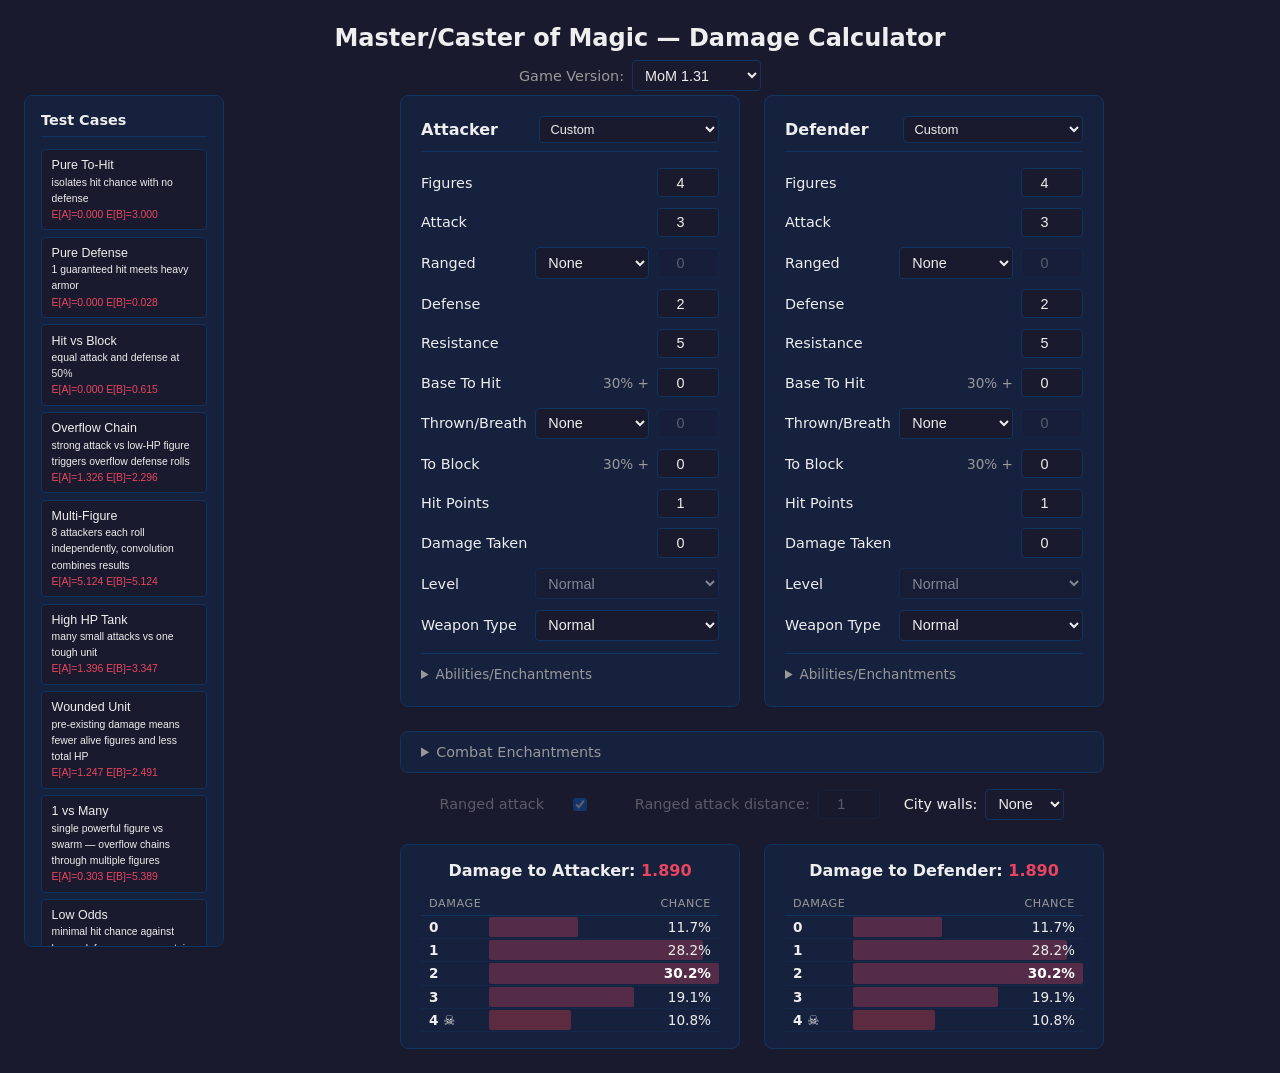
==== index.html @ 5beb3a7b "- more work on the MoM and CoM2 unit rosters - started work on compiling list of relevant changes be" ====
<!DOCTYPE html>
<html lang="en">
<head>
<meta charset="UTF-8">
<meta name="viewport" content="width=device-width, initial-scale=1.0">
<title>MoM Damage Calculator</title>
<style>
  :root {
    --bg: #1a1a2e;
    --panel: #16213e;
    --border: #0f3460;
    --accent: #e94560;
    --text: #eee;
    --muted: #999;
  }
  * { box-sizing: border-box; margin: 0; padding: 0; scrollbar-color: var(--border) transparent; }
  *::-webkit-scrollbar { width: 6px; }
  *::-webkit-scrollbar-track { background: transparent; }
  *::-webkit-scrollbar-thumb { background: var(--border); border-radius: 3px; }
  body {
    font-family: 'Segoe UI', system-ui, sans-serif;
    background: var(--bg);
    color: var(--text);
    min-height: 100vh;
    padding: 1.5rem;
  }
  h1 {
    text-align: center;
    margin-bottom: 0.25rem;
    font-size: 1.5rem;
  }
  .version-bar {
    display: flex;
    align-items: center;
    justify-content: center;
    gap: 0.5rem;
    margin: 0.5rem 0 0.25rem;
  }
  .version-bar label {
    font-size: 0.9rem;
    color: var(--muted);
  }
  .version-bar select {
    padding: 0.35rem 0.5rem;
    border: 1px solid var(--border);
    border-radius: 4px;
    background: var(--bg);
    color: var(--text);
    font-size: 0.9rem;
  }
  .subtitle {
    text-align: center;
    color: var(--muted);
    font-size: 0.85rem;
    margin-bottom: 1.5rem;
  }

  /* --- Input Panels --- */
  .panels {
    display: flex;
    gap: 1.5rem;
    justify-content: center;
    flex-wrap: wrap;
    margin-bottom: 1.5rem;
  }
  .panel {
    background: var(--panel);
    border: 1px solid var(--border);
    border-radius: 8px;
    padding: 1.25rem;
    min-width: 300px;
    flex: 0 1 340px;
  }
  .panel h2 {
    font-size: 1rem;
    margin-bottom: 1rem;
    padding-bottom: 0.5rem;
    border-bottom: 1px solid var(--border);
    display: flex;
    align-items: center;
    justify-content: space-between;
    gap: 0.5rem;
  }
  .unit-select {
    font-size: 0.8rem;
    padding: 0.25rem 0.4rem;
    border: 1px solid var(--border);
    border-radius: 4px;
    background: var(--bg);
    color: var(--text);
    max-width: 180px;
  }
  .panel-fields.locked input,
  .panel-fields.locked select {
    opacity: 0.5;
    pointer-events: none;
  }
  .panel-fields.locked input[id$="Dmg"],
  .panel-fields.locked select[id$="Weapon"],
  .panel-fields.locked select[id$="Level"] {
    opacity: 1;
    pointer-events: auto;
  }
  .panel-fields.locked select[id$="Weapon"].weapon-locked {
    opacity: 0.5;
    pointer-events: none;
  }
  .panel-fields select[id$="Level"]:disabled {
    opacity: 0.5;
  }
  .panel-fields {
    display: grid;
    grid-template-columns: auto 1fr 62px;
    align-items: center;
    row-gap: 0.65rem;
    column-gap: 0.5rem;
  }
  .panel-fields label {
    font-size: 0.9rem;
    white-space: nowrap;
    grid-column: 1;
  }
  .panel-fields input, .panel-fields select {
    padding: 0.35rem 0.5rem;
    border: 1px solid var(--border);
    border-radius: 4px;
    background: var(--bg);
    color: var(--text);
    font-size: 0.9rem;
    text-align: center;
  }
  /* standalone input: skip col 2, land in col 3 */
  .panel-fields > input[type="number"] {
    grid-column: 3;
  }
  /* standalone select: span cols 2-3 */
  .panel-fields > select {
    grid-column: 2 / 4;
    text-align: left;
  }
  /* dropdown + input combos */
  .panel-fields > select.mid {
    grid-column: 2;
    text-align: left;
  }
  /* "30 +" prefix text in col 2, right-aligned */
  .prefix {
    grid-column: 2;
    text-align: right;
    color: var(--muted);
    font-size: 0.85rem;
    white-space: nowrap;
  }
  /* "%" suffix overlaps after col 3 */
  .suffix {
    color: var(--muted);
    font-size: 0.8rem;
    margin-left: -0.3rem;
  }
  /* --- Presets Sidebar --- */
  .page-layout {
    display: flex;
    gap: 1.5rem;
    justify-content: center;
    align-items: flex-start;
  }
  .presets {
    background: var(--panel);
    border: 1px solid var(--border);
    border-radius: 8px;
    padding: 1rem;
    min-width: 180px;
    max-width: 200px;
    flex-shrink: 0;
    position: sticky;
    top: 1.5rem;
    max-height: calc(100vh - 3rem);
    overflow-y: auto;
  }
  .presets h2 {
    font-size: 0.9rem;
    margin-bottom: 0.75rem;
    padding-bottom: 0.5rem;
    border-bottom: 1px solid var(--border);
  }
  .presets button {
    display: block;
    width: 100%;
    padding: 0.45rem 0.6rem;
    margin-bottom: 0.4rem;
    border: 1px solid var(--border);
    border-radius: 4px;
    background: var(--bg);
    color: var(--text);
    font-size: 0.78rem;
    text-align: left;
    cursor: pointer;
    line-height: 1.3;
  }
  .presets button:hover {
    background: var(--border);
  }
  .main-content {
    flex: 1;
    min-width: 0;
  }
  /* --- Common Fields --- */
  .common-fields {
    display: flex;
    align-items: center;
    justify-content: center;
    gap: 0.5rem;
    margin-bottom: 1.5rem;
    flex-wrap: wrap;
  }
  .common-fields label {
    font-size: 0.9rem;
    white-space: nowrap;
    margin-left: 1rem;
  }
  .common-fields label:first-child {
    margin-left: 0;
  }
  .common-fields input, .common-fields select {
    padding: 0.35rem 0.5rem;
    border: 1px solid var(--border);
    border-radius: 4px;
    background: var(--bg);
    color: var(--text);
    font-size: 0.9rem;
    text-align: center;
  }
  .common-fields input { width: 62px; }
  .common-fields select { text-align: left; }
  /* --- Combat Enchantments Box --- */
  .combat-enchantments {
    background: var(--panel);
    border: 1px solid var(--border);
    border-radius: 8px;
    padding: 0.75rem 1.25rem;
    margin: 0 auto 1rem;
    max-width: calc(340px + 340px + 1.5rem);
  }
  .combat-enchantments summary {
    cursor: pointer;
    font-size: 0.9rem;
    color: var(--muted);
    user-select: none;
  }
  .combat-enchantments summary:hover {
    color: var(--text);
  }
  .enchantments-content {
    padding-top: 0.5rem;
  }
  .enchantments-content .abil-grid {
    margin-bottom: 0.4rem;
  }
  .enchant-row {
    display: flex;
    align-items: center;
    gap: 0.5rem;
    font-size: 0.9rem;
    margin-top: 0.3rem;
  }
  .enchant-row select {
    padding: 0.35rem 0.5rem;
    border: 1px solid var(--border);
    border-radius: 4px;
    background: var(--bg);
    color: var(--text);
    font-size: 0.9rem;
    text-align: left;
  }
  .check-label {
    display: flex;
    align-items: center;
    gap: 0.3rem;
    cursor: pointer;
    font-size: 0.9rem;
  }
  .check-label input[type="checkbox"] { margin: 0; cursor: pointer; }
  .disabled-field { opacity: 0.3; pointer-events: none; }
  /* --- Results --- */
  .results {
    display: flex;
    gap: 1.5rem;
    justify-content: center;
    flex-wrap: wrap;
  }
  .dist-panel {
    background: var(--panel);
    border: 1px solid var(--border);
    border-radius: 8px;
    padding: 1rem 1.25rem;
    flex: 0 1 340px;
    min-width: 300px;
  }
  .dist-header {
    font-size: 1rem;
    font-weight: bold;
    margin-bottom: 0.75rem;
    text-align: center;
  }
  .dist-header .avg {
    color: var(--accent);
  }
  .dist-table {
    width: 100%;
    border-collapse: collapse;
    font-size: 0.85rem;
  }
  .dist-table th {
    color: var(--muted);
    font-weight: normal;
    text-transform: uppercase;
    font-size: 0.7rem;
    letter-spacing: 0.05em;
    padding: 0.3rem 0.5rem;
    border-bottom: 1px solid var(--border);
  }
  .dist-table th:first-child { text-align: left; }
  .dist-table th:last-child { text-align: right; }
  .dist-table td {
    padding: 0.2rem 0.5rem;
    border: none;
  }
  .dist-table tr { border-bottom: 1px solid rgba(15, 52, 96, 0.4); }
  .dist-table .dmg-cell {
    text-align: left;
    font-weight: bold;
    width: 50px;
  }
  .dist-table .chance-cell {
    position: relative;
    text-align: right;
    padding-right: 0.5rem;
  }
  .chance-bar {
    position: absolute;
    left: 0;
    top: 1px;
    bottom: 1px;
    border-radius: 2px;
    opacity: 0.3;
  }
  .chance-text {
    position: relative;
    z-index: 1;
  }
  .dist-table .peak .chance-text {
    font-weight: bold;
    color: #fff;
  }
  .dist-scroll {
    max-height: 460px;
    overflow-y: auto;
  }
  /* --- Abilities Expandable Section --- */
  .abilities-section {
    margin-top: 0.75rem;
    border-top: 1px solid var(--border);
    padding-top: 0.5rem;
  }
  .abilities-section summary {
    cursor: pointer;
    font-size: 0.85rem;
    color: var(--muted);
    user-select: none;
    padding: 0.25rem 0;
  }
  .abilities-section summary:hover {
    color: var(--text);
  }
  .abilities-content {
    padding-top: 0.5rem;
  }
  .abilities-content.locked input[type="checkbox"],
  .abilities-content.locked input[type="number"] {
    opacity: 0.5;
    pointer-events: none;
  }
  .abilities-content.locked label {
    opacity: 0.5;
    pointer-events: none;
  }
  .abil-group-header {
    font-size: 0.7rem;
    text-transform: uppercase;
    letter-spacing: 0.05em;
    color: var(--muted);
    margin: 0.5rem 0 0.25rem;
    padding-bottom: 0.15rem;
    border-bottom: 1px solid rgba(15, 52, 96, 0.4);
  }
  .abil-group-header:first-child {
    margin-top: 0;
  }
  .abil-grid {
    display: grid;
    grid-template-columns: 1fr 1fr;
    gap: 0.2rem 0.5rem;
  }
  .abil-check {
    display: flex;
    align-items: center;
    gap: 0.3rem;
    font-size: 0.8rem;
    cursor: pointer;
    white-space: nowrap;
  }
  .abil-check input[type="checkbox"] {
    margin: 0;
    cursor: pointer;
  }
  .abil-num-row {
    display: flex;
    align-items: center;
    gap: 0.4rem;
    font-size: 0.8rem;
    margin: 0.15rem 0;
  }
  .abil-num-row label {
    flex: 1;
    white-space: nowrap;
  }
  .abil-num-row input[type="number"] {
    width: 50px;
    padding: 0.2rem 0.3rem;
    border: 1px solid var(--border);
    border-radius: 4px;
    background: var(--bg);
    color: var(--text);
    font-size: 0.8rem;
    text-align: center;
  }
</style>
</head>
<body>

<h1>Master/Caster of Magic &mdash; Damage Calculator</h1>
<div class="version-bar">
  <label for="gameVersion">Game Version:</label>
  <select id="gameVersion">
    <option value="mom_1.03.01" selected>MoM 1.31</option>
    <option value="mom_cp_1.60.00">MoM CP 1.60</option>
    <option value="com_6.08">CoM 6.08</option>
    <option value="com2_1.05.11">CoM2 1.05.11</option>
  </select>
</div>

<div class="page-layout">

<div class="presets">
  <h2>Test Cases</h2>
  <div id="presetButtons"></div>
</div>

<div class="main-content">
<div class="panels">
  <div class="panel">
    <h2><span>Attacker</span><select id="aUnit" class="unit-select"><option value="custom">Custom</option></select></h2>
    <div class="panel-fields">
      <label>Figures</label>
      <input type="number" id="aFigs" min="1" max="9" value="4">

      <label>Attack</label>
      <input type="number" id="aAtk" min="0" max="50" value="3">

      <label>Ranged</label>
      <select class="mid" id="aRangedType">
        <option value="none" selected>None</option>
        <option value="missile">Missile</option>
        <option value="rock">Rock</option>
        <option value="magic_c">Magic (C)</option>
        <option value="magic_n">Magic (N)</option>
        <option value="magic_s">Magic (S)</option>
      </select>
      <input type="number" id="aRanged" min="0" max="50" value="0">

      <label>Defense</label>
      <input type="number" id="aDef" min="0" max="50" value="2">

      <label>Resistance</label>
      <input type="number" id="aRes" min="0" max="50" value="5">

      <label>Base To Hit</label>
      <span class="prefix">30% +</span>
      <input type="number" id="aToHitMod" min="-20" max="70" value="0">

      <label>Thrown/Breath</label>
      <select class="mid" id="aThrownType">
        <option value="none" selected>None</option>
        <option value="thrown">Thrown</option>
        <option value="fire">Fire</option>
        <option value="lightning">Lightning</option>
      </select>
      <input type="number" id="aThrown" min="0" max="50" value="0">

      <label>To Block</label>
      <span class="prefix">30% +</span>
      <input type="number" id="aToBlkMod" min="-20" max="70" value="0">

      <label>Hit Points</label>
      <input type="number" id="aHP" min="1" max="99" value="1">

      <label>Damage Taken</label>
      <input type="number" id="aDmg" min="0" max="999" value="0">

      <label>Level</label>
      <select id="aLevel" disabled>
        <option value="normal" selected>Normal</option>
        <option value="regular">Regular</option>
        <option value="veteran">Veteran</option>
        <option value="elite">Elite</option>
        <option value="ultra_elite">Ultra Elite</option>
        <option value="champion">Champion</option>
      </select>

      <label>Weapon Type</label>
      <select id="aWeapon">
        <option value="normal" selected>Normal</option>
        <option value="magic">Magic</option>
        <option value="mithril">Mithril</option>
        <option value="adamantium">Adamantium</option>
      </select>
    </div>
    <details class="abilities-section">
      <summary>Abilities/Enchantments</summary>
      <div class="abilities-content" id="aAbilities"></div>
    </details>
  </div>

  <div class="panel">
    <h2><span>Defender</span><select id="bUnit" class="unit-select"><option value="custom">Custom</option></select></h2>
    <div class="panel-fields">
      <label>Figures</label>
      <input type="number" id="bFigs" min="1" max="9" value="4">

      <label>Attack</label>
      <input type="number" id="bAtk" min="0" max="50" value="3">

      <label>Ranged</label>
      <select class="mid" id="bRangedType">
        <option value="none" selected>None</option>
        <option value="missile">Missile</option>
        <option value="rock">Rock</option>
        <option value="magic_c">Magic (C)</option>
        <option value="magic_n">Magic (N)</option>
        <option value="magic_s">Magic (S)</option>
      </select>
      <input type="number" id="bRanged" min="0" max="50" value="0">

      <label>Defense</label>
      <input type="number" id="bDef" min="0" max="50" value="2">

      <label>Resistance</label>
      <input type="number" id="bRes" min="0" max="50" value="5">

      <label>Base To Hit</label>
      <span class="prefix">30% +</span>
      <input type="number" id="bToHitMod" min="-20" max="70" value="0">

      <label>Thrown/Breath</label>
      <select class="mid" id="bThrownType">
        <option value="none" selected>None</option>
        <option value="thrown">Thrown</option>
        <option value="fire">Fire</option>
        <option value="lightning">Lightning</option>
      </select>
      <input type="number" id="bThrown" min="0" max="50" value="0">

      <label>To Block</label>
      <span class="prefix">30% +</span>
      <input type="number" id="bToBlkMod" min="-20" max="70" value="0">

      <label>Hit Points</label>
      <input type="number" id="bHP" min="1" max="99" value="1">

      <label>Damage Taken</label>
      <input type="number" id="bDmg" min="0" max="999" value="0">

      <label>Level</label>
      <select id="bLevel" disabled>
        <option value="normal" selected>Normal</option>
        <option value="regular">Regular</option>
        <option value="veteran">Veteran</option>
        <option value="elite">Elite</option>
        <option value="ultra_elite">Ultra Elite</option>
        <option value="champion">Champion</option>
      </select>

      <label>Weapon Type</label>
      <select id="bWeapon">
        <option value="normal" selected>Normal</option>
        <option value="magic">Magic</option>
        <option value="mithril">Mithril</option>
        <option value="adamantium">Adamantium</option>
      </select>
    </div>
    <details class="abilities-section">
      <summary>Abilities/Enchantments</summary>
      <div class="abilities-content" id="bAbilities"></div>
    </details>
  </div>
</div>

<details class="combat-enchantments">
  <summary>Combat Enchantments</summary>
  <div class="enchantments-content">
    <div class="abil-grid">
      <label class="abil-check"><input type="checkbox" id="enchPrayer"> Prayer</label>
      <label class="abil-check"><input type="checkbox" id="enchHighPrayer"> High Prayer</label>
      <label class="abil-check"><input type="checkbox" id="enchDarkness"> Darkness</label>
      <label class="abil-check"><input type="checkbox" id="enchHeavenlyLight"> Heavenly Light</label>
    </div>
    <div class="enchant-row">
      <label>Node aura:</label>
      <select id="nodeAura">
        <option value="none" selected>None</option>
        <option value="chaos">Chaos</option>
        <option value="nature">Nature</option>
        <option value="sorcery">Sorcery</option>
      </select>
    </div>
  </div>
</details>

<div class="common-fields">
  <label id="rangedCheckLabel" class="check-label">
    Ranged attack <input type="checkbox" id="rangedCheck" checked>
  </label>
  <label id="rangedDistLabel">Ranged attack distance:</label>
  <input type="number" id="rangedDist" min="1" max="99" value="1">
  <label>City walls:</label>
  <select id="cityWalls">
    <option value="none" selected>None</option>
    <option value="1">+1 def</option>
    <option value="3">+3 def</option>
  </select>
</div>

<div class="results" id="results">
  <div class="dist-panel" id="distA"></div>
  <div class="dist-panel" id="distB"></div>
</div>

</div><!-- /main-content -->
</div><!-- /page-layout -->

<script>
// --- Unit Database ---

const RACE_NAMES = {
  0: 'Barbarian', 1: 'Beastmen', 2: 'Dark Elf', 3: 'Draconian', 4: 'Dwarf',
  5: 'Gnoll', 6: 'Halfling', 7: 'High Elf', 8: 'High Men', 9: 'Klackon',
  10: 'Lizardman', 11: 'Nomad', 12: 'Orc', 13: 'Troll', 14: 'Special',
  15: 'Arcane', 16: 'Nature', 17: 'Sorcery', 18: 'Chaos', 19: 'Life', 20: 'Death',
};

// RangedType ID -> calculator ranged type
const RANGED_TYPE_MAP = {
  10: 'rock',    // boulder
  11: 'rock',    // cannon
  20: 'missile',
  21: 'missile', // sling
  30: 'magic_c', // chaos — lightning bolt (Warlock hero, Chaos Warrior hero, Storm Giant)
  31: 'magic_c', // chaos — fire bolt (Magicians, Warlocks, Golden One hero, Witch hero, etc., Efreet)
  32: 'magic_s', // sorcery — ice bolt (Wind Mage hero, Djinn); also illusion ball (Sage hero, Illusionist hero)
  33: 'magic_c', // chaos — death bolt (Necromancer hero, Shadow Demons, Demon Lord, Ghouls)
  34: 'magic_s', // sorcery (Water Elemental)
  35: 'magic_n', // nature — priest sparkles (Healer hero, Priestess hero, Priests, Shamans)
  36: 'magic_c', // chaos — drow sparkles (Dark Elf units, Nightmares)
  37: 'magic_n', // nature — sprite shimmer (Sprites)
  38: 'magic_n', // nature — green bolt (Druid hero, Elven Archer hero)
};

// --- Ability Definitions ---
// Each ability: { key, label, type: 'bool'|'num', match, group }
// 'match' is used to find the ability in the unit's abilities array.
// For bool: matches exact name or name=value. For num: matches name=value and extracts value.
const ABILITY_DEFS = [
  // Abilities (innate unit abilities)
  { key: 'armorPiercing', label: 'Armor Piercing', type: 'bool', match: 'ArmorPiercing', group: 'Abilities' },
  { key: 'firstStrike', label: 'First Strike', type: 'bool', match: 'FirstStrike', group: 'Abilities' },
  { key: 'negateFirstStrike', label: 'Negate First Strike', type: 'bool', match: 'NegateFirstStrike', group: 'Abilities' },
  { key: 'largeShield', label: 'Large Shield', type: 'bool', match: 'LargeShield', group: 'Abilities' },
  { key: 'lucky', label: 'Lucky', type: 'bool', match: 'Lucky', group: 'Abilities' },
  { key: 'noncorporeal', label: 'Noncorporeal', type: 'bool', match: 'Noncorporeal', group: 'Abilities' },
  { key: 'illusion', label: 'Illusion', type: 'bool', match: 'Illusion', group: 'Abilities' },
  { key: 'invisibility', label: 'Invisible', type: 'bool', match: 'Invisibility', group: 'Abilities' },
  { key: 'longRange', label: 'Long Range', type: 'bool', match: 'LongRange', group: 'Abilities' },
  { key: 'fear', label: 'Cause Fear', type: 'bool', match: 'Fear', group: 'Abilities' },
  { key: 'doom', label: 'Doom Damage', type: 'bool', match: 'Doom', group: 'Abilities' },
  { key: 'immolation', label: 'Immolation', type: 'bool', match: 'Immolation', group: 'Abilities' },
  { key: 'missileImmunity', label: 'Missile Immunity', type: 'bool', match: 'MissileImmunity', group: 'Abilities' },
  { key: 'magicImmunity', label: 'Magic Immunity', type: 'bool', match: 'MagicImmunity', group: 'Abilities' },
  { key: 'weaponImmunity', label: 'Weapon Immunity', type: 'bool', match: 'WeaponImmunity', group: 'Abilities' },
  { key: 'fireImmunity', label: 'Fire Immunity', type: 'bool', match: 'FireImmunity', group: 'Abilities' },
  { key: 'coldImmunity', label: 'Cold Immunity', type: 'bool', match: 'ColdImmunity', group: 'Abilities' },
  { key: 'deathImmunity', label: 'Death Immunity', type: 'bool', match: 'DeathImmunity', group: 'Abilities' },
  { key: 'poisonImmunity', label: 'Poison Immunity', type: 'bool', match: 'PoisonImmunity', group: 'Abilities' },
  { key: 'stoningImmunity', label: 'Stoning Immunity', type: 'bool', match: 'StoningImmunity', group: 'Abilities' },
  { key: 'illusionImmunity', label: 'Illusion Immunity', type: 'bool', match: 'IllusionImmunity', group: 'Abilities' },
  { key: 'counterImmunity', label: 'Counter Immunity', type: 'bool', match: 'CounterImmunity', group: 'Abilities' },
  { key: 'lightningResist', label: 'Lightning Resist', type: 'bool', match: 'LightningResist', group: 'Abilities' },
  // Abilities/Enchantments (innate or granted by spells)
  { key: 'bless', label: 'Bless', type: 'bool', match: 'Bless', group: 'Abilities/Enchantments' },
  { key: 'holyWeapon', label: 'Holy Weapon/Holy Arms', type: 'bool', match: 'HolyWeapon', group: 'Abilities/Enchantments' },
  { key: 'holyArmor', label: 'Holy Armor', type: 'bool', match: 'HolyArmor', group: 'Abilities/Enchantments' },
  { key: 'trueSight', label: 'True Sight', type: 'bool', match: 'TrueSight', group: 'Abilities/Enchantments' },
  { key: 'invulnerability', label: 'Invulnerability', type: 'bool', match: 'Invulnerability', group: 'Abilities/Enchantments' },
  { key: 'righteousness', label: 'Righteousness', type: 'bool', match: 'Righteousness', group: 'Abilities/Enchantments' },
  // Enchantments (spell-granted only)
  { key: 'charmOfLife', label: 'Charm of Life', type: 'bool', match: 'CharmOfLife', group: 'Enchantments' },
  { key: 'wraithForm', label: 'Wraith Form', type: 'bool', match: 'WraithForm', group: 'Enchantments' },
  { key: 'eldritchWeapon', label: 'Eldritch Weapon', type: 'bool', match: 'EldritchWeapon', group: 'Enchantments' },
  // Numeric abilities (no group header needed)
  { key: 'poison', label: 'Poison Touch', type: 'num', match: 'Poison' },
  { key: 'lifeSteal', label: 'Life Steal', type: 'num', match: 'LifeSteal' },
  { key: 'stoningTouch', label: 'Stoning Touch', type: 'num', match: 'StoningTouch' },
  { key: 'deathGaze', label: 'Death Gaze', type: 'num', match: 'DeathGaze' },
  { key: 'stoningGaze', label: 'Stoning Gaze', type: 'num', match: 'StoningGaze' },
  { key: 'doomGaze', label: 'Doom Gaze', type: 'num', match: 'DoomGaze' },
  { key: 'gazeRanged', label: 'Hidden Gaze Attack', type: 'num', match: 'GazeRanged' },
  { key: 'resistanceToAll', label: 'Resistance to All', type: 'num', match: 'ResistanceToAll' },
  { key: 'holyBonus', label: 'Holy Bonus', type: 'num', match: 'HolyBonus' },
];

function buildAbilitiesUI(prefix) {
  const container = document.getElementById(prefix + 'Abilities');
  let gridDiv = null;
  let currentGroup = '';
  for (const abil of ABILITY_DEFS) {
    if (abil.group && abil.group !== currentGroup) {
      currentGroup = abil.group;
      gridDiv = null;
      const header = document.createElement('div');
      header.className = 'abil-group-header';
      header.textContent = currentGroup;
      container.appendChild(header);
    }
    const id = prefix + 'Abil_' + abil.key;
    if (abil.type === 'bool') {
      if (!gridDiv) {
        gridDiv = document.createElement('div');
        gridDiv.className = 'abil-grid';
        container.appendChild(gridDiv);
      }
      const lbl = document.createElement('label');
      lbl.className = 'abil-check';
      lbl.innerHTML = `<input type="checkbox" id="${id}"> ${abil.label}`;
      gridDiv.appendChild(lbl);
    } else {
      gridDiv = null;
      const row = document.createElement('div');
      row.className = 'abil-num-row';
      row.innerHTML = `<label for="${id}">${abil.label}</label><input type="number" id="${id}" value="0" min="-50" max="50">`;
      container.appendChild(row);
    }
  }
}

function parseAbilitiesFromUnit(unit) {
  const result = {};
  const abilities = unit.abilities || [];
  for (const abil of ABILITY_DEFS) {
    if (abil.type === 'bool') {
      // Match exact name or name=value
      result[abil.key] = abilities.some(a => a === abil.match || a.startsWith(abil.match + '='));
    } else {
      // Find name=value and extract the number
      const found = abilities.find(a => a.startsWith(abil.match + '='));
      if (found) {
        result[abil.key] = parseInt(found.split('=')[1]) || 0;
      } else if (abilities.includes(abil.match)) {
        // Value-less version (e.g., "Immolation" in CoM2)
        result[abil.key] = 1;
      } else {
        result[abil.key] = 0;
      }
    }
  }
  return result;
}

function applyAbilities(prefix, abilValues) {
  for (const abil of ABILITY_DEFS) {
    const el = document.getElementById(prefix + 'Abil_' + abil.key);
    if (!el) continue;
    if (abil.type === 'bool') {
      el.checked = !!abilValues[abil.key];
    } else {
      el.value = abilValues[abil.key] || 0;
    }
  }
}

function clearAbilities(prefix) {
  for (const abil of ABILITY_DEFS) {
    const el = document.getElementById(prefix + 'Abil_' + abil.key);
    if (!el) continue;
    if (abil.type === 'bool') {
      el.checked = false;
    } else {
      el.value = 0;
    }
  }
}

// Build UI on load
buildAbilitiesUI('a');
buildAbilitiesUI('b');

// Parsed unit databases per version. Loaded on demand.
const unitDatabases = {};

function parseUnitsINI(text) {
  const units = [];
  let current = null;
  for (const rawLine of text.split('\n')) {
    const line = rawLine.trim();
    if (!line) continue;
    const secMatch = line.match(/^\[(\d+)\]$/);
    if (secMatch) {
      if (current) units.push(current);
      current = { index: parseInt(secMatch[1]) };
      continue;
    }
    if (!current) continue;
    const eqIdx = line.indexOf('=');
    if (eqIdx < 0) continue;
    const key = line.substring(0, eqIdx).trim();
    const val = line.substring(eqIdx + 1).trim();
    current[key] = val;
  }
  if (current) units.push(current);
  return units;
}

function iniUnitToCalcStats(u) {
  const atk = parseInt(u.Attack) || 0;
  const def = parseInt(u.Defense) || 0;
  const res = parseInt(u.Resistance) || 0;
  const hp = parseInt(u.HP) || 1;
  const figs = parseInt(u.Figures) || 1;
  const hit = parseInt(u.Hit) || 30;
  const toHitMod = hit - 30;

  // Ranged
  let rangedType = 'none';
  let ranged = 0;
  if (u.Ranged && parseInt(u.Ranged) > 0) {
    ranged = parseInt(u.Ranged);
    const rt = parseInt(u.RangedType) || 20;
    rangedType = RANGED_TYPE_MAP[rt] || 'missile';
  }

  // Thrown / Breath
  let thrownType = 'none';
  let thrown = 0;
  if (u.Thrown && parseInt(u.Thrown) > 0) {
    thrownType = 'thrown';
    thrown = parseInt(u.Thrown);
  } else if (u.FireBreath && parseInt(u.FireBreath) > 0) {
    thrownType = 'fire';
    thrown = parseInt(u.FireBreath);
  } else if (u.LightningBreath && parseInt(u.LightningBreath) > 0) {
    thrownType = 'lightning';
    thrown = parseInt(u.LightningBreath);
  }

  return {
    figs, atk, def, res, hp, toHitMod, toBlkMod: 0, dmg: 0,
    rangedType, ranged, thrownType, thrown, weapon: 'normal',
  };
}

function getUnitDisplayName(u) {
  const name = u.Name || 'Unknown';
  const race = parseInt(u.Race);
  if (u.DisplayRace === 'Yes' && RACE_NAMES[race] && RACE_NAMES[race] !== 'Special') {
    return RACE_NAMES[race] + ' ' + name;
  }
  return name;
}

function getUnitCategory(u) {
  const idx = u.index;
  if (u.HeroType) return 'Heroes';
  if (idx >= 35 && idx <= 38) return 'General';
  const race = parseInt(u.Race);
  if (race >= 15) {  // fantastic creatures
    const realm = { 15: 'Arcane', 16: 'Nature', 17: 'Sorcery', 18: 'Chaos', 19: 'Life', 20: 'Death' };
    return (realm[race] || 'Fantastic') + ' Creatures';
  }
  if (RACE_NAMES[race]) return RACE_NAMES[race];
  return 'Other';
}


const MOM_UNITS_DATA = {"1": {"defense": 6, "resist": 5, "guaranteed_agility": 0, "guaranteed_constitution": 0, "guaranteed_prayer": 0, "guaranteed_charm": 0, "guaranteed_caster": 1, "guaranteed_arms_master": 0, "guaranteed_legendary": 0, "guaranteed_noble": 0, "guaranteed_sage": 0, "pick_count": 2, "pick_type": 0, "hp": 5, "melee": 5, "ranged": 5, "ranged_type": "magic_c", "id": 1, "name": "Golden One (Aureus)", "race": "Hero", "category": "Heroes", "sort_order": 1}, "2": {"defense": 4, "resist": 5, "guaranteed_agility": 0, "guaranteed_constitution": 0, "guaranteed_prayer": 0, "guaranteed_charm": 0, "guaranteed_caster": 0, "guaranteed_arms_master": 0, "guaranteed_legendary": 0, "guaranteed_noble": 0, "guaranteed_sage": 0, "pick_count": 1, "pick_type": 1, "hp": 7, "melee": 5, "breath": 2, "breath_type": "thrown", "id": 2, "name": "Orc Warrior (Bahgtru)", "race": "Hero", "category": "Heroes", "sort_order": 2}, "3": {"defense": 4, "resist": 9, "guaranteed_agility": 0, "guaranteed_constitution": 1, "guaranteed_prayer": 0, "guaranteed_charm": 0, "guaranteed_caster": 0, "guaranteed_arms_master": 0, "guaranteed_legendary": 0, "guaranteed_noble": 0, "guaranteed_sage": 0, "pick_count": 0, "pick_type": 1, "hp": 9, "melee": 4, "id": 3, "name": "Dwarf (Brax)", "race": "Hero", "category": "Heroes", "sort_order": 3}, "4": {"defense": 4, "resist": 5, "guaranteed_agility": 0, "guaranteed_constitution": 0, "guaranteed_prayer": 0, "guaranteed_charm": 0, "guaranteed_caster": 0, "guaranteed_arms_master": 0, "guaranteed_legendary": 0, "guaranteed_noble": 0, "guaranteed_sage": 0, "pick_count": 0, "pick_type": 1, "hp": 5, "melee": 3, "ranged": 3, "ranged_type": "missile", "id": 4, "name": "Dervish (B'Shan)", "race": "Hero", "category": "Heroes", "sort_order": 4}, "5": {"defense": 5, "resist": 5, "guaranteed_agility": 0, "guaranteed_constitution": 0, "guaranteed_prayer": 0, "guaranteed_charm": 0, "guaranteed_caster": 0, "guaranteed_arms_master": 0, "guaranteed_legendary": 0, "guaranteed_noble": 0, "guaranteed_sage": 0, "pick_count": 2, "pick_type": 1, "hp": 7, "melee": 6, "breath": 4, "breath_type": "fire", "guaranteed_might": 1, "id": 5, "name": "Draconian (Fang)", "race": "Hero", "category": "Heroes", "sort_order": 5, "abilities": ["flying"]}, "6": {"defense": 5, "resist": 5, "guaranteed_agility": 0, "guaranteed_constitution": 0, "guaranteed_prayer": 0, "guaranteed_charm": 0, "guaranteed_caster": 1, "guaranteed_arms_master": 0, "guaranteed_legendary": 0, "guaranteed_noble": 0, "guaranteed_sage": 0, "pick_count": 0, "pick_type": 1, "hp": 4, "melee": 0, "ranged": 7, "ranged_type": "magic_n", "id": 6, "name": "Druid (Greyfairer)", "race": "Hero", "category": "Heroes", "sort_order": 6}, "7": {"defense": 3, "resist": 5, "guaranteed_agility": 0, "guaranteed_constitution": 0, "guaranteed_prayer": 0, "guaranteed_charm": 0, "guaranteed_caster": 0, "guaranteed_arms_master": 0, "guaranteed_legendary": 0, "guaranteed_noble": 0, "guaranteed_sage": 0, "pick_count": 0, "pick_type": 1, "hp": 8, "melee": 4, "breath": 2, "breath_type": "thrown", "guaranteed_might": 1, "id": 7, "name": "Barbarian (Gunther)", "race": "Hero", "category": "Heroes", "sort_order": 7}, "8": {"defense": 5, "resist": 5, "guaranteed_agility": 0, "guaranteed_constitution": 0, "guaranteed_prayer": 0, "guaranteed_charm": 0, "guaranteed_caster": 1, "guaranteed_arms_master": 0, "guaranteed_legendary": 0, "guaranteed_noble": 0, "guaranteed_sage": 0, "pick_count": 1, "pick_type": 2, "hp": 4, "melee": 0, "ranged": 5, "ranged_type": "magic_n", "id": 8, "name": "Wind Mage (Jaer)", "race": "Hero", "category": "Heroes", "sort_order": 8, "abilities": ["missile_immunity"]}, "9": {"defense": 5, "resist": 9, "guaranteed_agility": 0, "guaranteed_constitution": 0, "guaranteed_prayer": 0, "guaranteed_charm": 0, "guaranteed_caster": 1, "guaranteed_arms_master": 0, "guaranteed_legendary": 0, "guaranteed_noble": 0, "guaranteed_sage": 0, "pick_count": 1, "pick_type": 2, "hp": 4, "melee": 0, "ranged": 7, "ranged_type": "magic_c", "guaranteed_arcane": 1, "id": 9, "name": "Magician (Malleus)", "race": "Hero", "category": "Heroes", "sort_order": 9, "abilities": ["missile_immunity"]}, "10": {"defense": 5, "resist": 5, "guaranteed_agility": 0, "guaranteed_constitution": 0, "guaranteed_prayer": 0, "guaranteed_charm": 0, "guaranteed_caster": 1, "guaranteed_arms_master": 0, "guaranteed_legendary": 0, "guaranteed_noble": 0, "guaranteed_sage": 0, "pick_count": 0, "pick_type": 1, "hp": 7, "melee": 5, "ranged": 4, "ranged_type": "missile", "guaranteed_might": 1, "id": 10, "name": "Ranger (Marcus)", "race": "Hero", "category": "Heroes", "sort_order": 10}, "11": {"defense": 5, "resist": 5, "guaranteed_agility": 0, "guaranteed_constitution": 0, "guaranteed_prayer": 0, "guaranteed_charm": 1, "guaranteed_caster": 1, "guaranteed_arms_master": 0, "guaranteed_legendary": 0, "guaranteed_noble": 0, "guaranteed_sage": 0, "pick_count": 2, "pick_type": 2, "hp": 4, "melee": 0, "ranged": 7, "ranged_type": "magic_c", "id": 11, "name": "Witch (Morgana)", "race": "Hero", "category": "Heroes", "sort_order": 11, "abilities": ["missile_immunity"]}, "12": {"defense": 4, "resist": 5, "guaranteed_agility": 0, "guaranteed_constitution": 0, "guaranteed_prayer": 0, "guaranteed_charm": 0, "guaranteed_caster": 1, "guaranteed_arms_master": 0, "guaranteed_legendary": 0, "guaranteed_noble": 0, "guaranteed_sage": 0, "pick_count": 0, "pick_type": 1, "hp": 6, "melee": 4, "id": 12, "name": "Beastmaster (Rakir)", "race": "Hero", "category": "Heroes", "sort_order": 12}, "13": {"defense": 4, "resist": 5, "guaranteed_agility": 0, "guaranteed_constitution": 0, "guaranteed_prayer": 0, "guaranteed_charm": 0, "guaranteed_caster": 1, "guaranteed_arms_master": 0, "guaranteed_legendary": 0, "guaranteed_noble": 0, "guaranteed_sage": 0, "pick_count": 1, "pick_type": 0, "hp": 6, "melee": 3, "ranged": 3, "ranged_type": "magic_c", "id": 13, "name": "Warrior Mage (Reywind)", "race": "Hero", "category": "Heroes", "sort_order": 13}, "14": {"defense": 5, "resist": 6, "guaranteed_agility": 0, "guaranteed_constitution": 0, "guaranteed_prayer": 0, "guaranteed_charm": 0, "guaranteed_caster": 1, "guaranteed_arms_master": 0, "guaranteed_legendary": 0, "guaranteed_noble": 0, "guaranteed_sage": 0, "pick_count": 1, "pick_type": 2, "hp": 4, "melee": 2, "ranged": 5, "ranged_type": "magic_n", "id": 14, "name": "Healer (Serena)", "race": "Hero", "category": "Heroes", "sort_order": 14}, "15": {"defense": 4, "resist": 5, "guaranteed_agility": 0, "guaranteed_constitution": 0, "guaranteed_prayer": 0, "guaranteed_charm": 1, "guaranteed_caster": 0, "guaranteed_arms_master": 0, "guaranteed_legendary": 0, "guaranteed_noble": 0, "guaranteed_sage": 0, "pick_count": 1, "pick_type": 1, "hp": 7, "melee": 6, "breath": 3, "breath_type": "thrown", "guaranteed_might": 1, "guaranteed_blade": 1, "id": 15, "name": "Amazon (Shalla)", "race": "Hero", "category": "Heroes", "sort_order": 15}, "16": {"defense": 5, "resist": 5, "guaranteed_agility": 0, "guaranteed_constitution": 0, "guaranteed_prayer": 0, "guaranteed_charm": 0, "guaranteed_caster": 0, "guaranteed_arms_master": 0, "guaranteed_legendary": 0, "guaranteed_noble": 0, "guaranteed_sage": 0, "pick_count": 2, "pick_type": 1, "hp": 6, "melee": 5, "guaranteed_blade": 1, "id": 16, "name": "Ninja (Shin Bo)", "race": "Hero", "category": "Heroes", "sort_order": 16, "abilities": ["invisibility"]}, "17": {"defense": 3, "resist": 5, "guaranteed_agility": 0, "guaranteed_constitution": 0, "guaranteed_prayer": 0, "guaranteed_charm": 0, "guaranteed_caster": 0, "guaranteed_arms_master": 0, "guaranteed_legendary": 0, "guaranteed_noble": 0, "guaranteed_sage": 0, "pick_count": 1, "pick_type": 1, "hp": 6, "melee": 4, "ranged": 3, "ranged_type": "missile", "guaranteed_blade": 1, "id": 17, "name": "Huntress (Shuri)", "race": "Hero", "category": "Heroes", "sort_order": 17}, "18": {"defense": 5, "resist": 5, "guaranteed_agility": 0, "guaranteed_constitution": 0, "guaranteed_prayer": 0, "guaranteed_charm": 0, "guaranteed_caster": 0, "guaranteed_arms_master": 0, "guaranteed_legendary": 2, "guaranteed_noble": 0, "guaranteed_sage": 0, "pick_count": 1, "pick_type": 1, "hp": 7, "melee": 6, "guaranteed_leadership": 1, "id": 18, "name": "Rogue (Spyder)", "race": "Hero", "category": "Heroes", "sort_order": 18}, "19": {"defense": 5, "resist": 5, "guaranteed_agility": 2, "guaranteed_constitution": 0, "guaranteed_prayer": 0, "guaranteed_charm": 0, "guaranteed_caster": 0, "guaranteed_arms_master": 0, "guaranteed_legendary": 0, "guaranteed_noble": 0, "guaranteed_sage": 0, "pick_count": 0, "pick_type": 1, "hp": 5, "melee": 5, "id": 19, "name": "War Monk (Taki)", "race": "Hero", "category": "Heroes", "sort_order": 19}, "20": {"defense": 5, "resist": 5, "guaranteed_agility": 1, "guaranteed_constitution": 0, "guaranteed_prayer": 0, "guaranteed_charm": 1, "guaranteed_caster": 0, "guaranteed_arms_master": 0, "guaranteed_legendary": 0, "guaranteed_noble": 0, "guaranteed_sage": 0, "pick_count": 0, "pick_type": 1, "hp": 6, "melee": 4, "id": 20, "name": "Thief (Theria)", "race": "Hero", "category": "Heroes", "sort_order": 20}, "21": {"defense": 5, "resist": 5, "guaranteed_agility": 0, "guaranteed_constitution": 0, "guaranteed_prayer": 0, "guaranteed_charm": 0, "guaranteed_caster": 0, "guaranteed_arms_master": 0, "guaranteed_legendary": 0, "guaranteed_noble": 0, "guaranteed_sage": 0, "pick_count": 1, "pick_type": 1, "hp": 5, "melee": 2, "guaranteed_blade": 1, "id": 21, "name": "Assassin (Tumu)", "race": "Hero", "category": "Heroes", "sort_order": 21, "abilities": ["poison_touch=5"]}, "22": {"defense": 5, "resist": 5, "guaranteed_agility": 0, "guaranteed_constitution": 0, "guaranteed_prayer": 0, "guaranteed_charm": 0, "guaranteed_caster": 1, "guaranteed_arms_master": 0, "guaranteed_legendary": 0, "guaranteed_noble": 0, "guaranteed_sage": 0, "pick_count": 0, "pick_type": 1, "hp": 5, "melee": 3, "guaranteed_leadership": 1, "id": 22, "name": "Bard (Valana)", "race": "Hero", "category": "Heroes", "sort_order": 22}, "23": {"defense": 5, "resist": 9, "guaranteed_agility": 0, "guaranteed_constitution": 0, "guaranteed_prayer": 0, "guaranteed_charm": 0, "guaranteed_caster": 1, "guaranteed_arms_master": 0, "guaranteed_legendary": 0, "guaranteed_noble": 0, "guaranteed_sage": 0, "pick_count": 1, "pick_type": 2, "hp": 4, "melee": 0, "ranged": 7, "ranged_type": "magic_c", "id": 23, "name": "Warlock (Yramrag)", "race": "Hero", "category": "Heroes", "sort_order": 23, "abilities": ["missile_immunity"]}, "24": {"defense": 4, "resist": 5, "guaranteed_agility": 0, "guaranteed_constitution": 0, "guaranteed_prayer": 0, "guaranteed_charm": 0, "guaranteed_caster": 1, "guaranteed_arms_master": 0, "guaranteed_legendary": 0, "guaranteed_noble": 0, "guaranteed_sage": 0, "pick_count": 0, "pick_type": 1, "hp": 4, "melee": 0, "ranged": 5, "ranged_type": "magic_s", "id": 24, "name": "Sage (Zaldron)", "race": "Hero", "category": "Heroes", "sort_order": 24}, "25": {"defense": 4, "resist": 5, "guaranteed_agility": 0, "guaranteed_constitution": 0, "guaranteed_prayer": 0, "guaranteed_charm": 0, "guaranteed_caster": 1, "guaranteed_arms_master": 0, "guaranteed_legendary": 0, "guaranteed_noble": 0, "guaranteed_sage": 0, "pick_count": 2, "pick_type": 2, "hp": 4, "melee": 0, "ranged": 4, "ranged_type": "magic_s", "id": 25, "name": "Illusionist (Aerie)", "race": "Hero", "category": "Heroes", "sort_order": 25, "abilities": ["illusion", "missile_immunity"]}, "26": {"defense": 6, "resist": 5, "guaranteed_agility": 0, "guaranteed_constitution": 0, "guaranteed_prayer": 0, "guaranteed_charm": 0, "guaranteed_caster": 1, "guaranteed_arms_master": 0, "guaranteed_legendary": 0, "guaranteed_noble": 0, "guaranteed_sage": 0, "pick_count": 3, "pick_type": 0, "hp": 5, "melee": 4, "ranged": 7, "ranged_type": "missile", "guaranteed_arcane": 2, "guaranteed_blade": 1, "id": 26, "name": "Elven Archer (Alorra)", "race": "Hero", "category": "Heroes", "sort_order": 26}, "27": {"defense": 5, "resist": 5, "guaranteed_agility": 0, "guaranteed_constitution": 1, "guaranteed_prayer": 0, "guaranteed_charm": 0, "guaranteed_caster": 0, "guaranteed_arms_master": 1, "guaranteed_legendary": 1, "guaranteed_noble": 0, "guaranteed_sage": 0, "pick_count": 1, "pick_type": 1, "hp": 9, "melee": 5, "guaranteed_might": 1, "guaranteed_leadership": 1, "id": 27, "name": "Swordsman (Deth Stryke)", "race": "Hero", "category": "Heroes", "sort_order": 27}, "28": {"defense": 5, "resist": 5, "guaranteed_agility": 0, "guaranteed_constitution": 0, "guaranteed_prayer": 2, "guaranteed_charm": 1, "guaranteed_caster": 1, "guaranteed_arms_master": 0, "guaranteed_legendary": 0, "guaranteed_noble": 0, "guaranteed_sage": 0, "pick_count": 0, "pick_type": 1, "hp": 4, "melee": 1, "ranged": 7, "ranged_type": "magic_n", "guaranteed_arcane": 1, "id": 28, "name": "Priestess (Elana)", "race": "Hero", "category": "Heroes", "sort_order": 28, "abilities": ["missile_immunity"]}, "29": {"defense": 5, "resist": 5, "guaranteed_agility": 0, "guaranteed_constitution": 1, "guaranteed_prayer": 0, "guaranteed_charm": 0, "guaranteed_caster": 0, "guaranteed_arms_master": 0, "guaranteed_legendary": 1, "guaranteed_noble": 0, "guaranteed_sage": 0, "pick_count": 1, "pick_type": 1, "hp": 9, "melee": 8, "guaranteed_might": 1, "guaranteed_blade": 1, "id": 29, "name": "Black Knight (Mortu)", "race": "Hero", "category": "Heroes", "sort_order": 29, "abilities": ["armor_piercing", "first_strike", "magic_immunity"]}, "30": {"defense": 4, "resist": 9, "guaranteed_agility": 0, "guaranteed_constitution": 0, "guaranteed_prayer": 0, "guaranteed_charm": 0, "guaranteed_caster": 1, "guaranteed_arms_master": 0, "guaranteed_legendary": 0, "guaranteed_noble": 0, "guaranteed_sage": 0, "pick_count": 5, "pick_type": 0, "hp": 7, "melee": 4, "ranged": 4, "ranged_type": "magic_c", "id": 30, "name": "Unknown (Mystic X)", "race": "Hero", "category": "Heroes", "sort_order": 30}, "31": {"defense": 5, "resist": 5, "guaranteed_agility": 0, "guaranteed_constitution": 0, "guaranteed_prayer": 0, "guaranteed_charm": 0, "guaranteed_caster": 1, "guaranteed_arms_master": 0, "guaranteed_legendary": 0, "guaranteed_noble": 0, "guaranteed_sage": 0, "pick_count": 2, "pick_type": 2, "hp": 4, "melee": 0, "ranged": 6, "ranged_type": "magic_c", "guaranteed_arcane": 1, "id": 31, "name": "Necromancer (Ravashack)", "race": "Hero", "category": "Heroes", "sort_order": 31, "abilities": ["life_steal=10", "missile_immunity"]}, "32": {"defense": 5, "resist": 5, "guaranteed_agility": 0, "guaranteed_constitution": 0, "guaranteed_prayer": 1, "guaranteed_charm": 0, "guaranteed_caster": 0, "guaranteed_arms_master": 0, "guaranteed_legendary": 1, "guaranteed_noble": 0, "guaranteed_sage": 0, "pick_count": 1, "pick_type": 1, "hp": 7, "melee": 8, "guaranteed_might": 2, "id": 32, "name": "Paladin (Roland)", "race": "Hero", "category": "Heroes", "sort_order": 32, "abilities": ["armor_piercing", "first_strike", "magic_immunity"]}, "33": {"defense": 5, "resist": 5, "guaranteed_agility": 0, "guaranteed_constitution": 1, "guaranteed_prayer": 0, "guaranteed_charm": 0, "guaranteed_caster": 0, "guaranteed_arms_master": 0, "guaranteed_legendary": 2, "guaranteed_noble": 1, "guaranteed_sage": 0, "pick_count": 1, "pick_type": 1, "hp": 8, "melee": 7, "guaranteed_leadership": 2, "id": 33, "name": "Knight (Sir Harold)", "race": "Hero", "category": "Heroes", "sort_order": 33}, "34": {"defense": 8, "resist": 11, "guaranteed_agility": 0, "guaranteed_constitution": 1, "guaranteed_prayer": 1, "guaranteed_charm": 0, "guaranteed_caster": 1, "guaranteed_arms_master": 0, "guaranteed_legendary": 0, "guaranteed_noble": 0, "guaranteed_sage": 0, "pick_count": 2, "pick_type": 0, "hp": 11, "melee": 11, "life_unit": 1, "guaranteed_might": 2, "guaranteed_arcane": 2, "id": 34, "name": "Chosen (Torin)", "race": "Hero", "category": "Heroes", "sort_order": 34, "abilities": ["magic_immunity", "missile_immunity"]}, "35": {"defense": 5, "resist": 8, "guaranteed_agility": 0, "guaranteed_constitution": 1, "guaranteed_prayer": 0, "guaranteed_charm": 0, "guaranteed_caster": 1, "guaranteed_arms_master": 0, "guaranteed_legendary": 0, "guaranteed_noble": 0, "guaranteed_sage": 0, "pick_count": 3, "pick_type": 0, "hp": 7, "melee": 7, "ranged": 7, "ranged_type": "magic_c", "guaranteed_arcane": 1, "id": 35, "name": "Chaos Warrior (Warrax)", "race": "Hero", "category": "Heroes", "sort_order": 35, "abilities": ["armor_piercing"]}, "1001": {"life_unit": 1, "figures": 1, "melee": 10, "defense": 4, "resist": 10, "hp": 10, "id": 1001, "name": "Guardian Spirit", "race": "Life", "category": "Life Creatures", "sort_order": 1, "abilities": ["noncorp", "resist_all"]}, "1002": {"life_unit": 1, "figures": 4, "melee": 5, "defense": 3, "resist": 7, "to_hit": 20, "hp": 6, "id": 1002, "name": "Unicorns", "race": "Life", "category": "Life Creatures", "sort_order": 2, "abilities": ["poison_immunity", "resist_all=2"]}, "1003": {"life_unit": 1, "figures": 1, "melee": 13, "defense": 7, "resist": 8, "to_hit": 20, "hp": 15, "id": 1003, "name": "Angel", "race": "Life", "category": "Life Creatures", "sort_order": 3, "abilities": ["dispel_evil", "flying", "holy_bonus", "illusions_immunity"]}, "1004": {"life_unit": 1, "figures": 1, "melee": 15, "defense": 10, "resist": 12, "to_hit": 30, "hp": 18, "id": 1004, "name": "Archangel", "race": "Life", "category": "Life Creatures", "sort_order": 4, "abilities": ["flying", "holy_bonus=2", "illusions_immunity"]}, "1005": {"id": 1005, "name": "Zombies", "race": "Death", "category": "Death Creatures", "sort_order": 1}, "1044": {"id": 1044, "name": "Mag. weap. Zombies", "race": "Death", "category": "Death Creatures", "sort_order": 2}, "1045": {"id": 1045, "name": "Mithril Zombies", "race": "Death", "category": "Death Creatures", "sort_order": 3}, "1046": {"death_unit": 1, "figures": 6, "melee": 4, "defense": 3, "resist": 3, "to_hit": 10, "hp": 3, "id": 1046, "name": "Adamant. Zombies", "race": "Death", "category": "Death Creatures", "sort_order": 4, "abilities": ["cold_immunity", "death_immunity", "illusions_immunity", "poison_immunity"]}, "1006": {"death_unit": 1, "figures": 6, "melee": 3, "defense": 4, "resist": 4, "to_hit": 10, "hp": 1, "id": 1006, "name": "Skeletons", "race": "Death", "category": "Death Creatures", "sort_order": 5, "abilities": ["cold_immunity", "death_immunity", "illusions_immunity", "missile_immunity", "poison_immunity"]}, "1007": {"death_unit": 1, "figures": 4, "melee": 4, "defense": 3, "resist": 6, "to_hit": 10, "hp": 3, "id": 1007, "name": "Ghouls", "race": "Death", "category": "Death Creatures", "sort_order": 6, "abilities": ["cold_immunity", "death_immunity", "illusions_immunity", "poison_immunity", "poison_touch"]}, "1008": {"id": 1008, "name": "Werewolves", "race": "Death", "category": "Death Creatures", "sort_order": 7}, "1047": {"id": 1047, "name": "Mag. Werewolves", "race": "Death", "category": "Death Creatures", "sort_order": 8}, "1048": {"id": 1048, "name": "Mith. Werewolves", "race": "Death", "category": "Death Creatures", "sort_order": 9}, "1049": {"death_unit": 1, "figures": 6, "melee": 5, "defense": 1, "resist": 6, "to_hit": 10, "hp": 5, "id": 1049, "name": "Admt. Werewolves", "race": "Death", "category": "Death Creatures", "sort_order": 10, "abilities": ["cold_immunity", "death_immunity", "illusions_immunity", "poison_immunity", "regeneration", "weapon_immunity"]}, "1009": {"death_unit": 1, "figures": 1, "melee": 7, "defense": 3, "resist": 8, "to_hit": 10, "hp": 10, "id": 1009, "name": "Night Stalker", "race": "Death", "category": "Death Creatures", "sort_order": 11, "abilities": ["cold_immunity", "death_gaze=12", "death_immunity", "gaze_ranged", "illusions_immunity", "invisibility", "poison_immunity"]}, "1010": {"ranged_type": "magic_c", "death_unit": 1, "figures": 4, "melee": 5, "defense": 4, "resist": 8, "to_hit": 20, "hp": 5, "ranged": 4, "id": 1010, "name": "Shadow Demons", "race": "Death", "category": "Death Creatures", "sort_order": 12, "abilities": ["cold_immunity", "death_immunity", "flying", "illusions_immunity", "noncorp", "poison_immunity", "regeneration", "weapon_immunity"]}, "1011": {"death_unit": 1, "figures": 4, "melee": 7, "defense": 6, "resist": 8, "to_hit": 20, "hp": 8, "id": 1011, "name": "Wraiths", "race": "Death", "category": "Death Creatures", "sort_order": 13, "abilities": ["cold_immunity", "death_immunity", "flying", "illusions_immunity", "life_steal=13", "noncorp", "poison_immunity", "weapon_immunity"]}, "1012": {"death_unit": 1, "figures": 4, "melee": 9, "defense": 8, "resist": 10, "to_hit": 30, "hp": 8, "id": 1012, "name": "Death Knights", "race": "Death", "category": "Death Creatures", "sort_order": 14, "abilities": ["armor_piercing", "cold_immunity", "death_immunity", "first_strike", "flying", "illusions_immunity", "life_steal=14", "poison_immunity", "weapon_immunity"]}, "1013": {"death_unit": 1, "figures": 1, "melee": 14, "defense": 5, "resist": 7, "to_hit": 10, "hp": 12, "id": 1013, "name": "Demon", "race": "Death", "category": "Death Creatures", "sort_order": 15, "abilities": ["cold_immunity", "death_immunity", "flying", "illusions_immunity", "missile_immunity", "poison_immunity", "weapon_immunity"]}, "1014": {"ranged_type": "magic_c", "death_unit": 1, "figures": 1, "melee": 20, "defense": 10, "resist": 12, "to_hit": 30, "hp": 20, "ranged": 10, "id": 1014, "name": "Demon Lord", "race": "Death", "category": "Death Creatures", "sort_order": 16, "abilities": ["cold_immunity", "death_immunity", "fear", "flying", "illusions_immunity", "life_steal=15", "poison_immunity", "weapon_immunity"]}, "1015": {"breath_type": "fire", "chaos_unit": 1, "figures": 4, "melee": 3, "defense": 2, "resist": 6, "to_hit": 10, "hp": 4, "breath": 3, "id": 1015, "name": "Hell Hounds", "race": "Chaos", "category": "Chaos Creatures", "sort_order": 1}, "1016": {"chaos_unit": 1, "figures": 1, "melee": 12, "defense": 4, "resist": 6, "hp": 10, "id": 1016, "name": "Fire Elemental", "race": "Chaos", "category": "Chaos Creatures", "sort_order": 2, "abilities": ["fire_immunity", "poison_immunity", "stone_immunity"]}, "1017": {"ranged_type": "rock", "chaos_unit": 1, "figures": 1, "melee": 10, "defense": 5, "resist": 7, "to_hit": 10, "hp": 15, "ranged": 10, "id": 1017, "name": "Fire Giant", "race": "Chaos", "category": "Chaos Creatures", "sort_order": 3, "abilities": ["fire_immunity"]}, "1018": {"chaos_unit": 1, "figures": 4, "melee": 4, "defense": 8, "resist": 7, "to_hit": 10, "hp": 4, "id": 1018, "name": "Gargoyles", "race": "Chaos", "category": "Chaos Creatures", "sort_order": 4, "abilities": ["flying", "poison_immunity", "stone_immunity"]}, "1019": {"chaos_unit": 1, "figures": 1, "melee": 10, "defense": 5, "resist": 9, "to_hit": 10, "hp": 20, "id": 1019, "name": "Doom Bat", "race": "Chaos", "category": "Chaos Creatures", "sort_order": 5, "abilities": ["flying", "immolation=4"]}, "1020": {"breath_type": "fire", "chaos_unit": 1, "figures": 4, "melee": 7, "defense": 5, "resist": 8, "to_hit": 10, "hp": 8, "breath": 4, "id": 1020, "name": "Chimeras", "race": "Chaos", "category": "Chaos Creatures", "sort_order": 6, "abilities": ["flying"]}, "1021": {"chaos_unit": 1, "figures": 1, "melee": 1, "defense": 6, "resist": 10, "hp": 15, "id": 1021, "name": "Chaos Spawn", "race": "Chaos", "category": "Chaos Creatures", "sort_order": 7, "abilities": ["death_gaze=14", "doom_gaze=4", "fear", "flying", "gaze_ranged=4", "poison_touch=4", "stone_gaze=14"]}, "1022": {"ranged_type": "magic_c", "chaos_unit": 1, "figures": 1, "melee": 9, "defense": 7, "resist": 10, "to_hit": 20, "hp": 12, "ranged": 9, "id": 1022, "name": "Efreet", "race": "Chaos", "category": "Chaos Creatures", "sort_order": 8, "abilities": ["fire_immunity", "flying"]}, "1023": {"breath_type": "fire", "chaos_unit": 1, "figures": 9, "melee": 6, "defense": 4, "resist": 11, "to_hit": 10, "hp": 10, "breath": 5, "id": 1023, "name": "Hydra", "race": "Chaos", "category": "Chaos Creatures", "sort_order": 9, "abilities": ["regeneration"]}, "1024": {"breath_type": "fire", "chaos_unit": 1, "figures": 1, "melee": 30, "defense": 10, "resist": 12, "to_hit": 30, "hp": 30, "breath": 30, "id": 1024, "name": "Great Drake", "race": "Chaos", "category": "Chaos Creatures", "sort_order": 10, "abilities": ["flying"]}, "1025": {"nature_unit": 1, "figures": 2, "melee": 7, "defense": 3, "resist": 6, "hp": 8, "id": 1025, "name": "War Bears", "race": "Nature", "category": "Nature Creatures", "sort_order": 1}, "1026": {"ranged_type": "magic_n", "nature_unit": 1, "figures": 4, "melee": 2, "defense": 2, "resist": 8, "to_hit": 10, "hp": 1, "ranged": 3, "id": 1026, "name": "Sprites", "race": "Nature", "category": "Nature Creatures", "sort_order": 2, "abilities": ["flying"]}, "1027": {"nature_unit": 1, "figures": 2, "melee": 4, "defense": 3, "resist": 7, "to_hit": 10, "hp": 10, "id": 1027, "name": "Giant Spiders", "race": "Nature", "category": "Nature Creatures", "sort_order": 3, "abilities": ["poison_touch=4"]}, "1028": {"nature_unit": 1, "figures": 4, "melee": 4, "defense": 3, "resist": 7, "to_hit": 10, "hp": 3, "id": 1028, "name": "Cockatrices", "race": "Nature", "category": "Nature Creatures", "sort_order": 4, "abilities": ["flying", "stone_touch=13"]}, "1029": {"nature_unit": 1, "figures": 1, "melee": 15, "defense": 4, "resist": 7, "to_hit": 10, "hp": 30, "id": 1029, "name": "Basilisk", "race": "Nature", "category": "Nature Creatures", "sort_order": 5, "abilities": ["gaze_ranged", "stone_gaze=11"]}, "1030": {"ranged_type": "rock", "nature_unit": 1, "figures": 1, "melee": 15, "defense": 8, "resist": 9, "to_hit": 20, "hp": 20, "ranged": 15, "id": 1030, "name": "Stone Giant", "race": "Nature", "category": "Nature Creatures", "sort_order": 6, "abilities": ["poison_immunity", "stone_immunity"]}, "1031": {"nature_unit": 1, "figures": 4, "melee": 8, "defense": 7, "resist": 9, "to_hit": 20, "hp": 9, "id": 1031, "name": "Gorgons", "race": "Nature", "category": "Nature Creatures", "sort_order": 7, "abilities": ["flying", "gaze_ranged", "stone_gaze=12"]}, "1032": {"nature_unit": 1, "figures": 1, "melee": 25, "defense": 4, "resist": 8, "to_hit": 10, "hp": 30, "id": 1032, "name": "Earth Elemental", "race": "Nature", "category": "Nature Creatures", "sort_order": 8, "abilities": ["poison_immunity", "stone_immunity"]}, "1033": {"nature_unit": 1, "figures": 1, "melee": 25, "defense": 9, "resist": 10, "to_hit": 20, "hp": 45, "id": 1033, "name": "Behemoth", "race": "Nature", "category": "Nature Creatures", "sort_order": 9}, "1034": {"ranged_type": "rock", "nature_unit": 1, "figures": 1, "melee": 20, "defense": 10, "resist": 15, "to_hit": 30, "hp": 30, "ranged": 20, "id": 1034, "name": "Colossus", "race": "Nature", "category": "Nature Creatures", "sort_order": 10, "abilities": ["first_strike", "poison_immunity", "stone_immunity"]}, "1035": {"nature_unit": 1, "figures": 1, "melee": 25, "defense": 12, "resist": 12, "to_hit": 30, "hp": 45, "id": 1035, "name": "Great Wyrm", "race": "Nature", "category": "Nature Creatures", "sort_order": 11, "abilities": ["poison_touch=15"]}, "1036": {"sorc_unit": 1, "figures": 6, "melee": 3, "defense": 0, "resist": 6, "hp": 1, "id": 1036, "name": "Phantom Warriors", "race": "Sorcery", "category": "Sorcery Creatures", "sort_order": 1, "abilities": ["death_immunity", "illusion", "noncorp", "poison_immunity", "stone_immunity"]}, "1037": {"sorc_unit": 1, "figures": 2, "melee": 4, "defense": 3, "resist": 7, "to_hit": 10, "hp": 6, "id": 1037, "name": "Nagas", "race": "Sorcery", "category": "Sorcery Creatures", "sort_order": 2, "abilities": ["first_strike", "poison_touch=4"]}, "1038": {"sorc_unit": 1, "figures": 1, "melee": 18, "defense": 0, "resist": 8, "to_hit": 10, "hp": 20, "id": 1038, "name": "Phantom Beast", "race": "Sorcery", "category": "Sorcery Creatures", "sort_order": 3, "abilities": ["death_immunity", "illusion", "noncorp", "poison_immunity", "stone_immunity"]}, "1039": {"ranged_type": "magic_c", "sorc_unit": 1, "figures": 1, "melee": 12, "defense": 7, "resist": 9, "to_hit": 20, "hp": 20, "ranged": 10, "id": 1039, "name": "Storm Giant", "race": "Sorcery", "category": "Sorcery Creatures", "sort_order": 4, "abilities": ["armor_piercing"]}, "1040": {"sorc_unit": 1, "figures": 1, "melee": 15, "defense": 8, "resist": 9, "to_hit": 10, "hp": 10, "id": 1040, "name": "Air Elemental", "race": "Sorcery", "category": "Sorcery Creatures", "sort_order": 5, "abilities": ["flying", "invisibility", "poison_immunity", "stone_immunity", "weapon_immunity"]}, "1041": {"ranged_type": "magic_n", "sorc_unit": 1, "figures": 1, "melee": 15, "defense": 8, "resist": 10, "to_hit": 30, "hp": 20, "ranged": 8, "id": 1041, "name": "Djinn", "race": "Sorcery", "category": "Sorcery Creatures", "sort_order": 6, "abilities": ["flying"]}, "1042": {"breath_type": "lightning", "sorc_unit": 1, "figures": 1, "melee": 20, "defense": 10, "resist": 14, "to_hit": 30, "hp": 25, "breath": 20, "id": 1042, "name": "Sky Drake", "race": "Sorcery", "category": "Sorcery Creatures", "sort_order": 7, "abilities": ["flying", "illusions_immunity", "magic_immunity"]}, "1043": {"figures": 1, "melee": 5, "defense": 4, "resist": 8, "hp": 10, "id": 1043, "name": "Magic Spirit", "race": "Arcane", "category": "Arcane Creatures", "sort_order": 1, "abilities": ["noncorp"]}, "37": {"defense": 2, "resist": 5, "hp": 1, "melee": 1, "breath": 1, "breath_type": "thrown", "figures": 8, "id": 37, "name": "Barbarian Spearmen", "race": "Barbarian", "category": "Barbarian", "sort_order": 1}, "38": {"defense": 2, "resist": 5, "hp": 1, "melee": 3, "breath": 1, "breath_type": "thrown", "figures": 6, "id": 38, "name": "Barbarian Swordsmen", "race": "Barbarian", "category": "Barbarian", "sort_order": 2, "abilities": ["large_shield"]}, "39": {"defense": 1, "resist": 5, "hp": 1, "melee": 1, "ranged": 1, "ranged_type": "missile", "figures": 6, "id": 39, "name": "Barbarian Bowmen", "race": "Barbarian", "category": "Barbarian", "sort_order": 3}, "40": {"defense": 3, "resist": 7, "hp": 1, "melee": 2, "ranged": 2, "ranged_type": "magic_n", "figures": 4, "id": 40, "name": "Barbarian Shamans", "race": "Barbarian", "category": "Barbarian", "sort_order": 4}, "41": {"defense": 2, "resist": 5, "hp": 3, "melee": 4, "breath": 1, "breath_type": "thrown", "figures": 4, "id": 41, "name": "Barbarian Cavalry", "race": "Barbarian", "category": "Barbarian", "sort_order": 5, "abilities": ["first_strike"]}, "42": {"defense": 3, "resist": 7, "hp": 3, "melee": 7, "breath": 3, "breath_type": "thrown", "figures": 6, "id": 42, "name": "Berserkers", "race": "Barbarian", "category": "Barbarian", "sort_order": 6}, "900": {"defense": 4, "resist": 4, "hp": 10, "melee": 6, "figures": 1, "id": 900, "name": "Trireme", "race": "General", "category": "General", "sort_order": 7}, "901": {"defense": 4, "resist": 6, "hp": 20, "melee": 8, "ranged": 2, "ranged_type": "missile", "figures": 1, "id": 901, "name": "Galley", "race": "General", "category": "General", "sort_order": 8}, "902": {"defense": 5, "resist": 7, "hp": 30, "melee": 10, "ranged": 10, "ranged_type": "rock", "figures": 1, "id": 902, "name": "Warship", "race": "General", "category": "General", "sort_order": 9, "abilities": ["long_range"]}, "43": {"defense": 1, "resist": 4, "hp": 10, "melee": 2, "figures": 1, "id": 43, "name": "Gnoll Settlers", "race": "Gnoll", "category": "Gnoll", "sort_order": 1, "abilities": ["CreateOutpost"]}, "44": {"defense": 2, "resist": 4, "hp": 1, "melee": 3, "figures": 8, "id": 44, "name": "Gnoll Spearmen", "race": "Gnoll", "category": "Gnoll", "sort_order": 2}, "45": {"defense": 2, "resist": 4, "hp": 1, "melee": 5, "figures": 6, "id": 45, "name": "Gnoll Swordsmen", "race": "Gnoll", "category": "Gnoll", "sort_order": 3, "abilities": ["large_shield"]}, "46": {"defense": 3, "resist": 4, "hp": 1, "melee": 6, "figures": 6, "id": 46, "name": "Gnoll Halberdiers", "race": "Gnoll", "category": "Gnoll", "sort_order": 4, "abilities": ["first_strike", "negate_first_strike"]}, "47": {"defense": 2, "resist": 4, "hp": 1, "melee": 3, "ranged": 1, "ranged_type": "missile", "figures": 6, "id": 47, "name": "Gnoll Bowmen", "race": "Gnoll", "category": "Gnoll", "sort_order": 5}, "48": {"defense": 3, "resist": 4, "hp": 5, "melee": 7, "figures": 4, "id": 48, "name": "Wolf Riders", "race": "Gnoll", "category": "Gnoll", "sort_order": 6}, "50": {"defense": 2, "resist": 6, "hp": 1, "melee": 1, "figures": 8, "id": 50, "name": "Halfling Spearmen", "race": "Halfling", "category": "Halfling", "sort_order": 1, "abilities": ["lucky"]}, "51": {"defense": 2, "resist": 6, "hp": 1, "melee": 2, "figures": 8, "id": 51, "name": "Halfling Swordsmen", "race": "Halfling", "category": "Halfling", "sort_order": 2, "abilities": ["large_shield", "lucky"]}, "52": {"defense": 1, "resist": 6, "hp": 1, "melee": 1, "ranged": 1, "ranged_type": "missile", "figures": 6, "id": 52, "name": "Halfling Bowmen", "race": "Halfling", "category": "Halfling", "sort_order": 3, "abilities": ["lucky"]}, "53": {"defense": 3, "resist": 8, "hp": 1, "melee": 1, "ranged": 2, "ranged_type": "magic_n", "figures": 4, "id": 53, "name": "Halfling Shamans", "race": "Halfling", "category": "Halfling", "sort_order": 4, "abilities": ["lucky"]}, "54": {"defense": 2, "resist": 6, "hp": 1, "melee": 1, "ranged": 2, "ranged_type": "missile", "figures": 8, "id": 54, "name": "Slingers", "race": "Halfling", "category": "Halfling", "sort_order": 5, "abilities": ["lucky"]}, "56": {"defense": 2, "resist": 6, "hp": 1, "melee": 1, "to_hit": 10, "figures": 8, "id": 56, "name": "High Elf Spearmen", "race": "High Elf", "category": "High Elf", "sort_order": 1}, "57": {"defense": 2, "resist": 6, "hp": 1, "melee": 3, "to_hit": 10, "figures": 6, "id": 57, "name": "High Elf Swordsmen", "race": "High Elf", "category": "High Elf", "sort_order": 2, "abilities": ["large_shield"]}, "58": {"defense": 3, "resist": 6, "hp": 1, "melee": 4, "to_hit": 10, "figures": 6, "id": 58, "name": "High Elf Halberdiers", "race": "High Elf", "category": "High Elf", "sort_order": 3}, "59": {"defense": 2, "resist": 6, "hp": 3, "melee": 4, "to_hit": 10, "figures": 4, "id": 59, "name": "High Elf Cavalry", "race": "High Elf", "category": "High Elf", "sort_order": 4, "abilities": ["first_strike"]}, "60": {"defense": 3, "resist": 10, "hp": 1, "melee": 1, "ranged": 5, "ranged_type": "magic_c", "to_hit": 10, "figures": 4, "id": 60, "name": "High Elf Magicians", "race": "High Elf", "category": "High Elf", "sort_order": 5}, "61": {"defense": 2, "resist": 6, "hp": 1, "melee": 1, "ranged": 3, "ranged_type": "missile", "to_hit": 10, "figures": 6, "id": 61, "name": "Longbowmen", "race": "High Elf", "category": "High Elf", "sort_order": 6}, "62": {"defense": 4, "resist": 9, "hp": 3, "melee": 5, "to_hit": 20, "figures": 4, "id": 62, "name": "Elven Lords", "race": "High Elf", "category": "High Elf", "sort_order": 7, "abilities": ["armor_piercing", "first_strike"]}, "63": {"defense": 4, "resist": 8, "hp": 5, "melee": 5, "ranged": 3, "ranged_type": "missile", "to_hit": 10, "figures": 2, "id": 63, "name": "Pegasai", "race": "High Elf", "category": "High Elf", "sort_order": 8, "abilities": ["flying"]}, "899": {"defense": 2, "resist": 4, "hp": 10, "melee": 0, "ranged": 10, "ranged_type": "rock", "figures": 1, "id": 899, "name": "Catapult", "race": "General", "category": "General", "sort_order": 9, "abilities": ["long_range"]}, "800": {"defense": 1, "resist": 4, "hp": 1, "melee": 1, "figures": 6, "id": 800, "name": "High Men Engineers", "race": "High Men", "category": "High Men", "sort_order": 1}, "801": {"defense": 2, "resist": 4, "hp": 1, "melee": 1, "figures": 8, "id": 801, "name": "High Men Spearmen", "race": "High Men", "category": "High Men", "sort_order": 2}, "802": {"defense": 2, "resist": 4, "hp": 1, "melee": 3, "figures": 6, "id": 802, "name": "High Men Swordsmen", "race": "High Men", "category": "High Men", "sort_order": 3, "abilities": ["large_shield"]}, "804": {"defense": 3, "resist": 5, "hp": 1, "melee": 5, "figures": 8, "id": 804, "name": "High Men Pikemen", "race": "High Men", "category": "High Men", "sort_order": 4, "abilities": ["armor_piercing", "first_strike", "negate_first_strike"]}, "64": {"defense": 2, "resist": 4, "hp": 3, "melee": 4, "figures": 4, "id": 64, "name": "High Men Cavalry", "race": "High Men", "category": "High Men", "sort_order": 5, "abilities": ["first_strike"]}, "805": {"defense": 1, "resist": 4, "hp": 1, "melee": 1, "ranged": 1, "ranged_type": "missile", "figures": 6, "id": 805, "name": "High Men Bowmen", "race": "High Men", "category": "High Men", "sort_order": 6}, "806": {"defense": 4, "resist": 7, "hp": 1, "melee": 3, "ranged": 4, "ranged_type": "magic_n", "figures": 4, "id": 806, "name": "High Men Priests", "race": "High Men", "category": "High Men", "sort_order": 7}, "65": {"defense": 3, "resist": 8, "hp": 1, "melee": 1, "ranged": 5, "ranged_type": "magic_c", "figures": 6, "id": 65, "name": "High Men Magicians", "race": "High Men", "category": "High Men", "sort_order": 8, "abilities": ["missile_immunity"]}, "66": {"defense": 5, "resist": 8, "hp": 4, "melee": 6, "figures": 4, "id": 66, "name": "Paladins", "race": "High Men", "category": "High Men", "sort_order": 9, "abilities": ["armor_piercing", "first_strike", "holy_bonus", "magic_immunity"]}, "68": {"defense": 1, "resist": 5, "hp": 1, "melee": 1, "figures": 6, "id": 68, "name": "Klackon Engineers", "race": "Klackon", "category": "Klackon", "sort_order": 1}, "69": {"defense": 4, "resist": 5, "hp": 1, "melee": 1, "figures": 8, "id": 69, "name": "Klackon Spearmen", "race": "Klackon", "category": "Klackon", "sort_order": 2}, "70": {"defense": 4, "resist": 5, "hp": 1, "melee": 3, "figures": 6, "id": 70, "name": "Klackon Swordsmen", "race": "Klackon", "category": "Klackon", "sort_order": 3, "abilities": ["large_shield"]}, "71": {"defense": 5, "resist": 5, "hp": 1, "melee": 4, "figures": 6, "id": 71, "name": "Klackon Halberdiers", "race": "Klackon", "category": "Klackon", "sort_order": 4}, "72": {"defense": 7, "resist": 6, "hp": 20, "melee": 15, "breath": 5, "breath_type": "fire", "figures": 1, "id": 72, "name": "Stag Beetle", "race": "Klackon", "category": "Klackon", "sort_order": 5}, "74": {"defense": 3, "resist": 4, "hp": 2, "melee": 1, "figures": 8, "id": 74, "name": "Lizardmen Spearmen", "race": "Lizardmen", "category": "Lizardmen", "sort_order": 1}, "75": {"defense": 3, "resist": 4, "hp": 2, "melee": 3, "figures": 6, "id": 75, "name": "Lizardmen Swordsmen", "race": "Lizardmen", "category": "Lizardmen", "sort_order": 2, "abilities": ["large_shield"]}, "76": {"defense": 4, "resist": 4, "hp": 2, "melee": 4, "figures": 6, "id": 76, "name": "Lizardmen Halberdiers", "race": "Lizardmen", "category": "Lizardmen", "sort_order": 3, "abilities": ["first_strike", "negate_first_strike"]}, "77": {"defense": 3, "resist": 6, "hp": 2, "melee": 2, "ranged": 2, "ranged_type": "magic_n", "figures": 4, "id": 77, "name": "Lizardmen Shamans", "race": "Lizardmen", "category": "Lizardmen", "sort_order": 4}, "78": {"defense": 4, "resist": 5, "hp": 2, "melee": 4, "ranged": 3, "ranged_type": "missile", "figures": 6, "id": 78, "name": "Javelineers", "race": "Lizardmen", "category": "Lizardmen", "sort_order": 5}, "79": {"defense": 8, "resist": 8, "hp": 15, "melee": 10, "breath": 5, "breath_type": "fire", "figures": 1, "id": 79, "name": "Dragon Turtle", "race": "Lizardmen", "category": "Lizardmen", "sort_order": 6}, "9801": {"defense": 2, "resist": 4, "hp": 1, "melee": 1, "figures": 8, "id": 9801, "name": "Nomad Spearmen", "race": "Nomad", "category": "Nomad", "sort_order": 1}, "9802": {"defense": 2, "resist": 4, "hp": 1, "melee": 3, "figures": 6, "id": 9802, "name": "Nomad Swordsmen", "race": "Nomad", "category": "Nomad", "sort_order": 2, "abilities": ["large_shield"]}, "9804": {"defense": 3, "resist": 5, "hp": 1, "melee": 5, "figures": 8, "id": 9804, "name": "Nomad Pikemen", "race": "Nomad", "category": "Nomad", "sort_order": 3, "abilities": ["armor_piercing", "first_strike", "negate_first_strike"]}, "9805": {"defense": 1, "resist": 4, "hp": 1, "melee": 1, "ranged": 1, "ranged_type": "missile", "figures": 6, "id": 9805, "name": "Nomad Bowmen", "race": "Nomad", "category": "Nomad", "sort_order": 4}, "9806": {"defense": 4, "resist": 7, "hp": 1, "melee": 3, "ranged": 4, "ranged_type": "magic_n", "figures": 4, "id": 9806, "name": "Nomad Priests", "race": "Nomad", "category": "Nomad", "sort_order": 5}, "80": {"defense": 4, "resist": 6, "hp": 2, "melee": 4, "ranged": 3, "ranged_type": "missile", "figures": 4, "id": 80, "name": "Rangers", "race": "Nomad", "category": "Nomad", "sort_order": 6}, "81": {"defense": 2, "resist": 4, "hp": 3, "melee": 4, "ranged": 2, "ranged_type": "missile", "figures": 4, "id": 81, "name": "Horsebowmen", "race": "Nomad", "category": "Nomad", "sort_order": 7}, "82": {"defense": 5, "resist": 7, "hp": 10, "melee": 9, "figures": 2, "id": 82, "name": "Griffins", "race": "Nomad", "category": "Nomad", "sort_order": 8, "abilities": ["armor_piercing", "first_strike", "flying"]}, "10800": {"defense": 1, "resist": 4, "hp": 1, "melee": 1, "figures": 6, "id": 10800, "name": "Orc Engineers", "race": "Orc", "category": "Orc", "sort_order": 1}, "10801": {"defense": 2, "resist": 4, "hp": 1, "melee": 1, "figures": 8, "id": 10801, "name": "Orc Spearmen", "race": "Orc", "category": "Orc", "sort_order": 2}, "10802": {"defense": 2, "resist": 4, "hp": 1, "melee": 3, "figures": 6, "id": 10802, "name": "Orc Swordsmen", "race": "Orc", "category": "Orc", "sort_order": 3, "abilities": ["large_shield"]}, "83": {"defense": 3, "resist": 4, "hp": 1, "melee": 4, "figures": 6, "id": 83, "name": "Orc Halberdiers", "race": "Orc", "category": "Orc", "sort_order": 4}, "84": {"defense": 2, "resist": 4, "hp": 3, "melee": 4, "figures": 4, "id": 84, "name": "Orc Cavalry", "race": "Orc", "category": "Orc", "sort_order": 5}, "10805": {"defense": 1, "resist": 4, "hp": 1, "melee": 1, "ranged": 1, "ranged_type": "missile", "figures": 6, "id": 10805, "name": "Orc Bowmen", "race": "Orc", "category": "Orc", "sort_order": 6}, "85": {"defense": 3, "resist": 6, "hp": 1, "melee": 2, "ranged": 2, "ranged_type": "magic_n", "figures": 4, "id": 85, "name": "Orc Shamans", "race": "Orc", "category": "Orc", "sort_order": 7}, "86": {"defense": 3, "resist": 8, "hp": 1, "melee": 1, "ranged": 5, "ranged_type": "magic_c", "figures": 4, "id": 86, "name": "Orc Magicians", "race": "Orc", "category": "Orc", "sort_order": 8}, "87": {"defense": 5, "resist": 7, "hp": 10, "melee": 5, "figures": 2, "id": 87, "name": "Wyvern Riders", "race": "Orc", "category": "Orc", "sort_order": 9, "abilities": ["flying", "poison_touch=6"]}, "88": {"defense": 1, "resist": 5, "hp": 20, "melee": 1, "figures": 1, "id": 88, "name": "Beastmen Settlers", "race": "Beastmen", "category": "Beastmen", "sort_order": 1, "abilities": ["CreateOutpost"]}, "89": {"defense": 1, "resist": 5, "hp": 2, "melee": 2, "figures": 6, "id": 89, "name": "Beastmen Engineers", "race": "Beastmen", "category": "Beastmen", "sort_order": 2}, "90": {"defense": 2, "resist": 5, "hp": 2, "melee": 2, "figures": 8, "id": 90, "name": "Beastmen Spearmen", "race": "Beastmen", "category": "Beastmen", "sort_order": 3}, "91": {"defense": 2, "resist": 5, "hp": 2, "melee": 4, "figures": 6, "id": 91, "name": "Beastmen Swordsmen", "race": "Beastmen", "category": "Beastmen", "sort_order": 4, "abilities": ["large_shield"]}, "92": {"defense": 3, "resist": 5, "hp": 2, "melee": 5, "figures": 6, "id": 92, "name": "Beastmen Halberdiers", "race": "Beastmen", "category": "Beastmen", "sort_order": 5}, "93": {"defense": 1, "resist": 5, "hp": 2, "melee": 2, "ranged": 1, "ranged_type": "missile", "figures": 6, "id": 93, "name": "Beastmen Bowmen", "race": "Beastmen", "category": "Beastmen", "sort_order": 6}, "94": {"defense": 4, "resist": 8, "hp": 2, "melee": 4, "ranged": 4, "ranged_type": "magic_n", "figures": 4, "id": 94, "name": "Beastmen Priests", "race": "Beastmen", "category": "Beastmen", "sort_order": 7}, "95": {"defense": 3, "resist": 9, "hp": 2, "melee": 2, "ranged": 5, "ranged_type": "magic_c", "figures": 4, "id": 95, "name": "Beastmen Magicians", "race": "Beastmen", "category": "Beastmen", "sort_order": 8, "abilities": ["missile_immunity"]}, "96": {"defense": 3, "resist": 5, "hp": 3, "melee": 3, "ranged": 2, "ranged_type": "missile", "figures": 4, "id": 96, "name": "Centaurs", "race": "Beastmen", "category": "Beastmen", "sort_order": 9}, "97": {"defense": 3, "resist": 6, "hp": 7, "melee": 5, "figures": 2, "id": 97, "name": "Manticores", "race": "Beastmen", "category": "Beastmen", "sort_order": 10, "abilities": ["flying", "poison_touch=6"]}, "98": {"defense": 4, "resist": 7, "hp": 12, "melee": 12, "to_hit": 20, "figures": 2, "id": 98, "name": "Minotaurs", "race": "Beastmen", "category": "Beastmen", "sort_order": 11, "abilities": ["large_shield"]}, "100": {"defense": 2, "resist": 7, "hp": 1, "melee": 1, "ranged": 1, "ranged_type": "magic_c", "figures": 8, "id": 100, "name": "Dark Elf Spearmen", "race": "Dark Elf", "category": "Dark Elf", "sort_order": 1}, "101": {"defense": 2, "resist": 7, "hp": 1, "melee": 3, "ranged": 1, "ranged_type": "magic_c", "figures": 6, "id": 101, "name": "Dark Elf Swordsmen", "race": "Dark Elf", "category": "Dark Elf", "sort_order": 2, "abilities": ["large_shield"]}, "102": {"defense": 3, "resist": 7, "hp": 1, "melee": 4, "ranged": 1, "ranged_type": "magic_c", "figures": 6, "id": 102, "name": "Dark Elf Halberdiers", "race": "Dark Elf", "category": "Dark Elf", "sort_order": 3}, "103": {"defense": 2, "resist": 7, "hp": 3, "melee": 4, "ranged": 1, "ranged_type": "magic_c", "figures": 4, "id": 103, "name": "Dark Elf Cavalry", "race": "Dark Elf", "category": "Dark Elf", "sort_order": 4, "abilities": ["first_strike"]}, "104": {"defense": 4, "resist": 10, "hp": 1, "melee": 3, "ranged": 6, "ranged_type": "magic_n", "figures": 4, "id": 104, "name": "Dark Elf Priests", "race": "Dark Elf", "category": "Dark Elf", "sort_order": 5}, "105": {"defense": 3, "resist": 7, "hp": 1, "melee": 4, "figures": 6, "id": 105, "name": "Nightblades", "race": "Dark Elf", "category": "Dark Elf", "sort_order": 6, "abilities": ["invisibility", "poison_touch"]}, "106": {"defense": 4, "resist": 9, "hp": 1, "melee": 1, "ranged": 7, "ranged_type": "magic_c", "figures": 4, "id": 106, "name": "Warlocks", "race": "Dark Elf", "category": "Dark Elf", "sort_order": 7, "abilities": ["missile_immunity"]}, "107": {"defense": 4, "resist": 8, "hp": 10, "melee": 8, "ranged": 5, "ranged_type": "magic_c", "figures": 2, "id": 107, "name": "Nightmares", "race": "Dark Elf", "category": "Dark Elf", "sort_order": 8, "abilities": ["flying"]}, "109": {"defense": 3, "resist": 6, "hp": 1, "melee": 1, "breath": 1, "breath_type": "fire", "figures": 8, "id": 109, "name": "Draconian Spearmen", "race": "Draconian", "category": "Draconian", "sort_order": 1, "abilities": ["flying"]}, "110": {"defense": 3, "resist": 6, "hp": 1, "melee": 3, "breath": 1, "breath_type": "fire", "figures": 6, "id": 110, "name": "Draconian Swordsmen", "race": "Draconian", "category": "Draconian", "sort_order": 2, "abilities": ["flying", "large_shield"]}, "111": {"defense": 4, "resist": 6, "hp": 1, "melee": 4, "breath": 1, "breath_type": "fire", "figures": 6, "id": 111, "name": "Draconian Halberdiers", "race": "Draconian", "category": "Draconian", "sort_order": 3, "abilities": ["flying"]}, "112": {"defense": 2, "resist": 6, "hp": 1, "melee": 1, "ranged": 1, "ranged_type": "missile", "figures": 6, "id": 112, "name": "Draconian Bowmen", "race": "Draconian", "category": "Draconian", "sort_order": 4, "abilities": ["flying"]}, "113": {"defense": 4, "resist": 8, "hp": 1, "melee": 2, "ranged": 2, "ranged_type": "magic_n", "figures": 4, "id": 113, "name": "Draconian Shamans", "race": "Draconian", "category": "Draconian", "sort_order": 5, "abilities": ["flying"]}, "114": {"defense": 4, "resist": 10, "hp": 1, "melee": 1, "ranged": 5, "ranged_type": "magic_c", "figures": 4, "id": 114, "name": "Draconian Magicians", "race": "Draconian", "category": "Draconian", "sort_order": 6, "abilities": ["flying"]}, "115": {"defense": 5, "resist": 8, "hp": 20, "melee": 5, "ranged": 10, "ranged_type": "rock", "figures": 1, "id": 115, "name": "Air Ship", "race": "Draconian", "category": "Draconian", "sort_order": 7, "abilities": ["flying"]}, "116": {"defense": 3, "resist": 9, "hp": 10, "melee": 8, "breath": 6, "breath_type": "fire", "figures": 2, "id": 116, "name": "Doom Drakes", "race": "Draconian", "category": "Draconian", "sort_order": 8, "abilities": ["flying"]}, "118": {"defense": 1, "resist": 8, "hp": 3, "melee": 1, "figures": 6, "id": 118, "name": "Dwarf Engineers", "race": "Dwarf", "category": "Dwarf", "sort_order": 1}, "119": {"defense": 2, "resist": 8, "hp": 3, "melee": 3, "figures": 6, "id": 119, "name": "Dwarf Swordsmen", "race": "Dwarf", "category": "Dwarf", "sort_order": 2, "abilities": ["large_shield"]}, "120": {"defense": 3, "resist": 8, "hp": 3, "melee": 4, "figures": 6, "id": 120, "name": "Dwarf Halberdiers", "race": "Dwarf", "category": "Dwarf", "sort_order": 3}, "121": {"defense": 4, "resist": 9, "hp": 4, "melee": 8, "figures": 6, "id": 121, "name": "Hammerhands", "race": "Dwarf", "category": "Dwarf", "sort_order": 4}, "122": {"defense": 8, "resist": 15, "hp": 20, "melee": 12, "figures": 1, "id": 122, "name": "Golem", "race": "Dwarf", "category": "Dwarf", "sort_order": 5, "abilities": ["death_immunity", "poison_immunity"]}, "123": {"defense": 2, "resist": 9, "hp": 12, "melee": 0, "ranged": 12, "ranged_type": "rock", "figures": 1, "id": 123, "name": "Steam Cannon", "race": "Dwarf", "category": "Dwarf", "sort_order": 6}, "125": {"defense": 2, "resist": 7, "hp": 4, "melee": 3, "figures": 4, "id": 125, "name": "Troll Spearmen", "race": "Troll", "category": "Troll", "sort_order": 1, "abilities": ["regeneration"]}, "126": {"defense": 2, "resist": 7, "hp": 4, "melee": 5, "figures": 4, "id": 126, "name": "Troll Swordsmen", "race": "Troll", "category": "Troll", "sort_order": 2, "abilities": ["large_shield", "regeneration"]}, "127": {"defense": 3, "resist": 7, "hp": 4, "melee": 6, "figures": 4, "id": 127, "name": "Troll Halberdiers", "race": "Troll", "category": "Troll", "sort_order": 3, "abilities": ["first_strike", "negate_first_strike", "regeneration"]}, "128": {"defense": 3, "resist": 8, "hp": 4, "melee": 4, "ranged": 2, "ranged_type": "magic_n", "figures": 4, "id": 128, "name": "Troll Shamans", "race": "Troll", "category": "Troll", "sort_order": 4, "abilities": ["regeneration"]}, "129": {"defense": 4, "resist": 8, "hp": 5, "melee": 8, "figures": 4, "id": 129, "name": "War Trolls", "race": "Troll", "category": "Troll", "sort_order": 5, "abilities": ["regeneration"]}, "130": {"defense": 6, "resist": 9, "hp": 12, "melee": 10, "figures": 2, "id": 130, "name": "War Mammoths", "race": "Troll", "category": "Troll", "sort_order": 6, "abilities": ["first_strike"]}};
const COM2_UNITS_DATA = {"0": {"id": 0, "name": "Dwarf", "race": 4, "figures": 1, "hp": 15, "melee": 9, "defense": 5, "resist": 10, "to_hit": 0, "abilities": ["Mountainwalk"], "ini_name": "Dwarf", "category": "Heroes", "hero_type": 1, "moves": 6, "cost": 100, "upkeep": 2}, "1": {"id": 1, "name": "Barbarian", "race": 0, "figures": 1, "hp": 14, "melee": 8, "defense": 4, "resist": 5, "to_hit": 0, "breath": 5, "breath_type": "thrown", "abilities": ["ColdImmunity"], "ini_name": "Barbarian", "category": "Heroes", "hero_type": 2, "moves": 6, "cost": 100, "upkeep": 2}, "2": {"id": 2, "name": "Sage", "race": 8, "figures": 1, "hp": 10, "melee": 1, "defense": 4, "resist": 6, "to_hit": 0, "ranged": 10, "ranged_type": "magic_s", "ammo": 4, "ini_name": "Sage", "category": "Heroes", "hero_type": 3, "moves": 6, "cost": 200, "upkeep": 3}, "3": {"id": 3, "name": "Dervish", "race": 8, "figures": 1, "hp": 11, "melee": 8, "defense": 5, "resist": 5, "to_hit": 0, "ranged": 9, "ranged_type": "missile", "ammo": 8, "ini_name": "Dervish", "category": "Heroes", "hero_type": 4, "moves": 6, "cost": 200, "upkeep": 2}, "4": {"id": 4, "name": "Beastmaster", "race": 1, "figures": 1, "hp": 12, "melee": 7, "defense": 5, "resist": 6, "to_hit": 0, "ranged": 9, "ranged_type": "missile", "ammo": 8, "abilities": ["NegateFirstStrike", "Forester"], "ini_name": "Beastmaster", "category": "Heroes", "hero_type": 5, "moves": 6, "cost": 200, "upkeep": 4}, "5": {"id": 5, "name": "Bard", "race": 8, "figures": 1, "hp": 11, "melee": 8, "defense": 5, "resist": 6, "to_hit": 0, "abilities": ["HolyBonus=1"], "ini_name": "Bard", "category": "Heroes", "hero_type": 6, "moves": 6, "cost": 200, "upkeep": 4}, "6": {"id": 6, "name": "Orc Archer", "race": 12, "figures": 1, "hp": 12, "melee": 7, "defense": 6, "resist": 7, "to_hit": 0, "ranged": 10, "ranged_type": "missile", "ammo": 8, "ini_name": "Orc Archer", "category": "Heroes", "hero_type": 7, "moves": 6, "cost": 200, "upkeep": 4}, "7": {"id": 7, "name": "Healer", "race": 8, "figures": 1, "hp": 10, "melee": 3, "defense": 6, "resist": 8, "to_hit": 0, "ranged": 10, "ranged_type": "magic_n", "ammo": 6, "abilities": ["Healer"], "ini_name": "Healer", "category": "Heroes", "hero_type": 8, "moves": 6, "cost": 200, "upkeep": 4}, "8": {"id": 8, "name": "Huntress", "race": 8, "figures": 1, "hp": 12, "melee": 4, "defense": 5, "resist": 5, "to_hit": 5, "ranged": 12, "ranged_type": "missile", "ammo": 8, "abilities": ["Forester", "Mountainwalk"], "ini_name": "Huntress", "category": "Heroes", "hero_type": 9, "moves": 6, "cost": 200, "upkeep": 2}, "9": {"id": 9, "name": "Thief", "race": 8, "figures": 1, "hp": 12, "melee": 9, "defense": 4, "resist": 5, "to_hit": 0, "abilities": ["Stealth"], "ini_name": "Thief", "category": "Heroes", "hero_type": 10, "moves": 8, "cost": 500, "upkeep": 8}, "10": {"id": 10, "name": "Druid", "race": 8, "figures": 1, "hp": 10, "melee": 1, "defense": 5, "resist": 5, "to_hit": 0, "ranged": 10, "ranged_type": "magic_n", "ammo": 4, "abilities": ["Purify"], "ini_name": "Druid", "category": "Heroes", "hero_type": 11, "moves": 6, "cost": 200, "upkeep": 2}, "11": {"id": 11, "name": "War Monk", "race": 8, "figures": 1, "hp": 11, "melee": 10, "defense": 6, "resist": 5, "to_hit": 0, "abilities": ["NegateFirstStrike"], "ini_name": "War Monk", "category": "Heroes", "hero_type": 12, "moves": 6, "cost": 400, "upkeep": 6}, "12": {"id": 12, "name": "Warrior Mage", "race": 8, "figures": 1, "hp": 12, "melee": 8, "defense": 6, "resist": 5, "to_hit": 0, "ranged": 8, "ranged_type": "magic_c", "ammo": 6, "ini_name": "Warrior Mage", "category": "Heroes", "hero_type": 13, "moves": 6, "cost": 200, "upkeep": 4}, "13": {"id": 13, "name": "Magician", "race": 8, "figures": 1, "hp": 10, "melee": 1, "defense": 5, "resist": 8, "to_hit": 0, "ranged": 12, "ranged_type": "magic_c", "ammo": 6, "abilities": ["MissileImmunity"], "ini_name": "Magician", "category": "Heroes", "hero_type": 14, "moves": 6, "cost": 600, "upkeep": 10}, "14": {"id": 14, "name": "Assassin", "race": 8, "figures": 1, "hp": 12, "melee": 10, "defense": 5, "resist": 5, "to_hit": 0, "abilities": ["FirstStrike", "Stealth", "Poison=9"], "ini_name": "Assassin", "category": "Heroes", "hero_type": 15, "moves": 8, "cost": 400, "upkeep": 6}, "15": {"id": 15, "name": "Wind Mage", "race": 8, "figures": 1, "hp": 10, "melee": 1, "defense": 5, "resist": 5, "to_hit": 0, "ranged": 10, "ranged_type": "magic_s", "ammo": 6, "abilities": ["MissileImmunity", "Windwalking"], "ini_name": "Wind Mage", "category": "Heroes", "hero_type": 16, "moves": 6, "cost": 500, "upkeep": 10}, "16": {"id": 16, "name": "Ranger", "race": 8, "figures": 1, "hp": 13, "melee": 8, "defense": 5, "resist": 6, "to_hit": 0, "ranged": 11, "ranged_type": "missile", "ammo": 8, "abilities": ["PoisonImmunity", "Forester", "Mountainwalk"], "ini_name": "Ranger", "category": "Heroes", "hero_type": 17, "moves": 6, "cost": 400, "upkeep": 6}, "17": {"id": 17, "name": "Draconian", "race": 3, "figures": 1, "hp": 13, "melee": 10, "defense": 5, "resist": 6, "to_hit": 0, "breath": 5, "breath_type": "fire", "abilities": ["Flying"], "ini_name": "Draconian", "category": "Heroes", "hero_type": 18, "moves": 6, "cost": 400, "upkeep": 8}, "18": {"id": 18, "name": "Witch", "race": 8, "figures": 1, "hp": 10, "melee": 1, "defense": 5, "resist": 5, "to_hit": 0, "ranged": 12, "ranged_type": "magic_c", "ammo": 6, "abilities": ["MissileImmunity"], "ini_name": "Witch", "category": "Heroes", "hero_type": 19, "moves": 6, "cost": 500, "upkeep": 8}, "19": {"id": 19, "name": "Golden One", "race": 8, "figures": 1, "hp": 11, "melee": 10, "defense": 7, "resist": 9, "to_hit": 0, "ranged": 10, "ranged_type": "magic_c", "ammo": 8, "abilities": ["NegateFirstStrike"], "ini_name": "Golden One", "category": "Heroes", "hero_type": 20, "moves": 6, "cost": 400, "upkeep": 10}, "20": {"id": 20, "name": "Ninja", "race": 8, "figures": 1, "hp": 12, "melee": 10, "defense": 6, "resist": 5, "to_hit": 0, "abilities": ["Invisibility"], "ini_name": "Ninja", "category": "Heroes", "hero_type": 21, "moves": 6, "cost": 600, "upkeep": 10}, "21": {"id": 21, "name": "Rogue", "race": 8, "figures": 1, "hp": 13, "melee": 11, "defense": 6, "resist": 5, "to_hit": 0, "ini_name": "Rogue", "category": "Heroes", "hero_type": 22, "moves": 6, "cost": 250, "upkeep": 6}, "22": {"id": 22, "name": "Amazon", "race": 8, "figures": 1, "hp": 12, "melee": 10, "defense": 5, "resist": 5, "to_hit": 0, "breath": 4, "breath_type": "thrown", "abilities": ["NegateFirstStrike"], "ini_name": "Amazon", "category": "Heroes", "hero_type": 23, "moves": 6, "cost": 600, "upkeep": 10}, "23": {"id": 23, "name": "Warlock", "race": 8, "figures": 1, "hp": 10, "melee": 1, "defense": 5, "resist": 8, "to_hit": 0, "ranged": 12, "ranged_type": "magic_c", "ammo": 6, "abilities": ["MissileImmunity"], "ini_name": "Warlock", "category": "Heroes", "hero_type": 24, "moves": 6, "cost": 600, "upkeep": 10}, "24": {"id": 24, "name": "Unknown", "race": 8, "figures": 1, "hp": 13, "melee": 9, "defense": 6, "resist": 8, "to_hit": 0, "ranged": 9, "ranged_type": "magic_c", "ammo": 6, "abilities": ["Waterwalking"], "ini_name": "Unknown", "category": "Heroes", "hero_type": 25, "moves": 6, "cost": 600, "upkeep": 10}, "25": {"id": 25, "name": "Illusionist", "race": 8, "figures": 1, "hp": 10, "melee": 1, "defense": 6, "resist": 6, "to_hit": 0, "ranged": 9, "ranged_type": "magic_s", "ammo": 6, "abilities": ["MissileImmunity", "Illusion", "QuickCasting"], "ini_name": "Illusionist", "category": "Heroes", "hero_type": 26, "moves": 6, "cost": 999, "upkeep": 12}, "26": {"id": 26, "name": "Swordsman", "race": 8, "figures": 1, "hp": 15, "melee": 10, "defense": 7, "resist": 6, "to_hit": 0, "ini_name": "Swordsman", "category": "Heroes", "hero_type": 27, "moves": 6, "cost": 999, "upkeep": 12}, "27": {"id": 27, "name": "Priestess", "race": 8, "figures": 1, "hp": 10, "melee": 2, "defense": 7, "resist": 8, "to_hit": 0, "ranged": 12, "ranged_type": "magic_n", "ammo": 9, "abilities": ["NegateFirstStrike", "Healer", "Purify"], "ini_name": "Priestess", "category": "Heroes", "hero_type": 28, "moves": 6, "cost": 999, "upkeep": 12}, "28": {"id": 28, "name": "Paladin", "race": 8, "figures": 1, "hp": 13, "melee": 11, "defense": 7, "resist": 6, "to_hit": 0, "abilities": ["FirstStrike", "NegateFirstStrike", "ArmorPiercing", "IllusionImmunity", "Healer"], "ini_name": "Paladin", "category": "Heroes", "hero_type": 29, "moves": 6, "cost": 999, "upkeep": 12}, "29": {"id": 29, "name": "Black Knight", "race": 8, "figures": 1, "hp": 15, "melee": 11, "defense": 7, "resist": 6, "to_hit": 0, "abilities": ["FirstStrike", "NegateFirstStrike", "ArmorPiercing", "DeathImmunity"], "ini_name": "Black Knight", "category": "Heroes", "hero_type": 30, "moves": 6, "cost": 999, "upkeep": 12}, "30": {"id": 30, "name": "Elven Archer", "race": 7, "figures": 1, "hp": 11, "melee": 5, "defense": 8, "resist": 8, "to_hit": 10, "ranged": 12, "ranged_type": "magic_n", "ammo": 8, "abilities": ["Forester"], "ini_name": "Elven Archer", "category": "Heroes", "hero_type": 31, "moves": 6, "cost": 999, "upkeep": 12}, "31": {"id": 31, "name": "Knight", "race": 8, "figures": 1, "hp": 18, "melee": 12, "defense": 7, "resist": 6, "to_hit": 0, "abilities": ["NegateFirstStrike"], "ini_name": "Knight", "category": "Heroes", "hero_type": 32, "moves": 6, "cost": 999, "upkeep": 12}, "32": {"id": 32, "name": "Necromancer", "race": 8, "figures": 1, "hp": 10, "melee": 1, "defense": 7, "resist": 8, "to_hit": 0, "ranged": 11, "ranged_type": "magic_c", "ammo": 6, "abilities": ["NegateFirstStrike", "MissileImmunity", "IllusionImmunity", "DeathImmunity", "Life Steal=-3"], "ini_name": "Necromancer", "category": "Heroes", "hero_type": 33, "moves": 6, "cost": 999, "upkeep": 12}, "33": {"id": 33, "name": "Chaos Warrior", "race": 8, "figures": 1, "hp": 13, "melee": 12, "defense": 7, "resist": 7, "to_hit": 0, "ranged": 12, "ranged_type": "magic_c", "ammo": 6, "abilities": ["NegateFirstStrike", "ArmorPiercing"], "ini_name": "Chaos Warrior", "category": "Heroes", "hero_type": 34, "moves": 6, "cost": 999, "upkeep": 12}, "34": {"id": 34, "name": "Chosen", "race": 19, "figures": 1, "hp": 13, "melee": 12, "defense": 8, "resist": 12, "to_hit": 0, "abilities": ["NegateFirstStrike", "HolyBonus=1"], "ini_name": "Chosen", "category": "Heroes", "hero_type": 35, "moves": 8, "cost": 230, "upkeep": 12}, "35": {"id": 35, "name": "Trireme", "race": 14, "figures": 1, "hp": 15, "melee": 12, "defense": 4, "resist": 6, "to_hit": 0, "abilities": ["Sailing"], "ini_name": "Trireme", "category": "General", "hero_type": 0, "moves": 6, "cost": 60, "upkeep": 0}, "36": {"id": 36, "name": "Galley", "race": 14, "figures": 1, "hp": 20, "melee": 14, "defense": 4, "resist": 7, "to_hit": 0, "ranged": 10, "ranged_type": "missile", "ammo": 8, "abilities": ["Sailing"], "ini_name": "Galley", "category": "General", "hero_type": 0, "moves": 6, "cost": 100, "upkeep": 0}, "37": {"id": 37, "name": "Catapult", "race": 14, "figures": 1, "hp": 10, "melee": 0, "defense": 2, "resist": 3, "to_hit": 20, "ranged": 9, "ranged_type": "rock", "ammo": 10, "abilities": ["LongRange", "WallCrusher"], "ini_name": "Catapult", "category": "General", "hero_type": 0, "moves": 2, "cost": 62, "upkeep": 1}, "38": {"id": 38, "name": "Warship", "race": 14, "figures": 1, "hp": 25, "melee": 16, "defense": 5, "resist": 7, "to_hit": 0, "ranged": 14, "ranged_type": "rock", "ammo": 10, "abilities": ["Sailing", "LongRange"], "ini_name": "Warship", "category": "General", "hero_type": 0, "moves": 8, "cost": 140, "upkeep": 0}, "39": {"id": 39, "name": "Lizardman Carrack", "race": 10, "figures": 1, "hp": 15, "melee": 14, "defense": 4, "resist": 6, "to_hit": 0, "ranged": 8, "ranged_type": "missile", "ammo": 6, "abilities": ["Sailing"], "ini_name": "Carrack", "category": "Lizardman", "hero_type": 0, "moves": 8, "cost": 80, "upkeep": 0}, "40": {"id": 40, "name": "Barbarian Swordsmen", "race": 0, "figures": 6, "hp": 1, "melee": 3, "defense": 3, "resist": 3, "to_hit": 10, "breath": 2, "breath_type": "thrown", "abilities": ["Forester", "Mountainwalk", "LargeShield"], "ini_name": "Swordsmen", "category": "Barbarian", "hero_type": 0, "moves": 4, "cost": 25, "upkeep": 1}, "41": {"id": 41, "name": "Barbarian Bowmen", "race": 0, "figures": 6, "hp": 1, "melee": 1, "defense": 1, "resist": 3, "to_hit": 10, "ranged": 3, "ranged_type": "missile", "ammo": 8, "abilities": ["Forester", "Mountainwalk"], "ini_name": "Bowmen", "category": "Barbarian", "hero_type": 0, "moves": 4, "cost": 30, "upkeep": 1}, "42": {"id": 42, "name": "Barbarian Cavalry", "race": 0, "figures": 4, "hp": 3, "melee": 5, "defense": 2, "resist": 3, "to_hit": 10, "breath": 3, "breath_type": "thrown", "abilities": ["FirstStrike"], "ini_name": "Cavalry", "category": "Barbarian", "hero_type": 0, "moves": 10, "cost": 40, "upkeep": 1}, "43": {"id": 43, "name": "Barbarian Shaman", "race": 0, "figures": 4, "hp": 1, "melee": 2, "defense": 3, "resist": 5, "to_hit": 10, "ranged": 3, "ranged_type": "magic_n", "ammo": 4, "abilities": ["Forester", "Mountainwalk", "Healer", "Purify", "Spellability=125", "Spellcharges=1"], "ini_name": "Shaman", "category": "Barbarian", "hero_type": 0, "moves": 4, "cost": 50, "upkeep": 2}, "44": {"id": 44, "name": "Settlers", "race": 14, "figures": 1, "hp": 10, "melee": 0, "defense": 1, "resist": 5, "to_hit": 0, "abilities": ["CreateOutpost"], "ini_name": "Settlers", "category": "Special", "hero_type": 0, "moves": 2, "cost": 150, "upkeep": 1}, "45": {"id": 45, "name": "Berserkers", "race": 0, "figures": 6, "hp": 3, "melee": 7, "defense": 3, "resist": 3, "to_hit": 10, "breath": 3, "breath_type": "thrown", "abilities": ["Forester", "Mountainwalk"], "ini_name": "Berserkers", "category": "Barbarian", "hero_type": 0, "moves": 6, "cost": 100, "upkeep": 2}, "46": {"id": 46, "name": "Beastmen Spearmen", "race": 1, "figures": 6, "hp": 2, "melee": 3, "defense": 1, "resist": 3, "to_hit": 0, "ini_name": "Spearmen", "category": "Beastmen", "hero_type": 0, "moves": 4, "cost": 10, "upkeep": 0}, "47": {"id": 47, "name": "Beastmen Swordsmen", "race": 1, "figures": 6, "hp": 2, "melee": 4, "defense": 3, "resist": 4, "to_hit": 0, "abilities": ["LargeShield"], "ini_name": "Swordsmen", "category": "Beastmen", "hero_type": 0, "moves": 4, "cost": 25, "upkeep": 1}, "48": {"id": 48, "name": "Beastmen Halberdiers", "race": 1, "figures": 6, "hp": 3, "melee": 6, "defense": 4, "resist": 5, "to_hit": 0, "abilities": ["NegateFirstStrike"], "ini_name": "Halberdiers", "category": "Beastmen", "hero_type": 0, "moves": 4, "cost": 60, "upkeep": 2}, "49": {"id": 49, "name": "Beastmen Bowmen", "race": 1, "figures": 6, "hp": 2, "melee": 2, "defense": 1, "resist": 4, "to_hit": 0, "ranged": 3, "ranged_type": "missile", "ammo": 8, "ini_name": "Bowmen", "category": "Beastmen", "hero_type": 0, "moves": 4, "cost": 30, "upkeep": 1}, "50": {"id": 50, "name": "Beastmen Priests", "race": 1, "figures": 4, "hp": 3, "melee": 4, "defense": 4, "resist": 8, "to_hit": 0, "ranged": 5, "ranged_type": "magic_n", "ammo": 4, "abilities": ["Healer", "Purify", "Spellability=125", "Spellcharges=1"], "ini_name": "Priests", "category": "Beastmen", "hero_type": 0, "moves": 4, "cost": 100, "upkeep": 3}, "51": {"id": 51, "name": "Beastmen Magicians", "race": 1, "figures": 4, "hp": 2, "melee": 2, "defense": 3, "resist": 8, "to_hit": 0, "ranged": 7, "ranged_type": "magic_c", "ammo": 4, "abilities": ["MissileImmunity"], "ini_name": "Magicians", "category": "Beastmen", "hero_type": 0, "moves": 6, "cost": 120, "upkeep": 3}, "52": {"id": 52, "name": "Beastmen Engineers", "race": 1, "figures": 6, "hp": 2, "melee": 2, "defense": 1, "resist": 4, "to_hit": 0, "abilities": ["WallCrusher"], "ini_name": "Engineers", "category": "Beastmen", "hero_type": 0, "moves": 2, "cost": 30, "upkeep": 1}, "53": {"id": 53, "name": "Settlers", "race": 0, "figures": 1, "hp": 20, "melee": 1, "defense": 1, "resist": 5, "to_hit": 0, "abilities": ["CreateOutpost"], "ini_name": "Settlers", "category": "Barbarian", "hero_type": 0, "moves": 2, "cost": 150, "upkeep": 1}, "54": {"id": 54, "name": "Centaurs", "race": 1, "figures": 4, "hp": 4, "melee": 5, "defense": 3, "resist": 5, "to_hit": 0, "ranged": 5, "ranged_type": "missile", "ammo": 6, "ini_name": "Centaurs", "category": "Beastmen", "hero_type": 0, "moves": 8, "cost": 90, "upkeep": 2}, "55": {"id": 55, "name": "Manticores", "race": 1, "figures": 3, "hp": 6, "melee": 7, "defense": 3, "resist": 8, "to_hit": 10, "ranged": 1, "ranged_type": "missile", "ammo": 2, "abilities": ["WeaponImmunity", "Flying", "Poison=4"], "ini_name": "Manticores", "category": "Beastmen", "hero_type": 0, "moves": 6, "cost": 160, "upkeep": 2}, "56": {"id": 56, "name": "Minotaurs", "race": 1, "figures": 2, "hp": 12, "melee": 12, "defense": 5, "resist": 7, "to_hit": 20, "abilities": ["LargeShield"], "ini_name": "Minotaurs", "category": "Beastmen", "hero_type": 0, "moves": 6, "cost": 200, "upkeep": 5}, "57": {"id": 57, "name": "Dark Elf Spearmen", "race": 2, "figures": 6, "hp": 1, "melee": 2, "defense": 1, "resist": 5, "to_hit": 0, "ranged": 1, "ranged_type": "magic_c", "ammo": 4, "ini_name": "Spearmen", "category": "Dark Elf", "hero_type": 0, "moves": 4, "cost": 10, "upkeep": 0}, "58": {"id": 58, "name": "Dark Elf Swordsmen", "race": 2, "figures": 6, "hp": 1, "melee": 3, "defense": 3, "resist": 6, "to_hit": 0, "ranged": 2, "ranged_type": "magic_c", "ammo": 4, "abilities": ["LargeShield"], "ini_name": "Swordsmen", "category": "Dark Elf", "hero_type": 0, "moves": 4, "cost": 25, "upkeep": 1}, "59": {"id": 59, "name": "Dark Elf Halberdiers", "race": 2, "figures": 6, "hp": 2, "melee": 5, "defense": 4, "resist": 7, "to_hit": 0, "ranged": 3, "ranged_type": "magic_c", "ammo": 4, "ini_name": "Halberdiers", "category": "Dark Elf", "hero_type": 0, "moves": 4, "cost": 60, "upkeep": 2}, "60": {"id": 60, "name": "Dark Elf Cavalry", "race": 2, "figures": 4, "hp": 3, "melee": 5, "defense": 2, "resist": 6, "to_hit": 0, "ranged": 3, "ranged_type": "magic_c", "ammo": 4, "abilities": ["FirstStrike"], "ini_name": "Cavalry", "category": "Dark Elf", "hero_type": 0, "moves": 10, "cost": 40, "upkeep": 1}, "61": {"id": 61, "name": "Dark Elf Priests", "race": 2, "figures": 4, "hp": 2, "melee": 3, "defense": 4, "resist": 10, "to_hit": 0, "ranged": 7, "ranged_type": "magic_n", "ammo": 4, "abilities": ["Healer", "Purify", "Spellability=125", "Spellcharges=1"], "ini_name": "Priests", "category": "Dark Elf", "hero_type": 0, "moves": 4, "cost": 120, "upkeep": 3}, "62": {"id": 62, "name": "Apprentices", "race": 2, "figures": 6, "hp": 1, "melee": 1, "defense": 2, "resist": 6, "to_hit": 0, "ranged": 3, "ranged_type": "magic_c", "ammo": 4, "abilities": ["LargeShield"], "ini_name": "Apprentices", "category": "Dark Elf", "hero_type": 0, "moves": 4, "cost": 40, "upkeep": 1}, "63": {"id": 63, "name": "Nightblades", "race": 2, "figures": 6, "hp": 3, "melee": 5, "defense": 4, "resist": 7, "to_hit": 0, "abilities": ["Invisibility", "Poison=2"], "ini_name": "Nightblades", "category": "Dark Elf", "hero_type": 0, "moves": 4, "cost": 150, "upkeep": 4}, "64": {"id": 64, "name": "Warlocks", "race": 2, "figures": 4, "hp": 1, "melee": 1, "defense": 4, "resist": 9, "to_hit": 0, "ranged": 9, "ranged_type": "magic_c", "ammo": 4, "abilities": ["MissileImmunity", "Spellability=104", "Spellcharges=1"], "ini_name": "Warlocks", "category": "Dark Elf", "hero_type": 0, "moves": 6, "cost": 160, "upkeep": 3}, "65": {"id": 65, "name": "Nightmares", "race": 2, "figures": 2, "hp": 8, "melee": 8, "defense": 4, "resist": 12, "to_hit": 20, "ranged": 8, "ranged_type": "magic_c", "ammo": 4, "abilities": ["Flying"], "ini_name": "Nightmares", "category": "Dark Elf", "hero_type": 0, "moves": 8, "cost": 200, "upkeep": 5}, "66": {"id": 66, "name": "Draconian Spearmen", "race": 3, "figures": 6, "hp": 1, "melee": 2, "defense": 2, "resist": 4, "to_hit": 0, "breath": 1, "breath_type": "fire", "abilities": ["Flying"], "ini_name": "Spearmen", "category": "Draconian", "hero_type": 0, "moves": 4, "cost": 10, "upkeep": 0}, "67": {"id": 67, "name": "Draconian Swordsmen", "race": 3, "figures": 6, "hp": 1, "melee": 3, "defense": 4, "resist": 5, "to_hit": 0, "breath": 2, "breath_type": "fire", "abilities": ["Flying", "LargeShield"], "ini_name": "Swordsmen", "category": "Draconian", "hero_type": 0, "moves": 4, "cost": 25, "upkeep": 1}, "68": {"id": 68, "name": "Draconian Halberdiers", "race": 3, "figures": 6, "hp": 2, "melee": 5, "defense": 5, "resist": 6, "to_hit": 0, "breath": 3, "breath_type": "fire", "abilities": ["Flying"], "ini_name": "Halberdiers", "category": "Draconian", "hero_type": 0, "moves": 4, "cost": 60, "upkeep": 2}, "69": {"id": 69, "name": "Draconian Bowmen", "race": 3, "figures": 5, "hp": 1, "melee": 1, "defense": 1, "resist": 5, "to_hit": 0, "ranged": 3, "ranged_type": "missile", "ammo": 4, "abilities": ["Flying"], "ini_name": "Bowmen", "category": "Draconian", "hero_type": 0, "moves": 4, "cost": 40, "upkeep": 1}, "70": {"id": 70, "name": "Draconian Saints", "race": 3, "figures": 5, "hp": 2, "melee": 2, "defense": 5, "resist": 7, "to_hit": 0, "ranged": 4, "ranged_type": "magic_n", "ammo": 4, "abilities": ["Flying", "Healer", "Purify", "Spellability=125", "Spellcharges=1"], "ini_name": "Saints", "category": "Draconian", "hero_type": 0, "moves": 4, "cost": 100, "upkeep": 2}, "71": {"id": 71, "name": "Draconian Magicians", "race": 3, "figures": 4, "hp": 1, "melee": 1, "defense": 4, "resist": 9, "to_hit": 0, "ranged": 7, "ranged_type": "magic_c", "ammo": 4, "abilities": ["MissileImmunity", "Flying"], "ini_name": "Magicians", "category": "Draconian", "hero_type": 0, "moves": 6, "cost": 120, "upkeep": 3}, "72": {"id": 72, "name": "Orc Horde", "race": 12, "figures": 8, "hp": 2, "melee": 6, "defense": 5, "resist": 5, "to_hit": 0, "abilities": ["NegateFirstStrike", "LargeShield"], "ini_name": "Horde", "category": "Orc", "hero_type": 0, "moves": 4, "cost": 75, "upkeep": 1}, "73": {"id": 73, "name": "Settlers", "race": 0, "figures": 1, "hp": 10, "melee": 0, "defense": 2, "resist": 5, "to_hit": 0, "abilities": ["Flying", "CreateOutpost"], "ini_name": "Settlers", "category": "Barbarian", "hero_type": 0, "moves": 2, "cost": 150, "upkeep": 1}, "74": {"id": 74, "name": "Doom Drakes", "race": 3, "figures": 2, "hp": 10, "melee": 10, "defense": 5, "resist": 7, "to_hit": 0, "breath": 7, "breath_type": "fire", "abilities": ["Flying"], "ini_name": "Doom Drakes", "category": "Draconian", "hero_type": 0, "moves": 10, "cost": 210, "upkeep": 5}, "75": {"id": 75, "name": "Air Ship", "race": 3, "figures": 1, "hp": 20, "melee": 5, "defense": 5, "resist": 8, "to_hit": 0, "ranged": 15, "ranged_type": "rock", "ammo": 10, "abilities": ["Flying", "Windwalking", "WallCrusher"], "ini_name": "Air Ship", "category": "Draconian", "hero_type": 0, "moves": 8, "cost": 200, "upkeep": 4}, "76": {"id": 76, "name": "Dwarf Swordsmen", "race": 4, "figures": 6, "hp": 2, "melee": 3, "defense": 3, "resist": 6, "to_hit": 0, "abilities": ["Mountainwalk", "LargeShield"], "ini_name": "Swordsmen", "category": "Dwarf", "hero_type": 0, "moves": 4, "cost": 25, "upkeep": 1}, "77": {"id": 77, "name": "Dwarf Halberdiers", "race": 4, "figures": 6, "hp": 3, "melee": 5, "defense": 4, "resist": 7, "to_hit": 0, "abilities": ["NegateFirstStrike", "Mountainwalk"], "ini_name": "Halberdiers", "category": "Dwarf", "hero_type": 0, "moves": 4, "cost": 60, "upkeep": 2}, "78": {"id": 78, "name": "Dwarf Engineers", "race": 4, "figures": 6, "hp": 2, "melee": 1, "defense": 1, "resist": 8, "to_hit": 0, "abilities": ["Mountainwalk", "WallCrusher"], "ini_name": "Engineers", "category": "Dwarf", "hero_type": 0, "moves": 2, "cost": 40, "upkeep": 1}, "79": {"id": 79, "name": "Hammerhands", "race": 4, "figures": 6, "hp": 4, "melee": 8, "defense": 4, "resist": 10, "to_hit": 0, "abilities": ["Mountainwalk"], "ini_name": "Hammerhands", "category": "Dwarf", "hero_type": 0, "moves": 4, "cost": 140, "upkeep": 4}, "80": {"id": 80, "name": "Steam Cannon", "race": 4, "figures": 1, "hp": 12, "melee": 0, "defense": 5, "resist": 9, "to_hit": 0, "ranged": 15, "ranged_type": "rock", "ammo": 10, "abilities": ["PoisonImmunity", "Mountainwalk", "LongRange", "WallCrusher"], "ini_name": "Steam Cannon", "category": "Dwarf", "hero_type": 0, "moves": 2, "cost": 100, "upkeep": 2}, "81": {"id": 81, "name": "Golem", "race": 4, "figures": 1, "hp": 20, "melee": 14, "defense": 7, "resist": 15, "to_hit": 0, "abilities": ["DeathImmunity", "PoisonImmunity", "FireImmunity", "ColdImmunity", "WallCrusher"], "ini_name": "Golem", "category": "Dwarf", "hero_type": 0, "moves": 6, "cost": 180, "upkeep": 5}, "82": {"id": 82, "name": "Barbarian Spearmen", "race": 0, "figures": 6, "hp": 1, "melee": 2, "defense": 1, "resist": 2, "to_hit": 10, "breath": 1, "breath_type": "thrown", "abilities": ["Forester", "Mountainwalk"], "ini_name": "Spearmen", "category": "Barbarian", "hero_type": 0, "moves": 4, "cost": 10, "upkeep": 0}, "83": {"id": 83, "name": "Gnoll Spearmen", "race": 5, "figures": 6, "hp": 1, "melee": 4, "defense": 1, "resist": 3, "to_hit": 0, "ini_name": "Spearmen", "category": "Gnoll", "hero_type": 0, "moves": 6, "cost": 10, "upkeep": 0}, "84": {"id": 84, "name": "Gnoll Swordsmen", "race": 5, "figures": 6, "hp": 1, "melee": 5, "defense": 3, "resist": 4, "to_hit": 0, "abilities": ["LargeShield"], "ini_name": "Swordsmen", "category": "Gnoll", "hero_type": 0, "moves": 6, "cost": 25, "upkeep": 1}, "85": {"id": 85, "name": "Gnoll Halberdiers", "race": 5, "figures": 6, "hp": 2, "melee": 7, "defense": 4, "resist": 5, "to_hit": 0, "abilities": ["NegateFirstStrike"], "ini_name": "Halberdiers", "category": "Gnoll", "hero_type": 0, "moves": 6, "cost": 60, "upkeep": 2}, "86": {"id": 86, "name": "Jackal Riders", "race": 5, "figures": 8, "hp": 3, "melee": 6, "defense": 3, "resist": 5, "to_hit": 0, "ini_name": "Jackal Riders", "category": "Gnoll", "hero_type": 0, "moves": 8, "cost": 150, "upkeep": 2}, "87": {"id": 87, "name": "Gladiators", "race": 0, "figures": 3, "hp": 6, "melee": 5, "defense": 6, "resist": 5, "to_hit": 20, "breath": 4, "breath_type": "thrown", "abilities": ["Forester", "Mountainwalk", "LargeShield"], "ini_name": "Gladiators", "category": "Barbarian", "hero_type": 0, "moves": 6, "cost": 120, "upkeep": 3}, "88": {"id": 88, "name": "Wolf Riders", "race": 5, "figures": 4, "hp": 5, "melee": 7, "defense": 3, "resist": 5, "to_hit": 0, "abilities": ["Forester", "Mountainwalk"], "ini_name": "Wolf Riders", "category": "Gnoll", "hero_type": 0, "moves": 10, "cost": 80, "upkeep": 2}, "89": {"id": 89, "name": "Halfling Spearmen", "race": 6, "figures": 8, "hp": 1, "melee": 1, "defense": 1, "resist": 3, "to_hit": 0, "ini_name": "Spearmen", "category": "Halfling", "hero_type": 0, "moves": 4, "cost": 15, "upkeep": 0}, "90": {"id": 90, "name": "Halfling Swordsmen", "race": 6, "figures": 8, "hp": 1, "melee": 2, "defense": 3, "resist": 4, "to_hit": 0, "abilities": ["LargeShield"], "ini_name": "Swordsmen", "category": "Halfling", "hero_type": 0, "moves": 4, "cost": 36, "upkeep": 1}, "91": {"id": 91, "name": "Halfling Magicians", "race": 6, "figures": 4, "hp": 1, "melee": 1, "defense": 3, "resist": 8, "to_hit": 0, "ranged": 7, "ranged_type": "magic_c", "ammo": 4, "abilities": ["MissileImmunity"], "ini_name": "Magicians", "category": "Halfling", "hero_type": 0, "moves": 6, "cost": 150, "upkeep": 3}, "92": {"id": 92, "name": "Halfling Shaman", "race": 6, "figures": 4, "hp": 1, "melee": 1, "defense": 3, "resist": 6, "to_hit": 0, "ranged": 3, "ranged_type": "magic_n", "ammo": 4, "abilities": ["Healer", "Purify", "Spellability=125", "Spellcharges=1"], "ini_name": "Shaman", "category": "Halfling", "hero_type": 0, "moves": 4, "cost": 75, "upkeep": 2}, "93": {"id": 93, "name": "Spellserkers", "race": 0, "figures": 4, "hp": 4, "melee": 3, "defense": 4, "resist": 6, "to_hit": 10, "breath": 5, "breath_type": "thrown", "abilities": ["MissileImmunity", "Forester", "Mountainwalk"], "ini_name": "Spellserkers", "category": "Barbarian", "hero_type": 0, "moves": 6, "cost": 120, "upkeep": 3}, "94": {"id": 94, "name": "Slingers", "race": 6, "figures": 8, "hp": 1, "melee": 1, "defense": 1, "resist": 4, "to_hit": 0, "ranged": 4, "ranged_type": "missile", "ammo": 6, "ini_name": "Slingers", "category": "Halfling", "hero_type": 0, "moves": 4, "cost": 100, "upkeep": 1}, "95": {"id": 95, "name": "High Elf Spearmen", "race": 7, "figures": 6, "hp": 1, "melee": 2, "defense": 1, "resist": 4, "to_hit": 10, "abilities": ["Forester"], "ini_name": "Spearmen", "category": "High Elf", "hero_type": 0, "moves": 4, "cost": 10, "upkeep": 0}, "96": {"id": 96, "name": "High Elf Swordsmen", "race": 7, "figures": 6, "hp": 1, "melee": 3, "defense": 3, "resist": 5, "to_hit": 10, "abilities": ["Forester", "LargeShield"], "ini_name": "Swordsmen", "category": "High Elf", "hero_type": 0, "moves": 4, "cost": 25, "upkeep": 1}, "97": {"id": 97, "name": "High Elf Halberdiers", "race": 7, "figures": 6, "hp": 2, "melee": 5, "defense": 4, "resist": 6, "to_hit": 10, "abilities": ["NegateFirstStrike", "Forester"], "ini_name": "Halberdiers", "category": "High Elf", "hero_type": 0, "moves": 4, "cost": 60, "upkeep": 2}, "98": {"id": 98, "name": "High Elf Cavalry", "race": 7, "figures": 4, "hp": 3, "melee": 5, "defense": 2, "resist": 5, "to_hit": 10, "abilities": ["FirstStrike", "Forester"], "ini_name": "Cavalry", "category": "High Elf", "hero_type": 0, "moves": 10, "cost": 40, "upkeep": 1}, "99": {"id": 99, "name": "High Elf Magicians", "race": 7, "figures": 4, "hp": 1, "melee": 1, "defense": 3, "resist": 9, "to_hit": 10, "ranged": 7, "ranged_type": "magic_c", "ammo": 4, "abilities": ["MissileImmunity", "Forester"], "ini_name": "Magicians", "category": "High Elf", "hero_type": 0, "moves": 6, "cost": 120, "upkeep": 3}, "100": {"id": 100, "name": "Settlers", "race": 0, "figures": 1, "hp": 40, "melee": 0, "defense": 1, "resist": 5, "to_hit": 0, "abilities": ["Regeneration=1", "CreateOutpost"], "ini_name": "Settlers", "category": "Barbarian", "hero_type": 0, "moves": 2, "cost": 150, "upkeep": 1}, "101": {"id": 101, "name": "Longbowmen", "race": 7, "figures": 6, "hp": 1, "melee": 1, "defense": 2, "resist": 5, "to_hit": 10, "ranged": 3, "ranged_type": "missile", "ammo": 8, "abilities": ["Forester", "LongRange"], "ini_name": "Longbowmen", "category": "High Elf", "hero_type": 0, "moves": 4, "cost": 50, "upkeep": 1}, "102": {"id": 102, "name": "Elven Lords", "race": 7, "figures": 4, "hp": 4, "melee": 5, "defense": 6, "resist": 10, "to_hit": 20, "abilities": ["FirstStrike", "ArmorPiercing", "PoisonImmunity", "Forester"], "ini_name": "Elven Lords", "category": "High Elf", "hero_type": 0, "moves": 8, "cost": 160, "upkeep": 4}, "103": {"id": 103, "name": "Pegasi", "race": 7, "figures": 4, "hp": 4, "melee": 4, "defense": 4, "resist": 8, "to_hit": 10, "ranged": 3, "ranged_type": "missile", "ammo": 8, "abilities": ["Flying"], "ini_name": "Pegasi", "category": "High Elf", "hero_type": 0, "moves": 10, "cost": 120, "upkeep": 2}, "104": {"id": 104, "name": "High Men Spearmen", "race": 8, "figures": 6, "hp": 1, "melee": 2, "defense": 1, "resist": 1, "to_hit": 0, "ini_name": "Spearmen", "category": "High Men", "hero_type": 0, "moves": 4, "cost": 10, "upkeep": 0}, "105": {"id": 105, "name": "High Men Swordsmen", "race": 8, "figures": 6, "hp": 1, "melee": 3, "defense": 3, "resist": 2, "to_hit": 0, "abilities": ["LargeShield"], "ini_name": "Swordsmen", "category": "High Men", "hero_type": 0, "moves": 4, "cost": 25, "upkeep": 1}, "106": {"id": 106, "name": "High Men Bowmen", "race": 8, "figures": 6, "hp": 1, "melee": 1, "defense": 1, "resist": 2, "to_hit": 0, "ranged": 3, "ranged_type": "missile", "ammo": 8, "ini_name": "Bowmen", "category": "High Men", "hero_type": 0, "moves": 4, "cost": 30, "upkeep": 1}, "107": {"id": 107, "name": "High Men Cavalry", "race": 8, "figures": 4, "hp": 3, "melee": 5, "defense": 2, "resist": 2, "to_hit": 0, "abilities": ["FirstStrike"], "ini_name": "Cavalry", "category": "High Men", "hero_type": 0, "moves": 10, "cost": 40, "upkeep": 1}, "108": {"id": 108, "name": "High Men Priests", "race": 8, "figures": 4, "hp": 2, "melee": 3, "defense": 4, "resist": 6, "to_hit": 0, "ranged": 5, "ranged_type": "magic_n", "ammo": 4, "abilities": ["Healer", "Purify", "Spellability=125", "Spellcharges=1"], "ini_name": "Priests", "category": "High Men", "hero_type": 0, "moves": 4, "cost": 100, "upkeep": 3}, "109": {"id": 109, "name": "High Men Magicians", "race": 8, "figures": 6, "hp": 1, "melee": 1, "defense": 3, "resist": 6, "to_hit": 0, "ranged": 7, "ranged_type": "magic_c", "ammo": 4, "abilities": ["MissileImmunity"], "ini_name": "Magicians", "category": "High Men", "hero_type": 0, "moves": 6, "cost": 120, "upkeep": 3}, "110": {"id": 110, "name": "High Men Engineers", "race": 8, "figures": 6, "hp": 1, "melee": 1, "defense": 1, "resist": 4, "to_hit": 0, "abilities": ["WallCrusher"], "ini_name": "Engineers", "category": "High Men", "hero_type": 0, "moves": 2, "cost": 40, "upkeep": 1}, "111": {"id": 111, "name": "Crusaders", "race": 8, "figures": 8, "hp": 2, "melee": 5, "defense": 4, "resist": 6, "to_hit": 0, "abilities": ["LargeShield", "Spellability=125", "Spellcharges=1"], "ini_name": "Crusaders", "category": "High Men", "hero_type": 0, "moves": 4, "cost": 60, "upkeep": 2}, "112": {"id": 112, "name": "Pikemen", "race": 8, "figures": 8, "hp": 2, "melee": 4, "defense": 4, "resist": 4, "to_hit": 0, "abilities": ["NegateFirstStrike", "ArmorPiercing"], "ini_name": "Pikemen", "category": "High Men", "hero_type": 0, "moves": 4, "cost": 75, "upkeep": 2}, "113": {"id": 113, "name": "Paladins", "race": 8, "figures": 4, "hp": 5, "melee": 6, "defense": 5, "resist": 8, "to_hit": 0, "abilities": ["FirstStrike", "ArmorPiercing", "IllusionImmunity", "DeathImmunity", "HolyBonus=1"], "ini_name": "Paladins", "category": "High Men", "hero_type": 0, "moves": 8, "cost": 240, "upkeep": 5}, "114": {"id": 114, "name": "Klackon Spearmen", "race": 9, "figures": 6, "hp": 1, "melee": 2, "defense": 3, "resist": 3, "to_hit": 0, "ini_name": "Spearmen", "category": "Klackon", "hero_type": 0, "moves": 4, "cost": 10, "upkeep": 0}, "115": {"id": 115, "name": "Klackon Swordsmen", "race": 9, "figures": 6, "hp": 1, "melee": 3, "defense": 5, "resist": 4, "to_hit": 0, "abilities": ["LargeShield"], "ini_name": "Swordsmen", "category": "Klackon", "hero_type": 0, "moves": 4, "cost": 25, "upkeep": 1}, "116": {"id": 116, "name": "Klackon Halberdiers", "race": 9, "figures": 6, "hp": 2, "melee": 5, "defense": 6, "resist": 5, "to_hit": 0, "abilities": ["NegateFirstStrike"], "ini_name": "Halberdiers", "category": "Klackon", "hero_type": 0, "moves": 4, "cost": 60, "upkeep": 2}, "117": {"id": 117, "name": "Klackon Engineers", "race": 9, "figures": 6, "hp": 1, "melee": 1, "defense": 1, "resist": 4, "to_hit": 0, "abilities": ["WallCrusher"], "ini_name": "Engineers", "category": "Klackon", "hero_type": 0, "moves": 2, "cost": 20, "upkeep": 1}, "118": {"id": 118, "name": "Knights", "race": 8, "figures": 4, "hp": 3, "melee": 6, "defense": 5, "resist": 5, "to_hit": 0, "abilities": ["FirstStrike"], "ini_name": "Knights", "category": "High Men", "hero_type": 0, "moves": 10, "cost": 60, "upkeep": 3}, "119": {"id": 119, "name": "Stag Beetle", "race": 9, "figures": 1, "hp": 20, "melee": 15, "defense": 7, "resist": 7, "to_hit": 0, "breath": 5, "breath_type": "fire", "ini_name": "Stag Beetle", "category": "Klackon", "hero_type": 0, "moves": 8, "cost": 160, "upkeep": 2}, "120": {"id": 120, "name": "Lizardman Spearmen", "race": 10, "figures": 6, "hp": 2, "melee": 2, "defense": 1, "resist": 2, "to_hit": 0, "abilities": ["Waterwalking"], "ini_name": "Spearmen", "category": "Lizardman", "hero_type": 0, "moves": 4, "cost": 10, "upkeep": 0}, "121": {"id": 121, "name": "Lizardman Swordsmen", "race": 10, "figures": 6, "hp": 2, "melee": 3, "defense": 3, "resist": 3, "to_hit": 0, "abilities": ["Waterwalking", "LargeShield"], "ini_name": "Swordsmen", "category": "Lizardman", "hero_type": 0, "moves": 4, "cost": 25, "upkeep": 1}, "122": {"id": 122, "name": "Lizardman Halberdiers", "race": 10, "figures": 6, "hp": 3, "melee": 5, "defense": 4, "resist": 4, "to_hit": 0, "abilities": ["NegateFirstStrike", "Waterwalking"], "ini_name": "Halberdiers", "category": "Lizardman", "hero_type": 0, "moves": 4, "cost": 60, "upkeep": 2}, "123": {"id": 123, "name": "Javelineers", "race": 10, "figures": 6, "hp": 2, "melee": 5, "defense": 3, "resist": 5, "to_hit": 0, "ranged": 4, "ranged_type": "missile", "ammo": 6, "abilities": ["Waterwalking"], "ini_name": "Javelineers", "category": "Lizardman", "hero_type": 0, "moves": 4, "cost": 75, "upkeep": 2}, "124": {"id": 124, "name": "Lizardman Shaman", "race": 10, "figures": 4, "hp": 2, "melee": 2, "defense": 2, "resist": 5, "to_hit": 0, "ranged": 3, "ranged_type": "magic_n", "ammo": 4, "abilities": ["Waterwalking", "Healer", "Purify", "Spellability=125", "Spellcharges=1"], "ini_name": "Shaman", "category": "Lizardman", "hero_type": 0, "moves": 4, "cost": 60, "upkeep": 2}, "125": {"id": 125, "name": "Settlers", "race": 0, "figures": 1, "hp": 20, "melee": 0, "defense": 1, "resist": 3, "to_hit": 0, "abilities": ["Waterwalking", "CreateOutpost"], "ini_name": "Settlers", "category": "Barbarian", "hero_type": 0, "moves": 4, "cost": 120, "upkeep": 1}, "126": {"id": 126, "name": "Dragon Turtle", "race": 10, "figures": 1, "hp": 20, "melee": 10, "defense": 9, "resist": 12, "to_hit": 0, "breath": 5, "breath_type": "lightning", "abilities": ["FireImmunity", "Waterwalking"], "ini_name": "Dragon Turtle", "category": "Lizardman", "hero_type": 0, "moves": 4, "cost": 100, "upkeep": 1}, "127": {"id": 127, "name": "Nomad Spearmen", "race": 11, "figures": 6, "hp": 1, "melee": 2, "defense": 1, "resist": 6, "to_hit": 0, "ranged": 1, "ranged_type": "missile", "ammo": 4, "ini_name": "Spearmen", "category": "Nomad", "hero_type": 0, "moves": 4, "cost": 10, "upkeep": 0}, "128": {"id": 128, "name": "Nomad Swordsmen", "race": 11, "figures": 6, "hp": 1, "melee": 3, "defense": 3, "resist": 7, "to_hit": 0, "ranged": 2, "ranged_type": "missile", "ammo": 4, "abilities": ["LargeShield"], "ini_name": "Swordsmen", "category": "Nomad", "hero_type": 0, "moves": 4, "cost": 25, "upkeep": 1}, "129": {"id": 129, "name": "Troll Magicians", "race": 13, "figures": 4, "hp": 4, "melee": 4, "defense": 2, "resist": 8, "to_hit": 0, "ranged": 7, "ranged_type": "magic_c", "ammo": 4, "abilities": ["MissileImmunity", "Regeneration=1"], "ini_name": "Magicians", "category": "Troll", "hero_type": 0, "moves": 4, "cost": 180, "upkeep": 3}, "130": {"id": 130, "name": "Nomad Priests", "race": 11, "figures": 4, "hp": 2, "melee": 3, "defense": 4, "resist": 11, "to_hit": 0, "ranged": 5, "ranged_type": "magic_n", "ammo": 4, "abilities": ["Healer", "Purify", "Spellability=125", "Spellcharges=1"], "ini_name": "Priests", "category": "Nomad", "hero_type": 0, "moves": 4, "cost": 100, "upkeep": 3}, "131": {"id": 131, "name": "Nomad Magicians", "race": 11, "figures": 4, "hp": 1, "melee": 1, "defense": 3, "resist": 11, "to_hit": 0, "ranged": 7, "ranged_type": "magic_c", "ammo": 4, "abilities": ["MissileImmunity"], "ini_name": "Magicians", "category": "Nomad", "hero_type": 0, "moves": 6, "cost": 120, "upkeep": 3}, "132": {"id": 132, "name": "War Trolls", "race": 13, "figures": 4, "hp": 8, "melee": 8, "defense": 4, "resist": 6, "to_hit": 0, "abilities": ["Regeneration=1"], "ini_name": "War Trolls", "category": "Troll", "hero_type": 0, "moves": 6, "cost": 150, "upkeep": 3}, "133": {"id": 133, "name": "Horsebowmen", "race": 11, "figures": 4, "hp": 3, "melee": 4, "defense": 2, "resist": 7, "to_hit": 0, "ranged": 4, "ranged_type": "missile", "ammo": 4, "abilities": ["FirstStrike"], "ini_name": "Horsebowmen", "category": "Nomad", "hero_type": 0, "moves": 8, "cost": 50, "upkeep": 1}, "134": {"id": 134, "name": "Pikemen", "race": 11, "figures": 6, "hp": 2, "melee": 4, "defense": 4, "resist": 8, "to_hit": 0, "abilities": ["NegateFirstStrike", "ArmorPiercing"], "ini_name": "Pikemen", "category": "Nomad", "hero_type": 0, "moves": 4, "cost": 75, "upkeep": 2}, "135": {"id": 135, "name": "Rangers", "race": 11, "figures": 4, "hp": 3, "melee": 6, "defense": 3, "resist": 8, "to_hit": 0, "ranged": 7, "ranged_type": "missile", "ammo": 6, "abilities": ["PoisonImmunity", "Forester", "Mountainwalk", "LongRange"], "ini_name": "Rangers", "category": "Nomad", "hero_type": 0, "moves": 6, "cost": 150, "upkeep": 3}, "136": {"id": 136, "name": "Griffins", "race": 11, "figures": 2, "hp": 10, "melee": 9, "defense": 5, "resist": 8, "to_hit": 0, "abilities": ["FirstStrike", "ArmorPiercing", "Flying"], "ini_name": "Griffins", "category": "Nomad", "hero_type": 0, "moves": 8, "cost": 180, "upkeep": 3}, "137": {"id": 137, "name": "Orc Spearmen", "race": 12, "figures": 6, "hp": 1, "melee": 2, "defense": 1, "resist": 3, "to_hit": 0, "ini_name": "Spearmen", "category": "Orc", "hero_type": 0, "moves": 4, "cost": 10, "upkeep": 0}, "138": {"id": 138, "name": "Orc Swordsmen", "race": 12, "figures": 6, "hp": 1, "melee": 3, "defense": 3, "resist": 4, "to_hit": 0, "abilities": ["LargeShield"], "ini_name": "Swordsmen", "category": "Orc", "hero_type": 0, "moves": 4, "cost": 25, "upkeep": 0}, "139": {"id": 139, "name": "Orc Halberdiers", "race": 12, "figures": 6, "hp": 2, "melee": 5, "defense": 4, "resist": 5, "to_hit": 0, "abilities": ["NegateFirstStrike"], "ini_name": "Halberdiers", "category": "Orc", "hero_type": 0, "moves": 4, "cost": 60, "upkeep": 0}, "140": {"id": 140, "name": "Orc Bowmen", "race": 12, "figures": 6, "hp": 1, "melee": 1, "defense": 1, "resist": 4, "to_hit": 0, "ranged": 3, "ranged_type": "missile", "ammo": 8, "ini_name": "Bowmen", "category": "Orc", "hero_type": 0, "moves": 4, "cost": 30, "upkeep": 0}, "141": {"id": 141, "name": "Orc Cavalry", "race": 12, "figures": 4, "hp": 3, "melee": 5, "defense": 2, "resist": 4, "to_hit": 0, "abilities": ["FirstStrike"], "ini_name": "Cavalry", "category": "Orc", "hero_type": 0, "moves": 10, "cost": 40, "upkeep": 0}, "142": {"id": 142, "name": "Orc Shaman", "race": 12, "figures": 4, "hp": 1, "melee": 2, "defense": 3, "resist": 6, "to_hit": 0, "ranged": 3, "ranged_type": "magic_n", "ammo": 4, "abilities": ["Healer", "Purify", "Spellability=125", "Spellcharges=1"], "ini_name": "Shaman", "category": "Orc", "hero_type": 0, "moves": 4, "cost": 50, "upkeep": 0}, "143": {"id": 143, "name": "Orc Magicians", "race": 12, "figures": 4, "hp": 1, "melee": 1, "defense": 3, "resist": 8, "to_hit": 0, "ranged": 7, "ranged_type": "magic_c", "ammo": 4, "abilities": ["MissileImmunity"], "ini_name": "Magicians", "category": "Orc", "hero_type": 0, "moves": 6, "cost": 120, "upkeep": 1}, "144": {"id": 144, "name": "Orc Engineers", "race": 12, "figures": 6, "hp": 1, "melee": 1, "defense": 1, "resist": 4, "to_hit": 0, "abilities": ["WallCrusher"], "ini_name": "Engineers", "category": "Orc", "hero_type": 0, "moves": 2, "cost": 40, "upkeep": 1}, "145": {"id": 145, "name": "War Mammoths", "race": 13, "figures": 3, "hp": 12, "melee": 12, "defense": 6, "resist": 8, "to_hit": 0, "abilities": ["FirstStrike", "ColdImmunity", "WallCrusher"], "ini_name": "War Mammoths", "category": "Troll", "hero_type": 0, "moves": 4, "cost": 180, "upkeep": 5}, "146": {"id": 146, "name": "Wyvern Riders", "race": 12, "figures": 2, "hp": 10, "melee": 7, "defense": 5, "resist": 7, "to_hit": 0, "abilities": ["Flying", "Poison=5"], "ini_name": "Wyvern Riders", "category": "Orc", "hero_type": 0, "moves": 10, "cost": 150, "upkeep": 2}, "147": {"id": 147, "name": "Troll Spearmen", "race": 13, "figures": 4, "hp": 4, "melee": 4, "defense": 1, "resist": 5, "to_hit": 0, "abilities": ["Regeneration=1"], "ini_name": "Spearmen", "category": "Troll", "hero_type": 0, "moves": 4, "cost": 15, "upkeep": 0}, "148": {"id": 148, "name": "Troll Swordsmen", "race": 13, "figures": 4, "hp": 4, "melee": 5, "defense": 3, "resist": 5, "to_hit": 0, "abilities": ["Regeneration=1", "LargeShield"], "ini_name": "Swordsmen", "category": "Troll", "hero_type": 0, "moves": 4, "cost": 40, "upkeep": 1}, "149": {"id": 149, "name": "Troll Halberdiers", "race": 13, "figures": 4, "hp": 6, "melee": 7, "defense": 4, "resist": 5, "to_hit": 0, "abilities": ["NegateFirstStrike", "Regeneration=1"], "ini_name": "Halberdiers", "category": "Troll", "hero_type": 0, "moves": 4, "cost": 90, "upkeep": 2}, "150": {"id": 150, "name": "Troll Shaman", "race": 13, "figures": 4, "hp": 4, "melee": 4, "defense": 3, "resist": 6, "to_hit": 0, "ranged": 3, "ranged_type": "magic_n", "ammo": 4, "abilities": ["Healer", "Purify", "Regeneration=2", "Spellability=125", "Spellcharges=1"], "ini_name": "Shaman", "category": "Troll", "hero_type": 0, "moves": 4, "cost": 80, "upkeep": 2}, "151": {"id": 151, "name": "Barbarian Settlers", "race": 0, "figures": 1, "hp": 10, "melee": 0, "defense": 1, "resist": 5, "to_hit": 10, "abilities": ["Forester", "CreateOutpost"], "ini_name": "Settlers", "category": "Barbarian", "hero_type": 0, "moves": 2, "cost": 150, "upkeep": 1}, "152": {"id": 152, "name": "Boars", "race": 16, "figures": 3, "hp": 5, "melee": 6, "defense": 5, "resist": 5, "to_hit": 10, "abilities": ["Forester", "Fantastic"], "ini_name": "Boars", "category": "Nature Creatures", "hero_type": 0, "moves": 6, "cost": 50, "upkeep": 1}, "153": {"id": 153, "name": "Fire Elemental", "race": 18, "figures": 1, "hp": 10, "melee": 12, "defense": 5, "resist": 4, "to_hit": 0, "abilities": ["PoisonImmunity", "FireImmunity", "WeaponImmunity", "Fantastic"], "ini_name": "Fire Elemental", "category": "Chaos Creatures", "hero_type": 0, "moves": 4, "cost": 70, "upkeep": 1}, "154": {"id": 154, "name": "Magic Spirit", "race": 15, "figures": 1, "hp": 10, "melee": 5, "defense": 4, "resist": 8, "to_hit": 0, "abilities": ["PoisonImmunity", "Waterwalking", "Fantastic"], "ini_name": "Magic Spirit", "category": "Arcane Creatures", "hero_type": 0, "moves": 4, "cost": 30, "upkeep": 1}, "155": {"id": 155, "name": "Hell Hounds", "race": 18, "figures": 4, "hp": 4, "melee": 4, "defense": 2, "resist": 5, "to_hit": 10, "breath": 4, "breath_type": "fire", "abilities": ["Fantastic"], "ini_name": "Hell Hounds", "category": "Chaos Creatures", "hero_type": 0, "moves": 6, "cost": 40, "upkeep": 1}, "156": {"id": 156, "name": "Gargoyles", "race": 18, "figures": 4, "hp": 4, "melee": 5, "defense": 9, "resist": 9, "to_hit": 10, "abilities": ["PoisonImmunity", "Flying", "Fantastic"], "ini_name": "Gargoyles", "category": "Chaos Creatures", "hero_type": 0, "moves": 6, "cost": 130, "upkeep": 1}, "157": {"id": 157, "name": "Fire Giant", "race": 18, "figures": 1, "hp": 18, "melee": 18, "defense": 5, "resist": 7, "to_hit": 10, "ranged": 12, "ranged_type": "magic_c", "ammo": 3, "abilities": ["FireImmunity", "Mountainwalk", "WallCrusher", "Fantastic", "Spellability=96", "Spellcharges=1"], "ini_name": "Fire Giant", "category": "Chaos Creatures", "hero_type": 0, "moves": 6, "cost": 210, "upkeep": 3}, "158": {"id": 158, "name": "Water Elemental", "race": 17, "figures": 1, "hp": 15, "melee": 14, "defense": 7, "resist": 7, "to_hit": 20, "ranged": 14, "ranged_type": "magic_s", "ammo": 4, "abilities": ["PoisonImmunity", "FireImmunity", "WeaponImmunity", "Waterwalking", "Fantastic"], "ini_name": "Water Elemental", "category": "Sorcery Creatures", "hero_type": 0, "moves": 6, "cost": 210, "upkeep": 3}, "159": {"id": 159, "name": "Chaos Spawn", "race": 18, "figures": 1, "hp": 22, "melee": 1, "defense": 8, "resist": 12, "to_hit": 0, "abilities": ["IllusionImmunity", "Flying", "Fantastic", "Poison=4"], "ini_name": "Chaos Spawn", "category": "Chaos Creatures", "hero_type": 0, "moves": 4, "cost": 238, "upkeep": 5}, "160": {"id": 160, "name": "Chimera", "race": 18, "figures": 4, "hp": 8, "melee": 10, "defense": 5, "resist": 8, "to_hit": 10, "breath": 6, "breath_type": "fire", "abilities": ["Flying", "Fantastic"], "ini_name": "Chimera", "category": "Chaos Creatures", "hero_type": 0, "moves": 6, "cost": 210, "upkeep": 4}, "161": {"id": 161, "name": "Doom Bat", "race": 18, "figures": 1, "hp": 30, "melee": 16, "defense": 7, "resist": 10, "to_hit": 20, "abilities": ["NegateFirstStrike", "Flying", "Fantastic"], "ini_name": "Doom Bat", "category": "Chaos Creatures", "hero_type": 0, "moves": 12, "cost": 360, "upkeep": 7}, "162": {"id": 162, "name": "Efreet", "race": 18, "figures": 1, "hp": 27, "melee": 15, "defense": 7, "resist": 9, "to_hit": 20, "ranged": 18, "ranged_type": "magic_c", "ammo": 8, "abilities": ["FireImmunity", "Flying", "Fantastic"], "ini_name": "Efreet", "category": "Chaos Creatures", "hero_type": 0, "moves": 8, "cost": 330, "upkeep": 9}, "163": {"id": 163, "name": "Hydra", "race": 18, "figures": 9, "hp": 10, "melee": 9, "defense": 4, "resist": 12, "to_hit": 10, "breath": 6, "breath_type": "fire", "abilities": ["Regeneration=7", "Fantastic"], "ini_name": "Hydra", "category": "Chaos Creatures", "hero_type": 0, "moves": 4, "cost": 300, "upkeep": 11}, "164": {"id": 164, "name": "Great Drake", "race": 18, "figures": 1, "hp": 40, "melee": 35, "defense": 11, "resist": 15, "to_hit": 30, "breath": 35, "breath_type": "fire", "abilities": ["NegateFirstStrike", "Flying", "Fantastic"], "ini_name": "Great Drake", "category": "Chaos Creatures", "hero_type": 0, "moves": 8, "cost": 550, "upkeep": 15}, "165": {"id": 165, "name": "Skeletons", "race": 20, "figures": 7, "hp": 1, "melee": 3, "defense": 4, "resist": 3, "to_hit": 10, "abilities": ["MissileImmunity", "IllusionImmunity", "DeathImmunity", "PoisonImmunity", "ColdImmunity", "Fantastic"], "ini_name": "Skeletons", "category": "Death Creatures", "hero_type": 0, "moves": 4, "cost": 40, "upkeep": 0}, "166": {"id": 166, "name": "Ghouls", "race": 20, "figures": 4, "hp": 3, "melee": 5, "defense": 3, "resist": 6, "to_hit": 0, "ranged": 4, "ranged_type": "magic_c", "ammo": 4, "abilities": ["IllusionImmunity", "DeathImmunity", "PoisonImmunity", "ColdImmunity", "Fantastic", "Poison=1"], "ini_name": "Ghouls", "category": "Death Creatures", "hero_type": 0, "moves": 4, "cost": 110, "upkeep": 1}, "167": {"id": 167, "name": "Night Stalker", "race": 20, "figures": 1, "hp": 13, "melee": 7, "defense": 5, "resist": 8, "to_hit": 10, "abilities": ["IllusionImmunity", "DeathImmunity", "PoisonImmunity", "ColdImmunity", "WeaponImmunity", "Invisibility", "Fantastic"], "ini_name": "Night Stalker", "category": "Death Creatures", "hero_type": 0, "moves": 6, "cost": 239, "upkeep": 1}, "168": {"id": 168, "name": "Werewolves", "race": 20, "figures": 6, "hp": 5, "melee": 6, "defense": 3, "resist": 4, "to_hit": 20, "abilities": ["DeathImmunity", "ColdImmunity", "WeaponImmunity", "Fantastic"], "ini_name": "Werewolves", "category": "Death Creatures", "hero_type": 0, "moves": 6, "cost": 130, "upkeep": 2}, "169": {"id": 169, "name": "Demon", "race": 20, "figures": 1, "hp": 12, "melee": 14, "defense": 5, "resist": 7, "to_hit": 10, "abilities": ["MissileImmunity", "IllusionImmunity", "DeathImmunity", "WeaponImmunity", "Flying", "Fantastic"], "ini_name": "Demon", "category": "Death Creatures", "hero_type": 0, "moves": 4, "cost": 238, "upkeep": 3}, "170": {"id": 170, "name": "Wraiths", "race": 20, "figures": 4, "hp": 8, "melee": 10, "defense": 6, "resist": 8, "to_hit": 20, "abilities": ["IllusionImmunity", "DeathImmunity", "PoisonImmunity", "ColdImmunity", "WeaponImmunity", "Flying", "Fantastic", "Life Steal=-3"], "ini_name": "Wraiths", "category": "Death Creatures", "hero_type": 0, "moves": 10, "cost": 360, "upkeep": 5}, "171": {"id": 171, "name": "Shadow Demons", "race": 20, "figures": 4, "hp": 5, "melee": 5, "defense": 4, "resist": 6, "to_hit": 20, "ranged": 5, "ranged_type": "magic_c", "ammo": 8, "abilities": ["IllusionImmunity", "DeathImmunity", "PoisonImmunity", "ColdImmunity", "WeaponImmunity", "Flying", "Regeneration=2", "Fantastic"], "ini_name": "Shadow Demons", "category": "Death Creatures", "hero_type": 0, "moves": 4, "cost": 240, "upkeep": 4}, "172": {"id": 172, "name": "Death Knights", "race": 20, "figures": 4, "hp": 8, "melee": 12, "defense": 9, "resist": 10, "to_hit": 30, "abilities": ["FirstStrike", "NegateFirstStrike", "ArmorPiercing", "IllusionImmunity", "DeathImmunity", "PoisonImmunity", "ColdImmunity", "WeaponImmunity", "Flying", "Fantastic", "Life Steal=-5"], "ini_name": "Death Knights", "category": "Death Creatures", "hero_type": 0, "moves": 10, "cost": 550, "upkeep": 8}, "173": {"id": 173, "name": "Demon Lord", "race": 20, "figures": 1, "hp": 35, "melee": 25, "defense": 8, "resist": 13, "to_hit": 30, "ranged": 20, "ranged_type": "magic_c", "ammo": 8, "abilities": ["NegateFirstStrike", "MissileImmunity", "IllusionImmunity", "DeathImmunity", "WeaponImmunity", "Flying", "QuickCasting", "Fantastic", "Spellability=191", "Spellcharges=3", "Life Steal=-2"], "ini_name": "Demon Lord", "category": "Death Creatures", "hero_type": 0, "moves": 8, "cost": 610, "upkeep": 18}, "174": {"id": 174, "name": "Zombies", "race": 20, "figures": 6, "hp": 3, "melee": 4, "defense": 3, "resist": 3, "to_hit": 10, "abilities": ["IllusionImmunity", "DeathImmunity", "ColdImmunity", "Fantastic"], "ini_name": "Zombies", "category": "Death Creatures", "hero_type": 0, "moves": 2, "cost": 70, "upkeep": 0}, "175": {"id": 175, "name": "Unicorns", "race": 19, "figures": 4, "hp": 8, "melee": 6, "defense": 4, "resist": 7, "to_hit": 20, "abilities": ["PoisonImmunity", "Fantastic"], "ini_name": "Unicorns", "category": "Life Creatures", "hero_type": 0, "moves": 8, "cost": 210, "upkeep": 4}, "176": {"id": 176, "name": "Guardian Spirit", "race": 19, "figures": 1, "hp": 10, "melee": 7, "defense": 6, "resist": 10, "to_hit": 30, "abilities": ["PoisonImmunity", "Fantastic"], "ini_name": "Guardian Spirit", "category": "Life Creatures", "hero_type": 0, "moves": 4, "cost": 55, "upkeep": 1}, "177": {"id": 177, "name": "Angel", "race": 19, "figures": 1, "hp": 27, "melee": 18, "defense": 9, "resist": 11, "to_hit": 20, "abilities": ["IllusionImmunity", "Flying", "HolyBonus=1", "Fantastic"], "ini_name": "Angel", "category": "Life Creatures", "hero_type": 0, "moves": 10, "cost": 360, "upkeep": 8}, "178": {"id": 178, "name": "Arch Angel", "race": 19, "figures": 1, "hp": 37, "melee": 21, "defense": 12, "resist": 18, "to_hit": 40, "abilities": ["NegateFirstStrike", "IllusionImmunity", "Flying", "Healer", "HolyBonus=2", "Fantastic"], "ini_name": "Arch Angel", "category": "Life Creatures", "hero_type": 0, "moves": 8, "cost": 610, "upkeep": 18}, "179": {"id": 179, "name": "War Bears", "race": 16, "figures": 3, "hp": 7, "melee": 7, "defense": 5, "resist": 6, "to_hit": 10, "abilities": ["Forester", "Fantastic"], "ini_name": "War Bears", "category": "Nature Creatures", "hero_type": 0, "moves": 6, "cost": 85, "upkeep": 1}, "180": {"id": 180, "name": "Sprites", "race": 16, "figures": 5, "hp": 1, "melee": 2, "defense": 2, "resist": 8, "to_hit": 10, "ranged": 4, "ranged_type": "magic_n", "ammo": 4, "abilities": ["Flying", "Forester", "Fantastic"], "ini_name": "Sprites", "category": "Nature Creatures", "hero_type": 0, "moves": 4, "cost": 69, "upkeep": 2}, "181": {"id": 181, "name": "Cockatrices", "race": 16, "figures": 4, "hp": 7, "melee": 4, "defense": 5, "resist": 7, "to_hit": 10, "abilities": ["Flying", "Fantastic"], "ini_name": "Cockatrices", "category": "Nature Creatures", "hero_type": 0, "moves": 6, "cost": 210, "upkeep": 4}, "182": {"id": 182, "name": "Great Lizard", "race": 16, "figures": 1, "hp": 30, "melee": 18, "defense": 7, "resist": 7, "to_hit": 20, "abilities": ["Regeneration=2", "Fantastic"], "ini_name": "Great Lizard", "category": "Nature Creatures", "hero_type": 0, "moves": 6, "cost": 240, "upkeep": 5}, "183": {"id": 183, "name": "Giant Spiders", "race": 16, "figures": 4, "hp": 5, "melee": 6, "defense": 5, "resist": 9, "to_hit": 10, "abilities": ["Fantastic", "Poison=3", "Spellability=5", "Spellcharges=1"], "ini_name": "Giant Spiders", "category": "Nature Creatures", "hero_type": 0, "moves": 10, "cost": 130, "upkeep": 2}, "184": {"id": 184, "name": "Stone Giant", "race": 16, "figures": 1, "hp": 25, "melee": 20, "defense": 12, "resist": 10, "to_hit": 20, "ranged": 20, "ranged_type": "rock", "ammo": 3, "abilities": ["PoisonImmunity", "Mountainwalk", "WallCrusher", "Fantastic"], "ini_name": "Stone Giant", "category": "Nature Creatures", "hero_type": 0, "moves": 6, "cost": 329, "upkeep": 5}, "185": {"id": 185, "name": "Colossus", "race": 16, "figures": 1, "hp": 37, "melee": 25, "defense": 12, "resist": 15, "to_hit": 30, "ranged": 25, "ranged_type": "rock", "ammo": 4, "abilities": ["FirstStrike", "IllusionImmunity", "PoisonImmunity", "Forester", "Mountainwalk", "WallCrusher", "Fantastic"], "ini_name": "Colossus", "category": "Nature Creatures", "hero_type": 0, "moves": 6, "cost": 610, "upkeep": 12}, "186": {"id": 186, "name": "Gorgons", "race": 16, "figures": 3, "hp": 14, "melee": 15, "defense": 7, "resist": 9, "to_hit": 20, "abilities": ["Fantastic"], "ini_name": "Gorgons", "category": "Nature Creatures", "hero_type": 0, "moves": 6, "cost": 450, "upkeep": 8}, "187": {"id": 187, "name": "Earth Elemental", "race": 16, "figures": 1, "hp": 30, "melee": 25, "defense": 4, "resist": 8, "to_hit": 10, "abilities": ["PoisonImmunity", "WallCrusher", "Fantastic"], "ini_name": "Earth Elemental", "category": "Nature Creatures", "hero_type": 0, "moves": 2, "cost": 237, "upkeep": 5}, "188": {"id": 188, "name": "Behemoth", "race": 16, "figures": 1, "hp": 42, "melee": 25, "defense": 15, "resist": 13, "to_hit": 20, "abilities": ["NegateFirstStrike", "Regeneration=3", "Fantastic"], "ini_name": "Behemoth", "category": "Nature Creatures", "hero_type": 0, "moves": 6, "cost": 450, "upkeep": 12}, "189": {"id": 189, "name": "Great Wyrm", "race": 16, "figures": 1, "hp": 45, "melee": 36, "defense": 8, "resist": 14, "to_hit": 30, "abilities": ["NegateFirstStrike", "ArmorPiercing", "Fantastic", "Poison=25"], "ini_name": "Great Wyrm", "category": "Nature Creatures", "hero_type": 0, "moves": 6, "cost": 610, "upkeep": 15}, "190": {"id": 190, "name": "Floating Island", "race": 17, "figures": 1, "hp": 45, "melee": 0, "defense": 0, "resist": 9, "to_hit": 0, "abilities": ["DeathImmunity", "PoisonImmunity", "Sailing", "Fantastic"], "ini_name": "Floating Island", "category": "Sorcery Creatures", "hero_type": 0, "moves": 6, "cost": 30, "upkeep": 1}, "191": {"id": 191, "name": "Phantom Beast", "race": 17, "figures": 1, "hp": 25, "melee": 18, "defense": 0, "resist": 6, "to_hit": 10, "abilities": ["DeathImmunity", "PoisonImmunity", "Waterwalking", "Illusion", "Fantastic"], "ini_name": "Phantom Beast", "category": "Sorcery Creatures", "hero_type": 0, "moves": 4, "cost": 70, "upkeep": 3}, "192": {"id": 192, "name": "Phantom Warrior", "race": 17, "figures": 7, "hp": 1, "melee": 3, "defense": 0, "resist": 4, "to_hit": 0, "abilities": ["DeathImmunity", "PoisonImmunity", "Waterwalking", "Illusion", "Fantastic"], "ini_name": "Phantom Warrior", "category": "Sorcery Creatures", "hero_type": 0, "moves": 4, "cost": 30, "upkeep": 1}, "193": {"id": 193, "name": "Storm Giant", "race": 17, "figures": 1, "hp": 25, "melee": 18, "defense": 7, "resist": 9, "to_hit": 20, "ranged": 18, "ranged_type": "magic_c", "ammo": 5, "abilities": ["ArmorPiercing", "MissileImmunity", "WallCrusher", "Fantastic"], "ini_name": "Storm Giant", "category": "Sorcery Creatures", "hero_type": 0, "moves": 6, "cost": 330, "upkeep": 5}, "194": {"id": 194, "name": "Air Elemental", "race": 17, "figures": 1, "hp": 10, "melee": 15, "defense": 7, "resist": 9, "to_hit": 10, "abilities": ["ArmorPiercing", "PoisonImmunity", "WeaponImmunity", "Invisibility", "Flying", "Fantastic"], "ini_name": "Air Elemental", "category": "Sorcery Creatures", "hero_type": 0, "moves": 10, "cost": 239, "upkeep": 5}, "195": {"id": 195, "name": "Djinn", "race": 17, "figures": 1, "hp": 29, "melee": 18, "defense": 8, "resist": 12, "to_hit": 30, "ranged": 15, "ranged_type": "magic_s", "ammo": 8, "abilities": ["Flying", "Windwalking", "Fantastic"], "ini_name": "Djinn", "category": "Sorcery Creatures", "hero_type": 0, "moves": 8, "cost": 450, "upkeep": 9}, "196": {"id": 196, "name": "Sky Drake", "race": 17, "figures": 1, "hp": 30, "melee": 28, "defense": 10, "resist": 14, "to_hit": 30, "breath": 21, "breath_type": "lightning", "abilities": ["NegateFirstStrike", "IllusionImmunity", "Flying", "Fantastic"], "ini_name": "Sky Drake", "category": "Sorcery Creatures", "hero_type": 0, "moves": 8, "cost": 611, "upkeep": 15}, "197": {"id": 197, "name": "Nagas", "race": 17, "figures": 3, "hp": 5, "melee": 5, "defense": 4, "resist": 7, "to_hit": 10, "abilities": ["FirstStrike", "Waterwalking", "Fantastic", "Poison=3"], "ini_name": "Nagas", "category": "Sorcery Creatures", "hero_type": 0, "moves": 6, "cost": 85, "upkeep": 2}, "198": {"id": 198, "name": "Halfling Bowmen", "race": 6, "figures": 6, "hp": 1, "melee": 1, "defense": 1, "resist": 4, "to_hit": 0, "ranged": 3, "ranged_type": "missile", "ammo": 8, "ini_name": "Bowmen", "category": "Halfling", "hero_type": 0, "moves": 4, "cost": 30, "upkeep": 1}, "199": {"id": 199, "name": "Vampire", "race": 20, "figures": 1, "hp": 25, "melee": 20, "defense": 10, "resist": 6, "to_hit": 20, "abilities": ["IllusionImmunity", "DeathImmunity", "PoisonImmunity", "ColdImmunity", "WeaponImmunity", "Flying", "Regeneration=2", "Fantastic", "BloodSucker"], "ini_name": "Vampire", "category": "Death Creatures", "hero_type": 0, "moves": 8, "cost": 329, "upkeep": 10}, "200": {"id": 200, "name": "Phoenix", "race": 19, "figures": 1, "hp": 32, "melee": 20, "defense": 6, "resist": 10, "to_hit": 20, "abilities": ["DeathImmunity", "FireImmunity", "Flying", "Regeneration=3", "Fantastic", "HealingAura", "Spellability=137", "Spellcharges=3"], "ini_name": "Phoenix", "category": "Life Creatures", "hero_type": 0, "moves": 10, "cost": 550, "upkeep": 12}};

const VERSION_DATA = {
  'mom_1.03.01':    MOM_UNITS_DATA,
  'mom_cp_1.60.00': MOM_UNITS_DATA,
  'com2_1.05.11':   COM2_UNITS_DATA,
};

function loadUnitDatabase(version) {
  if (unitDatabases[version]) return unitDatabases[version];
  const data = VERSION_DATA[version];
  if (!data) { unitDatabases[version] = []; return []; }
  // JSON is keyed by id string; convert to array
  unitDatabases[version] = Object.values(data);
  return unitDatabases[version];
}

function populateUnitDropdown(selectId, units) {
  const sel = document.getElementById(selectId);
  const oldVal = sel.value;

  // Clear all children except the first option (Custom)
  while (sel.children.length > 1) sel.removeChild(sel.children[1]);

  if (units.length === 0) return;

  // Group by category
  const groups = {};
  for (const u of units) {
    if (u.abilities && u.abilities.includes('CreateOutpost')) continue;  // settlers, omit
    const cat = u.category;
    if (!groups[cat]) groups[cat] = [];
    groups[cat].push(u);
  }

  // Desired category order
  const raceOrder = [
    // Arcanus
    'Barbarian', 'Gnoll', 'Halfling', 'High Elf', 'High Men', 'Klackon',
    'Lizardman', 'Nomad', 'Orc',
    // Myrran
    'Beastmen', 'Dark Elf', 'Draconian', 'Dwarf', 'Troll',
  ];
  const categoryOrder = [
    'Heroes', 'General',
    ...raceOrder,
    'Other',
    'Life Creatures', 'Death Creatures', 'Chaos Creatures',
    'Nature Creatures', 'Sorcery Creatures', 'Arcane Creatures',
  ];

  for (const cat of categoryOrder) {
    if (!groups[cat]) continue;
    const optgroup = document.createElement('optgroup');
    optgroup.label = cat;
    for (const u of groups[cat].slice().sort((a, b) => { const k = a.sort_order !== undefined ? 'sort_order' : 'cost'; return (a[k] || 0) - (b[k] || 0); })) {
      const opt = document.createElement('option');
      opt.value = String(u.id);
      opt.textContent = u.name;
      optgroup.appendChild(opt);
    }
    sel.appendChild(optgroup);
  }

  // Restore selection if it still exists, otherwise reset to custom
  if ([...sel.options].some(o => o.value === oldVal)) {
    sel.value = oldVal;
  } else {
    sel.value = 'custom';
  }
}

// Base stats storage for level bonus calculations (keyed by prefix 'a' or 'b')
const unitBaseStats = {};

function getLevelBonuses(level) {
  const version = document.getElementById('gameVersion').value;
  const isMoM = version.startsWith('mom_');
  if (isMoM) {
    switch (level) {
      case 'regular':    return { atk: 1, ranged: 1, thrown: 1, def: 0, res: 1, hp: 0, toHit: 0 };
      case 'veteran':    return { atk: 1, ranged: 1, thrown: 1, def: 1, res: 2, hp: 0, toHit: 0 };
      case 'elite':      return { atk: 2, ranged: 2, thrown: 2, def: 1, res: 3, hp: 1, toHit: 10 };
      case 'ultra_elite':return { atk: 2, ranged: 2, thrown: 2, def: 2, res: 4, hp: 1, toHit: 20 };
      case 'champion':   return { atk: 3, ranged: 3, thrown: 3, def: 2, res: 5, hp: 2, toHit: 30 };
      default:           return { atk: 0, ranged: 0, thrown: 0, def: 0, res: 0, hp: 0, toHit: 0 };
    }
  } else {
    // CoM / CoM2
    switch (level) {
      case 'regular':    return { atk: 1, ranged: 1, thrown: 0, def: 0, res: 1, hp: 0, toHit: 0 };
      case 'veteran':    return { atk: 2, ranged: 2, thrown: 1, def: 1, res: 1, hp: 0, toHit: 0 };
      case 'elite':      return { atk: 2, ranged: 2, thrown: 1, def: 2, res: 2, hp: 1, toHit: 0 };
      case 'ultra_elite':return { atk: 3, ranged: 3, thrown: 1, def: 3, res: 2, hp: 1, toHit: 0 };
      case 'champion':   return { atk: 3, ranged: 3, thrown: 1, def: 3, res: 2, hp: 2, toHit: 10 };
      default:           return { atk: 0, ranged: 0, thrown: 0, def: 0, res: 0, hp: 0, toHit: 0 };
    }
  }
}

function applyLevelBonuses(prefix) {
  const base = unitBaseStats[prefix];
  if (!base) return;
  const level = document.getElementById(prefix + 'Level').value;
  const b = getLevelBonuses(level);
  document.getElementById(prefix + 'Atk').value = base.atk + b.atk;
  document.getElementById(prefix + 'Ranged').value = base.ranged + (base.ranged > 0 ? b.ranged : 0);
  document.getElementById(prefix + 'Thrown').value = base.thrown + (base.thrownType !== 'none' ? b.thrown : 0);
  document.getElementById(prefix + 'Def').value = base.def + b.def;
  document.getElementById(prefix + 'Res').value = base.res + b.res;
  document.getElementById(prefix + 'HP').value = base.hp + b.hp;
  document.getElementById(prefix + 'ToHitMod').value = base.toHitMod + b.toHit;
}

function applyUnit(prefix, unitIndex) {
  const version = document.getElementById('gameVersion').value;
  const units = unitDatabases[version] || [];
  const unit = units.find(u => u.id === unitIndex);
  if (!unit) return;

  // Store base stats for level bonus application
  unitBaseStats[prefix] = {
    atk: unit.melee, def: unit.defense, res: unit.resist, hp: unit.hp,
    ranged: unit.ranged || 0,
    thrown: unit.breath || 0,
    thrownType: unit.breath_type || 'none',
    toHitMod: unit.to_hit || 0,
  };

  document.getElementById(prefix + 'Figs').value = unit.figures || 1;
  document.getElementById(prefix + 'ToBlkMod').value = 0;
  document.getElementById(prefix + 'Dmg').value = 0;
  document.getElementById(prefix + 'RangedType').value = unit.ranged_type || 'none';
  document.getElementById(prefix + 'ThrownType').value = unit.breath_type || 'none';
  // Set abilities
  const abilValues = parseAbilitiesFromUnit(unit);
  applyAbilities(prefix, abilValues);
  // Apply level bonuses on top of base stats
  applyLevelBonuses(prefix);
}

function updateUnitLock(prefix) {
  const sel = document.getElementById(prefix + 'Unit');
  const fields = sel.closest('.panel').querySelector('.panel-fields');
  const abilContent = document.getElementById(prefix + 'Abilities');
  const isCustom = sel.value === 'custom';
  fields.classList.toggle('locked', !isCustom);
  abilContent.classList.toggle('locked', !isCustom);

  const levelSel = document.getElementById(prefix + 'Level');
  const weaponSel = document.getElementById(prefix + 'Weapon');
  if (!isCustom) {
    const version = document.getElementById('gameVersion').value;
    const units = unitDatabases[version] || [];
    const unit = units.find(u => u.id === parseInt(sel.value));
    const isFantastic = unit && (unit.category === 'Heroes' || (unit.category || '').endsWith(' Creatures'));
    if (isFantastic) {
      levelSel.value = 'normal';
      weaponSel.value = 'normal';
    }
    applyUnit(prefix, parseInt(sel.value));
    levelSel.disabled = isFantastic;
    weaponSel.classList.toggle('weapon-locked', isFantastic);
  } else {
    levelSel.disabled = true;
    levelSel.value = 'normal';
    delete unitBaseStats[prefix];
    weaponSel.classList.remove('weapon-locked');
  }
}

function onVersionChange() {
  const version = document.getElementById('gameVersion').value;
  const units = loadUnitDatabase(version);
  populateUnitDropdown('aUnit', units);
  populateUnitDropdown('bUnit', units);
  updateUnitLock('a');
  updateUnitLock('b');
  updateTypeVisibility();
  calculate();
}

document.getElementById('gameVersion').addEventListener('change', onVersionChange);
document.getElementById('aUnit').addEventListener('change', () => {
  updateUnitLock('a');
  updateTypeVisibility();
  calculate();
});
document.getElementById('bUnit').addEventListener('change', () => {
  updateUnitLock('b');
  updateTypeVisibility();
  calculate();
});

document.getElementById('aLevel').addEventListener('change', () => {
  applyLevelBonuses('a');
  calculate();
});
document.getElementById('bLevel').addEventListener('change', () => {
  applyLevelBonuses('b');
  calculate();
});

// --- Probability Engine ---

function binomCoeff(n, k) {
  if (k < 0 || k > n) return 0;
  if (k === 0 || k === n) return 1;
  if (k > n - k) k = n - k;
  let result = 1;
  for (let i = 0; i < k; i++) result = result * (n - i) / (i + 1);
  return result;
}

function binomialPMF(n, p) {
  const pmf = new Array(n + 1);
  for (let k = 0; k <= n; k++)
    pmf[k] = binomCoeff(n, k) * Math.pow(p, k) * Math.pow(1 - p, n - k);
  return pmf;
}

function singleAttackDmgDist(atkStr, toHit, defStr, toBlock, hp) {
  const hitsPMF = binomialPMF(atkStr, toHit);
  const blocksPMF = binomialPMF(defStr, toBlock);

  const chainDmg = new Array(atkStr + 1);
  chainDmg[0] = [1];

  for (let e = 1; e <= atkStr; e++) {
    chainDmg[e] = new Array(e + 1).fill(0);
    for (let b = 0; b <= defStr; b++) {
      const net = Math.max(e - b, 0);
      if (net < hp) {
        chainDmg[e][net] += blocksPMF[b];
      } else {
        const excess = net - hp;
        const sub = chainDmg[excess];
        for (let d = 0; d < sub.length; d++) {
          if (sub[d] < 1e-15) continue;
          chainDmg[e][hp + d] += blocksPMF[b] * sub[d];
        }
      }
    }
  }

  const dist = new Array(atkStr + 1).fill(0);
  for (let h = 0; h <= atkStr; h++) {
    if (hitsPMF[h] < 1e-15) continue;
    const sub = chainDmg[h];
    for (let d = 0; d < sub.length; d++) {
      if (sub[d] < 1e-15) continue;
      dist[d] += hitsPMF[h] * sub[d];
    }
  }
  return dist;
}

function convolveDists(a, b, cap) {
  const result = new Array(cap + 1).fill(0);
  for (let i = 0; i < a.length; i++) {
    if (a[i] < 1e-15) continue;
    for (let j = 0; j < b.length; j++) {
      if (b[j] < 1e-15) continue;
      result[Math.min(i + j, cap)] += a[i] * b[j];
    }
  }
  return result;
}

function calcTotalDamageDist(atkFigs, atkStr, toHit, defStr, toBlock, hp, cap) {
  const single = singleAttackDmgDist(atkStr, toHit, defStr, toBlock, hp);

  let result = [1];
  let base = single;
  let n = atkFigs;
  while (n > 0) {
    if (n & 1) result = convolveDists(result, base, cap);
    n >>= 1;
    if (n > 0) base = convolveDists(base, base, cap);
  }
  return result;
}

// --- UI ---

function formatPct(p) {
  return (p * 100).toFixed(1) + '%';
}

function renderDistPanel(container, title, dist, totalHP, hp, numFigs) {
  // Find max non-negligible damage
  let maxD = dist.length - 1;
  while (maxD > 0 && dist[maxD] < 1e-10) maxD--;

  // Compute expected damage
  let expected = 0;
  for (let d = 0; d < dist.length; d++) expected += d * dist[d];

  // Find peak probability
  let peakProb = 0;
  for (let d = 0; d <= maxD; d++) {
    if ((dist[d] || 0) > peakProb) peakProb = dist[d];
  }

  // Bar color
  const barColor = '#e94560';

  let html = `<div class="dist-header">${title}: <span class="avg">${expected.toFixed(3)}</span></div>`;
  html += '<div class="dist-scroll"><table class="dist-table">';
  html += '<thead><tr><th>Damage</th><th style="text-align:right">Chance</th></tr></thead><tbody>';

  for (let d = 0; d <= maxD; d++) {
    const p = dist[d] || 0;
    const barWidth = peakProb > 0 ? (p / peakProb) * 100 : 0;
    const isPeak = peakProb > 0 && Math.abs(p - peakProb) < 1e-15;
    const isKill = d >= totalHP;

    // Figure kill annotation
    let dmgLabel = '' + d;
    if (numFigs > 1 && hp > 0 && d > 0 && d % hp === 0) {
      const kills = d / hp;
      if (kills === numFigs) dmgLabel += ' ☠';
    } else if (numFigs === 1 && d >= totalHP) {
      dmgLabel += ' ☠';
    }

    html += `<tr class="${isPeak ? 'peak' : ''}">`;
    html += `<td class="dmg-cell">${dmgLabel}</td>`;
    html += `<td class="chance-cell">`;
    html += `<span class="chance-bar" style="width:${barWidth}%;background:${isKill ? '#ff4444' : barColor}"></span>`;
    html += `<span class="chance-text">${formatPct(p)}</span>`;
    html += `</td></tr>`;
  }

  html += '</tbody></table></div>';
  container.innerHTML = html;
}

function calculate() {
  // Clamp a percentage to 10%–100% (MoM rules: always at least 10%, at most 100%)
  function clampPct(base, mod) {
    return Math.min(1.0, Math.max(0.1, (base + mod) / 100));
  }

  // Weapon type bonuses: { atk, def, toHit }
  // Magical/Mithril/Adamantium: +10% To Hit (melee, missile, boulder only)
  // Mithril: +1 atk (melee, missile, boulder, thrown), +1 def
  // Adamantium: +2 atk (same types), +2 def
  function weaponBonus(type) {
    switch (type) {
      case 'magic':      return { atk: 0, def: 0, toHit: 10 };
      case 'mithril':    return { atk: 1, def: 1, toHit: 10 };
      case 'adamantium': return { atk: 2, def: 2, toHit: 10 };
      default:           return { atk: 0, def: 0, toHit: 0 };
    }
  }

  // Read attacker stats
  const aFigs  = Math.max(1, parseInt(document.getElementById('aFigs').value) || 1);
  const aAtkBase = Math.max(0, parseInt(document.getElementById('aAtk').value) || 0);
  const aDef   = Math.max(0, parseInt(document.getElementById('aDef').value) || 0);
  const aRes   = Math.max(0, parseInt(document.getElementById('aRes').value) || 0);
  const aToHitMod = parseInt(document.getElementById('aToHitMod').value) || 0;
  const aToBlk = clampPct(30, parseInt(document.getElementById('aToBlkMod').value) || 0);
  const aHP    = Math.max(1, parseInt(document.getElementById('aHP').value) || 1);
  const aDmg   = Math.max(0, parseInt(document.getElementById('aDmg').value) || 0);
  const aRangedType = document.getElementById('aRangedType').value;
  const aRangedBase = Math.max(0, parseInt(document.getElementById('aRanged').value) || 0);
  const aThrown = Math.max(0, parseInt(document.getElementById('aThrown').value) || 0);
  const aWpn   = weaponBonus(document.getElementById('aWeapon').value);

  // Weapon atk bonus applies to: melee, missile, boulder, thrown (NOT magic ranged, breath)
  // Weapon toHit bonus applies to: melee, missile, boulder (NOT magic ranged, thrown, breath)
  // Weapon def bonus always applies
  const aAtk    = aAtkBase > 0 ? aAtkBase + aWpn.atk : 0;
  const aDefEff = aDef + aWpn.def;
  const aMeleeToHit = clampPct(30, aToHitMod + aWpn.toHit);

  // Ranged: atk bonus for missile/rock, not magic. ToHit bonus for missile/rock, not magic.
  const rangedGetsAtkBonus = (aRangedType === 'missile' || aRangedType === 'rock');
  const aRanged = aRangedBase > 0 ? aRangedBase + (rangedGetsAtkBonus ? aWpn.atk : 0) : 0;

  // Read defender stats
  const bFigs  = Math.max(1, parseInt(document.getElementById('bFigs').value) || 1);
  const bAtkBase = Math.max(0, parseInt(document.getElementById('bAtk').value) || 0);
  const bDef   = Math.max(0, parseInt(document.getElementById('bDef').value) || 0);
  const bRes   = Math.max(0, parseInt(document.getElementById('bRes').value) || 0);
  const bToHitMod = parseInt(document.getElementById('bToHitMod').value) || 0;
  const bToBlk = clampPct(30, parseInt(document.getElementById('bToBlkMod').value) || 0);
  const bHP    = Math.max(1, parseInt(document.getElementById('bHP').value) || 1);
  const bDmg   = Math.max(0, parseInt(document.getElementById('bDmg').value) || 0);
  const bThrown = Math.max(0, parseInt(document.getElementById('bThrown').value) || 0);
  const bWpn   = weaponBonus(document.getElementById('bWeapon').value);

  // Defender counter-attack is melee: gets both atk and toHit weapon bonuses
  const bAtk    = bAtkBase > 0 ? bAtkBase + bWpn.atk : 0;
  const bDefEff = bDef + bWpn.def;
  const bToHit  = clampPct(30, bToHitMod + bWpn.toHit);

  // Determine if this is a ranged attack
  const isRanged = document.getElementById('rangedCheck').checked && aRangedType !== 'none' && aRanged > 0;

  // Attack strength: ranged strength if ranged attack, melee otherwise
  const atkStrength = isRanged ? aRanged : aAtk;

  // To Hit: weapon bonus only for melee, missile, boulder (not magic ranged)
  let atkToHit;
  if (isRanged) {
    const wpnToHitForRanged = rangedGetsAtkBonus ? aWpn.toHit : 0;
    let distPenalty = 0;
    if (aRangedType === 'missile' || aRangedType === 'rock') {
      const dist = Math.max(1, parseInt(document.getElementById('rangedDist').value) || 1);
      if (dist >= 9) distPenalty = -30;
      else if (dist >= 6) distPenalty = -20;
      else if (dist >= 3) distPenalty = -10;
    }
    atkToHit = clampPct(30, aToHitMod + wpnToHitForRanged + distPenalty);
  } else {
    atkToHit = aMeleeToHit;
  }

  // Thrown/Breath: attacker-only, melee only, no weapon To Hit bonus
  // Weapon atk bonus applies to thrown (mithril/adamantium), not to breath
  const aThrownType = document.getElementById('aThrownType').value;
  const aThrownBase = Math.max(0, parseInt(document.getElementById('aThrown').value) || 0);
  const thrownGetsAtkBonus = (aThrownType === 'thrown');
  const aThrownStr = aThrownBase > 0 ? aThrownBase + (thrownGetsAtkBonus ? aWpn.atk : 0) : 0;
  const aThrownToHit = clampPct(30, aToHitMod); // no weapon To Hit bonus for thrown/breath
  const hasThrown = !isRanged && aThrownType !== 'none' && aThrownStr > 0;
  // Lightning breath is armor piercing: halve defense (round down)
  const bDefForThrown = aThrownType === 'lightning' ? Math.floor(bDefEff / 2) : bDefEff;

  // Compute alive figures and remaining HP for each unit
  const aTotalHP = aFigs * aHP;
  const aAlive   = Math.max(0, aFigs - Math.floor(aDmg / aHP));
  const aRemHP   = Math.max(0, aTotalHP - aDmg);

  const bTotalHP = bFigs * bHP;
  const bAlive   = Math.max(0, bFigs - Math.floor(bDmg / bHP));
  const bRemHP   = Math.max(0, bTotalHP - bDmg);

  if (isRanged) {
    // Ranged: attacker shoots, no counter-attack, no thrown
    const dmgToB = aAlive > 0 && bRemHP > 0 && atkStrength > 0
      ? calcTotalDamageDist(aAlive, atkStrength, atkToHit, bDefEff, bToBlk, bHP, bRemHP)
      : [1];
    const dmgToA = [1]; // no counter-attack

    renderDistPanel(document.getElementById('distA'), 'Damage to Attacker (no counter)', dmgToA, aRemHP, aHP, aAlive);
    renderDistPanel(document.getElementById('distB'), 'Ranged Damage to Defender', dmgToB, bRemHP, bHP, bAlive);

  } else if (hasThrown) {
    // Melee with thrown/breath: thrown first, then simultaneous melee exchange
    // Step 1: Thrown damage distribution (all attacker figures throw)
    const thrownDist = aAlive > 0 && bRemHP > 0
      ? calcTotalDamageDist(aAlive, aThrownStr, aThrownToHit, bDefForThrown, bToBlk, bHP, bRemHP)
      : [1];

    // For each possible thrown damage, compute melee and counter-attack
    const totalDmgToB = new Array(bRemHP + 1).fill(0); // total damage to defender
    const totalDmgToA = new Array(aRemHP + 1).fill(0); // total damage to attacker

    for (let tDmg = 0; tDmg < thrownDist.length; tDmg++) {
      if (thrownDist[tDmg] < 1e-15) continue;
      const pThrown = thrownDist[tDmg];

      // Defender state after thrown damage
      const bDmgAfter = bDmg + tDmg;
      const bAliveAfter = Math.max(0, bFigs - Math.floor(bDmgAfter / bHP));
      const bRemHPAfter = Math.max(0, bRemHP - tDmg);

      // Step 5a: Attacker's melee vs defender (capped at remaining defender HP)
      const meleeDist = aAlive > 0 && bRemHPAfter > 0 && aAtk > 0
        ? calcTotalDamageDist(aAlive, aAtk, aMeleeToHit, bDefEff, bToBlk, bHP, bRemHPAfter)
        : [1];

      // Step 5b: Defender's counter-attack (surviving figures after thrown)
      const counterDist = bAliveAfter > 0 && aRemHP > 0 && bAtk > 0
        ? calcTotalDamageDist(bAliveAfter, bAtk, bToHit, aDefEff, aToBlk, aHP, aRemHP)
        : [1];

      // Combine thrown + melee for total damage to defender
      for (let mDmg = 0; mDmg < meleeDist.length; mDmg++) {
        if (meleeDist[mDmg] < 1e-15) continue;
        const totalD = Math.min(tDmg + mDmg, bRemHP);
        totalDmgToB[totalD] += pThrown * meleeDist[mDmg];
      }

      // Counter-attack damage to attacker
      for (let cDmg = 0; cDmg < counterDist.length; cDmg++) {
        if (counterDist[cDmg] < 1e-15) continue;
        totalDmgToA[cDmg] += pThrown * counterDist[cDmg];
      }
    }

    renderDistPanel(document.getElementById('distA'), 'Damage to Attacker', totalDmgToA, aRemHP, aHP, aAlive);
    renderDistPanel(document.getElementById('distB'), 'Damage to Defender (thrown+melee)', totalDmgToB, bRemHP, bHP, bAlive);

  } else {
    // Pure melee: simultaneous exchange
    const dmgToB = aAlive > 0 && bRemHP > 0 && aAtk > 0
      ? calcTotalDamageDist(aAlive, aAtk, aMeleeToHit, bDefEff, bToBlk, bHP, bRemHP)
      : [1];

    const dmgToA = bAlive > 0 && aRemHP > 0 && bAtk > 0
      ? calcTotalDamageDist(bAlive, bAtk, bToHit, aDefEff, aToBlk, aHP, aRemHP)
      : [1];

    renderDistPanel(document.getElementById('distA'), 'Damage to Attacker', dmgToA, aRemHP, aHP, aAlive);
    renderDistPanel(document.getElementById('distB'), 'Damage to Defender', dmgToB, bRemHP, bHP, bAlive);
  }
}

const PRESETS = {
  pureHit: {
    desc: 'Pure To-Hit: isolates hit chance with no defense',
    a: { figs:1, atk:10, def:0, res:5, toHitMod:0, toBlkMod:0, hp:1, dmg:0, rangedType:'none', ranged:0, thrownType:'none', thrown:0, weapon:'normal' },
    b: { figs:1, atk:0,  def:0, res:5, toHitMod:0, toBlkMod:0, hp:99, dmg:0, rangedType:'none', ranged:0, thrownType:'none', thrown:0, weapon:'normal' },
    expected: { dmgToA: 0, dmgToB: 3 },
  },
  pureBlock: {
    desc: 'Pure Defense: 1 guaranteed hit meets heavy armor',
    a: { figs:1, atk:1, def:0, res:5, toHitMod:70, toBlkMod:0, hp:1, dmg:0, rangedType:'none', ranged:0, thrownType:'none', thrown:0, weapon:'normal' },
    b: { figs:1, atk:0, def:10, res:5, toHitMod:0, toBlkMod:0, hp:99, dmg:0, rangedType:'none', ranged:0, thrownType:'none', thrown:0, weapon:'normal' },
    expected: { dmgToA: 0, dmgToB: 0.028 },
  },
  hitVsBlock: {
    desc: 'Hit vs Block: equal attack and defense at 50%',
    a: { figs:1, atk:5, def:0, res:5, toHitMod:20, toBlkMod:0, hp:1, dmg:0, rangedType:'none', ranged:0, thrownType:'none', thrown:0, weapon:'normal' },
    b: { figs:1, atk:0, def:5, res:5, toHitMod:0, toBlkMod:20, hp:99, dmg:0, rangedType:'none', ranged:0, thrownType:'none', thrown:0, weapon:'normal' },
    expected: { dmgToA: 0, dmgToB: 0.615 },
  },
  overflow: {
    desc: 'Overflow Chain: strong attack vs low-HP figure triggers overflow defense rolls',
    a: { figs:1, atk:10, def:2, res:5, toHitMod:0, toBlkMod:0, hp:5, dmg:0, rangedType:'none', ranged:0, thrownType:'none', thrown:0, weapon:'normal' },
    b: { figs:4, atk:2, def:2, res:5, toHitMod:0, toBlkMod:0, hp:3, dmg:0, rangedType:'none', ranged:0, thrownType:'none', thrown:0, weapon:'normal' },
    expected: { dmgToA: 1.326, dmgToB: 2.296 },
  },
  multiFig: {
    desc: 'Multi-Figure: 8 attackers each roll independently, convolution combines results',
    a: { figs:8, atk:3, def:1, res:5, toHitMod:0, toBlkMod:0, hp:1, dmg:0, rangedType:'none', ranged:0, thrownType:'none', thrown:0, weapon:'normal' },
    b: { figs:8, atk:3, def:1, res:5, toHitMod:0, toBlkMod:0, hp:1, dmg:0, rangedType:'none', ranged:0, thrownType:'none', thrown:0, weapon:'normal' },
    expected: { dmgToA: 5.124, dmgToB: 5.124 },
  },
  highHP: {
    desc: 'High HP Tank: many small attacks vs one tough unit',
    a: { figs:6, atk:5, def:2, res:5, toHitMod:0, toBlkMod:0, hp:1, dmg:0, rangedType:'none', ranged:0, thrownType:'none', thrown:0, weapon:'normal' },
    b: { figs:1, atk:8, def:5, res:10, toHitMod:0, toBlkMod:0, hp:25, dmg:0, rangedType:'none', ranged:0, thrownType:'none', thrown:0, weapon:'normal' },
    expected: { dmgToA: 1.396, dmgToB: 3.347 },
  },
  wounded: {
    desc: 'Wounded Unit: pre-existing damage means fewer alive figures and less total HP',
    a: { figs:4, atk:4, def:3, res:5, toHitMod:0, toBlkMod:0, hp:5, dmg:0, rangedType:'none', ranged:0, thrownType:'none', thrown:0, weapon:'normal' },
    b: { figs:4, atk:4, def:3, res:5, toHitMod:0, toBlkMod:0, hp:5, dmg:12, rangedType:'none', ranged:0, thrownType:'none', thrown:0, weapon:'normal' },
    expected: { dmgToA: 1.247, dmgToB: 2.491 },
  },
  oneVsMany: {
    desc: '1 vs Many: single powerful figure vs swarm — overflow chains through multiple figures',
    a: { figs:1, atk:20, def:5, res:10, toHitMod:20, toBlkMod:0, hp:15, dmg:0, rangedType:'none', ranged:0, thrownType:'none', thrown:0, weapon:'normal' },
    b: { figs:6, atk:1,  def:2, res:5,  toHitMod:0,  toBlkMod:0, hp:1,  dmg:0, rangedType:'none', ranged:0, thrownType:'none', thrown:0, weapon:'normal' },
    expected: { dmgToA: 0.303, dmgToB: 5.389 },
  },
  lowOdds: {
    desc: 'Low Odds: minimal hit chance against heavy defense — near-certain 0 damage',
    a: { figs:1, atk:2, def:0, res:5, toHitMod:-20, toBlkMod:0, hp:1, dmg:0, rangedType:'none', ranged:0, thrownType:'none', thrown:0, weapon:'normal' },
    b: { figs:1, atk:0, def:8, res:5, toHitMod:0, toBlkMod:20, hp:99, dmg:0, rangedType:'none', ranged:0, thrownType:'none', thrown:0, weapon:'normal' },
    expected: { dmgToA: 0, dmgToB: 0.001 },
  },
  mirror: {
    desc: 'Mirror Match: identical units — symmetric distributions',
    a: { figs:4, atk:4, def:4, res:5, toHitMod:0, toBlkMod:0, hp:3, dmg:0, rangedType:'none', ranged:0, thrownType:'none', thrown:0, weapon:'normal' },
    b: { figs:4, atk:4, def:4, res:5, toHitMod:0, toBlkMod:0, hp:3, dmg:0, rangedType:'none', ranged:0, thrownType:'none', thrown:0, weapon:'normal' },
    expected: { dmgToA: 1.971, dmgToB: 1.971 },
  },
  rangedClose: {
    desc: 'Missile Close Range: 4 bowmen at distance 2 — no distance penalty',
    a: { figs:4, atk:1, def:1, res:5, toHitMod:0, toBlkMod:0, hp:1, dmg:0, rangedType:'missile', ranged:3, thrownType:'none', thrown:0, weapon:'normal' },
    b: { figs:4, atk:3, def:2, res:5, toHitMod:0, toBlkMod:0, hp:1, dmg:0, rangedType:'none', ranged:0, thrownType:'none', thrown:0, weapon:'normal' },
    rangedCheck: true, rangedDist: 2,
    expected: { dmgToA: 0, dmgToB: 1.890 },
  },
  rangedFar: {
    desc: 'Missile Long Range: same bowmen at distance 9 — max −30% penalty (10% To Hit)',
    a: { figs:4, atk:1, def:1, res:5, toHitMod:0, toBlkMod:0, hp:1, dmg:0, rangedType:'missile', ranged:3, thrownType:'none', thrown:0, weapon:'normal' },
    b: { figs:4, atk:3, def:2, res:5, toHitMod:0, toBlkMod:0, hp:1, dmg:0, rangedType:'none', ranged:0, thrownType:'none', thrown:0, weapon:'normal' },
    rangedCheck: true, rangedDist: 9,
    expected: { dmgToA: 0, dmgToB: 0.607 },
  },
  rangedMagic: {
    desc: 'Magic Ranged: no distance penalty — compare with missile at same range',
    a: { figs:4, atk:1, def:1, res:5, toHitMod:0, toBlkMod:0, hp:1, dmg:0, rangedType:'magic_c', ranged:3, thrownType:'none', thrown:0, weapon:'normal' },
    b: { figs:4, atk:3, def:2, res:5, toHitMod:0, toBlkMod:0, hp:1, dmg:0, rangedType:'none', ranged:0, thrownType:'none', thrown:0, weapon:'normal' },
    rangedCheck: true, rangedDist: 9,
    expected: { dmgToA: 0, dmgToB: 1.890 },
  },
  rangedRock: {
    desc: 'Boulder Attack: 1 giant, 10 rock vs armored — distance penalty applies',
    a: { figs:1, atk:8, def:4, res:7, toHitMod:0, toBlkMod:0, hp:15, dmg:0, rangedType:'rock', ranged:10, thrownType:'none', thrown:0, weapon:'normal' },
    b: { figs:6, atk:2, def:4, res:5, toHitMod:0, toBlkMod:0, hp:1, dmg:0, rangedType:'none', ranged:0, thrownType:'none', thrown:0, weapon:'normal' },
    rangedCheck: true, rangedDist: 5,
    expected: { dmgToA: 0, dmgToB: 0.733 },
  },
  thrownBasic: {
    desc: 'Thrown Attack: 4 figs with thrown 3 + melee 2 — thrown kills reduce counter-attack',
    a: { figs:4, atk:2, def:2, res:5, toHitMod:0, toBlkMod:0, hp:1, dmg:0, rangedType:'none', ranged:0, thrownType:'thrown', thrown:3, weapon:'normal' },
    b: { figs:4, atk:3, def:2, res:5, toHitMod:0, toBlkMod:0, hp:1, dmg:0, rangedType:'none', ranged:0, thrownType:'none', thrown:0, weapon:'normal' },
    expected: { dmgToA: 1.009, dmgToB: 2.851 },
  },
  thrownVsHighHP: {
    desc: 'Thrown vs Tank: thrown softens before melee — compare total with melee-only',
    a: { figs:6, atk:3, def:2, res:5, toHitMod:0, toBlkMod:0, hp:1, dmg:0, rangedType:'none', ranged:0, thrownType:'thrown', thrown:4, weapon:'normal' },
    b: { figs:1, atk:10, def:4, res:8, toHitMod:0, toBlkMod:0, hp:20, dmg:0, rangedType:'none', ranged:0, thrownType:'none', thrown:0, weapon:'normal' },
    expected: { dmgToA: 1.770, dmgToB: 4.905 },
  },
  breathFire: {
    desc: 'Fire Breath: 1 fig, 8 breath + 5 melee — breath has no weapon To Hit bonus',
    a: { figs:1, atk:5, def:5, res:8, toHitMod:10, toBlkMod:0, hp:10, dmg:0, rangedType:'none', ranged:0, thrownType:'fire', thrown:8, weapon:'magic' },
    b: { figs:6, atk:2, def:3, res:5, toHitMod:0, toBlkMod:0, hp:1, dmg:0, rangedType:'none', ranged:0, thrownType:'none', thrown:0, weapon:'normal' },
    expected: { dmgToA: 0.595, dmgToB: 2.697 },
  },
  breathLightning: {
    desc: 'Lightning Breath: armor piercing (def halved) — compare with fire breath same stats',
    a: { figs:1, atk:5, def:5, res:8, toHitMod:10, toBlkMod:0, hp:10, dmg:0, rangedType:'none', ranged:0, thrownType:'lightning', thrown:8, weapon:'magic' },
    b: { figs:6, atk:2, def:3, res:5, toHitMod:0, toBlkMod:0, hp:1, dmg:0, rangedType:'none', ranged:0, thrownType:'none', thrown:0, weapon:'normal' },
    expected: { dmgToA: 0.479, dmgToB: 3.538 },
  },
  wpnMelee: {
    desc: 'Weapon Melee: adamantium (+2 atk, +10% hit) vs normal',
    a: { figs:4, atk:3, def:3, res:5, toHitMod:0, toBlkMod:0, hp:1, dmg:0, rangedType:'none', ranged:0, thrownType:'none', thrown:0, weapon:'adamantium' },
    b: { figs:4, atk:3, def:3, res:5, toHitMod:0, toBlkMod:0, hp:1, dmg:0, rangedType:'none', ranged:0, thrownType:'none', thrown:0, weapon:'normal' },
    expected: { dmgToA: 0.824, dmgToB: 3.177 },
  },
  wpnMissile: {
    desc: 'Weapon Missile: mithril bowmen (+1 atk, +10% hit) at range',
    a: { figs:4, atk:1, def:1, res:5, toHitMod:0, toBlkMod:0, hp:1, dmg:0, rangedType:'missile', ranged:3, thrownType:'none', thrown:0, weapon:'mithril' },
    b: { figs:4, atk:3, def:2, res:5, toHitMod:0, toBlkMod:0, hp:1, dmg:0, rangedType:'none', ranged:0, thrownType:'none', thrown:0, weapon:'normal' },
    rangedCheck: true, rangedDist: 5,
    expected: { dmgToA: 0, dmgToB: 2.494 },
  },
  wpnMagicRanged: {
    desc: 'Weapon Magic Ranged: adamantium has NO effect (no atk, no hit bonus)',
    a: { figs:4, atk:1, def:1, res:5, toHitMod:0, toBlkMod:0, hp:1, dmg:0, rangedType:'magic_c', ranged:3, thrownType:'none', thrown:0, weapon:'adamantium' },
    b: { figs:4, atk:3, def:2, res:5, toHitMod:0, toBlkMod:0, hp:1, dmg:0, rangedType:'none', ranged:0, thrownType:'none', thrown:0, weapon:'normal' },
    rangedCheck: true, rangedDist: 5,
    expected: { dmgToA: 0, dmgToB: 1.890 },
  },
  wpnThrown: {
    desc: 'Weapon Thrown: mithril gives +1 atk but NOT +10% To Hit',
    a: { figs:4, atk:3, def:2, res:5, toHitMod:0, toBlkMod:0, hp:1, dmg:0, rangedType:'none', ranged:0, thrownType:'thrown', thrown:3, weapon:'mithril' },
    b: { figs:4, atk:3, def:2, res:5, toHitMod:0, toBlkMod:0, hp:1, dmg:0, rangedType:'none', ranged:0, thrownType:'none', thrown:0, weapon:'normal' },
    expected: { dmgToA: 0.542, dmgToB: 3.869 },
  },
};

function applyPreset(name) {
  const preset = PRESETS[name];
  if (!preset) return;
  function setUnit(prefix, u) {
    document.getElementById(prefix + 'Figs').value = u.figs;
    document.getElementById(prefix + 'Atk').value = u.atk;
    document.getElementById(prefix + 'Def').value = u.def;
    document.getElementById(prefix + 'Res').value = u.res;
    document.getElementById(prefix + 'ToHitMod').value = u.toHitMod;
    document.getElementById(prefix + 'ToBlkMod').value = u.toBlkMod;
    document.getElementById(prefix + 'HP').value = u.hp;
    document.getElementById(prefix + 'Dmg').value = u.dmg;
    document.getElementById(prefix + 'RangedType').value = u.rangedType;
    document.getElementById(prefix + 'Ranged').value = u.ranged;
    document.getElementById(prefix + 'ThrownType').value = u.thrownType;
    document.getElementById(prefix + 'Thrown').value = u.thrown;
    document.getElementById(prefix + 'Weapon').value = u.weapon;
    clearAbilities(prefix);
  }
  setUnit('a', preset.a);
  setUnit('b', preset.b);
  document.getElementById('aUnit').value = 'custom';
  document.getElementById('bUnit').value = 'custom';
  updateUnitLock('a');
  updateUnitLock('b');
  document.getElementById('rangedCheck').checked = preset.rangedCheck || false;
  document.getElementById('rangedDist').value = preset.rangedDist || 1;
  document.getElementById('nodeAura').value = preset.nodeAura || 'none';
  updateTypeVisibility();
  calculate();
}

function updateTypeVisibility() {
  ['aRangedType', 'bRangedType', 'aThrownType', 'bThrownType'].forEach(id => {
    const sel = document.getElementById(id);
    const input = sel.nextElementSibling;
    if (input) input.classList.toggle('disabled-field', sel.value === 'none');
  });

  // Grey out ranged checkbox if attacker has no ranged attack with strength > 0
  const aRangedVal = parseInt(document.getElementById('aRanged').value) || 0;
  const hasRanged = document.getElementById('aRangedType').value !== 'none' && aRangedVal > 0;
  const rangedCheckLabel = document.getElementById('rangedCheckLabel');
  const rangedCheck = document.getElementById('rangedCheck');
  rangedCheckLabel.classList.toggle('disabled-field', !hasRanged);

  // Grey out ranged distance if ranged checkbox is not active
  const isRanged = hasRanged && rangedCheck.checked;
  document.getElementById('rangedDistLabel').classList.toggle('disabled-field', !isRanged);
  document.getElementById('rangedDist').classList.toggle('disabled-field', !isRanged);
}

document.querySelectorAll('input, select').forEach(el => {
  el.addEventListener('input', () => { updateTypeVisibility(); calculate(); });
  el.addEventListener('change', () => { updateTypeVisibility(); calculate(); });
});

// Generate preset buttons from PRESETS data
(function buildPresetButtons() {
  const container = document.getElementById('presetButtons');
  for (const [name, preset] of Object.entries(PRESETS)) {
    const parts = preset.desc.split(/:\s*(.+)/);
    const title = parts[0];
    const sub = parts[1] || '';
    const exp = preset.expected;
    const expLine = exp ? `E[A]=${exp.dmgToA.toFixed(3)} E[B]=${exp.dmgToB.toFixed(3)}` : '';
    const btn = document.createElement('button');
    btn.onclick = () => applyPreset(name);
    btn.innerHTML = `${title}<br><small>${sub}</small>` +
      (expLine ? `<br><small style="color:var(--accent)">${expLine}</small>` : '');
    container.appendChild(btn);
  }
})();

// Initial load: populate unit dropdowns for selected version
onVersionChange();

// --- Test Runner ---
// Call runTests() from the browser console or via Playwright to verify all presets.
function runTests(tolerance) {
  tolerance = tolerance || 0.002;
  const results = [];
  let allPassed = true;
  for (const [name, preset] of Object.entries(PRESETS)) {
    if (!preset.expected) continue;
    applyPreset(name);
    const panels = document.querySelectorAll('.dist-header .avg');
    const dmgToA = parseFloat(panels[0].textContent);
    const dmgToB = parseFloat(panels[1].textContent);
    const errA = Math.abs(dmgToA - preset.expected.dmgToA);
    const errB = Math.abs(dmgToB - preset.expected.dmgToB);
    const pass = errA < tolerance && errB < tolerance;
    if (!pass) allPassed = false;
    results.push({
      name, pass,
      dmgToA, expectedA: preset.expected.dmgToA, errA: +errA.toFixed(4),
      dmgToB, expectedB: preset.expected.dmgToB, errB: +errB.toFixed(4),
    });
  }
  const failures = results.filter(r => !r.pass);
  if (allPassed) {
    console.log(`All ${results.length} tests passed.`);
  } else {
    console.error(`${failures.length}/${results.length} tests FAILED:`);
    failures.forEach(f => console.error(`  ${f.name}: A=${f.dmgToA} (exp ${f.expectedA}, err ${f.errA}), B=${f.dmgToB} (exp ${f.expectedB}, err ${f.errB})`));
  }
  return { allPassed, total: results.length, failures };
}
</script>
</body>
</html>
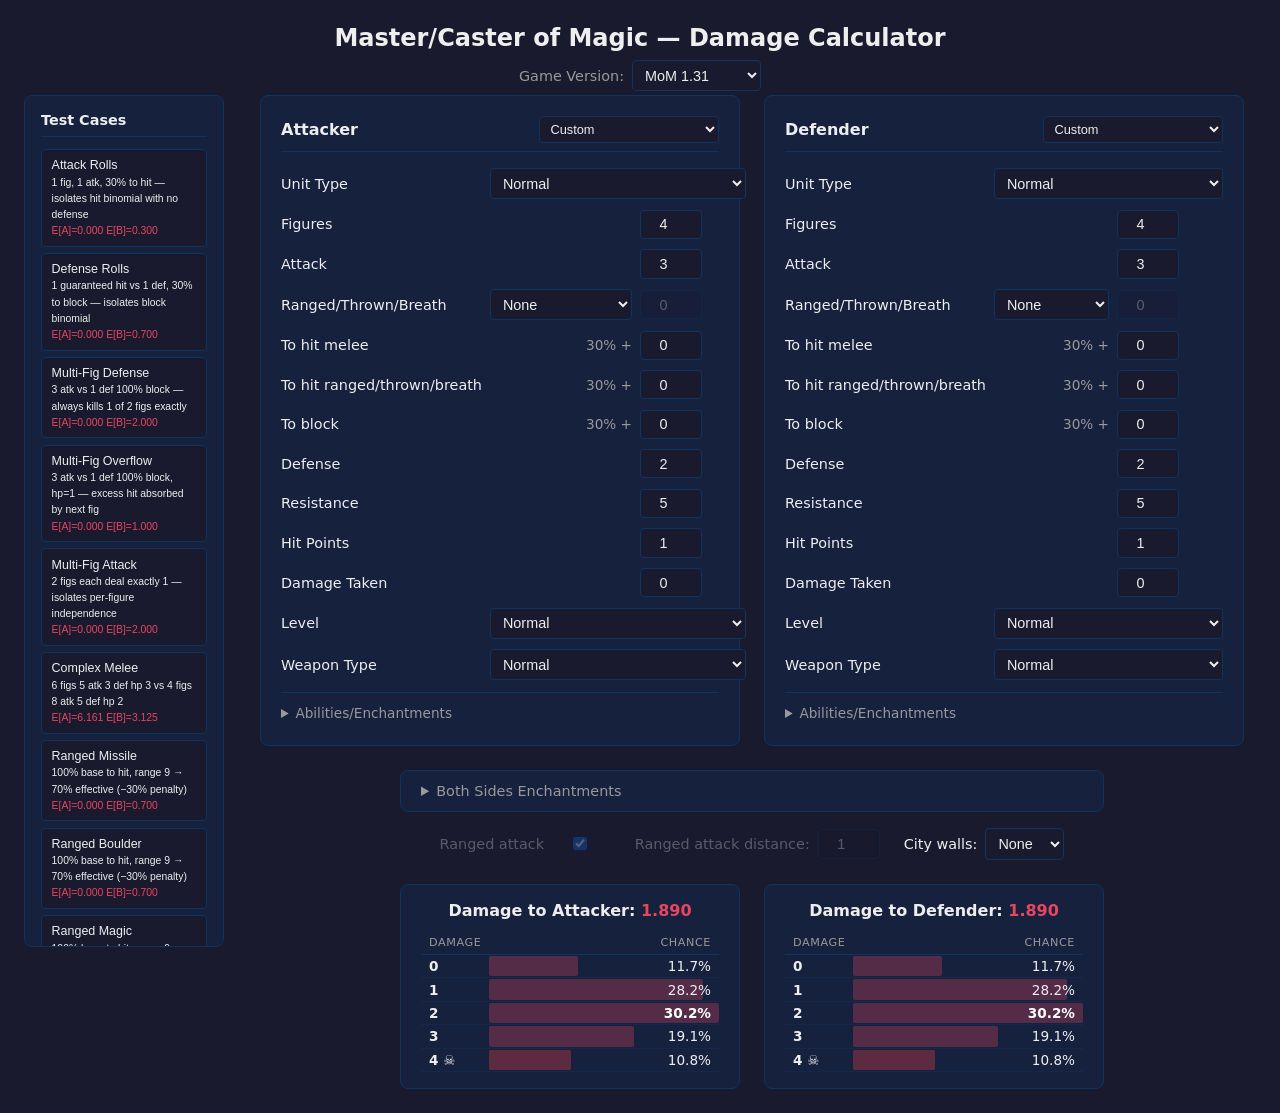
==== commit 7e2cb63f: "- Embedded new unit rosters into html file - Changed more layout of the calculator - Merged ranged, " ====
--- a/index.html
+++ b/index.html
@@ -68,8 +68,8 @@
     border: 1px solid var(--border);
     border-radius: 8px;
     padding: 1.25rem;
-    min-width: 300px;
-    flex: 0 1 340px;
+    min-width: 400px;
+    flex: 0 1 480px;
   }
   .panel h2 {
     font-size: 1rem;
@@ -101,7 +101,7 @@
     opacity: 1;
     pointer-events: auto;
   }
-  .panel-fields.locked select[id$="Weapon"].weapon-locked {
+  .panel-fields select[id$="Weapon"].weapon-locked {
     opacity: 0.5;
     pointer-events: none;
   }
@@ -110,7 +110,7 @@
   }
   .panel-fields {
     display: grid;
-    grid-template-columns: auto 1fr 62px;
+    grid-template-columns: auto 1fr 62px auto;
     align-items: center;
     row-gap: 0.65rem;
     column-gap: 0.5rem;
@@ -133,9 +133,9 @@
   .panel-fields > input[type="number"] {
     grid-column: 3;
   }
-  /* standalone select: span cols 2-3 */
+  /* standalone select: span cols 2-4 */
   .panel-fields > select {
-    grid-column: 2 / 4;
+    grid-column: 2 / 5;
     text-align: left;
   }
   /* dropdown + input combos */
@@ -156,6 +156,18 @@
     color: var(--muted);
     font-size: 0.8rem;
     margin-left: -0.3rem;
+  }
+  /* Modified stat value (col 4) */
+  .mod-val {
+    grid-column: 4;
+    font-size: 0.9rem;
+    color: var(--accent);
+    white-space: nowrap;
+    min-width: 2.5em;
+    visibility: hidden;
+  }
+  .mod-val.visible {
+    visibility: visible;
   }
   /* --- Presets Sidebar --- */
   .page-layout {
@@ -259,11 +271,12 @@
   .enchant-row {
     display: flex;
     align-items: center;
+    justify-content: space-between;
     gap: 0.5rem;
     font-size: 0.9rem;
     margin-top: 0.3rem;
   }
-  .enchant-row select {
+  .enchant-row select, .enchant-row-select {
     padding: 0.35rem 0.5rem;
     border: 1px solid var(--border);
     border-radius: 4px;
@@ -375,12 +388,12 @@
   .abilities-content {
     padding-top: 0.5rem;
   }
-  .abilities-content.locked input[type="checkbox"],
-  .abilities-content.locked input[type="number"] {
-    opacity: 0.5;
-    pointer-events: none;
-  }
-  .abilities-content.locked label {
+  .abilities-content.locked .group-abilities input,
+  .abilities-content.locked .group-abilities select,
+  .abilities-content.locked .group-abilities label,
+  .abilities-content.locked .group-enchantments .abil-num-row input,
+  .abilities-content.locked .group-enchantments .abil-num-row select,
+  .abilities-content.locked .group-enchantments .abil-num-row label {
     opacity: 0.5;
     pointer-events: none;
   }
@@ -423,6 +436,19 @@
   .abil-num-row label {
     flex: 1;
     white-space: nowrap;
+  }
+  .abil-num-row select {
+    flex: none;
+    padding: 0.2rem 0.3rem;
+    border: 1px solid var(--border);
+    border-radius: 4px;
+    background: var(--bg);
+    color: var(--text);
+    font-size: 0.8rem;
+    text-align: left;
+  }
+  .abil-num-row:has(select) label {
+    flex: none;
   }
   .abil-num-row input[type="number"] {
     width: 50px;
@@ -461,51 +487,66 @@
   <div class="panel">
     <h2><span>Attacker</span><select id="aUnit" class="unit-select"><option value="custom">Custom</option></select></h2>
     <div class="panel-fields">
+      <label>Unit Type</label>
+      <select id="aAbil_unitType">
+        <option value="normal">Normal</option>
+        <option value="hero">Hero</option>
+        <option value="fantastic">Fantastic</option>
+      </select>
+
       <label>Figures</label>
       <input type="number" id="aFigs" min="1" max="9" value="4">
+      <span class="mod-val"></span>
 
       <label>Attack</label>
       <input type="number" id="aAtk" min="0" max="50" value="3">
-
-      <label>Ranged</label>
-      <select class="mid" id="aRangedType">
+      <span class="mod-val" id="aAtkMod"></span>
+
+      <label>Ranged/Thrown/Breath</label>
+      <select class="mid" id="aRtbType">
         <option value="none" selected>None</option>
         <option value="missile">Missile</option>
-        <option value="rock">Rock</option>
-        <option value="magic_c">Magic (C)</option>
-        <option value="magic_n">Magic (N)</option>
-        <option value="magic_s">Magic (S)</option>
+        <option value="boulder">Boulder</option>
+        <option value="magic_c">Chaos magic</option>
+        <option value="magic_n">Nature magic</option>
+        <option value="magic_s">Sorcery magic</option>
+        <option value="thrown">Thrown</option>
+        <option value="fire">Fire breath</option>
+        <option value="lightning">Lightning breath</option>
       </select>
-      <input type="number" id="aRanged" min="0" max="50" value="0">
+      <input type="number" id="aRtb" min="0" max="50" value="0">
+      <span class="mod-val" id="aRtbMod"></span>
+
+      <label>To hit melee</label>
+      <span class="prefix">30% +</span>
+      <input type="number" id="aToHitMod" min="-20" max="70" value="0">
+      <span class="mod-val" id="aToHitMeleeMod"></span>
+
+      <label>To hit ranged/thrown/breath</label>
+      <span class="prefix">30% +</span>
+      <input type="number" id="aToHitRtbMod" min="-20" max="70" value="0">
+      <span class="mod-val" id="aToHitRtbModDisp"></span>
+
+      <label>To block</label>
+      <span class="prefix">30% +</span>
+      <input type="number" id="aToBlkMod" min="-20" max="70" value="0">
+      <span class="mod-val" id="aToBlkModDisp"></span>
 
       <label>Defense</label>
       <input type="number" id="aDef" min="0" max="50" value="2">
+      <span class="mod-val" id="aDefMod"></span>
 
       <label>Resistance</label>
       <input type="number" id="aRes" min="0" max="50" value="5">
-
-      <label>Base To Hit</label>
-      <span class="prefix">30% +</span>
-      <input type="number" id="aToHitMod" min="-20" max="70" value="0">
-
-      <label>Thrown/Breath</label>
-      <select class="mid" id="aThrownType">
-        <option value="none" selected>None</option>
-        <option value="thrown">Thrown</option>
-        <option value="fire">Fire</option>
-        <option value="lightning">Lightning</option>
-      </select>
-      <input type="number" id="aThrown" min="0" max="50" value="0">
-
-      <label>To Block</label>
-      <span class="prefix">30% +</span>
-      <input type="number" id="aToBlkMod" min="-20" max="70" value="0">
+      <span class="mod-val" id="aResMod"></span>
 
       <label>Hit Points</label>
       <input type="number" id="aHP" min="1" max="99" value="1">
+      <span class="mod-val" id="aHPMod"></span>
 
       <label>Damage Taken</label>
       <input type="number" id="aDmg" min="0" max="999" value="0">
+      <span class="mod-val"></span>
 
       <label>Level</label>
       <select id="aLevel" disabled>
@@ -534,51 +575,66 @@
   <div class="panel">
     <h2><span>Defender</span><select id="bUnit" class="unit-select"><option value="custom">Custom</option></select></h2>
     <div class="panel-fields">
+      <label>Unit Type</label>
+      <select id="bAbil_unitType">
+        <option value="normal">Normal</option>
+        <option value="hero">Hero</option>
+        <option value="fantastic">Fantastic</option>
+      </select>
+
       <label>Figures</label>
       <input type="number" id="bFigs" min="1" max="9" value="4">
+      <span class="mod-val"></span>
 
       <label>Attack</label>
       <input type="number" id="bAtk" min="0" max="50" value="3">
-
-      <label>Ranged</label>
-      <select class="mid" id="bRangedType">
+      <span class="mod-val" id="bAtkMod"></span>
+
+      <label>Ranged/Thrown/Breath</label>
+      <select class="mid" id="bRtbType">
         <option value="none" selected>None</option>
         <option value="missile">Missile</option>
-        <option value="rock">Rock</option>
+        <option value="boulder">Boulder</option>
         <option value="magic_c">Magic (C)</option>
         <option value="magic_n">Magic (N)</option>
         <option value="magic_s">Magic (S)</option>
-      </select>
-      <input type="number" id="bRanged" min="0" max="50" value="0">
-
-      <label>Defense</label>
-      <input type="number" id="bDef" min="0" max="50" value="2">
-
-      <label>Resistance</label>
-      <input type="number" id="bRes" min="0" max="50" value="5">
-
-      <label>Base To Hit</label>
-      <span class="prefix">30% +</span>
-      <input type="number" id="bToHitMod" min="-20" max="70" value="0">
-
-      <label>Thrown/Breath</label>
-      <select class="mid" id="bThrownType">
-        <option value="none" selected>None</option>
         <option value="thrown">Thrown</option>
         <option value="fire">Fire</option>
         <option value="lightning">Lightning</option>
       </select>
-      <input type="number" id="bThrown" min="0" max="50" value="0">
-
-      <label>To Block</label>
+      <input type="number" id="bRtb" min="0" max="50" value="0">
+      <span class="mod-val" id="bRtbMod"></span>
+
+      <label>To hit melee</label>
+      <span class="prefix">30% +</span>
+      <input type="number" id="bToHitMod" min="-20" max="70" value="0">
+      <span class="mod-val" id="bToHitMeleeMod"></span>
+
+      <label>To hit ranged/thrown/breath</label>
+      <span class="prefix">30% +</span>
+      <input type="number" id="bToHitRtbMod" min="-20" max="70" value="0">
+      <span class="mod-val" id="bToHitRtbModDisp"></span>
+
+      <label>To block</label>
       <span class="prefix">30% +</span>
       <input type="number" id="bToBlkMod" min="-20" max="70" value="0">
+      <span class="mod-val" id="bToBlkModDisp"></span>
+
+      <label>Defense</label>
+      <input type="number" id="bDef" min="0" max="50" value="2">
+      <span class="mod-val" id="bDefMod"></span>
+
+      <label>Resistance</label>
+      <input type="number" id="bRes" min="0" max="50" value="5">
+      <span class="mod-val" id="bResMod"></span>
 
       <label>Hit Points</label>
       <input type="number" id="bHP" min="1" max="99" value="1">
+      <span class="mod-val" id="bHPMod"></span>
 
       <label>Damage Taken</label>
       <input type="number" id="bDmg" min="0" max="999" value="0">
+      <span class="mod-val"></span>
 
       <label>Level</label>
       <select id="bLevel" disabled>
@@ -606,22 +662,19 @@
 </div>
 
 <details class="combat-enchantments">
-  <summary>Combat Enchantments</summary>
+  <summary>Both Sides Enchantments</summary>
   <div class="enchantments-content">
-    <div class="abil-grid">
-      <label class="abil-check"><input type="checkbox" id="enchPrayer"> Prayer</label>
-      <label class="abil-check"><input type="checkbox" id="enchHighPrayer"> High Prayer</label>
-      <label class="abil-check"><input type="checkbox" id="enchDarkness"> Darkness</label>
-      <label class="abil-check"><input type="checkbox" id="enchHeavenlyLight"> Heavenly Light</label>
-    </div>
     <div class="enchant-row">
-      <label>Node aura:</label>
-      <select id="nodeAura">
-        <option value="none" selected>None</option>
-        <option value="chaos">Chaos</option>
-        <option value="nature">Nature</option>
-        <option value="sorcery">Sorcery</option>
-      </select>
+      <label class="abil-check"><input type="checkbox" id="enchDarkness"> Darkness/C. of Shadow/E. Night</label>
+      <label class="abil-check"><input type="checkbox" id="enchHeavenlyLight"> True Light/H. Light</label>
+      <label class="abil-check">Node aura:
+        <select id="nodeAura" class="enchant-row-select">
+          <option value="none" selected>None</option>
+          <option value="chaos">Chaos</option>
+          <option value="nature">Nature</option>
+          <option value="sorcery">Sorcery</option>
+        </select>
+      </label>
     </div>
   </div>
 </details>
@@ -660,8 +713,8 @@
 
 // RangedType ID -> calculator ranged type
 const RANGED_TYPE_MAP = {
-  10: 'rock',    // boulder
-  11: 'rock',    // cannon
+  10: 'boulder', // boulder
+  11: 'boulder', // cannon
   20: 'missile',
   21: 'missile', // sling
   30: 'magic_c', // chaos — lightning bolt (Warlock hero, Chaos Warrior hero, Storm Giant)
@@ -680,60 +733,72 @@
 // 'match' is used to find the ability in the unit's abilities array.
 // For bool: matches exact name or name=value. For num: matches name=value and extracts value.
 const ABILITY_DEFS = [
-  // Abilities (innate unit abilities)
+  // Abilities (innate unit abilities) — numeric first
+  { key: 'poison', label: 'Poison Touch', type: 'num', match: 'Poison', group: 'Abilities' },
+  { key: 'lifeSteal', label: 'Life Steal', type: 'num', match: 'LifeSteal', group: 'Abilities' },
+  { key: 'stoningTouch', label: 'Stoning Touch', type: 'num', match: 'StoningTouch', group: 'Abilities' },
+  { key: 'deathGaze', label: 'Death Gaze', type: 'num', match: 'DeathGaze', group: 'Abilities' },
+  { key: 'stoningGaze', label: 'Stoning Gaze', type: 'num', match: 'StoningGaze', group: 'Abilities' },
+  { key: 'doomGaze', label: 'Doom Gaze', type: 'num', match: 'DoomGaze', group: 'Abilities' },
+  { key: 'gazeRanged', label: 'Hidden Gaze Attack', type: 'num', match: 'GazeRanged', group: 'Abilities' },
   { key: 'armorPiercing', label: 'Armor Piercing', type: 'bool', match: 'ArmorPiercing', group: 'Abilities' },
   { key: 'firstStrike', label: 'First Strike', type: 'bool', match: 'FirstStrike', group: 'Abilities' },
   { key: 'negateFirstStrike', label: 'Negate First Strike', type: 'bool', match: 'NegateFirstStrike', group: 'Abilities' },
   { key: 'largeShield', label: 'Large Shield', type: 'bool', match: 'LargeShield', group: 'Abilities' },
   { key: 'lucky', label: 'Lucky', type: 'bool', match: 'Lucky', group: 'Abilities' },
-  { key: 'noncorporeal', label: 'Noncorporeal', type: 'bool', match: 'Noncorporeal', group: 'Abilities' },
   { key: 'illusion', label: 'Illusion', type: 'bool', match: 'Illusion', group: 'Abilities' },
-  { key: 'invisibility', label: 'Invisible', type: 'bool', match: 'Invisibility', group: 'Abilities' },
   { key: 'longRange', label: 'Long Range', type: 'bool', match: 'LongRange', group: 'Abilities' },
-  { key: 'fear', label: 'Cause Fear', type: 'bool', match: 'Fear', group: 'Abilities' },
   { key: 'doom', label: 'Doom Damage', type: 'bool', match: 'Doom', group: 'Abilities' },
-  { key: 'immolation', label: 'Immolation', type: 'bool', match: 'Immolation', group: 'Abilities' },
-  { key: 'missileImmunity', label: 'Missile Immunity', type: 'bool', match: 'MissileImmunity', group: 'Abilities' },
-  { key: 'magicImmunity', label: 'Magic Immunity', type: 'bool', match: 'MagicImmunity', group: 'Abilities' },
-  { key: 'weaponImmunity', label: 'Weapon Immunity', type: 'bool', match: 'WeaponImmunity', group: 'Abilities' },
   { key: 'fireImmunity', label: 'Fire Immunity', type: 'bool', match: 'FireImmunity', group: 'Abilities' },
   { key: 'coldImmunity', label: 'Cold Immunity', type: 'bool', match: 'ColdImmunity', group: 'Abilities' },
   { key: 'deathImmunity', label: 'Death Immunity', type: 'bool', match: 'DeathImmunity', group: 'Abilities' },
   { key: 'poisonImmunity', label: 'Poison Immunity', type: 'bool', match: 'PoisonImmunity', group: 'Abilities' },
   { key: 'stoningImmunity', label: 'Stoning Immunity', type: 'bool', match: 'StoningImmunity', group: 'Abilities' },
-  { key: 'illusionImmunity', label: 'Illusion Immunity', type: 'bool', match: 'IllusionImmunity', group: 'Abilities' },
-  { key: 'counterImmunity', label: 'Counter Immunity', type: 'bool', match: 'CounterImmunity', group: 'Abilities' },
   { key: 'lightningResist', label: 'Lightning Resist', type: 'bool', match: 'LightningResist', group: 'Abilities' },
   // Abilities/Enchantments (innate or granted by spells)
-  { key: 'bless', label: 'Bless', type: 'bool', match: 'Bless', group: 'Abilities/Enchantments' },
-  { key: 'holyWeapon', label: 'Holy Weapon/Holy Arms', type: 'bool', match: 'HolyWeapon', group: 'Abilities/Enchantments' },
-  { key: 'holyArmor', label: 'Holy Armor', type: 'bool', match: 'HolyArmor', group: 'Abilities/Enchantments' },
-  { key: 'trueSight', label: 'True Sight', type: 'bool', match: 'TrueSight', group: 'Abilities/Enchantments' },
-  { key: 'invulnerability', label: 'Invulnerability', type: 'bool', match: 'Invulnerability', group: 'Abilities/Enchantments' },
-  { key: 'righteousness', label: 'Righteousness', type: 'bool', match: 'Righteousness', group: 'Abilities/Enchantments' },
+  { key: 'fear', label: 'Cause Fear', type: 'bool', match: 'Fear', group: 'Abilities/Enchantments' },
+  { key: 'invisibility', label: 'Invisible', type: 'bool', match: 'Invisibility', group: 'Abilities/Enchantments' },
+  { key: 'immolation', label: 'Immolation', type: 'bool', match: 'Immolation', group: 'Abilities/Enchantments' },
+  { key: 'magicImmunity', label: 'Magic Immunity', type: 'bool', match: 'MagicImmunity', group: 'Abilities/Enchantments' },
+  { key: 'missileImmunity', label: 'Missile Imm./G. Wind', type: 'bool', match: 'MissileImmunity', group: 'Abilities/Enchantments' },
+  { key: 'weaponImmunity', label: 'Weapon Imm./Wr. Form', type: 'bool', match: 'WeaponImmunity', group: 'Abilities/Enchantments' },
+  { key: 'illusionImmunity', label: 'Illusion Imm./Tr. Sight', type: 'bool', match: 'IllusionImmunity', group: 'Abilities/Enchantments' },
+  { key: 'resistanceToAll', label: 'Received resistance to all', type: 'num', match: 'ResistanceToAll', group: 'Abilities/Enchantments' },
+  { key: 'holyBonus', label: 'Received holy bonus', type: 'num', match: 'HolyBonus', group: 'Abilities/Enchantments' },
   // Enchantments (spell-granted only)
+  { key: 'prayer', label: 'Prayer', type: 'select', options: [['none','None'],['prayer','Prayer'],['highPrayer','High Prayer']], group: 'Enchantments' },
+  { key: 'flameBlade', label: 'Metal Fires/Flame Blade', type: 'select', options: [['none','None'],['metalFires','Metal Fires'],['flameBlade','Flame Blade']], group: 'Enchantments' },
+  { key: 'chaosChannels', label: 'Chaos Channels', type: 'select', options: [['none','None'],['defense','+Defense'],['fireBreath','+Fire Breath']], group: 'Enchantments' },
+  { key: 'stoneSkin', label: 'Stone/Iron Skin', type: 'select', options: [['none','None'],['stoneSkin','Stone Skin'],['ironSkin','Iron Skin']], group: 'Enchantments' },
+  { key: 'bless', label: 'Bless', type: 'bool', match: 'Bless', group: 'Enchantments' },
+  { key: 'blur', label: 'Blur', type: 'bool', match: 'Blur', group: 'Enchantments' },
+  { key: 'warpReality', label: 'Warp Reality', type: 'bool', match: 'WarpReality', group: 'Enchantments' },
+  { key: 'blackPrayer', label: 'Debuffed by Black Prayer', type: 'bool', match: 'BlackPrayer', group: 'Enchantments' },
+  { key: 'holyWeapon', label: 'Holy Weapon/H. Arms', type: 'bool', match: 'HolyWeapon', group: 'Enchantments' },
+  { key: 'holyArmor', label: 'Holy Armor', type: 'bool', match: 'HolyArmor', group: 'Enchantments' },
+  { key: 'invulnerability', label: 'Invulnerability', type: 'bool', match: 'Invulnerability', group: 'Enchantments' },
+  { key: 'righteousness', label: 'Righteousness', type: 'bool', match: 'Righteousness', group: 'Enchantments' },
   { key: 'charmOfLife', label: 'Charm of Life', type: 'bool', match: 'CharmOfLife', group: 'Enchantments' },
-  { key: 'wraithForm', label: 'Wraith Form', type: 'bool', match: 'WraithForm', group: 'Enchantments' },
   { key: 'eldritchWeapon', label: 'Eldritch Weapon', type: 'bool', match: 'EldritchWeapon', group: 'Enchantments' },
-  // Numeric abilities (no group header needed)
-  { key: 'poison', label: 'Poison Touch', type: 'num', match: 'Poison' },
-  { key: 'lifeSteal', label: 'Life Steal', type: 'num', match: 'LifeSteal' },
-  { key: 'stoningTouch', label: 'Stoning Touch', type: 'num', match: 'StoningTouch' },
-  { key: 'deathGaze', label: 'Death Gaze', type: 'num', match: 'DeathGaze' },
-  { key: 'stoningGaze', label: 'Stoning Gaze', type: 'num', match: 'StoningGaze' },
-  { key: 'doomGaze', label: 'Doom Gaze', type: 'num', match: 'DoomGaze' },
-  { key: 'gazeRanged', label: 'Hidden Gaze Attack', type: 'num', match: 'GazeRanged' },
-  { key: 'resistanceToAll', label: 'Resistance to All', type: 'num', match: 'ResistanceToAll' },
-  { key: 'holyBonus', label: 'Holy Bonus', type: 'num', match: 'HolyBonus' },
+  { key: 'berserk', label: 'Berserk', type: 'bool', match: 'Berserk', group: 'Enchantments' },
+  { key: 'haste', label: 'Haste', type: 'bool', match: 'Haste', group: 'Enchantments' },
+  { key: 'blackChannels', label: 'Black Channels', type: 'bool', match: 'BlackChannels', group: 'Enchantments' },
+  { key: 'giantStrength', label: 'Giant Strength', type: 'bool', match: 'GiantStrength', group: 'Enchantments' },
+  { key: 'lionheart', label: 'Lionheart', type: 'bool', match: 'Lionheart', group: 'Enchantments' },
+  { key: 'elementalArmor', label: 'Elemental Armor', type: 'bool', match: 'ElementalArmor', group: 'Enchantments' },
+  { key: 'resistElements', label: 'Resist Elements', type: 'bool', match: 'ResistElements', group: 'Enchantments' },
+  { key: 'resistMagic', label: 'Resist Magic', type: 'bool', match: 'ResistMagic', group: 'Enchantments' },
 ];
 
 function buildAbilitiesUI(prefix) {
   const container = document.getElementById(prefix + 'Abilities');
   let gridDiv = null;
   let currentGroup = '';
+  let currentGroupClass = '';
   for (const abil of ABILITY_DEFS) {
     if (abil.group && abil.group !== currentGroup) {
       currentGroup = abil.group;
+      currentGroupClass = 'group-' + currentGroup.toLowerCase().replace(/[^a-z]+/g, '-');
       gridDiv = null;
       const header = document.createElement('div');
       header.className = 'abil-group-header';
@@ -744,17 +809,24 @@
     if (abil.type === 'bool') {
       if (!gridDiv) {
         gridDiv = document.createElement('div');
-        gridDiv.className = 'abil-grid';
+        gridDiv.className = 'abil-grid ' + currentGroupClass;
         container.appendChild(gridDiv);
       }
       const lbl = document.createElement('label');
       lbl.className = 'abil-check';
       lbl.innerHTML = `<input type="checkbox" id="${id}"> ${abil.label}`;
       gridDiv.appendChild(lbl);
+    } else if (abil.type === 'select') {
+      gridDiv = null;
+      const row = document.createElement('div');
+      row.className = 'abil-num-row ' + currentGroupClass;
+      const opts = abil.options.map(([v, l]) => `<option value="${v}">${l}</option>`).join('');
+      row.innerHTML = `<label for="${id}">${abil.label}</label><select id="${id}">${opts}</select>`;
+      container.appendChild(row);
     } else {
       gridDiv = null;
       const row = document.createElement('div');
-      row.className = 'abil-num-row';
+      row.className = 'abil-num-row ' + currentGroupClass;
       row.innerHTML = `<label for="${id}">${abil.label}</label><input type="number" id="${id}" value="0" min="-50" max="50">`;
       container.appendChild(row);
     }
@@ -790,6 +862,8 @@
     if (!el) continue;
     if (abil.type === 'bool') {
       el.checked = !!abilValues[abil.key];
+    } else if (abil.type === 'select') {
+      el.value = abilValues[abil.key] || abil.options[0][0];
     } else {
       el.value = abilValues[abil.key] || 0;
     }
@@ -802,6 +876,8 @@
     if (!el) continue;
     if (abil.type === 'bool') {
       el.checked = false;
+    } else if (abil.type === 'select') {
+      el.value = abil.options[0][0];
     } else {
       el.value = 0;
     }
@@ -811,6 +887,18 @@
 // Build UI on load
 buildAbilitiesUI('a');
 buildAbilitiesUI('b');
+
+// When unit type changes on a custom unit, update level availability
+['a', 'b'].forEach(prefix => {
+  const unitTypeSel = document.getElementById(prefix + 'Abil_unitType');
+  if (unitTypeSel) {
+    unitTypeSel.addEventListener('change', () => {
+      updateCustomLevelState(prefix);
+      updateModifiedDisplay(prefix);
+      calculate();
+    });
+  }
+});
 
 // Parsed unit databases per version. Loaded on demand.
 const unitDatabases = {};
@@ -899,12 +987,13 @@
 }
 
 
-const MOM_UNITS_DATA = {"1": {"defense": 6, "resist": 5, "guaranteed_agility": 0, "guaranteed_constitution": 0, "guaranteed_prayer": 0, "guaranteed_charm": 0, "guaranteed_caster": 1, "guaranteed_arms_master": 0, "guaranteed_legendary": 0, "guaranteed_noble": 0, "guaranteed_sage": 0, "pick_count": 2, "pick_type": 0, "hp": 5, "melee": 5, "ranged": 5, "ranged_type": "magic_c", "id": 1, "name": "Golden One (Aureus)", "race": "Hero", "category": "Heroes", "sort_order": 1}, "2": {"defense": 4, "resist": 5, "guaranteed_agility": 0, "guaranteed_constitution": 0, "guaranteed_prayer": 0, "guaranteed_charm": 0, "guaranteed_caster": 0, "guaranteed_arms_master": 0, "guaranteed_legendary": 0, "guaranteed_noble": 0, "guaranteed_sage": 0, "pick_count": 1, "pick_type": 1, "hp": 7, "melee": 5, "breath": 2, "breath_type": "thrown", "id": 2, "name": "Orc Warrior (Bahgtru)", "race": "Hero", "category": "Heroes", "sort_order": 2}, "3": {"defense": 4, "resist": 9, "guaranteed_agility": 0, "guaranteed_constitution": 1, "guaranteed_prayer": 0, "guaranteed_charm": 0, "guaranteed_caster": 0, "guaranteed_arms_master": 0, "guaranteed_legendary": 0, "guaranteed_noble": 0, "guaranteed_sage": 0, "pick_count": 0, "pick_type": 1, "hp": 9, "melee": 4, "id": 3, "name": "Dwarf (Brax)", "race": "Hero", "category": "Heroes", "sort_order": 3}, "4": {"defense": 4, "resist": 5, "guaranteed_agility": 0, "guaranteed_constitution": 0, "guaranteed_prayer": 0, "guaranteed_charm": 0, "guaranteed_caster": 0, "guaranteed_arms_master": 0, "guaranteed_legendary": 0, "guaranteed_noble": 0, "guaranteed_sage": 0, "pick_count": 0, "pick_type": 1, "hp": 5, "melee": 3, "ranged": 3, "ranged_type": "missile", "id": 4, "name": "Dervish (B'Shan)", "race": "Hero", "category": "Heroes", "sort_order": 4}, "5": {"defense": 5, "resist": 5, "guaranteed_agility": 0, "guaranteed_constitution": 0, "guaranteed_prayer": 0, "guaranteed_charm": 0, "guaranteed_caster": 0, "guaranteed_arms_master": 0, "guaranteed_legendary": 0, "guaranteed_noble": 0, "guaranteed_sage": 0, "pick_count": 2, "pick_type": 1, "hp": 7, "melee": 6, "breath": 4, "breath_type": "fire", "guaranteed_might": 1, "id": 5, "name": "Draconian (Fang)", "race": "Hero", "category": "Heroes", "sort_order": 5, "abilities": ["flying"]}, "6": {"defense": 5, "resist": 5, "guaranteed_agility": 0, "guaranteed_constitution": 0, "guaranteed_prayer": 0, "guaranteed_charm": 0, "guaranteed_caster": 1, "guaranteed_arms_master": 0, "guaranteed_legendary": 0, "guaranteed_noble": 0, "guaranteed_sage": 0, "pick_count": 0, "pick_type": 1, "hp": 4, "melee": 0, "ranged": 7, "ranged_type": "magic_n", "id": 6, "name": "Druid (Greyfairer)", "race": "Hero", "category": "Heroes", "sort_order": 6}, "7": {"defense": 3, "resist": 5, "guaranteed_agility": 0, "guaranteed_constitution": 0, "guaranteed_prayer": 0, "guaranteed_charm": 0, "guaranteed_caster": 0, "guaranteed_arms_master": 0, "guaranteed_legendary": 0, "guaranteed_noble": 0, "guaranteed_sage": 0, "pick_count": 0, "pick_type": 1, "hp": 8, "melee": 4, "breath": 2, "breath_type": "thrown", "guaranteed_might": 1, "id": 7, "name": "Barbarian (Gunther)", "race": "Hero", "category": "Heroes", "sort_order": 7}, "8": {"defense": 5, "resist": 5, "guaranteed_agility": 0, "guaranteed_constitution": 0, "guaranteed_prayer": 0, "guaranteed_charm": 0, "guaranteed_caster": 1, "guaranteed_arms_master": 0, "guaranteed_legendary": 0, "guaranteed_noble": 0, "guaranteed_sage": 0, "pick_count": 1, "pick_type": 2, "hp": 4, "melee": 0, "ranged": 5, "ranged_type": "magic_n", "id": 8, "name": "Wind Mage (Jaer)", "race": "Hero", "category": "Heroes", "sort_order": 8, "abilities": ["missile_immunity"]}, "9": {"defense": 5, "resist": 9, "guaranteed_agility": 0, "guaranteed_constitution": 0, "guaranteed_prayer": 0, "guaranteed_charm": 0, "guaranteed_caster": 1, "guaranteed_arms_master": 0, "guaranteed_legendary": 0, "guaranteed_noble": 0, "guaranteed_sage": 0, "pick_count": 1, "pick_type": 2, "hp": 4, "melee": 0, "ranged": 7, "ranged_type": "magic_c", "guaranteed_arcane": 1, "id": 9, "name": "Magician (Malleus)", "race": "Hero", "category": "Heroes", "sort_order": 9, "abilities": ["missile_immunity"]}, "10": {"defense": 5, "resist": 5, "guaranteed_agility": 0, "guaranteed_constitution": 0, "guaranteed_prayer": 0, "guaranteed_charm": 0, "guaranteed_caster": 1, "guaranteed_arms_master": 0, "guaranteed_legendary": 0, "guaranteed_noble": 0, "guaranteed_sage": 0, "pick_count": 0, "pick_type": 1, "hp": 7, "melee": 5, "ranged": 4, "ranged_type": "missile", "guaranteed_might": 1, "id": 10, "name": "Ranger (Marcus)", "race": "Hero", "category": "Heroes", "sort_order": 10}, "11": {"defense": 5, "resist": 5, "guaranteed_agility": 0, "guaranteed_constitution": 0, "guaranteed_prayer": 0, "guaranteed_charm": 1, "guaranteed_caster": 1, "guaranteed_arms_master": 0, "guaranteed_legendary": 0, "guaranteed_noble": 0, "guaranteed_sage": 0, "pick_count": 2, "pick_type": 2, "hp": 4, "melee": 0, "ranged": 7, "ranged_type": "magic_c", "id": 11, "name": "Witch (Morgana)", "race": "Hero", "category": "Heroes", "sort_order": 11, "abilities": ["missile_immunity"]}, "12": {"defense": 4, "resist": 5, "guaranteed_agility": 0, "guaranteed_constitution": 0, "guaranteed_prayer": 0, "guaranteed_charm": 0, "guaranteed_caster": 1, "guaranteed_arms_master": 0, "guaranteed_legendary": 0, "guaranteed_noble": 0, "guaranteed_sage": 0, "pick_count": 0, "pick_type": 1, "hp": 6, "melee": 4, "id": 12, "name": "Beastmaster (Rakir)", "race": "Hero", "category": "Heroes", "sort_order": 12}, "13": {"defense": 4, "resist": 5, "guaranteed_agility": 0, "guaranteed_constitution": 0, "guaranteed_prayer": 0, "guaranteed_charm": 0, "guaranteed_caster": 1, "guaranteed_arms_master": 0, "guaranteed_legendary": 0, "guaranteed_noble": 0, "guaranteed_sage": 0, "pick_count": 1, "pick_type": 0, "hp": 6, "melee": 3, "ranged": 3, "ranged_type": "magic_c", "id": 13, "name": "Warrior Mage (Reywind)", "race": "Hero", "category": "Heroes", "sort_order": 13}, "14": {"defense": 5, "resist": 6, "guaranteed_agility": 0, "guaranteed_constitution": 0, "guaranteed_prayer": 0, "guaranteed_charm": 0, "guaranteed_caster": 1, "guaranteed_arms_master": 0, "guaranteed_legendary": 0, "guaranteed_noble": 0, "guaranteed_sage": 0, "pick_count": 1, "pick_type": 2, "hp": 4, "melee": 2, "ranged": 5, "ranged_type": "magic_n", "id": 14, "name": "Healer (Serena)", "race": "Hero", "category": "Heroes", "sort_order": 14}, "15": {"defense": 4, "resist": 5, "guaranteed_agility": 0, "guaranteed_constitution": 0, "guaranteed_prayer": 0, "guaranteed_charm": 1, "guaranteed_caster": 0, "guaranteed_arms_master": 0, "guaranteed_legendary": 0, "guaranteed_noble": 0, "guaranteed_sage": 0, "pick_count": 1, "pick_type": 1, "hp": 7, "melee": 6, "breath": 3, "breath_type": "thrown", "guaranteed_might": 1, "guaranteed_blade": 1, "id": 15, "name": "Amazon (Shalla)", "race": "Hero", "category": "Heroes", "sort_order": 15}, "16": {"defense": 5, "resist": 5, "guaranteed_agility": 0, "guaranteed_constitution": 0, "guaranteed_prayer": 0, "guaranteed_charm": 0, "guaranteed_caster": 0, "guaranteed_arms_master": 0, "guaranteed_legendary": 0, "guaranteed_noble": 0, "guaranteed_sage": 0, "pick_count": 2, "pick_type": 1, "hp": 6, "melee": 5, "guaranteed_blade": 1, "id": 16, "name": "Ninja (Shin Bo)", "race": "Hero", "category": "Heroes", "sort_order": 16, "abilities": ["invisibility"]}, "17": {"defense": 3, "resist": 5, "guaranteed_agility": 0, "guaranteed_constitution": 0, "guaranteed_prayer": 0, "guaranteed_charm": 0, "guaranteed_caster": 0, "guaranteed_arms_master": 0, "guaranteed_legendary": 0, "guaranteed_noble": 0, "guaranteed_sage": 0, "pick_count": 1, "pick_type": 1, "hp": 6, "melee": 4, "ranged": 3, "ranged_type": "missile", "guaranteed_blade": 1, "id": 17, "name": "Huntress (Shuri)", "race": "Hero", "category": "Heroes", "sort_order": 17}, "18": {"defense": 5, "resist": 5, "guaranteed_agility": 0, "guaranteed_constitution": 0, "guaranteed_prayer": 0, "guaranteed_charm": 0, "guaranteed_caster": 0, "guaranteed_arms_master": 0, "guaranteed_legendary": 2, "guaranteed_noble": 0, "guaranteed_sage": 0, "pick_count": 1, "pick_type": 1, "hp": 7, "melee": 6, "guaranteed_leadership": 1, "id": 18, "name": "Rogue (Spyder)", "race": "Hero", "category": "Heroes", "sort_order": 18}, "19": {"defense": 5, "resist": 5, "guaranteed_agility": 2, "guaranteed_constitution": 0, "guaranteed_prayer": 0, "guaranteed_charm": 0, "guaranteed_caster": 0, "guaranteed_arms_master": 0, "guaranteed_legendary": 0, "guaranteed_noble": 0, "guaranteed_sage": 0, "pick_count": 0, "pick_type": 1, "hp": 5, "melee": 5, "id": 19, "name": "War Monk (Taki)", "race": "Hero", "category": "Heroes", "sort_order": 19}, "20": {"defense": 5, "resist": 5, "guaranteed_agility": 1, "guaranteed_constitution": 0, "guaranteed_prayer": 0, "guaranteed_charm": 1, "guaranteed_caster": 0, "guaranteed_arms_master": 0, "guaranteed_legendary": 0, "guaranteed_noble": 0, "guaranteed_sage": 0, "pick_count": 0, "pick_type": 1, "hp": 6, "melee": 4, "id": 20, "name": "Thief (Theria)", "race": "Hero", "category": "Heroes", "sort_order": 20}, "21": {"defense": 5, "resist": 5, "guaranteed_agility": 0, "guaranteed_constitution": 0, "guaranteed_prayer": 0, "guaranteed_charm": 0, "guaranteed_caster": 0, "guaranteed_arms_master": 0, "guaranteed_legendary": 0, "guaranteed_noble": 0, "guaranteed_sage": 0, "pick_count": 1, "pick_type": 1, "hp": 5, "melee": 2, "guaranteed_blade": 1, "id": 21, "name": "Assassin (Tumu)", "race": "Hero", "category": "Heroes", "sort_order": 21, "abilities": ["poison_touch=5"]}, "22": {"defense": 5, "resist": 5, "guaranteed_agility": 0, "guaranteed_constitution": 0, "guaranteed_prayer": 0, "guaranteed_charm": 0, "guaranteed_caster": 1, "guaranteed_arms_master": 0, "guaranteed_legendary": 0, "guaranteed_noble": 0, "guaranteed_sage": 0, "pick_count": 0, "pick_type": 1, "hp": 5, "melee": 3, "guaranteed_leadership": 1, "id": 22, "name": "Bard (Valana)", "race": "Hero", "category": "Heroes", "sort_order": 22}, "23": {"defense": 5, "resist": 9, "guaranteed_agility": 0, "guaranteed_constitution": 0, "guaranteed_prayer": 0, "guaranteed_charm": 0, "guaranteed_caster": 1, "guaranteed_arms_master": 0, "guaranteed_legendary": 0, "guaranteed_noble": 0, "guaranteed_sage": 0, "pick_count": 1, "pick_type": 2, "hp": 4, "melee": 0, "ranged": 7, "ranged_type": "magic_c", "id": 23, "name": "Warlock (Yramrag)", "race": "Hero", "category": "Heroes", "sort_order": 23, "abilities": ["missile_immunity"]}, "24": {"defense": 4, "resist": 5, "guaranteed_agility": 0, "guaranteed_constitution": 0, "guaranteed_prayer": 0, "guaranteed_charm": 0, "guaranteed_caster": 1, "guaranteed_arms_master": 0, "guaranteed_legendary": 0, "guaranteed_noble": 0, "guaranteed_sage": 0, "pick_count": 0, "pick_type": 1, "hp": 4, "melee": 0, "ranged": 5, "ranged_type": "magic_s", "id": 24, "name": "Sage (Zaldron)", "race": "Hero", "category": "Heroes", "sort_order": 24}, "25": {"defense": 4, "resist": 5, "guaranteed_agility": 0, "guaranteed_constitution": 0, "guaranteed_prayer": 0, "guaranteed_charm": 0, "guaranteed_caster": 1, "guaranteed_arms_master": 0, "guaranteed_legendary": 0, "guaranteed_noble": 0, "guaranteed_sage": 0, "pick_count": 2, "pick_type": 2, "hp": 4, "melee": 0, "ranged": 4, "ranged_type": "magic_s", "id": 25, "name": "Illusionist (Aerie)", "race": "Hero", "category": "Heroes", "sort_order": 25, "abilities": ["illusion", "missile_immunity"]}, "26": {"defense": 6, "resist": 5, "guaranteed_agility": 0, "guaranteed_constitution": 0, "guaranteed_prayer": 0, "guaranteed_charm": 0, "guaranteed_caster": 1, "guaranteed_arms_master": 0, "guaranteed_legendary": 0, "guaranteed_noble": 0, "guaranteed_sage": 0, "pick_count": 3, "pick_type": 0, "hp": 5, "melee": 4, "ranged": 7, "ranged_type": "missile", "guaranteed_arcane": 2, "guaranteed_blade": 1, "id": 26, "name": "Elven Archer (Alorra)", "race": "Hero", "category": "Heroes", "sort_order": 26}, "27": {"defense": 5, "resist": 5, "guaranteed_agility": 0, "guaranteed_constitution": 1, "guaranteed_prayer": 0, "guaranteed_charm": 0, "guaranteed_caster": 0, "guaranteed_arms_master": 1, "guaranteed_legendary": 1, "guaranteed_noble": 0, "guaranteed_sage": 0, "pick_count": 1, "pick_type": 1, "hp": 9, "melee": 5, "guaranteed_might": 1, "guaranteed_leadership": 1, "id": 27, "name": "Swordsman (Deth Stryke)", "race": "Hero", "category": "Heroes", "sort_order": 27}, "28": {"defense": 5, "resist": 5, "guaranteed_agility": 0, "guaranteed_constitution": 0, "guaranteed_prayer": 2, "guaranteed_charm": 1, "guaranteed_caster": 1, "guaranteed_arms_master": 0, "guaranteed_legendary": 0, "guaranteed_noble": 0, "guaranteed_sage": 0, "pick_count": 0, "pick_type": 1, "hp": 4, "melee": 1, "ranged": 7, "ranged_type": "magic_n", "guaranteed_arcane": 1, "id": 28, "name": "Priestess (Elana)", "race": "Hero", "category": "Heroes", "sort_order": 28, "abilities": ["missile_immunity"]}, "29": {"defense": 5, "resist": 5, "guaranteed_agility": 0, "guaranteed_constitution": 1, "guaranteed_prayer": 0, "guaranteed_charm": 0, "guaranteed_caster": 0, "guaranteed_arms_master": 0, "guaranteed_legendary": 1, "guaranteed_noble": 0, "guaranteed_sage": 0, "pick_count": 1, "pick_type": 1, "hp": 9, "melee": 8, "guaranteed_might": 1, "guaranteed_blade": 1, "id": 29, "name": "Black Knight (Mortu)", "race": "Hero", "category": "Heroes", "sort_order": 29, "abilities": ["armor_piercing", "first_strike", "magic_immunity"]}, "30": {"defense": 4, "resist": 9, "guaranteed_agility": 0, "guaranteed_constitution": 0, "guaranteed_prayer": 0, "guaranteed_charm": 0, "guaranteed_caster": 1, "guaranteed_arms_master": 0, "guaranteed_legendary": 0, "guaranteed_noble": 0, "guaranteed_sage": 0, "pick_count": 5, "pick_type": 0, "hp": 7, "melee": 4, "ranged": 4, "ranged_type": "magic_c", "id": 30, "name": "Unknown (Mystic X)", "race": "Hero", "category": "Heroes", "sort_order": 30}, "31": {"defense": 5, "resist": 5, "guaranteed_agility": 0, "guaranteed_constitution": 0, "guaranteed_prayer": 0, "guaranteed_charm": 0, "guaranteed_caster": 1, "guaranteed_arms_master": 0, "guaranteed_legendary": 0, "guaranteed_noble": 0, "guaranteed_sage": 0, "pick_count": 2, "pick_type": 2, "hp": 4, "melee": 0, "ranged": 6, "ranged_type": "magic_c", "guaranteed_arcane": 1, "id": 31, "name": "Necromancer (Ravashack)", "race": "Hero", "category": "Heroes", "sort_order": 31, "abilities": ["life_steal=10", "missile_immunity"]}, "32": {"defense": 5, "resist": 5, "guaranteed_agility": 0, "guaranteed_constitution": 0, "guaranteed_prayer": 1, "guaranteed_charm": 0, "guaranteed_caster": 0, "guaranteed_arms_master": 0, "guaranteed_legendary": 1, "guaranteed_noble": 0, "guaranteed_sage": 0, "pick_count": 1, "pick_type": 1, "hp": 7, "melee": 8, "guaranteed_might": 2, "id": 32, "name": "Paladin (Roland)", "race": "Hero", "category": "Heroes", "sort_order": 32, "abilities": ["armor_piercing", "first_strike", "magic_immunity"]}, "33": {"defense": 5, "resist": 5, "guaranteed_agility": 0, "guaranteed_constitution": 1, "guaranteed_prayer": 0, "guaranteed_charm": 0, "guaranteed_caster": 0, "guaranteed_arms_master": 0, "guaranteed_legendary": 2, "guaranteed_noble": 1, "guaranteed_sage": 0, "pick_count": 1, "pick_type": 1, "hp": 8, "melee": 7, "guaranteed_leadership": 2, "id": 33, "name": "Knight (Sir Harold)", "race": "Hero", "category": "Heroes", "sort_order": 33}, "34": {"defense": 8, "resist": 11, "guaranteed_agility": 0, "guaranteed_constitution": 1, "guaranteed_prayer": 1, "guaranteed_charm": 0, "guaranteed_caster": 1, "guaranteed_arms_master": 0, "guaranteed_legendary": 0, "guaranteed_noble": 0, "guaranteed_sage": 0, "pick_count": 2, "pick_type": 0, "hp": 11, "melee": 11, "life_unit": 1, "guaranteed_might": 2, "guaranteed_arcane": 2, "id": 34, "name": "Chosen (Torin)", "race": "Hero", "category": "Heroes", "sort_order": 34, "abilities": ["magic_immunity", "missile_immunity"]}, "35": {"defense": 5, "resist": 8, "guaranteed_agility": 0, "guaranteed_constitution": 1, "guaranteed_prayer": 0, "guaranteed_charm": 0, "guaranteed_caster": 1, "guaranteed_arms_master": 0, "guaranteed_legendary": 0, "guaranteed_noble": 0, "guaranteed_sage": 0, "pick_count": 3, "pick_type": 0, "hp": 7, "melee": 7, "ranged": 7, "ranged_type": "magic_c", "guaranteed_arcane": 1, "id": 35, "name": "Chaos Warrior (Warrax)", "race": "Hero", "category": "Heroes", "sort_order": 35, "abilities": ["armor_piercing"]}, "1001": {"life_unit": 1, "figures": 1, "melee": 10, "defense": 4, "resist": 10, "hp": 10, "id": 1001, "name": "Guardian Spirit", "race": "Life", "category": "Life Creatures", "sort_order": 1, "abilities": ["noncorp", "resist_all"]}, "1002": {"life_unit": 1, "figures": 4, "melee": 5, "defense": 3, "resist": 7, "to_hit": 20, "hp": 6, "id": 1002, "name": "Unicorns", "race": "Life", "category": "Life Creatures", "sort_order": 2, "abilities": ["poison_immunity", "resist_all=2"]}, "1003": {"life_unit": 1, "figures": 1, "melee": 13, "defense": 7, "resist": 8, "to_hit": 20, "hp": 15, "id": 1003, "name": "Angel", "race": "Life", "category": "Life Creatures", "sort_order": 3, "abilities": ["dispel_evil", "flying", "holy_bonus", "illusions_immunity"]}, "1004": {"life_unit": 1, "figures": 1, "melee": 15, "defense": 10, "resist": 12, "to_hit": 30, "hp": 18, "id": 1004, "name": "Archangel", "race": "Life", "category": "Life Creatures", "sort_order": 4, "abilities": ["flying", "holy_bonus=2", "illusions_immunity"]}, "1005": {"id": 1005, "name": "Zombies", "race": "Death", "category": "Death Creatures", "sort_order": 1}, "1044": {"id": 1044, "name": "Mag. weap. Zombies", "race": "Death", "category": "Death Creatures", "sort_order": 2}, "1045": {"id": 1045, "name": "Mithril Zombies", "race": "Death", "category": "Death Creatures", "sort_order": 3}, "1046": {"death_unit": 1, "figures": 6, "melee": 4, "defense": 3, "resist": 3, "to_hit": 10, "hp": 3, "id": 1046, "name": "Adamant. Zombies", "race": "Death", "category": "Death Creatures", "sort_order": 4, "abilities": ["cold_immunity", "death_immunity", "illusions_immunity", "poison_immunity"]}, "1006": {"death_unit": 1, "figures": 6, "melee": 3, "defense": 4, "resist": 4, "to_hit": 10, "hp": 1, "id": 1006, "name": "Skeletons", "race": "Death", "category": "Death Creatures", "sort_order": 5, "abilities": ["cold_immunity", "death_immunity", "illusions_immunity", "missile_immunity", "poison_immunity"]}, "1007": {"death_unit": 1, "figures": 4, "melee": 4, "defense": 3, "resist": 6, "to_hit": 10, "hp": 3, "id": 1007, "name": "Ghouls", "race": "Death", "category": "Death Creatures", "sort_order": 6, "abilities": ["cold_immunity", "death_immunity", "illusions_immunity", "poison_immunity", "poison_touch"]}, "1008": {"id": 1008, "name": "Werewolves", "race": "Death", "category": "Death Creatures", "sort_order": 7}, "1047": {"id": 1047, "name": "Mag. Werewolves", "race": "Death", "category": "Death Creatures", "sort_order": 8}, "1048": {"id": 1048, "name": "Mith. Werewolves", "race": "Death", "category": "Death Creatures", "sort_order": 9}, "1049": {"death_unit": 1, "figures": 6, "melee": 5, "defense": 1, "resist": 6, "to_hit": 10, "hp": 5, "id": 1049, "name": "Admt. Werewolves", "race": "Death", "category": "Death Creatures", "sort_order": 10, "abilities": ["cold_immunity", "death_immunity", "illusions_immunity", "poison_immunity", "regeneration", "weapon_immunity"]}, "1009": {"death_unit": 1, "figures": 1, "melee": 7, "defense": 3, "resist": 8, "to_hit": 10, "hp": 10, "id": 1009, "name": "Night Stalker", "race": "Death", "category": "Death Creatures", "sort_order": 11, "abilities": ["cold_immunity", "death_gaze=12", "death_immunity", "gaze_ranged", "illusions_immunity", "invisibility", "poison_immunity"]}, "1010": {"ranged_type": "magic_c", "death_unit": 1, "figures": 4, "melee": 5, "defense": 4, "resist": 8, "to_hit": 20, "hp": 5, "ranged": 4, "id": 1010, "name": "Shadow Demons", "race": "Death", "category": "Death Creatures", "sort_order": 12, "abilities": ["cold_immunity", "death_immunity", "flying", "illusions_immunity", "noncorp", "poison_immunity", "regeneration", "weapon_immunity"]}, "1011": {"death_unit": 1, "figures": 4, "melee": 7, "defense": 6, "resist": 8, "to_hit": 20, "hp": 8, "id": 1011, "name": "Wraiths", "race": "Death", "category": "Death Creatures", "sort_order": 13, "abilities": ["cold_immunity", "death_immunity", "flying", "illusions_immunity", "life_steal=13", "noncorp", "poison_immunity", "weapon_immunity"]}, "1012": {"death_unit": 1, "figures": 4, "melee": 9, "defense": 8, "resist": 10, "to_hit": 30, "hp": 8, "id": 1012, "name": "Death Knights", "race": "Death", "category": "Death Creatures", "sort_order": 14, "abilities": ["armor_piercing", "cold_immunity", "death_immunity", "first_strike", "flying", "illusions_immunity", "life_steal=14", "poison_immunity", "weapon_immunity"]}, "1013": {"death_unit": 1, "figures": 1, "melee": 14, "defense": 5, "resist": 7, "to_hit": 10, "hp": 12, "id": 1013, "name": "Demon", "race": "Death", "category": "Death Creatures", "sort_order": 15, "abilities": ["cold_immunity", "death_immunity", "flying", "illusions_immunity", "missile_immunity", "poison_immunity", "weapon_immunity"]}, "1014": {"ranged_type": "magic_c", "death_unit": 1, "figures": 1, "melee": 20, "defense": 10, "resist": 12, "to_hit": 30, "hp": 20, "ranged": 10, "id": 1014, "name": "Demon Lord", "race": "Death", "category": "Death Creatures", "sort_order": 16, "abilities": ["cold_immunity", "death_immunity", "fear", "flying", "illusions_immunity", "life_steal=15", "poison_immunity", "weapon_immunity"]}, "1015": {"breath_type": "fire", "chaos_unit": 1, "figures": 4, "melee": 3, "defense": 2, "resist": 6, "to_hit": 10, "hp": 4, "breath": 3, "id": 1015, "name": "Hell Hounds", "race": "Chaos", "category": "Chaos Creatures", "sort_order": 1}, "1016": {"chaos_unit": 1, "figures": 1, "melee": 12, "defense": 4, "resist": 6, "hp": 10, "id": 1016, "name": "Fire Elemental", "race": "Chaos", "category": "Chaos Creatures", "sort_order": 2, "abilities": ["fire_immunity", "poison_immunity", "stone_immunity"]}, "1017": {"ranged_type": "rock", "chaos_unit": 1, "figures": 1, "melee": 10, "defense": 5, "resist": 7, "to_hit": 10, "hp": 15, "ranged": 10, "id": 1017, "name": "Fire Giant", "race": "Chaos", "category": "Chaos Creatures", "sort_order": 3, "abilities": ["fire_immunity"]}, "1018": {"chaos_unit": 1, "figures": 4, "melee": 4, "defense": 8, "resist": 7, "to_hit": 10, "hp": 4, "id": 1018, "name": "Gargoyles", "race": "Chaos", "category": "Chaos Creatures", "sort_order": 4, "abilities": ["flying", "poison_immunity", "stone_immunity"]}, "1019": {"chaos_unit": 1, "figures": 1, "melee": 10, "defense": 5, "resist": 9, "to_hit": 10, "hp": 20, "id": 1019, "name": "Doom Bat", "race": "Chaos", "category": "Chaos Creatures", "sort_order": 5, "abilities": ["flying", "immolation=4"]}, "1020": {"breath_type": "fire", "chaos_unit": 1, "figures": 4, "melee": 7, "defense": 5, "resist": 8, "to_hit": 10, "hp": 8, "breath": 4, "id": 1020, "name": "Chimeras", "race": "Chaos", "category": "Chaos Creatures", "sort_order": 6, "abilities": ["flying"]}, "1021": {"chaos_unit": 1, "figures": 1, "melee": 1, "defense": 6, "resist": 10, "hp": 15, "id": 1021, "name": "Chaos Spawn", "race": "Chaos", "category": "Chaos Creatures", "sort_order": 7, "abilities": ["death_gaze=14", "doom_gaze=4", "fear", "flying", "gaze_ranged=4", "poison_touch=4", "stone_gaze=14"]}, "1022": {"ranged_type": "magic_c", "chaos_unit": 1, "figures": 1, "melee": 9, "defense": 7, "resist": 10, "to_hit": 20, "hp": 12, "ranged": 9, "id": 1022, "name": "Efreet", "race": "Chaos", "category": "Chaos Creatures", "sort_order": 8, "abilities": ["fire_immunity", "flying"]}, "1023": {"breath_type": "fire", "chaos_unit": 1, "figures": 9, "melee": 6, "defense": 4, "resist": 11, "to_hit": 10, "hp": 10, "breath": 5, "id": 1023, "name": "Hydra", "race": "Chaos", "category": "Chaos Creatures", "sort_order": 9, "abilities": ["regeneration"]}, "1024": {"breath_type": "fire", "chaos_unit": 1, "figures": 1, "melee": 30, "defense": 10, "resist": 12, "to_hit": 30, "hp": 30, "breath": 30, "id": 1024, "name": "Great Drake", "race": "Chaos", "category": "Chaos Creatures", "sort_order": 10, "abilities": ["flying"]}, "1025": {"nature_unit": 1, "figures": 2, "melee": 7, "defense": 3, "resist": 6, "hp": 8, "id": 1025, "name": "War Bears", "race": "Nature", "category": "Nature Creatures", "sort_order": 1}, "1026": {"ranged_type": "magic_n", "nature_unit": 1, "figures": 4, "melee": 2, "defense": 2, "resist": 8, "to_hit": 10, "hp": 1, "ranged": 3, "id": 1026, "name": "Sprites", "race": "Nature", "category": "Nature Creatures", "sort_order": 2, "abilities": ["flying"]}, "1027": {"nature_unit": 1, "figures": 2, "melee": 4, "defense": 3, "resist": 7, "to_hit": 10, "hp": 10, "id": 1027, "name": "Giant Spiders", "race": "Nature", "category": "Nature Creatures", "sort_order": 3, "abilities": ["poison_touch=4"]}, "1028": {"nature_unit": 1, "figures": 4, "melee": 4, "defense": 3, "resist": 7, "to_hit": 10, "hp": 3, "id": 1028, "name": "Cockatrices", "race": "Nature", "category": "Nature Creatures", "sort_order": 4, "abilities": ["flying", "stone_touch=13"]}, "1029": {"nature_unit": 1, "figures": 1, "melee": 15, "defense": 4, "resist": 7, "to_hit": 10, "hp": 30, "id": 1029, "name": "Basilisk", "race": "Nature", "category": "Nature Creatures", "sort_order": 5, "abilities": ["gaze_ranged", "stone_gaze=11"]}, "1030": {"ranged_type": "rock", "nature_unit": 1, "figures": 1, "melee": 15, "defense": 8, "resist": 9, "to_hit": 20, "hp": 20, "ranged": 15, "id": 1030, "name": "Stone Giant", "race": "Nature", "category": "Nature Creatures", "sort_order": 6, "abilities": ["poison_immunity", "stone_immunity"]}, "1031": {"nature_unit": 1, "figures": 4, "melee": 8, "defense": 7, "resist": 9, "to_hit": 20, "hp": 9, "id": 1031, "name": "Gorgons", "race": "Nature", "category": "Nature Creatures", "sort_order": 7, "abilities": ["flying", "gaze_ranged", "stone_gaze=12"]}, "1032": {"nature_unit": 1, "figures": 1, "melee": 25, "defense": 4, "resist": 8, "to_hit": 10, "hp": 30, "id": 1032, "name": "Earth Elemental", "race": "Nature", "category": "Nature Creatures", "sort_order": 8, "abilities": ["poison_immunity", "stone_immunity"]}, "1033": {"nature_unit": 1, "figures": 1, "melee": 25, "defense": 9, "resist": 10, "to_hit": 20, "hp": 45, "id": 1033, "name": "Behemoth", "race": "Nature", "category": "Nature Creatures", "sort_order": 9}, "1034": {"ranged_type": "rock", "nature_unit": 1, "figures": 1, "melee": 20, "defense": 10, "resist": 15, "to_hit": 30, "hp": 30, "ranged": 20, "id": 1034, "name": "Colossus", "race": "Nature", "category": "Nature Creatures", "sort_order": 10, "abilities": ["first_strike", "poison_immunity", "stone_immunity"]}, "1035": {"nature_unit": 1, "figures": 1, "melee": 25, "defense": 12, "resist": 12, "to_hit": 30, "hp": 45, "id": 1035, "name": "Great Wyrm", "race": "Nature", "category": "Nature Creatures", "sort_order": 11, "abilities": ["poison_touch=15"]}, "1036": {"sorc_unit": 1, "figures": 6, "melee": 3, "defense": 0, "resist": 6, "hp": 1, "id": 1036, "name": "Phantom Warriors", "race": "Sorcery", "category": "Sorcery Creatures", "sort_order": 1, "abilities": ["death_immunity", "illusion", "noncorp", "poison_immunity", "stone_immunity"]}, "1037": {"sorc_unit": 1, "figures": 2, "melee": 4, "defense": 3, "resist": 7, "to_hit": 10, "hp": 6, "id": 1037, "name": "Nagas", "race": "Sorcery", "category": "Sorcery Creatures", "sort_order": 2, "abilities": ["first_strike", "poison_touch=4"]}, "1038": {"sorc_unit": 1, "figures": 1, "melee": 18, "defense": 0, "resist": 8, "to_hit": 10, "hp": 20, "id": 1038, "name": "Phantom Beast", "race": "Sorcery", "category": "Sorcery Creatures", "sort_order": 3, "abilities": ["death_immunity", "illusion", "noncorp", "poison_immunity", "stone_immunity"]}, "1039": {"ranged_type": "magic_c", "sorc_unit": 1, "figures": 1, "melee": 12, "defense": 7, "resist": 9, "to_hit": 20, "hp": 20, "ranged": 10, "id": 1039, "name": "Storm Giant", "race": "Sorcery", "category": "Sorcery Creatures", "sort_order": 4, "abilities": ["armor_piercing"]}, "1040": {"sorc_unit": 1, "figures": 1, "melee": 15, "defense": 8, "resist": 9, "to_hit": 10, "hp": 10, "id": 1040, "name": "Air Elemental", "race": "Sorcery", "category": "Sorcery Creatures", "sort_order": 5, "abilities": ["flying", "invisibility", "poison_immunity", "stone_immunity", "weapon_immunity"]}, "1041": {"ranged_type": "magic_n", "sorc_unit": 1, "figures": 1, "melee": 15, "defense": 8, "resist": 10, "to_hit": 30, "hp": 20, "ranged": 8, "id": 1041, "name": "Djinn", "race": "Sorcery", "category": "Sorcery Creatures", "sort_order": 6, "abilities": ["flying"]}, "1042": {"breath_type": "lightning", "sorc_unit": 1, "figures": 1, "melee": 20, "defense": 10, "resist": 14, "to_hit": 30, "hp": 25, "breath": 20, "id": 1042, "name": "Sky Drake", "race": "Sorcery", "category": "Sorcery Creatures", "sort_order": 7, "abilities": ["flying", "illusions_immunity", "magic_immunity"]}, "1043": {"figures": 1, "melee": 5, "defense": 4, "resist": 8, "hp": 10, "id": 1043, "name": "Magic Spirit", "race": "Arcane", "category": "Arcane Creatures", "sort_order": 1, "abilities": ["noncorp"]}, "37": {"defense": 2, "resist": 5, "hp": 1, "melee": 1, "breath": 1, "breath_type": "thrown", "figures": 8, "id": 37, "name": "Barbarian Spearmen", "race": "Barbarian", "category": "Barbarian", "sort_order": 1}, "38": {"defense": 2, "resist": 5, "hp": 1, "melee": 3, "breath": 1, "breath_type": "thrown", "figures": 6, "id": 38, "name": "Barbarian Swordsmen", "race": "Barbarian", "category": "Barbarian", "sort_order": 2, "abilities": ["large_shield"]}, "39": {"defense": 1, "resist": 5, "hp": 1, "melee": 1, "ranged": 1, "ranged_type": "missile", "figures": 6, "id": 39, "name": "Barbarian Bowmen", "race": "Barbarian", "category": "Barbarian", "sort_order": 3}, "40": {"defense": 3, "resist": 7, "hp": 1, "melee": 2, "ranged": 2, "ranged_type": "magic_n", "figures": 4, "id": 40, "name": "Barbarian Shamans", "race": "Barbarian", "category": "Barbarian", "sort_order": 4}, "41": {"defense": 2, "resist": 5, "hp": 3, "melee": 4, "breath": 1, "breath_type": "thrown", "figures": 4, "id": 41, "name": "Barbarian Cavalry", "race": "Barbarian", "category": "Barbarian", "sort_order": 5, "abilities": ["first_strike"]}, "42": {"defense": 3, "resist": 7, "hp": 3, "melee": 7, "breath": 3, "breath_type": "thrown", "figures": 6, "id": 42, "name": "Berserkers", "race": "Barbarian", "category": "Barbarian", "sort_order": 6}, "900": {"defense": 4, "resist": 4, "hp": 10, "melee": 6, "figures": 1, "id": 900, "name": "Trireme", "race": "General", "category": "General", "sort_order": 7}, "901": {"defense": 4, "resist": 6, "hp": 20, "melee": 8, "ranged": 2, "ranged_type": "missile", "figures": 1, "id": 901, "name": "Galley", "race": "General", "category": "General", "sort_order": 8}, "902": {"defense": 5, "resist": 7, "hp": 30, "melee": 10, "ranged": 10, "ranged_type": "rock", "figures": 1, "id": 902, "name": "Warship", "race": "General", "category": "General", "sort_order": 9, "abilities": ["long_range"]}, "43": {"defense": 1, "resist": 4, "hp": 10, "melee": 2, "figures": 1, "id": 43, "name": "Gnoll Settlers", "race": "Gnoll", "category": "Gnoll", "sort_order": 1, "abilities": ["CreateOutpost"]}, "44": {"defense": 2, "resist": 4, "hp": 1, "melee": 3, "figures": 8, "id": 44, "name": "Gnoll Spearmen", "race": "Gnoll", "category": "Gnoll", "sort_order": 2}, "45": {"defense": 2, "resist": 4, "hp": 1, "melee": 5, "figures": 6, "id": 45, "name": "Gnoll Swordsmen", "race": "Gnoll", "category": "Gnoll", "sort_order": 3, "abilities": ["large_shield"]}, "46": {"defense": 3, "resist": 4, "hp": 1, "melee": 6, "figures": 6, "id": 46, "name": "Gnoll Halberdiers", "race": "Gnoll", "category": "Gnoll", "sort_order": 4, "abilities": ["first_strike", "negate_first_strike"]}, "47": {"defense": 2, "resist": 4, "hp": 1, "melee": 3, "ranged": 1, "ranged_type": "missile", "figures": 6, "id": 47, "name": "Gnoll Bowmen", "race": "Gnoll", "category": "Gnoll", "sort_order": 5}, "48": {"defense": 3, "resist": 4, "hp": 5, "melee": 7, "figures": 4, "id": 48, "name": "Wolf Riders", "race": "Gnoll", "category": "Gnoll", "sort_order": 6}, "50": {"defense": 2, "resist": 6, "hp": 1, "melee": 1, "figures": 8, "id": 50, "name": "Halfling Spearmen", "race": "Halfling", "category": "Halfling", "sort_order": 1, "abilities": ["lucky"]}, "51": {"defense": 2, "resist": 6, "hp": 1, "melee": 2, "figures": 8, "id": 51, "name": "Halfling Swordsmen", "race": "Halfling", "category": "Halfling", "sort_order": 2, "abilities": ["large_shield", "lucky"]}, "52": {"defense": 1, "resist": 6, "hp": 1, "melee": 1, "ranged": 1, "ranged_type": "missile", "figures": 6, "id": 52, "name": "Halfling Bowmen", "race": "Halfling", "category": "Halfling", "sort_order": 3, "abilities": ["lucky"]}, "53": {"defense": 3, "resist": 8, "hp": 1, "melee": 1, "ranged": 2, "ranged_type": "magic_n", "figures": 4, "id": 53, "name": "Halfling Shamans", "race": "Halfling", "category": "Halfling", "sort_order": 4, "abilities": ["lucky"]}, "54": {"defense": 2, "resist": 6, "hp": 1, "melee": 1, "ranged": 2, "ranged_type": "missile", "figures": 8, "id": 54, "name": "Slingers", "race": "Halfling", "category": "Halfling", "sort_order": 5, "abilities": ["lucky"]}, "56": {"defense": 2, "resist": 6, "hp": 1, "melee": 1, "to_hit": 10, "figures": 8, "id": 56, "name": "High Elf Spearmen", "race": "High Elf", "category": "High Elf", "sort_order": 1}, "57": {"defense": 2, "resist": 6, "hp": 1, "melee": 3, "to_hit": 10, "figures": 6, "id": 57, "name": "High Elf Swordsmen", "race": "High Elf", "category": "High Elf", "sort_order": 2, "abilities": ["large_shield"]}, "58": {"defense": 3, "resist": 6, "hp": 1, "melee": 4, "to_hit": 10, "figures": 6, "id": 58, "name": "High Elf Halberdiers", "race": "High Elf", "category": "High Elf", "sort_order": 3}, "59": {"defense": 2, "resist": 6, "hp": 3, "melee": 4, "to_hit": 10, "figures": 4, "id": 59, "name": "High Elf Cavalry", "race": "High Elf", "category": "High Elf", "sort_order": 4, "abilities": ["first_strike"]}, "60": {"defense": 3, "resist": 10, "hp": 1, "melee": 1, "ranged": 5, "ranged_type": "magic_c", "to_hit": 10, "figures": 4, "id": 60, "name": "High Elf Magicians", "race": "High Elf", "category": "High Elf", "sort_order": 5}, "61": {"defense": 2, "resist": 6, "hp": 1, "melee": 1, "ranged": 3, "ranged_type": "missile", "to_hit": 10, "figures": 6, "id": 61, "name": "Longbowmen", "race": "High Elf", "category": "High Elf", "sort_order": 6}, "62": {"defense": 4, "resist": 9, "hp": 3, "melee": 5, "to_hit": 20, "figures": 4, "id": 62, "name": "Elven Lords", "race": "High Elf", "category": "High Elf", "sort_order": 7, "abilities": ["armor_piercing", "first_strike"]}, "63": {"defense": 4, "resist": 8, "hp": 5, "melee": 5, "ranged": 3, "ranged_type": "missile", "to_hit": 10, "figures": 2, "id": 63, "name": "Pegasai", "race": "High Elf", "category": "High Elf", "sort_order": 8, "abilities": ["flying"]}, "899": {"defense": 2, "resist": 4, "hp": 10, "melee": 0, "ranged": 10, "ranged_type": "rock", "figures": 1, "id": 899, "name": "Catapult", "race": "General", "category": "General", "sort_order": 9, "abilities": ["long_range"]}, "800": {"defense": 1, "resist": 4, "hp": 1, "melee": 1, "figures": 6, "id": 800, "name": "High Men Engineers", "race": "High Men", "category": "High Men", "sort_order": 1}, "801": {"defense": 2, "resist": 4, "hp": 1, "melee": 1, "figures": 8, "id": 801, "name": "High Men Spearmen", "race": "High Men", "category": "High Men", "sort_order": 2}, "802": {"defense": 2, "resist": 4, "hp": 1, "melee": 3, "figures": 6, "id": 802, "name": "High Men Swordsmen", "race": "High Men", "category": "High Men", "sort_order": 3, "abilities": ["large_shield"]}, "804": {"defense": 3, "resist": 5, "hp": 1, "melee": 5, "figures": 8, "id": 804, "name": "High Men Pikemen", "race": "High Men", "category": "High Men", "sort_order": 4, "abilities": ["armor_piercing", "first_strike", "negate_first_strike"]}, "64": {"defense": 2, "resist": 4, "hp": 3, "melee": 4, "figures": 4, "id": 64, "name": "High Men Cavalry", "race": "High Men", "category": "High Men", "sort_order": 5, "abilities": ["first_strike"]}, "805": {"defense": 1, "resist": 4, "hp": 1, "melee": 1, "ranged": 1, "ranged_type": "missile", "figures": 6, "id": 805, "name": "High Men Bowmen", "race": "High Men", "category": "High Men", "sort_order": 6}, "806": {"defense": 4, "resist": 7, "hp": 1, "melee": 3, "ranged": 4, "ranged_type": "magic_n", "figures": 4, "id": 806, "name": "High Men Priests", "race": "High Men", "category": "High Men", "sort_order": 7}, "65": {"defense": 3, "resist": 8, "hp": 1, "melee": 1, "ranged": 5, "ranged_type": "magic_c", "figures": 6, "id": 65, "name": "High Men Magicians", "race": "High Men", "category": "High Men", "sort_order": 8, "abilities": ["missile_immunity"]}, "66": {"defense": 5, "resist": 8, "hp": 4, "melee": 6, "figures": 4, "id": 66, "name": "Paladins", "race": "High Men", "category": "High Men", "sort_order": 9, "abilities": ["armor_piercing", "first_strike", "holy_bonus", "magic_immunity"]}, "68": {"defense": 1, "resist": 5, "hp": 1, "melee": 1, "figures": 6, "id": 68, "name": "Klackon Engineers", "race": "Klackon", "category": "Klackon", "sort_order": 1}, "69": {"defense": 4, "resist": 5, "hp": 1, "melee": 1, "figures": 8, "id": 69, "name": "Klackon Spearmen", "race": "Klackon", "category": "Klackon", "sort_order": 2}, "70": {"defense": 4, "resist": 5, "hp": 1, "melee": 3, "figures": 6, "id": 70, "name": "Klackon Swordsmen", "race": "Klackon", "category": "Klackon", "sort_order": 3, "abilities": ["large_shield"]}, "71": {"defense": 5, "resist": 5, "hp": 1, "melee": 4, "figures": 6, "id": 71, "name": "Klackon Halberdiers", "race": "Klackon", "category": "Klackon", "sort_order": 4}, "72": {"defense": 7, "resist": 6, "hp": 20, "melee": 15, "breath": 5, "breath_type": "fire", "figures": 1, "id": 72, "name": "Stag Beetle", "race": "Klackon", "category": "Klackon", "sort_order": 5}, "74": {"defense": 3, "resist": 4, "hp": 2, "melee": 1, "figures": 8, "id": 74, "name": "Lizardmen Spearmen", "race": "Lizardmen", "category": "Lizardmen", "sort_order": 1}, "75": {"defense": 3, "resist": 4, "hp": 2, "melee": 3, "figures": 6, "id": 75, "name": "Lizardmen Swordsmen", "race": "Lizardmen", "category": "Lizardmen", "sort_order": 2, "abilities": ["large_shield"]}, "76": {"defense": 4, "resist": 4, "hp": 2, "melee": 4, "figures": 6, "id": 76, "name": "Lizardmen Halberdiers", "race": "Lizardmen", "category": "Lizardmen", "sort_order": 3, "abilities": ["first_strike", "negate_first_strike"]}, "77": {"defense": 3, "resist": 6, "hp": 2, "melee": 2, "ranged": 2, "ranged_type": "magic_n", "figures": 4, "id": 77, "name": "Lizardmen Shamans", "race": "Lizardmen", "category": "Lizardmen", "sort_order": 4}, "78": {"defense": 4, "resist": 5, "hp": 2, "melee": 4, "ranged": 3, "ranged_type": "missile", "figures": 6, "id": 78, "name": "Javelineers", "race": "Lizardmen", "category": "Lizardmen", "sort_order": 5}, "79": {"defense": 8, "resist": 8, "hp": 15, "melee": 10, "breath": 5, "breath_type": "fire", "figures": 1, "id": 79, "name": "Dragon Turtle", "race": "Lizardmen", "category": "Lizardmen", "sort_order": 6}, "9801": {"defense": 2, "resist": 4, "hp": 1, "melee": 1, "figures": 8, "id": 9801, "name": "Nomad Spearmen", "race": "Nomad", "category": "Nomad", "sort_order": 1}, "9802": {"defense": 2, "resist": 4, "hp": 1, "melee": 3, "figures": 6, "id": 9802, "name": "Nomad Swordsmen", "race": "Nomad", "category": "Nomad", "sort_order": 2, "abilities": ["large_shield"]}, "9804": {"defense": 3, "resist": 5, "hp": 1, "melee": 5, "figures": 8, "id": 9804, "name": "Nomad Pikemen", "race": "Nomad", "category": "Nomad", "sort_order": 3, "abilities": ["armor_piercing", "first_strike", "negate_first_strike"]}, "9805": {"defense": 1, "resist": 4, "hp": 1, "melee": 1, "ranged": 1, "ranged_type": "missile", "figures": 6, "id": 9805, "name": "Nomad Bowmen", "race": "Nomad", "category": "Nomad", "sort_order": 4}, "9806": {"defense": 4, "resist": 7, "hp": 1, "melee": 3, "ranged": 4, "ranged_type": "magic_n", "figures": 4, "id": 9806, "name": "Nomad Priests", "race": "Nomad", "category": "Nomad", "sort_order": 5}, "80": {"defense": 4, "resist": 6, "hp": 2, "melee": 4, "ranged": 3, "ranged_type": "missile", "figures": 4, "id": 80, "name": "Rangers", "race": "Nomad", "category": "Nomad", "sort_order": 6}, "81": {"defense": 2, "resist": 4, "hp": 3, "melee": 4, "ranged": 2, "ranged_type": "missile", "figures": 4, "id": 81, "name": "Horsebowmen", "race": "Nomad", "category": "Nomad", "sort_order": 7}, "82": {"defense": 5, "resist": 7, "hp": 10, "melee": 9, "figures": 2, "id": 82, "name": "Griffins", "race": "Nomad", "category": "Nomad", "sort_order": 8, "abilities": ["armor_piercing", "first_strike", "flying"]}, "10800": {"defense": 1, "resist": 4, "hp": 1, "melee": 1, "figures": 6, "id": 10800, "name": "Orc Engineers", "race": "Orc", "category": "Orc", "sort_order": 1}, "10801": {"defense": 2, "resist": 4, "hp": 1, "melee": 1, "figures": 8, "id": 10801, "name": "Orc Spearmen", "race": "Orc", "category": "Orc", "sort_order": 2}, "10802": {"defense": 2, "resist": 4, "hp": 1, "melee": 3, "figures": 6, "id": 10802, "name": "Orc Swordsmen", "race": "Orc", "category": "Orc", "sort_order": 3, "abilities": ["large_shield"]}, "83": {"defense": 3, "resist": 4, "hp": 1, "melee": 4, "figures": 6, "id": 83, "name": "Orc Halberdiers", "race": "Orc", "category": "Orc", "sort_order": 4}, "84": {"defense": 2, "resist": 4, "hp": 3, "melee": 4, "figures": 4, "id": 84, "name": "Orc Cavalry", "race": "Orc", "category": "Orc", "sort_order": 5}, "10805": {"defense": 1, "resist": 4, "hp": 1, "melee": 1, "ranged": 1, "ranged_type": "missile", "figures": 6, "id": 10805, "name": "Orc Bowmen", "race": "Orc", "category": "Orc", "sort_order": 6}, "85": {"defense": 3, "resist": 6, "hp": 1, "melee": 2, "ranged": 2, "ranged_type": "magic_n", "figures": 4, "id": 85, "name": "Orc Shamans", "race": "Orc", "category": "Orc", "sort_order": 7}, "86": {"defense": 3, "resist": 8, "hp": 1, "melee": 1, "ranged": 5, "ranged_type": "magic_c", "figures": 4, "id": 86, "name": "Orc Magicians", "race": "Orc", "category": "Orc", "sort_order": 8}, "87": {"defense": 5, "resist": 7, "hp": 10, "melee": 5, "figures": 2, "id": 87, "name": "Wyvern Riders", "race": "Orc", "category": "Orc", "sort_order": 9, "abilities": ["flying", "poison_touch=6"]}, "88": {"defense": 1, "resist": 5, "hp": 20, "melee": 1, "figures": 1, "id": 88, "name": "Beastmen Settlers", "race": "Beastmen", "category": "Beastmen", "sort_order": 1, "abilities": ["CreateOutpost"]}, "89": {"defense": 1, "resist": 5, "hp": 2, "melee": 2, "figures": 6, "id": 89, "name": "Beastmen Engineers", "race": "Beastmen", "category": "Beastmen", "sort_order": 2}, "90": {"defense": 2, "resist": 5, "hp": 2, "melee": 2, "figures": 8, "id": 90, "name": "Beastmen Spearmen", "race": "Beastmen", "category": "Beastmen", "sort_order": 3}, "91": {"defense": 2, "resist": 5, "hp": 2, "melee": 4, "figures": 6, "id": 91, "name": "Beastmen Swordsmen", "race": "Beastmen", "category": "Beastmen", "sort_order": 4, "abilities": ["large_shield"]}, "92": {"defense": 3, "resist": 5, "hp": 2, "melee": 5, "figures": 6, "id": 92, "name": "Beastmen Halberdiers", "race": "Beastmen", "category": "Beastmen", "sort_order": 5}, "93": {"defense": 1, "resist": 5, "hp": 2, "melee": 2, "ranged": 1, "ranged_type": "missile", "figures": 6, "id": 93, "name": "Beastmen Bowmen", "race": "Beastmen", "category": "Beastmen", "sort_order": 6}, "94": {"defense": 4, "resist": 8, "hp": 2, "melee": 4, "ranged": 4, "ranged_type": "magic_n", "figures": 4, "id": 94, "name": "Beastmen Priests", "race": "Beastmen", "category": "Beastmen", "sort_order": 7}, "95": {"defense": 3, "resist": 9, "hp": 2, "melee": 2, "ranged": 5, "ranged_type": "magic_c", "figures": 4, "id": 95, "name": "Beastmen Magicians", "race": "Beastmen", "category": "Beastmen", "sort_order": 8, "abilities": ["missile_immunity"]}, "96": {"defense": 3, "resist": 5, "hp": 3, "melee": 3, "ranged": 2, "ranged_type": "missile", "figures": 4, "id": 96, "name": "Centaurs", "race": "Beastmen", "category": "Beastmen", "sort_order": 9}, "97": {"defense": 3, "resist": 6, "hp": 7, "melee": 5, "figures": 2, "id": 97, "name": "Manticores", "race": "Beastmen", "category": "Beastmen", "sort_order": 10, "abilities": ["flying", "poison_touch=6"]}, "98": {"defense": 4, "resist": 7, "hp": 12, "melee": 12, "to_hit": 20, "figures": 2, "id": 98, "name": "Minotaurs", "race": "Beastmen", "category": "Beastmen", "sort_order": 11, "abilities": ["large_shield"]}, "100": {"defense": 2, "resist": 7, "hp": 1, "melee": 1, "ranged": 1, "ranged_type": "magic_c", "figures": 8, "id": 100, "name": "Dark Elf Spearmen", "race": "Dark Elf", "category": "Dark Elf", "sort_order": 1}, "101": {"defense": 2, "resist": 7, "hp": 1, "melee": 3, "ranged": 1, "ranged_type": "magic_c", "figures": 6, "id": 101, "name": "Dark Elf Swordsmen", "race": "Dark Elf", "category": "Dark Elf", "sort_order": 2, "abilities": ["large_shield"]}, "102": {"defense": 3, "resist": 7, "hp": 1, "melee": 4, "ranged": 1, "ranged_type": "magic_c", "figures": 6, "id": 102, "name": "Dark Elf Halberdiers", "race": "Dark Elf", "category": "Dark Elf", "sort_order": 3}, "103": {"defense": 2, "resist": 7, "hp": 3, "melee": 4, "ranged": 1, "ranged_type": "magic_c", "figures": 4, "id": 103, "name": "Dark Elf Cavalry", "race": "Dark Elf", "category": "Dark Elf", "sort_order": 4, "abilities": ["first_strike"]}, "104": {"defense": 4, "resist": 10, "hp": 1, "melee": 3, "ranged": 6, "ranged_type": "magic_n", "figures": 4, "id": 104, "name": "Dark Elf Priests", "race": "Dark Elf", "category": "Dark Elf", "sort_order": 5}, "105": {"defense": 3, "resist": 7, "hp": 1, "melee": 4, "figures": 6, "id": 105, "name": "Nightblades", "race": "Dark Elf", "category": "Dark Elf", "sort_order": 6, "abilities": ["invisibility", "poison_touch"]}, "106": {"defense": 4, "resist": 9, "hp": 1, "melee": 1, "ranged": 7, "ranged_type": "magic_c", "figures": 4, "id": 106, "name": "Warlocks", "race": "Dark Elf", "category": "Dark Elf", "sort_order": 7, "abilities": ["missile_immunity"]}, "107": {"defense": 4, "resist": 8, "hp": 10, "melee": 8, "ranged": 5, "ranged_type": "magic_c", "figures": 2, "id": 107, "name": "Nightmares", "race": "Dark Elf", "category": "Dark Elf", "sort_order": 8, "abilities": ["flying"]}, "109": {"defense": 3, "resist": 6, "hp": 1, "melee": 1, "breath": 1, "breath_type": "fire", "figures": 8, "id": 109, "name": "Draconian Spearmen", "race": "Draconian", "category": "Draconian", "sort_order": 1, "abilities": ["flying"]}, "110": {"defense": 3, "resist": 6, "hp": 1, "melee": 3, "breath": 1, "breath_type": "fire", "figures": 6, "id": 110, "name": "Draconian Swordsmen", "race": "Draconian", "category": "Draconian", "sort_order": 2, "abilities": ["flying", "large_shield"]}, "111": {"defense": 4, "resist": 6, "hp": 1, "melee": 4, "breath": 1, "breath_type": "fire", "figures": 6, "id": 111, "name": "Draconian Halberdiers", "race": "Draconian", "category": "Draconian", "sort_order": 3, "abilities": ["flying"]}, "112": {"defense": 2, "resist": 6, "hp": 1, "melee": 1, "ranged": 1, "ranged_type": "missile", "figures": 6, "id": 112, "name": "Draconian Bowmen", "race": "Draconian", "category": "Draconian", "sort_order": 4, "abilities": ["flying"]}, "113": {"defense": 4, "resist": 8, "hp": 1, "melee": 2, "ranged": 2, "ranged_type": "magic_n", "figures": 4, "id": 113, "name": "Draconian Shamans", "race": "Draconian", "category": "Draconian", "sort_order": 5, "abilities": ["flying"]}, "114": {"defense": 4, "resist": 10, "hp": 1, "melee": 1, "ranged": 5, "ranged_type": "magic_c", "figures": 4, "id": 114, "name": "Draconian Magicians", "race": "Draconian", "category": "Draconian", "sort_order": 6, "abilities": ["flying"]}, "115": {"defense": 5, "resist": 8, "hp": 20, "melee": 5, "ranged": 10, "ranged_type": "rock", "figures": 1, "id": 115, "name": "Air Ship", "race": "Draconian", "category": "Draconian", "sort_order": 7, "abilities": ["flying"]}, "116": {"defense": 3, "resist": 9, "hp": 10, "melee": 8, "breath": 6, "breath_type": "fire", "figures": 2, "id": 116, "name": "Doom Drakes", "race": "Draconian", "category": "Draconian", "sort_order": 8, "abilities": ["flying"]}, "118": {"defense": 1, "resist": 8, "hp": 3, "melee": 1, "figures": 6, "id": 118, "name": "Dwarf Engineers", "race": "Dwarf", "category": "Dwarf", "sort_order": 1}, "119": {"defense": 2, "resist": 8, "hp": 3, "melee": 3, "figures": 6, "id": 119, "name": "Dwarf Swordsmen", "race": "Dwarf", "category": "Dwarf", "sort_order": 2, "abilities": ["large_shield"]}, "120": {"defense": 3, "resist": 8, "hp": 3, "melee": 4, "figures": 6, "id": 120, "name": "Dwarf Halberdiers", "race": "Dwarf", "category": "Dwarf", "sort_order": 3}, "121": {"defense": 4, "resist": 9, "hp": 4, "melee": 8, "figures": 6, "id": 121, "name": "Hammerhands", "race": "Dwarf", "category": "Dwarf", "sort_order": 4}, "122": {"defense": 8, "resist": 15, "hp": 20, "melee": 12, "figures": 1, "id": 122, "name": "Golem", "race": "Dwarf", "category": "Dwarf", "sort_order": 5, "abilities": ["death_immunity", "poison_immunity"]}, "123": {"defense": 2, "resist": 9, "hp": 12, "melee": 0, "ranged": 12, "ranged_type": "rock", "figures": 1, "id": 123, "name": "Steam Cannon", "race": "Dwarf", "category": "Dwarf", "sort_order": 6}, "125": {"defense": 2, "resist": 7, "hp": 4, "melee": 3, "figures": 4, "id": 125, "name": "Troll Spearmen", "race": "Troll", "category": "Troll", "sort_order": 1, "abilities": ["regeneration"]}, "126": {"defense": 2, "resist": 7, "hp": 4, "melee": 5, "figures": 4, "id": 126, "name": "Troll Swordsmen", "race": "Troll", "category": "Troll", "sort_order": 2, "abilities": ["large_shield", "regeneration"]}, "127": {"defense": 3, "resist": 7, "hp": 4, "melee": 6, "figures": 4, "id": 127, "name": "Troll Halberdiers", "race": "Troll", "category": "Troll", "sort_order": 3, "abilities": ["first_strike", "negate_first_strike", "regeneration"]}, "128": {"defense": 3, "resist": 8, "hp": 4, "melee": 4, "ranged": 2, "ranged_type": "magic_n", "figures": 4, "id": 128, "name": "Troll Shamans", "race": "Troll", "category": "Troll", "sort_order": 4, "abilities": ["regeneration"]}, "129": {"defense": 4, "resist": 8, "hp": 5, "melee": 8, "figures": 4, "id": 129, "name": "War Trolls", "race": "Troll", "category": "Troll", "sort_order": 5, "abilities": ["regeneration"]}, "130": {"defense": 6, "resist": 9, "hp": 12, "melee": 10, "figures": 2, "id": 130, "name": "War Mammoths", "race": "Troll", "category": "Troll", "sort_order": 6, "abilities": ["first_strike"]}};
-const COM2_UNITS_DATA = {"0": {"id": 0, "name": "Dwarf", "race": 4, "figures": 1, "hp": 15, "melee": 9, "defense": 5, "resist": 10, "to_hit": 0, "abilities": ["Mountainwalk"], "ini_name": "Dwarf", "category": "Heroes", "hero_type": 1, "moves": 6, "cost": 100, "upkeep": 2}, "1": {"id": 1, "name": "Barbarian", "race": 0, "figures": 1, "hp": 14, "melee": 8, "defense": 4, "resist": 5, "to_hit": 0, "breath": 5, "breath_type": "thrown", "abilities": ["ColdImmunity"], "ini_name": "Barbarian", "category": "Heroes", "hero_type": 2, "moves": 6, "cost": 100, "upkeep": 2}, "2": {"id": 2, "name": "Sage", "race": 8, "figures": 1, "hp": 10, "melee": 1, "defense": 4, "resist": 6, "to_hit": 0, "ranged": 10, "ranged_type": "magic_s", "ammo": 4, "ini_name": "Sage", "category": "Heroes", "hero_type": 3, "moves": 6, "cost": 200, "upkeep": 3}, "3": {"id": 3, "name": "Dervish", "race": 8, "figures": 1, "hp": 11, "melee": 8, "defense": 5, "resist": 5, "to_hit": 0, "ranged": 9, "ranged_type": "missile", "ammo": 8, "ini_name": "Dervish", "category": "Heroes", "hero_type": 4, "moves": 6, "cost": 200, "upkeep": 2}, "4": {"id": 4, "name": "Beastmaster", "race": 1, "figures": 1, "hp": 12, "melee": 7, "defense": 5, "resist": 6, "to_hit": 0, "ranged": 9, "ranged_type": "missile", "ammo": 8, "abilities": ["NegateFirstStrike", "Forester"], "ini_name": "Beastmaster", "category": "Heroes", "hero_type": 5, "moves": 6, "cost": 200, "upkeep": 4}, "5": {"id": 5, "name": "Bard", "race": 8, "figures": 1, "hp": 11, "melee": 8, "defense": 5, "resist": 6, "to_hit": 0, "abilities": ["HolyBonus=1"], "ini_name": "Bard", "category": "Heroes", "hero_type": 6, "moves": 6, "cost": 200, "upkeep": 4}, "6": {"id": 6, "name": "Orc Archer", "race": 12, "figures": 1, "hp": 12, "melee": 7, "defense": 6, "resist": 7, "to_hit": 0, "ranged": 10, "ranged_type": "missile", "ammo": 8, "ini_name": "Orc Archer", "category": "Heroes", "hero_type": 7, "moves": 6, "cost": 200, "upkeep": 4}, "7": {"id": 7, "name": "Healer", "race": 8, "figures": 1, "hp": 10, "melee": 3, "defense": 6, "resist": 8, "to_hit": 0, "ranged": 10, "ranged_type": "magic_n", "ammo": 6, "abilities": ["Healer"], "ini_name": "Healer", "category": "Heroes", "hero_type": 8, "moves": 6, "cost": 200, "upkeep": 4}, "8": {"id": 8, "name": "Huntress", "race": 8, "figures": 1, "hp": 12, "melee": 4, "defense": 5, "resist": 5, "to_hit": 5, "ranged": 12, "ranged_type": "missile", "ammo": 8, "abilities": ["Forester", "Mountainwalk"], "ini_name": "Huntress", "category": "Heroes", "hero_type": 9, "moves": 6, "cost": 200, "upkeep": 2}, "9": {"id": 9, "name": "Thief", "race": 8, "figures": 1, "hp": 12, "melee": 9, "defense": 4, "resist": 5, "to_hit": 0, "abilities": ["Stealth"], "ini_name": "Thief", "category": "Heroes", "hero_type": 10, "moves": 8, "cost": 500, "upkeep": 8}, "10": {"id": 10, "name": "Druid", "race": 8, "figures": 1, "hp": 10, "melee": 1, "defense": 5, "resist": 5, "to_hit": 0, "ranged": 10, "ranged_type": "magic_n", "ammo": 4, "abilities": ["Purify"], "ini_name": "Druid", "category": "Heroes", "hero_type": 11, "moves": 6, "cost": 200, "upkeep": 2}, "11": {"id": 11, "name": "War Monk", "race": 8, "figures": 1, "hp": 11, "melee": 10, "defense": 6, "resist": 5, "to_hit": 0, "abilities": ["NegateFirstStrike"], "ini_name": "War Monk", "category": "Heroes", "hero_type": 12, "moves": 6, "cost": 400, "upkeep": 6}, "12": {"id": 12, "name": "Warrior Mage", "race": 8, "figures": 1, "hp": 12, "melee": 8, "defense": 6, "resist": 5, "to_hit": 0, "ranged": 8, "ranged_type": "magic_c", "ammo": 6, "ini_name": "Warrior Mage", "category": "Heroes", "hero_type": 13, "moves": 6, "cost": 200, "upkeep": 4}, "13": {"id": 13, "name": "Magician", "race": 8, "figures": 1, "hp": 10, "melee": 1, "defense": 5, "resist": 8, "to_hit": 0, "ranged": 12, "ranged_type": "magic_c", "ammo": 6, "abilities": ["MissileImmunity"], "ini_name": "Magician", "category": "Heroes", "hero_type": 14, "moves": 6, "cost": 600, "upkeep": 10}, "14": {"id": 14, "name": "Assassin", "race": 8, "figures": 1, "hp": 12, "melee": 10, "defense": 5, "resist": 5, "to_hit": 0, "abilities": ["FirstStrike", "Stealth", "Poison=9"], "ini_name": "Assassin", "category": "Heroes", "hero_type": 15, "moves": 8, "cost": 400, "upkeep": 6}, "15": {"id": 15, "name": "Wind Mage", "race": 8, "figures": 1, "hp": 10, "melee": 1, "defense": 5, "resist": 5, "to_hit": 0, "ranged": 10, "ranged_type": "magic_s", "ammo": 6, "abilities": ["MissileImmunity", "Windwalking"], "ini_name": "Wind Mage", "category": "Heroes", "hero_type": 16, "moves": 6, "cost": 500, "upkeep": 10}, "16": {"id": 16, "name": "Ranger", "race": 8, "figures": 1, "hp": 13, "melee": 8, "defense": 5, "resist": 6, "to_hit": 0, "ranged": 11, "ranged_type": "missile", "ammo": 8, "abilities": ["PoisonImmunity", "Forester", "Mountainwalk"], "ini_name": "Ranger", "category": "Heroes", "hero_type": 17, "moves": 6, "cost": 400, "upkeep": 6}, "17": {"id": 17, "name": "Draconian", "race": 3, "figures": 1, "hp": 13, "melee": 10, "defense": 5, "resist": 6, "to_hit": 0, "breath": 5, "breath_type": "fire", "abilities": ["Flying"], "ini_name": "Draconian", "category": "Heroes", "hero_type": 18, "moves": 6, "cost": 400, "upkeep": 8}, "18": {"id": 18, "name": "Witch", "race": 8, "figures": 1, "hp": 10, "melee": 1, "defense": 5, "resist": 5, "to_hit": 0, "ranged": 12, "ranged_type": "magic_c", "ammo": 6, "abilities": ["MissileImmunity"], "ini_name": "Witch", "category": "Heroes", "hero_type": 19, "moves": 6, "cost": 500, "upkeep": 8}, "19": {"id": 19, "name": "Golden One", "race": 8, "figures": 1, "hp": 11, "melee": 10, "defense": 7, "resist": 9, "to_hit": 0, "ranged": 10, "ranged_type": "magic_c", "ammo": 8, "abilities": ["NegateFirstStrike"], "ini_name": "Golden One", "category": "Heroes", "hero_type": 20, "moves": 6, "cost": 400, "upkeep": 10}, "20": {"id": 20, "name": "Ninja", "race": 8, "figures": 1, "hp": 12, "melee": 10, "defense": 6, "resist": 5, "to_hit": 0, "abilities": ["Invisibility"], "ini_name": "Ninja", "category": "Heroes", "hero_type": 21, "moves": 6, "cost": 600, "upkeep": 10}, "21": {"id": 21, "name": "Rogue", "race": 8, "figures": 1, "hp": 13, "melee": 11, "defense": 6, "resist": 5, "to_hit": 0, "ini_name": "Rogue", "category": "Heroes", "hero_type": 22, "moves": 6, "cost": 250, "upkeep": 6}, "22": {"id": 22, "name": "Amazon", "race": 8, "figures": 1, "hp": 12, "melee": 10, "defense": 5, "resist": 5, "to_hit": 0, "breath": 4, "breath_type": "thrown", "abilities": ["NegateFirstStrike"], "ini_name": "Amazon", "category": "Heroes", "hero_type": 23, "moves": 6, "cost": 600, "upkeep": 10}, "23": {"id": 23, "name": "Warlock", "race": 8, "figures": 1, "hp": 10, "melee": 1, "defense": 5, "resist": 8, "to_hit": 0, "ranged": 12, "ranged_type": "magic_c", "ammo": 6, "abilities": ["MissileImmunity"], "ini_name": "Warlock", "category": "Heroes", "hero_type": 24, "moves": 6, "cost": 600, "upkeep": 10}, "24": {"id": 24, "name": "Unknown", "race": 8, "figures": 1, "hp": 13, "melee": 9, "defense": 6, "resist": 8, "to_hit": 0, "ranged": 9, "ranged_type": "magic_c", "ammo": 6, "abilities": ["Waterwalking"], "ini_name": "Unknown", "category": "Heroes", "hero_type": 25, "moves": 6, "cost": 600, "upkeep": 10}, "25": {"id": 25, "name": "Illusionist", "race": 8, "figures": 1, "hp": 10, "melee": 1, "defense": 6, "resist": 6, "to_hit": 0, "ranged": 9, "ranged_type": "magic_s", "ammo": 6, "abilities": ["MissileImmunity", "Illusion", "QuickCasting"], "ini_name": "Illusionist", "category": "Heroes", "hero_type": 26, "moves": 6, "cost": 999, "upkeep": 12}, "26": {"id": 26, "name": "Swordsman", "race": 8, "figures": 1, "hp": 15, "melee": 10, "defense": 7, "resist": 6, "to_hit": 0, "ini_name": "Swordsman", "category": "Heroes", "hero_type": 27, "moves": 6, "cost": 999, "upkeep": 12}, "27": {"id": 27, "name": "Priestess", "race": 8, "figures": 1, "hp": 10, "melee": 2, "defense": 7, "resist": 8, "to_hit": 0, "ranged": 12, "ranged_type": "magic_n", "ammo": 9, "abilities": ["NegateFirstStrike", "Healer", "Purify"], "ini_name": "Priestess", "category": "Heroes", "hero_type": 28, "moves": 6, "cost": 999, "upkeep": 12}, "28": {"id": 28, "name": "Paladin", "race": 8, "figures": 1, "hp": 13, "melee": 11, "defense": 7, "resist": 6, "to_hit": 0, "abilities": ["FirstStrike", "NegateFirstStrike", "ArmorPiercing", "IllusionImmunity", "Healer"], "ini_name": "Paladin", "category": "Heroes", "hero_type": 29, "moves": 6, "cost": 999, "upkeep": 12}, "29": {"id": 29, "name": "Black Knight", "race": 8, "figures": 1, "hp": 15, "melee": 11, "defense": 7, "resist": 6, "to_hit": 0, "abilities": ["FirstStrike", "NegateFirstStrike", "ArmorPiercing", "DeathImmunity"], "ini_name": "Black Knight", "category": "Heroes", "hero_type": 30, "moves": 6, "cost": 999, "upkeep": 12}, "30": {"id": 30, "name": "Elven Archer", "race": 7, "figures": 1, "hp": 11, "melee": 5, "defense": 8, "resist": 8, "to_hit": 10, "ranged": 12, "ranged_type": "magic_n", "ammo": 8, "abilities": ["Forester"], "ini_name": "Elven Archer", "category": "Heroes", "hero_type": 31, "moves": 6, "cost": 999, "upkeep": 12}, "31": {"id": 31, "name": "Knight", "race": 8, "figures": 1, "hp": 18, "melee": 12, "defense": 7, "resist": 6, "to_hit": 0, "abilities": ["NegateFirstStrike"], "ini_name": "Knight", "category": "Heroes", "hero_type": 32, "moves": 6, "cost": 999, "upkeep": 12}, "32": {"id": 32, "name": "Necromancer", "race": 8, "figures": 1, "hp": 10, "melee": 1, "defense": 7, "resist": 8, "to_hit": 0, "ranged": 11, "ranged_type": "magic_c", "ammo": 6, "abilities": ["NegateFirstStrike", "MissileImmunity", "IllusionImmunity", "DeathImmunity", "Life Steal=-3"], "ini_name": "Necromancer", "category": "Heroes", "hero_type": 33, "moves": 6, "cost": 999, "upkeep": 12}, "33": {"id": 33, "name": "Chaos Warrior", "race": 8, "figures": 1, "hp": 13, "melee": 12, "defense": 7, "resist": 7, "to_hit": 0, "ranged": 12, "ranged_type": "magic_c", "ammo": 6, "abilities": ["NegateFirstStrike", "ArmorPiercing"], "ini_name": "Chaos Warrior", "category": "Heroes", "hero_type": 34, "moves": 6, "cost": 999, "upkeep": 12}, "34": {"id": 34, "name": "Chosen", "race": 19, "figures": 1, "hp": 13, "melee": 12, "defense": 8, "resist": 12, "to_hit": 0, "abilities": ["NegateFirstStrike", "HolyBonus=1"], "ini_name": "Chosen", "category": "Heroes", "hero_type": 35, "moves": 8, "cost": 230, "upkeep": 12}, "35": {"id": 35, "name": "Trireme", "race": 14, "figures": 1, "hp": 15, "melee": 12, "defense": 4, "resist": 6, "to_hit": 0, "abilities": ["Sailing"], "ini_name": "Trireme", "category": "General", "hero_type": 0, "moves": 6, "cost": 60, "upkeep": 0}, "36": {"id": 36, "name": "Galley", "race": 14, "figures": 1, "hp": 20, "melee": 14, "defense": 4, "resist": 7, "to_hit": 0, "ranged": 10, "ranged_type": "missile", "ammo": 8, "abilities": ["Sailing"], "ini_name": "Galley", "category": "General", "hero_type": 0, "moves": 6, "cost": 100, "upkeep": 0}, "37": {"id": 37, "name": "Catapult", "race": 14, "figures": 1, "hp": 10, "melee": 0, "defense": 2, "resist": 3, "to_hit": 20, "ranged": 9, "ranged_type": "rock", "ammo": 10, "abilities": ["LongRange", "WallCrusher"], "ini_name": "Catapult", "category": "General", "hero_type": 0, "moves": 2, "cost": 62, "upkeep": 1}, "38": {"id": 38, "name": "Warship", "race": 14, "figures": 1, "hp": 25, "melee": 16, "defense": 5, "resist": 7, "to_hit": 0, "ranged": 14, "ranged_type": "rock", "ammo": 10, "abilities": ["Sailing", "LongRange"], "ini_name": "Warship", "category": "General", "hero_type": 0, "moves": 8, "cost": 140, "upkeep": 0}, "39": {"id": 39, "name": "Lizardman Carrack", "race": 10, "figures": 1, "hp": 15, "melee": 14, "defense": 4, "resist": 6, "to_hit": 0, "ranged": 8, "ranged_type": "missile", "ammo": 6, "abilities": ["Sailing"], "ini_name": "Carrack", "category": "Lizardman", "hero_type": 0, "moves": 8, "cost": 80, "upkeep": 0}, "40": {"id": 40, "name": "Barbarian Swordsmen", "race": 0, "figures": 6, "hp": 1, "melee": 3, "defense": 3, "resist": 3, "to_hit": 10, "breath": 2, "breath_type": "thrown", "abilities": ["Forester", "Mountainwalk", "LargeShield"], "ini_name": "Swordsmen", "category": "Barbarian", "hero_type": 0, "moves": 4, "cost": 25, "upkeep": 1}, "41": {"id": 41, "name": "Barbarian Bowmen", "race": 0, "figures": 6, "hp": 1, "melee": 1, "defense": 1, "resist": 3, "to_hit": 10, "ranged": 3, "ranged_type": "missile", "ammo": 8, "abilities": ["Forester", "Mountainwalk"], "ini_name": "Bowmen", "category": "Barbarian", "hero_type": 0, "moves": 4, "cost": 30, "upkeep": 1}, "42": {"id": 42, "name": "Barbarian Cavalry", "race": 0, "figures": 4, "hp": 3, "melee": 5, "defense": 2, "resist": 3, "to_hit": 10, "breath": 3, "breath_type": "thrown", "abilities": ["FirstStrike"], "ini_name": "Cavalry", "category": "Barbarian", "hero_type": 0, "moves": 10, "cost": 40, "upkeep": 1}, "43": {"id": 43, "name": "Barbarian Shaman", "race": 0, "figures": 4, "hp": 1, "melee": 2, "defense": 3, "resist": 5, "to_hit": 10, "ranged": 3, "ranged_type": "magic_n", "ammo": 4, "abilities": ["Forester", "Mountainwalk", "Healer", "Purify", "Spellability=125", "Spellcharges=1"], "ini_name": "Shaman", "category": "Barbarian", "hero_type": 0, "moves": 4, "cost": 50, "upkeep": 2}, "44": {"id": 44, "name": "Settlers", "race": 14, "figures": 1, "hp": 10, "melee": 0, "defense": 1, "resist": 5, "to_hit": 0, "abilities": ["CreateOutpost"], "ini_name": "Settlers", "category": "Special", "hero_type": 0, "moves": 2, "cost": 150, "upkeep": 1}, "45": {"id": 45, "name": "Berserkers", "race": 0, "figures": 6, "hp": 3, "melee": 7, "defense": 3, "resist": 3, "to_hit": 10, "breath": 3, "breath_type": "thrown", "abilities": ["Forester", "Mountainwalk"], "ini_name": "Berserkers", "category": "Barbarian", "hero_type": 0, "moves": 6, "cost": 100, "upkeep": 2}, "46": {"id": 46, "name": "Beastmen Spearmen", "race": 1, "figures": 6, "hp": 2, "melee": 3, "defense": 1, "resist": 3, "to_hit": 0, "ini_name": "Spearmen", "category": "Beastmen", "hero_type": 0, "moves": 4, "cost": 10, "upkeep": 0}, "47": {"id": 47, "name": "Beastmen Swordsmen", "race": 1, "figures": 6, "hp": 2, "melee": 4, "defense": 3, "resist": 4, "to_hit": 0, "abilities": ["LargeShield"], "ini_name": "Swordsmen", "category": "Beastmen", "hero_type": 0, "moves": 4, "cost": 25, "upkeep": 1}, "48": {"id": 48, "name": "Beastmen Halberdiers", "race": 1, "figures": 6, "hp": 3, "melee": 6, "defense": 4, "resist": 5, "to_hit": 0, "abilities": ["NegateFirstStrike"], "ini_name": "Halberdiers", "category": "Beastmen", "hero_type": 0, "moves": 4, "cost": 60, "upkeep": 2}, "49": {"id": 49, "name": "Beastmen Bowmen", "race": 1, "figures": 6, "hp": 2, "melee": 2, "defense": 1, "resist": 4, "to_hit": 0, "ranged": 3, "ranged_type": "missile", "ammo": 8, "ini_name": "Bowmen", "category": "Beastmen", "hero_type": 0, "moves": 4, "cost": 30, "upkeep": 1}, "50": {"id": 50, "name": "Beastmen Priests", "race": 1, "figures": 4, "hp": 3, "melee": 4, "defense": 4, "resist": 8, "to_hit": 0, "ranged": 5, "ranged_type": "magic_n", "ammo": 4, "abilities": ["Healer", "Purify", "Spellability=125", "Spellcharges=1"], "ini_name": "Priests", "category": "Beastmen", "hero_type": 0, "moves": 4, "cost": 100, "upkeep": 3}, "51": {"id": 51, "name": "Beastmen Magicians", "race": 1, "figures": 4, "hp": 2, "melee": 2, "defense": 3, "resist": 8, "to_hit": 0, "ranged": 7, "ranged_type": "magic_c", "ammo": 4, "abilities": ["MissileImmunity"], "ini_name": "Magicians", "category": "Beastmen", "hero_type": 0, "moves": 6, "cost": 120, "upkeep": 3}, "52": {"id": 52, "name": "Beastmen Engineers", "race": 1, "figures": 6, "hp": 2, "melee": 2, "defense": 1, "resist": 4, "to_hit": 0, "abilities": ["WallCrusher"], "ini_name": "Engineers", "category": "Beastmen", "hero_type": 0, "moves": 2, "cost": 30, "upkeep": 1}, "53": {"id": 53, "name": "Settlers", "race": 0, "figures": 1, "hp": 20, "melee": 1, "defense": 1, "resist": 5, "to_hit": 0, "abilities": ["CreateOutpost"], "ini_name": "Settlers", "category": "Barbarian", "hero_type": 0, "moves": 2, "cost": 150, "upkeep": 1}, "54": {"id": 54, "name": "Centaurs", "race": 1, "figures": 4, "hp": 4, "melee": 5, "defense": 3, "resist": 5, "to_hit": 0, "ranged": 5, "ranged_type": "missile", "ammo": 6, "ini_name": "Centaurs", "category": "Beastmen", "hero_type": 0, "moves": 8, "cost": 90, "upkeep": 2}, "55": {"id": 55, "name": "Manticores", "race": 1, "figures": 3, "hp": 6, "melee": 7, "defense": 3, "resist": 8, "to_hit": 10, "ranged": 1, "ranged_type": "missile", "ammo": 2, "abilities": ["WeaponImmunity", "Flying", "Poison=4"], "ini_name": "Manticores", "category": "Beastmen", "hero_type": 0, "moves": 6, "cost": 160, "upkeep": 2}, "56": {"id": 56, "name": "Minotaurs", "race": 1, "figures": 2, "hp": 12, "melee": 12, "defense": 5, "resist": 7, "to_hit": 20, "abilities": ["LargeShield"], "ini_name": "Minotaurs", "category": "Beastmen", "hero_type": 0, "moves": 6, "cost": 200, "upkeep": 5}, "57": {"id": 57, "name": "Dark Elf Spearmen", "race": 2, "figures": 6, "hp": 1, "melee": 2, "defense": 1, "resist": 5, "to_hit": 0, "ranged": 1, "ranged_type": "magic_c", "ammo": 4, "ini_name": "Spearmen", "category": "Dark Elf", "hero_type": 0, "moves": 4, "cost": 10, "upkeep": 0}, "58": {"id": 58, "name": "Dark Elf Swordsmen", "race": 2, "figures": 6, "hp": 1, "melee": 3, "defense": 3, "resist": 6, "to_hit": 0, "ranged": 2, "ranged_type": "magic_c", "ammo": 4, "abilities": ["LargeShield"], "ini_name": "Swordsmen", "category": "Dark Elf", "hero_type": 0, "moves": 4, "cost": 25, "upkeep": 1}, "59": {"id": 59, "name": "Dark Elf Halberdiers", "race": 2, "figures": 6, "hp": 2, "melee": 5, "defense": 4, "resist": 7, "to_hit": 0, "ranged": 3, "ranged_type": "magic_c", "ammo": 4, "ini_name": "Halberdiers", "category": "Dark Elf", "hero_type": 0, "moves": 4, "cost": 60, "upkeep": 2}, "60": {"id": 60, "name": "Dark Elf Cavalry", "race": 2, "figures": 4, "hp": 3, "melee": 5, "defense": 2, "resist": 6, "to_hit": 0, "ranged": 3, "ranged_type": "magic_c", "ammo": 4, "abilities": ["FirstStrike"], "ini_name": "Cavalry", "category": "Dark Elf", "hero_type": 0, "moves": 10, "cost": 40, "upkeep": 1}, "61": {"id": 61, "name": "Dark Elf Priests", "race": 2, "figures": 4, "hp": 2, "melee": 3, "defense": 4, "resist": 10, "to_hit": 0, "ranged": 7, "ranged_type": "magic_n", "ammo": 4, "abilities": ["Healer", "Purify", "Spellability=125", "Spellcharges=1"], "ini_name": "Priests", "category": "Dark Elf", "hero_type": 0, "moves": 4, "cost": 120, "upkeep": 3}, "62": {"id": 62, "name": "Apprentices", "race": 2, "figures": 6, "hp": 1, "melee": 1, "defense": 2, "resist": 6, "to_hit": 0, "ranged": 3, "ranged_type": "magic_c", "ammo": 4, "abilities": ["LargeShield"], "ini_name": "Apprentices", "category": "Dark Elf", "hero_type": 0, "moves": 4, "cost": 40, "upkeep": 1}, "63": {"id": 63, "name": "Nightblades", "race": 2, "figures": 6, "hp": 3, "melee": 5, "defense": 4, "resist": 7, "to_hit": 0, "abilities": ["Invisibility", "Poison=2"], "ini_name": "Nightblades", "category": "Dark Elf", "hero_type": 0, "moves": 4, "cost": 150, "upkeep": 4}, "64": {"id": 64, "name": "Warlocks", "race": 2, "figures": 4, "hp": 1, "melee": 1, "defense": 4, "resist": 9, "to_hit": 0, "ranged": 9, "ranged_type": "magic_c", "ammo": 4, "abilities": ["MissileImmunity", "Spellability=104", "Spellcharges=1"], "ini_name": "Warlocks", "category": "Dark Elf", "hero_type": 0, "moves": 6, "cost": 160, "upkeep": 3}, "65": {"id": 65, "name": "Nightmares", "race": 2, "figures": 2, "hp": 8, "melee": 8, "defense": 4, "resist": 12, "to_hit": 20, "ranged": 8, "ranged_type": "magic_c", "ammo": 4, "abilities": ["Flying"], "ini_name": "Nightmares", "category": "Dark Elf", "hero_type": 0, "moves": 8, "cost": 200, "upkeep": 5}, "66": {"id": 66, "name": "Draconian Spearmen", "race": 3, "figures": 6, "hp": 1, "melee": 2, "defense": 2, "resist": 4, "to_hit": 0, "breath": 1, "breath_type": "fire", "abilities": ["Flying"], "ini_name": "Spearmen", "category": "Draconian", "hero_type": 0, "moves": 4, "cost": 10, "upkeep": 0}, "67": {"id": 67, "name": "Draconian Swordsmen", "race": 3, "figures": 6, "hp": 1, "melee": 3, "defense": 4, "resist": 5, "to_hit": 0, "breath": 2, "breath_type": "fire", "abilities": ["Flying", "LargeShield"], "ini_name": "Swordsmen", "category": "Draconian", "hero_type": 0, "moves": 4, "cost": 25, "upkeep": 1}, "68": {"id": 68, "name": "Draconian Halberdiers", "race": 3, "figures": 6, "hp": 2, "melee": 5, "defense": 5, "resist": 6, "to_hit": 0, "breath": 3, "breath_type": "fire", "abilities": ["Flying"], "ini_name": "Halberdiers", "category": "Draconian", "hero_type": 0, "moves": 4, "cost": 60, "upkeep": 2}, "69": {"id": 69, "name": "Draconian Bowmen", "race": 3, "figures": 5, "hp": 1, "melee": 1, "defense": 1, "resist": 5, "to_hit": 0, "ranged": 3, "ranged_type": "missile", "ammo": 4, "abilities": ["Flying"], "ini_name": "Bowmen", "category": "Draconian", "hero_type": 0, "moves": 4, "cost": 40, "upkeep": 1}, "70": {"id": 70, "name": "Draconian Saints", "race": 3, "figures": 5, "hp": 2, "melee": 2, "defense": 5, "resist": 7, "to_hit": 0, "ranged": 4, "ranged_type": "magic_n", "ammo": 4, "abilities": ["Flying", "Healer", "Purify", "Spellability=125", "Spellcharges=1"], "ini_name": "Saints", "category": "Draconian", "hero_type": 0, "moves": 4, "cost": 100, "upkeep": 2}, "71": {"id": 71, "name": "Draconian Magicians", "race": 3, "figures": 4, "hp": 1, "melee": 1, "defense": 4, "resist": 9, "to_hit": 0, "ranged": 7, "ranged_type": "magic_c", "ammo": 4, "abilities": ["MissileImmunity", "Flying"], "ini_name": "Magicians", "category": "Draconian", "hero_type": 0, "moves": 6, "cost": 120, "upkeep": 3}, "72": {"id": 72, "name": "Orc Horde", "race": 12, "figures": 8, "hp": 2, "melee": 6, "defense": 5, "resist": 5, "to_hit": 0, "abilities": ["NegateFirstStrike", "LargeShield"], "ini_name": "Horde", "category": "Orc", "hero_type": 0, "moves": 4, "cost": 75, "upkeep": 1}, "73": {"id": 73, "name": "Settlers", "race": 0, "figures": 1, "hp": 10, "melee": 0, "defense": 2, "resist": 5, "to_hit": 0, "abilities": ["Flying", "CreateOutpost"], "ini_name": "Settlers", "category": "Barbarian", "hero_type": 0, "moves": 2, "cost": 150, "upkeep": 1}, "74": {"id": 74, "name": "Doom Drakes", "race": 3, "figures": 2, "hp": 10, "melee": 10, "defense": 5, "resist": 7, "to_hit": 0, "breath": 7, "breath_type": "fire", "abilities": ["Flying"], "ini_name": "Doom Drakes", "category": "Draconian", "hero_type": 0, "moves": 10, "cost": 210, "upkeep": 5}, "75": {"id": 75, "name": "Air Ship", "race": 3, "figures": 1, "hp": 20, "melee": 5, "defense": 5, "resist": 8, "to_hit": 0, "ranged": 15, "ranged_type": "rock", "ammo": 10, "abilities": ["Flying", "Windwalking", "WallCrusher"], "ini_name": "Air Ship", "category": "Draconian", "hero_type": 0, "moves": 8, "cost": 200, "upkeep": 4}, "76": {"id": 76, "name": "Dwarf Swordsmen", "race": 4, "figures": 6, "hp": 2, "melee": 3, "defense": 3, "resist": 6, "to_hit": 0, "abilities": ["Mountainwalk", "LargeShield"], "ini_name": "Swordsmen", "category": "Dwarf", "hero_type": 0, "moves": 4, "cost": 25, "upkeep": 1}, "77": {"id": 77, "name": "Dwarf Halberdiers", "race": 4, "figures": 6, "hp": 3, "melee": 5, "defense": 4, "resist": 7, "to_hit": 0, "abilities": ["NegateFirstStrike", "Mountainwalk"], "ini_name": "Halberdiers", "category": "Dwarf", "hero_type": 0, "moves": 4, "cost": 60, "upkeep": 2}, "78": {"id": 78, "name": "Dwarf Engineers", "race": 4, "figures": 6, "hp": 2, "melee": 1, "defense": 1, "resist": 8, "to_hit": 0, "abilities": ["Mountainwalk", "WallCrusher"], "ini_name": "Engineers", "category": "Dwarf", "hero_type": 0, "moves": 2, "cost": 40, "upkeep": 1}, "79": {"id": 79, "name": "Hammerhands", "race": 4, "figures": 6, "hp": 4, "melee": 8, "defense": 4, "resist": 10, "to_hit": 0, "abilities": ["Mountainwalk"], "ini_name": "Hammerhands", "category": "Dwarf", "hero_type": 0, "moves": 4, "cost": 140, "upkeep": 4}, "80": {"id": 80, "name": "Steam Cannon", "race": 4, "figures": 1, "hp": 12, "melee": 0, "defense": 5, "resist": 9, "to_hit": 0, "ranged": 15, "ranged_type": "rock", "ammo": 10, "abilities": ["PoisonImmunity", "Mountainwalk", "LongRange", "WallCrusher"], "ini_name": "Steam Cannon", "category": "Dwarf", "hero_type": 0, "moves": 2, "cost": 100, "upkeep": 2}, "81": {"id": 81, "name": "Golem", "race": 4, "figures": 1, "hp": 20, "melee": 14, "defense": 7, "resist": 15, "to_hit": 0, "abilities": ["DeathImmunity", "PoisonImmunity", "FireImmunity", "ColdImmunity", "WallCrusher"], "ini_name": "Golem", "category": "Dwarf", "hero_type": 0, "moves": 6, "cost": 180, "upkeep": 5}, "82": {"id": 82, "name": "Barbarian Spearmen", "race": 0, "figures": 6, "hp": 1, "melee": 2, "defense": 1, "resist": 2, "to_hit": 10, "breath": 1, "breath_type": "thrown", "abilities": ["Forester", "Mountainwalk"], "ini_name": "Spearmen", "category": "Barbarian", "hero_type": 0, "moves": 4, "cost": 10, "upkeep": 0}, "83": {"id": 83, "name": "Gnoll Spearmen", "race": 5, "figures": 6, "hp": 1, "melee": 4, "defense": 1, "resist": 3, "to_hit": 0, "ini_name": "Spearmen", "category": "Gnoll", "hero_type": 0, "moves": 6, "cost": 10, "upkeep": 0}, "84": {"id": 84, "name": "Gnoll Swordsmen", "race": 5, "figures": 6, "hp": 1, "melee": 5, "defense": 3, "resist": 4, "to_hit": 0, "abilities": ["LargeShield"], "ini_name": "Swordsmen", "category": "Gnoll", "hero_type": 0, "moves": 6, "cost": 25, "upkeep": 1}, "85": {"id": 85, "name": "Gnoll Halberdiers", "race": 5, "figures": 6, "hp": 2, "melee": 7, "defense": 4, "resist": 5, "to_hit": 0, "abilities": ["NegateFirstStrike"], "ini_name": "Halberdiers", "category": "Gnoll", "hero_type": 0, "moves": 6, "cost": 60, "upkeep": 2}, "86": {"id": 86, "name": "Jackal Riders", "race": 5, "figures": 8, "hp": 3, "melee": 6, "defense": 3, "resist": 5, "to_hit": 0, "ini_name": "Jackal Riders", "category": "Gnoll", "hero_type": 0, "moves": 8, "cost": 150, "upkeep": 2}, "87": {"id": 87, "name": "Gladiators", "race": 0, "figures": 3, "hp": 6, "melee": 5, "defense": 6, "resist": 5, "to_hit": 20, "breath": 4, "breath_type": "thrown", "abilities": ["Forester", "Mountainwalk", "LargeShield"], "ini_name": "Gladiators", "category": "Barbarian", "hero_type": 0, "moves": 6, "cost": 120, "upkeep": 3}, "88": {"id": 88, "name": "Wolf Riders", "race": 5, "figures": 4, "hp": 5, "melee": 7, "defense": 3, "resist": 5, "to_hit": 0, "abilities": ["Forester", "Mountainwalk"], "ini_name": "Wolf Riders", "category": "Gnoll", "hero_type": 0, "moves": 10, "cost": 80, "upkeep": 2}, "89": {"id": 89, "name": "Halfling Spearmen", "race": 6, "figures": 8, "hp": 1, "melee": 1, "defense": 1, "resist": 3, "to_hit": 0, "ini_name": "Spearmen", "category": "Halfling", "hero_type": 0, "moves": 4, "cost": 15, "upkeep": 0}, "90": {"id": 90, "name": "Halfling Swordsmen", "race": 6, "figures": 8, "hp": 1, "melee": 2, "defense": 3, "resist": 4, "to_hit": 0, "abilities": ["LargeShield"], "ini_name": "Swordsmen", "category": "Halfling", "hero_type": 0, "moves": 4, "cost": 36, "upkeep": 1}, "91": {"id": 91, "name": "Halfling Magicians", "race": 6, "figures": 4, "hp": 1, "melee": 1, "defense": 3, "resist": 8, "to_hit": 0, "ranged": 7, "ranged_type": "magic_c", "ammo": 4, "abilities": ["MissileImmunity"], "ini_name": "Magicians", "category": "Halfling", "hero_type": 0, "moves": 6, "cost": 150, "upkeep": 3}, "92": {"id": 92, "name": "Halfling Shaman", "race": 6, "figures": 4, "hp": 1, "melee": 1, "defense": 3, "resist": 6, "to_hit": 0, "ranged": 3, "ranged_type": "magic_n", "ammo": 4, "abilities": ["Healer", "Purify", "Spellability=125", "Spellcharges=1"], "ini_name": "Shaman", "category": "Halfling", "hero_type": 0, "moves": 4, "cost": 75, "upkeep": 2}, "93": {"id": 93, "name": "Spellserkers", "race": 0, "figures": 4, "hp": 4, "melee": 3, "defense": 4, "resist": 6, "to_hit": 10, "breath": 5, "breath_type": "thrown", "abilities": ["MissileImmunity", "Forester", "Mountainwalk"], "ini_name": "Spellserkers", "category": "Barbarian", "hero_type": 0, "moves": 6, "cost": 120, "upkeep": 3}, "94": {"id": 94, "name": "Slingers", "race": 6, "figures": 8, "hp": 1, "melee": 1, "defense": 1, "resist": 4, "to_hit": 0, "ranged": 4, "ranged_type": "missile", "ammo": 6, "ini_name": "Slingers", "category": "Halfling", "hero_type": 0, "moves": 4, "cost": 100, "upkeep": 1}, "95": {"id": 95, "name": "High Elf Spearmen", "race": 7, "figures": 6, "hp": 1, "melee": 2, "defense": 1, "resist": 4, "to_hit": 10, "abilities": ["Forester"], "ini_name": "Spearmen", "category": "High Elf", "hero_type": 0, "moves": 4, "cost": 10, "upkeep": 0}, "96": {"id": 96, "name": "High Elf Swordsmen", "race": 7, "figures": 6, "hp": 1, "melee": 3, "defense": 3, "resist": 5, "to_hit": 10, "abilities": ["Forester", "LargeShield"], "ini_name": "Swordsmen", "category": "High Elf", "hero_type": 0, "moves": 4, "cost": 25, "upkeep": 1}, "97": {"id": 97, "name": "High Elf Halberdiers", "race": 7, "figures": 6, "hp": 2, "melee": 5, "defense": 4, "resist": 6, "to_hit": 10, "abilities": ["NegateFirstStrike", "Forester"], "ini_name": "Halberdiers", "category": "High Elf", "hero_type": 0, "moves": 4, "cost": 60, "upkeep": 2}, "98": {"id": 98, "name": "High Elf Cavalry", "race": 7, "figures": 4, "hp": 3, "melee": 5, "defense": 2, "resist": 5, "to_hit": 10, "abilities": ["FirstStrike", "Forester"], "ini_name": "Cavalry", "category": "High Elf", "hero_type": 0, "moves": 10, "cost": 40, "upkeep": 1}, "99": {"id": 99, "name": "High Elf Magicians", "race": 7, "figures": 4, "hp": 1, "melee": 1, "defense": 3, "resist": 9, "to_hit": 10, "ranged": 7, "ranged_type": "magic_c", "ammo": 4, "abilities": ["MissileImmunity", "Forester"], "ini_name": "Magicians", "category": "High Elf", "hero_type": 0, "moves": 6, "cost": 120, "upkeep": 3}, "100": {"id": 100, "name": "Settlers", "race": 0, "figures": 1, "hp": 40, "melee": 0, "defense": 1, "resist": 5, "to_hit": 0, "abilities": ["Regeneration=1", "CreateOutpost"], "ini_name": "Settlers", "category": "Barbarian", "hero_type": 0, "moves": 2, "cost": 150, "upkeep": 1}, "101": {"id": 101, "name": "Longbowmen", "race": 7, "figures": 6, "hp": 1, "melee": 1, "defense": 2, "resist": 5, "to_hit": 10, "ranged": 3, "ranged_type": "missile", "ammo": 8, "abilities": ["Forester", "LongRange"], "ini_name": "Longbowmen", "category": "High Elf", "hero_type": 0, "moves": 4, "cost": 50, "upkeep": 1}, "102": {"id": 102, "name": "Elven Lords", "race": 7, "figures": 4, "hp": 4, "melee": 5, "defense": 6, "resist": 10, "to_hit": 20, "abilities": ["FirstStrike", "ArmorPiercing", "PoisonImmunity", "Forester"], "ini_name": "Elven Lords", "category": "High Elf", "hero_type": 0, "moves": 8, "cost": 160, "upkeep": 4}, "103": {"id": 103, "name": "Pegasi", "race": 7, "figures": 4, "hp": 4, "melee": 4, "defense": 4, "resist": 8, "to_hit": 10, "ranged": 3, "ranged_type": "missile", "ammo": 8, "abilities": ["Flying"], "ini_name": "Pegasi", "category": "High Elf", "hero_type": 0, "moves": 10, "cost": 120, "upkeep": 2}, "104": {"id": 104, "name": "High Men Spearmen", "race": 8, "figures": 6, "hp": 1, "melee": 2, "defense": 1, "resist": 1, "to_hit": 0, "ini_name": "Spearmen", "category": "High Men", "hero_type": 0, "moves": 4, "cost": 10, "upkeep": 0}, "105": {"id": 105, "name": "High Men Swordsmen", "race": 8, "figures": 6, "hp": 1, "melee": 3, "defense": 3, "resist": 2, "to_hit": 0, "abilities": ["LargeShield"], "ini_name": "Swordsmen", "category": "High Men", "hero_type": 0, "moves": 4, "cost": 25, "upkeep": 1}, "106": {"id": 106, "name": "High Men Bowmen", "race": 8, "figures": 6, "hp": 1, "melee": 1, "defense": 1, "resist": 2, "to_hit": 0, "ranged": 3, "ranged_type": "missile", "ammo": 8, "ini_name": "Bowmen", "category": "High Men", "hero_type": 0, "moves": 4, "cost": 30, "upkeep": 1}, "107": {"id": 107, "name": "High Men Cavalry", "race": 8, "figures": 4, "hp": 3, "melee": 5, "defense": 2, "resist": 2, "to_hit": 0, "abilities": ["FirstStrike"], "ini_name": "Cavalry", "category": "High Men", "hero_type": 0, "moves": 10, "cost": 40, "upkeep": 1}, "108": {"id": 108, "name": "High Men Priests", "race": 8, "figures": 4, "hp": 2, "melee": 3, "defense": 4, "resist": 6, "to_hit": 0, "ranged": 5, "ranged_type": "magic_n", "ammo": 4, "abilities": ["Healer", "Purify", "Spellability=125", "Spellcharges=1"], "ini_name": "Priests", "category": "High Men", "hero_type": 0, "moves": 4, "cost": 100, "upkeep": 3}, "109": {"id": 109, "name": "High Men Magicians", "race": 8, "figures": 6, "hp": 1, "melee": 1, "defense": 3, "resist": 6, "to_hit": 0, "ranged": 7, "ranged_type": "magic_c", "ammo": 4, "abilities": ["MissileImmunity"], "ini_name": "Magicians", "category": "High Men", "hero_type": 0, "moves": 6, "cost": 120, "upkeep": 3}, "110": {"id": 110, "name": "High Men Engineers", "race": 8, "figures": 6, "hp": 1, "melee": 1, "defense": 1, "resist": 4, "to_hit": 0, "abilities": ["WallCrusher"], "ini_name": "Engineers", "category": "High Men", "hero_type": 0, "moves": 2, "cost": 40, "upkeep": 1}, "111": {"id": 111, "name": "Crusaders", "race": 8, "figures": 8, "hp": 2, "melee": 5, "defense": 4, "resist": 6, "to_hit": 0, "abilities": ["LargeShield", "Spellability=125", "Spellcharges=1"], "ini_name": "Crusaders", "category": "High Men", "hero_type": 0, "moves": 4, "cost": 60, "upkeep": 2}, "112": {"id": 112, "name": "Pikemen", "race": 8, "figures": 8, "hp": 2, "melee": 4, "defense": 4, "resist": 4, "to_hit": 0, "abilities": ["NegateFirstStrike", "ArmorPiercing"], "ini_name": "Pikemen", "category": "High Men", "hero_type": 0, "moves": 4, "cost": 75, "upkeep": 2}, "113": {"id": 113, "name": "Paladins", "race": 8, "figures": 4, "hp": 5, "melee": 6, "defense": 5, "resist": 8, "to_hit": 0, "abilities": ["FirstStrike", "ArmorPiercing", "IllusionImmunity", "DeathImmunity", "HolyBonus=1"], "ini_name": "Paladins", "category": "High Men", "hero_type": 0, "moves": 8, "cost": 240, "upkeep": 5}, "114": {"id": 114, "name": "Klackon Spearmen", "race": 9, "figures": 6, "hp": 1, "melee": 2, "defense": 3, "resist": 3, "to_hit": 0, "ini_name": "Spearmen", "category": "Klackon", "hero_type": 0, "moves": 4, "cost": 10, "upkeep": 0}, "115": {"id": 115, "name": "Klackon Swordsmen", "race": 9, "figures": 6, "hp": 1, "melee": 3, "defense": 5, "resist": 4, "to_hit": 0, "abilities": ["LargeShield"], "ini_name": "Swordsmen", "category": "Klackon", "hero_type": 0, "moves": 4, "cost": 25, "upkeep": 1}, "116": {"id": 116, "name": "Klackon Halberdiers", "race": 9, "figures": 6, "hp": 2, "melee": 5, "defense": 6, "resist": 5, "to_hit": 0, "abilities": ["NegateFirstStrike"], "ini_name": "Halberdiers", "category": "Klackon", "hero_type": 0, "moves": 4, "cost": 60, "upkeep": 2}, "117": {"id": 117, "name": "Klackon Engineers", "race": 9, "figures": 6, "hp": 1, "melee": 1, "defense": 1, "resist": 4, "to_hit": 0, "abilities": ["WallCrusher"], "ini_name": "Engineers", "category": "Klackon", "hero_type": 0, "moves": 2, "cost": 20, "upkeep": 1}, "118": {"id": 118, "name": "Knights", "race": 8, "figures": 4, "hp": 3, "melee": 6, "defense": 5, "resist": 5, "to_hit": 0, "abilities": ["FirstStrike"], "ini_name": "Knights", "category": "High Men", "hero_type": 0, "moves": 10, "cost": 60, "upkeep": 3}, "119": {"id": 119, "name": "Stag Beetle", "race": 9, "figures": 1, "hp": 20, "melee": 15, "defense": 7, "resist": 7, "to_hit": 0, "breath": 5, "breath_type": "fire", "ini_name": "Stag Beetle", "category": "Klackon", "hero_type": 0, "moves": 8, "cost": 160, "upkeep": 2}, "120": {"id": 120, "name": "Lizardman Spearmen", "race": 10, "figures": 6, "hp": 2, "melee": 2, "defense": 1, "resist": 2, "to_hit": 0, "abilities": ["Waterwalking"], "ini_name": "Spearmen", "category": "Lizardman", "hero_type": 0, "moves": 4, "cost": 10, "upkeep": 0}, "121": {"id": 121, "name": "Lizardman Swordsmen", "race": 10, "figures": 6, "hp": 2, "melee": 3, "defense": 3, "resist": 3, "to_hit": 0, "abilities": ["Waterwalking", "LargeShield"], "ini_name": "Swordsmen", "category": "Lizardman", "hero_type": 0, "moves": 4, "cost": 25, "upkeep": 1}, "122": {"id": 122, "name": "Lizardman Halberdiers", "race": 10, "figures": 6, "hp": 3, "melee": 5, "defense": 4, "resist": 4, "to_hit": 0, "abilities": ["NegateFirstStrike", "Waterwalking"], "ini_name": "Halberdiers", "category": "Lizardman", "hero_type": 0, "moves": 4, "cost": 60, "upkeep": 2}, "123": {"id": 123, "name": "Javelineers", "race": 10, "figures": 6, "hp": 2, "melee": 5, "defense": 3, "resist": 5, "to_hit": 0, "ranged": 4, "ranged_type": "missile", "ammo": 6, "abilities": ["Waterwalking"], "ini_name": "Javelineers", "category": "Lizardman", "hero_type": 0, "moves": 4, "cost": 75, "upkeep": 2}, "124": {"id": 124, "name": "Lizardman Shaman", "race": 10, "figures": 4, "hp": 2, "melee": 2, "defense": 2, "resist": 5, "to_hit": 0, "ranged": 3, "ranged_type": "magic_n", "ammo": 4, "abilities": ["Waterwalking", "Healer", "Purify", "Spellability=125", "Spellcharges=1"], "ini_name": "Shaman", "category": "Lizardman", "hero_type": 0, "moves": 4, "cost": 60, "upkeep": 2}, "125": {"id": 125, "name": "Settlers", "race": 0, "figures": 1, "hp": 20, "melee": 0, "defense": 1, "resist": 3, "to_hit": 0, "abilities": ["Waterwalking", "CreateOutpost"], "ini_name": "Settlers", "category": "Barbarian", "hero_type": 0, "moves": 4, "cost": 120, "upkeep": 1}, "126": {"id": 126, "name": "Dragon Turtle", "race": 10, "figures": 1, "hp": 20, "melee": 10, "defense": 9, "resist": 12, "to_hit": 0, "breath": 5, "breath_type": "lightning", "abilities": ["FireImmunity", "Waterwalking"], "ini_name": "Dragon Turtle", "category": "Lizardman", "hero_type": 0, "moves": 4, "cost": 100, "upkeep": 1}, "127": {"id": 127, "name": "Nomad Spearmen", "race": 11, "figures": 6, "hp": 1, "melee": 2, "defense": 1, "resist": 6, "to_hit": 0, "ranged": 1, "ranged_type": "missile", "ammo": 4, "ini_name": "Spearmen", "category": "Nomad", "hero_type": 0, "moves": 4, "cost": 10, "upkeep": 0}, "128": {"id": 128, "name": "Nomad Swordsmen", "race": 11, "figures": 6, "hp": 1, "melee": 3, "defense": 3, "resist": 7, "to_hit": 0, "ranged": 2, "ranged_type": "missile", "ammo": 4, "abilities": ["LargeShield"], "ini_name": "Swordsmen", "category": "Nomad", "hero_type": 0, "moves": 4, "cost": 25, "upkeep": 1}, "129": {"id": 129, "name": "Troll Magicians", "race": 13, "figures": 4, "hp": 4, "melee": 4, "defense": 2, "resist": 8, "to_hit": 0, "ranged": 7, "ranged_type": "magic_c", "ammo": 4, "abilities": ["MissileImmunity", "Regeneration=1"], "ini_name": "Magicians", "category": "Troll", "hero_type": 0, "moves": 4, "cost": 180, "upkeep": 3}, "130": {"id": 130, "name": "Nomad Priests", "race": 11, "figures": 4, "hp": 2, "melee": 3, "defense": 4, "resist": 11, "to_hit": 0, "ranged": 5, "ranged_type": "magic_n", "ammo": 4, "abilities": ["Healer", "Purify", "Spellability=125", "Spellcharges=1"], "ini_name": "Priests", "category": "Nomad", "hero_type": 0, "moves": 4, "cost": 100, "upkeep": 3}, "131": {"id": 131, "name": "Nomad Magicians", "race": 11, "figures": 4, "hp": 1, "melee": 1, "defense": 3, "resist": 11, "to_hit": 0, "ranged": 7, "ranged_type": "magic_c", "ammo": 4, "abilities": ["MissileImmunity"], "ini_name": "Magicians", "category": "Nomad", "hero_type": 0, "moves": 6, "cost": 120, "upkeep": 3}, "132": {"id": 132, "name": "War Trolls", "race": 13, "figures": 4, "hp": 8, "melee": 8, "defense": 4, "resist": 6, "to_hit": 0, "abilities": ["Regeneration=1"], "ini_name": "War Trolls", "category": "Troll", "hero_type": 0, "moves": 6, "cost": 150, "upkeep": 3}, "133": {"id": 133, "name": "Horsebowmen", "race": 11, "figures": 4, "hp": 3, "melee": 4, "defense": 2, "resist": 7, "to_hit": 0, "ranged": 4, "ranged_type": "missile", "ammo": 4, "abilities": ["FirstStrike"], "ini_name": "Horsebowmen", "category": "Nomad", "hero_type": 0, "moves": 8, "cost": 50, "upkeep": 1}, "134": {"id": 134, "name": "Pikemen", "race": 11, "figures": 6, "hp": 2, "melee": 4, "defense": 4, "resist": 8, "to_hit": 0, "abilities": ["NegateFirstStrike", "ArmorPiercing"], "ini_name": "Pikemen", "category": "Nomad", "hero_type": 0, "moves": 4, "cost": 75, "upkeep": 2}, "135": {"id": 135, "name": "Rangers", "race": 11, "figures": 4, "hp": 3, "melee": 6, "defense": 3, "resist": 8, "to_hit": 0, "ranged": 7, "ranged_type": "missile", "ammo": 6, "abilities": ["PoisonImmunity", "Forester", "Mountainwalk", "LongRange"], "ini_name": "Rangers", "category": "Nomad", "hero_type": 0, "moves": 6, "cost": 150, "upkeep": 3}, "136": {"id": 136, "name": "Griffins", "race": 11, "figures": 2, "hp": 10, "melee": 9, "defense": 5, "resist": 8, "to_hit": 0, "abilities": ["FirstStrike", "ArmorPiercing", "Flying"], "ini_name": "Griffins", "category": "Nomad", "hero_type": 0, "moves": 8, "cost": 180, "upkeep": 3}, "137": {"id": 137, "name": "Orc Spearmen", "race": 12, "figures": 6, "hp": 1, "melee": 2, "defense": 1, "resist": 3, "to_hit": 0, "ini_name": "Spearmen", "category": "Orc", "hero_type": 0, "moves": 4, "cost": 10, "upkeep": 0}, "138": {"id": 138, "name": "Orc Swordsmen", "race": 12, "figures": 6, "hp": 1, "melee": 3, "defense": 3, "resist": 4, "to_hit": 0, "abilities": ["LargeShield"], "ini_name": "Swordsmen", "category": "Orc", "hero_type": 0, "moves": 4, "cost": 25, "upkeep": 0}, "139": {"id": 139, "name": "Orc Halberdiers", "race": 12, "figures": 6, "hp": 2, "melee": 5, "defense": 4, "resist": 5, "to_hit": 0, "abilities": ["NegateFirstStrike"], "ini_name": "Halberdiers", "category": "Orc", "hero_type": 0, "moves": 4, "cost": 60, "upkeep": 0}, "140": {"id": 140, "name": "Orc Bowmen", "race": 12, "figures": 6, "hp": 1, "melee": 1, "defense": 1, "resist": 4, "to_hit": 0, "ranged": 3, "ranged_type": "missile", "ammo": 8, "ini_name": "Bowmen", "category": "Orc", "hero_type": 0, "moves": 4, "cost": 30, "upkeep": 0}, "141": {"id": 141, "name": "Orc Cavalry", "race": 12, "figures": 4, "hp": 3, "melee": 5, "defense": 2, "resist": 4, "to_hit": 0, "abilities": ["FirstStrike"], "ini_name": "Cavalry", "category": "Orc", "hero_type": 0, "moves": 10, "cost": 40, "upkeep": 0}, "142": {"id": 142, "name": "Orc Shaman", "race": 12, "figures": 4, "hp": 1, "melee": 2, "defense": 3, "resist": 6, "to_hit": 0, "ranged": 3, "ranged_type": "magic_n", "ammo": 4, "abilities": ["Healer", "Purify", "Spellability=125", "Spellcharges=1"], "ini_name": "Shaman", "category": "Orc", "hero_type": 0, "moves": 4, "cost": 50, "upkeep": 0}, "143": {"id": 143, "name": "Orc Magicians", "race": 12, "figures": 4, "hp": 1, "melee": 1, "defense": 3, "resist": 8, "to_hit": 0, "ranged": 7, "ranged_type": "magic_c", "ammo": 4, "abilities": ["MissileImmunity"], "ini_name": "Magicians", "category": "Orc", "hero_type": 0, "moves": 6, "cost": 120, "upkeep": 1}, "144": {"id": 144, "name": "Orc Engineers", "race": 12, "figures": 6, "hp": 1, "melee": 1, "defense": 1, "resist": 4, "to_hit": 0, "abilities": ["WallCrusher"], "ini_name": "Engineers", "category": "Orc", "hero_type": 0, "moves": 2, "cost": 40, "upkeep": 1}, "145": {"id": 145, "name": "War Mammoths", "race": 13, "figures": 3, "hp": 12, "melee": 12, "defense": 6, "resist": 8, "to_hit": 0, "abilities": ["FirstStrike", "ColdImmunity", "WallCrusher"], "ini_name": "War Mammoths", "category": "Troll", "hero_type": 0, "moves": 4, "cost": 180, "upkeep": 5}, "146": {"id": 146, "name": "Wyvern Riders", "race": 12, "figures": 2, "hp": 10, "melee": 7, "defense": 5, "resist": 7, "to_hit": 0, "abilities": ["Flying", "Poison=5"], "ini_name": "Wyvern Riders", "category": "Orc", "hero_type": 0, "moves": 10, "cost": 150, "upkeep": 2}, "147": {"id": 147, "name": "Troll Spearmen", "race": 13, "figures": 4, "hp": 4, "melee": 4, "defense": 1, "resist": 5, "to_hit": 0, "abilities": ["Regeneration=1"], "ini_name": "Spearmen", "category": "Troll", "hero_type": 0, "moves": 4, "cost": 15, "upkeep": 0}, "148": {"id": 148, "name": "Troll Swordsmen", "race": 13, "figures": 4, "hp": 4, "melee": 5, "defense": 3, "resist": 5, "to_hit": 0, "abilities": ["Regeneration=1", "LargeShield"], "ini_name": "Swordsmen", "category": "Troll", "hero_type": 0, "moves": 4, "cost": 40, "upkeep": 1}, "149": {"id": 149, "name": "Troll Halberdiers", "race": 13, "figures": 4, "hp": 6, "melee": 7, "defense": 4, "resist": 5, "to_hit": 0, "abilities": ["NegateFirstStrike", "Regeneration=1"], "ini_name": "Halberdiers", "category": "Troll", "hero_type": 0, "moves": 4, "cost": 90, "upkeep": 2}, "150": {"id": 150, "name": "Troll Shaman", "race": 13, "figures": 4, "hp": 4, "melee": 4, "defense": 3, "resist": 6, "to_hit": 0, "ranged": 3, "ranged_type": "magic_n", "ammo": 4, "abilities": ["Healer", "Purify", "Regeneration=2", "Spellability=125", "Spellcharges=1"], "ini_name": "Shaman", "category": "Troll", "hero_type": 0, "moves": 4, "cost": 80, "upkeep": 2}, "151": {"id": 151, "name": "Barbarian Settlers", "race": 0, "figures": 1, "hp": 10, "melee": 0, "defense": 1, "resist": 5, "to_hit": 10, "abilities": ["Forester", "CreateOutpost"], "ini_name": "Settlers", "category": "Barbarian", "hero_type": 0, "moves": 2, "cost": 150, "upkeep": 1}, "152": {"id": 152, "name": "Boars", "race": 16, "figures": 3, "hp": 5, "melee": 6, "defense": 5, "resist": 5, "to_hit": 10, "abilities": ["Forester", "Fantastic"], "ini_name": "Boars", "category": "Nature Creatures", "hero_type": 0, "moves": 6, "cost": 50, "upkeep": 1}, "153": {"id": 153, "name": "Fire Elemental", "race": 18, "figures": 1, "hp": 10, "melee": 12, "defense": 5, "resist": 4, "to_hit": 0, "abilities": ["PoisonImmunity", "FireImmunity", "WeaponImmunity", "Fantastic"], "ini_name": "Fire Elemental", "category": "Chaos Creatures", "hero_type": 0, "moves": 4, "cost": 70, "upkeep": 1}, "154": {"id": 154, "name": "Magic Spirit", "race": 15, "figures": 1, "hp": 10, "melee": 5, "defense": 4, "resist": 8, "to_hit": 0, "abilities": ["PoisonImmunity", "Waterwalking", "Fantastic"], "ini_name": "Magic Spirit", "category": "Arcane Creatures", "hero_type": 0, "moves": 4, "cost": 30, "upkeep": 1}, "155": {"id": 155, "name": "Hell Hounds", "race": 18, "figures": 4, "hp": 4, "melee": 4, "defense": 2, "resist": 5, "to_hit": 10, "breath": 4, "breath_type": "fire", "abilities": ["Fantastic"], "ini_name": "Hell Hounds", "category": "Chaos Creatures", "hero_type": 0, "moves": 6, "cost": 40, "upkeep": 1}, "156": {"id": 156, "name": "Gargoyles", "race": 18, "figures": 4, "hp": 4, "melee": 5, "defense": 9, "resist": 9, "to_hit": 10, "abilities": ["PoisonImmunity", "Flying", "Fantastic"], "ini_name": "Gargoyles", "category": "Chaos Creatures", "hero_type": 0, "moves": 6, "cost": 130, "upkeep": 1}, "157": {"id": 157, "name": "Fire Giant", "race": 18, "figures": 1, "hp": 18, "melee": 18, "defense": 5, "resist": 7, "to_hit": 10, "ranged": 12, "ranged_type": "magic_c", "ammo": 3, "abilities": ["FireImmunity", "Mountainwalk", "WallCrusher", "Fantastic", "Spellability=96", "Spellcharges=1"], "ini_name": "Fire Giant", "category": "Chaos Creatures", "hero_type": 0, "moves": 6, "cost": 210, "upkeep": 3}, "158": {"id": 158, "name": "Water Elemental", "race": 17, "figures": 1, "hp": 15, "melee": 14, "defense": 7, "resist": 7, "to_hit": 20, "ranged": 14, "ranged_type": "magic_s", "ammo": 4, "abilities": ["PoisonImmunity", "FireImmunity", "WeaponImmunity", "Waterwalking", "Fantastic"], "ini_name": "Water Elemental", "category": "Sorcery Creatures", "hero_type": 0, "moves": 6, "cost": 210, "upkeep": 3}, "159": {"id": 159, "name": "Chaos Spawn", "race": 18, "figures": 1, "hp": 22, "melee": 1, "defense": 8, "resist": 12, "to_hit": 0, "abilities": ["IllusionImmunity", "Flying", "Fantastic", "Poison=4"], "ini_name": "Chaos Spawn", "category": "Chaos Creatures", "hero_type": 0, "moves": 4, "cost": 238, "upkeep": 5}, "160": {"id": 160, "name": "Chimera", "race": 18, "figures": 4, "hp": 8, "melee": 10, "defense": 5, "resist": 8, "to_hit": 10, "breath": 6, "breath_type": "fire", "abilities": ["Flying", "Fantastic"], "ini_name": "Chimera", "category": "Chaos Creatures", "hero_type": 0, "moves": 6, "cost": 210, "upkeep": 4}, "161": {"id": 161, "name": "Doom Bat", "race": 18, "figures": 1, "hp": 30, "melee": 16, "defense": 7, "resist": 10, "to_hit": 20, "abilities": ["NegateFirstStrike", "Flying", "Fantastic"], "ini_name": "Doom Bat", "category": "Chaos Creatures", "hero_type": 0, "moves": 12, "cost": 360, "upkeep": 7}, "162": {"id": 162, "name": "Efreet", "race": 18, "figures": 1, "hp": 27, "melee": 15, "defense": 7, "resist": 9, "to_hit": 20, "ranged": 18, "ranged_type": "magic_c", "ammo": 8, "abilities": ["FireImmunity", "Flying", "Fantastic"], "ini_name": "Efreet", "category": "Chaos Creatures", "hero_type": 0, "moves": 8, "cost": 330, "upkeep": 9}, "163": {"id": 163, "name": "Hydra", "race": 18, "figures": 9, "hp": 10, "melee": 9, "defense": 4, "resist": 12, "to_hit": 10, "breath": 6, "breath_type": "fire", "abilities": ["Regeneration=7", "Fantastic"], "ini_name": "Hydra", "category": "Chaos Creatures", "hero_type": 0, "moves": 4, "cost": 300, "upkeep": 11}, "164": {"id": 164, "name": "Great Drake", "race": 18, "figures": 1, "hp": 40, "melee": 35, "defense": 11, "resist": 15, "to_hit": 30, "breath": 35, "breath_type": "fire", "abilities": ["NegateFirstStrike", "Flying", "Fantastic"], "ini_name": "Great Drake", "category": "Chaos Creatures", "hero_type": 0, "moves": 8, "cost": 550, "upkeep": 15}, "165": {"id": 165, "name": "Skeletons", "race": 20, "figures": 7, "hp": 1, "melee": 3, "defense": 4, "resist": 3, "to_hit": 10, "abilities": ["MissileImmunity", "IllusionImmunity", "DeathImmunity", "PoisonImmunity", "ColdImmunity", "Fantastic"], "ini_name": "Skeletons", "category": "Death Creatures", "hero_type": 0, "moves": 4, "cost": 40, "upkeep": 0}, "166": {"id": 166, "name": "Ghouls", "race": 20, "figures": 4, "hp": 3, "melee": 5, "defense": 3, "resist": 6, "to_hit": 0, "ranged": 4, "ranged_type": "magic_c", "ammo": 4, "abilities": ["IllusionImmunity", "DeathImmunity", "PoisonImmunity", "ColdImmunity", "Fantastic", "Poison=1"], "ini_name": "Ghouls", "category": "Death Creatures", "hero_type": 0, "moves": 4, "cost": 110, "upkeep": 1}, "167": {"id": 167, "name": "Night Stalker", "race": 20, "figures": 1, "hp": 13, "melee": 7, "defense": 5, "resist": 8, "to_hit": 10, "abilities": ["IllusionImmunity", "DeathImmunity", "PoisonImmunity", "ColdImmunity", "WeaponImmunity", "Invisibility", "Fantastic"], "ini_name": "Night Stalker", "category": "Death Creatures", "hero_type": 0, "moves": 6, "cost": 239, "upkeep": 1}, "168": {"id": 168, "name": "Werewolves", "race": 20, "figures": 6, "hp": 5, "melee": 6, "defense": 3, "resist": 4, "to_hit": 20, "abilities": ["DeathImmunity", "ColdImmunity", "WeaponImmunity", "Fantastic"], "ini_name": "Werewolves", "category": "Death Creatures", "hero_type": 0, "moves": 6, "cost": 130, "upkeep": 2}, "169": {"id": 169, "name": "Demon", "race": 20, "figures": 1, "hp": 12, "melee": 14, "defense": 5, "resist": 7, "to_hit": 10, "abilities": ["MissileImmunity", "IllusionImmunity", "DeathImmunity", "WeaponImmunity", "Flying", "Fantastic"], "ini_name": "Demon", "category": "Death Creatures", "hero_type": 0, "moves": 4, "cost": 238, "upkeep": 3}, "170": {"id": 170, "name": "Wraiths", "race": 20, "figures": 4, "hp": 8, "melee": 10, "defense": 6, "resist": 8, "to_hit": 20, "abilities": ["IllusionImmunity", "DeathImmunity", "PoisonImmunity", "ColdImmunity", "WeaponImmunity", "Flying", "Fantastic", "Life Steal=-3"], "ini_name": "Wraiths", "category": "Death Creatures", "hero_type": 0, "moves": 10, "cost": 360, "upkeep": 5}, "171": {"id": 171, "name": "Shadow Demons", "race": 20, "figures": 4, "hp": 5, "melee": 5, "defense": 4, "resist": 6, "to_hit": 20, "ranged": 5, "ranged_type": "magic_c", "ammo": 8, "abilities": ["IllusionImmunity", "DeathImmunity", "PoisonImmunity", "ColdImmunity", "WeaponImmunity", "Flying", "Regeneration=2", "Fantastic"], "ini_name": "Shadow Demons", "category": "Death Creatures", "hero_type": 0, "moves": 4, "cost": 240, "upkeep": 4}, "172": {"id": 172, "name": "Death Knights", "race": 20, "figures": 4, "hp": 8, "melee": 12, "defense": 9, "resist": 10, "to_hit": 30, "abilities": ["FirstStrike", "NegateFirstStrike", "ArmorPiercing", "IllusionImmunity", "DeathImmunity", "PoisonImmunity", "ColdImmunity", "WeaponImmunity", "Flying", "Fantastic", "Life Steal=-5"], "ini_name": "Death Knights", "category": "Death Creatures", "hero_type": 0, "moves": 10, "cost": 550, "upkeep": 8}, "173": {"id": 173, "name": "Demon Lord", "race": 20, "figures": 1, "hp": 35, "melee": 25, "defense": 8, "resist": 13, "to_hit": 30, "ranged": 20, "ranged_type": "magic_c", "ammo": 8, "abilities": ["NegateFirstStrike", "MissileImmunity", "IllusionImmunity", "DeathImmunity", "WeaponImmunity", "Flying", "QuickCasting", "Fantastic", "Spellability=191", "Spellcharges=3", "Life Steal=-2"], "ini_name": "Demon Lord", "category": "Death Creatures", "hero_type": 0, "moves": 8, "cost": 610, "upkeep": 18}, "174": {"id": 174, "name": "Zombies", "race": 20, "figures": 6, "hp": 3, "melee": 4, "defense": 3, "resist": 3, "to_hit": 10, "abilities": ["IllusionImmunity", "DeathImmunity", "ColdImmunity", "Fantastic"], "ini_name": "Zombies", "category": "Death Creatures", "hero_type": 0, "moves": 2, "cost": 70, "upkeep": 0}, "175": {"id": 175, "name": "Unicorns", "race": 19, "figures": 4, "hp": 8, "melee": 6, "defense": 4, "resist": 7, "to_hit": 20, "abilities": ["PoisonImmunity", "Fantastic"], "ini_name": "Unicorns", "category": "Life Creatures", "hero_type": 0, "moves": 8, "cost": 210, "upkeep": 4}, "176": {"id": 176, "name": "Guardian Spirit", "race": 19, "figures": 1, "hp": 10, "melee": 7, "defense": 6, "resist": 10, "to_hit": 30, "abilities": ["PoisonImmunity", "Fantastic"], "ini_name": "Guardian Spirit", "category": "Life Creatures", "hero_type": 0, "moves": 4, "cost": 55, "upkeep": 1}, "177": {"id": 177, "name": "Angel", "race": 19, "figures": 1, "hp": 27, "melee": 18, "defense": 9, "resist": 11, "to_hit": 20, "abilities": ["IllusionImmunity", "Flying", "HolyBonus=1", "Fantastic"], "ini_name": "Angel", "category": "Life Creatures", "hero_type": 0, "moves": 10, "cost": 360, "upkeep": 8}, "178": {"id": 178, "name": "Arch Angel", "race": 19, "figures": 1, "hp": 37, "melee": 21, "defense": 12, "resist": 18, "to_hit": 40, "abilities": ["NegateFirstStrike", "IllusionImmunity", "Flying", "Healer", "HolyBonus=2", "Fantastic"], "ini_name": "Arch Angel", "category": "Life Creatures", "hero_type": 0, "moves": 8, "cost": 610, "upkeep": 18}, "179": {"id": 179, "name": "War Bears", "race": 16, "figures": 3, "hp": 7, "melee": 7, "defense": 5, "resist": 6, "to_hit": 10, "abilities": ["Forester", "Fantastic"], "ini_name": "War Bears", "category": "Nature Creatures", "hero_type": 0, "moves": 6, "cost": 85, "upkeep": 1}, "180": {"id": 180, "name": "Sprites", "race": 16, "figures": 5, "hp": 1, "melee": 2, "defense": 2, "resist": 8, "to_hit": 10, "ranged": 4, "ranged_type": "magic_n", "ammo": 4, "abilities": ["Flying", "Forester", "Fantastic"], "ini_name": "Sprites", "category": "Nature Creatures", "hero_type": 0, "moves": 4, "cost": 69, "upkeep": 2}, "181": {"id": 181, "name": "Cockatrices", "race": 16, "figures": 4, "hp": 7, "melee": 4, "defense": 5, "resist": 7, "to_hit": 10, "abilities": ["Flying", "Fantastic"], "ini_name": "Cockatrices", "category": "Nature Creatures", "hero_type": 0, "moves": 6, "cost": 210, "upkeep": 4}, "182": {"id": 182, "name": "Great Lizard", "race": 16, "figures": 1, "hp": 30, "melee": 18, "defense": 7, "resist": 7, "to_hit": 20, "abilities": ["Regeneration=2", "Fantastic"], "ini_name": "Great Lizard", "category": "Nature Creatures", "hero_type": 0, "moves": 6, "cost": 240, "upkeep": 5}, "183": {"id": 183, "name": "Giant Spiders", "race": 16, "figures": 4, "hp": 5, "melee": 6, "defense": 5, "resist": 9, "to_hit": 10, "abilities": ["Fantastic", "Poison=3", "Spellability=5", "Spellcharges=1"], "ini_name": "Giant Spiders", "category": "Nature Creatures", "hero_type": 0, "moves": 10, "cost": 130, "upkeep": 2}, "184": {"id": 184, "name": "Stone Giant", "race": 16, "figures": 1, "hp": 25, "melee": 20, "defense": 12, "resist": 10, "to_hit": 20, "ranged": 20, "ranged_type": "rock", "ammo": 3, "abilities": ["PoisonImmunity", "Mountainwalk", "WallCrusher", "Fantastic"], "ini_name": "Stone Giant", "category": "Nature Creatures", "hero_type": 0, "moves": 6, "cost": 329, "upkeep": 5}, "185": {"id": 185, "name": "Colossus", "race": 16, "figures": 1, "hp": 37, "melee": 25, "defense": 12, "resist": 15, "to_hit": 30, "ranged": 25, "ranged_type": "rock", "ammo": 4, "abilities": ["FirstStrike", "IllusionImmunity", "PoisonImmunity", "Forester", "Mountainwalk", "WallCrusher", "Fantastic"], "ini_name": "Colossus", "category": "Nature Creatures", "hero_type": 0, "moves": 6, "cost": 610, "upkeep": 12}, "186": {"id": 186, "name": "Gorgons", "race": 16, "figures": 3, "hp": 14, "melee": 15, "defense": 7, "resist": 9, "to_hit": 20, "abilities": ["Fantastic"], "ini_name": "Gorgons", "category": "Nature Creatures", "hero_type": 0, "moves": 6, "cost": 450, "upkeep": 8}, "187": {"id": 187, "name": "Earth Elemental", "race": 16, "figures": 1, "hp": 30, "melee": 25, "defense": 4, "resist": 8, "to_hit": 10, "abilities": ["PoisonImmunity", "WallCrusher", "Fantastic"], "ini_name": "Earth Elemental", "category": "Nature Creatures", "hero_type": 0, "moves": 2, "cost": 237, "upkeep": 5}, "188": {"id": 188, "name": "Behemoth", "race": 16, "figures": 1, "hp": 42, "melee": 25, "defense": 15, "resist": 13, "to_hit": 20, "abilities": ["NegateFirstStrike", "Regeneration=3", "Fantastic"], "ini_name": "Behemoth", "category": "Nature Creatures", "hero_type": 0, "moves": 6, "cost": 450, "upkeep": 12}, "189": {"id": 189, "name": "Great Wyrm", "race": 16, "figures": 1, "hp": 45, "melee": 36, "defense": 8, "resist": 14, "to_hit": 30, "abilities": ["NegateFirstStrike", "ArmorPiercing", "Fantastic", "Poison=25"], "ini_name": "Great Wyrm", "category": "Nature Creatures", "hero_type": 0, "moves": 6, "cost": 610, "upkeep": 15}, "190": {"id": 190, "name": "Floating Island", "race": 17, "figures": 1, "hp": 45, "melee": 0, "defense": 0, "resist": 9, "to_hit": 0, "abilities": ["DeathImmunity", "PoisonImmunity", "Sailing", "Fantastic"], "ini_name": "Floating Island", "category": "Sorcery Creatures", "hero_type": 0, "moves": 6, "cost": 30, "upkeep": 1}, "191": {"id": 191, "name": "Phantom Beast", "race": 17, "figures": 1, "hp": 25, "melee": 18, "defense": 0, "resist": 6, "to_hit": 10, "abilities": ["DeathImmunity", "PoisonImmunity", "Waterwalking", "Illusion", "Fantastic"], "ini_name": "Phantom Beast", "category": "Sorcery Creatures", "hero_type": 0, "moves": 4, "cost": 70, "upkeep": 3}, "192": {"id": 192, "name": "Phantom Warrior", "race": 17, "figures": 7, "hp": 1, "melee": 3, "defense": 0, "resist": 4, "to_hit": 0, "abilities": ["DeathImmunity", "PoisonImmunity", "Waterwalking", "Illusion", "Fantastic"], "ini_name": "Phantom Warrior", "category": "Sorcery Creatures", "hero_type": 0, "moves": 4, "cost": 30, "upkeep": 1}, "193": {"id": 193, "name": "Storm Giant", "race": 17, "figures": 1, "hp": 25, "melee": 18, "defense": 7, "resist": 9, "to_hit": 20, "ranged": 18, "ranged_type": "magic_c", "ammo": 5, "abilities": ["ArmorPiercing", "MissileImmunity", "WallCrusher", "Fantastic"], "ini_name": "Storm Giant", "category": "Sorcery Creatures", "hero_type": 0, "moves": 6, "cost": 330, "upkeep": 5}, "194": {"id": 194, "name": "Air Elemental", "race": 17, "figures": 1, "hp": 10, "melee": 15, "defense": 7, "resist": 9, "to_hit": 10, "abilities": ["ArmorPiercing", "PoisonImmunity", "WeaponImmunity", "Invisibility", "Flying", "Fantastic"], "ini_name": "Air Elemental", "category": "Sorcery Creatures", "hero_type": 0, "moves": 10, "cost": 239, "upkeep": 5}, "195": {"id": 195, "name": "Djinn", "race": 17, "figures": 1, "hp": 29, "melee": 18, "defense": 8, "resist": 12, "to_hit": 30, "ranged": 15, "ranged_type": "magic_s", "ammo": 8, "abilities": ["Flying", "Windwalking", "Fantastic"], "ini_name": "Djinn", "category": "Sorcery Creatures", "hero_type": 0, "moves": 8, "cost": 450, "upkeep": 9}, "196": {"id": 196, "name": "Sky Drake", "race": 17, "figures": 1, "hp": 30, "melee": 28, "defense": 10, "resist": 14, "to_hit": 30, "breath": 21, "breath_type": "lightning", "abilities": ["NegateFirstStrike", "IllusionImmunity", "Flying", "Fantastic"], "ini_name": "Sky Drake", "category": "Sorcery Creatures", "hero_type": 0, "moves": 8, "cost": 611, "upkeep": 15}, "197": {"id": 197, "name": "Nagas", "race": 17, "figures": 3, "hp": 5, "melee": 5, "defense": 4, "resist": 7, "to_hit": 10, "abilities": ["FirstStrike", "Waterwalking", "Fantastic", "Poison=3"], "ini_name": "Nagas", "category": "Sorcery Creatures", "hero_type": 0, "moves": 6, "cost": 85, "upkeep": 2}, "198": {"id": 198, "name": "Halfling Bowmen", "race": 6, "figures": 6, "hp": 1, "melee": 1, "defense": 1, "resist": 4, "to_hit": 0, "ranged": 3, "ranged_type": "missile", "ammo": 8, "ini_name": "Bowmen", "category": "Halfling", "hero_type": 0, "moves": 4, "cost": 30, "upkeep": 1}, "199": {"id": 199, "name": "Vampire", "race": 20, "figures": 1, "hp": 25, "melee": 20, "defense": 10, "resist": 6, "to_hit": 20, "abilities": ["IllusionImmunity", "DeathImmunity", "PoisonImmunity", "ColdImmunity", "WeaponImmunity", "Flying", "Regeneration=2", "Fantastic", "BloodSucker"], "ini_name": "Vampire", "category": "Death Creatures", "hero_type": 0, "moves": 8, "cost": 329, "upkeep": 10}, "200": {"id": 200, "name": "Phoenix", "race": 19, "figures": 1, "hp": 32, "melee": 20, "defense": 6, "resist": 10, "to_hit": 20, "abilities": ["DeathImmunity", "FireImmunity", "Flying", "Regeneration=3", "Fantastic", "HealingAura", "Spellability=137", "Spellcharges=3"], "ini_name": "Phoenix", "category": "Life Creatures", "hero_type": 0, "moves": 10, "cost": 550, "upkeep": 12}};
+const MOM_UNITS_DATA = {"1":{"id":1,"name":"Dwarf","race":"Dwarven","category":"Heroes","figures":1,"defense":4,"resist":10,"hp":10,"melee":5,"moves":2,"abilities":["Hero"],"cost":100,"upkeep":2},"2":{"id":2,"name":"Barbarian","race":"Barbarian","category":"Heroes","figures":1,"defense":3,"resist":6,"hp":9,"melee":5,"moves":2,"thrown_breath_type":"thrown","thrown_breath":3,"abilities":["Hero"],"cost":100,"upkeep":2},"3":{"id":3,"name":"Sage","race":"High Men","category":"Heroes","figures":1,"defense":4,"resist":6,"hp":5,"melee":1,"ranged":6,"moves":2,"ranged_type":"Magic(S)","abilities":["Hero"],"cost":100,"upkeep":2},"4":{"id":4,"name":"Dervish","race":"High Men","category":"Heroes","figures":1,"defense":4,"resist":6,"hp":6,"melee":4,"ranged":4,"moves":2,"ammo":8,"ranged_type":"Missile","abilities":["Hero"],"cost":100,"upkeep":2},"5":{"id":5,"name":"Beastmaster","race":"Beastmen","category":"Heroes","figures":1,"defense":4,"resist":6,"hp":7,"melee":5,"moves":2,"abilities":["Hero"],"cost":100,"upkeep":2},"6":{"id":6,"name":"Bard","race":"High Men","category":"Heroes","figures":1,"defense":5,"resist":6,"hp":6,"melee":4,"moves":2,"abilities":["Hero"],"cost":100,"upkeep":2},"7":{"id":7,"name":"Orc Warrior","race":"Orc","category":"Heroes","figures":1,"defense":4,"resist":6,"hp":8,"melee":6,"moves":2,"thrown_breath_type":"thrown","thrown_breath":3,"abilities":["Hero"],"cost":100,"upkeep":2},"8":{"id":8,"name":"Healer","race":"High Men","category":"Heroes","figures":1,"defense":5,"resist":7,"hp":5,"melee":3,"ranged":6,"moves":2,"ranged_type":"Magic(N)","abilities":["Hero","Healer"],"cost":100,"upkeep":2},"9":{"id":9,"name":"Huntress","race":"High Men","category":"Heroes","figures":1,"defense":3,"resist":6,"hp":7,"melee":5,"ranged":4,"moves":2,"ammo":8,"ranged_type":"Missile","abilities":["Hero"],"cost":100,"upkeep":2},"10":{"id":10,"name":"Thief","race":"High Men","category":"Heroes","figures":1,"defense":5,"resist":6,"hp":7,"melee":5,"moves":2,"abilities":["Hero"],"cost":100,"upkeep":2},"11":{"id":11,"name":"Druid","race":"High Men","category":"Heroes","figures":1,"defense":5,"resist":6,"hp":5,"melee":1,"ranged":8,"moves":2,"ranged_type":"Magic(N)","abilities":["Hero","Purify"],"cost":150,"upkeep":3},"12":{"id":12,"name":"War Monk","race":"High Men","category":"Heroes","figures":1,"defense":5,"resist":6,"hp":6,"melee":6,"moves":2,"abilities":["Hero"],"cost":150,"upkeep":3},"13":{"id":13,"name":"Warrior Mage","race":"High Men","category":"Heroes","figures":1,"defense":4,"resist":6,"hp":7,"melee":4,"ranged":4,"moves":2,"ranged_type":"Magic(C)","abilities":["Hero"],"cost":150,"upkeep":3},"14":{"id":14,"name":"Magician","race":"High Men","category":"Heroes","figures":1,"defense":5,"resist":10,"hp":5,"melee":1,"ranged":8,"moves":2,"ranged_type":"Magic(C)","abilities":["Hero","Missile Immunity"],"cost":150,"upkeep":3},"15":{"id":15,"name":"Assassin","race":"High Men","category":"Heroes","figures":1,"defense":5,"resist":6,"hp":6,"melee":3,"moves":2,"abilities":["Hero","Poison Touch=5"],"cost":150,"upkeep":3},"16":{"id":16,"name":"Wind Mage","race":"High Men","category":"Heroes","figures":1,"defense":5,"resist":6,"hp":5,"melee":1,"ranged":6,"moves":2,"ranged_type":"Magic(N)","abilities":["Hero","Wind Walking","Missile Immunity"],"cost":200,"upkeep":4},"17":{"id":17,"name":"Ranger","race":"High Men","category":"Heroes","figures":1,"defense":5,"resist":6,"hp":8,"melee":6,"ranged":5,"moves":2,"ammo":8,"ranged_type":"Missile","abilities":["Hero"],"cost":200,"upkeep":4},"18":{"id":18,"name":"Draconian","race":"Draconian","category":"Heroes","figures":1,"defense":5,"resist":6,"hp":8,"melee":7,"moves":3,"thrown_breath_type":"fire","thrown_breath":5,"abilities":["Hero","Flight"],"cost":200,"upkeep":4},"19":{"id":19,"name":"Witch","race":"High Men","category":"Heroes","figures":1,"defense":5,"resist":6,"hp":5,"melee":1,"ranged":8,"moves":2,"ranged_type":"Magic(C)","abilities":["Hero","Missile Immunity"],"cost":200,"upkeep":4},"20":{"id":20,"name":"Golden One","race":"High Men","category":"Heroes","figures":1,"defense":6,"resist":6,"hp":6,"melee":6,"ranged":6,"moves":2,"ranged_type":"Magic(C)","abilities":["Hero"],"cost":200,"upkeep":4},"21":{"id":21,"name":"Ninja","race":"High Men","category":"Heroes","figures":1,"defense":5,"resist":6,"hp":7,"melee":6,"moves":2,"abilities":["Hero","Invisibility"],"cost":300,"upkeep":6},"22":{"id":22,"name":"Rogue","race":"High Men","category":"Heroes","figures":1,"defense":5,"resist":6,"hp":8,"melee":7,"moves":2,"abilities":["Hero"],"cost":300,"upkeep":6},"23":{"id":23,"name":"Amazon","race":"High Men","category":"Heroes","figures":1,"defense":4,"resist":6,"hp":8,"melee":7,"moves":2,"thrown_breath_type":"thrown","thrown_breath":4,"abilities":["Hero"],"cost":300,"upkeep":6},"24":{"id":24,"name":"Warlock","race":"High Men","category":"Heroes","figures":1,"defense":5,"resist":10,"hp":5,"melee":1,"ranged":8,"moves":2,"ranged_type":"Magic(C)","abilities":["Hero","Missile Immunity"],"cost":300,"upkeep":6},"25":{"id":25,"name":"Unknown","race":"High Men","category":"Heroes","figures":1,"defense":4,"resist":10,"hp":8,"melee":5,"ranged":5,"moves":2,"ranged_type":"Magic(C)","abilities":["Hero"],"cost":300,"upkeep":6},"26":{"id":26,"name":"Illusionist","race":"High Men","category":"Heroes","figures":1,"defense":4,"resist":6,"hp":5,"melee":1,"ranged":5,"moves":2,"ranged_type":"Magic(S)","abilities":["Hero","Missile Immunity","Illusionary attack"],"cost":500,"upkeep":10},"27":{"id":27,"name":"Swordsman","race":"High Men","category":"Heroes","figures":1,"defense":5,"resist":6,"hp":10,"melee":6,"moves":2,"abilities":["Hero"],"cost":500,"upkeep":10},"28":{"id":28,"name":"Priestess","race":"High Men","category":"Heroes","figures":1,"defense":5,"resist":6,"hp":5,"melee":2,"ranged":8,"moves":2,"ranged_type":"Magic(N)","abilities":["Hero","Healer","Purify"],"cost":500,"upkeep":10},"29":{"id":29,"name":"Paladin","race":"High Men","category":"Heroes","figures":1,"defense":5,"resist":6,"hp":8,"melee":9,"moves":2,"abilities":["Hero","Healer","Magic Immunity","Armor Piercing","First Strike"],"cost":500,"upkeep":10},"30":{"id":30,"name":"Black Knight","race":"High Men","category":"Heroes","figures":1,"defense":5,"resist":6,"hp":10,"melee":9,"moves":2,"abilities":["Hero","Magic Immunity","Armor Piercing","First Strike"],"cost":500,"upkeep":10},"31":{"id":31,"name":"Elven Archer","race":"High Elf","category":"Heroes","figures":1,"defense":6,"resist":6,"hp":6,"melee":5,"ranged":8,"moves":2,"ammo":8,"ranged_type":"Missile","abilities":["Hero"],"cost":500,"upkeep":10},"32":{"id":32,"name":"Knight","race":"High Men","category":"Heroes","figures":1,"defense":5,"resist":6,"hp":9,"melee":8,"moves":2,"abilities":["Hero"],"cost":500,"upkeep":10},"33":{"id":33,"name":"Necromancer","race":"High Men","category":"Heroes","figures":1,"defense":5,"resist":6,"hp":5,"melee":1,"ranged":7,"moves":2,"ranged_type":"Magic(C)","abilities":["Hero","Missile Immunity","Life Steal=1"],"cost":500,"upkeep":10},"34":{"id":34,"name":"Chaos Warrior","race":"High Men","category":"Heroes","figures":1,"defense":5,"resist":9,"hp":8,"melee":8,"ranged":8,"moves":2,"ranged_type":"Magic(C)","abilities":["Hero","Armor Piercing"],"cost":500,"upkeep":10},"35":{"id":35,"name":"Chosen","race":"Life","category":"Heroes","figures":1,"defense":8,"resist":12,"hp":12,"melee":12,"moves":2,"abilities":["Hero","Missile Immunity","Magic Immunity"],"cost":600,"upkeep":12},"36":{"id":36,"name":"Trireme","race":"Generic","category":"Generic","figures":1,"defense":4,"resist":4,"hp":10,"melee":6,"moves":2,"cost":60,"upkeep":2},"37":{"id":37,"name":"Galley","race":"Generic","category":"Generic","figures":1,"defense":4,"resist":6,"hp":20,"melee":8,"ranged":2,"moves":3,"ammo":8,"ranged_type":"Missile","cost":100,"upkeep":2},"38":{"id":38,"name":"Catapult","race":"Generic","category":"Generic","figures":1,"defense":2,"resist":4,"hp":10,"melee":0,"ranged":10,"moves":1,"ammo":10,"ranged_type":"Boulder","abilities":["Wall Crusher","Long Range"],"cost":100,"upkeep":2},"39":{"id":39,"name":"Warship","race":"Generic","category":"Generic","figures":1,"defense":5,"resist":7,"hp":30,"melee":10,"ranged":10,"moves":4,"ammo":99,"ranged_type":"Boulder","abilities":["Long Range"],"cost":160,"upkeep":4},"40":{"id":40,"name":"Barbarian Spearmen","race":"Barbarian","category":"Barbarian","figures":8,"defense":2,"resist":5,"hp":1,"melee":1,"moves":1,"thrown_breath_type":"thrown","thrown_breath":1,"cost":15},"41":{"id":41,"name":"Barbarian Swordsmen","race":"Barbarian","category":"Barbarian","figures":6,"defense":2,"resist":5,"hp":1,"melee":3,"moves":1,"thrown_breath_type":"thrown","thrown_breath":1,"abilities":["Large Shield"],"cost":30,"upkeep":1},"42":{"id":42,"name":"Barbarian Bowmen","race":"Barbarian","category":"Barbarian","figures":6,"defense":1,"resist":5,"hp":1,"melee":1,"ranged":1,"moves":1,"ammo":8,"ranged_type":"Missile","cost":30,"upkeep":1},"43":{"id":43,"name":"Barbarian Cavalry","race":"Barbarian","category":"Barbarian","figures":4,"defense":2,"resist":5,"hp":3,"melee":4,"moves":2,"thrown_breath_type":"thrown","thrown_breath":1,"abilities":["First Strike"],"cost":60,"upkeep":2},"44":{"id":44,"name":"Barbarian Shaman","race":"Barbarian","category":"Barbarian","figures":4,"defense":3,"resist":7,"hp":1,"melee":2,"ranged":2,"moves":1,"ammo":4,"ranged_type":"Magic(N)","abilities":["Healer","Purify"],"cost":50,"upkeep":1},"45":{"id":45,"name":"Berserkers","race":"Barbarian","category":"Barbarian","figures":6,"defense":3,"resist":7,"hp":3,"melee":7,"moves":1,"thrown_breath_type":"thrown","thrown_breath":3,"cost":120,"upkeep":3},"46":{"id":46,"name":"Beastmen Spearmen","race":"Beastmen","category":"Beastmen","figures":8,"defense":2,"resist":5,"hp":2,"melee":2,"moves":1,"cost":20},"47":{"id":47,"name":"Beastmen Swordsmen","race":"Beastmen","category":"Beastmen","figures":6,"defense":2,"resist":5,"hp":2,"melee":4,"moves":1,"abilities":["Large Shield"],"cost":40,"upkeep":1},"48":{"id":48,"name":"Beastmen Halberdiers","race":"Beastmen","category":"Beastmen","figures":6,"defense":3,"resist":5,"hp":2,"melee":5,"moves":1,"cost":80,"upkeep":2},"49":{"id":49,"name":"Beastmen Bowmen","race":"Beastmen","category":"Beastmen","figures":6,"defense":1,"resist":5,"hp":2,"melee":2,"ranged":1,"moves":1,"ammo":8,"ranged_type":"Missile","cost":60,"upkeep":2},"50":{"id":50,"name":"Beastmen Priests","race":"Beastmen","category":"Beastmen","figures":4,"defense":4,"resist":8,"hp":2,"melee":4,"ranged":4,"moves":1,"ammo":4,"ranged_type":"Magic(N)","abilities":["Healing Spell","Healer","Purify"],"cost":150,"upkeep":3},"51":{"id":51,"name":"Beastmen Magicians","race":"Beastmen","category":"Beastmen","figures":4,"defense":3,"resist":9,"hp":2,"melee":2,"ranged":5,"moves":1,"ammo":4,"ranged_type":"Magic(C)","abilities":["Fireball Spell","Missile Immunity"],"cost":180,"upkeep":4},"52":{"id":52,"name":"Beastmen Engineers","race":"Beastmen","category":"Beastmen","figures":6,"defense":1,"resist":5,"hp":2,"melee":2,"moves":1,"abilities":["Wall Crusher"],"cost":60,"upkeep":2},"53":{"id":53,"name":"Centaurs","race":"Beastmen","category":"Beastmen","figures":4,"defense":3,"resist":5,"hp":3,"melee":3,"ranged":2,"moves":2,"ammo":6,"ranged_type":"Missile","cost":100,"upkeep":2},"54":{"id":54,"name":"Manticores","race":"Beastmen","category":"Beastmen","figures":2,"defense":3,"resist":6,"hp":7,"melee":5,"moves":2,"abilities":["Flight","Poison Touch=6"],"cost":160,"upkeep":4},"55":{"id":55,"name":"Minotaurs","race":"Beastmen","category":"Beastmen","figures":2,"defense":4,"resist":7,"hp":12,"melee":12,"to_hit":20,"moves":1,"abilities":["Large Shield"],"cost":200,"upkeep":4},"56":{"id":56,"name":"Dark Elf Spearmen","race":"Dark Elf","category":"Dark Elf","figures":8,"defense":2,"resist":7,"hp":1,"melee":1,"ranged":1,"moves":1,"ammo":4,"ranged_type":"Magic(C)","cost":25},"57":{"id":57,"name":"Dark Elf Swordsmen","race":"Dark Elf","category":"Dark Elf","figures":6,"defense":2,"resist":7,"hp":1,"melee":3,"ranged":1,"moves":1,"ammo":4,"ranged_type":"Magic(C)","abilities":["Large Shield"],"cost":50,"upkeep":1},"58":{"id":58,"name":"Dark Elf Halberdiers","race":"Dark Elf","category":"Dark Elf","figures":6,"defense":3,"resist":7,"hp":1,"melee":4,"ranged":1,"moves":1,"ammo":4,"ranged_type":"Magic(C)","cost":100,"upkeep":2},"59":{"id":59,"name":"Dark Elf Cavalry","race":"Dark Elf","category":"Dark Elf","figures":4,"defense":2,"resist":7,"hp":3,"melee":4,"ranged":1,"moves":2,"ammo":4,"ranged_type":"Magic(C)","abilities":["First Strike"],"cost":100,"upkeep":2},"60":{"id":60,"name":"Dark Elf Priests","race":"Dark Elf","category":"Dark Elf","figures":4,"defense":4,"resist":10,"hp":1,"melee":3,"ranged":6,"moves":1,"ammo":4,"ranged_type":"Magic(N)","abilities":["Healing Spell","Healer","Purify"],"cost":200,"upkeep":4},"61":{"id":61,"name":"Nightblades","race":"Dark Elf","category":"Dark Elf","figures":6,"defense":3,"resist":7,"hp":1,"melee":4,"moves":1,"abilities":["Invisibility","Poison Touch=1"],"cost":120,"upkeep":3},"62":{"id":62,"name":"Warlocks","race":"Dark Elf","category":"Dark Elf","figures":4,"defense":4,"resist":9,"hp":1,"melee":1,"ranged":7,"moves":1,"ammo":4,"ranged_type":"Magic(C)","abilities":["Doombolt Spell","Missile Immunity"],"cost":240,"upkeep":5},"63":{"id":63,"name":"Nightmares","race":"Dark Elf","category":"Dark Elf","figures":2,"defense":4,"resist":8,"hp":10,"melee":8,"ranged":5,"moves":3,"ammo":4,"ranged_type":"Magic(C)","abilities":["Flight"],"cost":160,"upkeep":4},"64":{"id":64,"name":"Draconian Spearmen","race":"Draconian","category":"Draconian","figures":8,"defense":3,"resist":6,"hp":1,"melee":1,"moves":2,"thrown_breath_type":"fire","thrown_breath":1,"abilities":["Flight"],"cost":25},"65":{"id":65,"name":"Draconian Swordsmen","race":"Draconian","category":"Draconian","figures":6,"defense":3,"resist":6,"hp":1,"melee":3,"moves":2,"thrown_breath_type":"fire","thrown_breath":1,"abilities":["Flight","Large Shield"],"cost":50,"upkeep":1},"66":{"id":66,"name":"Draconian Halberdiers","race":"Draconian","category":"Draconian","figures":6,"defense":4,"resist":6,"hp":1,"melee":4,"moves":2,"thrown_breath_type":"fire","thrown_breath":1,"abilities":["Flight"],"cost":100,"upkeep":2},"67":{"id":67,"name":"Draconian Bowmen","race":"Draconian","category":"Draconian","figures":6,"defense":2,"resist":6,"hp":1,"melee":1,"ranged":1,"moves":2,"ammo":8,"ranged_type":"Missile","abilities":["Flight"],"cost":45,"upkeep":1},"68":{"id":68,"name":"Draconian Shaman","race":"Draconian","category":"Draconian","figures":4,"defense":4,"resist":8,"hp":1,"melee":2,"ranged":2,"moves":2,"ammo":4,"ranged_type":"Magic(N)","abilities":["Flight","Healer","Purify"],"cost":75,"upkeep":2},"69":{"id":69,"name":"Draconian Magicians","race":"Draconian","category":"Draconian","figures":4,"defense":4,"resist":10,"hp":1,"melee":1,"ranged":5,"moves":2,"ammo":4,"ranged_type":"Magic(C)","abilities":["Flight","Fireball Spell","Missile Immunity"],"cost":180,"upkeep":4},"70":{"id":70,"name":"Draconian Engineers","race":"Draconian","category":"Draconian","figures":6,"defense":2,"resist":6,"hp":1,"melee":1,"moves":2,"thrown_breath_type":"fire","thrown_breath":1,"abilities":["Flight","Wall Crusher"],"cost":100,"upkeep":2},"71":{"id":71,"name":"Doom Drakes","race":"Draconian","category":"Draconian","figures":2,"defense":3,"resist":9,"hp":10,"melee":8,"moves":3,"thrown_breath_type":"fire","thrown_breath":6,"abilities":["Flight"],"cost":160,"upkeep":4},"72":{"id":72,"name":"Air Ship","race":"Draconian","category":"Draconian","figures":1,"defense":5,"resist":8,"hp":20,"melee":5,"ranged":10,"moves":4,"ammo":10,"ranged_type":"Boulder","abilities":["Flight","Wall Crusher"],"cost":200,"upkeep":4},"73":{"id":73,"name":"Dwarven Swordsmen","race":"Dwarven","category":"Dwarven","figures":6,"defense":2,"resist":8,"hp":3,"melee":3,"moves":1,"abilities":["Large Shield"],"cost":50},"74":{"id":74,"name":"Dwarven Halberdiers","race":"Dwarven","category":"Dwarven","figures":6,"defense":3,"resist":8,"hp":3,"melee":4,"moves":1,"cost":100,"upkeep":2},"75":{"id":75,"name":"Dwarven Engineers","race":"Dwarven","category":"Dwarven","figures":6,"defense":1,"resist":8,"hp":3,"melee":1,"moves":1,"abilities":["Wall Crusher"],"cost":40,"upkeep":1},"76":{"id":76,"name":"Hammerhands","race":"Dwarven","category":"Dwarven","figures":6,"defense":4,"resist":9,"hp":4,"melee":8,"moves":1,"cost":160,"upkeep":4},"77":{"id":77,"name":"Steam Cannon","race":"Dwarven","category":"Dwarven","figures":1,"defense":2,"resist":9,"hp":12,"melee":0,"ranged":12,"moves":1,"ammo":10,"ranged_type":"Boulder","cost":180,"upkeep":4},"78":{"id":78,"name":"Golem","race":"Dwarven","category":"Dwarven","figures":1,"defense":8,"resist":15,"hp":20,"melee":12,"moves":1,"abilities":["Death Immunity","Poison Immunity"],"cost":200,"upkeep":4},"79":{"id":79,"name":"Gnoll Spearmen","race":"Gnoll","category":"Gnoll","figures":8,"defense":2,"resist":4,"hp":1,"melee":3,"moves":1,"cost":10},"80":{"id":80,"name":"Gnoll Swordsmen","race":"Gnoll","category":"Gnoll","figures":6,"defense":2,"resist":4,"hp":1,"melee":5,"moves":1,"abilities":["Large Shield"],"cost":20,"upkeep":1},"81":{"id":81,"name":"Gnoll Halberdiers","race":"Gnoll","category":"Gnoll","figures":6,"defense":3,"resist":4,"hp":1,"melee":6,"moves":1,"abilities":["First Strike"],"cost":40,"upkeep":1},"82":{"id":82,"name":"Gnoll Bowmen","race":"Gnoll","category":"Gnoll","figures":6,"defense":1,"resist":4,"hp":1,"melee":3,"ranged":1,"moves":1,"ammo":8,"ranged_type":"Missile","cost":30,"upkeep":1},"83":{"id":83,"name":"Wolf Riders","race":"Gnoll","category":"Gnoll","figures":4,"defense":3,"resist":4,"hp":5,"melee":7,"moves":3,"cost":100,"upkeep":2},"84":{"id":84,"name":"Halfling Spearmen","race":"Halfling","category":"Halfling","figures":8,"defense":2,"resist":6,"hp":1,"melee":1,"moves":1,"abilities":["Lucky"],"cost":15},"85":{"id":85,"name":"Halfling Swordsmen","race":"Halfling","category":"Halfling","figures":8,"defense":2,"resist":6,"hp":1,"melee":2,"moves":1,"abilities":["Lucky","Large Shield"],"cost":30,"upkeep":1},"86":{"id":86,"name":"Halfling Bowmen","race":"Halfling","category":"Halfling","figures":6,"defense":1,"resist":6,"hp":1,"melee":1,"ranged":1,"moves":1,"ammo":8,"ranged_type":"Missile","abilities":["Lucky"],"cost":45,"upkeep":1},"87":{"id":87,"name":"Halfling Shaman","race":"Halfling","category":"Halfling","figures":4,"defense":3,"resist":8,"hp":1,"melee":1,"ranged":2,"moves":1,"ammo":4,"ranged_type":"Magic(N)","abilities":["Lucky","Healer","Purify"],"cost":75,"upkeep":2},"88":{"id":88,"name":"Slingers","race":"Halfling","category":"Halfling","figures":8,"defense":2,"resist":6,"hp":1,"melee":1,"ranged":2,"moves":1,"ammo":6,"ranged_type":"Missile","abilities":["Lucky"],"cost":100,"upkeep":2},"89":{"id":89,"name":"High Elf Spearmen","race":"High Elf","category":"High Elf","figures":8,"defense":2,"resist":6,"hp":1,"melee":1,"to_hit":10,"moves":1,"cost":15},"90":{"id":90,"name":"High Elf Swordsmen","race":"High Elf","category":"High Elf","figures":6,"defense":2,"resist":6,"hp":1,"melee":3,"to_hit":10,"moves":1,"abilities":["Large Shield"],"cost":30,"upkeep":1},"91":{"id":91,"name":"High Elf Halberdiers","race":"High Elf","category":"High Elf","figures":6,"defense":3,"resist":6,"hp":1,"melee":4,"to_hit":10,"moves":1,"cost":60,"upkeep":2},"92":{"id":92,"name":"High Elf Cavalry","race":"High Elf","category":"High Elf","figures":4,"defense":2,"resist":6,"hp":3,"melee":4,"to_hit":10,"moves":2,"abilities":["First Strike"],"cost":60,"upkeep":2},"93":{"id":93,"name":"High Elf Magicians","race":"High Elf","category":"High Elf","figures":4,"defense":3,"resist":10,"hp":1,"melee":1,"ranged":5,"to_hit":10,"moves":2,"ammo":4,"ranged_type":"Magic(C)","abilities":["Fireball Spell","Missile Immunity"],"cost":180,"upkeep":4},"94":{"id":94,"name":"Longbowmen","race":"High Elf","category":"High Elf","figures":6,"defense":2,"resist":6,"hp":1,"melee":1,"ranged":3,"to_hit":10,"moves":1,"ammo":8,"ranged_type":"Missile","cost":80,"upkeep":2},"95":{"id":95,"name":"Elven Lords","race":"High Elf","category":"High Elf","figures":4,"defense":4,"resist":9,"hp":3,"melee":5,"to_hit":20,"moves":2,"abilities":["Armor Piercing","First Strike"],"cost":160,"upkeep":4},"96":{"id":96,"name":"Pegasai","race":"High Elf","category":"High Elf","figures":2,"defense":4,"resist":8,"hp":5,"melee":5,"ranged":3,"to_hit":10,"moves":3,"ammo":8,"ranged_type":"Missile","abilities":["Flight"],"cost":160,"upkeep":4},"97":{"id":97,"name":"High Men Spearmen","race":"High Men","category":"High Men","figures":8,"defense":2,"resist":4,"hp":1,"melee":1,"moves":1,"cost":10},"98":{"id":98,"name":"High Men Swordsmen","race":"High Men","category":"High Men","figures":6,"defense":2,"resist":4,"hp":1,"melee":3,"moves":1,"abilities":["Large Shield"],"cost":20,"upkeep":1},"99":{"id":99,"name":"High Men Bowmen","race":"High Men","category":"High Men","figures":6,"defense":1,"resist":4,"hp":1,"melee":1,"ranged":1,"moves":1,"ammo":8,"ranged_type":"Missile","cost":30,"upkeep":1},"100":{"id":100,"name":"High Men Cavalry","race":"High Men","category":"High Men","figures":4,"defense":2,"resist":4,"hp":3,"melee":4,"moves":2,"abilities":["First Strike"],"cost":40,"upkeep":1},"101":{"id":101,"name":"High Men Priests","race":"High Men","category":"High Men","figures":4,"defense":4,"resist":7,"hp":1,"melee":3,"ranged":4,"moves":1,"ammo":4,"ranged_type":"Magic(N)","abilities":["Healing Spell","Healer","Purify"],"cost":100,"upkeep":2},"102":{"id":102,"name":"High Men Magicians","race":"High Men","category":"High Men","figures":6,"defense":3,"resist":8,"hp":1,"melee":1,"ranged":5,"moves":1,"ammo":4,"ranged_type":"Magic(C)","abilities":["Fireball Spell","Missile Immunity"],"cost":120,"upkeep":3},"103":{"id":103,"name":"High Men Engineers","race":"High Men","category":"High Men","figures":6,"defense":1,"resist":4,"hp":1,"melee":1,"moves":1,"abilities":["Wall Crusher"],"cost":40,"upkeep":1},"104":{"id":104,"name":"High Men Pikemen","race":"High Men","category":"High Men","figures":8,"defense":3,"resist":5,"hp":1,"melee":5,"moves":1,"abilities":["First Strike","Armor Piercing"],"cost":80,"upkeep":2},"105":{"id":105,"name":"Paladins","race":"High Men","category":"High Men","figures":4,"defense":5,"resist":8,"hp":4,"melee":6,"moves":2,"abilities":["Holy Bonus=1","Magic Immunity","Armor Piercing","First Strike"],"cost":200,"upkeep":4},"106":{"id":106,"name":"Klackon Spearmen","race":"Klackon","category":"Klackon","figures":8,"defense":4,"resist":5,"hp":1,"melee":1,"moves":1,"cost":20},"107":{"id":107,"name":"Klackon Swordsmen","race":"Klackon","category":"Klackon","figures":6,"defense":4,"resist":5,"hp":1,"melee":3,"moves":1,"abilities":["Large Shield"],"cost":40,"upkeep":1},"108":{"id":108,"name":"Klackon Halberdiers","race":"Klackon","category":"Klackon","figures":6,"defense":5,"resist":5,"hp":1,"melee":4,"moves":1,"cost":80,"upkeep":2},"109":{"id":109,"name":"Klackon Engineers","race":"Klackon","category":"Klackon","figures":6,"defense":1,"resist":5,"hp":1,"melee":1,"moves":1,"abilities":["Wall Crusher"],"cost":80,"upkeep":2},"110":{"id":110,"name":"Stag Beetle","race":"Klackon","category":"Klackon","figures":1,"defense":7,"resist":6,"hp":20,"melee":15,"moves":2,"thrown_breath_type":"fire","thrown_breath":5,"cost":160,"upkeep":4},"111":{"id":111,"name":"Lizardman Spearmen","race":"Lizardman","category":"Lizardman","figures":8,"defense":3,"resist":4,"hp":2,"melee":1,"moves":1,"cost":10},"112":{"id":112,"name":"Lizardman Swordsmen","race":"Lizardman","category":"Lizardman","figures":6,"defense":3,"resist":4,"hp":2,"melee":3,"moves":1,"abilities":["Large Shield"],"cost":20,"upkeep":1},"113":{"id":113,"name":"Lizardman Halberdiers","race":"Lizardman","category":"Lizardman","figures":6,"defense":4,"resist":4,"hp":2,"melee":4,"moves":1,"abilities":["First Strike"],"cost":40,"upkeep":1},"114":{"id":114,"name":"Javelineers","race":"Lizardman","category":"Lizardman","figures":6,"defense":4,"resist":5,"hp":2,"melee":4,"ranged":3,"moves":1,"ammo":6,"ranged_type":"Missile","cost":80,"upkeep":2},"115":{"id":115,"name":"Lizardman Shaman","race":"Lizardman","category":"Lizardman","figures":4,"defense":3,"resist":6,"hp":2,"melee":2,"ranged":2,"moves":1,"ammo":4,"ranged_type":"Magic(N)","abilities":["Healer","Purify"],"cost":60,"upkeep":2},"116":{"id":116,"name":"Dragon Turtle","race":"Lizardman","category":"Lizardman","figures":1,"defense":8,"resist":8,"hp":15,"melee":10,"moves":2,"thrown_breath_type":"fire","thrown_breath":5,"cost":100,"upkeep":2},"117":{"id":117,"name":"Nomad Spearmen","race":"Nomad","category":"Nomad","figures":8,"defense":2,"resist":4,"hp":1,"melee":1,"moves":1,"cost":10},"118":{"id":118,"name":"Nomad Swordsmen","race":"Nomad","category":"Nomad","figures":6,"defense":2,"resist":4,"hp":1,"melee":3,"moves":1,"abilities":["Large Shield"],"cost":20,"upkeep":1},"119":{"id":119,"name":"Nomad Bowmen","race":"Nomad","category":"Nomad","figures":6,"defense":1,"resist":4,"hp":1,"melee":1,"ranged":1,"moves":1,"ammo":8,"ranged_type":"Missile","cost":30,"upkeep":1},"120":{"id":120,"name":"Nomad Priests","race":"Nomad","category":"Nomad","figures":4,"defense":4,"resist":7,"hp":1,"melee":3,"ranged":4,"moves":1,"ammo":4,"ranged_type":"Magic(N)","abilities":["Healing Spell","Healer","Purify"],"cost":100,"upkeep":2},"121":{"id":121,"name":"Nomad Magicians","race":"Nomad","category":"Nomad","figures":4,"defense":3,"resist":8,"hp":1,"melee":1,"ranged":5,"moves":1,"ammo":4,"ranged_type":"Magic(C)","abilities":["Fireball Spell","Missile Immunity"],"cost":120,"upkeep":3},"122":{"id":122,"name":"Horsebowmen","race":"Nomad","category":"Nomad","figures":4,"defense":2,"resist":4,"hp":3,"melee":4,"ranged":2,"moves":2,"ammo":8,"ranged_type":"Missile","cost":60,"upkeep":2},"123":{"id":123,"name":"Nomad Pikemen","race":"Nomad","category":"Nomad","figures":8,"defense":3,"resist":5,"hp":1,"melee":5,"moves":1,"abilities":["First Strike","Armor Piercing"],"cost":80,"upkeep":2},"124":{"id":124,"name":"Rangers","race":"Nomad","category":"Nomad","figures":4,"defense":4,"resist":6,"hp":2,"melee":4,"ranged":3,"moves":2,"ammo":8,"ranged_type":"Missile","cost":120,"upkeep":3},"125":{"id":125,"name":"Griffins","race":"Nomad","category":"Nomad","figures":2,"defense":5,"resist":7,"hp":10,"melee":9,"moves":2,"abilities":["Flight","Armor Piercing","First Strike"],"cost":200,"upkeep":4},"126":{"id":126,"name":"Orc Spearmen","race":"Orc","category":"Orc","figures":8,"defense":2,"resist":4,"hp":1,"melee":1,"moves":1,"cost":10},"127":{"id":127,"name":"Orc Swordsmen","race":"Orc","category":"Orc","figures":6,"defense":2,"resist":4,"hp":1,"melee":3,"moves":1,"abilities":["Large Shield"],"cost":20,"upkeep":1},"128":{"id":128,"name":"Orc Halberdiers","race":"Orc","category":"Orc","figures":6,"defense":3,"resist":4,"hp":1,"melee":4,"moves":1,"cost":40,"upkeep":1},"129":{"id":129,"name":"Orc Bowmen","race":"Orc","category":"Orc","figures":6,"defense":1,"resist":4,"hp":1,"melee":1,"ranged":1,"moves":1,"ammo":8,"ranged_type":"Missile","cost":30,"upkeep":1},"130":{"id":130,"name":"Orc Cavalry","race":"Orc","category":"Orc","figures":4,"defense":2,"resist":4,"hp":3,"melee":4,"moves":2,"cost":40,"upkeep":1},"131":{"id":131,"name":"Orc Shaman","race":"Orc","category":"Orc","figures":4,"defense":3,"resist":6,"hp":1,"melee":2,"ranged":2,"moves":1,"ammo":4,"ranged_type":"Magic(N)","abilities":["Healer","Purify"],"cost":60,"upkeep":2},"132":{"id":132,"name":"Orc Magicians","race":"Orc","category":"Orc","figures":4,"defense":3,"resist":8,"hp":1,"melee":1,"ranged":5,"moves":1,"ammo":4,"ranged_type":"Magic(C)","abilities":["Fireball Spell","Missile Immunity"],"cost":120,"upkeep":3},"133":{"id":133,"name":"Orc Engineers","race":"Orc","category":"Orc","figures":6,"defense":1,"resist":4,"hp":1,"melee":1,"moves":1,"abilities":["Wall Crusher"],"cost":40,"upkeep":1},"134":{"id":134,"name":"Wyvern Riders","race":"Orc","category":"Orc","figures":2,"defense":5,"resist":7,"hp":10,"melee":5,"moves":3,"abilities":["Flight","Poison Touch=6"],"cost":200,"upkeep":4},"135":{"id":135,"name":"Troll Spearmen","race":"Troll","category":"Troll","figures":4,"defense":2,"resist":7,"hp":4,"melee":3,"moves":1,"abilities":["Regeneration=1"],"cost":30},"136":{"id":136,"name":"Troll Swordsmen","race":"Troll","category":"Troll","figures":4,"defense":2,"resist":7,"hp":4,"melee":5,"moves":1,"abilities":["Large Shield","Regeneration=1"],"cost":60,"upkeep":2},"137":{"id":137,"name":"Troll Halberdiers","race":"Troll","category":"Troll","figures":4,"defense":3,"resist":7,"hp":4,"melee":6,"moves":1,"abilities":["Regeneration=1","First Strike"],"cost":120,"upkeep":3},"138":{"id":138,"name":"Troll Shaman","race":"Troll","category":"Troll","figures":4,"defense":3,"resist":8,"hp":4,"melee":4,"ranged":2,"moves":1,"ammo":4,"ranged_type":"Magic(N)","abilities":["Healer","Regeneration=1","Purify"],"cost":180,"upkeep":4},"139":{"id":139,"name":"War Trolls","race":"Troll","category":"Troll","figures":4,"defense":4,"resist":8,"hp":5,"melee":8,"moves":2,"abilities":["Regeneration=1"],"cost":160,"upkeep":4},"140":{"id":140,"name":"War Mammoths","race":"Troll","category":"Troll","figures":2,"defense":6,"resist":9,"hp":12,"melee":10,"moves":2,"abilities":["Wall Crusher","First Strike"],"cost":240,"upkeep":5},"141":{"id":141,"name":"Magic Spirit","race":"Arcane","category":"Arcane","figures":1,"defense":4,"resist":8,"hp":10,"melee":5,"moves":1,"abilities":["Fantastic","Meld With Node","Non Corporeal"],"cost":30,"upkeep":1},"142":{"id":142,"name":"Hell Hounds","race":"Chaos","category":"Chaos","figures":4,"defense":2,"resist":6,"hp":4,"melee":3,"to_hit":10,"moves":2,"thrown_breath_type":"fire","thrown_breath":3,"abilities":["Fantastic"],"cost":40,"upkeep":1},"143":{"id":143,"name":"Gargoyles","race":"Chaos","category":"Chaos","figures":4,"defense":8,"resist":7,"hp":4,"melee":4,"to_hit":10,"moves":2,"abilities":["Fantastic","Stoning Immunity","Poison Immunity"],"cost":200,"upkeep":5},"144":{"id":144,"name":"Fire Giant","race":"Chaos","category":"Chaos","figures":1,"defense":5,"resist":7,"hp":15,"melee":10,"ranged":10,"to_hit":10,"moves":2,"ammo":2,"ranged_type":"Boulder","abilities":["Fantastic","Wall Crusher"],"cost":150,"upkeep":3},"145":{"id":145,"name":"Fire Elemental","race":"Chaos","category":"Chaos","figures":1,"defense":4,"resist":6,"hp":10,"melee":12,"moves":1,"abilities":["Fantastic","Stoning Immunity","Poison Immunity"],"cost":100,"upkeep":4},"146":{"id":146,"name":"Chaos Spawn","race":"Chaos","category":"Chaos","figures":1,"defense":6,"resist":10,"hp":15,"melee":1,"moves":1,"abilities":["Flight","Cause Fear","Fantastic","Doom Gaze=4","Death Gaze=-4","Stoning Gaze=-4","Poison Touch=4"],"cost":400,"upkeep":12},"147":{"id":147,"name":"Chimera","race":"Chaos","category":"Chaos","figures":4,"defense":5,"resist":8,"hp":8,"melee":7,"to_hit":10,"moves":2,"thrown_breath_type":"fire","thrown_breath":4,"abilities":["Flight","Fantastic"],"cost":350,"upkeep":10},"148":{"id":148,"name":"Doom Bat","race":"Chaos","category":"Chaos","figures":1,"defense":5,"resist":9,"hp":20,"melee":10,"to_hit":10,"moves":4,"abilities":["Flight","Immolation","Fantastic"],"cost":300,"upkeep":8},"149":{"id":149,"name":"Efreet","race":"Chaos","category":"Chaos","figures":1,"defense":7,"resist":10,"hp":12,"melee":9,"ranged":9,"to_hit":20,"moves":3,"ranged_type":"Magic(C)","abilities":["Flight","Caster 20 MP","Fantastic"],"cost":550,"upkeep":15},"150":{"id":150,"name":"Hydra","race":"Chaos","category":"Chaos","figures":9,"defense":4,"resist":11,"hp":10,"melee":6,"to_hit":10,"moves":1,"thrown_breath_type":"fire","thrown_breath":5,"abilities":["Fantastic","Regeneration=1"],"cost":650,"upkeep":14},"151":{"id":151,"name":"Great Drake","race":"Chaos","category":"Chaos","figures":1,"defense":10,"resist":12,"hp":30,"melee":30,"to_hit":30,"moves":2,"thrown_breath_type":"fire","thrown_breath":30,"abilities":["Flight","Fantastic"],"cost":900,"upkeep":30},"152":{"id":152,"name":"Skeletons","race":"Death","category":"Death","figures":6,"defense":4,"resist":5,"hp":1,"melee":3,"to_hit":10,"moves":1,"abilities":["Fantastic","Missile Immunity","Death Immunity","Poison Immunity"],"cost":25,"upkeep":1},"153":{"id":153,"name":"Ghouls","race":"Death","category":"Death","figures":4,"defense":3,"resist":6,"hp":3,"melee":4,"to_hit":10,"moves":1,"abilities":["Fantastic","Create Undead","Death Immunity","Poison Immunity","Poison Touch=1"],"cost":80,"upkeep":1},"154":{"id":154,"name":"Night Stalker","race":"Death","category":"Death","figures":1,"defense":3,"resist":8,"hp":10,"melee":7,"to_hit":10,"moves":2,"abilities":["Fantastic","Invisibility","Death Immunity","Poison Immunity","Death Gaze=-2"],"cost":250,"upkeep":1},"155":{"id":155,"name":"Werewolves","race":"Death","category":"Death","figures":6,"defense":1,"resist":6,"hp":5,"melee":5,"to_hit":10,"moves":2,"abilities":["Weapon Immunity","Fantastic","Regeneration=1","Death Immunity","Poison Immunity"],"cost":250,"upkeep":5},"156":{"id":156,"name":"Demon","race":"Death","category":"Death","figures":1,"defense":5,"resist":7,"hp":12,"melee":14,"to_hit":10,"moves":2,"abilities":["Weapon Immunity","Flight","Fantastic","Missile Immunity","Death Immunity","Poison Immunity"],"cost":80,"upkeep":3},"157":{"id":157,"name":"Wraiths","race":"Death","category":"Death","figures":4,"defense":6,"resist":8,"hp":8,"melee":7,"to_hit":20,"moves":2,"abilities":["Weapon Immunity","Flight","Fantastic","Non Corporeal","Death Immunity","Poison Immunity","Life Steal=-3"],"cost":500,"upkeep":5},"158":{"id":158,"name":"Shadow Demons","race":"Death","category":"Death","figures":4,"defense":4,"resist":8,"hp":5,"melee":5,"ranged":4,"to_hit":20,"moves":1,"ammo":8,"ranged_type":"Magic(C)","abilities":["Weapon Immunity","Flight","Fantastic","Plane Shift","Non Corporeal","Regeneration=1","Death Immunity","Poison Immunity"],"cost":325,"upkeep":7},"159":{"id":159,"name":"Death Knights","race":"Death","category":"Death","figures":4,"defense":8,"resist":10,"hp":8,"melee":9,"to_hit":30,"moves":3,"abilities":["Weapon Immunity","Flight","Fantastic","Death Immunity","Poison Immunity","Armor Piercing","First Strike","Life Steal=-4"],"cost":600,"upkeep":8},"160":{"id":160,"name":"Demon Lord","race":"Death","category":"Death","figures":1,"defense":10,"resist":12,"hp":20,"melee":20,"ranged":10,"to_hit":30,"moves":2,"ammo":8,"ranged_type":"Magic(C)","abilities":["Weapon Immunity","Flight","Summon Demons Spell","Cause Fear","Fantastic","Death Immunity","Poison Immunity","Life Steal=-5"],"cost":900,"upkeep":15},"161":{"id":161,"name":"Zombies","race":"Death","category":"Death","figures":6,"defense":3,"resist":3,"hp":3,"melee":4,"to_hit":10,"moves":1,"abilities":["Fantastic","Death Immunity","Poison Immunity"],"cost":30},"162":{"id":162,"name":"Unicorns","race":"Life","category":"Life","figures":4,"defense":3,"resist":7,"hp":6,"melee":5,"to_hit":20,"moves":2,"abilities":["Resistance to All=2","Fantastic","Poison Immunity"],"cost":250,"upkeep":5},"163":{"id":163,"name":"Guardian Spirit","race":"Life","category":"Life","figures":1,"defense":4,"resist":10,"hp":10,"melee":10,"moves":1,"abilities":["Resistance to All=1","Fantastic","Meld With Node","Non Corporeal"],"cost":50,"upkeep":1},"164":{"id":164,"name":"Angel","race":"Life","category":"Life","figures":1,"defense":7,"resist":8,"hp":15,"melee":13,"to_hit":20,"moves":3,"abilities":["Flight","Holy Bonus=1","Fantastic","Dispel Evil"],"cost":550,"upkeep":15},"165":{"id":165,"name":"Arch Angel","race":"Life","category":"Life","figures":1,"defense":10,"resist":12,"hp":18,"melee":15,"to_hit":30,"moves":4,"abilities":["Flight","Caster 40 MP","Holy Bonus=2","Fantastic"],"cost":950,"upkeep":20},"166":{"id":166,"name":"War Bears","race":"Nature","category":"Nature","figures":2,"defense":3,"resist":6,"hp":8,"melee":7,"moves":2,"abilities":["Fantastic"],"cost":70,"upkeep":2},"167":{"id":167,"name":"Sprites","race":"Nature","category":"Nature","figures":4,"defense":2,"resist":8,"hp":1,"melee":2,"ranged":3,"to_hit":10,"moves":2,"ammo":4,"ranged_type":"Magic(N)","abilities":["Flight","Fantastic"],"cost":100,"upkeep":3},"168":{"id":168,"name":"Cockatrices","race":"Nature","category":"Nature","figures":4,"defense":3,"resist":7,"hp":3,"melee":4,"to_hit":10,"moves":2,"abilities":["Flight","Fantastic","Stoning Touch=-3"],"cost":275,"upkeep":8},"169":{"id":169,"name":"Basilisk","race":"Nature","category":"Nature","figures":1,"defense":4,"resist":7,"hp":30,"melee":15,"to_hit":10,"moves":2,"abilities":["Fantastic","Stoning Gaze=-1"],"cost":325,"upkeep":7},"170":{"id":170,"name":"Giant Spiders","race":"Nature","category":"Nature","figures":2,"defense":3,"resist":7,"hp":10,"melee":4,"to_hit":10,"moves":2,"abilities":["Web Spell","Fantastic","Poison Touch=4"],"cost":200,"upkeep":4},"171":{"id":171,"name":"Stone Giant","race":"Nature","category":"Nature","figures":1,"defense":8,"resist":9,"hp":20,"melee":15,"ranged":15,"to_hit":20,"moves":2,"ammo":2,"ranged_type":"Boulder","abilities":["Fantastic","Wall Crusher","Stoning Immunity","Poison Immunity"],"cost":450,"upkeep":9},"172":{"id":172,"name":"Colossus","race":"Nature","category":"Nature","figures":1,"defense":10,"resist":15,"hp":30,"melee":20,"ranged":20,"to_hit":30,"moves":2,"ammo":2,"ranged_type":"Boulder","abilities":["Fantastic","Wall Crusher","Stoning Immunity","Poison Immunity","First Strike"],"cost":800,"upkeep":17},"173":{"id":173,"name":"Gorgons","race":"Nature","category":"Nature","figures":4,"defense":7,"resist":9,"hp":9,"melee":8,"to_hit":20,"moves":2,"abilities":["Flight","Fantastic","Stoning Gaze=-2"],"cost":599,"upkeep":15},"174":{"id":174,"name":"Earth Elemental","race":"Nature","category":"Nature","figures":1,"defense":4,"resist":8,"hp":30,"melee":25,"to_hit":10,"moves":1,"abilities":["Fantastic","Wall Crusher","Stoning Immunity","Poison Immunity"],"cost":160,"upkeep":7},"175":{"id":175,"name":"Behemoth","race":"Nature","category":"Nature","figures":1,"defense":9,"resist":10,"hp":45,"melee":25,"to_hit":20,"moves":2,"abilities":["Fantastic"],"cost":700,"upkeep":15},"176":{"id":176,"name":"Great Wyrm","race":"Nature","category":"Nature","figures":1,"defense":12,"resist":12,"hp":45,"melee":25,"to_hit":30,"moves":3,"abilities":["Fantastic","Poison Touch=15"],"cost":1000,"upkeep":20},"177":{"id":177,"name":"Floating Island","race":"Sorcery","category":"Sorcery","figures":1,"defense":0,"resist":10,"hp":45,"melee":0,"moves":2,"abilities":["Fantastic","Stoning Immunity","Death Immunity","Poison Immunity"],"cost":50,"upkeep":5},"178":{"id":178,"name":"Phantom Beast","race":"Sorcery","category":"Sorcery","figures":1,"defense":0,"resist":8,"hp":20,"melee":18,"to_hit":10,"moves":2,"abilities":["Fantastic","Non Corporeal","Stoning Immunity","Death Immunity","Poison Immunity","Illusionary attack"],"cost":225,"upkeep":4},"179":{"id":179,"name":"Phantom Warriors","race":"Sorcery","category":"Sorcery","figures":6,"defense":0,"resist":6,"hp":1,"melee":3,"moves":1,"abilities":["Fantastic","Non Corporeal","Stoning Immunity","Death Immunity","Poison Immunity","Illusionary attack"],"cost":20,"upkeep":2},"180":{"id":180,"name":"Storm Giant","race":"Sorcery","category":"Sorcery","figures":1,"defense":7,"resist":9,"hp":20,"melee":12,"ranged":10,"to_hit":20,"moves":2,"ammo":4,"ranged_type":"Magic(C)","abilities":["Fantastic","Wall Crusher","Armor Piercing"],"cost":500,"upkeep":10},"181":{"id":181,"name":"Air Elemental","race":"Sorcery","category":"Sorcery","figures":1,"defense":8,"resist":9,"hp":10,"melee":15,"to_hit":10,"moves":5,"abilities":["Weapon Immunity","Flight","Fantastic","Invisibility","Stoning Immunity","Poison Immunity"],"cost":170,"upkeep":8},"182":{"id":182,"name":"Djinn","race":"Sorcery","category":"Sorcery","figures":1,"defense":8,"resist":10,"hp":20,"melee":15,"ranged":8,"to_hit":30,"moves":3,"ranged_type":"Magic(N)","abilities":["Flight","Caster 20 MP","Fantastic","Wind Walking"],"cost":650,"upkeep":17},"183":{"id":183,"name":"Sky Drake","race":"Sorcery","category":"Sorcery","figures":1,"defense":10,"resist":14,"hp":25,"melee":20,"ranged":20,"to_hit":30,"moves":4,"abilities":["Flight","Fantastic","Magic Immunity"],"cost":1000,"upkeep":25},"184":{"id":184,"name":"Nagas","race":"Sorcery","category":"Sorcery","figures":2,"defense":3,"resist":7,"hp":6,"melee":4,"to_hit":10,"moves":1,"abilities":["Fantastic","First Strike","Poison Touch=4"],"cost":120,"upkeep":2}};
+const COM2_UNITS_DATA = {"1":{"id":1,"name":"Dwarf","race":"Dwarven","category":"Heroes","figures":1,"defense":5,"resist":10,"hp":15,"melee":9,"moves":3,"abilities":["Hero"],"cost":100,"upkeep":2},"2":{"id":2,"name":"Barbarian","race":"Barbarian","category":"Heroes","figures":1,"defense":4,"resist":5,"hp":14,"melee":8,"moves":3,"thrown_breath_type":"thrown","thrown_breath":5,"abilities":["Hero"],"cost":100,"upkeep":2},"3":{"id":3,"name":"Sage","race":"High Men","category":"Heroes","figures":1,"defense":4,"resist":6,"hp":10,"melee":1,"ranged":10,"moves":3,"ammo":4,"ranged_type":"Magic(S)","abilities":["Hero"],"cost":200,"upkeep":3},"4":{"id":4,"name":"Dervish","race":"High Men","category":"Heroes","figures":1,"defense":5,"resist":5,"hp":11,"melee":8,"ranged":8,"moves":3,"ammo":8,"ranged_type":"Missile","abilities":["Hero"],"cost":200,"upkeep":2},"5":{"id":5,"name":"Beastmaster","race":"Beastmen","category":"Heroes","figures":1,"defense":5,"resist":6,"hp":12,"melee":7,"ranged":9,"moves":3,"ammo":8,"ranged_type":"Missile","abilities":["Hero"],"cost":200,"upkeep":4},"6":{"id":6,"name":"Bard","race":"High Men","category":"Heroes","figures":1,"defense":5,"resist":6,"hp":11,"melee":8,"moves":3,"abilities":["Hero","Holy Bonus=1"],"cost":200,"upkeep":4},"7":{"id":7,"name":"Orc Archer","race":"Orc","category":"Heroes","figures":1,"defense":6,"resist":7,"hp":12,"melee":7,"ranged":7,"moves":3,"ammo":8,"ranged_type":"Missile","abilities":["Hero"],"cost":200,"upkeep":4},"8":{"id":8,"name":"Healer","race":"High Men","category":"Heroes","figures":1,"defense":6,"resist":8,"hp":10,"melee":3,"ranged":10,"moves":3,"ammo":6,"ranged_type":"Magic(N)","abilities":["Hero","Healer"],"cost":200,"upkeep":4},"9":{"id":9,"name":"Huntress","race":"High Men","category":"Heroes","figures":1,"defense":5,"resist":5,"hp":12,"melee":4,"ranged":12,"moves":3,"ammo":8,"ranged_type":"Missile","abilities":["Hero"],"cost":200,"upkeep":2},"10":{"id":10,"name":"Thief","race":"High Men","category":"Heroes","figures":1,"defense":4,"resist":5,"hp":12,"melee":9,"moves":4,"abilities":["Hero"],"cost":500,"upkeep":8},"11":{"id":11,"name":"Druid","race":"High Men","category":"Heroes","figures":1,"defense":5,"resist":5,"hp":10,"melee":1,"ranged":10,"moves":3,"ammo":4,"ranged_type":"Magic(N)","abilities":["Hero","Purify"],"cost":200,"upkeep":2},"12":{"id":12,"name":"War Monk","race":"High Men","category":"Heroes","figures":1,"defense":6,"resist":5,"hp":11,"melee":10,"moves":3,"abilities":["Hero"],"cost":400,"upkeep":6},"13":{"id":13,"name":"Warrior Mage","race":"High Men","category":"Heroes","figures":1,"defense":6,"resist":5,"hp":12,"melee":8,"ranged":8,"moves":3,"ammo":6,"ranged_type":"Magic(C)","abilities":["Hero"],"cost":200,"upkeep":4},"14":{"id":14,"name":"Magician","race":"High Men","category":"Heroes","figures":1,"defense":5,"resist":8,"hp":10,"melee":1,"ranged":12,"moves":3,"ammo":6,"ranged_type":"Magic(C)","abilities":["Hero","Missile Immunity","Destruction"],"cost":600,"upkeep":10},"15":{"id":15,"name":"Assassin","race":"High Men","category":"Heroes","figures":1,"defense":5,"resist":5,"hp":12,"melee":10,"moves":4,"abilities":["Hero","First Strike","Poison Touch=9"],"cost":400,"upkeep":6},"16":{"id":16,"name":"Wind Mage","race":"High Men","category":"Heroes","figures":1,"defense":5,"resist":5,"hp":10,"melee":1,"ranged":10,"moves":3,"ammo":6,"ranged_type":"Magic(S)","abilities":["Hero","Wind Walking","Missile Immunity"],"cost":500,"upkeep":10},"17":{"id":17,"name":"Ranger","race":"High Men","category":"Heroes","figures":1,"defense":5,"resist":6,"hp":13,"melee":8,"ranged":9,"moves":3,"ammo":8,"ranged_type":"Missile","abilities":["Hero","Poison Immunity"],"cost":400,"upkeep":6},"18":{"id":18,"name":"Draconian","race":"Draconian","category":"Heroes","figures":1,"defense":5,"resist":6,"hp":13,"melee":10,"moves":3,"thrown_breath_type":"fire","thrown_breath":5,"abilities":["Hero","Flight"],"cost":400,"upkeep":8},"19":{"id":19,"name":"Witch","race":"High Men","category":"Heroes","figures":1,"defense":5,"resist":5,"hp":10,"melee":1,"ranged":12,"moves":3,"ammo":6,"ranged_type":"Magic(C)","abilities":["Hero","Missile Immunity"],"cost":500,"upkeep":8},"20":{"id":20,"name":"Golden One","race":"High Men","category":"Heroes","figures":1,"defense":7,"resist":9,"hp":11,"melee":10,"ranged":10,"moves":3,"ammo":8,"ranged_type":"Magic(C)","abilities":["Hero"],"cost":400,"upkeep":10},"21":{"id":21,"name":"Ninja","race":"High Men","category":"Heroes","figures":1,"defense":6,"resist":5,"hp":12,"melee":10,"moves":3,"abilities":["Hero","Invisibility"],"cost":600,"upkeep":10},"22":{"id":22,"name":"Rogue","race":"High Men","category":"Heroes","figures":1,"defense":6,"resist":5,"hp":13,"melee":11,"moves":3,"abilities":["Hero"],"cost":250,"upkeep":6},"23":{"id":23,"name":"Amazon","race":"High Men","category":"Heroes","figures":1,"defense":5,"resist":5,"hp":12,"melee":10,"moves":3,"thrown_breath_type":"thrown","thrown_breath":4,"abilities":["Hero"],"cost":600,"upkeep":10},"24":{"id":24,"name":"Warlock","race":"High Men","category":"Heroes","figures":1,"defense":5,"resist":8,"hp":10,"melee":1,"ranged":12,"moves":3,"ammo":6,"ranged_type":"Magic(C)","abilities":["Hero","Missile Immunity"],"cost":600,"upkeep":10},"25":{"id":25,"name":"Unknown","race":"High Men","category":"Heroes","figures":1,"defense":6,"resist":8,"hp":13,"melee":9,"ranged":9,"moves":3,"ammo":6,"ranged_type":"Magic(C)","abilities":["Hero"],"cost":600,"upkeep":10},"26":{"id":26,"name":"Illusionist","race":"High Men","category":"Heroes","figures":1,"defense":6,"resist":6,"hp":10,"melee":1,"ranged":9,"moves":3,"ammo":6,"ranged_type":"Magic(S)","abilities":["Hero","Land Corruption","Missile Immunity","Illusionary attack"],"cost":999,"upkeep":12},"27":{"id":27,"name":"Swordsman","race":"High Men","category":"Heroes","figures":1,"defense":7,"resist":6,"hp":15,"melee":10,"moves":3,"abilities":["Hero"],"cost":999,"upkeep":12},"28":{"id":28,"name":"Priestess","race":"High Men","category":"Heroes","figures":1,"defense":7,"resist":8,"hp":10,"melee":2,"ranged":12,"moves":3,"ammo":9,"ranged_type":"Magic(N)","abilities":["Hero","Healer","Purify"],"cost":999,"upkeep":12},"29":{"id":29,"name":"Paladin","race":"High Men","category":"Heroes","figures":1,"defense":7,"resist":6,"hp":13,"melee":11,"moves":3,"abilities":["Hero","Healer","Armor Piercing","First Strike"],"cost":999,"upkeep":12},"30":{"id":30,"name":"Black Knight","race":"High Men","category":"Heroes","figures":1,"defense":7,"resist":6,"hp":15,"melee":11,"moves":3,"abilities":["Hero","Death Immunity","Armor Piercing","First Strike"],"cost":999,"upkeep":12},"31":{"id":31,"name":"Elven Archer","race":"High Elf","category":"Heroes","figures":1,"defense":8,"resist":8,"hp":11,"melee":5,"ranged":12,"to_hit":10,"moves":3,"ammo":8,"ranged_type":"Magic(N)","abilities":["Hero"],"cost":999,"upkeep":12},"32":{"id":32,"name":"Knight","race":"High Men","category":"Heroes","figures":1,"defense":7,"resist":6,"hp":18,"melee":12,"moves":3,"abilities":["Hero","First Strike"],"cost":999,"upkeep":12},"33":{"id":33,"name":"Necromancer","race":"High Men","category":"Heroes","figures":1,"defense":7,"resist":8,"hp":10,"melee":1,"ranged":11,"moves":3,"ammo":6,"ranged_type":"Magic(C)","abilities":["Hero","Missile Immunity","Death Immunity","Life Steal=-3"],"cost":999,"upkeep":12},"34":{"id":34,"name":"Chaos Warrior","race":"High Men","category":"Heroes","figures":1,"defense":7,"resist":7,"hp":13,"melee":12,"ranged":12,"moves":3,"ammo":6,"ranged_type":"Magic(C)","abilities":["Hero","Armor Piercing"],"cost":999,"upkeep":12},"35":{"id":35,"name":"Chosen","race":"Life","category":"Heroes","figures":1,"defense":8,"resist":12,"hp":13,"melee":12,"moves":4,"abilities":["Hero","Holy Bonus=1"],"cost":230,"upkeep":12},"36":{"id":36,"name":"Trireme","race":"Generic","category":"Generic","figures":1,"defense":4,"resist":6,"hp":15,"melee":12,"moves":3,"cost":60},"37":{"id":37,"name":"Galley","race":"Generic","category":"Generic","figures":1,"defense":4,"resist":7,"hp":20,"melee":14,"ranged":10,"moves":3,"ammo":8,"ranged_type":"Missile","cost":100},"38":{"id":38,"name":"Catapult","race":"Generic","category":"Generic","figures":1,"defense":2,"resist":3,"hp":10,"melee":0,"ranged":9,"to_hit":20,"moves":1,"ammo":10,"ranged_type":"Boulder","abilities":["Wall Crusher","Long Range"],"cost":62,"upkeep":1},"39":{"id":39,"name":"Warship","race":"Generic","category":"Generic","figures":1,"defense":5,"resist":7,"hp":25,"melee":16,"ranged":14,"moves":4,"ammo":10,"ranged_type":"Boulder","abilities":["Long Range"],"cost":140},"40":{"id":40,"name":"Carrack","race":"Lizardman","category":"Lizardman","figures":1,"defense":4,"resist":6,"hp":15,"melee":14,"ranged":8,"moves":4,"ammo":6,"ranged_type":"Missile","cost":80},"41":{"id":41,"name":"Barbarian Swordsmen","race":"Barbarian","category":"Barbarian","figures":6,"defense":3,"resist":3,"hp":1,"melee":3,"to_hit":10,"moves":2,"thrown_breath_type":"thrown","thrown_breath":2,"abilities":["Large Shield"],"cost":25,"upkeep":1},"42":{"id":42,"name":"Barbarian Bowmen","race":"Barbarian","category":"Barbarian","figures":6,"defense":1,"resist":3,"hp":1,"melee":1,"ranged":3,"to_hit":10,"moves":2,"ammo":8,"ranged_type":"Missile","cost":30,"upkeep":1},"43":{"id":43,"name":"Barbarian Cavalry","race":"Barbarian","category":"Barbarian","figures":4,"defense":2,"resist":3,"hp":3,"melee":5,"to_hit":10,"moves":5,"thrown_breath_type":"thrown","thrown_breath":3,"abilities":["First Strike"],"cost":40,"upkeep":1},"44":{"id":44,"name":"Barbarian Shaman","race":"Barbarian","category":"Barbarian","figures":4,"defense":3,"resist":5,"hp":1,"melee":2,"ranged":3,"to_hit":10,"moves":2,"ammo":4,"ranged_type":"Magic(N)","abilities":["Healing Spell","Healer","Purify"],"cost":50,"upkeep":2},"45":{"id":45,"name":"Berserkers","race":"Barbarian","category":"Barbarian","figures":6,"defense":3,"resist":3,"hp":3,"melee":7,"to_hit":10,"moves":3,"thrown_breath_type":"thrown","thrown_breath":3,"cost":100,"upkeep":2},"46":{"id":46,"name":"Beastmen Spearmen","race":"Beastmen","category":"Beastmen","figures":6,"defense":1,"resist":3,"hp":2,"melee":3,"moves":2,"cost":10},"47":{"id":47,"name":"Beastmen Swordsmen","race":"Beastmen","category":"Beastmen","figures":6,"defense":3,"resist":4,"hp":2,"melee":4,"moves":2,"abilities":["Large Shield"],"cost":25,"upkeep":1},"48":{"id":48,"name":"Beastmen Halberdiers","race":"Beastmen","category":"Beastmen","figures":6,"defense":4,"resist":5,"hp":3,"melee":6,"moves":2,"abilities":["First Strike"],"cost":60,"upkeep":2},"49":{"id":49,"name":"Beastmen Bowmen","race":"Beastmen","category":"Beastmen","figures":6,"defense":1,"resist":4,"hp":2,"melee":2,"ranged":3,"moves":2,"ammo":8,"ranged_type":"Missile","cost":30,"upkeep":1},"50":{"id":50,"name":"Beastmen Priests","race":"Beastmen","category":"Beastmen","figures":4,"defense":4,"resist":8,"hp":3,"melee":4,"ranged":5,"moves":2,"ammo":4,"ranged_type":"Magic(N)","abilities":["Healing Spell","Healer","Purify"],"cost":100,"upkeep":3},"51":{"id":51,"name":"Beastmen Magicians","race":"Beastmen","category":"Beastmen","figures":4,"defense":3,"resist":8,"hp":2,"melee":2,"ranged":7,"moves":3,"ammo":4,"ranged_type":"Magic(C)","abilities":["Caster 20 MP","Missile Immunity"],"cost":120,"upkeep":3},"52":{"id":52,"name":"Beastmen Engineers","race":"Beastmen","category":"Beastmen","figures":6,"defense":1,"resist":4,"hp":2,"melee":2,"moves":1,"abilities":["Wall Crusher"],"cost":30,"upkeep":1},"53":{"id":53,"name":"Centaurs","race":"Beastmen","category":"Beastmen","figures":4,"defense":3,"resist":5,"hp":4,"melee":5,"ranged":5,"moves":4,"ammo":6,"ranged_type":"Missile","cost":90,"upkeep":2},"54":{"id":54,"name":"Manticores","race":"Beastmen","category":"Beastmen","figures":3,"defense":3,"resist":8,"hp":6,"melee":7,"ranged":1,"to_hit":10,"moves":3,"ammo":2,"ranged_type":"Missile","abilities":["Weapon Immunity","Flight","Poison Touch=4"],"cost":160,"upkeep":2},"55":{"id":55,"name":"Minotaurs","race":"Beastmen","category":"Beastmen","figures":2,"defense":5,"resist":7,"hp":12,"melee":12,"to_hit":20,"moves":3,"abilities":["Large Shield"],"cost":200,"upkeep":5},"56":{"id":56,"name":"Dark Elf Spearmen","race":"Dark Elf","category":"Dark Elf","figures":6,"defense":1,"resist":5,"hp":1,"melee":2,"ranged":1,"moves":2,"ammo":4,"ranged_type":"Magic(C)","cost":10},"57":{"id":57,"name":"Dark Elf Swordsmen","race":"Dark Elf","category":"Dark Elf","figures":6,"defense":3,"resist":6,"hp":1,"melee":3,"ranged":2,"moves":2,"ammo":4,"ranged_type":"Magic(C)","abilities":["Large Shield"],"cost":25,"upkeep":1},"58":{"id":58,"name":"Dark Elf Halberdiers","race":"Dark Elf","category":"Dark Elf","figures":6,"defense":4,"resist":7,"hp":2,"melee":5,"ranged":3,"moves":2,"ammo":4,"ranged_type":"Magic(C)","cost":60,"upkeep":2},"59":{"id":59,"name":"Dark Elf Cavalry","race":"Dark Elf","category":"Dark Elf","figures":4,"defense":2,"resist":6,"hp":3,"melee":5,"ranged":3,"moves":5,"ammo":4,"ranged_type":"Magic(C)","abilities":["First Strike"],"cost":40,"upkeep":1},"60":{"id":60,"name":"Dark Elf Priests","race":"Dark Elf","category":"Dark Elf","figures":4,"defense":4,"resist":10,"hp":2,"melee":3,"ranged":7,"moves":2,"ammo":4,"ranged_type":"Magic(N)","abilities":["Healing Spell","Healer","Purify"],"cost":120,"upkeep":3},"61":{"id":61,"name":"Apprentices","race":"Dark Elf","category":"Dark Elf","figures":6,"defense":2,"resist":6,"hp":1,"melee":2,"ranged":3,"moves":2,"ammo":4,"ranged_type":"Magic(C)","abilities":["Caster 20 MP","Caster 40 MP","Large Shield"],"cost":40,"upkeep":1},"62":{"id":62,"name":"Nightblades","race":"Dark Elf","category":"Dark Elf","figures":6,"defense":4,"resist":7,"hp":3,"melee":5,"moves":2,"abilities":["Invisibility","Poison Touch=2"],"cost":150,"upkeep":4},"63":{"id":63,"name":"Warlocks","race":"Dark Elf","category":"Dark Elf","figures":4,"defense":4,"resist":9,"hp":1,"melee":1,"ranged":9,"moves":3,"ammo":4,"ranged_type":"Magic(C)","abilities":["Doombolt Spell","Missile Immunity"],"cost":160,"upkeep":3},"64":{"id":64,"name":"Nightmares","race":"Dark Elf","category":"Dark Elf","figures":2,"defense":4,"resist":12,"hp":8,"melee":8,"ranged":8,"to_hit":20,"moves":4,"ammo":4,"ranged_type":"Magic(C)","abilities":["Flight"],"cost":200,"upkeep":5},"65":{"id":65,"name":"Draconian Spearmen","race":"Draconian","category":"Draconian","figures":6,"defense":2,"resist":4,"hp":1,"melee":2,"moves":2,"thrown_breath_type":"fire","thrown_breath":1,"abilities":["Flight"],"cost":10},"66":{"id":66,"name":"Draconian Swordsmen","race":"Draconian","category":"Draconian","figures":6,"defense":4,"resist":5,"hp":1,"melee":3,"moves":2,"thrown_breath_type":"fire","thrown_breath":2,"abilities":["Flight","Large Shield"],"cost":25,"upkeep":1},"67":{"id":67,"name":"Draconian Halberdiers","race":"Draconian","category":"Draconian","figures":6,"defense":5,"resist":6,"hp":2,"melee":5,"moves":2,"thrown_breath_type":"fire","thrown_breath":3,"abilities":["Flight"],"cost":60,"upkeep":2},"68":{"id":68,"name":"Draconian Bowmen","race":"Draconian","category":"Draconian","figures":5,"defense":1,"resist":5,"hp":1,"melee":1,"ranged":3,"moves":2,"ammo":4,"ranged_type":"Missile","abilities":["Flight"],"cost":40,"upkeep":1},"69":{"id":69,"name":"Saints","race":"Draconian","category":"Draconian","figures":5,"defense":5,"resist":7,"hp":2,"melee":2,"ranged":4,"moves":2,"ammo":4,"ranged_type":"Magic(N)","abilities":["Flight","Healing Spell","Healer","Purify"],"cost":100,"upkeep":2},"70":{"id":70,"name":"Draconian Magicians","race":"Draconian","category":"Draconian","figures":4,"defense":4,"resist":9,"hp":1,"melee":1,"ranged":7,"moves":3,"ammo":4,"ranged_type":"Magic(C)","abilities":["Flight","Caster 20 MP","Missile Immunity"],"cost":120,"upkeep":3},"71":{"id":71,"name":"Horde","race":"Orc","category":"Orc","figures":8,"defense":5,"resist":5,"hp":2,"melee":6,"moves":2,"abilities":["Large Shield","First Strike"],"cost":75,"upkeep":1},"72":{"id":72,"name":"Doom Drakes","race":"Draconian","category":"Draconian","figures":2,"defense":5,"resist":7,"hp":10,"melee":10,"moves":5,"thrown_breath_type":"fire","thrown_breath":7,"abilities":["Flight","Cause Fear"],"cost":210,"upkeep":5},"73":{"id":73,"name":"Air Ship","race":"Draconian","category":"Draconian","figures":1,"defense":5,"resist":8,"hp":20,"melee":5,"ranged":15,"moves":4,"ammo":10,"ranged_type":"Boulder","abilities":["Flight","Wall Crusher","Wind Walking"],"cost":200,"upkeep":4},"74":{"id":74,"name":"Dwarven Swordsmen","race":"Dwarven","category":"Dwarven","figures":6,"defense":3,"resist":6,"hp":2,"melee":3,"moves":2,"abilities":["Large Shield"],"cost":25,"upkeep":1},"75":{"id":75,"name":"Dwarven Halberdiers","race":"Dwarven","category":"Dwarven","figures":6,"defense":4,"resist":7,"hp":3,"melee":5,"moves":2,"abilities":["First Strike"],"cost":60,"upkeep":2},"76":{"id":76,"name":"Dwarven Engineers","race":"Dwarven","category":"Dwarven","figures":6,"defense":1,"resist":8,"hp":2,"melee":1,"moves":1,"abilities":["Wall Crusher"],"cost":40,"upkeep":1},"77":{"id":77,"name":"Hammerhands","race":"Dwarven","category":"Dwarven","figures":6,"defense":4,"resist":10,"hp":4,"melee":8,"moves":2,"cost":140,"upkeep":4},"78":{"id":78,"name":"Steam Cannon","race":"Dwarven","category":"Dwarven","figures":1,"defense":5,"resist":9,"hp":12,"melee":0,"ranged":15,"moves":1,"ammo":10,"ranged_type":"Boulder","abilities":["Wall Crusher","Long Range","Poison Immunity"],"cost":100,"upkeep":2},"79":{"id":79,"name":"Golem","race":"Dwarven","category":"Dwarven","figures":1,"defense":7,"resist":15,"hp":20,"melee":14,"moves":3,"abilities":["Wall Crusher","Stoning Immunity","Death Immunity","Poison Immunity"],"cost":180,"upkeep":5},"80":{"id":80,"name":"Barbarian Spearmen","race":"Barbarian","category":"Barbarian","figures":6,"defense":1,"resist":2,"hp":1,"melee":2,"to_hit":10,"moves":2,"thrown_breath_type":"thrown","thrown_breath":1,"cost":10},"81":{"id":81,"name":"Gnoll Spearmen","race":"Gnoll","category":"Gnoll","figures":6,"defense":1,"resist":3,"hp":1,"melee":4,"moves":3,"cost":10},"82":{"id":82,"name":"Gnoll Swordsmen","race":"Gnoll","category":"Gnoll","figures":6,"defense":3,"resist":4,"hp":1,"melee":5,"moves":3,"abilities":["Large Shield"],"cost":25,"upkeep":1},"83":{"id":83,"name":"Gnoll Halberdiers","race":"Gnoll","category":"Gnoll","figures":6,"defense":4,"resist":5,"hp":2,"melee":7,"moves":3,"abilities":["First Strike"],"cost":60,"upkeep":2},"84":{"id":84,"name":"Jackal Riders","race":"Gnoll","category":"Gnoll","figures":8,"defense":3,"resist":5,"hp":3,"melee":6,"moves":4,"abilities":["Cause Fear"],"cost":150,"upkeep":2},"85":{"id":85,"name":"Gladiators","race":"Barbarian","category":"Barbarian","figures":3,"defense":6,"resist":5,"hp":6,"melee":5,"to_hit":20,"moves":3,"thrown_breath_type":"thrown","thrown_breath":4,"abilities":["Large Shield"],"cost":120,"upkeep":3},"86":{"id":86,"name":"Wolf Riders","race":"Gnoll","category":"Gnoll","figures":4,"defense":3,"resist":5,"hp":5,"melee":7,"moves":5,"cost":80,"upkeep":2},"87":{"id":87,"name":"Halfling Spearmen","race":"Halfling","category":"Halfling","figures":8,"defense":1,"resist":3,"hp":1,"melee":1,"moves":2,"abilities":["Lucky"],"cost":15},"88":{"id":88,"name":"Halfling Swordsmen","race":"Halfling","category":"Halfling","figures":8,"defense":3,"resist":4,"hp":1,"melee":2,"moves":2,"abilities":["Lucky","Large Shield"],"cost":36,"upkeep":1},"89":{"id":89,"name":"Halfling Magicians","race":"Halfling","category":"Halfling","figures":4,"defense":3,"resist":8,"hp":1,"melee":1,"ranged":7,"moves":3,"ammo":4,"ranged_type":"Magic(C)","abilities":["Lucky","Caster 20 MP","Missile Immunity"],"cost":150,"upkeep":3},"90":{"id":90,"name":"Halfling Shaman","race":"Halfling","category":"Halfling","figures":4,"defense":3,"resist":6,"hp":1,"melee":1,"ranged":3,"moves":2,"ammo":4,"ranged_type":"Magic(N)","abilities":["Lucky","Healing Spell","Healer","Purify"],"cost":75,"upkeep":2},"91":{"id":91,"name":"Spellserkers","race":"Barbarian","category":"Barbarian","figures":4,"defense":4,"resist":6,"hp":4,"melee":3,"to_hit":10,"moves":3,"thrown_breath_type":"thrown","thrown_breath":5,"abilities":["Caster 20 MP","Missile Immunity"],"cost":120,"upkeep":3},"92":{"id":92,"name":"Slingers","race":"Halfling","category":"Halfling","figures":8,"defense":1,"resist":4,"hp":1,"melee":1,"ranged":4,"moves":2,"ammo":6,"ranged_type":"Missile","abilities":["Lucky"],"cost":100,"upkeep":1},"93":{"id":93,"name":"High Elf Spearmen","race":"High Elf","category":"High Elf","figures":6,"defense":1,"resist":4,"hp":1,"melee":2,"to_hit":10,"moves":2,"cost":10},"94":{"id":94,"name":"High Elf Swordsmen","race":"High Elf","category":"High Elf","figures":6,"defense":3,"resist":5,"hp":1,"melee":3,"to_hit":10,"moves":2,"abilities":["Large Shield"],"cost":25,"upkeep":1},"95":{"id":95,"name":"High Elf Halberdiers","race":"High Elf","category":"High Elf","figures":6,"defense":4,"resist":6,"hp":2,"melee":5,"to_hit":10,"moves":2,"abilities":["First Strike"],"cost":60,"upkeep":2},"96":{"id":96,"name":"High Elf Cavalry","race":"High Elf","category":"High Elf","figures":4,"defense":2,"resist":5,"hp":3,"melee":5,"to_hit":10,"moves":5,"abilities":["First Strike"],"cost":40,"upkeep":1},"97":{"id":97,"name":"High Elf Magicians","race":"High Elf","category":"High Elf","figures":4,"defense":3,"resist":9,"hp":1,"melee":1,"ranged":7,"to_hit":10,"moves":3,"ammo":4,"ranged_type":"Magic(C)","abilities":["Caster 20 MP","Missile Immunity"],"cost":120,"upkeep":3},"98":{"id":98,"name":"Longbowmen","race":"High Elf","category":"High Elf","figures":6,"defense":2,"resist":5,"hp":1,"melee":1,"ranged":3,"to_hit":10,"moves":2,"ammo":8,"ranged_type":"Missile","abilities":["Long Range"],"cost":50,"upkeep":1},"99":{"id":99,"name":"Elven Lords","race":"High Elf","category":"High Elf","figures":4,"defense":6,"resist":10,"hp":4,"melee":5,"to_hit":20,"moves":4,"abilities":["Poison Immunity","Armor Piercing","First Strike"],"cost":160,"upkeep":4},"100":{"id":100,"name":"Pegasai","race":"High Elf","category":"High Elf","figures":4,"defense":4,"resist":8,"hp":4,"melee":4,"ranged":3,"to_hit":10,"moves":5,"ammo":8,"ranged_type":"Missile","abilities":["Flight"],"cost":120,"upkeep":2},"101":{"id":101,"name":"High Men Spearmen","race":"High Men","category":"High Men","figures":6,"defense":1,"resist":1,"hp":1,"melee":2,"moves":2,"cost":10},"102":{"id":102,"name":"High Men Swordsmen","race":"High Men","category":"High Men","figures":6,"defense":3,"resist":2,"hp":1,"melee":3,"moves":2,"abilities":["Large Shield"],"cost":25,"upkeep":1},"103":{"id":103,"name":"High Men Bowmen","race":"High Men","category":"High Men","figures":6,"defense":1,"resist":2,"hp":1,"melee":1,"ranged":3,"moves":2,"ammo":8,"ranged_type":"Missile","cost":30,"upkeep":1},"104":{"id":104,"name":"High Men Cavalry","race":"High Men","category":"High Men","figures":4,"defense":2,"resist":2,"hp":3,"melee":5,"moves":5,"abilities":["First Strike"],"cost":40,"upkeep":1},"105":{"id":105,"name":"High Men Priests","race":"High Men","category":"High Men","figures":4,"defense":4,"resist":6,"hp":2,"melee":3,"ranged":5,"moves":2,"ammo":4,"ranged_type":"Magic(N)","abilities":["Healing Spell","Resistance to All=1","Healer","Purify"],"cost":100,"upkeep":3},"106":{"id":106,"name":"High Men Magicians","race":"High Men","category":"High Men","figures":6,"defense":3,"resist":6,"hp":1,"melee":1,"ranged":7,"moves":3,"ammo":4,"ranged_type":"Magic(C)","abilities":["Caster 20 MP","Missile Immunity"],"cost":120,"upkeep":3},"107":{"id":107,"name":"High Men Engineers","race":"High Men","category":"High Men","figures":6,"defense":1,"resist":4,"hp":1,"melee":1,"moves":1,"abilities":["Wall Crusher"],"cost":40,"upkeep":1},"108":{"id":108,"name":"Crusaders","race":"High Men","category":"High Men","figures":8,"defense":4,"resist":6,"hp":2,"melee":5,"moves":2,"abilities":["Healing Spell","Large Shield"],"cost":60,"upkeep":2},"109":{"id":109,"name":"High Men Pikemen","race":"High Men","category":"High Men","figures":8,"defense":4,"resist":4,"hp":2,"melee":4,"moves":2,"abilities":["First Strike","Armor Piercing"],"cost":75,"upkeep":2},"110":{"id":110,"name":"Paladins","race":"High Men","category":"High Men","figures":4,"defense":5,"resist":8,"hp":5,"melee":6,"moves":4,"abilities":["Holy Bonus=1","Death Immunity","Armor Piercing","First Strike"],"cost":240,"upkeep":5},"111":{"id":111,"name":"Klackon Spearmen","race":"Klackon","category":"Klackon","figures":6,"defense":3,"resist":3,"hp":1,"melee":2,"moves":2,"cost":10},"112":{"id":112,"name":"Klackon Swordsmen","race":"Klackon","category":"Klackon","figures":6,"defense":5,"resist":4,"hp":1,"melee":3,"moves":2,"abilities":["Large Shield"],"cost":25,"upkeep":1},"113":{"id":113,"name":"Klackon Halberdiers","race":"Klackon","category":"Klackon","figures":6,"defense":6,"resist":5,"hp":2,"melee":5,"moves":2,"abilities":["First Strike"],"cost":60,"upkeep":2},"114":{"id":114,"name":"Klackon Engineers","race":"Klackon","category":"Klackon","figures":6,"defense":1,"resist":4,"hp":1,"melee":1,"moves":1,"abilities":["Wall Crusher"],"cost":20,"upkeep":1},"115":{"id":115,"name":"Knights","race":"High Men","category":"High Men","figures":4,"defense":5,"resist":5,"hp":3,"melee":6,"moves":5,"abilities":["First Strike"],"cost":60,"upkeep":3},"116":{"id":116,"name":"Stag Beetle","race":"Klackon","category":"Klackon","figures":1,"defense":7,"resist":7,"hp":20,"melee":15,"moves":4,"thrown_breath_type":"fire","thrown_breath":5,"cost":160,"upkeep":2},"117":{"id":117,"name":"Lizardman Spearmen","race":"Lizardman","category":"Lizardman","figures":6,"defense":1,"resist":2,"hp":2,"melee":2,"moves":2,"cost":10},"118":{"id":118,"name":"Lizardman Swordsmen","race":"Lizardman","category":"Lizardman","figures":6,"defense":3,"resist":3,"hp":2,"melee":3,"moves":2,"abilities":["Large Shield"],"cost":25,"upkeep":1},"119":{"id":119,"name":"Lizardman Halberdiers","race":"Lizardman","category":"Lizardman","figures":6,"defense":4,"resist":4,"hp":3,"melee":5,"moves":2,"abilities":["First Strike"],"cost":60,"upkeep":2},"120":{"id":120,"name":"Javelineers","race":"Lizardman","category":"Lizardman","figures":6,"defense":3,"resist":5,"hp":2,"melee":5,"ranged":4,"moves":2,"ammo":6,"ranged_type":"Missile","cost":75,"upkeep":2},"121":{"id":121,"name":"Lizardman Shaman","race":"Lizardman","category":"Lizardman","figures":4,"defense":2,"resist":5,"hp":2,"melee":2,"ranged":3,"moves":2,"ammo":4,"ranged_type":"Magic(N)","abilities":["Healing Spell","Healer","Purify"],"cost":60,"upkeep":2},"122":{"id":122,"name":"Dragon Turtle","race":"Lizardman","category":"Lizardman","figures":1,"defense":9,"resist":12,"hp":20,"melee":10,"ranged":5,"moves":2,"cost":100,"upkeep":1},"123":{"id":123,"name":"Nomad Spearmen","race":"Nomad","category":"Nomad","figures":6,"defense":1,"resist":6,"hp":1,"melee":2,"ranged":1,"moves":2,"ammo":4,"ranged_type":"Missile","cost":10},"124":{"id":124,"name":"Nomad Swordsmen","race":"Nomad","category":"Nomad","figures":6,"defense":3,"resist":7,"hp":1,"melee":3,"ranged":2,"moves":2,"ammo":4,"ranged_type":"Missile","abilities":["Large Shield"],"cost":25,"upkeep":1},"125":{"id":125,"name":"Troll Magicians","race":"Troll","category":"Troll","figures":4,"defense":2,"resist":8,"hp":4,"melee":4,"ranged":7,"moves":2,"ammo":4,"ranged_type":"Magic(C)","abilities":["Caster 20 MP","Regeneration=1","Missile Immunity"],"cost":180,"upkeep":3},"126":{"id":126,"name":"Nomad Priests","race":"Nomad","category":"Nomad","figures":4,"defense":4,"resist":11,"hp":2,"melee":3,"ranged":5,"moves":2,"ammo":4,"ranged_type":"Magic(N)","abilities":["Healing Spell","Healer","Purify"],"cost":100,"upkeep":3},"127":{"id":127,"name":"Nomad Magicians","race":"Nomad","category":"Nomad","figures":4,"defense":3,"resist":11,"hp":1,"melee":1,"ranged":7,"moves":3,"ammo":4,"ranged_type":"Magic(C)","abilities":["Caster 20 MP","Missile Immunity"],"cost":120,"upkeep":3},"128":{"id":128,"name":"War Trolls","race":"Troll","category":"Troll","figures":4,"defense":4,"resist":6,"hp":8,"melee":8,"moves":3,"abilities":["Regeneration=1"],"cost":150,"upkeep":3},"129":{"id":129,"name":"Horsebowmen","race":"Nomad","category":"Nomad","figures":4,"defense":2,"resist":7,"hp":3,"melee":4,"ranged":4,"moves":4,"ammo":4,"ranged_type":"Missile","abilities":["First Strike"],"cost":50,"upkeep":1},"130":{"id":130,"name":"Nomad Pikemen","race":"Nomad","category":"Nomad","figures":6,"defense":4,"resist":8,"hp":2,"melee":4,"moves":2,"abilities":["First Strike","Armor Piercing"],"cost":75,"upkeep":2},"131":{"id":131,"name":"Rangers","race":"Nomad","category":"Nomad","figures":4,"defense":3,"resist":8,"hp":3,"melee":6,"ranged":7,"moves":3,"ammo":6,"ranged_type":"Missile","abilities":["Long Range","Poison Immunity"],"cost":150,"upkeep":3},"132":{"id":132,"name":"Griffins","race":"Nomad","category":"Nomad","figures":2,"defense":5,"resist":8,"hp":10,"melee":9,"moves":4,"abilities":["Flight","Armor Piercing","First Strike"],"cost":180,"upkeep":3},"133":{"id":133,"name":"Orc Spearmen","race":"Orc","category":"Orc","figures":6,"defense":1,"resist":3,"hp":1,"melee":2,"moves":2,"cost":10},"134":{"id":134,"name":"Orc Swordsmen","race":"Orc","category":"Orc","figures":6,"defense":3,"resist":4,"hp":1,"melee":3,"moves":2,"abilities":["Large Shield"],"cost":25},"135":{"id":135,"name":"Orc Halberdiers","race":"Orc","category":"Orc","figures":6,"defense":4,"resist":5,"hp":2,"melee":5,"moves":2,"abilities":["First Strike"],"cost":60},"136":{"id":136,"name":"Orc Bowmen","race":"Orc","category":"Orc","figures":6,"defense":1,"resist":4,"hp":1,"melee":1,"ranged":3,"moves":2,"ammo":8,"ranged_type":"Missile","cost":30},"137":{"id":137,"name":"Orc Cavalry","race":"Orc","category":"Orc","figures":4,"defense":2,"resist":4,"hp":3,"melee":5,"moves":5,"abilities":["First Strike"],"cost":40},"138":{"id":138,"name":"Orc Shaman","race":"Orc","category":"Orc","figures":4,"defense":3,"resist":6,"hp":1,"melee":2,"ranged":3,"moves":2,"ammo":4,"ranged_type":"Magic(N)","abilities":["Healing Spell","Healer","Purify"],"cost":50},"139":{"id":139,"name":"Orc Magicians","race":"Orc","category":"Orc","figures":4,"defense":3,"resist":8,"hp":1,"melee":1,"ranged":7,"moves":3,"ammo":4,"ranged_type":"Magic(C)","abilities":["Caster 20 MP","Missile Immunity"],"cost":120,"upkeep":1},"140":{"id":140,"name":"Orc Engineers","race":"Orc","category":"Orc","figures":6,"defense":1,"resist":4,"hp":1,"melee":1,"moves":1,"abilities":["Wall Crusher"],"cost":40,"upkeep":1},"141":{"id":141,"name":"War Mammoths","race":"Troll","category":"Troll","figures":3,"defense":6,"resist":8,"hp":12,"melee":12,"moves":2,"abilities":["Wall Crusher","First Strike"],"cost":180,"upkeep":5},"142":{"id":142,"name":"Wyvern Riders","race":"Orc","category":"Orc","figures":2,"defense":5,"resist":7,"hp":10,"melee":7,"moves":5,"abilities":["Flight","Poison Touch=5"],"cost":150,"upkeep":2},"143":{"id":143,"name":"Troll Spearmen","race":"Troll","category":"Troll","figures":4,"defense":1,"resist":5,"hp":4,"melee":4,"moves":2,"abilities":["Regeneration=1"],"cost":15},"144":{"id":144,"name":"Troll Swordsmen","race":"Troll","category":"Troll","figures":4,"defense":3,"resist":5,"hp":4,"melee":5,"moves":2,"abilities":["Large Shield","Regeneration=1"],"cost":40,"upkeep":1},"145":{"id":145,"name":"Troll Halberdiers","race":"Troll","category":"Troll","figures":4,"defense":4,"resist":5,"hp":6,"melee":7,"moves":2,"abilities":["Regeneration=1","First Strike"],"cost":90,"upkeep":2},"146":{"id":146,"name":"Troll Shaman","race":"Troll","category":"Troll","figures":4,"defense":3,"resist":6,"hp":4,"melee":4,"ranged":3,"moves":2,"ammo":4,"ranged_type":"Magic(N)","abilities":["Healing Spell","Healer","Regeneration=2","Purify"],"cost":80,"upkeep":2},"147":{"id":147,"name":"Boars","race":"Nature","category":"Nature","figures":3,"defense":5,"resist":5,"hp":5,"melee":6,"to_hit":10,"moves":3,"abilities":["Fantastic"],"cost":50,"upkeep":1},"148":{"id":148,"name":"Fire Elemental","race":"Chaos","category":"Chaos","figures":1,"defense":5,"resist":4,"hp":10,"melee":12,"moves":2,"abilities":["Weapon Immunity","Fantastic","Stoning Immunity","Poison Immunity"],"cost":70,"upkeep":1},"149":{"id":149,"name":"Magic Spirit","race":"Arcane","category":"Arcane","figures":1,"defense":4,"resist":8,"hp":10,"melee":5,"moves":2,"abilities":["Fantastic","Meld With Node","Non Corporeal","Poison Immunity"],"cost":30,"upkeep":1},"150":{"id":150,"name":"Hell Hounds","race":"Chaos","category":"Chaos","figures":4,"defense":2,"resist":5,"hp":4,"melee":4,"to_hit":10,"moves":3,"thrown_breath_type":"fire","thrown_breath":4,"abilities":["Fantastic"],"cost":40,"upkeep":1},"151":{"id":151,"name":"Gargoyles","race":"Chaos","category":"Chaos","figures":4,"defense":9,"resist":9,"hp":4,"melee":5,"to_hit":10,"moves":3,"abilities":["Fantastic","Stoning Immunity","Poison Immunity"],"cost":130,"upkeep":1},"152":{"id":152,"name":"Fire Giant","race":"Chaos","category":"Chaos","figures":1,"defense":5,"resist":7,"hp":18,"melee":18,"ranged":12,"to_hit":10,"moves":3,"ammo":3,"ranged_type":"Magic(C)","abilities":["Fireball Spell","Fantastic","Wall Crusher"],"cost":210,"upkeep":3},"153":{"id":153,"name":"Water Elemental","race":"Sorcery","category":"Sorcery","figures":1,"defense":7,"resist":7,"hp":15,"melee":14,"ranged":14,"to_hit":20,"moves":3,"ammo":4,"ranged_type":"Magic(N)","abilities":["Weapon Immunity","Fantastic","Poison Immunity"],"cost":210,"upkeep":3},"154":{"id":154,"name":"Chaos Spawn","race":"Chaos","category":"Chaos","figures":1,"defense":8,"resist":12,"hp":22,"melee":1,"moves":2,"abilities":["Flight","Cause Fear","Fantastic","Doom Gaze=4","Death Gaze=-4","Stoning Gaze=-4","Poison Touch=4"],"cost":238,"upkeep":8},"155":{"id":155,"name":"Chimera","race":"Chaos","category":"Chaos","figures":4,"defense":5,"resist":8,"hp":8,"melee":10,"to_hit":10,"moves":3,"thrown_breath_type":"fire","thrown_breath":6,"abilities":["Flight","Fantastic"],"cost":210,"upkeep":4},"156":{"id":156,"name":"Doom Bat","race":"Chaos","category":"Chaos","figures":1,"defense":7,"resist":10,"hp":30,"melee":16,"to_hit":20,"moves":6,"abilities":["Flight","Immolation","Fantastic","Automatic Damage"],"cost":360,"upkeep":7},"157":{"id":157,"name":"Efreet","race":"Chaos","category":"Chaos","figures":1,"defense":7,"resist":9,"hp":27,"melee":15,"ranged":18,"to_hit":20,"moves":4,"ammo":8,"ranged_type":"Magic(C)","abilities":["Flight","Caster 40 MP","Immolation","Fantastic"],"cost":330,"upkeep":9},"158":{"id":158,"name":"Hydra","race":"Chaos","category":"Chaos","figures":9,"defense":4,"resist":12,"hp":10,"melee":9,"to_hit":10,"moves":2,"thrown_breath_type":"fire","thrown_breath":6,"abilities":["Fantastic","Regeneration=7"],"cost":300,"upkeep":11},"159":{"id":159,"name":"Great Drake","race":"Chaos","category":"Chaos","figures":1,"defense":11,"resist":15,"hp":40,"melee":35,"to_hit":30,"moves":4,"thrown_breath_type":"fire","thrown_breath":35,"abilities":["Flight","Fantastic"],"cost":550,"upkeep":15},"160":{"id":160,"name":"Skeletons","race":"Death","category":"Death","figures":7,"defense":4,"resist":3,"hp":1,"melee":3,"to_hit":10,"moves":2,"abilities":["Fantastic","Missile Immunity","Death Immunity","Poison Immunity"],"cost":40},"161":{"id":161,"name":"Ghouls","race":"Death","category":"Death","figures":4,"defense":3,"resist":6,"hp":3,"melee":5,"ranged":4,"moves":2,"ammo":4,"ranged_type":"Magic(C)","abilities":["Fantastic","Create Undead","Death Immunity","Poison Immunity","Poison Touch=1"],"cost":100,"upkeep":1},"162":{"id":162,"name":"Night Stalker","race":"Death","category":"Death","figures":1,"defense":5,"resist":8,"hp":13,"melee":7,"to_hit":10,"moves":3,"abilities":["Weapon Immunity","Fantastic","Invisibility","Death Immunity","Poison Immunity","Death Gaze=-3"],"cost":239,"upkeep":1},"163":{"id":163,"name":"Werewolves","race":"Death","category":"Death","figures":6,"defense":3,"resist":4,"hp":5,"melee":6,"to_hit":20,"moves":3,"abilities":["Weapon Immunity","Fantastic","Regeneration=1","Death Immunity"],"cost":130,"upkeep":2},"164":{"id":164,"name":"Demon","race":"Death","category":"Death","figures":1,"defense":5,"resist":7,"hp":12,"melee":14,"to_hit":10,"moves":2,"abilities":["Weapon Immunity","Flight","Caster 40 MP","Fantastic","Missile Immunity","Death Immunity"],"cost":238,"upkeep":3},"165":{"id":165,"name":"Wraiths","race":"Death","category":"Death","figures":4,"defense":6,"resist":8,"hp":8,"melee":10,"to_hit":20,"moves":5,"abilities":["Weapon Immunity","Flight","Fantastic","Non Corporeal","Death Immunity","Poison Immunity","Life Steal=-3"],"cost":360,"upkeep":5},"166":{"id":166,"name":"Shadow Demons","race":"Death","category":"Death","figures":4,"defense":4,"resist":6,"hp":5,"melee":5,"ranged":5,"to_hit":20,"moves":2,"ammo":8,"ranged_type":"Magic(C)","abilities":["Weapon Immunity","Flight","Fantastic","Plane Shift","Non Corporeal","Regeneration=2","Death Immunity","Poison Immunity"],"cost":240,"upkeep":4},"167":{"id":167,"name":"Death Knights","race":"Death","category":"Death","figures":4,"defense":9,"resist":10,"hp":8,"melee":12,"to_hit":30,"moves":5,"abilities":["Weapon Immunity","Flight","Fantastic","Non Corporeal","Death Immunity","Poison Immunity","Armor Piercing","First Strike","Life Steal=-5"],"cost":550,"upkeep":8},"168":{"id":168,"name":"Demon Lord","race":"Death","category":"Death","figures":1,"defense":8,"resist":13,"hp":35,"melee":25,"ranged":20,"to_hit":30,"moves":4,"ammo":8,"ranged_type":"Magic(C)","abilities":["Weapon Immunity","Flight","Summon Demons Spell","Cause Fear","Fantastic","Land Corruption","Missile Immunity","Death Immunity","Life Steal=-2"],"cost":610,"upkeep":18},"169":{"id":169,"name":"Zombies","race":"Death","category":"Death","figures":6,"defense":3,"resist":3,"hp":3,"melee":4,"to_hit":10,"moves":1,"abilities":["Fantastic","Create Undead","Death Immunity"],"cost":70},"170":{"id":170,"name":"Unicorns","race":"Life","category":"Life","figures":4,"defense":4,"resist":7,"hp":8,"melee":6,"to_hit":20,"moves":4,"abilities":["Resistance to All=2","Fantastic","Poison Immunity"],"cost":210,"upkeep":4},"171":{"id":171,"name":"Guardian Spirit","race":"Life","category":"Life","figures":1,"defense":6,"resist":10,"hp":10,"melee":7,"to_hit":30,"moves":2,"abilities":["Resistance to All=1","Fantastic","Meld With Node","Non Corporeal","Poison Immunity"],"cost":55,"upkeep":1},"172":{"id":172,"name":"Angel","race":"Life","category":"Life","figures":1,"defense":9,"resist":11,"hp":27,"melee":18,"to_hit":20,"moves":5,"abilities":["Flight","Caster 20 MP","Caster 40 MP","Holy Bonus=1","Fantastic","Dispel Evil"],"cost":360,"upkeep":8},"173":{"id":173,"name":"Arch Angel","race":"Life","category":"Life","figures":1,"defense":12,"resist":18,"hp":37,"melee":21,"to_hit":40,"moves":4,"abilities":["Flight","Caster 40 MP","Holy Bonus=2","Fantastic","Healer","Wind Walking","First Strike"],"cost":610,"upkeep":18},"174":{"id":174,"name":"War Bears","race":"Nature","category":"Nature","figures":3,"defense":5,"resist":6,"hp":7,"melee":7,"to_hit":10,"moves":3,"abilities":["Fantastic"],"cost":70,"upkeep":1},"175":{"id":175,"name":"Sprites","race":"Nature","category":"Nature","figures":5,"defense":2,"resist":8,"hp":1,"melee":2,"ranged":4,"to_hit":10,"moves":2,"ammo":4,"ranged_type":"Magic(N)","abilities":["Flight","Fantastic"],"cost":69,"upkeep":2},"176":{"id":176,"name":"Cockatrices","race":"Nature","category":"Nature","figures":4,"defense":5,"resist":7,"hp":7,"melee":4,"to_hit":10,"moves":3,"abilities":["Flight","Fantastic","Stoning Touch=-4"],"cost":210,"upkeep":4},"177":{"id":177,"name":"Great Lizard","race":"Nature","category":"Nature","figures":1,"defense":7,"resist":7,"hp":30,"melee":18,"to_hit":20,"moves":3,"abilities":["Fantastic","Regeneration=2"],"cost":240,"upkeep":5},"178":{"id":178,"name":"Giant Spiders","race":"Nature","category":"Nature","figures":4,"defense":5,"resist":9,"hp":5,"melee":6,"to_hit":10,"moves":5,"abilities":["Web Spell","Fantastic","Poison Touch=3"],"cost":130,"upkeep":2},"179":{"id":179,"name":"Stone Giant","race":"Nature","category":"Nature","figures":1,"defense":12,"resist":10,"hp":25,"melee":20,"ranged":20,"to_hit":20,"moves":3,"ammo":3,"ranged_type":"Boulder","abilities":["Fantastic","Wall Crusher","Stoning Immunity","Poison Immunity"],"cost":329,"upkeep":5},"180":{"id":180,"name":"Colossus","race":"Nature","category":"Nature","figures":1,"defense":12,"resist":15,"hp":37,"melee":25,"ranged":25,"to_hit":30,"moves":3,"ammo":4,"ranged_type":"Boulder","abilities":["Fantastic","Wall Crusher","Stoning Immunity","Poison Immunity","First Strike"],"cost":610,"upkeep":12},"181":{"id":181,"name":"Gorgons","race":"Nature","category":"Nature","figures":3,"defense":7,"resist":9,"hp":14,"melee":15,"to_hit":20,"moves":3,"abilities":["Fantastic","Stoning Gaze=-3"],"cost":450,"upkeep":8},"182":{"id":182,"name":"Earth Elemental","race":"Nature","category":"Nature","figures":1,"defense":4,"resist":8,"hp":30,"melee":25,"to_hit":10,"moves":1,"abilities":["Fantastic","Wall Crusher","Stoning Immunity","Poison Immunity"],"cost":237,"upkeep":5},"183":{"id":183,"name":"Behemoth","race":"Nature","category":"Nature","figures":1,"defense":15,"resist":13,"hp":42,"melee":25,"to_hit":20,"moves":3,"abilities":["Caster 40 MP","Fantastic","Regeneration=3"],"cost":450,"upkeep":12},"184":{"id":184,"name":"Great Wyrm","race":"Nature","category":"Nature","figures":1,"defense":8,"resist":14,"hp":45,"melee":36,"to_hit":30,"moves":3,"abilities":["Fantastic","Armor Piercing","Poison Touch=25"],"cost":610,"upkeep":15},"185":{"id":185,"name":"Floating Island","race":"Sorcery","category":"Sorcery","figures":1,"defense":0,"resist":9,"hp":45,"melee":0,"moves":3,"abilities":["Fantastic","Stoning Immunity","Death Immunity","Poison Immunity"],"cost":30,"upkeep":1},"186":{"id":186,"name":"Phantom Beast","race":"Sorcery","category":"Sorcery","figures":1,"defense":0,"resist":6,"hp":25,"melee":18,"to_hit":10,"moves":2,"abilities":["Fantastic","Non Corporeal","Stoning Immunity","Death Immunity","Poison Immunity","Illusionary attack"],"cost":70,"upkeep":3},"187":{"id":187,"name":"Phantom Warriors","race":"Sorcery","category":"Sorcery","figures":7,"defense":0,"resist":4,"hp":1,"melee":3,"moves":2,"abilities":["Fantastic","Non Corporeal","Stoning Immunity","Death Immunity","Poison Immunity","Illusionary attack"],"cost":30,"upkeep":1},"188":{"id":188,"name":"Storm Giant","race":"Sorcery","category":"Sorcery","figures":1,"defense":7,"resist":9,"hp":25,"melee":18,"ranged":18,"to_hit":20,"moves":3,"ammo":5,"ranged_type":"Magic(C)","abilities":["Fantastic","Wall Crusher","Missile Immunity","Armor Piercing"],"cost":330,"upkeep":5},"189":{"id":189,"name":"Air Elemental","race":"Sorcery","category":"Sorcery","figures":1,"defense":7,"resist":9,"hp":10,"melee":15,"to_hit":10,"moves":5,"abilities":["Weapon Immunity","Flight","Fantastic","Invisibility","Non Corporeal","Stoning Immunity","Poison Immunity","Armor Piercing"],"cost":239,"upkeep":5},"190":{"id":190,"name":"Djinn","race":"Sorcery","category":"Sorcery","figures":1,"defense":8,"resist":12,"hp":29,"melee":18,"ranged":15,"to_hit":30,"moves":4,"ammo":8,"ranged_type":"Magic(S)","abilities":["Flight","Caster 20 MP","Caster 40 MP","Fantastic","Wind Walking"],"cost":450,"upkeep":9},"191":{"id":191,"name":"Sky Drake","race":"Sorcery","category":"Sorcery","figures":1,"defense":10,"resist":14,"hp":30,"melee":28,"ranged":21,"to_hit":30,"moves":4,"abilities":["Flight","Fantastic","Magic Immunity"],"cost":611,"upkeep":15},"192":{"id":192,"name":"Nagas","race":"Sorcery","category":"Sorcery","figures":3,"defense":4,"resist":7,"hp":5,"melee":5,"to_hit":10,"moves":3,"abilities":["Fantastic","First Strike","Poison Touch=3"],"cost":70,"upkeep":2}};
 
 const VERSION_DATA = {
   'mom_1.03.01':    MOM_UNITS_DATA,
   'mom_cp_1.60.00': MOM_UNITS_DATA,
+  'com_6.08':       COM2_UNITS_DATA,
   'com2_1.05.11':   COM2_UNITS_DATA,
 };
 
@@ -941,14 +1030,14 @@
     'Barbarian', 'Gnoll', 'Halfling', 'High Elf', 'High Men', 'Klackon',
     'Lizardman', 'Nomad', 'Orc',
     // Myrran
-    'Beastmen', 'Dark Elf', 'Draconian', 'Dwarf', 'Troll',
+    'Beastmen', 'Dark Elf', 'Draconian', 'Dwarven', 'Troll',
   ];
   const categoryOrder = [
-    'Heroes', 'General',
+    'Heroes', 'Generic',
     ...raceOrder,
     'Other',
-    'Life Creatures', 'Death Creatures', 'Chaos Creatures',
-    'Nature Creatures', 'Sorcery Creatures', 'Arcane Creatures',
+    'Life', 'Death', 'Chaos',
+    'Nature', 'Sorcery', 'Arcane',
   ];
 
   for (const cat of categoryOrder) {
@@ -1005,13 +1094,107 @@
   if (!base) return;
   const level = document.getElementById(prefix + 'Level').value;
   const b = getLevelBonuses(level);
-  document.getElementById(prefix + 'Atk').value = base.atk + b.atk;
-  document.getElementById(prefix + 'Ranged').value = base.ranged + (base.ranged > 0 ? b.ranged : 0);
-  document.getElementById(prefix + 'Thrown').value = base.thrown + (base.thrownType !== 'none' ? b.thrown : 0);
-  document.getElementById(prefix + 'Def').value = base.def + b.def;
-  document.getElementById(prefix + 'Res').value = base.res + b.res;
-  document.getElementById(prefix + 'HP').value = base.hp + b.hp;
-  document.getElementById(prefix + 'ToHitMod').value = base.toHitMod + b.toHit;
+  // Write base stats to inputs (level bonuses shown in modified display)
+  document.getElementById(prefix + 'Atk').value = base.atk;
+  document.getElementById(prefix + 'Rtb').value = base.rtb;
+  document.getElementById(prefix + 'Def').value = base.def;
+  document.getElementById(prefix + 'Res').value = base.res;
+  document.getElementById(prefix + 'HP').value = base.hp;
+  document.getElementById(prefix + 'ToHitMod').value = base.toHitMod;
+  updateModifiedDisplay(prefix);
+}
+
+// Show modified (final) stat values next to base stat fields
+function updateModifiedDisplay(prefix) {
+  const level = document.getElementById(prefix + 'Level').value;
+  const lvl = getLevelBonuses(level);
+
+  const weaponType = document.getElementById(prefix + 'Weapon').value;
+  const wpn = (function(type) {
+    switch (type) {
+      case 'magic':      return { atk: 0, def: 0, toHit: 10 };
+      case 'mithril':    return { atk: 1, def: 1, toHit: 10 };
+      case 'adamantium': return { atk: 2, def: 2, toHit: 10 };
+      default:           return { atk: 0, def: 0, toHit: 0 };
+    }
+  })(weaponType);
+
+  const rtbType = document.getElementById(prefix + 'RtbType').value;
+  const RANGED_TYPES = ['missile', 'boulder', 'magic_c', 'magic_n', 'magic_s'];
+  const THROWN_TYPES = ['thrown', 'fire', 'lightning'];
+  const rangedType = RANGED_TYPES.includes(rtbType) ? rtbType : 'none';
+  const thrownType = THROWN_TYPES.includes(rtbType) ? rtbType : 'none';
+  const rangedGetsWpn = (rangedType === 'missile' || rangedType === 'boulder');
+  const thrownGetsWpn = (thrownType === 'thrown');
+
+  function showMod(id, base, bonus) {
+    const el = document.getElementById(id);
+    if (!el) return;
+    if (bonus !== 0) {
+      el.textContent = String(base + bonus);
+      el.classList.add('visible');
+    } else {
+      el.textContent = '';
+      el.classList.remove('visible');
+    }
+  }
+
+  function showModPct(id, baseMod, bonus) {
+    const el = document.getElementById(id);
+    if (!el) return;
+    if (bonus !== 0 || baseMod !== 0) {
+      const finalPct = Math.min(100, Math.max(10, 30 + baseMod + bonus));
+      el.textContent = finalPct + '%';
+      el.classList.add('visible');
+    } else {
+      el.textContent = '';
+      el.classList.remove('visible');
+    }
+  }
+
+  // Read base values from inputs
+  const baseAtk = parseInt(document.getElementById(prefix + 'Atk').value) || 0;
+  const baseRtb = parseInt(document.getElementById(prefix + 'Rtb').value) || 0;
+  const baseDef = parseInt(document.getElementById(prefix + 'Def').value) || 0;
+  const baseRes = parseInt(document.getElementById(prefix + 'Res').value) || 0;
+  const baseHP = parseInt(document.getElementById(prefix + 'HP').value) || 0;
+  const baseToHitMod = parseInt(document.getElementById(prefix + 'ToHitMod').value) || 0;
+  const baseToHitRtbMod = parseInt(document.getElementById(prefix + 'ToHitRtbMod').value) || 0;
+  const baseToBlkMod = parseInt(document.getElementById(prefix + 'ToBlkMod').value) || 0;
+
+  // Attack: level + weapon (weapon only if base > 0)
+  const atkBonus = lvl.atk + (baseAtk > 0 ? wpn.atk : 0);
+  showMod(prefix + 'AtkMod', baseAtk, atkBonus);
+
+  // Ranged/Thrown/Breath: derive bonuses from type
+  let rtbLvl = 0, rtbWpn = 0;
+  if (rangedType !== 'none') {
+    rtbLvl = baseRtb > 0 ? lvl.ranged : 0;
+    rtbWpn = (baseRtb > 0 && rangedGetsWpn) ? wpn.atk : 0;
+  } else if (thrownType !== 'none') {
+    rtbLvl = lvl.thrown;
+    rtbWpn = (baseRtb > 0 && thrownGetsWpn) ? wpn.atk : 0;
+  }
+  showMod(prefix + 'RtbMod', baseRtb, rtbLvl + rtbWpn);
+
+  // Defense: level + weapon
+  showMod(prefix + 'DefMod', baseDef, lvl.def + wpn.def);
+
+  // Resistance: level only
+  showMod(prefix + 'ResMod', baseRes, lvl.res);
+
+  // HP: level only
+  showMod(prefix + 'HPMod', baseHP, lvl.hp);
+
+  // To Hit melee: level + weapon
+  showModPct(prefix + 'ToHitMeleeMod', baseToHitMod, lvl.toHit + wpn.toHit);
+
+  // To Hit ranged/thrown/breath: level + weapon bonus (missile/boulder only)
+  const rtbToHitWpn = rangedGetsWpn ? wpn.toHit : 0;
+  showModPct(prefix + 'ToHitRtbModDisp', baseToHitRtbMod, lvl.toHit + rtbToHitWpn);
+
+  // To Block: no level/weapon bonus
+  showModPct(prefix + 'ToBlkModDisp', baseToBlkMod, 0);
 }
 
 function applyUnit(prefix, unitIndex) {
@@ -1021,19 +1204,31 @@
   if (!unit) return;
 
   // Store base stats for level bonus application
+  const unitRtb = (unit.ranged && parseInt(unit.ranged) > 0) ? parseInt(unit.ranged)
+                : (unit.breath && parseInt(unit.breath) > 0) ? parseInt(unit.breath) : 0;
   unitBaseStats[prefix] = {
     atk: unit.melee, def: unit.defense, res: unit.resist, hp: unit.hp,
-    ranged: unit.ranged || 0,
-    thrown: unit.breath || 0,
-    thrownType: unit.breath_type || 'none',
+    rtb: unitRtb,
     toHitMod: unit.to_hit || 0,
   };
 
   document.getElementById(prefix + 'Figs').value = unit.figures || 1;
   document.getElementById(prefix + 'ToBlkMod').value = 0;
   document.getElementById(prefix + 'Dmg').value = 0;
-  document.getElementById(prefix + 'RangedType').value = unit.ranged_type || 'none';
-  document.getElementById(prefix + 'ThrownType').value = unit.breath_type || 'none';
+  // Determine merged RTB type: ranged takes priority, then breath/thrown
+  const rtbType = (unit.ranged_type && unit.ranged_type !== 'none') ? unit.ranged_type
+                : (unit.breath_type && unit.breath_type !== 'none') ? unit.breath_type
+                : 'none';
+  document.getElementById(prefix + 'RtbType').value = rtbType;
+  // Set unit type
+  const unitTypeSel = document.getElementById(prefix + 'Abil_unitType');
+  if (unitTypeSel) {
+    const cat = unit.category || '';
+    const hasFantasticAbility = (unit.abilities || []).some(a => a === 'Fantastic' || a === 'Fantastic=1');
+    unitTypeSel.value = cat === 'Heroes' ? 'hero'
+                      : (cat.endsWith(' Creatures') || hasFantasticAbility) ? 'fantastic'
+                      : 'normal';
+  }
   // Set abilities
   const abilValues = parseAbilitiesFromUnit(unit);
   applyAbilities(prefix, abilValues);
@@ -1049,36 +1244,114 @@
   fields.classList.toggle('locked', !isCustom);
   abilContent.classList.toggle('locked', !isCustom);
 
+  const unitTypeSel = document.getElementById(prefix + 'Abil_unitType');
+  if (unitTypeSel) unitTypeSel.disabled = !isCustom;
+
   const levelSel = document.getElementById(prefix + 'Level');
   const weaponSel = document.getElementById(prefix + 'Weapon');
   if (!isCustom) {
     const version = document.getElementById('gameVersion').value;
     const units = unitDatabases[version] || [];
     const unit = units.find(u => u.id === parseInt(sel.value));
-    const isFantastic = unit && (unit.category === 'Heroes' || (unit.category || '').endsWith(' Creatures'));
+    const hasFantasticAbility = unit && (unit.abilities || []).some(a => a === 'Fantastic' || a === 'Fantastic=1');
+    const isFantastic = unit && (unit.category === 'Heroes' || (unit.category || '').endsWith(' Creatures') || hasFantasticAbility);
+    const isZombies = unit && unit.name === 'Zombies';
     if (isFantastic) {
       levelSel.value = 'normal';
-      weaponSel.value = 'normal';
+      if (!isZombies) weaponSel.value = 'normal';
     }
     applyUnit(prefix, parseInt(sel.value));
     levelSel.disabled = isFantastic;
-    weaponSel.classList.toggle('weapon-locked', isFantastic);
+    weaponSel.classList.toggle('weapon-locked', isFantastic && !isZombies);
   } else {
-    levelSel.disabled = true;
-    levelSel.value = 'normal';
     delete unitBaseStats[prefix];
     weaponSel.classList.remove('weapon-locked');
-  }
+    updateCustomLevelState(prefix);
+  }
+}
+
+// For custom units: enable level and weapon only when unit type is "normal"
+function updateCustomLevelState(prefix) {
+  const sel = document.getElementById(prefix + 'Unit');
+  if (sel.value !== 'custom') return;
+  const levelSel = document.getElementById(prefix + 'Level');
+  const weaponSel = document.getElementById(prefix + 'Weapon');
+  const unitTypeSel = document.getElementById(prefix + 'Abil_unitType');
+  const isNormal = !unitTypeSel || unitTypeSel.value === 'normal';
+  levelSel.disabled = !isNormal;
+  if (!isNormal) levelSel.value = 'normal';
+  weaponSel.classList.toggle('weapon-locked', !isNormal);
+  if (!isNormal) weaponSel.value = 'normal';
+}
+
+// Cross-version unit name aliases (CoM2 name → MoM name and vice versa)
+const UNIT_NAME_ALIASES = {
+  'Shamans': 'Shaman',       'Shaman': 'Shamans',
+  'Chimeras': 'Chimera',     'Chimera': 'Chimeras',
+  'Phantom Warriors': 'Phantom Warrior', 'Phantom Warrior': 'Phantom Warriors',
+  'Pegasai': 'Pegasi',       'Pegasi': 'Pegasai',
+  'Archangel': 'Arch Angel', 'Arch Angel': 'Archangel',
+  'Orc Warrior': 'Orc Archer', 'Orc Archer': 'Orc Warrior',
+};
+
+function getUnitHeroArchetype(name) {
+  // "Dwarf (Brax)" → "Dwarf"
+  const m = (name || '').match(/^(.+?)\s*\(.*\)$/);
+  return m ? m[1].trim() : null;
+}
+
+function findMatchingUnit(units, oldUnit) {
+  if (!oldUnit) return null;
+  const oldName = oldUnit.name;
+  // 1. Exact name match
+  let match = units.find(u => u.name === oldName);
+  if (match) return match;
+  // 2. Try alias
+  const aliased = UNIT_NAME_ALIASES[oldName];
+  if (aliased) {
+    match = units.find(u => u.name === aliased);
+    if (match) return match;
+  }
+  // 3. Hero archetype match (e.g. "Dwarf (Brax)" matches "Dwarf (Brax)" across versions)
+  const arch = getUnitHeroArchetype(oldName);
+  if (arch) {
+    match = units.find(u => getUnitHeroArchetype(u.name) === arch);
+    if (match) return match;
+  }
+  return null;
 }
 
 function onVersionChange() {
   const version = document.getElementById('gameVersion').value;
+  const aUnitSel = document.getElementById('aUnit');
+  const bUnitSel = document.getElementById('bUnit');
+  // Remember currently selected units before repopulating
+  const oldAId = aUnitSel.value;
+  const oldBId = bUnitSel.value;
+  const oldAUnit = oldAId !== 'custom' ? (Object.values(unitDatabases).flat().find(u => String(u.id) === oldAId) || null) : null;
+  const oldBUnit = oldBId !== 'custom' ? (Object.values(unitDatabases).flat().find(u => String(u.id) === oldBId) || null) : null;
+
   const units = loadUnitDatabase(version);
   populateUnitDropdown('aUnit', units);
   populateUnitDropdown('bUnit', units);
+
+  // Only do cross-version name matching if populateUnitDropdown didn't already
+  // restore the selection by ID (i.e. the unit ID doesn't exist in the new roster)
+  for (const [prefix, oldUnit, sel] of [['a', oldAUnit, aUnitSel], ['b', oldBUnit, bUnitSel]]) {
+    if (!oldUnit) continue;
+    // If the dropdown already restored to the same ID, no need to re-match
+    if (sel.value !== 'custom') continue;
+    const matched = findMatchingUnit(units, oldUnit);
+    if (matched) {
+      sel.value = String(matched.id);
+    }
+  }
+
   updateUnitLock('a');
   updateUnitLock('b');
   updateTypeVisibility();
+  updateModifiedDisplay('a');
+  updateModifiedDisplay('b');
   calculate();
 }
 
@@ -1086,11 +1359,13 @@
 document.getElementById('aUnit').addEventListener('change', () => {
   updateUnitLock('a');
   updateTypeVisibility();
+  updateModifiedDisplay('a');
   calculate();
 });
 document.getElementById('bUnit').addEventListener('change', () => {
   updateUnitLock('b');
   updateTypeVisibility();
+  updateModifiedDisplay('b');
   calculate();
 });
 
@@ -1257,47 +1532,56 @@
     }
   }
 
-  // Read attacker stats
+  // Level bonuses (applied on top of base stats shown in inputs)
+  const aLvl = getLevelBonuses(document.getElementById('aLevel').value);
+  const bLvl = getLevelBonuses(document.getElementById('bLevel').value);
+
+  // Read attacker stats (inputs hold base values)
   const aFigs  = Math.max(1, parseInt(document.getElementById('aFigs').value) || 1);
   const aAtkBase = Math.max(0, parseInt(document.getElementById('aAtk').value) || 0);
   const aDef   = Math.max(0, parseInt(document.getElementById('aDef').value) || 0);
-  const aRes   = Math.max(0, parseInt(document.getElementById('aRes').value) || 0);
+  const aRes   = Math.max(0, (parseInt(document.getElementById('aRes').value) || 0) + aLvl.res);
   const aToHitMod = parseInt(document.getElementById('aToHitMod').value) || 0;
   const aToBlk = clampPct(30, parseInt(document.getElementById('aToBlkMod').value) || 0);
-  const aHP    = Math.max(1, parseInt(document.getElementById('aHP').value) || 1);
+  const aHP    = Math.max(1, (parseInt(document.getElementById('aHP').value) || 1) + aLvl.hp);
   const aDmg   = Math.max(0, parseInt(document.getElementById('aDmg').value) || 0);
-  const aRangedType = document.getElementById('aRangedType').value;
-  const aRangedBase = Math.max(0, parseInt(document.getElementById('aRanged').value) || 0);
-  const aThrown = Math.max(0, parseInt(document.getElementById('aThrown').value) || 0);
+  const aRtbTypeRaw = document.getElementById('aRtbType').value;
+  const RANGED_TYPES_CALC = ['missile', 'boulder', 'magic_c', 'magic_n', 'magic_s'];
+  const THROWN_TYPES_CALC = ['thrown', 'fire', 'lightning'];
+  const aRangedType = RANGED_TYPES_CALC.includes(aRtbTypeRaw) ? aRtbTypeRaw : 'none';
+  const aThrownTypeRaw = THROWN_TYPES_CALC.includes(aRtbTypeRaw) ? aRtbTypeRaw : 'none';
+  const aRtbBase = Math.max(0, parseInt(document.getElementById('aRtb').value) || 0);
+  const aRangedBase = aRangedType !== 'none' ? aRtbBase : 0;
+  const aToHitRtbMod = parseInt(document.getElementById('aToHitRtbMod').value) || 0;
   const aWpn   = weaponBonus(document.getElementById('aWeapon').value);
 
-  // Weapon atk bonus applies to: melee, missile, boulder, thrown (NOT magic ranged, breath)
+  // Weapon + level atk bonus applies to: melee, missile, boulder, thrown (NOT magic ranged, breath)
   // Weapon toHit bonus applies to: melee, missile, boulder (NOT magic ranged, thrown, breath)
   // Weapon def bonus always applies
-  const aAtk    = aAtkBase > 0 ? aAtkBase + aWpn.atk : 0;
-  const aDefEff = aDef + aWpn.def;
-  const aMeleeToHit = clampPct(30, aToHitMod + aWpn.toHit);
-
-  // Ranged: atk bonus for missile/rock, not magic. ToHit bonus for missile/rock, not magic.
-  const rangedGetsAtkBonus = (aRangedType === 'missile' || aRangedType === 'rock');
-  const aRanged = aRangedBase > 0 ? aRangedBase + (rangedGetsAtkBonus ? aWpn.atk : 0) : 0;
-
-  // Read defender stats
+  const aAtk    = aAtkBase > 0 ? aAtkBase + aLvl.atk + aWpn.atk : 0;
+  const aDefEff = aDef + aLvl.def + aWpn.def;
+  const aMeleeToHit = clampPct(30, aToHitMod + aLvl.toHit + aWpn.toHit);
+
+  // Ranged: atk bonus for missile/boulder, not magic. ToHit bonus for missile/boulder, not magic.
+  const rangedGetsAtkBonus = (aRangedType === 'missile' || aRangedType === 'boulder');
+  const aRangedLvl = aRangedBase > 0 ? aLvl.ranged : 0;
+  const aRanged = aRangedBase > 0 ? aRangedBase + aRangedLvl + (rangedGetsAtkBonus ? aWpn.atk : 0) : 0;
+
+  // Read defender stats (inputs hold base values)
   const bFigs  = Math.max(1, parseInt(document.getElementById('bFigs').value) || 1);
   const bAtkBase = Math.max(0, parseInt(document.getElementById('bAtk').value) || 0);
   const bDef   = Math.max(0, parseInt(document.getElementById('bDef').value) || 0);
-  const bRes   = Math.max(0, parseInt(document.getElementById('bRes').value) || 0);
+  const bRes   = Math.max(0, (parseInt(document.getElementById('bRes').value) || 0) + bLvl.res);
   const bToHitMod = parseInt(document.getElementById('bToHitMod').value) || 0;
   const bToBlk = clampPct(30, parseInt(document.getElementById('bToBlkMod').value) || 0);
-  const bHP    = Math.max(1, parseInt(document.getElementById('bHP').value) || 1);
+  const bHP    = Math.max(1, (parseInt(document.getElementById('bHP').value) || 1) + bLvl.hp);
   const bDmg   = Math.max(0, parseInt(document.getElementById('bDmg').value) || 0);
-  const bThrown = Math.max(0, parseInt(document.getElementById('bThrown').value) || 0);
   const bWpn   = weaponBonus(document.getElementById('bWeapon').value);
 
-  // Defender counter-attack is melee: gets both atk and toHit weapon bonuses
-  const bAtk    = bAtkBase > 0 ? bAtkBase + bWpn.atk : 0;
-  const bDefEff = bDef + bWpn.def;
-  const bToHit  = clampPct(30, bToHitMod + bWpn.toHit);
+  // Defender counter-attack is melee: gets both atk, toHit weapon + level bonuses
+  const bAtk    = bAtkBase > 0 ? bAtkBase + bLvl.atk + bWpn.atk : 0;
+  const bDefEff = bDef + bLvl.def + bWpn.def;
+  const bToHit  = clampPct(30, bToHitMod + bLvl.toHit + bWpn.toHit);
 
   // Determine if this is a ranged attack
   const isRanged = document.getElementById('rangedCheck').checked && aRangedType !== 'none' && aRanged > 0;
@@ -1310,24 +1594,26 @@
   if (isRanged) {
     const wpnToHitForRanged = rangedGetsAtkBonus ? aWpn.toHit : 0;
     let distPenalty = 0;
-    if (aRangedType === 'missile' || aRangedType === 'rock') {
+    if (aRangedType === 'missile' || aRangedType === 'boulder') {
       const dist = Math.max(1, parseInt(document.getElementById('rangedDist').value) || 1);
       if (dist >= 9) distPenalty = -30;
       else if (dist >= 6) distPenalty = -20;
       else if (dist >= 3) distPenalty = -10;
     }
-    atkToHit = clampPct(30, aToHitMod + wpnToHitForRanged + distPenalty);
+    atkToHit = clampPct(30, aToHitRtbMod + aLvl.toHit + wpnToHitForRanged + distPenalty);
   } else {
     atkToHit = aMeleeToHit;
   }
 
   // Thrown/Breath: attacker-only, melee only, no weapon To Hit bonus
   // Weapon atk bonus applies to thrown (mithril/adamantium), not to breath
-  const aThrownType = document.getElementById('aThrownType').value;
-  const aThrownBase = Math.max(0, parseInt(document.getElementById('aThrown').value) || 0);
+  // Level bonus applies to thrown (not breath in some versions)
+  const aThrownType = aThrownTypeRaw;
+  const aThrownBase = aThrownType !== 'none' ? aRtbBase : 0;
   const thrownGetsAtkBonus = (aThrownType === 'thrown');
-  const aThrownStr = aThrownBase > 0 ? aThrownBase + (thrownGetsAtkBonus ? aWpn.atk : 0) : 0;
-  const aThrownToHit = clampPct(30, aToHitMod); // no weapon To Hit bonus for thrown/breath
+  const aThrownLvl = aThrownType !== 'none' ? aLvl.thrown : 0;
+  const aThrownStr = aThrownBase > 0 ? aThrownBase + aThrownLvl + (thrownGetsAtkBonus ? aWpn.atk : 0) : 0;
+  const aThrownToHit = clampPct(30, aToHitRtbMod + aLvl.toHit); // level To Hit bonus, no weapon To Hit bonus
   const hasThrown = !isRanged && aThrownType !== 'none' && aThrownStr > 0;
   // Lightning breath is armor piercing: halve defense (round down)
   const bDefForThrown = aThrownType === 'lightning' ? Math.floor(bDefEff / 2) : bDefEff;
@@ -1414,188 +1700,261 @@
 }
 
 const PRESETS = {
+  // --- Isolated mechanics test cases ---
+  attackRolls: {
+    desc: 'Attack Rolls: 1 fig, 1 atk, 30% to hit — isolates hit binomial with no defense',
+    a: { atk:1, hp:10 },
+    b: { hp:10 },
+    expected: { dmgToA: 0, dmgToB: 0.300 },
+  },
+  defenseRolls: {
+    desc: 'Defense Rolls: 1 guaranteed hit vs 1 def, 30% to block — isolates block binomial',
+    a: { atk:1, toHitMod:70, hp:10 },
+    b: { def:1, hp:10 },
+    expected: { dmgToA: 0, dmgToB: 0.700 },
+  },
+  multiFigDefense: {
+    desc: 'Multi-Fig Defense: 3 atk vs 1 def 100% block — always kills 1 of 2 figs exactly',
+    a: { atk:3, toHitMod:70, hp:10 },
+    b: { figs:2, def:1, toBlkMod:70, hp:2, dmg:1 },
+    expected: { dmgToA: 0, dmgToB: 2.000 },
+  },
+  multiFigOverflow: {
+    desc: 'Multi-Fig Overflow: 3 atk vs 1 def 100% block, hp=1 — excess hit absorbed by next fig',
+    a: { atk:3, toHitMod:70, hp:10 },
+    b: { figs:2, def:1, toBlkMod:70 },
+    expected: { dmgToA: 0, dmgToB: 1.000 },
+  },
+  multiFigAttack: {
+    desc: 'Multi-Fig Attack: 2 figs each deal exactly 1 — isolates per-figure independence',
+    a: { figs:2, atk:2, toHitMod:70, hp:10 },
+    b: { def:1, toBlkMod:70, hp:10 },
+    expected: { dmgToA: 0, dmgToB: 2.000 },
+  },
+  complexMelee: {
+    desc: 'Complex Melee: 6 figs 5 atk 3 def hp 3 vs 4 figs 8 atk 5 def hp 2',
+    a: { figs:6, atk:5, def:3, hp:3 },
+    b: { figs:4, atk:8, def:5, hp:2 },
+    expected: { dmgToA: 6.161, dmgToB: 3.125 },
+  },
+  rangedMissileBasic: {
+    desc: 'Ranged Missile: 100% base to hit, range 9 → 70% effective (−30% penalty)',
+    a: { toHitRtbMod:70, rtbType:'missile', rtb:1, hp:10 },
+    b: { hp:10 },
+    rangedCheck: true, rangedDist: 9,
+    expected: { dmgToA: 0, dmgToB: 0.700 },
+  },
+  rangedBoulderBasic: {
+    desc: 'Ranged Boulder: 100% base to hit, range 9 → 70% effective (−30% penalty)',
+    a: { toHitRtbMod:70, rtbType:'boulder', rtb:1, hp:10 },
+    b: { hp:10 },
+    rangedCheck: true, rangedDist: 9,
+    expected: { dmgToA: 0, dmgToB: 0.700 },
+  },
+  rangedMagicBasic: {
+    desc: 'Ranged Magic: 100% base to hit, range 9 → 100% effective (no distance penalty)',
+    a: { toHitRtbMod:70, rtbType:'magic_c', rtb:1, hp:10 },
+    b: { hp:10 },
+    rangedCheck: true, rangedDist: 9,
+    expected: { dmgToA: 0, dmgToB: 1.000 },
+  },
+  // --- Scenario / regression tests ---
   pureHit: {
     desc: 'Pure To-Hit: isolates hit chance with no defense',
-    a: { figs:1, atk:10, def:0, res:5, toHitMod:0, toBlkMod:0, hp:1, dmg:0, rangedType:'none', ranged:0, thrownType:'none', thrown:0, weapon:'normal' },
-    b: { figs:1, atk:0,  def:0, res:5, toHitMod:0, toBlkMod:0, hp:99, dmg:0, rangedType:'none', ranged:0, thrownType:'none', thrown:0, weapon:'normal' },
+    a: { atk:10, res:5 },
+    b: { res:5, hp:99 },
     expected: { dmgToA: 0, dmgToB: 3 },
   },
   pureBlock: {
     desc: 'Pure Defense: 1 guaranteed hit meets heavy armor',
-    a: { figs:1, atk:1, def:0, res:5, toHitMod:70, toBlkMod:0, hp:1, dmg:0, rangedType:'none', ranged:0, thrownType:'none', thrown:0, weapon:'normal' },
-    b: { figs:1, atk:0, def:10, res:5, toHitMod:0, toBlkMod:0, hp:99, dmg:0, rangedType:'none', ranged:0, thrownType:'none', thrown:0, weapon:'normal' },
+    a: { atk:1, res:5, toHitMod:70 },
+    b: { def:10, res:5, hp:99 },
     expected: { dmgToA: 0, dmgToB: 0.028 },
   },
   hitVsBlock: {
     desc: 'Hit vs Block: equal attack and defense at 50%',
-    a: { figs:1, atk:5, def:0, res:5, toHitMod:20, toBlkMod:0, hp:1, dmg:0, rangedType:'none', ranged:0, thrownType:'none', thrown:0, weapon:'normal' },
-    b: { figs:1, atk:0, def:5, res:5, toHitMod:0, toBlkMod:20, hp:99, dmg:0, rangedType:'none', ranged:0, thrownType:'none', thrown:0, weapon:'normal' },
+    a: { atk:5, res:5, toHitMod:20 },
+    b: { def:5, res:5, toBlkMod:20, hp:99 },
     expected: { dmgToA: 0, dmgToB: 0.615 },
   },
   overflow: {
     desc: 'Overflow Chain: strong attack vs low-HP figure triggers overflow defense rolls',
-    a: { figs:1, atk:10, def:2, res:5, toHitMod:0, toBlkMod:0, hp:5, dmg:0, rangedType:'none', ranged:0, thrownType:'none', thrown:0, weapon:'normal' },
-    b: { figs:4, atk:2, def:2, res:5, toHitMod:0, toBlkMod:0, hp:3, dmg:0, rangedType:'none', ranged:0, thrownType:'none', thrown:0, weapon:'normal' },
+    a: { atk:10, def:2, res:5, hp:5 },
+    b: { figs:4, atk:2, def:2, res:5, hp:3 },
     expected: { dmgToA: 1.326, dmgToB: 2.296 },
   },
   multiFig: {
     desc: 'Multi-Figure: 8 attackers each roll independently, convolution combines results',
-    a: { figs:8, atk:3, def:1, res:5, toHitMod:0, toBlkMod:0, hp:1, dmg:0, rangedType:'none', ranged:0, thrownType:'none', thrown:0, weapon:'normal' },
-    b: { figs:8, atk:3, def:1, res:5, toHitMod:0, toBlkMod:0, hp:1, dmg:0, rangedType:'none', ranged:0, thrownType:'none', thrown:0, weapon:'normal' },
+    a: { figs:8, atk:3, def:1, res:5 },
+    b: { figs:8, atk:3, def:1, res:5 },
     expected: { dmgToA: 5.124, dmgToB: 5.124 },
   },
   highHP: {
     desc: 'High HP Tank: many small attacks vs one tough unit',
-    a: { figs:6, atk:5, def:2, res:5, toHitMod:0, toBlkMod:0, hp:1, dmg:0, rangedType:'none', ranged:0, thrownType:'none', thrown:0, weapon:'normal' },
-    b: { figs:1, atk:8, def:5, res:10, toHitMod:0, toBlkMod:0, hp:25, dmg:0, rangedType:'none', ranged:0, thrownType:'none', thrown:0, weapon:'normal' },
+    a: { figs:6, atk:5, def:2, res:5 },
+    b: { atk:8, def:5, res:10, hp:25 },
     expected: { dmgToA: 1.396, dmgToB: 3.347 },
   },
   wounded: {
     desc: 'Wounded Unit: pre-existing damage means fewer alive figures and less total HP',
-    a: { figs:4, atk:4, def:3, res:5, toHitMod:0, toBlkMod:0, hp:5, dmg:0, rangedType:'none', ranged:0, thrownType:'none', thrown:0, weapon:'normal' },
-    b: { figs:4, atk:4, def:3, res:5, toHitMod:0, toBlkMod:0, hp:5, dmg:12, rangedType:'none', ranged:0, thrownType:'none', thrown:0, weapon:'normal' },
+    a: { figs:4, atk:4, def:3, res:5, hp:5 },
+    b: { figs:4, atk:4, def:3, res:5, hp:5, dmg:12 },
     expected: { dmgToA: 1.247, dmgToB: 2.491 },
   },
   oneVsMany: {
     desc: '1 vs Many: single powerful figure vs swarm — overflow chains through multiple figures',
-    a: { figs:1, atk:20, def:5, res:10, toHitMod:20, toBlkMod:0, hp:15, dmg:0, rangedType:'none', ranged:0, thrownType:'none', thrown:0, weapon:'normal' },
-    b: { figs:6, atk:1,  def:2, res:5,  toHitMod:0,  toBlkMod:0, hp:1,  dmg:0, rangedType:'none', ranged:0, thrownType:'none', thrown:0, weapon:'normal' },
+    a: { atk:20, def:5, res:10, toHitMod:20, hp:15 },
+    b: { figs:6, atk:1, def:2, res:5 },
     expected: { dmgToA: 0.303, dmgToB: 5.389 },
   },
   lowOdds: {
     desc: 'Low Odds: minimal hit chance against heavy defense — near-certain 0 damage',
-    a: { figs:1, atk:2, def:0, res:5, toHitMod:-20, toBlkMod:0, hp:1, dmg:0, rangedType:'none', ranged:0, thrownType:'none', thrown:0, weapon:'normal' },
-    b: { figs:1, atk:0, def:8, res:5, toHitMod:0, toBlkMod:20, hp:99, dmg:0, rangedType:'none', ranged:0, thrownType:'none', thrown:0, weapon:'normal' },
+    a: { atk:2, res:5, toHitMod:-20 },
+    b: { def:8, res:5, toBlkMod:20, hp:99 },
     expected: { dmgToA: 0, dmgToB: 0.001 },
   },
   mirror: {
     desc: 'Mirror Match: identical units — symmetric distributions',
-    a: { figs:4, atk:4, def:4, res:5, toHitMod:0, toBlkMod:0, hp:3, dmg:0, rangedType:'none', ranged:0, thrownType:'none', thrown:0, weapon:'normal' },
-    b: { figs:4, atk:4, def:4, res:5, toHitMod:0, toBlkMod:0, hp:3, dmg:0, rangedType:'none', ranged:0, thrownType:'none', thrown:0, weapon:'normal' },
+    a: { figs:4, atk:4, def:4, res:5, hp:3 },
+    b: { figs:4, atk:4, def:4, res:5, hp:3 },
     expected: { dmgToA: 1.971, dmgToB: 1.971 },
   },
   rangedClose: {
     desc: 'Missile Close Range: 4 bowmen at distance 2 — no distance penalty',
-    a: { figs:4, atk:1, def:1, res:5, toHitMod:0, toBlkMod:0, hp:1, dmg:0, rangedType:'missile', ranged:3, thrownType:'none', thrown:0, weapon:'normal' },
-    b: { figs:4, atk:3, def:2, res:5, toHitMod:0, toBlkMod:0, hp:1, dmg:0, rangedType:'none', ranged:0, thrownType:'none', thrown:0, weapon:'normal' },
+    a: { figs:4, atk:1, def:1, res:5, rtbType:'missile', rtb:3 },
+    b: { figs:4, atk:3, def:2, res:5 },
     rangedCheck: true, rangedDist: 2,
     expected: { dmgToA: 0, dmgToB: 1.890 },
   },
   rangedFar: {
     desc: 'Missile Long Range: same bowmen at distance 9 — max −30% penalty (10% To Hit)',
-    a: { figs:4, atk:1, def:1, res:5, toHitMod:0, toBlkMod:0, hp:1, dmg:0, rangedType:'missile', ranged:3, thrownType:'none', thrown:0, weapon:'normal' },
-    b: { figs:4, atk:3, def:2, res:5, toHitMod:0, toBlkMod:0, hp:1, dmg:0, rangedType:'none', ranged:0, thrownType:'none', thrown:0, weapon:'normal' },
+    a: { figs:4, atk:1, def:1, res:5, rtbType:'missile', rtb:3 },
+    b: { figs:4, atk:3, def:2, res:5 },
     rangedCheck: true, rangedDist: 9,
     expected: { dmgToA: 0, dmgToB: 0.607 },
   },
   rangedMagic: {
     desc: 'Magic Ranged: no distance penalty — compare with missile at same range',
-    a: { figs:4, atk:1, def:1, res:5, toHitMod:0, toBlkMod:0, hp:1, dmg:0, rangedType:'magic_c', ranged:3, thrownType:'none', thrown:0, weapon:'normal' },
-    b: { figs:4, atk:3, def:2, res:5, toHitMod:0, toBlkMod:0, hp:1, dmg:0, rangedType:'none', ranged:0, thrownType:'none', thrown:0, weapon:'normal' },
+    a: { figs:4, atk:1, def:1, res:5, rtbType:'magic_c', rtb:3 },
+    b: { figs:4, atk:3, def:2, res:5 },
     rangedCheck: true, rangedDist: 9,
     expected: { dmgToA: 0, dmgToB: 1.890 },
   },
-  rangedRock: {
-    desc: 'Boulder Attack: 1 giant, 10 rock vs armored — distance penalty applies',
-    a: { figs:1, atk:8, def:4, res:7, toHitMod:0, toBlkMod:0, hp:15, dmg:0, rangedType:'rock', ranged:10, thrownType:'none', thrown:0, weapon:'normal' },
-    b: { figs:6, atk:2, def:4, res:5, toHitMod:0, toBlkMod:0, hp:1, dmg:0, rangedType:'none', ranged:0, thrownType:'none', thrown:0, weapon:'normal' },
+  rangedBoulder: {
+    desc: 'Boulder Attack: 1 giant, 10 boulder vs armored — distance penalty applies',
+    a: { atk:8, def:4, res:7, rtbType:'boulder', rtb:10, hp:15 },
+    b: { figs:6, atk:2, def:4, res:5 },
     rangedCheck: true, rangedDist: 5,
     expected: { dmgToA: 0, dmgToB: 0.733 },
   },
   thrownBasic: {
     desc: 'Thrown Attack: 4 figs with thrown 3 + melee 2 — thrown kills reduce counter-attack',
-    a: { figs:4, atk:2, def:2, res:5, toHitMod:0, toBlkMod:0, hp:1, dmg:0, rangedType:'none', ranged:0, thrownType:'thrown', thrown:3, weapon:'normal' },
-    b: { figs:4, atk:3, def:2, res:5, toHitMod:0, toBlkMod:0, hp:1, dmg:0, rangedType:'none', ranged:0, thrownType:'none', thrown:0, weapon:'normal' },
+    a: { figs:4, atk:2, def:2, res:5, rtbType:'thrown', rtb:3 },
+    b: { figs:4, atk:3, def:2, res:5 },
     expected: { dmgToA: 1.009, dmgToB: 2.851 },
   },
   thrownVsHighHP: {
     desc: 'Thrown vs Tank: thrown softens before melee — compare total with melee-only',
-    a: { figs:6, atk:3, def:2, res:5, toHitMod:0, toBlkMod:0, hp:1, dmg:0, rangedType:'none', ranged:0, thrownType:'thrown', thrown:4, weapon:'normal' },
-    b: { figs:1, atk:10, def:4, res:8, toHitMod:0, toBlkMod:0, hp:20, dmg:0, rangedType:'none', ranged:0, thrownType:'none', thrown:0, weapon:'normal' },
+    a: { figs:6, atk:3, def:2, res:5, rtbType:'thrown', rtb:4 },
+    b: { atk:10, def:4, res:8, hp:20 },
     expected: { dmgToA: 1.770, dmgToB: 4.905 },
   },
   breathFire: {
     desc: 'Fire Breath: 1 fig, 8 breath + 5 melee — breath has no weapon To Hit bonus',
-    a: { figs:1, atk:5, def:5, res:8, toHitMod:10, toBlkMod:0, hp:10, dmg:0, rangedType:'none', ranged:0, thrownType:'fire', thrown:8, weapon:'magic' },
-    b: { figs:6, atk:2, def:3, res:5, toHitMod:0, toBlkMod:0, hp:1, dmg:0, rangedType:'none', ranged:0, thrownType:'none', thrown:0, weapon:'normal' },
+    a: { atk:5, def:5, res:8, toHitMod:10, toHitRtbMod:10, rtbType:'fire', rtb:8, hp:10, weapon:'magic' },
+    b: { figs:6, atk:2, def:3, res:5 },
     expected: { dmgToA: 0.595, dmgToB: 2.697 },
   },
   breathLightning: {
     desc: 'Lightning Breath: armor piercing (def halved) — compare with fire breath same stats',
-    a: { figs:1, atk:5, def:5, res:8, toHitMod:10, toBlkMod:0, hp:10, dmg:0, rangedType:'none', ranged:0, thrownType:'lightning', thrown:8, weapon:'magic' },
-    b: { figs:6, atk:2, def:3, res:5, toHitMod:0, toBlkMod:0, hp:1, dmg:0, rangedType:'none', ranged:0, thrownType:'none', thrown:0, weapon:'normal' },
+    a: { atk:5, def:5, res:8, toHitMod:10, toHitRtbMod:10, rtbType:'lightning', rtb:8, hp:10, weapon:'magic' },
+    b: { figs:6, atk:2, def:3, res:5 },
     expected: { dmgToA: 0.479, dmgToB: 3.538 },
   },
   wpnMelee: {
     desc: 'Weapon Melee: adamantium (+2 atk, +10% hit) vs normal',
-    a: { figs:4, atk:3, def:3, res:5, toHitMod:0, toBlkMod:0, hp:1, dmg:0, rangedType:'none', ranged:0, thrownType:'none', thrown:0, weapon:'adamantium' },
-    b: { figs:4, atk:3, def:3, res:5, toHitMod:0, toBlkMod:0, hp:1, dmg:0, rangedType:'none', ranged:0, thrownType:'none', thrown:0, weapon:'normal' },
+    a: { figs:4, atk:3, def:3, res:5, weapon:'adamantium' },
+    b: { figs:4, atk:3, def:3, res:5 },
     expected: { dmgToA: 0.824, dmgToB: 3.177 },
   },
   wpnMissile: {
     desc: 'Weapon Missile: mithril bowmen (+1 atk, +10% hit) at range',
-    a: { figs:4, atk:1, def:1, res:5, toHitMod:0, toBlkMod:0, hp:1, dmg:0, rangedType:'missile', ranged:3, thrownType:'none', thrown:0, weapon:'mithril' },
-    b: { figs:4, atk:3, def:2, res:5, toHitMod:0, toBlkMod:0, hp:1, dmg:0, rangedType:'none', ranged:0, thrownType:'none', thrown:0, weapon:'normal' },
+    a: { figs:4, atk:1, def:1, res:5, rtbType:'missile', rtb:3, weapon:'mithril' },
+    b: { figs:4, atk:3, def:2, res:5 },
     rangedCheck: true, rangedDist: 5,
     expected: { dmgToA: 0, dmgToB: 2.494 },
   },
   wpnMagicRanged: {
     desc: 'Weapon Magic Ranged: adamantium has NO effect (no atk, no hit bonus)',
-    a: { figs:4, atk:1, def:1, res:5, toHitMod:0, toBlkMod:0, hp:1, dmg:0, rangedType:'magic_c', ranged:3, thrownType:'none', thrown:0, weapon:'adamantium' },
-    b: { figs:4, atk:3, def:2, res:5, toHitMod:0, toBlkMod:0, hp:1, dmg:0, rangedType:'none', ranged:0, thrownType:'none', thrown:0, weapon:'normal' },
+    a: { figs:4, atk:1, def:1, res:5, rtbType:'magic_c', rtb:3, weapon:'adamantium' },
+    b: { figs:4, atk:3, def:2, res:5 },
     rangedCheck: true, rangedDist: 5,
     expected: { dmgToA: 0, dmgToB: 1.890 },
   },
   wpnThrown: {
     desc: 'Weapon Thrown: mithril gives +1 atk but NOT +10% To Hit',
-    a: { figs:4, atk:3, def:2, res:5, toHitMod:0, toBlkMod:0, hp:1, dmg:0, rangedType:'none', ranged:0, thrownType:'thrown', thrown:3, weapon:'mithril' },
-    b: { figs:4, atk:3, def:2, res:5, toHitMod:0, toBlkMod:0, hp:1, dmg:0, rangedType:'none', ranged:0, thrownType:'none', thrown:0, weapon:'normal' },
+    a: { figs:4, atk:3, def:2, res:5, rtbType:'thrown', rtb:3, weapon:'mithril' },
+    b: { figs:4, atk:3, def:2, res:5 },
     expected: { dmgToA: 0.542, dmgToB: 3.869 },
   },
+};
+
+const UNIT_DEFAULTS = {
+  figs: 1, atk: 0, rtbType: 'none', rtb: 0,
+  def: 0, res: 0,
+  toHitMod: 0, toHitRtbMod: 0,
+  toBlkMod: 0, hp: 1, dmg: 0, weapon: 'normal', abilities: {},
 };
 
 function applyPreset(name) {
   const preset = PRESETS[name];
   if (!preset) return;
   function setUnit(prefix, u) {
-    document.getElementById(prefix + 'Figs').value = u.figs;
-    document.getElementById(prefix + 'Atk').value = u.atk;
-    document.getElementById(prefix + 'Def').value = u.def;
-    document.getElementById(prefix + 'Res').value = u.res;
-    document.getElementById(prefix + 'ToHitMod').value = u.toHitMod;
-    document.getElementById(prefix + 'ToBlkMod').value = u.toBlkMod;
-    document.getElementById(prefix + 'HP').value = u.hp;
-    document.getElementById(prefix + 'Dmg').value = u.dmg;
-    document.getElementById(prefix + 'RangedType').value = u.rangedType;
-    document.getElementById(prefix + 'Ranged').value = u.ranged;
-    document.getElementById(prefix + 'ThrownType').value = u.thrownType;
-    document.getElementById(prefix + 'Thrown').value = u.thrown;
-    document.getElementById(prefix + 'Weapon').value = u.weapon;
+    const s = { ...UNIT_DEFAULTS, ...u };
+    document.getElementById(prefix + 'Figs').value = s.figs;
+    document.getElementById(prefix + 'Atk').value = s.atk;
+    document.getElementById(prefix + 'RtbType').value = s.rtbType;
+    document.getElementById(prefix + 'Rtb').value = s.rtb;
+    document.getElementById(prefix + 'Def').value = s.def;
+    document.getElementById(prefix + 'Res').value = s.res;
+    document.getElementById(prefix + 'ToHitMod').value = s.toHitMod;
+    document.getElementById(prefix + 'ToHitRtbMod').value = s.toHitRtbMod;
+    document.getElementById(prefix + 'ToBlkMod').value = s.toBlkMod;
+    document.getElementById(prefix + 'HP').value = s.hp;
+    document.getElementById(prefix + 'Dmg').value = s.dmg;
+    document.getElementById(prefix + 'Weapon').value = s.weapon;
     clearAbilities(prefix);
-  }
-  setUnit('a', preset.a);
-  setUnit('b', preset.b);
+    applyAbilities(prefix, s.abilities);
+  }
+  setUnit('a', preset.a || {});
+  setUnit('b', preset.b || {});
   document.getElementById('aUnit').value = 'custom';
   document.getElementById('bUnit').value = 'custom';
   updateUnitLock('a');
   updateUnitLock('b');
   document.getElementById('rangedCheck').checked = preset.rangedCheck || false;
   document.getElementById('rangedDist').value = preset.rangedDist || 1;
+  document.getElementById('cityWalls').value = preset.cityWalls || 'none';
   document.getElementById('nodeAura').value = preset.nodeAura || 'none';
+  document.getElementById('enchDarkness').checked = preset.enchDarkness || false;
+  document.getElementById('enchHeavenlyLight').checked = preset.enchHeavenlyLight || false;
   updateTypeVisibility();
+  updateModifiedDisplay('a');
+  updateModifiedDisplay('b');
   calculate();
 }
 
 function updateTypeVisibility() {
-  ['aRangedType', 'bRangedType', 'aThrownType', 'bThrownType'].forEach(id => {
+  ['aRtbType', 'bRtbType'].forEach(id => {
     const sel = document.getElementById(id);
     const input = sel.nextElementSibling;
     if (input) input.classList.toggle('disabled-field', sel.value === 'none');
   });
 
-  // Grey out ranged checkbox if attacker has no ranged attack with strength > 0
-  const aRangedVal = parseInt(document.getElementById('aRanged').value) || 0;
-  const hasRanged = document.getElementById('aRangedType').value !== 'none' && aRangedVal > 0;
+  // Grey out ranged checkbox if attacker has no ranged type selected with strength > 0
+  const RANGED_TYPES_VIS = ['missile', 'boulder', 'magic_c', 'magic_n', 'magic_s'];
+  const aRtbVal = parseInt(document.getElementById('aRtb').value) || 0;
+  const hasRanged = RANGED_TYPES_VIS.includes(document.getElementById('aRtbType').value) && aRtbVal > 0;
   const rangedCheckLabel = document.getElementById('rangedCheckLabel');
   const rangedCheck = document.getElementById('rangedCheck');
   rangedCheckLabel.classList.toggle('disabled-field', !hasRanged);
@@ -1607,8 +1966,8 @@
 }
 
 document.querySelectorAll('input, select').forEach(el => {
-  el.addEventListener('input', () => { updateTypeVisibility(); calculate(); });
-  el.addEventListener('change', () => { updateTypeVisibility(); calculate(); });
+  el.addEventListener('input', () => { updateTypeVisibility(); updateModifiedDisplay('a'); updateModifiedDisplay('b'); calculate(); });
+  el.addEventListener('change', () => { updateTypeVisibility(); updateModifiedDisplay('a'); updateModifiedDisplay('b'); calculate(); });
 });
 
 // Generate preset buttons from PRESETS data
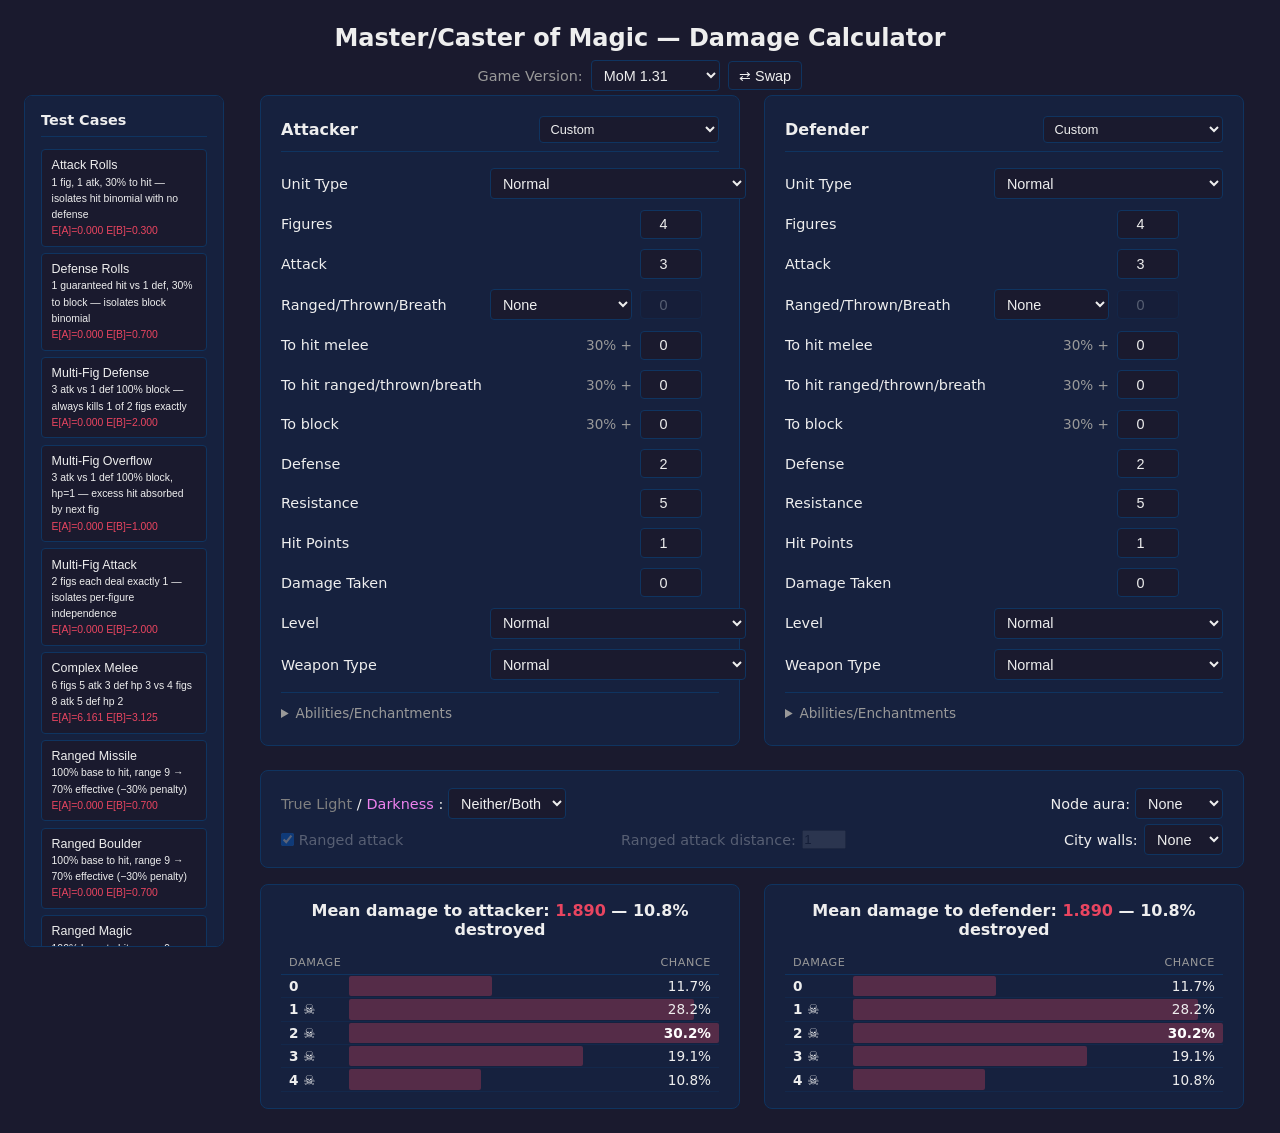
==== commit d3fd52b5: "- Cleaned up html code by splitting some code out into js files - Added spell realm colors - rearran" ====
--- a/index.html
+++ b/index.html
@@ -4,463 +4,7 @@
 <meta charset="UTF-8">
 <meta name="viewport" content="width=device-width, initial-scale=1.0">
 <title>MoM Damage Calculator</title>
-<style>
-  :root {
-    --bg: #1a1a2e;
-    --panel: #16213e;
-    --border: #0f3460;
-    --accent: #e94560;
-    --text: #eee;
-    --muted: #999;
-  }
-  * { box-sizing: border-box; margin: 0; padding: 0; scrollbar-color: var(--border) transparent; }
-  *::-webkit-scrollbar { width: 6px; }
-  *::-webkit-scrollbar-track { background: transparent; }
-  *::-webkit-scrollbar-thumb { background: var(--border); border-radius: 3px; }
-  body {
-    font-family: 'Segoe UI', system-ui, sans-serif;
-    background: var(--bg);
-    color: var(--text);
-    min-height: 100vh;
-    padding: 1.5rem;
-  }
-  h1 {
-    text-align: center;
-    margin-bottom: 0.25rem;
-    font-size: 1.5rem;
-  }
-  .version-bar {
-    display: flex;
-    align-items: center;
-    justify-content: center;
-    gap: 0.5rem;
-    margin: 0.5rem 0 0.25rem;
-  }
-  .version-bar label {
-    font-size: 0.9rem;
-    color: var(--muted);
-  }
-  .version-bar select {
-    padding: 0.35rem 0.5rem;
-    border: 1px solid var(--border);
-    border-radius: 4px;
-    background: var(--bg);
-    color: var(--text);
-    font-size: 0.9rem;
-  }
-  .subtitle {
-    text-align: center;
-    color: var(--muted);
-    font-size: 0.85rem;
-    margin-bottom: 1.5rem;
-  }
-
-  /* --- Input Panels --- */
-  .panels {
-    display: flex;
-    gap: 1.5rem;
-    justify-content: center;
-    flex-wrap: wrap;
-    margin-bottom: 1.5rem;
-  }
-  .panel {
-    background: var(--panel);
-    border: 1px solid var(--border);
-    border-radius: 8px;
-    padding: 1.25rem;
-    min-width: 400px;
-    flex: 0 1 480px;
-  }
-  .panel h2 {
-    font-size: 1rem;
-    margin-bottom: 1rem;
-    padding-bottom: 0.5rem;
-    border-bottom: 1px solid var(--border);
-    display: flex;
-    align-items: center;
-    justify-content: space-between;
-    gap: 0.5rem;
-  }
-  .unit-select {
-    font-size: 0.8rem;
-    padding: 0.25rem 0.4rem;
-    border: 1px solid var(--border);
-    border-radius: 4px;
-    background: var(--bg);
-    color: var(--text);
-    max-width: 180px;
-  }
-  .panel-fields.locked input,
-  .panel-fields.locked select {
-    opacity: 0.5;
-    pointer-events: none;
-  }
-  .panel-fields.locked input[id$="Dmg"],
-  .panel-fields.locked select[id$="Weapon"],
-  .panel-fields.locked select[id$="Level"] {
-    opacity: 1;
-    pointer-events: auto;
-  }
-  .panel-fields select[id$="Weapon"].weapon-locked {
-    opacity: 0.5;
-    pointer-events: none;
-  }
-  .panel-fields select[id$="Level"]:disabled {
-    opacity: 0.5;
-  }
-  .panel-fields {
-    display: grid;
-    grid-template-columns: auto 1fr 62px auto;
-    align-items: center;
-    row-gap: 0.65rem;
-    column-gap: 0.5rem;
-  }
-  .panel-fields label {
-    font-size: 0.9rem;
-    white-space: nowrap;
-    grid-column: 1;
-  }
-  .panel-fields input, .panel-fields select {
-    padding: 0.35rem 0.5rem;
-    border: 1px solid var(--border);
-    border-radius: 4px;
-    background: var(--bg);
-    color: var(--text);
-    font-size: 0.9rem;
-    text-align: center;
-  }
-  /* standalone input: skip col 2, land in col 3 */
-  .panel-fields > input[type="number"] {
-    grid-column: 3;
-  }
-  /* standalone select: span cols 2-4 */
-  .panel-fields > select {
-    grid-column: 2 / 5;
-    text-align: left;
-  }
-  /* dropdown + input combos */
-  .panel-fields > select.mid {
-    grid-column: 2;
-    text-align: left;
-  }
-  /* "30 +" prefix text in col 2, right-aligned */
-  .prefix {
-    grid-column: 2;
-    text-align: right;
-    color: var(--muted);
-    font-size: 0.85rem;
-    white-space: nowrap;
-  }
-  /* "%" suffix overlaps after col 3 */
-  .suffix {
-    color: var(--muted);
-    font-size: 0.8rem;
-    margin-left: -0.3rem;
-  }
-  /* Modified stat value (col 4) */
-  .mod-val {
-    grid-column: 4;
-    font-size: 0.9rem;
-    color: var(--accent);
-    white-space: nowrap;
-    min-width: 2.5em;
-    visibility: hidden;
-  }
-  .mod-val.visible {
-    visibility: visible;
-  }
-  /* --- Presets Sidebar --- */
-  .page-layout {
-    display: flex;
-    gap: 1.5rem;
-    justify-content: center;
-    align-items: flex-start;
-  }
-  .presets {
-    background: var(--panel);
-    border: 1px solid var(--border);
-    border-radius: 8px;
-    padding: 1rem;
-    min-width: 180px;
-    max-width: 200px;
-    flex-shrink: 0;
-    position: sticky;
-    top: 1.5rem;
-    max-height: calc(100vh - 3rem);
-    overflow-y: auto;
-  }
-  .presets h2 {
-    font-size: 0.9rem;
-    margin-bottom: 0.75rem;
-    padding-bottom: 0.5rem;
-    border-bottom: 1px solid var(--border);
-  }
-  .presets button {
-    display: block;
-    width: 100%;
-    padding: 0.45rem 0.6rem;
-    margin-bottom: 0.4rem;
-    border: 1px solid var(--border);
-    border-radius: 4px;
-    background: var(--bg);
-    color: var(--text);
-    font-size: 0.78rem;
-    text-align: left;
-    cursor: pointer;
-    line-height: 1.3;
-  }
-  .presets button:hover {
-    background: var(--border);
-  }
-  .main-content {
-    flex: 1;
-    min-width: 0;
-  }
-  /* --- Common Fields --- */
-  .common-fields {
-    display: flex;
-    align-items: center;
-    justify-content: center;
-    gap: 0.5rem;
-    margin-bottom: 1.5rem;
-    flex-wrap: wrap;
-  }
-  .common-fields label {
-    font-size: 0.9rem;
-    white-space: nowrap;
-    margin-left: 1rem;
-  }
-  .common-fields label:first-child {
-    margin-left: 0;
-  }
-  .common-fields input, .common-fields select {
-    padding: 0.35rem 0.5rem;
-    border: 1px solid var(--border);
-    border-radius: 4px;
-    background: var(--bg);
-    color: var(--text);
-    font-size: 0.9rem;
-    text-align: center;
-  }
-  .common-fields input { width: 62px; }
-  .common-fields select { text-align: left; }
-  /* --- Combat Enchantments Box --- */
-  .combat-enchantments {
-    background: var(--panel);
-    border: 1px solid var(--border);
-    border-radius: 8px;
-    padding: 0.75rem 1.25rem;
-    margin: 0 auto 1rem;
-    max-width: calc(340px + 340px + 1.5rem);
-  }
-  .combat-enchantments summary {
-    cursor: pointer;
-    font-size: 0.9rem;
-    color: var(--muted);
-    user-select: none;
-  }
-  .combat-enchantments summary:hover {
-    color: var(--text);
-  }
-  .enchantments-content {
-    padding-top: 0.5rem;
-  }
-  .enchantments-content .abil-grid {
-    margin-bottom: 0.4rem;
-  }
-  .enchant-row {
-    display: flex;
-    align-items: center;
-    justify-content: space-between;
-    gap: 0.5rem;
-    font-size: 0.9rem;
-    margin-top: 0.3rem;
-  }
-  .enchant-row select, .enchant-row-select {
-    padding: 0.35rem 0.5rem;
-    border: 1px solid var(--border);
-    border-radius: 4px;
-    background: var(--bg);
-    color: var(--text);
-    font-size: 0.9rem;
-    text-align: left;
-  }
-  .check-label {
-    display: flex;
-    align-items: center;
-    gap: 0.3rem;
-    cursor: pointer;
-    font-size: 0.9rem;
-  }
-  .check-label input[type="checkbox"] { margin: 0; cursor: pointer; }
-  .disabled-field { opacity: 0.3; pointer-events: none; }
-  /* --- Results --- */
-  .results {
-    display: flex;
-    gap: 1.5rem;
-    justify-content: center;
-    flex-wrap: wrap;
-  }
-  .dist-panel {
-    background: var(--panel);
-    border: 1px solid var(--border);
-    border-radius: 8px;
-    padding: 1rem 1.25rem;
-    flex: 0 1 340px;
-    min-width: 300px;
-  }
-  .dist-header {
-    font-size: 1rem;
-    font-weight: bold;
-    margin-bottom: 0.75rem;
-    text-align: center;
-  }
-  .dist-header .avg {
-    color: var(--accent);
-  }
-  .dist-table {
-    width: 100%;
-    border-collapse: collapse;
-    font-size: 0.85rem;
-  }
-  .dist-table th {
-    color: var(--muted);
-    font-weight: normal;
-    text-transform: uppercase;
-    font-size: 0.7rem;
-    letter-spacing: 0.05em;
-    padding: 0.3rem 0.5rem;
-    border-bottom: 1px solid var(--border);
-  }
-  .dist-table th:first-child { text-align: left; }
-  .dist-table th:last-child { text-align: right; }
-  .dist-table td {
-    padding: 0.2rem 0.5rem;
-    border: none;
-  }
-  .dist-table tr { border-bottom: 1px solid rgba(15, 52, 96, 0.4); }
-  .dist-table .dmg-cell {
-    text-align: left;
-    font-weight: bold;
-    width: 50px;
-  }
-  .dist-table .chance-cell {
-    position: relative;
-    text-align: right;
-    padding-right: 0.5rem;
-  }
-  .chance-bar {
-    position: absolute;
-    left: 0;
-    top: 1px;
-    bottom: 1px;
-    border-radius: 2px;
-    opacity: 0.3;
-  }
-  .chance-text {
-    position: relative;
-    z-index: 1;
-  }
-  .dist-table .peak .chance-text {
-    font-weight: bold;
-    color: #fff;
-  }
-  .dist-scroll {
-    max-height: 460px;
-    overflow-y: auto;
-  }
-  /* --- Abilities Expandable Section --- */
-  .abilities-section {
-    margin-top: 0.75rem;
-    border-top: 1px solid var(--border);
-    padding-top: 0.5rem;
-  }
-  .abilities-section summary {
-    cursor: pointer;
-    font-size: 0.85rem;
-    color: var(--muted);
-    user-select: none;
-    padding: 0.25rem 0;
-  }
-  .abilities-section summary:hover {
-    color: var(--text);
-  }
-  .abilities-content {
-    padding-top: 0.5rem;
-  }
-  .abilities-content.locked .group-abilities input,
-  .abilities-content.locked .group-abilities select,
-  .abilities-content.locked .group-abilities label,
-  .abilities-content.locked .group-enchantments .abil-num-row input,
-  .abilities-content.locked .group-enchantments .abil-num-row select,
-  .abilities-content.locked .group-enchantments .abil-num-row label {
-    opacity: 0.5;
-    pointer-events: none;
-  }
-  .abil-group-header {
-    font-size: 0.7rem;
-    text-transform: uppercase;
-    letter-spacing: 0.05em;
-    color: var(--muted);
-    margin: 0.5rem 0 0.25rem;
-    padding-bottom: 0.15rem;
-    border-bottom: 1px solid rgba(15, 52, 96, 0.4);
-  }
-  .abil-group-header:first-child {
-    margin-top: 0;
-  }
-  .abil-grid {
-    display: grid;
-    grid-template-columns: 1fr 1fr;
-    gap: 0.2rem 0.5rem;
-  }
-  .abil-check {
-    display: flex;
-    align-items: center;
-    gap: 0.3rem;
-    font-size: 0.8rem;
-    cursor: pointer;
-    white-space: nowrap;
-  }
-  .abil-check input[type="checkbox"] {
-    margin: 0;
-    cursor: pointer;
-  }
-  .abil-num-row {
-    display: flex;
-    align-items: center;
-    gap: 0.4rem;
-    font-size: 0.8rem;
-    margin: 0.15rem 0;
-  }
-  .abil-num-row label {
-    flex: 1;
-    white-space: nowrap;
-  }
-  .abil-num-row select {
-    flex: none;
-    padding: 0.2rem 0.3rem;
-    border: 1px solid var(--border);
-    border-radius: 4px;
-    background: var(--bg);
-    color: var(--text);
-    font-size: 0.8rem;
-    text-align: left;
-  }
-  .abil-num-row:has(select) label {
-    flex: none;
-  }
-  .abil-num-row input[type="number"] {
-    width: 50px;
-    padding: 0.2rem 0.3rem;
-    border: 1px solid var(--border);
-    border-radius: 4px;
-    background: var(--bg);
-    color: var(--text);
-    font-size: 0.8rem;
-    text-align: center;
-  }
-</style>
+<link rel="stylesheet" href="style.css">
 </head>
 <body>
 
@@ -473,6 +17,7 @@
     <option value="com_6.08">CoM 6.08</option>
     <option value="com2_1.05.11">CoM2 1.05.11</option>
   </select>
+  <button class="swap-btn" onclick="swapAttackerDefender()" title="Swap attacker and defender">&#8644; Swap</button>
 </div>
 
 <div class="page-layout">
@@ -491,7 +36,12 @@
       <select id="aAbil_unitType">
         <option value="normal">Normal</option>
         <option value="hero">Hero</option>
-        <option value="fantastic">Fantastic</option>
+        <option value="fantastic_nature">Fantastic (Nature)</option>
+        <option value="fantastic_sorcery">Fantastic (Sorcery)</option>
+        <option value="fantastic_chaos">Fantastic (Chaos)</option>
+        <option value="fantastic_life">Fantastic (Life)</option>
+        <option value="fantastic_death">Fantastic (Death)</option>
+        <option value="fantastic_arcane">Fantastic (Arcane)</option>
       </select>
 
       <label>Figures</label>
@@ -579,7 +129,12 @@
       <select id="bAbil_unitType">
         <option value="normal">Normal</option>
         <option value="hero">Hero</option>
-        <option value="fantastic">Fantastic</option>
+        <option value="fantastic_nature">Fantastic (Nature)</option>
+        <option value="fantastic_sorcery">Fantastic (Sorcery)</option>
+        <option value="fantastic_chaos">Fantastic (Chaos)</option>
+        <option value="fantastic_life">Fantastic (Life)</option>
+        <option value="fantastic_death">Fantastic (Death)</option>
+        <option value="fantastic_arcane">Fantastic (Arcane)</option>
       </select>
 
       <label>Figures</label>
@@ -661,1366 +216,61 @@
   </div>
 </div>
 
-<details class="combat-enchantments">
-  <summary>Both Sides Enchantments</summary>
-  <div class="enchantments-content">
-    <div class="enchant-row">
-      <label class="abil-check"><input type="checkbox" id="enchDarkness"> Darkness/C. of Shadow/E. Night</label>
-      <label class="abil-check"><input type="checkbox" id="enchHeavenlyLight"> True Light/H. Light</label>
-      <label class="abil-check">Node aura:
-        <select id="nodeAura" class="enchant-row-select">
-          <option value="none" selected>None</option>
-          <option value="chaos">Chaos</option>
-          <option value="nature">Nature</option>
-          <option value="sorcery">Sorcery</option>
-        </select>
-      </label>
-    </div>
-  </div>
-</details>
-
-<div class="common-fields">
-  <label id="rangedCheckLabel" class="check-label">
-    Ranged attack <input type="checkbox" id="rangedCheck" checked>
-  </label>
-  <label id="rangedDistLabel">Ranged attack distance:</label>
-  <input type="number" id="rangedDist" min="1" max="99" value="1">
-  <label>City walls:</label>
-  <select id="cityWalls">
-    <option value="none" selected>None</option>
-    <option value="1">+1 def</option>
-    <option value="3">+3 def</option>
-  </select>
-</div>
+<div class="combat-enchantments">
+  <div class="enchant-row">
+    <label class="abil-check"><span class="realm-life">True Light</span>/<span class="realm-death">Darkness</span>:
+      <select id="enchLightDark" class="enchant-row-select">
+        <option value="none" selected>Neither/Both</option>
+        <option value="trueLight">True Light</option>
+        <option value="darkness">Darkness</option>
+      </select>
+    </label>
+    <label class="abil-check">Node aura:
+      <select id="nodeAura" class="enchant-row-select">
+        <option value="none" selected>None</option>
+        <option value="chaos">Chaos</option>
+        <option value="nature">Nature</option>
+        <option value="sorcery">Sorcery</option>
+      </select>
+    </label>
+  </div>
+  <div class="enchant-row">
+    <label id="rangedCheckLabel" class="check-label">
+      <input type="checkbox" id="rangedCheck" checked> Ranged attack
+    </label>
+    <span class="field-group" id="rangedDistLabel">
+      <label>Ranged attack distance:</label>
+      <input type="number" id="rangedDist" min="1" max="99" value="1">
+    </span>
+    <span class="field-group">
+      <label>City walls:</label>
+      <select id="cityWalls">
+        <option value="none" selected>None</option>
+        <option value="1">+1 def</option>
+        <option value="3">+3 def</option>
+      </select>
+    </span>
+  </div>
+</div>
+
 
 <div class="results" id="results">
   <div class="dist-panel" id="distA"></div>
   <div class="dist-panel" id="distB"></div>
+  <div class="breakdown-section" id="breakdownSection" style="display:none">
+    <div class="breakdown-label">Damage breakdown by phase</div>
+    <div class="breakdown-grid" id="breakdownGrid"></div>
+  </div>
 </div>
 
 </div><!-- /main-content -->
 </div><!-- /page-layout -->
 
-<script>
-// --- Unit Database ---
-
-const RACE_NAMES = {
-  0: 'Barbarian', 1: 'Beastmen', 2: 'Dark Elf', 3: 'Draconian', 4: 'Dwarf',
-  5: 'Gnoll', 6: 'Halfling', 7: 'High Elf', 8: 'High Men', 9: 'Klackon',
-  10: 'Lizardman', 11: 'Nomad', 12: 'Orc', 13: 'Troll', 14: 'Special',
-  15: 'Arcane', 16: 'Nature', 17: 'Sorcery', 18: 'Chaos', 19: 'Life', 20: 'Death',
-};
-
-// RangedType ID -> calculator ranged type
-const RANGED_TYPE_MAP = {
-  10: 'boulder', // boulder
-  11: 'boulder', // cannon
-  20: 'missile',
-  21: 'missile', // sling
-  30: 'magic_c', // chaos — lightning bolt (Warlock hero, Chaos Warrior hero, Storm Giant)
-  31: 'magic_c', // chaos — fire bolt (Magicians, Warlocks, Golden One hero, Witch hero, etc., Efreet)
-  32: 'magic_s', // sorcery — ice bolt (Wind Mage hero, Djinn); also illusion ball (Sage hero, Illusionist hero)
-  33: 'magic_c', // chaos — death bolt (Necromancer hero, Shadow Demons, Demon Lord, Ghouls)
-  34: 'magic_s', // sorcery (Water Elemental)
-  35: 'magic_n', // nature — priest sparkles (Healer hero, Priestess hero, Priests, Shamans)
-  36: 'magic_c', // chaos — drow sparkles (Dark Elf units, Nightmares)
-  37: 'magic_n', // nature — sprite shimmer (Sprites)
-  38: 'magic_n', // nature — green bolt (Druid hero, Elven Archer hero)
-};
-
-// --- Ability Definitions ---
-// Each ability: { key, label, type: 'bool'|'num', match, group }
-// 'match' is used to find the ability in the unit's abilities array.
-// For bool: matches exact name or name=value. For num: matches name=value and extracts value.
-const ABILITY_DEFS = [
-  // Abilities (innate unit abilities) — numeric first
-  { key: 'poison', label: 'Poison Touch', type: 'num', match: 'Poison', group: 'Abilities' },
-  { key: 'lifeSteal', label: 'Life Steal', type: 'num', match: 'LifeSteal', group: 'Abilities' },
-  { key: 'stoningTouch', label: 'Stoning Touch', type: 'num', match: 'StoningTouch', group: 'Abilities' },
-  { key: 'deathGaze', label: 'Death Gaze', type: 'num', match: 'DeathGaze', group: 'Abilities' },
-  { key: 'stoningGaze', label: 'Stoning Gaze', type: 'num', match: 'StoningGaze', group: 'Abilities' },
-  { key: 'doomGaze', label: 'Doom Gaze', type: 'num', match: 'DoomGaze', group: 'Abilities' },
-  { key: 'gazeRanged', label: 'Hidden Gaze Attack', type: 'num', match: 'GazeRanged', group: 'Abilities' },
-  { key: 'armorPiercing', label: 'Armor Piercing', type: 'bool', match: 'ArmorPiercing', group: 'Abilities' },
-  { key: 'firstStrike', label: 'First Strike', type: 'bool', match: 'FirstStrike', group: 'Abilities' },
-  { key: 'negateFirstStrike', label: 'Negate First Strike', type: 'bool', match: 'NegateFirstStrike', group: 'Abilities' },
-  { key: 'largeShield', label: 'Large Shield', type: 'bool', match: 'LargeShield', group: 'Abilities' },
-  { key: 'lucky', label: 'Lucky', type: 'bool', match: 'Lucky', group: 'Abilities' },
-  { key: 'illusion', label: 'Illusion', type: 'bool', match: 'Illusion', group: 'Abilities' },
-  { key: 'longRange', label: 'Long Range', type: 'bool', match: 'LongRange', group: 'Abilities' },
-  { key: 'doom', label: 'Doom Damage', type: 'bool', match: 'Doom', group: 'Abilities' },
-  { key: 'fireImmunity', label: 'Fire Immunity', type: 'bool', match: 'FireImmunity', group: 'Abilities' },
-  { key: 'coldImmunity', label: 'Cold Immunity', type: 'bool', match: 'ColdImmunity', group: 'Abilities' },
-  { key: 'deathImmunity', label: 'Death Immunity', type: 'bool', match: 'DeathImmunity', group: 'Abilities' },
-  { key: 'poisonImmunity', label: 'Poison Immunity', type: 'bool', match: 'PoisonImmunity', group: 'Abilities' },
-  { key: 'stoningImmunity', label: 'Stoning Immunity', type: 'bool', match: 'StoningImmunity', group: 'Abilities' },
-  { key: 'lightningResist', label: 'Lightning Resist', type: 'bool', match: 'LightningResist', group: 'Abilities' },
-  // Abilities/Enchantments (innate or granted by spells)
-  { key: 'fear', label: 'Cause Fear', type: 'bool', match: 'Fear', group: 'Abilities/Enchantments' },
-  { key: 'invisibility', label: 'Invisible', type: 'bool', match: 'Invisibility', group: 'Abilities/Enchantments' },
-  { key: 'immolation', label: 'Immolation', type: 'bool', match: 'Immolation', group: 'Abilities/Enchantments' },
-  { key: 'magicImmunity', label: 'Magic Immunity', type: 'bool', match: 'MagicImmunity', group: 'Abilities/Enchantments' },
-  { key: 'missileImmunity', label: 'Missile Imm./G. Wind', type: 'bool', match: 'MissileImmunity', group: 'Abilities/Enchantments' },
-  { key: 'weaponImmunity', label: 'Weapon Imm./Wr. Form', type: 'bool', match: 'WeaponImmunity', group: 'Abilities/Enchantments' },
-  { key: 'illusionImmunity', label: 'Illusion Imm./Tr. Sight', type: 'bool', match: 'IllusionImmunity', group: 'Abilities/Enchantments' },
-  { key: 'resistanceToAll', label: 'Received resistance to all', type: 'num', match: 'ResistanceToAll', group: 'Abilities/Enchantments' },
-  { key: 'holyBonus', label: 'Received holy bonus', type: 'num', match: 'HolyBonus', group: 'Abilities/Enchantments' },
-  // Enchantments (spell-granted only)
-  { key: 'prayer', label: 'Prayer', type: 'select', options: [['none','None'],['prayer','Prayer'],['highPrayer','High Prayer']], group: 'Enchantments' },
-  { key: 'flameBlade', label: 'Metal Fires/Flame Blade', type: 'select', options: [['none','None'],['metalFires','Metal Fires'],['flameBlade','Flame Blade']], group: 'Enchantments' },
-  { key: 'chaosChannels', label: 'Chaos Channels', type: 'select', options: [['none','None'],['defense','+Defense'],['fireBreath','+Fire Breath']], group: 'Enchantments' },
-  { key: 'stoneSkin', label: 'Stone/Iron Skin', type: 'select', options: [['none','None'],['stoneSkin','Stone Skin'],['ironSkin','Iron Skin']], group: 'Enchantments' },
-  { key: 'bless', label: 'Bless', type: 'bool', match: 'Bless', group: 'Enchantments' },
-  { key: 'blur', label: 'Blur', type: 'bool', match: 'Blur', group: 'Enchantments' },
-  { key: 'warpReality', label: 'Warp Reality', type: 'bool', match: 'WarpReality', group: 'Enchantments' },
-  { key: 'blackPrayer', label: 'Debuffed by Black Prayer', type: 'bool', match: 'BlackPrayer', group: 'Enchantments' },
-  { key: 'holyWeapon', label: 'Holy Weapon/H. Arms', type: 'bool', match: 'HolyWeapon', group: 'Enchantments' },
-  { key: 'holyArmor', label: 'Holy Armor', type: 'bool', match: 'HolyArmor', group: 'Enchantments' },
-  { key: 'invulnerability', label: 'Invulnerability', type: 'bool', match: 'Invulnerability', group: 'Enchantments' },
-  { key: 'righteousness', label: 'Righteousness', type: 'bool', match: 'Righteousness', group: 'Enchantments' },
-  { key: 'charmOfLife', label: 'Charm of Life', type: 'bool', match: 'CharmOfLife', group: 'Enchantments' },
-  { key: 'eldritchWeapon', label: 'Eldritch Weapon', type: 'bool', match: 'EldritchWeapon', group: 'Enchantments' },
-  { key: 'berserk', label: 'Berserk', type: 'bool', match: 'Berserk', group: 'Enchantments' },
-  { key: 'haste', label: 'Haste', type: 'bool', match: 'Haste', group: 'Enchantments' },
-  { key: 'blackChannels', label: 'Black Channels', type: 'bool', match: 'BlackChannels', group: 'Enchantments' },
-  { key: 'giantStrength', label: 'Giant Strength', type: 'bool', match: 'GiantStrength', group: 'Enchantments' },
-  { key: 'lionheart', label: 'Lionheart', type: 'bool', match: 'Lionheart', group: 'Enchantments' },
-  { key: 'elementalArmor', label: 'Elemental Armor', type: 'bool', match: 'ElementalArmor', group: 'Enchantments' },
-  { key: 'resistElements', label: 'Resist Elements', type: 'bool', match: 'ResistElements', group: 'Enchantments' },
-  { key: 'resistMagic', label: 'Resist Magic', type: 'bool', match: 'ResistMagic', group: 'Enchantments' },
-];
-
-function buildAbilitiesUI(prefix) {
-  const container = document.getElementById(prefix + 'Abilities');
-  let gridDiv = null;
-  let currentGroup = '';
-  let currentGroupClass = '';
-  for (const abil of ABILITY_DEFS) {
-    if (abil.group && abil.group !== currentGroup) {
-      currentGroup = abil.group;
-      currentGroupClass = 'group-' + currentGroup.toLowerCase().replace(/[^a-z]+/g, '-');
-      gridDiv = null;
-      const header = document.createElement('div');
-      header.className = 'abil-group-header';
-      header.textContent = currentGroup;
-      container.appendChild(header);
-    }
-    const id = prefix + 'Abil_' + abil.key;
-    if (abil.type === 'bool') {
-      if (!gridDiv) {
-        gridDiv = document.createElement('div');
-        gridDiv.className = 'abil-grid ' + currentGroupClass;
-        container.appendChild(gridDiv);
-      }
-      const lbl = document.createElement('label');
-      lbl.className = 'abil-check';
-      lbl.innerHTML = `<input type="checkbox" id="${id}"> ${abil.label}`;
-      gridDiv.appendChild(lbl);
-    } else if (abil.type === 'select') {
-      gridDiv = null;
-      const row = document.createElement('div');
-      row.className = 'abil-num-row ' + currentGroupClass;
-      const opts = abil.options.map(([v, l]) => `<option value="${v}">${l}</option>`).join('');
-      row.innerHTML = `<label for="${id}">${abil.label}</label><select id="${id}">${opts}</select>`;
-      container.appendChild(row);
-    } else {
-      gridDiv = null;
-      const row = document.createElement('div');
-      row.className = 'abil-num-row ' + currentGroupClass;
-      row.innerHTML = `<label for="${id}">${abil.label}</label><input type="number" id="${id}" value="0" min="-50" max="50">`;
-      container.appendChild(row);
-    }
-  }
-}
-
-function parseAbilitiesFromUnit(unit) {
-  const result = {};
-  const abilities = unit.abilities || [];
-  for (const abil of ABILITY_DEFS) {
-    if (abil.type === 'bool') {
-      // Match exact name or name=value
-      result[abil.key] = abilities.some(a => a === abil.match || a.startsWith(abil.match + '='));
-    } else {
-      // Find name=value and extract the number
-      const found = abilities.find(a => a.startsWith(abil.match + '='));
-      if (found) {
-        result[abil.key] = parseInt(found.split('=')[1]) || 0;
-      } else if (abilities.includes(abil.match)) {
-        // Value-less version (e.g., "Immolation" in CoM2)
-        result[abil.key] = 1;
-      } else {
-        result[abil.key] = 0;
-      }
-    }
-  }
-  return result;
-}
-
-function applyAbilities(prefix, abilValues) {
-  for (const abil of ABILITY_DEFS) {
-    const el = document.getElementById(prefix + 'Abil_' + abil.key);
-    if (!el) continue;
-    if (abil.type === 'bool') {
-      el.checked = !!abilValues[abil.key];
-    } else if (abil.type === 'select') {
-      el.value = abilValues[abil.key] || abil.options[0][0];
-    } else {
-      el.value = abilValues[abil.key] || 0;
-    }
-  }
-}
-
-function clearAbilities(prefix) {
-  for (const abil of ABILITY_DEFS) {
-    const el = document.getElementById(prefix + 'Abil_' + abil.key);
-    if (!el) continue;
-    if (abil.type === 'bool') {
-      el.checked = false;
-    } else if (abil.type === 'select') {
-      el.value = abil.options[0][0];
-    } else {
-      el.value = 0;
-    }
-  }
-}
-
-// Build UI on load
-buildAbilitiesUI('a');
-buildAbilitiesUI('b');
-
-// When unit type changes on a custom unit, update level availability
-['a', 'b'].forEach(prefix => {
-  const unitTypeSel = document.getElementById(prefix + 'Abil_unitType');
-  if (unitTypeSel) {
-    unitTypeSel.addEventListener('change', () => {
-      updateCustomLevelState(prefix);
-      updateModifiedDisplay(prefix);
-      calculate();
-    });
-  }
-});
-
-// Parsed unit databases per version. Loaded on demand.
-const unitDatabases = {};
-
-function parseUnitsINI(text) {
-  const units = [];
-  let current = null;
-  for (const rawLine of text.split('\n')) {
-    const line = rawLine.trim();
-    if (!line) continue;
-    const secMatch = line.match(/^\[(\d+)\]$/);
-    if (secMatch) {
-      if (current) units.push(current);
-      current = { index: parseInt(secMatch[1]) };
-      continue;
-    }
-    if (!current) continue;
-    const eqIdx = line.indexOf('=');
-    if (eqIdx < 0) continue;
-    const key = line.substring(0, eqIdx).trim();
-    const val = line.substring(eqIdx + 1).trim();
-    current[key] = val;
-  }
-  if (current) units.push(current);
-  return units;
-}
-
-function iniUnitToCalcStats(u) {
-  const atk = parseInt(u.Attack) || 0;
-  const def = parseInt(u.Defense) || 0;
-  const res = parseInt(u.Resistance) || 0;
-  const hp = parseInt(u.HP) || 1;
-  const figs = parseInt(u.Figures) || 1;
-  const hit = parseInt(u.Hit) || 30;
-  const toHitMod = hit - 30;
-
-  // Ranged
-  let rangedType = 'none';
-  let ranged = 0;
-  if (u.Ranged && parseInt(u.Ranged) > 0) {
-    ranged = parseInt(u.Ranged);
-    const rt = parseInt(u.RangedType) || 20;
-    rangedType = RANGED_TYPE_MAP[rt] || 'missile';
-  }
-
-  // Thrown / Breath
-  let thrownType = 'none';
-  let thrown = 0;
-  if (u.Thrown && parseInt(u.Thrown) > 0) {
-    thrownType = 'thrown';
-    thrown = parseInt(u.Thrown);
-  } else if (u.FireBreath && parseInt(u.FireBreath) > 0) {
-    thrownType = 'fire';
-    thrown = parseInt(u.FireBreath);
-  } else if (u.LightningBreath && parseInt(u.LightningBreath) > 0) {
-    thrownType = 'lightning';
-    thrown = parseInt(u.LightningBreath);
-  }
-
-  return {
-    figs, atk, def, res, hp, toHitMod, toBlkMod: 0, dmg: 0,
-    rangedType, ranged, thrownType, thrown, weapon: 'normal',
-  };
-}
-
-function getUnitDisplayName(u) {
-  const name = u.Name || 'Unknown';
-  const race = parseInt(u.Race);
-  if (u.DisplayRace === 'Yes' && RACE_NAMES[race] && RACE_NAMES[race] !== 'Special') {
-    return RACE_NAMES[race] + ' ' + name;
-  }
-  return name;
-}
-
-function getUnitCategory(u) {
-  const idx = u.index;
-  if (u.HeroType) return 'Heroes';
-  if (idx >= 35 && idx <= 38) return 'General';
-  const race = parseInt(u.Race);
-  if (race >= 15) {  // fantastic creatures
-    const realm = { 15: 'Arcane', 16: 'Nature', 17: 'Sorcery', 18: 'Chaos', 19: 'Life', 20: 'Death' };
-    return (realm[race] || 'Fantastic') + ' Creatures';
-  }
-  if (RACE_NAMES[race]) return RACE_NAMES[race];
-  return 'Other';
-}
-
-
-const MOM_UNITS_DATA = {"1":{"id":1,"name":"Dwarf","race":"Dwarven","category":"Heroes","figures":1,"defense":4,"resist":10,"hp":10,"melee":5,"moves":2,"abilities":["Hero"],"cost":100,"upkeep":2},"2":{"id":2,"name":"Barbarian","race":"Barbarian","category":"Heroes","figures":1,"defense":3,"resist":6,"hp":9,"melee":5,"moves":2,"thrown_breath_type":"thrown","thrown_breath":3,"abilities":["Hero"],"cost":100,"upkeep":2},"3":{"id":3,"name":"Sage","race":"High Men","category":"Heroes","figures":1,"defense":4,"resist":6,"hp":5,"melee":1,"ranged":6,"moves":2,"ranged_type":"Magic(S)","abilities":["Hero"],"cost":100,"upkeep":2},"4":{"id":4,"name":"Dervish","race":"High Men","category":"Heroes","figures":1,"defense":4,"resist":6,"hp":6,"melee":4,"ranged":4,"moves":2,"ammo":8,"ranged_type":"Missile","abilities":["Hero"],"cost":100,"upkeep":2},"5":{"id":5,"name":"Beastmaster","race":"Beastmen","category":"Heroes","figures":1,"defense":4,"resist":6,"hp":7,"melee":5,"moves":2,"abilities":["Hero"],"cost":100,"upkeep":2},"6":{"id":6,"name":"Bard","race":"High Men","category":"Heroes","figures":1,"defense":5,"resist":6,"hp":6,"melee":4,"moves":2,"abilities":["Hero"],"cost":100,"upkeep":2},"7":{"id":7,"name":"Orc Warrior","race":"Orc","category":"Heroes","figures":1,"defense":4,"resist":6,"hp":8,"melee":6,"moves":2,"thrown_breath_type":"thrown","thrown_breath":3,"abilities":["Hero"],"cost":100,"upkeep":2},"8":{"id":8,"name":"Healer","race":"High Men","category":"Heroes","figures":1,"defense":5,"resist":7,"hp":5,"melee":3,"ranged":6,"moves":2,"ranged_type":"Magic(N)","abilities":["Hero","Healer"],"cost":100,"upkeep":2},"9":{"id":9,"name":"Huntress","race":"High Men","category":"Heroes","figures":1,"defense":3,"resist":6,"hp":7,"melee":5,"ranged":4,"moves":2,"ammo":8,"ranged_type":"Missile","abilities":["Hero"],"cost":100,"upkeep":2},"10":{"id":10,"name":"Thief","race":"High Men","category":"Heroes","figures":1,"defense":5,"resist":6,"hp":7,"melee":5,"moves":2,"abilities":["Hero"],"cost":100,"upkeep":2},"11":{"id":11,"name":"Druid","race":"High Men","category":"Heroes","figures":1,"defense":5,"resist":6,"hp":5,"melee":1,"ranged":8,"moves":2,"ranged_type":"Magic(N)","abilities":["Hero","Purify"],"cost":150,"upkeep":3},"12":{"id":12,"name":"War Monk","race":"High Men","category":"Heroes","figures":1,"defense":5,"resist":6,"hp":6,"melee":6,"moves":2,"abilities":["Hero"],"cost":150,"upkeep":3},"13":{"id":13,"name":"Warrior Mage","race":"High Men","category":"Heroes","figures":1,"defense":4,"resist":6,"hp":7,"melee":4,"ranged":4,"moves":2,"ranged_type":"Magic(C)","abilities":["Hero"],"cost":150,"upkeep":3},"14":{"id":14,"name":"Magician","race":"High Men","category":"Heroes","figures":1,"defense":5,"resist":10,"hp":5,"melee":1,"ranged":8,"moves":2,"ranged_type":"Magic(C)","abilities":["Hero","Missile Immunity"],"cost":150,"upkeep":3},"15":{"id":15,"name":"Assassin","race":"High Men","category":"Heroes","figures":1,"defense":5,"resist":6,"hp":6,"melee":3,"moves":2,"abilities":["Hero","Poison Touch=5"],"cost":150,"upkeep":3},"16":{"id":16,"name":"Wind Mage","race":"High Men","category":"Heroes","figures":1,"defense":5,"resist":6,"hp":5,"melee":1,"ranged":6,"moves":2,"ranged_type":"Magic(N)","abilities":["Hero","Wind Walking","Missile Immunity"],"cost":200,"upkeep":4},"17":{"id":17,"name":"Ranger","race":"High Men","category":"Heroes","figures":1,"defense":5,"resist":6,"hp":8,"melee":6,"ranged":5,"moves":2,"ammo":8,"ranged_type":"Missile","abilities":["Hero"],"cost":200,"upkeep":4},"18":{"id":18,"name":"Draconian","race":"Draconian","category":"Heroes","figures":1,"defense":5,"resist":6,"hp":8,"melee":7,"moves":3,"thrown_breath_type":"fire","thrown_breath":5,"abilities":["Hero","Flight"],"cost":200,"upkeep":4},"19":{"id":19,"name":"Witch","race":"High Men","category":"Heroes","figures":1,"defense":5,"resist":6,"hp":5,"melee":1,"ranged":8,"moves":2,"ranged_type":"Magic(C)","abilities":["Hero","Missile Immunity"],"cost":200,"upkeep":4},"20":{"id":20,"name":"Golden One","race":"High Men","category":"Heroes","figures":1,"defense":6,"resist":6,"hp":6,"melee":6,"ranged":6,"moves":2,"ranged_type":"Magic(C)","abilities":["Hero"],"cost":200,"upkeep":4},"21":{"id":21,"name":"Ninja","race":"High Men","category":"Heroes","figures":1,"defense":5,"resist":6,"hp":7,"melee":6,"moves":2,"abilities":["Hero","Invisibility"],"cost":300,"upkeep":6},"22":{"id":22,"name":"Rogue","race":"High Men","category":"Heroes","figures":1,"defense":5,"resist":6,"hp":8,"melee":7,"moves":2,"abilities":["Hero"],"cost":300,"upkeep":6},"23":{"id":23,"name":"Amazon","race":"High Men","category":"Heroes","figures":1,"defense":4,"resist":6,"hp":8,"melee":7,"moves":2,"thrown_breath_type":"thrown","thrown_breath":4,"abilities":["Hero"],"cost":300,"upkeep":6},"24":{"id":24,"name":"Warlock","race":"High Men","category":"Heroes","figures":1,"defense":5,"resist":10,"hp":5,"melee":1,"ranged":8,"moves":2,"ranged_type":"Magic(C)","abilities":["Hero","Missile Immunity"],"cost":300,"upkeep":6},"25":{"id":25,"name":"Unknown","race":"High Men","category":"Heroes","figures":1,"defense":4,"resist":10,"hp":8,"melee":5,"ranged":5,"moves":2,"ranged_type":"Magic(C)","abilities":["Hero"],"cost":300,"upkeep":6},"26":{"id":26,"name":"Illusionist","race":"High Men","category":"Heroes","figures":1,"defense":4,"resist":6,"hp":5,"melee":1,"ranged":5,"moves":2,"ranged_type":"Magic(S)","abilities":["Hero","Missile Immunity","Illusionary attack"],"cost":500,"upkeep":10},"27":{"id":27,"name":"Swordsman","race":"High Men","category":"Heroes","figures":1,"defense":5,"resist":6,"hp":10,"melee":6,"moves":2,"abilities":["Hero"],"cost":500,"upkeep":10},"28":{"id":28,"name":"Priestess","race":"High Men","category":"Heroes","figures":1,"defense":5,"resist":6,"hp":5,"melee":2,"ranged":8,"moves":2,"ranged_type":"Magic(N)","abilities":["Hero","Healer","Purify"],"cost":500,"upkeep":10},"29":{"id":29,"name":"Paladin","race":"High Men","category":"Heroes","figures":1,"defense":5,"resist":6,"hp":8,"melee":9,"moves":2,"abilities":["Hero","Healer","Magic Immunity","Armor Piercing","First Strike"],"cost":500,"upkeep":10},"30":{"id":30,"name":"Black Knight","race":"High Men","category":"Heroes","figures":1,"defense":5,"resist":6,"hp":10,"melee":9,"moves":2,"abilities":["Hero","Magic Immunity","Armor Piercing","First Strike"],"cost":500,"upkeep":10},"31":{"id":31,"name":"Elven Archer","race":"High Elf","category":"Heroes","figures":1,"defense":6,"resist":6,"hp":6,"melee":5,"ranged":8,"moves":2,"ammo":8,"ranged_type":"Missile","abilities":["Hero"],"cost":500,"upkeep":10},"32":{"id":32,"name":"Knight","race":"High Men","category":"Heroes","figures":1,"defense":5,"resist":6,"hp":9,"melee":8,"moves":2,"abilities":["Hero"],"cost":500,"upkeep":10},"33":{"id":33,"name":"Necromancer","race":"High Men","category":"Heroes","figures":1,"defense":5,"resist":6,"hp":5,"melee":1,"ranged":7,"moves":2,"ranged_type":"Magic(C)","abilities":["Hero","Missile Immunity","Life Steal=1"],"cost":500,"upkeep":10},"34":{"id":34,"name":"Chaos Warrior","race":"High Men","category":"Heroes","figures":1,"defense":5,"resist":9,"hp":8,"melee":8,"ranged":8,"moves":2,"ranged_type":"Magic(C)","abilities":["Hero","Armor Piercing"],"cost":500,"upkeep":10},"35":{"id":35,"name":"Chosen","race":"Life","category":"Heroes","figures":1,"defense":8,"resist":12,"hp":12,"melee":12,"moves":2,"abilities":["Hero","Missile Immunity","Magic Immunity"],"cost":600,"upkeep":12},"36":{"id":36,"name":"Trireme","race":"Generic","category":"Generic","figures":1,"defense":4,"resist":4,"hp":10,"melee":6,"moves":2,"cost":60,"upkeep":2},"37":{"id":37,"name":"Galley","race":"Generic","category":"Generic","figures":1,"defense":4,"resist":6,"hp":20,"melee":8,"ranged":2,"moves":3,"ammo":8,"ranged_type":"Missile","cost":100,"upkeep":2},"38":{"id":38,"name":"Catapult","race":"Generic","category":"Generic","figures":1,"defense":2,"resist":4,"hp":10,"melee":0,"ranged":10,"moves":1,"ammo":10,"ranged_type":"Boulder","abilities":["Wall Crusher","Long Range"],"cost":100,"upkeep":2},"39":{"id":39,"name":"Warship","race":"Generic","category":"Generic","figures":1,"defense":5,"resist":7,"hp":30,"melee":10,"ranged":10,"moves":4,"ammo":99,"ranged_type":"Boulder","abilities":["Long Range"],"cost":160,"upkeep":4},"40":{"id":40,"name":"Barbarian Spearmen","race":"Barbarian","category":"Barbarian","figures":8,"defense":2,"resist":5,"hp":1,"melee":1,"moves":1,"thrown_breath_type":"thrown","thrown_breath":1,"cost":15},"41":{"id":41,"name":"Barbarian Swordsmen","race":"Barbarian","category":"Barbarian","figures":6,"defense":2,"resist":5,"hp":1,"melee":3,"moves":1,"thrown_breath_type":"thrown","thrown_breath":1,"abilities":["Large Shield"],"cost":30,"upkeep":1},"42":{"id":42,"name":"Barbarian Bowmen","race":"Barbarian","category":"Barbarian","figures":6,"defense":1,"resist":5,"hp":1,"melee":1,"ranged":1,"moves":1,"ammo":8,"ranged_type":"Missile","cost":30,"upkeep":1},"43":{"id":43,"name":"Barbarian Cavalry","race":"Barbarian","category":"Barbarian","figures":4,"defense":2,"resist":5,"hp":3,"melee":4,"moves":2,"thrown_breath_type":"thrown","thrown_breath":1,"abilities":["First Strike"],"cost":60,"upkeep":2},"44":{"id":44,"name":"Barbarian Shaman","race":"Barbarian","category":"Barbarian","figures":4,"defense":3,"resist":7,"hp":1,"melee":2,"ranged":2,"moves":1,"ammo":4,"ranged_type":"Magic(N)","abilities":["Healer","Purify"],"cost":50,"upkeep":1},"45":{"id":45,"name":"Berserkers","race":"Barbarian","category":"Barbarian","figures":6,"defense":3,"resist":7,"hp":3,"melee":7,"moves":1,"thrown_breath_type":"thrown","thrown_breath":3,"cost":120,"upkeep":3},"46":{"id":46,"name":"Beastmen Spearmen","race":"Beastmen","category":"Beastmen","figures":8,"defense":2,"resist":5,"hp":2,"melee":2,"moves":1,"cost":20},"47":{"id":47,"name":"Beastmen Swordsmen","race":"Beastmen","category":"Beastmen","figures":6,"defense":2,"resist":5,"hp":2,"melee":4,"moves":1,"abilities":["Large Shield"],"cost":40,"upkeep":1},"48":{"id":48,"name":"Beastmen Halberdiers","race":"Beastmen","category":"Beastmen","figures":6,"defense":3,"resist":5,"hp":2,"melee":5,"moves":1,"cost":80,"upkeep":2},"49":{"id":49,"name":"Beastmen Bowmen","race":"Beastmen","category":"Beastmen","figures":6,"defense":1,"resist":5,"hp":2,"melee":2,"ranged":1,"moves":1,"ammo":8,"ranged_type":"Missile","cost":60,"upkeep":2},"50":{"id":50,"name":"Beastmen Priests","race":"Beastmen","category":"Beastmen","figures":4,"defense":4,"resist":8,"hp":2,"melee":4,"ranged":4,"moves":1,"ammo":4,"ranged_type":"Magic(N)","abilities":["Healing Spell","Healer","Purify"],"cost":150,"upkeep":3},"51":{"id":51,"name":"Beastmen Magicians","race":"Beastmen","category":"Beastmen","figures":4,"defense":3,"resist":9,"hp":2,"melee":2,"ranged":5,"moves":1,"ammo":4,"ranged_type":"Magic(C)","abilities":["Fireball Spell","Missile Immunity"],"cost":180,"upkeep":4},"52":{"id":52,"name":"Beastmen Engineers","race":"Beastmen","category":"Beastmen","figures":6,"defense":1,"resist":5,"hp":2,"melee":2,"moves":1,"abilities":["Wall Crusher"],"cost":60,"upkeep":2},"53":{"id":53,"name":"Centaurs","race":"Beastmen","category":"Beastmen","figures":4,"defense":3,"resist":5,"hp":3,"melee":3,"ranged":2,"moves":2,"ammo":6,"ranged_type":"Missile","cost":100,"upkeep":2},"54":{"id":54,"name":"Manticores","race":"Beastmen","category":"Beastmen","figures":2,"defense":3,"resist":6,"hp":7,"melee":5,"moves":2,"abilities":["Flight","Poison Touch=6"],"cost":160,"upkeep":4},"55":{"id":55,"name":"Minotaurs","race":"Beastmen","category":"Beastmen","figures":2,"defense":4,"resist":7,"hp":12,"melee":12,"to_hit":20,"moves":1,"abilities":["Large Shield"],"cost":200,"upkeep":4},"56":{"id":56,"name":"Dark Elf Spearmen","race":"Dark Elf","category":"Dark Elf","figures":8,"defense":2,"resist":7,"hp":1,"melee":1,"ranged":1,"moves":1,"ammo":4,"ranged_type":"Magic(C)","cost":25},"57":{"id":57,"name":"Dark Elf Swordsmen","race":"Dark Elf","category":"Dark Elf","figures":6,"defense":2,"resist":7,"hp":1,"melee":3,"ranged":1,"moves":1,"ammo":4,"ranged_type":"Magic(C)","abilities":["Large Shield"],"cost":50,"upkeep":1},"58":{"id":58,"name":"Dark Elf Halberdiers","race":"Dark Elf","category":"Dark Elf","figures":6,"defense":3,"resist":7,"hp":1,"melee":4,"ranged":1,"moves":1,"ammo":4,"ranged_type":"Magic(C)","cost":100,"upkeep":2},"59":{"id":59,"name":"Dark Elf Cavalry","race":"Dark Elf","category":"Dark Elf","figures":4,"defense":2,"resist":7,"hp":3,"melee":4,"ranged":1,"moves":2,"ammo":4,"ranged_type":"Magic(C)","abilities":["First Strike"],"cost":100,"upkeep":2},"60":{"id":60,"name":"Dark Elf Priests","race":"Dark Elf","category":"Dark Elf","figures":4,"defense":4,"resist":10,"hp":1,"melee":3,"ranged":6,"moves":1,"ammo":4,"ranged_type":"Magic(N)","abilities":["Healing Spell","Healer","Purify"],"cost":200,"upkeep":4},"61":{"id":61,"name":"Nightblades","race":"Dark Elf","category":"Dark Elf","figures":6,"defense":3,"resist":7,"hp":1,"melee":4,"moves":1,"abilities":["Invisibility","Poison Touch=1"],"cost":120,"upkeep":3},"62":{"id":62,"name":"Warlocks","race":"Dark Elf","category":"Dark Elf","figures":4,"defense":4,"resist":9,"hp":1,"melee":1,"ranged":7,"moves":1,"ammo":4,"ranged_type":"Magic(C)","abilities":["Doombolt Spell","Missile Immunity"],"cost":240,"upkeep":5},"63":{"id":63,"name":"Nightmares","race":"Dark Elf","category":"Dark Elf","figures":2,"defense":4,"resist":8,"hp":10,"melee":8,"ranged":5,"moves":3,"ammo":4,"ranged_type":"Magic(C)","abilities":["Flight"],"cost":160,"upkeep":4},"64":{"id":64,"name":"Draconian Spearmen","race":"Draconian","category":"Draconian","figures":8,"defense":3,"resist":6,"hp":1,"melee":1,"moves":2,"thrown_breath_type":"fire","thrown_breath":1,"abilities":["Flight"],"cost":25},"65":{"id":65,"name":"Draconian Swordsmen","race":"Draconian","category":"Draconian","figures":6,"defense":3,"resist":6,"hp":1,"melee":3,"moves":2,"thrown_breath_type":"fire","thrown_breath":1,"abilities":["Flight","Large Shield"],"cost":50,"upkeep":1},"66":{"id":66,"name":"Draconian Halberdiers","race":"Draconian","category":"Draconian","figures":6,"defense":4,"resist":6,"hp":1,"melee":4,"moves":2,"thrown_breath_type":"fire","thrown_breath":1,"abilities":["Flight"],"cost":100,"upkeep":2},"67":{"id":67,"name":"Draconian Bowmen","race":"Draconian","category":"Draconian","figures":6,"defense":2,"resist":6,"hp":1,"melee":1,"ranged":1,"moves":2,"ammo":8,"ranged_type":"Missile","abilities":["Flight"],"cost":45,"upkeep":1},"68":{"id":68,"name":"Draconian Shaman","race":"Draconian","category":"Draconian","figures":4,"defense":4,"resist":8,"hp":1,"melee":2,"ranged":2,"moves":2,"ammo":4,"ranged_type":"Magic(N)","abilities":["Flight","Healer","Purify"],"cost":75,"upkeep":2},"69":{"id":69,"name":"Draconian Magicians","race":"Draconian","category":"Draconian","figures":4,"defense":4,"resist":10,"hp":1,"melee":1,"ranged":5,"moves":2,"ammo":4,"ranged_type":"Magic(C)","abilities":["Flight","Fireball Spell","Missile Immunity"],"cost":180,"upkeep":4},"70":{"id":70,"name":"Draconian Engineers","race":"Draconian","category":"Draconian","figures":6,"defense":2,"resist":6,"hp":1,"melee":1,"moves":2,"thrown_breath_type":"fire","thrown_breath":1,"abilities":["Flight","Wall Crusher"],"cost":100,"upkeep":2},"71":{"id":71,"name":"Doom Drakes","race":"Draconian","category":"Draconian","figures":2,"defense":3,"resist":9,"hp":10,"melee":8,"moves":3,"thrown_breath_type":"fire","thrown_breath":6,"abilities":["Flight"],"cost":160,"upkeep":4},"72":{"id":72,"name":"Air Ship","race":"Draconian","category":"Draconian","figures":1,"defense":5,"resist":8,"hp":20,"melee":5,"ranged":10,"moves":4,"ammo":10,"ranged_type":"Boulder","abilities":["Flight","Wall Crusher"],"cost":200,"upkeep":4},"73":{"id":73,"name":"Dwarven Swordsmen","race":"Dwarven","category":"Dwarven","figures":6,"defense":2,"resist":8,"hp":3,"melee":3,"moves":1,"abilities":["Large Shield"],"cost":50},"74":{"id":74,"name":"Dwarven Halberdiers","race":"Dwarven","category":"Dwarven","figures":6,"defense":3,"resist":8,"hp":3,"melee":4,"moves":1,"cost":100,"upkeep":2},"75":{"id":75,"name":"Dwarven Engineers","race":"Dwarven","category":"Dwarven","figures":6,"defense":1,"resist":8,"hp":3,"melee":1,"moves":1,"abilities":["Wall Crusher"],"cost":40,"upkeep":1},"76":{"id":76,"name":"Hammerhands","race":"Dwarven","category":"Dwarven","figures":6,"defense":4,"resist":9,"hp":4,"melee":8,"moves":1,"cost":160,"upkeep":4},"77":{"id":77,"name":"Steam Cannon","race":"Dwarven","category":"Dwarven","figures":1,"defense":2,"resist":9,"hp":12,"melee":0,"ranged":12,"moves":1,"ammo":10,"ranged_type":"Boulder","cost":180,"upkeep":4},"78":{"id":78,"name":"Golem","race":"Dwarven","category":"Dwarven","figures":1,"defense":8,"resist":15,"hp":20,"melee":12,"moves":1,"abilities":["Death Immunity","Poison Immunity"],"cost":200,"upkeep":4},"79":{"id":79,"name":"Gnoll Spearmen","race":"Gnoll","category":"Gnoll","figures":8,"defense":2,"resist":4,"hp":1,"melee":3,"moves":1,"cost":10},"80":{"id":80,"name":"Gnoll Swordsmen","race":"Gnoll","category":"Gnoll","figures":6,"defense":2,"resist":4,"hp":1,"melee":5,"moves":1,"abilities":["Large Shield"],"cost":20,"upkeep":1},"81":{"id":81,"name":"Gnoll Halberdiers","race":"Gnoll","category":"Gnoll","figures":6,"defense":3,"resist":4,"hp":1,"melee":6,"moves":1,"abilities":["First Strike"],"cost":40,"upkeep":1},"82":{"id":82,"name":"Gnoll Bowmen","race":"Gnoll","category":"Gnoll","figures":6,"defense":1,"resist":4,"hp":1,"melee":3,"ranged":1,"moves":1,"ammo":8,"ranged_type":"Missile","cost":30,"upkeep":1},"83":{"id":83,"name":"Wolf Riders","race":"Gnoll","category":"Gnoll","figures":4,"defense":3,"resist":4,"hp":5,"melee":7,"moves":3,"cost":100,"upkeep":2},"84":{"id":84,"name":"Halfling Spearmen","race":"Halfling","category":"Halfling","figures":8,"defense":2,"resist":6,"hp":1,"melee":1,"moves":1,"abilities":["Lucky"],"cost":15},"85":{"id":85,"name":"Halfling Swordsmen","race":"Halfling","category":"Halfling","figures":8,"defense":2,"resist":6,"hp":1,"melee":2,"moves":1,"abilities":["Lucky","Large Shield"],"cost":30,"upkeep":1},"86":{"id":86,"name":"Halfling Bowmen","race":"Halfling","category":"Halfling","figures":6,"defense":1,"resist":6,"hp":1,"melee":1,"ranged":1,"moves":1,"ammo":8,"ranged_type":"Missile","abilities":["Lucky"],"cost":45,"upkeep":1},"87":{"id":87,"name":"Halfling Shaman","race":"Halfling","category":"Halfling","figures":4,"defense":3,"resist":8,"hp":1,"melee":1,"ranged":2,"moves":1,"ammo":4,"ranged_type":"Magic(N)","abilities":["Lucky","Healer","Purify"],"cost":75,"upkeep":2},"88":{"id":88,"name":"Slingers","race":"Halfling","category":"Halfling","figures":8,"defense":2,"resist":6,"hp":1,"melee":1,"ranged":2,"moves":1,"ammo":6,"ranged_type":"Missile","abilities":["Lucky"],"cost":100,"upkeep":2},"89":{"id":89,"name":"High Elf Spearmen","race":"High Elf","category":"High Elf","figures":8,"defense":2,"resist":6,"hp":1,"melee":1,"to_hit":10,"moves":1,"cost":15},"90":{"id":90,"name":"High Elf Swordsmen","race":"High Elf","category":"High Elf","figures":6,"defense":2,"resist":6,"hp":1,"melee":3,"to_hit":10,"moves":1,"abilities":["Large Shield"],"cost":30,"upkeep":1},"91":{"id":91,"name":"High Elf Halberdiers","race":"High Elf","category":"High Elf","figures":6,"defense":3,"resist":6,"hp":1,"melee":4,"to_hit":10,"moves":1,"cost":60,"upkeep":2},"92":{"id":92,"name":"High Elf Cavalry","race":"High Elf","category":"High Elf","figures":4,"defense":2,"resist":6,"hp":3,"melee":4,"to_hit":10,"moves":2,"abilities":["First Strike"],"cost":60,"upkeep":2},"93":{"id":93,"name":"High Elf Magicians","race":"High Elf","category":"High Elf","figures":4,"defense":3,"resist":10,"hp":1,"melee":1,"ranged":5,"to_hit":10,"moves":2,"ammo":4,"ranged_type":"Magic(C)","abilities":["Fireball Spell","Missile Immunity"],"cost":180,"upkeep":4},"94":{"id":94,"name":"Longbowmen","race":"High Elf","category":"High Elf","figures":6,"defense":2,"resist":6,"hp":1,"melee":1,"ranged":3,"to_hit":10,"moves":1,"ammo":8,"ranged_type":"Missile","cost":80,"upkeep":2},"95":{"id":95,"name":"Elven Lords","race":"High Elf","category":"High Elf","figures":4,"defense":4,"resist":9,"hp":3,"melee":5,"to_hit":20,"moves":2,"abilities":["Armor Piercing","First Strike"],"cost":160,"upkeep":4},"96":{"id":96,"name":"Pegasai","race":"High Elf","category":"High Elf","figures":2,"defense":4,"resist":8,"hp":5,"melee":5,"ranged":3,"to_hit":10,"moves":3,"ammo":8,"ranged_type":"Missile","abilities":["Flight"],"cost":160,"upkeep":4},"97":{"id":97,"name":"High Men Spearmen","race":"High Men","category":"High Men","figures":8,"defense":2,"resist":4,"hp":1,"melee":1,"moves":1,"cost":10},"98":{"id":98,"name":"High Men Swordsmen","race":"High Men","category":"High Men","figures":6,"defense":2,"resist":4,"hp":1,"melee":3,"moves":1,"abilities":["Large Shield"],"cost":20,"upkeep":1},"99":{"id":99,"name":"High Men Bowmen","race":"High Men","category":"High Men","figures":6,"defense":1,"resist":4,"hp":1,"melee":1,"ranged":1,"moves":1,"ammo":8,"ranged_type":"Missile","cost":30,"upkeep":1},"100":{"id":100,"name":"High Men Cavalry","race":"High Men","category":"High Men","figures":4,"defense":2,"resist":4,"hp":3,"melee":4,"moves":2,"abilities":["First Strike"],"cost":40,"upkeep":1},"101":{"id":101,"name":"High Men Priests","race":"High Men","category":"High Men","figures":4,"defense":4,"resist":7,"hp":1,"melee":3,"ranged":4,"moves":1,"ammo":4,"ranged_type":"Magic(N)","abilities":["Healing Spell","Healer","Purify"],"cost":100,"upkeep":2},"102":{"id":102,"name":"High Men Magicians","race":"High Men","category":"High Men","figures":6,"defense":3,"resist":8,"hp":1,"melee":1,"ranged":5,"moves":1,"ammo":4,"ranged_type":"Magic(C)","abilities":["Fireball Spell","Missile Immunity"],"cost":120,"upkeep":3},"103":{"id":103,"name":"High Men Engineers","race":"High Men","category":"High Men","figures":6,"defense":1,"resist":4,"hp":1,"melee":1,"moves":1,"abilities":["Wall Crusher"],"cost":40,"upkeep":1},"104":{"id":104,"name":"High Men Pikemen","race":"High Men","category":"High Men","figures":8,"defense":3,"resist":5,"hp":1,"melee":5,"moves":1,"abilities":["First Strike","Armor Piercing"],"cost":80,"upkeep":2},"105":{"id":105,"name":"Paladins","race":"High Men","category":"High Men","figures":4,"defense":5,"resist":8,"hp":4,"melee":6,"moves":2,"abilities":["Holy Bonus=1","Magic Immunity","Armor Piercing","First Strike"],"cost":200,"upkeep":4},"106":{"id":106,"name":"Klackon Spearmen","race":"Klackon","category":"Klackon","figures":8,"defense":4,"resist":5,"hp":1,"melee":1,"moves":1,"cost":20},"107":{"id":107,"name":"Klackon Swordsmen","race":"Klackon","category":"Klackon","figures":6,"defense":4,"resist":5,"hp":1,"melee":3,"moves":1,"abilities":["Large Shield"],"cost":40,"upkeep":1},"108":{"id":108,"name":"Klackon Halberdiers","race":"Klackon","category":"Klackon","figures":6,"defense":5,"resist":5,"hp":1,"melee":4,"moves":1,"cost":80,"upkeep":2},"109":{"id":109,"name":"Klackon Engineers","race":"Klackon","category":"Klackon","figures":6,"defense":1,"resist":5,"hp":1,"melee":1,"moves":1,"abilities":["Wall Crusher"],"cost":80,"upkeep":2},"110":{"id":110,"name":"Stag Beetle","race":"Klackon","category":"Klackon","figures":1,"defense":7,"resist":6,"hp":20,"melee":15,"moves":2,"thrown_breath_type":"fire","thrown_breath":5,"cost":160,"upkeep":4},"111":{"id":111,"name":"Lizardman Spearmen","race":"Lizardman","category":"Lizardman","figures":8,"defense":3,"resist":4,"hp":2,"melee":1,"moves":1,"cost":10},"112":{"id":112,"name":"Lizardman Swordsmen","race":"Lizardman","category":"Lizardman","figures":6,"defense":3,"resist":4,"hp":2,"melee":3,"moves":1,"abilities":["Large Shield"],"cost":20,"upkeep":1},"113":{"id":113,"name":"Lizardman Halberdiers","race":"Lizardman","category":"Lizardman","figures":6,"defense":4,"resist":4,"hp":2,"melee":4,"moves":1,"abilities":["First Strike"],"cost":40,"upkeep":1},"114":{"id":114,"name":"Javelineers","race":"Lizardman","category":"Lizardman","figures":6,"defense":4,"resist":5,"hp":2,"melee":4,"ranged":3,"moves":1,"ammo":6,"ranged_type":"Missile","cost":80,"upkeep":2},"115":{"id":115,"name":"Lizardman Shaman","race":"Lizardman","category":"Lizardman","figures":4,"defense":3,"resist":6,"hp":2,"melee":2,"ranged":2,"moves":1,"ammo":4,"ranged_type":"Magic(N)","abilities":["Healer","Purify"],"cost":60,"upkeep":2},"116":{"id":116,"name":"Dragon Turtle","race":"Lizardman","category":"Lizardman","figures":1,"defense":8,"resist":8,"hp":15,"melee":10,"moves":2,"thrown_breath_type":"fire","thrown_breath":5,"cost":100,"upkeep":2},"117":{"id":117,"name":"Nomad Spearmen","race":"Nomad","category":"Nomad","figures":8,"defense":2,"resist":4,"hp":1,"melee":1,"moves":1,"cost":10},"118":{"id":118,"name":"Nomad Swordsmen","race":"Nomad","category":"Nomad","figures":6,"defense":2,"resist":4,"hp":1,"melee":3,"moves":1,"abilities":["Large Shield"],"cost":20,"upkeep":1},"119":{"id":119,"name":"Nomad Bowmen","race":"Nomad","category":"Nomad","figures":6,"defense":1,"resist":4,"hp":1,"melee":1,"ranged":1,"moves":1,"ammo":8,"ranged_type":"Missile","cost":30,"upkeep":1},"120":{"id":120,"name":"Nomad Priests","race":"Nomad","category":"Nomad","figures":4,"defense":4,"resist":7,"hp":1,"melee":3,"ranged":4,"moves":1,"ammo":4,"ranged_type":"Magic(N)","abilities":["Healing Spell","Healer","Purify"],"cost":100,"upkeep":2},"121":{"id":121,"name":"Nomad Magicians","race":"Nomad","category":"Nomad","figures":4,"defense":3,"resist":8,"hp":1,"melee":1,"ranged":5,"moves":1,"ammo":4,"ranged_type":"Magic(C)","abilities":["Fireball Spell","Missile Immunity"],"cost":120,"upkeep":3},"122":{"id":122,"name":"Horsebowmen","race":"Nomad","category":"Nomad","figures":4,"defense":2,"resist":4,"hp":3,"melee":4,"ranged":2,"moves":2,"ammo":8,"ranged_type":"Missile","cost":60,"upkeep":2},"123":{"id":123,"name":"Nomad Pikemen","race":"Nomad","category":"Nomad","figures":8,"defense":3,"resist":5,"hp":1,"melee":5,"moves":1,"abilities":["First Strike","Armor Piercing"],"cost":80,"upkeep":2},"124":{"id":124,"name":"Rangers","race":"Nomad","category":"Nomad","figures":4,"defense":4,"resist":6,"hp":2,"melee":4,"ranged":3,"moves":2,"ammo":8,"ranged_type":"Missile","cost":120,"upkeep":3},"125":{"id":125,"name":"Griffins","race":"Nomad","category":"Nomad","figures":2,"defense":5,"resist":7,"hp":10,"melee":9,"moves":2,"abilities":["Flight","Armor Piercing","First Strike"],"cost":200,"upkeep":4},"126":{"id":126,"name":"Orc Spearmen","race":"Orc","category":"Orc","figures":8,"defense":2,"resist":4,"hp":1,"melee":1,"moves":1,"cost":10},"127":{"id":127,"name":"Orc Swordsmen","race":"Orc","category":"Orc","figures":6,"defense":2,"resist":4,"hp":1,"melee":3,"moves":1,"abilities":["Large Shield"],"cost":20,"upkeep":1},"128":{"id":128,"name":"Orc Halberdiers","race":"Orc","category":"Orc","figures":6,"defense":3,"resist":4,"hp":1,"melee":4,"moves":1,"cost":40,"upkeep":1},"129":{"id":129,"name":"Orc Bowmen","race":"Orc","category":"Orc","figures":6,"defense":1,"resist":4,"hp":1,"melee":1,"ranged":1,"moves":1,"ammo":8,"ranged_type":"Missile","cost":30,"upkeep":1},"130":{"id":130,"name":"Orc Cavalry","race":"Orc","category":"Orc","figures":4,"defense":2,"resist":4,"hp":3,"melee":4,"moves":2,"cost":40,"upkeep":1},"131":{"id":131,"name":"Orc Shaman","race":"Orc","category":"Orc","figures":4,"defense":3,"resist":6,"hp":1,"melee":2,"ranged":2,"moves":1,"ammo":4,"ranged_type":"Magic(N)","abilities":["Healer","Purify"],"cost":60,"upkeep":2},"132":{"id":132,"name":"Orc Magicians","race":"Orc","category":"Orc","figures":4,"defense":3,"resist":8,"hp":1,"melee":1,"ranged":5,"moves":1,"ammo":4,"ranged_type":"Magic(C)","abilities":["Fireball Spell","Missile Immunity"],"cost":120,"upkeep":3},"133":{"id":133,"name":"Orc Engineers","race":"Orc","category":"Orc","figures":6,"defense":1,"resist":4,"hp":1,"melee":1,"moves":1,"abilities":["Wall Crusher"],"cost":40,"upkeep":1},"134":{"id":134,"name":"Wyvern Riders","race":"Orc","category":"Orc","figures":2,"defense":5,"resist":7,"hp":10,"melee":5,"moves":3,"abilities":["Flight","Poison Touch=6"],"cost":200,"upkeep":4},"135":{"id":135,"name":"Troll Spearmen","race":"Troll","category":"Troll","figures":4,"defense":2,"resist":7,"hp":4,"melee":3,"moves":1,"abilities":["Regeneration=1"],"cost":30},"136":{"id":136,"name":"Troll Swordsmen","race":"Troll","category":"Troll","figures":4,"defense":2,"resist":7,"hp":4,"melee":5,"moves":1,"abilities":["Large Shield","Regeneration=1"],"cost":60,"upkeep":2},"137":{"id":137,"name":"Troll Halberdiers","race":"Troll","category":"Troll","figures":4,"defense":3,"resist":7,"hp":4,"melee":6,"moves":1,"abilities":["Regeneration=1","First Strike"],"cost":120,"upkeep":3},"138":{"id":138,"name":"Troll Shaman","race":"Troll","category":"Troll","figures":4,"defense":3,"resist":8,"hp":4,"melee":4,"ranged":2,"moves":1,"ammo":4,"ranged_type":"Magic(N)","abilities":["Healer","Regeneration=1","Purify"],"cost":180,"upkeep":4},"139":{"id":139,"name":"War Trolls","race":"Troll","category":"Troll","figures":4,"defense":4,"resist":8,"hp":5,"melee":8,"moves":2,"abilities":["Regeneration=1"],"cost":160,"upkeep":4},"140":{"id":140,"name":"War Mammoths","race":"Troll","category":"Troll","figures":2,"defense":6,"resist":9,"hp":12,"melee":10,"moves":2,"abilities":["Wall Crusher","First Strike"],"cost":240,"upkeep":5},"141":{"id":141,"name":"Magic Spirit","race":"Arcane","category":"Arcane","figures":1,"defense":4,"resist":8,"hp":10,"melee":5,"moves":1,"abilities":["Fantastic","Meld With Node","Non Corporeal"],"cost":30,"upkeep":1},"142":{"id":142,"name":"Hell Hounds","race":"Chaos","category":"Chaos","figures":4,"defense":2,"resist":6,"hp":4,"melee":3,"to_hit":10,"moves":2,"thrown_breath_type":"fire","thrown_breath":3,"abilities":["Fantastic"],"cost":40,"upkeep":1},"143":{"id":143,"name":"Gargoyles","race":"Chaos","category":"Chaos","figures":4,"defense":8,"resist":7,"hp":4,"melee":4,"to_hit":10,"moves":2,"abilities":["Fantastic","Stoning Immunity","Poison Immunity"],"cost":200,"upkeep":5},"144":{"id":144,"name":"Fire Giant","race":"Chaos","category":"Chaos","figures":1,"defense":5,"resist":7,"hp":15,"melee":10,"ranged":10,"to_hit":10,"moves":2,"ammo":2,"ranged_type":"Boulder","abilities":["Fantastic","Wall Crusher"],"cost":150,"upkeep":3},"145":{"id":145,"name":"Fire Elemental","race":"Chaos","category":"Chaos","figures":1,"defense":4,"resist":6,"hp":10,"melee":12,"moves":1,"abilities":["Fantastic","Stoning Immunity","Poison Immunity"],"cost":100,"upkeep":4},"146":{"id":146,"name":"Chaos Spawn","race":"Chaos","category":"Chaos","figures":1,"defense":6,"resist":10,"hp":15,"melee":1,"moves":1,"abilities":["Flight","Cause Fear","Fantastic","Doom Gaze=4","Death Gaze=-4","Stoning Gaze=-4","Poison Touch=4"],"cost":400,"upkeep":12},"147":{"id":147,"name":"Chimera","race":"Chaos","category":"Chaos","figures":4,"defense":5,"resist":8,"hp":8,"melee":7,"to_hit":10,"moves":2,"thrown_breath_type":"fire","thrown_breath":4,"abilities":["Flight","Fantastic"],"cost":350,"upkeep":10},"148":{"id":148,"name":"Doom Bat","race":"Chaos","category":"Chaos","figures":1,"defense":5,"resist":9,"hp":20,"melee":10,"to_hit":10,"moves":4,"abilities":["Flight","Immolation","Fantastic"],"cost":300,"upkeep":8},"149":{"id":149,"name":"Efreet","race":"Chaos","category":"Chaos","figures":1,"defense":7,"resist":10,"hp":12,"melee":9,"ranged":9,"to_hit":20,"moves":3,"ranged_type":"Magic(C)","abilities":["Flight","Caster 20 MP","Fantastic"],"cost":550,"upkeep":15},"150":{"id":150,"name":"Hydra","race":"Chaos","category":"Chaos","figures":9,"defense":4,"resist":11,"hp":10,"melee":6,"to_hit":10,"moves":1,"thrown_breath_type":"fire","thrown_breath":5,"abilities":["Fantastic","Regeneration=1"],"cost":650,"upkeep":14},"151":{"id":151,"name":"Great Drake","race":"Chaos","category":"Chaos","figures":1,"defense":10,"resist":12,"hp":30,"melee":30,"to_hit":30,"moves":2,"thrown_breath_type":"fire","thrown_breath":30,"abilities":["Flight","Fantastic"],"cost":900,"upkeep":30},"152":{"id":152,"name":"Skeletons","race":"Death","category":"Death","figures":6,"defense":4,"resist":5,"hp":1,"melee":3,"to_hit":10,"moves":1,"abilities":["Fantastic","Missile Immunity","Death Immunity","Poison Immunity"],"cost":25,"upkeep":1},"153":{"id":153,"name":"Ghouls","race":"Death","category":"Death","figures":4,"defense":3,"resist":6,"hp":3,"melee":4,"to_hit":10,"moves":1,"abilities":["Fantastic","Create Undead","Death Immunity","Poison Immunity","Poison Touch=1"],"cost":80,"upkeep":1},"154":{"id":154,"name":"Night Stalker","race":"Death","category":"Death","figures":1,"defense":3,"resist":8,"hp":10,"melee":7,"to_hit":10,"moves":2,"abilities":["Fantastic","Invisibility","Death Immunity","Poison Immunity","Death Gaze=-2"],"cost":250,"upkeep":1},"155":{"id":155,"name":"Werewolves","race":"Death","category":"Death","figures":6,"defense":1,"resist":6,"hp":5,"melee":5,"to_hit":10,"moves":2,"abilities":["Weapon Immunity","Fantastic","Regeneration=1","Death Immunity","Poison Immunity"],"cost":250,"upkeep":5},"156":{"id":156,"name":"Demon","race":"Death","category":"Death","figures":1,"defense":5,"resist":7,"hp":12,"melee":14,"to_hit":10,"moves":2,"abilities":["Weapon Immunity","Flight","Fantastic","Missile Immunity","Death Immunity","Poison Immunity"],"cost":80,"upkeep":3},"157":{"id":157,"name":"Wraiths","race":"Death","category":"Death","figures":4,"defense":6,"resist":8,"hp":8,"melee":7,"to_hit":20,"moves":2,"abilities":["Weapon Immunity","Flight","Fantastic","Non Corporeal","Death Immunity","Poison Immunity","Life Steal=-3"],"cost":500,"upkeep":5},"158":{"id":158,"name":"Shadow Demons","race":"Death","category":"Death","figures":4,"defense":4,"resist":8,"hp":5,"melee":5,"ranged":4,"to_hit":20,"moves":1,"ammo":8,"ranged_type":"Magic(C)","abilities":["Weapon Immunity","Flight","Fantastic","Plane Shift","Non Corporeal","Regeneration=1","Death Immunity","Poison Immunity"],"cost":325,"upkeep":7},"159":{"id":159,"name":"Death Knights","race":"Death","category":"Death","figures":4,"defense":8,"resist":10,"hp":8,"melee":9,"to_hit":30,"moves":3,"abilities":["Weapon Immunity","Flight","Fantastic","Death Immunity","Poison Immunity","Armor Piercing","First Strike","Life Steal=-4"],"cost":600,"upkeep":8},"160":{"id":160,"name":"Demon Lord","race":"Death","category":"Death","figures":1,"defense":10,"resist":12,"hp":20,"melee":20,"ranged":10,"to_hit":30,"moves":2,"ammo":8,"ranged_type":"Magic(C)","abilities":["Weapon Immunity","Flight","Summon Demons Spell","Cause Fear","Fantastic","Death Immunity","Poison Immunity","Life Steal=-5"],"cost":900,"upkeep":15},"161":{"id":161,"name":"Zombies","race":"Death","category":"Death","figures":6,"defense":3,"resist":3,"hp":3,"melee":4,"to_hit":10,"moves":1,"abilities":["Fantastic","Death Immunity","Poison Immunity"],"cost":30},"162":{"id":162,"name":"Unicorns","race":"Life","category":"Life","figures":4,"defense":3,"resist":7,"hp":6,"melee":5,"to_hit":20,"moves":2,"abilities":["Resistance to All=2","Fantastic","Poison Immunity"],"cost":250,"upkeep":5},"163":{"id":163,"name":"Guardian Spirit","race":"Life","category":"Life","figures":1,"defense":4,"resist":10,"hp":10,"melee":10,"moves":1,"abilities":["Resistance to All=1","Fantastic","Meld With Node","Non Corporeal"],"cost":50,"upkeep":1},"164":{"id":164,"name":"Angel","race":"Life","category":"Life","figures":1,"defense":7,"resist":8,"hp":15,"melee":13,"to_hit":20,"moves":3,"abilities":["Flight","Holy Bonus=1","Fantastic","Dispel Evil"],"cost":550,"upkeep":15},"165":{"id":165,"name":"Arch Angel","race":"Life","category":"Life","figures":1,"defense":10,"resist":12,"hp":18,"melee":15,"to_hit":30,"moves":4,"abilities":["Flight","Caster 40 MP","Holy Bonus=2","Fantastic"],"cost":950,"upkeep":20},"166":{"id":166,"name":"War Bears","race":"Nature","category":"Nature","figures":2,"defense":3,"resist":6,"hp":8,"melee":7,"moves":2,"abilities":["Fantastic"],"cost":70,"upkeep":2},"167":{"id":167,"name":"Sprites","race":"Nature","category":"Nature","figures":4,"defense":2,"resist":8,"hp":1,"melee":2,"ranged":3,"to_hit":10,"moves":2,"ammo":4,"ranged_type":"Magic(N)","abilities":["Flight","Fantastic"],"cost":100,"upkeep":3},"168":{"id":168,"name":"Cockatrices","race":"Nature","category":"Nature","figures":4,"defense":3,"resist":7,"hp":3,"melee":4,"to_hit":10,"moves":2,"abilities":["Flight","Fantastic","Stoning Touch=-3"],"cost":275,"upkeep":8},"169":{"id":169,"name":"Basilisk","race":"Nature","category":"Nature","figures":1,"defense":4,"resist":7,"hp":30,"melee":15,"to_hit":10,"moves":2,"abilities":["Fantastic","Stoning Gaze=-1"],"cost":325,"upkeep":7},"170":{"id":170,"name":"Giant Spiders","race":"Nature","category":"Nature","figures":2,"defense":3,"resist":7,"hp":10,"melee":4,"to_hit":10,"moves":2,"abilities":["Web Spell","Fantastic","Poison Touch=4"],"cost":200,"upkeep":4},"171":{"id":171,"name":"Stone Giant","race":"Nature","category":"Nature","figures":1,"defense":8,"resist":9,"hp":20,"melee":15,"ranged":15,"to_hit":20,"moves":2,"ammo":2,"ranged_type":"Boulder","abilities":["Fantastic","Wall Crusher","Stoning Immunity","Poison Immunity"],"cost":450,"upkeep":9},"172":{"id":172,"name":"Colossus","race":"Nature","category":"Nature","figures":1,"defense":10,"resist":15,"hp":30,"melee":20,"ranged":20,"to_hit":30,"moves":2,"ammo":2,"ranged_type":"Boulder","abilities":["Fantastic","Wall Crusher","Stoning Immunity","Poison Immunity","First Strike"],"cost":800,"upkeep":17},"173":{"id":173,"name":"Gorgons","race":"Nature","category":"Nature","figures":4,"defense":7,"resist":9,"hp":9,"melee":8,"to_hit":20,"moves":2,"abilities":["Flight","Fantastic","Stoning Gaze=-2"],"cost":599,"upkeep":15},"174":{"id":174,"name":"Earth Elemental","race":"Nature","category":"Nature","figures":1,"defense":4,"resist":8,"hp":30,"melee":25,"to_hit":10,"moves":1,"abilities":["Fantastic","Wall Crusher","Stoning Immunity","Poison Immunity"],"cost":160,"upkeep":7},"175":{"id":175,"name":"Behemoth","race":"Nature","category":"Nature","figures":1,"defense":9,"resist":10,"hp":45,"melee":25,"to_hit":20,"moves":2,"abilities":["Fantastic"],"cost":700,"upkeep":15},"176":{"id":176,"name":"Great Wyrm","race":"Nature","category":"Nature","figures":1,"defense":12,"resist":12,"hp":45,"melee":25,"to_hit":30,"moves":3,"abilities":["Fantastic","Poison Touch=15"],"cost":1000,"upkeep":20},"177":{"id":177,"name":"Floating Island","race":"Sorcery","category":"Sorcery","figures":1,"defense":0,"resist":10,"hp":45,"melee":0,"moves":2,"abilities":["Fantastic","Stoning Immunity","Death Immunity","Poison Immunity"],"cost":50,"upkeep":5},"178":{"id":178,"name":"Phantom Beast","race":"Sorcery","category":"Sorcery","figures":1,"defense":0,"resist":8,"hp":20,"melee":18,"to_hit":10,"moves":2,"abilities":["Fantastic","Non Corporeal","Stoning Immunity","Death Immunity","Poison Immunity","Illusionary attack"],"cost":225,"upkeep":4},"179":{"id":179,"name":"Phantom Warriors","race":"Sorcery","category":"Sorcery","figures":6,"defense":0,"resist":6,"hp":1,"melee":3,"moves":1,"abilities":["Fantastic","Non Corporeal","Stoning Immunity","Death Immunity","Poison Immunity","Illusionary attack"],"cost":20,"upkeep":2},"180":{"id":180,"name":"Storm Giant","race":"Sorcery","category":"Sorcery","figures":1,"defense":7,"resist":9,"hp":20,"melee":12,"ranged":10,"to_hit":20,"moves":2,"ammo":4,"ranged_type":"Magic(C)","abilities":["Fantastic","Wall Crusher","Armor Piercing"],"cost":500,"upkeep":10},"181":{"id":181,"name":"Air Elemental","race":"Sorcery","category":"Sorcery","figures":1,"defense":8,"resist":9,"hp":10,"melee":15,"to_hit":10,"moves":5,"abilities":["Weapon Immunity","Flight","Fantastic","Invisibility","Stoning Immunity","Poison Immunity"],"cost":170,"upkeep":8},"182":{"id":182,"name":"Djinn","race":"Sorcery","category":"Sorcery","figures":1,"defense":8,"resist":10,"hp":20,"melee":15,"ranged":8,"to_hit":30,"moves":3,"ranged_type":"Magic(N)","abilities":["Flight","Caster 20 MP","Fantastic","Wind Walking"],"cost":650,"upkeep":17},"183":{"id":183,"name":"Sky Drake","race":"Sorcery","category":"Sorcery","figures":1,"defense":10,"resist":14,"hp":25,"melee":20,"ranged":20,"to_hit":30,"moves":4,"abilities":["Flight","Fantastic","Magic Immunity"],"cost":1000,"upkeep":25},"184":{"id":184,"name":"Nagas","race":"Sorcery","category":"Sorcery","figures":2,"defense":3,"resist":7,"hp":6,"melee":4,"to_hit":10,"moves":1,"abilities":["Fantastic","First Strike","Poison Touch=4"],"cost":120,"upkeep":2}};
-const COM2_UNITS_DATA = {"1":{"id":1,"name":"Dwarf","race":"Dwarven","category":"Heroes","figures":1,"defense":5,"resist":10,"hp":15,"melee":9,"moves":3,"abilities":["Hero"],"cost":100,"upkeep":2},"2":{"id":2,"name":"Barbarian","race":"Barbarian","category":"Heroes","figures":1,"defense":4,"resist":5,"hp":14,"melee":8,"moves":3,"thrown_breath_type":"thrown","thrown_breath":5,"abilities":["Hero"],"cost":100,"upkeep":2},"3":{"id":3,"name":"Sage","race":"High Men","category":"Heroes","figures":1,"defense":4,"resist":6,"hp":10,"melee":1,"ranged":10,"moves":3,"ammo":4,"ranged_type":"Magic(S)","abilities":["Hero"],"cost":200,"upkeep":3},"4":{"id":4,"name":"Dervish","race":"High Men","category":"Heroes","figures":1,"defense":5,"resist":5,"hp":11,"melee":8,"ranged":8,"moves":3,"ammo":8,"ranged_type":"Missile","abilities":["Hero"],"cost":200,"upkeep":2},"5":{"id":5,"name":"Beastmaster","race":"Beastmen","category":"Heroes","figures":1,"defense":5,"resist":6,"hp":12,"melee":7,"ranged":9,"moves":3,"ammo":8,"ranged_type":"Missile","abilities":["Hero"],"cost":200,"upkeep":4},"6":{"id":6,"name":"Bard","race":"High Men","category":"Heroes","figures":1,"defense":5,"resist":6,"hp":11,"melee":8,"moves":3,"abilities":["Hero","Holy Bonus=1"],"cost":200,"upkeep":4},"7":{"id":7,"name":"Orc Archer","race":"Orc","category":"Heroes","figures":1,"defense":6,"resist":7,"hp":12,"melee":7,"ranged":7,"moves":3,"ammo":8,"ranged_type":"Missile","abilities":["Hero"],"cost":200,"upkeep":4},"8":{"id":8,"name":"Healer","race":"High Men","category":"Heroes","figures":1,"defense":6,"resist":8,"hp":10,"melee":3,"ranged":10,"moves":3,"ammo":6,"ranged_type":"Magic(N)","abilities":["Hero","Healer"],"cost":200,"upkeep":4},"9":{"id":9,"name":"Huntress","race":"High Men","category":"Heroes","figures":1,"defense":5,"resist":5,"hp":12,"melee":4,"ranged":12,"moves":3,"ammo":8,"ranged_type":"Missile","abilities":["Hero"],"cost":200,"upkeep":2},"10":{"id":10,"name":"Thief","race":"High Men","category":"Heroes","figures":1,"defense":4,"resist":5,"hp":12,"melee":9,"moves":4,"abilities":["Hero"],"cost":500,"upkeep":8},"11":{"id":11,"name":"Druid","race":"High Men","category":"Heroes","figures":1,"defense":5,"resist":5,"hp":10,"melee":1,"ranged":10,"moves":3,"ammo":4,"ranged_type":"Magic(N)","abilities":["Hero","Purify"],"cost":200,"upkeep":2},"12":{"id":12,"name":"War Monk","race":"High Men","category":"Heroes","figures":1,"defense":6,"resist":5,"hp":11,"melee":10,"moves":3,"abilities":["Hero"],"cost":400,"upkeep":6},"13":{"id":13,"name":"Warrior Mage","race":"High Men","category":"Heroes","figures":1,"defense":6,"resist":5,"hp":12,"melee":8,"ranged":8,"moves":3,"ammo":6,"ranged_type":"Magic(C)","abilities":["Hero"],"cost":200,"upkeep":4},"14":{"id":14,"name":"Magician","race":"High Men","category":"Heroes","figures":1,"defense":5,"resist":8,"hp":10,"melee":1,"ranged":12,"moves":3,"ammo":6,"ranged_type":"Magic(C)","abilities":["Hero","Missile Immunity","Destruction"],"cost":600,"upkeep":10},"15":{"id":15,"name":"Assassin","race":"High Men","category":"Heroes","figures":1,"defense":5,"resist":5,"hp":12,"melee":10,"moves":4,"abilities":["Hero","First Strike","Poison Touch=9"],"cost":400,"upkeep":6},"16":{"id":16,"name":"Wind Mage","race":"High Men","category":"Heroes","figures":1,"defense":5,"resist":5,"hp":10,"melee":1,"ranged":10,"moves":3,"ammo":6,"ranged_type":"Magic(S)","abilities":["Hero","Wind Walking","Missile Immunity"],"cost":500,"upkeep":10},"17":{"id":17,"name":"Ranger","race":"High Men","category":"Heroes","figures":1,"defense":5,"resist":6,"hp":13,"melee":8,"ranged":9,"moves":3,"ammo":8,"ranged_type":"Missile","abilities":["Hero","Poison Immunity"],"cost":400,"upkeep":6},"18":{"id":18,"name":"Draconian","race":"Draconian","category":"Heroes","figures":1,"defense":5,"resist":6,"hp":13,"melee":10,"moves":3,"thrown_breath_type":"fire","thrown_breath":5,"abilities":["Hero","Flight"],"cost":400,"upkeep":8},"19":{"id":19,"name":"Witch","race":"High Men","category":"Heroes","figures":1,"defense":5,"resist":5,"hp":10,"melee":1,"ranged":12,"moves":3,"ammo":6,"ranged_type":"Magic(C)","abilities":["Hero","Missile Immunity"],"cost":500,"upkeep":8},"20":{"id":20,"name":"Golden One","race":"High Men","category":"Heroes","figures":1,"defense":7,"resist":9,"hp":11,"melee":10,"ranged":10,"moves":3,"ammo":8,"ranged_type":"Magic(C)","abilities":["Hero"],"cost":400,"upkeep":10},"21":{"id":21,"name":"Ninja","race":"High Men","category":"Heroes","figures":1,"defense":6,"resist":5,"hp":12,"melee":10,"moves":3,"abilities":["Hero","Invisibility"],"cost":600,"upkeep":10},"22":{"id":22,"name":"Rogue","race":"High Men","category":"Heroes","figures":1,"defense":6,"resist":5,"hp":13,"melee":11,"moves":3,"abilities":["Hero"],"cost":250,"upkeep":6},"23":{"id":23,"name":"Amazon","race":"High Men","category":"Heroes","figures":1,"defense":5,"resist":5,"hp":12,"melee":10,"moves":3,"thrown_breath_type":"thrown","thrown_breath":4,"abilities":["Hero"],"cost":600,"upkeep":10},"24":{"id":24,"name":"Warlock","race":"High Men","category":"Heroes","figures":1,"defense":5,"resist":8,"hp":10,"melee":1,"ranged":12,"moves":3,"ammo":6,"ranged_type":"Magic(C)","abilities":["Hero","Missile Immunity"],"cost":600,"upkeep":10},"25":{"id":25,"name":"Unknown","race":"High Men","category":"Heroes","figures":1,"defense":6,"resist":8,"hp":13,"melee":9,"ranged":9,"moves":3,"ammo":6,"ranged_type":"Magic(C)","abilities":["Hero"],"cost":600,"upkeep":10},"26":{"id":26,"name":"Illusionist","race":"High Men","category":"Heroes","figures":1,"defense":6,"resist":6,"hp":10,"melee":1,"ranged":9,"moves":3,"ammo":6,"ranged_type":"Magic(S)","abilities":["Hero","Land Corruption","Missile Immunity","Illusionary attack"],"cost":999,"upkeep":12},"27":{"id":27,"name":"Swordsman","race":"High Men","category":"Heroes","figures":1,"defense":7,"resist":6,"hp":15,"melee":10,"moves":3,"abilities":["Hero"],"cost":999,"upkeep":12},"28":{"id":28,"name":"Priestess","race":"High Men","category":"Heroes","figures":1,"defense":7,"resist":8,"hp":10,"melee":2,"ranged":12,"moves":3,"ammo":9,"ranged_type":"Magic(N)","abilities":["Hero","Healer","Purify"],"cost":999,"upkeep":12},"29":{"id":29,"name":"Paladin","race":"High Men","category":"Heroes","figures":1,"defense":7,"resist":6,"hp":13,"melee":11,"moves":3,"abilities":["Hero","Healer","Armor Piercing","First Strike"],"cost":999,"upkeep":12},"30":{"id":30,"name":"Black Knight","race":"High Men","category":"Heroes","figures":1,"defense":7,"resist":6,"hp":15,"melee":11,"moves":3,"abilities":["Hero","Death Immunity","Armor Piercing","First Strike"],"cost":999,"upkeep":12},"31":{"id":31,"name":"Elven Archer","race":"High Elf","category":"Heroes","figures":1,"defense":8,"resist":8,"hp":11,"melee":5,"ranged":12,"to_hit":10,"moves":3,"ammo":8,"ranged_type":"Magic(N)","abilities":["Hero"],"cost":999,"upkeep":12},"32":{"id":32,"name":"Knight","race":"High Men","category":"Heroes","figures":1,"defense":7,"resist":6,"hp":18,"melee":12,"moves":3,"abilities":["Hero","First Strike"],"cost":999,"upkeep":12},"33":{"id":33,"name":"Necromancer","race":"High Men","category":"Heroes","figures":1,"defense":7,"resist":8,"hp":10,"melee":1,"ranged":11,"moves":3,"ammo":6,"ranged_type":"Magic(C)","abilities":["Hero","Missile Immunity","Death Immunity","Life Steal=-3"],"cost":999,"upkeep":12},"34":{"id":34,"name":"Chaos Warrior","race":"High Men","category":"Heroes","figures":1,"defense":7,"resist":7,"hp":13,"melee":12,"ranged":12,"moves":3,"ammo":6,"ranged_type":"Magic(C)","abilities":["Hero","Armor Piercing"],"cost":999,"upkeep":12},"35":{"id":35,"name":"Chosen","race":"Life","category":"Heroes","figures":1,"defense":8,"resist":12,"hp":13,"melee":12,"moves":4,"abilities":["Hero","Holy Bonus=1"],"cost":230,"upkeep":12},"36":{"id":36,"name":"Trireme","race":"Generic","category":"Generic","figures":1,"defense":4,"resist":6,"hp":15,"melee":12,"moves":3,"cost":60},"37":{"id":37,"name":"Galley","race":"Generic","category":"Generic","figures":1,"defense":4,"resist":7,"hp":20,"melee":14,"ranged":10,"moves":3,"ammo":8,"ranged_type":"Missile","cost":100},"38":{"id":38,"name":"Catapult","race":"Generic","category":"Generic","figures":1,"defense":2,"resist":3,"hp":10,"melee":0,"ranged":9,"to_hit":20,"moves":1,"ammo":10,"ranged_type":"Boulder","abilities":["Wall Crusher","Long Range"],"cost":62,"upkeep":1},"39":{"id":39,"name":"Warship","race":"Generic","category":"Generic","figures":1,"defense":5,"resist":7,"hp":25,"melee":16,"ranged":14,"moves":4,"ammo":10,"ranged_type":"Boulder","abilities":["Long Range"],"cost":140},"40":{"id":40,"name":"Carrack","race":"Lizardman","category":"Lizardman","figures":1,"defense":4,"resist":6,"hp":15,"melee":14,"ranged":8,"moves":4,"ammo":6,"ranged_type":"Missile","cost":80},"41":{"id":41,"name":"Barbarian Swordsmen","race":"Barbarian","category":"Barbarian","figures":6,"defense":3,"resist":3,"hp":1,"melee":3,"to_hit":10,"moves":2,"thrown_breath_type":"thrown","thrown_breath":2,"abilities":["Large Shield"],"cost":25,"upkeep":1},"42":{"id":42,"name":"Barbarian Bowmen","race":"Barbarian","category":"Barbarian","figures":6,"defense":1,"resist":3,"hp":1,"melee":1,"ranged":3,"to_hit":10,"moves":2,"ammo":8,"ranged_type":"Missile","cost":30,"upkeep":1},"43":{"id":43,"name":"Barbarian Cavalry","race":"Barbarian","category":"Barbarian","figures":4,"defense":2,"resist":3,"hp":3,"melee":5,"to_hit":10,"moves":5,"thrown_breath_type":"thrown","thrown_breath":3,"abilities":["First Strike"],"cost":40,"upkeep":1},"44":{"id":44,"name":"Barbarian Shaman","race":"Barbarian","category":"Barbarian","figures":4,"defense":3,"resist":5,"hp":1,"melee":2,"ranged":3,"to_hit":10,"moves":2,"ammo":4,"ranged_type":"Magic(N)","abilities":["Healing Spell","Healer","Purify"],"cost":50,"upkeep":2},"45":{"id":45,"name":"Berserkers","race":"Barbarian","category":"Barbarian","figures":6,"defense":3,"resist":3,"hp":3,"melee":7,"to_hit":10,"moves":3,"thrown_breath_type":"thrown","thrown_breath":3,"cost":100,"upkeep":2},"46":{"id":46,"name":"Beastmen Spearmen","race":"Beastmen","category":"Beastmen","figures":6,"defense":1,"resist":3,"hp":2,"melee":3,"moves":2,"cost":10},"47":{"id":47,"name":"Beastmen Swordsmen","race":"Beastmen","category":"Beastmen","figures":6,"defense":3,"resist":4,"hp":2,"melee":4,"moves":2,"abilities":["Large Shield"],"cost":25,"upkeep":1},"48":{"id":48,"name":"Beastmen Halberdiers","race":"Beastmen","category":"Beastmen","figures":6,"defense":4,"resist":5,"hp":3,"melee":6,"moves":2,"abilities":["First Strike"],"cost":60,"upkeep":2},"49":{"id":49,"name":"Beastmen Bowmen","race":"Beastmen","category":"Beastmen","figures":6,"defense":1,"resist":4,"hp":2,"melee":2,"ranged":3,"moves":2,"ammo":8,"ranged_type":"Missile","cost":30,"upkeep":1},"50":{"id":50,"name":"Beastmen Priests","race":"Beastmen","category":"Beastmen","figures":4,"defense":4,"resist":8,"hp":3,"melee":4,"ranged":5,"moves":2,"ammo":4,"ranged_type":"Magic(N)","abilities":["Healing Spell","Healer","Purify"],"cost":100,"upkeep":3},"51":{"id":51,"name":"Beastmen Magicians","race":"Beastmen","category":"Beastmen","figures":4,"defense":3,"resist":8,"hp":2,"melee":2,"ranged":7,"moves":3,"ammo":4,"ranged_type":"Magic(C)","abilities":["Caster 20 MP","Missile Immunity"],"cost":120,"upkeep":3},"52":{"id":52,"name":"Beastmen Engineers","race":"Beastmen","category":"Beastmen","figures":6,"defense":1,"resist":4,"hp":2,"melee":2,"moves":1,"abilities":["Wall Crusher"],"cost":30,"upkeep":1},"53":{"id":53,"name":"Centaurs","race":"Beastmen","category":"Beastmen","figures":4,"defense":3,"resist":5,"hp":4,"melee":5,"ranged":5,"moves":4,"ammo":6,"ranged_type":"Missile","cost":90,"upkeep":2},"54":{"id":54,"name":"Manticores","race":"Beastmen","category":"Beastmen","figures":3,"defense":3,"resist":8,"hp":6,"melee":7,"ranged":1,"to_hit":10,"moves":3,"ammo":2,"ranged_type":"Missile","abilities":["Weapon Immunity","Flight","Poison Touch=4"],"cost":160,"upkeep":2},"55":{"id":55,"name":"Minotaurs","race":"Beastmen","category":"Beastmen","figures":2,"defense":5,"resist":7,"hp":12,"melee":12,"to_hit":20,"moves":3,"abilities":["Large Shield"],"cost":200,"upkeep":5},"56":{"id":56,"name":"Dark Elf Spearmen","race":"Dark Elf","category":"Dark Elf","figures":6,"defense":1,"resist":5,"hp":1,"melee":2,"ranged":1,"moves":2,"ammo":4,"ranged_type":"Magic(C)","cost":10},"57":{"id":57,"name":"Dark Elf Swordsmen","race":"Dark Elf","category":"Dark Elf","figures":6,"defense":3,"resist":6,"hp":1,"melee":3,"ranged":2,"moves":2,"ammo":4,"ranged_type":"Magic(C)","abilities":["Large Shield"],"cost":25,"upkeep":1},"58":{"id":58,"name":"Dark Elf Halberdiers","race":"Dark Elf","category":"Dark Elf","figures":6,"defense":4,"resist":7,"hp":2,"melee":5,"ranged":3,"moves":2,"ammo":4,"ranged_type":"Magic(C)","cost":60,"upkeep":2},"59":{"id":59,"name":"Dark Elf Cavalry","race":"Dark Elf","category":"Dark Elf","figures":4,"defense":2,"resist":6,"hp":3,"melee":5,"ranged":3,"moves":5,"ammo":4,"ranged_type":"Magic(C)","abilities":["First Strike"],"cost":40,"upkeep":1},"60":{"id":60,"name":"Dark Elf Priests","race":"Dark Elf","category":"Dark Elf","figures":4,"defense":4,"resist":10,"hp":2,"melee":3,"ranged":7,"moves":2,"ammo":4,"ranged_type":"Magic(N)","abilities":["Healing Spell","Healer","Purify"],"cost":120,"upkeep":3},"61":{"id":61,"name":"Apprentices","race":"Dark Elf","category":"Dark Elf","figures":6,"defense":2,"resist":6,"hp":1,"melee":2,"ranged":3,"moves":2,"ammo":4,"ranged_type":"Magic(C)","abilities":["Caster 20 MP","Caster 40 MP","Large Shield"],"cost":40,"upkeep":1},"62":{"id":62,"name":"Nightblades","race":"Dark Elf","category":"Dark Elf","figures":6,"defense":4,"resist":7,"hp":3,"melee":5,"moves":2,"abilities":["Invisibility","Poison Touch=2"],"cost":150,"upkeep":4},"63":{"id":63,"name":"Warlocks","race":"Dark Elf","category":"Dark Elf","figures":4,"defense":4,"resist":9,"hp":1,"melee":1,"ranged":9,"moves":3,"ammo":4,"ranged_type":"Magic(C)","abilities":["Doombolt Spell","Missile Immunity"],"cost":160,"upkeep":3},"64":{"id":64,"name":"Nightmares","race":"Dark Elf","category":"Dark Elf","figures":2,"defense":4,"resist":12,"hp":8,"melee":8,"ranged":8,"to_hit":20,"moves":4,"ammo":4,"ranged_type":"Magic(C)","abilities":["Flight"],"cost":200,"upkeep":5},"65":{"id":65,"name":"Draconian Spearmen","race":"Draconian","category":"Draconian","figures":6,"defense":2,"resist":4,"hp":1,"melee":2,"moves":2,"thrown_breath_type":"fire","thrown_breath":1,"abilities":["Flight"],"cost":10},"66":{"id":66,"name":"Draconian Swordsmen","race":"Draconian","category":"Draconian","figures":6,"defense":4,"resist":5,"hp":1,"melee":3,"moves":2,"thrown_breath_type":"fire","thrown_breath":2,"abilities":["Flight","Large Shield"],"cost":25,"upkeep":1},"67":{"id":67,"name":"Draconian Halberdiers","race":"Draconian","category":"Draconian","figures":6,"defense":5,"resist":6,"hp":2,"melee":5,"moves":2,"thrown_breath_type":"fire","thrown_breath":3,"abilities":["Flight"],"cost":60,"upkeep":2},"68":{"id":68,"name":"Draconian Bowmen","race":"Draconian","category":"Draconian","figures":5,"defense":1,"resist":5,"hp":1,"melee":1,"ranged":3,"moves":2,"ammo":4,"ranged_type":"Missile","abilities":["Flight"],"cost":40,"upkeep":1},"69":{"id":69,"name":"Saints","race":"Draconian","category":"Draconian","figures":5,"defense":5,"resist":7,"hp":2,"melee":2,"ranged":4,"moves":2,"ammo":4,"ranged_type":"Magic(N)","abilities":["Flight","Healing Spell","Healer","Purify"],"cost":100,"upkeep":2},"70":{"id":70,"name":"Draconian Magicians","race":"Draconian","category":"Draconian","figures":4,"defense":4,"resist":9,"hp":1,"melee":1,"ranged":7,"moves":3,"ammo":4,"ranged_type":"Magic(C)","abilities":["Flight","Caster 20 MP","Missile Immunity"],"cost":120,"upkeep":3},"71":{"id":71,"name":"Horde","race":"Orc","category":"Orc","figures":8,"defense":5,"resist":5,"hp":2,"melee":6,"moves":2,"abilities":["Large Shield","First Strike"],"cost":75,"upkeep":1},"72":{"id":72,"name":"Doom Drakes","race":"Draconian","category":"Draconian","figures":2,"defense":5,"resist":7,"hp":10,"melee":10,"moves":5,"thrown_breath_type":"fire","thrown_breath":7,"abilities":["Flight","Cause Fear"],"cost":210,"upkeep":5},"73":{"id":73,"name":"Air Ship","race":"Draconian","category":"Draconian","figures":1,"defense":5,"resist":8,"hp":20,"melee":5,"ranged":15,"moves":4,"ammo":10,"ranged_type":"Boulder","abilities":["Flight","Wall Crusher","Wind Walking"],"cost":200,"upkeep":4},"74":{"id":74,"name":"Dwarven Swordsmen","race":"Dwarven","category":"Dwarven","figures":6,"defense":3,"resist":6,"hp":2,"melee":3,"moves":2,"abilities":["Large Shield"],"cost":25,"upkeep":1},"75":{"id":75,"name":"Dwarven Halberdiers","race":"Dwarven","category":"Dwarven","figures":6,"defense":4,"resist":7,"hp":3,"melee":5,"moves":2,"abilities":["First Strike"],"cost":60,"upkeep":2},"76":{"id":76,"name":"Dwarven Engineers","race":"Dwarven","category":"Dwarven","figures":6,"defense":1,"resist":8,"hp":2,"melee":1,"moves":1,"abilities":["Wall Crusher"],"cost":40,"upkeep":1},"77":{"id":77,"name":"Hammerhands","race":"Dwarven","category":"Dwarven","figures":6,"defense":4,"resist":10,"hp":4,"melee":8,"moves":2,"cost":140,"upkeep":4},"78":{"id":78,"name":"Steam Cannon","race":"Dwarven","category":"Dwarven","figures":1,"defense":5,"resist":9,"hp":12,"melee":0,"ranged":15,"moves":1,"ammo":10,"ranged_type":"Boulder","abilities":["Wall Crusher","Long Range","Poison Immunity"],"cost":100,"upkeep":2},"79":{"id":79,"name":"Golem","race":"Dwarven","category":"Dwarven","figures":1,"defense":7,"resist":15,"hp":20,"melee":14,"moves":3,"abilities":["Wall Crusher","Stoning Immunity","Death Immunity","Poison Immunity"],"cost":180,"upkeep":5},"80":{"id":80,"name":"Barbarian Spearmen","race":"Barbarian","category":"Barbarian","figures":6,"defense":1,"resist":2,"hp":1,"melee":2,"to_hit":10,"moves":2,"thrown_breath_type":"thrown","thrown_breath":1,"cost":10},"81":{"id":81,"name":"Gnoll Spearmen","race":"Gnoll","category":"Gnoll","figures":6,"defense":1,"resist":3,"hp":1,"melee":4,"moves":3,"cost":10},"82":{"id":82,"name":"Gnoll Swordsmen","race":"Gnoll","category":"Gnoll","figures":6,"defense":3,"resist":4,"hp":1,"melee":5,"moves":3,"abilities":["Large Shield"],"cost":25,"upkeep":1},"83":{"id":83,"name":"Gnoll Halberdiers","race":"Gnoll","category":"Gnoll","figures":6,"defense":4,"resist":5,"hp":2,"melee":7,"moves":3,"abilities":["First Strike"],"cost":60,"upkeep":2},"84":{"id":84,"name":"Jackal Riders","race":"Gnoll","category":"Gnoll","figures":8,"defense":3,"resist":5,"hp":3,"melee":6,"moves":4,"abilities":["Cause Fear"],"cost":150,"upkeep":2},"85":{"id":85,"name":"Gladiators","race":"Barbarian","category":"Barbarian","figures":3,"defense":6,"resist":5,"hp":6,"melee":5,"to_hit":20,"moves":3,"thrown_breath_type":"thrown","thrown_breath":4,"abilities":["Large Shield"],"cost":120,"upkeep":3},"86":{"id":86,"name":"Wolf Riders","race":"Gnoll","category":"Gnoll","figures":4,"defense":3,"resist":5,"hp":5,"melee":7,"moves":5,"cost":80,"upkeep":2},"87":{"id":87,"name":"Halfling Spearmen","race":"Halfling","category":"Halfling","figures":8,"defense":1,"resist":3,"hp":1,"melee":1,"moves":2,"abilities":["Lucky"],"cost":15},"88":{"id":88,"name":"Halfling Swordsmen","race":"Halfling","category":"Halfling","figures":8,"defense":3,"resist":4,"hp":1,"melee":2,"moves":2,"abilities":["Lucky","Large Shield"],"cost":36,"upkeep":1},"89":{"id":89,"name":"Halfling Magicians","race":"Halfling","category":"Halfling","figures":4,"defense":3,"resist":8,"hp":1,"melee":1,"ranged":7,"moves":3,"ammo":4,"ranged_type":"Magic(C)","abilities":["Lucky","Caster 20 MP","Missile Immunity"],"cost":150,"upkeep":3},"90":{"id":90,"name":"Halfling Shaman","race":"Halfling","category":"Halfling","figures":4,"defense":3,"resist":6,"hp":1,"melee":1,"ranged":3,"moves":2,"ammo":4,"ranged_type":"Magic(N)","abilities":["Lucky","Healing Spell","Healer","Purify"],"cost":75,"upkeep":2},"91":{"id":91,"name":"Spellserkers","race":"Barbarian","category":"Barbarian","figures":4,"defense":4,"resist":6,"hp":4,"melee":3,"to_hit":10,"moves":3,"thrown_breath_type":"thrown","thrown_breath":5,"abilities":["Caster 20 MP","Missile Immunity"],"cost":120,"upkeep":3},"92":{"id":92,"name":"Slingers","race":"Halfling","category":"Halfling","figures":8,"defense":1,"resist":4,"hp":1,"melee":1,"ranged":4,"moves":2,"ammo":6,"ranged_type":"Missile","abilities":["Lucky"],"cost":100,"upkeep":1},"93":{"id":93,"name":"High Elf Spearmen","race":"High Elf","category":"High Elf","figures":6,"defense":1,"resist":4,"hp":1,"melee":2,"to_hit":10,"moves":2,"cost":10},"94":{"id":94,"name":"High Elf Swordsmen","race":"High Elf","category":"High Elf","figures":6,"defense":3,"resist":5,"hp":1,"melee":3,"to_hit":10,"moves":2,"abilities":["Large Shield"],"cost":25,"upkeep":1},"95":{"id":95,"name":"High Elf Halberdiers","race":"High Elf","category":"High Elf","figures":6,"defense":4,"resist":6,"hp":2,"melee":5,"to_hit":10,"moves":2,"abilities":["First Strike"],"cost":60,"upkeep":2},"96":{"id":96,"name":"High Elf Cavalry","race":"High Elf","category":"High Elf","figures":4,"defense":2,"resist":5,"hp":3,"melee":5,"to_hit":10,"moves":5,"abilities":["First Strike"],"cost":40,"upkeep":1},"97":{"id":97,"name":"High Elf Magicians","race":"High Elf","category":"High Elf","figures":4,"defense":3,"resist":9,"hp":1,"melee":1,"ranged":7,"to_hit":10,"moves":3,"ammo":4,"ranged_type":"Magic(C)","abilities":["Caster 20 MP","Missile Immunity"],"cost":120,"upkeep":3},"98":{"id":98,"name":"Longbowmen","race":"High Elf","category":"High Elf","figures":6,"defense":2,"resist":5,"hp":1,"melee":1,"ranged":3,"to_hit":10,"moves":2,"ammo":8,"ranged_type":"Missile","abilities":["Long Range"],"cost":50,"upkeep":1},"99":{"id":99,"name":"Elven Lords","race":"High Elf","category":"High Elf","figures":4,"defense":6,"resist":10,"hp":4,"melee":5,"to_hit":20,"moves":4,"abilities":["Poison Immunity","Armor Piercing","First Strike"],"cost":160,"upkeep":4},"100":{"id":100,"name":"Pegasai","race":"High Elf","category":"High Elf","figures":4,"defense":4,"resist":8,"hp":4,"melee":4,"ranged":3,"to_hit":10,"moves":5,"ammo":8,"ranged_type":"Missile","abilities":["Flight"],"cost":120,"upkeep":2},"101":{"id":101,"name":"High Men Spearmen","race":"High Men","category":"High Men","figures":6,"defense":1,"resist":1,"hp":1,"melee":2,"moves":2,"cost":10},"102":{"id":102,"name":"High Men Swordsmen","race":"High Men","category":"High Men","figures":6,"defense":3,"resist":2,"hp":1,"melee":3,"moves":2,"abilities":["Large Shield"],"cost":25,"upkeep":1},"103":{"id":103,"name":"High Men Bowmen","race":"High Men","category":"High Men","figures":6,"defense":1,"resist":2,"hp":1,"melee":1,"ranged":3,"moves":2,"ammo":8,"ranged_type":"Missile","cost":30,"upkeep":1},"104":{"id":104,"name":"High Men Cavalry","race":"High Men","category":"High Men","figures":4,"defense":2,"resist":2,"hp":3,"melee":5,"moves":5,"abilities":["First Strike"],"cost":40,"upkeep":1},"105":{"id":105,"name":"High Men Priests","race":"High Men","category":"High Men","figures":4,"defense":4,"resist":6,"hp":2,"melee":3,"ranged":5,"moves":2,"ammo":4,"ranged_type":"Magic(N)","abilities":["Healing Spell","Resistance to All=1","Healer","Purify"],"cost":100,"upkeep":3},"106":{"id":106,"name":"High Men Magicians","race":"High Men","category":"High Men","figures":6,"defense":3,"resist":6,"hp":1,"melee":1,"ranged":7,"moves":3,"ammo":4,"ranged_type":"Magic(C)","abilities":["Caster 20 MP","Missile Immunity"],"cost":120,"upkeep":3},"107":{"id":107,"name":"High Men Engineers","race":"High Men","category":"High Men","figures":6,"defense":1,"resist":4,"hp":1,"melee":1,"moves":1,"abilities":["Wall Crusher"],"cost":40,"upkeep":1},"108":{"id":108,"name":"Crusaders","race":"High Men","category":"High Men","figures":8,"defense":4,"resist":6,"hp":2,"melee":5,"moves":2,"abilities":["Healing Spell","Large Shield"],"cost":60,"upkeep":2},"109":{"id":109,"name":"High Men Pikemen","race":"High Men","category":"High Men","figures":8,"defense":4,"resist":4,"hp":2,"melee":4,"moves":2,"abilities":["First Strike","Armor Piercing"],"cost":75,"upkeep":2},"110":{"id":110,"name":"Paladins","race":"High Men","category":"High Men","figures":4,"defense":5,"resist":8,"hp":5,"melee":6,"moves":4,"abilities":["Holy Bonus=1","Death Immunity","Armor Piercing","First Strike"],"cost":240,"upkeep":5},"111":{"id":111,"name":"Klackon Spearmen","race":"Klackon","category":"Klackon","figures":6,"defense":3,"resist":3,"hp":1,"melee":2,"moves":2,"cost":10},"112":{"id":112,"name":"Klackon Swordsmen","race":"Klackon","category":"Klackon","figures":6,"defense":5,"resist":4,"hp":1,"melee":3,"moves":2,"abilities":["Large Shield"],"cost":25,"upkeep":1},"113":{"id":113,"name":"Klackon Halberdiers","race":"Klackon","category":"Klackon","figures":6,"defense":6,"resist":5,"hp":2,"melee":5,"moves":2,"abilities":["First Strike"],"cost":60,"upkeep":2},"114":{"id":114,"name":"Klackon Engineers","race":"Klackon","category":"Klackon","figures":6,"defense":1,"resist":4,"hp":1,"melee":1,"moves":1,"abilities":["Wall Crusher"],"cost":20,"upkeep":1},"115":{"id":115,"name":"Knights","race":"High Men","category":"High Men","figures":4,"defense":5,"resist":5,"hp":3,"melee":6,"moves":5,"abilities":["First Strike"],"cost":60,"upkeep":3},"116":{"id":116,"name":"Stag Beetle","race":"Klackon","category":"Klackon","figures":1,"defense":7,"resist":7,"hp":20,"melee":15,"moves":4,"thrown_breath_type":"fire","thrown_breath":5,"cost":160,"upkeep":2},"117":{"id":117,"name":"Lizardman Spearmen","race":"Lizardman","category":"Lizardman","figures":6,"defense":1,"resist":2,"hp":2,"melee":2,"moves":2,"cost":10},"118":{"id":118,"name":"Lizardman Swordsmen","race":"Lizardman","category":"Lizardman","figures":6,"defense":3,"resist":3,"hp":2,"melee":3,"moves":2,"abilities":["Large Shield"],"cost":25,"upkeep":1},"119":{"id":119,"name":"Lizardman Halberdiers","race":"Lizardman","category":"Lizardman","figures":6,"defense":4,"resist":4,"hp":3,"melee":5,"moves":2,"abilities":["First Strike"],"cost":60,"upkeep":2},"120":{"id":120,"name":"Javelineers","race":"Lizardman","category":"Lizardman","figures":6,"defense":3,"resist":5,"hp":2,"melee":5,"ranged":4,"moves":2,"ammo":6,"ranged_type":"Missile","cost":75,"upkeep":2},"121":{"id":121,"name":"Lizardman Shaman","race":"Lizardman","category":"Lizardman","figures":4,"defense":2,"resist":5,"hp":2,"melee":2,"ranged":3,"moves":2,"ammo":4,"ranged_type":"Magic(N)","abilities":["Healing Spell","Healer","Purify"],"cost":60,"upkeep":2},"122":{"id":122,"name":"Dragon Turtle","race":"Lizardman","category":"Lizardman","figures":1,"defense":9,"resist":12,"hp":20,"melee":10,"ranged":5,"moves":2,"cost":100,"upkeep":1},"123":{"id":123,"name":"Nomad Spearmen","race":"Nomad","category":"Nomad","figures":6,"defense":1,"resist":6,"hp":1,"melee":2,"ranged":1,"moves":2,"ammo":4,"ranged_type":"Missile","cost":10},"124":{"id":124,"name":"Nomad Swordsmen","race":"Nomad","category":"Nomad","figures":6,"defense":3,"resist":7,"hp":1,"melee":3,"ranged":2,"moves":2,"ammo":4,"ranged_type":"Missile","abilities":["Large Shield"],"cost":25,"upkeep":1},"125":{"id":125,"name":"Troll Magicians","race":"Troll","category":"Troll","figures":4,"defense":2,"resist":8,"hp":4,"melee":4,"ranged":7,"moves":2,"ammo":4,"ranged_type":"Magic(C)","abilities":["Caster 20 MP","Regeneration=1","Missile Immunity"],"cost":180,"upkeep":3},"126":{"id":126,"name":"Nomad Priests","race":"Nomad","category":"Nomad","figures":4,"defense":4,"resist":11,"hp":2,"melee":3,"ranged":5,"moves":2,"ammo":4,"ranged_type":"Magic(N)","abilities":["Healing Spell","Healer","Purify"],"cost":100,"upkeep":3},"127":{"id":127,"name":"Nomad Magicians","race":"Nomad","category":"Nomad","figures":4,"defense":3,"resist":11,"hp":1,"melee":1,"ranged":7,"moves":3,"ammo":4,"ranged_type":"Magic(C)","abilities":["Caster 20 MP","Missile Immunity"],"cost":120,"upkeep":3},"128":{"id":128,"name":"War Trolls","race":"Troll","category":"Troll","figures":4,"defense":4,"resist":6,"hp":8,"melee":8,"moves":3,"abilities":["Regeneration=1"],"cost":150,"upkeep":3},"129":{"id":129,"name":"Horsebowmen","race":"Nomad","category":"Nomad","figures":4,"defense":2,"resist":7,"hp":3,"melee":4,"ranged":4,"moves":4,"ammo":4,"ranged_type":"Missile","abilities":["First Strike"],"cost":50,"upkeep":1},"130":{"id":130,"name":"Nomad Pikemen","race":"Nomad","category":"Nomad","figures":6,"defense":4,"resist":8,"hp":2,"melee":4,"moves":2,"abilities":["First Strike","Armor Piercing"],"cost":75,"upkeep":2},"131":{"id":131,"name":"Rangers","race":"Nomad","category":"Nomad","figures":4,"defense":3,"resist":8,"hp":3,"melee":6,"ranged":7,"moves":3,"ammo":6,"ranged_type":"Missile","abilities":["Long Range","Poison Immunity"],"cost":150,"upkeep":3},"132":{"id":132,"name":"Griffins","race":"Nomad","category":"Nomad","figures":2,"defense":5,"resist":8,"hp":10,"melee":9,"moves":4,"abilities":["Flight","Armor Piercing","First Strike"],"cost":180,"upkeep":3},"133":{"id":133,"name":"Orc Spearmen","race":"Orc","category":"Orc","figures":6,"defense":1,"resist":3,"hp":1,"melee":2,"moves":2,"cost":10},"134":{"id":134,"name":"Orc Swordsmen","race":"Orc","category":"Orc","figures":6,"defense":3,"resist":4,"hp":1,"melee":3,"moves":2,"abilities":["Large Shield"],"cost":25},"135":{"id":135,"name":"Orc Halberdiers","race":"Orc","category":"Orc","figures":6,"defense":4,"resist":5,"hp":2,"melee":5,"moves":2,"abilities":["First Strike"],"cost":60},"136":{"id":136,"name":"Orc Bowmen","race":"Orc","category":"Orc","figures":6,"defense":1,"resist":4,"hp":1,"melee":1,"ranged":3,"moves":2,"ammo":8,"ranged_type":"Missile","cost":30},"137":{"id":137,"name":"Orc Cavalry","race":"Orc","category":"Orc","figures":4,"defense":2,"resist":4,"hp":3,"melee":5,"moves":5,"abilities":["First Strike"],"cost":40},"138":{"id":138,"name":"Orc Shaman","race":"Orc","category":"Orc","figures":4,"defense":3,"resist":6,"hp":1,"melee":2,"ranged":3,"moves":2,"ammo":4,"ranged_type":"Magic(N)","abilities":["Healing Spell","Healer","Purify"],"cost":50},"139":{"id":139,"name":"Orc Magicians","race":"Orc","category":"Orc","figures":4,"defense":3,"resist":8,"hp":1,"melee":1,"ranged":7,"moves":3,"ammo":4,"ranged_type":"Magic(C)","abilities":["Caster 20 MP","Missile Immunity"],"cost":120,"upkeep":1},"140":{"id":140,"name":"Orc Engineers","race":"Orc","category":"Orc","figures":6,"defense":1,"resist":4,"hp":1,"melee":1,"moves":1,"abilities":["Wall Crusher"],"cost":40,"upkeep":1},"141":{"id":141,"name":"War Mammoths","race":"Troll","category":"Troll","figures":3,"defense":6,"resist":8,"hp":12,"melee":12,"moves":2,"abilities":["Wall Crusher","First Strike"],"cost":180,"upkeep":5},"142":{"id":142,"name":"Wyvern Riders","race":"Orc","category":"Orc","figures":2,"defense":5,"resist":7,"hp":10,"melee":7,"moves":5,"abilities":["Flight","Poison Touch=5"],"cost":150,"upkeep":2},"143":{"id":143,"name":"Troll Spearmen","race":"Troll","category":"Troll","figures":4,"defense":1,"resist":5,"hp":4,"melee":4,"moves":2,"abilities":["Regeneration=1"],"cost":15},"144":{"id":144,"name":"Troll Swordsmen","race":"Troll","category":"Troll","figures":4,"defense":3,"resist":5,"hp":4,"melee":5,"moves":2,"abilities":["Large Shield","Regeneration=1"],"cost":40,"upkeep":1},"145":{"id":145,"name":"Troll Halberdiers","race":"Troll","category":"Troll","figures":4,"defense":4,"resist":5,"hp":6,"melee":7,"moves":2,"abilities":["Regeneration=1","First Strike"],"cost":90,"upkeep":2},"146":{"id":146,"name":"Troll Shaman","race":"Troll","category":"Troll","figures":4,"defense":3,"resist":6,"hp":4,"melee":4,"ranged":3,"moves":2,"ammo":4,"ranged_type":"Magic(N)","abilities":["Healing Spell","Healer","Regeneration=2","Purify"],"cost":80,"upkeep":2},"147":{"id":147,"name":"Boars","race":"Nature","category":"Nature","figures":3,"defense":5,"resist":5,"hp":5,"melee":6,"to_hit":10,"moves":3,"abilities":["Fantastic"],"cost":50,"upkeep":1},"148":{"id":148,"name":"Fire Elemental","race":"Chaos","category":"Chaos","figures":1,"defense":5,"resist":4,"hp":10,"melee":12,"moves":2,"abilities":["Weapon Immunity","Fantastic","Stoning Immunity","Poison Immunity"],"cost":70,"upkeep":1},"149":{"id":149,"name":"Magic Spirit","race":"Arcane","category":"Arcane","figures":1,"defense":4,"resist":8,"hp":10,"melee":5,"moves":2,"abilities":["Fantastic","Meld With Node","Non Corporeal","Poison Immunity"],"cost":30,"upkeep":1},"150":{"id":150,"name":"Hell Hounds","race":"Chaos","category":"Chaos","figures":4,"defense":2,"resist":5,"hp":4,"melee":4,"to_hit":10,"moves":3,"thrown_breath_type":"fire","thrown_breath":4,"abilities":["Fantastic"],"cost":40,"upkeep":1},"151":{"id":151,"name":"Gargoyles","race":"Chaos","category":"Chaos","figures":4,"defense":9,"resist":9,"hp":4,"melee":5,"to_hit":10,"moves":3,"abilities":["Fantastic","Stoning Immunity","Poison Immunity"],"cost":130,"upkeep":1},"152":{"id":152,"name":"Fire Giant","race":"Chaos","category":"Chaos","figures":1,"defense":5,"resist":7,"hp":18,"melee":18,"ranged":12,"to_hit":10,"moves":3,"ammo":3,"ranged_type":"Magic(C)","abilities":["Fireball Spell","Fantastic","Wall Crusher"],"cost":210,"upkeep":3},"153":{"id":153,"name":"Water Elemental","race":"Sorcery","category":"Sorcery","figures":1,"defense":7,"resist":7,"hp":15,"melee":14,"ranged":14,"to_hit":20,"moves":3,"ammo":4,"ranged_type":"Magic(N)","abilities":["Weapon Immunity","Fantastic","Poison Immunity"],"cost":210,"upkeep":3},"154":{"id":154,"name":"Chaos Spawn","race":"Chaos","category":"Chaos","figures":1,"defense":8,"resist":12,"hp":22,"melee":1,"moves":2,"abilities":["Flight","Cause Fear","Fantastic","Doom Gaze=4","Death Gaze=-4","Stoning Gaze=-4","Poison Touch=4"],"cost":238,"upkeep":8},"155":{"id":155,"name":"Chimera","race":"Chaos","category":"Chaos","figures":4,"defense":5,"resist":8,"hp":8,"melee":10,"to_hit":10,"moves":3,"thrown_breath_type":"fire","thrown_breath":6,"abilities":["Flight","Fantastic"],"cost":210,"upkeep":4},"156":{"id":156,"name":"Doom Bat","race":"Chaos","category":"Chaos","figures":1,"defense":7,"resist":10,"hp":30,"melee":16,"to_hit":20,"moves":6,"abilities":["Flight","Immolation","Fantastic","Automatic Damage"],"cost":360,"upkeep":7},"157":{"id":157,"name":"Efreet","race":"Chaos","category":"Chaos","figures":1,"defense":7,"resist":9,"hp":27,"melee":15,"ranged":18,"to_hit":20,"moves":4,"ammo":8,"ranged_type":"Magic(C)","abilities":["Flight","Caster 40 MP","Immolation","Fantastic"],"cost":330,"upkeep":9},"158":{"id":158,"name":"Hydra","race":"Chaos","category":"Chaos","figures":9,"defense":4,"resist":12,"hp":10,"melee":9,"to_hit":10,"moves":2,"thrown_breath_type":"fire","thrown_breath":6,"abilities":["Fantastic","Regeneration=7"],"cost":300,"upkeep":11},"159":{"id":159,"name":"Great Drake","race":"Chaos","category":"Chaos","figures":1,"defense":11,"resist":15,"hp":40,"melee":35,"to_hit":30,"moves":4,"thrown_breath_type":"fire","thrown_breath":35,"abilities":["Flight","Fantastic"],"cost":550,"upkeep":15},"160":{"id":160,"name":"Skeletons","race":"Death","category":"Death","figures":7,"defense":4,"resist":3,"hp":1,"melee":3,"to_hit":10,"moves":2,"abilities":["Fantastic","Missile Immunity","Death Immunity","Poison Immunity"],"cost":40},"161":{"id":161,"name":"Ghouls","race":"Death","category":"Death","figures":4,"defense":3,"resist":6,"hp":3,"melee":5,"ranged":4,"moves":2,"ammo":4,"ranged_type":"Magic(C)","abilities":["Fantastic","Create Undead","Death Immunity","Poison Immunity","Poison Touch=1"],"cost":100,"upkeep":1},"162":{"id":162,"name":"Night Stalker","race":"Death","category":"Death","figures":1,"defense":5,"resist":8,"hp":13,"melee":7,"to_hit":10,"moves":3,"abilities":["Weapon Immunity","Fantastic","Invisibility","Death Immunity","Poison Immunity","Death Gaze=-3"],"cost":239,"upkeep":1},"163":{"id":163,"name":"Werewolves","race":"Death","category":"Death","figures":6,"defense":3,"resist":4,"hp":5,"melee":6,"to_hit":20,"moves":3,"abilities":["Weapon Immunity","Fantastic","Regeneration=1","Death Immunity"],"cost":130,"upkeep":2},"164":{"id":164,"name":"Demon","race":"Death","category":"Death","figures":1,"defense":5,"resist":7,"hp":12,"melee":14,"to_hit":10,"moves":2,"abilities":["Weapon Immunity","Flight","Caster 40 MP","Fantastic","Missile Immunity","Death Immunity"],"cost":238,"upkeep":3},"165":{"id":165,"name":"Wraiths","race":"Death","category":"Death","figures":4,"defense":6,"resist":8,"hp":8,"melee":10,"to_hit":20,"moves":5,"abilities":["Weapon Immunity","Flight","Fantastic","Non Corporeal","Death Immunity","Poison Immunity","Life Steal=-3"],"cost":360,"upkeep":5},"166":{"id":166,"name":"Shadow Demons","race":"Death","category":"Death","figures":4,"defense":4,"resist":6,"hp":5,"melee":5,"ranged":5,"to_hit":20,"moves":2,"ammo":8,"ranged_type":"Magic(C)","abilities":["Weapon Immunity","Flight","Fantastic","Plane Shift","Non Corporeal","Regeneration=2","Death Immunity","Poison Immunity"],"cost":240,"upkeep":4},"167":{"id":167,"name":"Death Knights","race":"Death","category":"Death","figures":4,"defense":9,"resist":10,"hp":8,"melee":12,"to_hit":30,"moves":5,"abilities":["Weapon Immunity","Flight","Fantastic","Non Corporeal","Death Immunity","Poison Immunity","Armor Piercing","First Strike","Life Steal=-5"],"cost":550,"upkeep":8},"168":{"id":168,"name":"Demon Lord","race":"Death","category":"Death","figures":1,"defense":8,"resist":13,"hp":35,"melee":25,"ranged":20,"to_hit":30,"moves":4,"ammo":8,"ranged_type":"Magic(C)","abilities":["Weapon Immunity","Flight","Summon Demons Spell","Cause Fear","Fantastic","Land Corruption","Missile Immunity","Death Immunity","Life Steal=-2"],"cost":610,"upkeep":18},"169":{"id":169,"name":"Zombies","race":"Death","category":"Death","figures":6,"defense":3,"resist":3,"hp":3,"melee":4,"to_hit":10,"moves":1,"abilities":["Fantastic","Create Undead","Death Immunity"],"cost":70},"170":{"id":170,"name":"Unicorns","race":"Life","category":"Life","figures":4,"defense":4,"resist":7,"hp":8,"melee":6,"to_hit":20,"moves":4,"abilities":["Resistance to All=2","Fantastic","Poison Immunity"],"cost":210,"upkeep":4},"171":{"id":171,"name":"Guardian Spirit","race":"Life","category":"Life","figures":1,"defense":6,"resist":10,"hp":10,"melee":7,"to_hit":30,"moves":2,"abilities":["Resistance to All=1","Fantastic","Meld With Node","Non Corporeal","Poison Immunity"],"cost":55,"upkeep":1},"172":{"id":172,"name":"Angel","race":"Life","category":"Life","figures":1,"defense":9,"resist":11,"hp":27,"melee":18,"to_hit":20,"moves":5,"abilities":["Flight","Caster 20 MP","Caster 40 MP","Holy Bonus=1","Fantastic","Dispel Evil"],"cost":360,"upkeep":8},"173":{"id":173,"name":"Arch Angel","race":"Life","category":"Life","figures":1,"defense":12,"resist":18,"hp":37,"melee":21,"to_hit":40,"moves":4,"abilities":["Flight","Caster 40 MP","Holy Bonus=2","Fantastic","Healer","Wind Walking","First Strike"],"cost":610,"upkeep":18},"174":{"id":174,"name":"War Bears","race":"Nature","category":"Nature","figures":3,"defense":5,"resist":6,"hp":7,"melee":7,"to_hit":10,"moves":3,"abilities":["Fantastic"],"cost":70,"upkeep":1},"175":{"id":175,"name":"Sprites","race":"Nature","category":"Nature","figures":5,"defense":2,"resist":8,"hp":1,"melee":2,"ranged":4,"to_hit":10,"moves":2,"ammo":4,"ranged_type":"Magic(N)","abilities":["Flight","Fantastic"],"cost":69,"upkeep":2},"176":{"id":176,"name":"Cockatrices","race":"Nature","category":"Nature","figures":4,"defense":5,"resist":7,"hp":7,"melee":4,"to_hit":10,"moves":3,"abilities":["Flight","Fantastic","Stoning Touch=-4"],"cost":210,"upkeep":4},"177":{"id":177,"name":"Great Lizard","race":"Nature","category":"Nature","figures":1,"defense":7,"resist":7,"hp":30,"melee":18,"to_hit":20,"moves":3,"abilities":["Fantastic","Regeneration=2"],"cost":240,"upkeep":5},"178":{"id":178,"name":"Giant Spiders","race":"Nature","category":"Nature","figures":4,"defense":5,"resist":9,"hp":5,"melee":6,"to_hit":10,"moves":5,"abilities":["Web Spell","Fantastic","Poison Touch=3"],"cost":130,"upkeep":2},"179":{"id":179,"name":"Stone Giant","race":"Nature","category":"Nature","figures":1,"defense":12,"resist":10,"hp":25,"melee":20,"ranged":20,"to_hit":20,"moves":3,"ammo":3,"ranged_type":"Boulder","abilities":["Fantastic","Wall Crusher","Stoning Immunity","Poison Immunity"],"cost":329,"upkeep":5},"180":{"id":180,"name":"Colossus","race":"Nature","category":"Nature","figures":1,"defense":12,"resist":15,"hp":37,"melee":25,"ranged":25,"to_hit":30,"moves":3,"ammo":4,"ranged_type":"Boulder","abilities":["Fantastic","Wall Crusher","Stoning Immunity","Poison Immunity","First Strike"],"cost":610,"upkeep":12},"181":{"id":181,"name":"Gorgons","race":"Nature","category":"Nature","figures":3,"defense":7,"resist":9,"hp":14,"melee":15,"to_hit":20,"moves":3,"abilities":["Fantastic","Stoning Gaze=-3"],"cost":450,"upkeep":8},"182":{"id":182,"name":"Earth Elemental","race":"Nature","category":"Nature","figures":1,"defense":4,"resist":8,"hp":30,"melee":25,"to_hit":10,"moves":1,"abilities":["Fantastic","Wall Crusher","Stoning Immunity","Poison Immunity"],"cost":237,"upkeep":5},"183":{"id":183,"name":"Behemoth","race":"Nature","category":"Nature","figures":1,"defense":15,"resist":13,"hp":42,"melee":25,"to_hit":20,"moves":3,"abilities":["Caster 40 MP","Fantastic","Regeneration=3"],"cost":450,"upkeep":12},"184":{"id":184,"name":"Great Wyrm","race":"Nature","category":"Nature","figures":1,"defense":8,"resist":14,"hp":45,"melee":36,"to_hit":30,"moves":3,"abilities":["Fantastic","Armor Piercing","Poison Touch=25"],"cost":610,"upkeep":15},"185":{"id":185,"name":"Floating Island","race":"Sorcery","category":"Sorcery","figures":1,"defense":0,"resist":9,"hp":45,"melee":0,"moves":3,"abilities":["Fantastic","Stoning Immunity","Death Immunity","Poison Immunity"],"cost":30,"upkeep":1},"186":{"id":186,"name":"Phantom Beast","race":"Sorcery","category":"Sorcery","figures":1,"defense":0,"resist":6,"hp":25,"melee":18,"to_hit":10,"moves":2,"abilities":["Fantastic","Non Corporeal","Stoning Immunity","Death Immunity","Poison Immunity","Illusionary attack"],"cost":70,"upkeep":3},"187":{"id":187,"name":"Phantom Warriors","race":"Sorcery","category":"Sorcery","figures":7,"defense":0,"resist":4,"hp":1,"melee":3,"moves":2,"abilities":["Fantastic","Non Corporeal","Stoning Immunity","Death Immunity","Poison Immunity","Illusionary attack"],"cost":30,"upkeep":1},"188":{"id":188,"name":"Storm Giant","race":"Sorcery","category":"Sorcery","figures":1,"defense":7,"resist":9,"hp":25,"melee":18,"ranged":18,"to_hit":20,"moves":3,"ammo":5,"ranged_type":"Magic(C)","abilities":["Fantastic","Wall Crusher","Missile Immunity","Armor Piercing"],"cost":330,"upkeep":5},"189":{"id":189,"name":"Air Elemental","race":"Sorcery","category":"Sorcery","figures":1,"defense":7,"resist":9,"hp":10,"melee":15,"to_hit":10,"moves":5,"abilities":["Weapon Immunity","Flight","Fantastic","Invisibility","Non Corporeal","Stoning Immunity","Poison Immunity","Armor Piercing"],"cost":239,"upkeep":5},"190":{"id":190,"name":"Djinn","race":"Sorcery","category":"Sorcery","figures":1,"defense":8,"resist":12,"hp":29,"melee":18,"ranged":15,"to_hit":30,"moves":4,"ammo":8,"ranged_type":"Magic(S)","abilities":["Flight","Caster 20 MP","Caster 40 MP","Fantastic","Wind Walking"],"cost":450,"upkeep":9},"191":{"id":191,"name":"Sky Drake","race":"Sorcery","category":"Sorcery","figures":1,"defense":10,"resist":14,"hp":30,"melee":28,"ranged":21,"to_hit":30,"moves":4,"abilities":["Flight","Fantastic","Magic Immunity"],"cost":611,"upkeep":15},"192":{"id":192,"name":"Nagas","race":"Sorcery","category":"Sorcery","figures":3,"defense":4,"resist":7,"hp":5,"melee":5,"to_hit":10,"moves":3,"abilities":["Fantastic","First Strike","Poison Touch=3"],"cost":70,"upkeep":2}};
-
-const VERSION_DATA = {
-  'mom_1.03.01':    MOM_UNITS_DATA,
-  'mom_cp_1.60.00': MOM_UNITS_DATA,
-  'com_6.08':       COM2_UNITS_DATA,
-  'com2_1.05.11':   COM2_UNITS_DATA,
-};
-
-function loadUnitDatabase(version) {
-  if (unitDatabases[version]) return unitDatabases[version];
-  const data = VERSION_DATA[version];
-  if (!data) { unitDatabases[version] = []; return []; }
-  // JSON is keyed by id string; convert to array
-  unitDatabases[version] = Object.values(data);
-  return unitDatabases[version];
-}
-
-function populateUnitDropdown(selectId, units) {
-  const sel = document.getElementById(selectId);
-  const oldVal = sel.value;
-
-  // Clear all children except the first option (Custom)
-  while (sel.children.length > 1) sel.removeChild(sel.children[1]);
-
-  if (units.length === 0) return;
-
-  // Group by category
-  const groups = {};
-  for (const u of units) {
-    if (u.abilities && u.abilities.includes('CreateOutpost')) continue;  // settlers, omit
-    const cat = u.category;
-    if (!groups[cat]) groups[cat] = [];
-    groups[cat].push(u);
-  }
-
-  // Desired category order
-  const raceOrder = [
-    // Arcanus
-    'Barbarian', 'Gnoll', 'Halfling', 'High Elf', 'High Men', 'Klackon',
-    'Lizardman', 'Nomad', 'Orc',
-    // Myrran
-    'Beastmen', 'Dark Elf', 'Draconian', 'Dwarven', 'Troll',
-  ];
-  const categoryOrder = [
-    'Heroes', 'Generic',
-    ...raceOrder,
-    'Other',
-    'Life', 'Death', 'Chaos',
-    'Nature', 'Sorcery', 'Arcane',
-  ];
-
-  for (const cat of categoryOrder) {
-    if (!groups[cat]) continue;
-    const optgroup = document.createElement('optgroup');
-    optgroup.label = cat;
-    for (const u of groups[cat].slice().sort((a, b) => { const k = a.sort_order !== undefined ? 'sort_order' : 'cost'; return (a[k] || 0) - (b[k] || 0); })) {
-      const opt = document.createElement('option');
-      opt.value = String(u.id);
-      opt.textContent = u.name;
-      optgroup.appendChild(opt);
-    }
-    sel.appendChild(optgroup);
-  }
-
-  // Restore selection if it still exists, otherwise reset to custom
-  if ([...sel.options].some(o => o.value === oldVal)) {
-    sel.value = oldVal;
-  } else {
-    sel.value = 'custom';
-  }
-}
-
-// Base stats storage for level bonus calculations (keyed by prefix 'a' or 'b')
-const unitBaseStats = {};
-
-function getLevelBonuses(level) {
-  const version = document.getElementById('gameVersion').value;
-  const isMoM = version.startsWith('mom_');
-  if (isMoM) {
-    switch (level) {
-      case 'regular':    return { atk: 1, ranged: 1, thrown: 1, def: 0, res: 1, hp: 0, toHit: 0 };
-      case 'veteran':    return { atk: 1, ranged: 1, thrown: 1, def: 1, res: 2, hp: 0, toHit: 0 };
-      case 'elite':      return { atk: 2, ranged: 2, thrown: 2, def: 1, res: 3, hp: 1, toHit: 10 };
-      case 'ultra_elite':return { atk: 2, ranged: 2, thrown: 2, def: 2, res: 4, hp: 1, toHit: 20 };
-      case 'champion':   return { atk: 3, ranged: 3, thrown: 3, def: 2, res: 5, hp: 2, toHit: 30 };
-      default:           return { atk: 0, ranged: 0, thrown: 0, def: 0, res: 0, hp: 0, toHit: 0 };
-    }
-  } else {
-    // CoM / CoM2
-    switch (level) {
-      case 'regular':    return { atk: 1, ranged: 1, thrown: 0, def: 0, res: 1, hp: 0, toHit: 0 };
-      case 'veteran':    return { atk: 2, ranged: 2, thrown: 1, def: 1, res: 1, hp: 0, toHit: 0 };
-      case 'elite':      return { atk: 2, ranged: 2, thrown: 1, def: 2, res: 2, hp: 1, toHit: 0 };
-      case 'ultra_elite':return { atk: 3, ranged: 3, thrown: 1, def: 3, res: 2, hp: 1, toHit: 0 };
-      case 'champion':   return { atk: 3, ranged: 3, thrown: 1, def: 3, res: 2, hp: 2, toHit: 10 };
-      default:           return { atk: 0, ranged: 0, thrown: 0, def: 0, res: 0, hp: 0, toHit: 0 };
-    }
-  }
-}
-
-function applyLevelBonuses(prefix) {
-  const base = unitBaseStats[prefix];
-  if (!base) return;
-  const level = document.getElementById(prefix + 'Level').value;
-  const b = getLevelBonuses(level);
-  // Write base stats to inputs (level bonuses shown in modified display)
-  document.getElementById(prefix + 'Atk').value = base.atk;
-  document.getElementById(prefix + 'Rtb').value = base.rtb;
-  document.getElementById(prefix + 'Def').value = base.def;
-  document.getElementById(prefix + 'Res').value = base.res;
-  document.getElementById(prefix + 'HP').value = base.hp;
-  document.getElementById(prefix + 'ToHitMod').value = base.toHitMod;
-  updateModifiedDisplay(prefix);
-}
-
-// Show modified (final) stat values next to base stat fields
-function updateModifiedDisplay(prefix) {
-  const level = document.getElementById(prefix + 'Level').value;
-  const lvl = getLevelBonuses(level);
-
-  const weaponType = document.getElementById(prefix + 'Weapon').value;
-  const wpn = (function(type) {
-    switch (type) {
-      case 'magic':      return { atk: 0, def: 0, toHit: 10 };
-      case 'mithril':    return { atk: 1, def: 1, toHit: 10 };
-      case 'adamantium': return { atk: 2, def: 2, toHit: 10 };
-      default:           return { atk: 0, def: 0, toHit: 0 };
-    }
-  })(weaponType);
-
-  const rtbType = document.getElementById(prefix + 'RtbType').value;
-  const RANGED_TYPES = ['missile', 'boulder', 'magic_c', 'magic_n', 'magic_s'];
-  const THROWN_TYPES = ['thrown', 'fire', 'lightning'];
-  const rangedType = RANGED_TYPES.includes(rtbType) ? rtbType : 'none';
-  const thrownType = THROWN_TYPES.includes(rtbType) ? rtbType : 'none';
-  const rangedGetsWpn = (rangedType === 'missile' || rangedType === 'boulder');
-  const thrownGetsWpn = (thrownType === 'thrown');
-
-  function showMod(id, base, bonus) {
-    const el = document.getElementById(id);
-    if (!el) return;
-    if (bonus !== 0) {
-      el.textContent = String(base + bonus);
-      el.classList.add('visible');
-    } else {
-      el.textContent = '';
-      el.classList.remove('visible');
-    }
-  }
-
-  function showModPct(id, baseMod, bonus) {
-    const el = document.getElementById(id);
-    if (!el) return;
-    if (bonus !== 0 || baseMod !== 0) {
-      const finalPct = Math.min(100, Math.max(10, 30 + baseMod + bonus));
-      el.textContent = finalPct + '%';
-      el.classList.add('visible');
-    } else {
-      el.textContent = '';
-      el.classList.remove('visible');
-    }
-  }
-
-  // Read base values from inputs
-  const baseAtk = parseInt(document.getElementById(prefix + 'Atk').value) || 0;
-  const baseRtb = parseInt(document.getElementById(prefix + 'Rtb').value) || 0;
-  const baseDef = parseInt(document.getElementById(prefix + 'Def').value) || 0;
-  const baseRes = parseInt(document.getElementById(prefix + 'Res').value) || 0;
-  const baseHP = parseInt(document.getElementById(prefix + 'HP').value) || 0;
-  const baseToHitMod = parseInt(document.getElementById(prefix + 'ToHitMod').value) || 0;
-  const baseToHitRtbMod = parseInt(document.getElementById(prefix + 'ToHitRtbMod').value) || 0;
-  const baseToBlkMod = parseInt(document.getElementById(prefix + 'ToBlkMod').value) || 0;
-
-  // Attack: level + weapon (weapon only if base > 0)
-  const atkBonus = lvl.atk + (baseAtk > 0 ? wpn.atk : 0);
-  showMod(prefix + 'AtkMod', baseAtk, atkBonus);
-
-  // Ranged/Thrown/Breath: derive bonuses from type
-  let rtbLvl = 0, rtbWpn = 0;
-  if (rangedType !== 'none') {
-    rtbLvl = baseRtb > 0 ? lvl.ranged : 0;
-    rtbWpn = (baseRtb > 0 && rangedGetsWpn) ? wpn.atk : 0;
-  } else if (thrownType !== 'none') {
-    rtbLvl = lvl.thrown;
-    rtbWpn = (baseRtb > 0 && thrownGetsWpn) ? wpn.atk : 0;
-  }
-  showMod(prefix + 'RtbMod', baseRtb, rtbLvl + rtbWpn);
-
-  // Defense: level + weapon
-  showMod(prefix + 'DefMod', baseDef, lvl.def + wpn.def);
-
-  // Resistance: level only
-  showMod(prefix + 'ResMod', baseRes, lvl.res);
-
-  // HP: level only
-  showMod(prefix + 'HPMod', baseHP, lvl.hp);
-
-  // To Hit melee: level + weapon
-  showModPct(prefix + 'ToHitMeleeMod', baseToHitMod, lvl.toHit + wpn.toHit);
-
-  // To Hit ranged/thrown/breath: level + weapon bonus (missile/boulder only)
-  const rtbToHitWpn = rangedGetsWpn ? wpn.toHit : 0;
-  showModPct(prefix + 'ToHitRtbModDisp', baseToHitRtbMod, lvl.toHit + rtbToHitWpn);
-
-  // To Block: no level/weapon bonus
-  showModPct(prefix + 'ToBlkModDisp', baseToBlkMod, 0);
-}
-
-function applyUnit(prefix, unitIndex) {
-  const version = document.getElementById('gameVersion').value;
-  const units = unitDatabases[version] || [];
-  const unit = units.find(u => u.id === unitIndex);
-  if (!unit) return;
-
-  // Store base stats for level bonus application
-  const unitRtb = (unit.ranged && parseInt(unit.ranged) > 0) ? parseInt(unit.ranged)
-                : (unit.breath && parseInt(unit.breath) > 0) ? parseInt(unit.breath) : 0;
-  unitBaseStats[prefix] = {
-    atk: unit.melee, def: unit.defense, res: unit.resist, hp: unit.hp,
-    rtb: unitRtb,
-    toHitMod: unit.to_hit || 0,
-  };
-
-  document.getElementById(prefix + 'Figs').value = unit.figures || 1;
-  document.getElementById(prefix + 'ToBlkMod').value = 0;
-  document.getElementById(prefix + 'Dmg').value = 0;
-  // Determine merged RTB type: ranged takes priority, then breath/thrown
-  const rtbType = (unit.ranged_type && unit.ranged_type !== 'none') ? unit.ranged_type
-                : (unit.breath_type && unit.breath_type !== 'none') ? unit.breath_type
-                : 'none';
-  document.getElementById(prefix + 'RtbType').value = rtbType;
-  // Set unit type
-  const unitTypeSel = document.getElementById(prefix + 'Abil_unitType');
-  if (unitTypeSel) {
-    const cat = unit.category || '';
-    const hasFantasticAbility = (unit.abilities || []).some(a => a === 'Fantastic' || a === 'Fantastic=1');
-    unitTypeSel.value = cat === 'Heroes' ? 'hero'
-                      : (cat.endsWith(' Creatures') || hasFantasticAbility) ? 'fantastic'
-                      : 'normal';
-  }
-  // Set abilities
-  const abilValues = parseAbilitiesFromUnit(unit);
-  applyAbilities(prefix, abilValues);
-  // Apply level bonuses on top of base stats
-  applyLevelBonuses(prefix);
-}
-
-function updateUnitLock(prefix) {
-  const sel = document.getElementById(prefix + 'Unit');
-  const fields = sel.closest('.panel').querySelector('.panel-fields');
-  const abilContent = document.getElementById(prefix + 'Abilities');
-  const isCustom = sel.value === 'custom';
-  fields.classList.toggle('locked', !isCustom);
-  abilContent.classList.toggle('locked', !isCustom);
-
-  const unitTypeSel = document.getElementById(prefix + 'Abil_unitType');
-  if (unitTypeSel) unitTypeSel.disabled = !isCustom;
-
-  const levelSel = document.getElementById(prefix + 'Level');
-  const weaponSel = document.getElementById(prefix + 'Weapon');
-  if (!isCustom) {
-    const version = document.getElementById('gameVersion').value;
-    const units = unitDatabases[version] || [];
-    const unit = units.find(u => u.id === parseInt(sel.value));
-    const hasFantasticAbility = unit && (unit.abilities || []).some(a => a === 'Fantastic' || a === 'Fantastic=1');
-    const isFantastic = unit && (unit.category === 'Heroes' || (unit.category || '').endsWith(' Creatures') || hasFantasticAbility);
-    const isZombies = unit && unit.name === 'Zombies';
-    if (isFantastic) {
-      levelSel.value = 'normal';
-      if (!isZombies) weaponSel.value = 'normal';
-    }
-    applyUnit(prefix, parseInt(sel.value));
-    levelSel.disabled = isFantastic;
-    weaponSel.classList.toggle('weapon-locked', isFantastic && !isZombies);
-  } else {
-    delete unitBaseStats[prefix];
-    weaponSel.classList.remove('weapon-locked');
-    updateCustomLevelState(prefix);
-  }
-}
-
-// For custom units: enable level and weapon only when unit type is "normal"
-function updateCustomLevelState(prefix) {
-  const sel = document.getElementById(prefix + 'Unit');
-  if (sel.value !== 'custom') return;
-  const levelSel = document.getElementById(prefix + 'Level');
-  const weaponSel = document.getElementById(prefix + 'Weapon');
-  const unitTypeSel = document.getElementById(prefix + 'Abil_unitType');
-  const isNormal = !unitTypeSel || unitTypeSel.value === 'normal';
-  levelSel.disabled = !isNormal;
-  if (!isNormal) levelSel.value = 'normal';
-  weaponSel.classList.toggle('weapon-locked', !isNormal);
-  if (!isNormal) weaponSel.value = 'normal';
-}
-
-// Cross-version unit name aliases (CoM2 name → MoM name and vice versa)
-const UNIT_NAME_ALIASES = {
-  'Shamans': 'Shaman',       'Shaman': 'Shamans',
-  'Chimeras': 'Chimera',     'Chimera': 'Chimeras',
-  'Phantom Warriors': 'Phantom Warrior', 'Phantom Warrior': 'Phantom Warriors',
-  'Pegasai': 'Pegasi',       'Pegasi': 'Pegasai',
-  'Archangel': 'Arch Angel', 'Arch Angel': 'Archangel',
-  'Orc Warrior': 'Orc Archer', 'Orc Archer': 'Orc Warrior',
-};
-
-function getUnitHeroArchetype(name) {
-  // "Dwarf (Brax)" → "Dwarf"
-  const m = (name || '').match(/^(.+?)\s*\(.*\)$/);
-  return m ? m[1].trim() : null;
-}
-
-function findMatchingUnit(units, oldUnit) {
-  if (!oldUnit) return null;
-  const oldName = oldUnit.name;
-  // 1. Exact name match
-  let match = units.find(u => u.name === oldName);
-  if (match) return match;
-  // 2. Try alias
-  const aliased = UNIT_NAME_ALIASES[oldName];
-  if (aliased) {
-    match = units.find(u => u.name === aliased);
-    if (match) return match;
-  }
-  // 3. Hero archetype match (e.g. "Dwarf (Brax)" matches "Dwarf (Brax)" across versions)
-  const arch = getUnitHeroArchetype(oldName);
-  if (arch) {
-    match = units.find(u => getUnitHeroArchetype(u.name) === arch);
-    if (match) return match;
-  }
-  return null;
-}
-
-function onVersionChange() {
-  const version = document.getElementById('gameVersion').value;
-  const aUnitSel = document.getElementById('aUnit');
-  const bUnitSel = document.getElementById('bUnit');
-  // Remember currently selected units before repopulating
-  const oldAId = aUnitSel.value;
-  const oldBId = bUnitSel.value;
-  const oldAUnit = oldAId !== 'custom' ? (Object.values(unitDatabases).flat().find(u => String(u.id) === oldAId) || null) : null;
-  const oldBUnit = oldBId !== 'custom' ? (Object.values(unitDatabases).flat().find(u => String(u.id) === oldBId) || null) : null;
-
-  const units = loadUnitDatabase(version);
-  populateUnitDropdown('aUnit', units);
-  populateUnitDropdown('bUnit', units);
-
-  // Only do cross-version name matching if populateUnitDropdown didn't already
-  // restore the selection by ID (i.e. the unit ID doesn't exist in the new roster)
-  for (const [prefix, oldUnit, sel] of [['a', oldAUnit, aUnitSel], ['b', oldBUnit, bUnitSel]]) {
-    if (!oldUnit) continue;
-    // If the dropdown already restored to the same ID, no need to re-match
-    if (sel.value !== 'custom') continue;
-    const matched = findMatchingUnit(units, oldUnit);
-    if (matched) {
-      sel.value = String(matched.id);
-    }
-  }
-
-  updateUnitLock('a');
-  updateUnitLock('b');
-  updateTypeVisibility();
-  updateModifiedDisplay('a');
-  updateModifiedDisplay('b');
-  calculate();
-}
-
-document.getElementById('gameVersion').addEventListener('change', onVersionChange);
-document.getElementById('aUnit').addEventListener('change', () => {
-  updateUnitLock('a');
-  updateTypeVisibility();
-  updateModifiedDisplay('a');
-  calculate();
-});
-document.getElementById('bUnit').addEventListener('change', () => {
-  updateUnitLock('b');
-  updateTypeVisibility();
-  updateModifiedDisplay('b');
-  calculate();
-});
-
-document.getElementById('aLevel').addEventListener('change', () => {
-  applyLevelBonuses('a');
-  calculate();
-});
-document.getElementById('bLevel').addEventListener('change', () => {
-  applyLevelBonuses('b');
-  calculate();
-});
-
-// --- Probability Engine ---
-
-function binomCoeff(n, k) {
-  if (k < 0 || k > n) return 0;
-  if (k === 0 || k === n) return 1;
-  if (k > n - k) k = n - k;
-  let result = 1;
-  for (let i = 0; i < k; i++) result = result * (n - i) / (i + 1);
-  return result;
-}
-
-function binomialPMF(n, p) {
-  const pmf = new Array(n + 1);
-  for (let k = 0; k <= n; k++)
-    pmf[k] = binomCoeff(n, k) * Math.pow(p, k) * Math.pow(1 - p, n - k);
-  return pmf;
-}
-
-function singleAttackDmgDist(atkStr, toHit, defStr, toBlock, hp) {
-  const hitsPMF = binomialPMF(atkStr, toHit);
-  const blocksPMF = binomialPMF(defStr, toBlock);
-
-  const chainDmg = new Array(atkStr + 1);
-  chainDmg[0] = [1];
-
-  for (let e = 1; e <= atkStr; e++) {
-    chainDmg[e] = new Array(e + 1).fill(0);
-    for (let b = 0; b <= defStr; b++) {
-      const net = Math.max(e - b, 0);
-      if (net < hp) {
-        chainDmg[e][net] += blocksPMF[b];
-      } else {
-        const excess = net - hp;
-        const sub = chainDmg[excess];
-        for (let d = 0; d < sub.length; d++) {
-          if (sub[d] < 1e-15) continue;
-          chainDmg[e][hp + d] += blocksPMF[b] * sub[d];
-        }
-      }
-    }
-  }
-
-  const dist = new Array(atkStr + 1).fill(0);
-  for (let h = 0; h <= atkStr; h++) {
-    if (hitsPMF[h] < 1e-15) continue;
-    const sub = chainDmg[h];
-    for (let d = 0; d < sub.length; d++) {
-      if (sub[d] < 1e-15) continue;
-      dist[d] += hitsPMF[h] * sub[d];
-    }
-  }
-  return dist;
-}
-
-function convolveDists(a, b, cap) {
-  const result = new Array(cap + 1).fill(0);
-  for (let i = 0; i < a.length; i++) {
-    if (a[i] < 1e-15) continue;
-    for (let j = 0; j < b.length; j++) {
-      if (b[j] < 1e-15) continue;
-      result[Math.min(i + j, cap)] += a[i] * b[j];
-    }
-  }
-  return result;
-}
-
-function calcTotalDamageDist(atkFigs, atkStr, toHit, defStr, toBlock, hp, cap) {
-  const single = singleAttackDmgDist(atkStr, toHit, defStr, toBlock, hp);
-
-  let result = [1];
-  let base = single;
-  let n = atkFigs;
-  while (n > 0) {
-    if (n & 1) result = convolveDists(result, base, cap);
-    n >>= 1;
-    if (n > 0) base = convolveDists(base, base, cap);
-  }
-  return result;
-}
-
-// --- UI ---
-
-function formatPct(p) {
-  return (p * 100).toFixed(1) + '%';
-}
-
-function renderDistPanel(container, title, dist, totalHP, hp, numFigs) {
-  // Find max non-negligible damage
-  let maxD = dist.length - 1;
-  while (maxD > 0 && dist[maxD] < 1e-10) maxD--;
-
-  // Compute expected damage
-  let expected = 0;
-  for (let d = 0; d < dist.length; d++) expected += d * dist[d];
-
-  // Find peak probability
-  let peakProb = 0;
-  for (let d = 0; d <= maxD; d++) {
-    if ((dist[d] || 0) > peakProb) peakProb = dist[d];
-  }
-
-  // Bar color
-  const barColor = '#e94560';
-
-  let html = `<div class="dist-header">${title}: <span class="avg">${expected.toFixed(3)}</span></div>`;
-  html += '<div class="dist-scroll"><table class="dist-table">';
-  html += '<thead><tr><th>Damage</th><th style="text-align:right">Chance</th></tr></thead><tbody>';
-
-  for (let d = 0; d <= maxD; d++) {
-    const p = dist[d] || 0;
-    const barWidth = peakProb > 0 ? (p / peakProb) * 100 : 0;
-    const isPeak = peakProb > 0 && Math.abs(p - peakProb) < 1e-15;
-    const isKill = d >= totalHP;
-
-    // Figure kill annotation
-    let dmgLabel = '' + d;
-    if (numFigs > 1 && hp > 0 && d > 0 && d % hp === 0) {
-      const kills = d / hp;
-      if (kills === numFigs) dmgLabel += ' ☠';
-    } else if (numFigs === 1 && d >= totalHP) {
-      dmgLabel += ' ☠';
-    }
-
-    html += `<tr class="${isPeak ? 'peak' : ''}">`;
-    html += `<td class="dmg-cell">${dmgLabel}</td>`;
-    html += `<td class="chance-cell">`;
-    html += `<span class="chance-bar" style="width:${barWidth}%;background:${isKill ? '#ff4444' : barColor}"></span>`;
-    html += `<span class="chance-text">${formatPct(p)}</span>`;
-    html += `</td></tr>`;
-  }
-
-  html += '</tbody></table></div>';
-  container.innerHTML = html;
-}
-
-function calculate() {
-  // Clamp a percentage to 10%–100% (MoM rules: always at least 10%, at most 100%)
-  function clampPct(base, mod) {
-    return Math.min(1.0, Math.max(0.1, (base + mod) / 100));
-  }
-
-  // Weapon type bonuses: { atk, def, toHit }
-  // Magical/Mithril/Adamantium: +10% To Hit (melee, missile, boulder only)
-  // Mithril: +1 atk (melee, missile, boulder, thrown), +1 def
-  // Adamantium: +2 atk (same types), +2 def
-  function weaponBonus(type) {
-    switch (type) {
-      case 'magic':      return { atk: 0, def: 0, toHit: 10 };
-      case 'mithril':    return { atk: 1, def: 1, toHit: 10 };
-      case 'adamantium': return { atk: 2, def: 2, toHit: 10 };
-      default:           return { atk: 0, def: 0, toHit: 0 };
-    }
-  }
-
-  // Level bonuses (applied on top of base stats shown in inputs)
-  const aLvl = getLevelBonuses(document.getElementById('aLevel').value);
-  const bLvl = getLevelBonuses(document.getElementById('bLevel').value);
-
-  // Read attacker stats (inputs hold base values)
-  const aFigs  = Math.max(1, parseInt(document.getElementById('aFigs').value) || 1);
-  const aAtkBase = Math.max(0, parseInt(document.getElementById('aAtk').value) || 0);
-  const aDef   = Math.max(0, parseInt(document.getElementById('aDef').value) || 0);
-  const aRes   = Math.max(0, (parseInt(document.getElementById('aRes').value) || 0) + aLvl.res);
-  const aToHitMod = parseInt(document.getElementById('aToHitMod').value) || 0;
-  const aToBlk = clampPct(30, parseInt(document.getElementById('aToBlkMod').value) || 0);
-  const aHP    = Math.max(1, (parseInt(document.getElementById('aHP').value) || 1) + aLvl.hp);
-  const aDmg   = Math.max(0, parseInt(document.getElementById('aDmg').value) || 0);
-  const aRtbTypeRaw = document.getElementById('aRtbType').value;
-  const RANGED_TYPES_CALC = ['missile', 'boulder', 'magic_c', 'magic_n', 'magic_s'];
-  const THROWN_TYPES_CALC = ['thrown', 'fire', 'lightning'];
-  const aRangedType = RANGED_TYPES_CALC.includes(aRtbTypeRaw) ? aRtbTypeRaw : 'none';
-  const aThrownTypeRaw = THROWN_TYPES_CALC.includes(aRtbTypeRaw) ? aRtbTypeRaw : 'none';
-  const aRtbBase = Math.max(0, parseInt(document.getElementById('aRtb').value) || 0);
-  const aRangedBase = aRangedType !== 'none' ? aRtbBase : 0;
-  const aToHitRtbMod = parseInt(document.getElementById('aToHitRtbMod').value) || 0;
-  const aWpn   = weaponBonus(document.getElementById('aWeapon').value);
-
-  // Weapon + level atk bonus applies to: melee, missile, boulder, thrown (NOT magic ranged, breath)
-  // Weapon toHit bonus applies to: melee, missile, boulder (NOT magic ranged, thrown, breath)
-  // Weapon def bonus always applies
-  const aAtk    = aAtkBase > 0 ? aAtkBase + aLvl.atk + aWpn.atk : 0;
-  const aDefEff = aDef + aLvl.def + aWpn.def;
-  const aMeleeToHit = clampPct(30, aToHitMod + aLvl.toHit + aWpn.toHit);
-
-  // Ranged: atk bonus for missile/boulder, not magic. ToHit bonus for missile/boulder, not magic.
-  const rangedGetsAtkBonus = (aRangedType === 'missile' || aRangedType === 'boulder');
-  const aRangedLvl = aRangedBase > 0 ? aLvl.ranged : 0;
-  const aRanged = aRangedBase > 0 ? aRangedBase + aRangedLvl + (rangedGetsAtkBonus ? aWpn.atk : 0) : 0;
-
-  // Read defender stats (inputs hold base values)
-  const bFigs  = Math.max(1, parseInt(document.getElementById('bFigs').value) || 1);
-  const bAtkBase = Math.max(0, parseInt(document.getElementById('bAtk').value) || 0);
-  const bDef   = Math.max(0, parseInt(document.getElementById('bDef').value) || 0);
-  const bRes   = Math.max(0, (parseInt(document.getElementById('bRes').value) || 0) + bLvl.res);
-  const bToHitMod = parseInt(document.getElementById('bToHitMod').value) || 0;
-  const bToBlk = clampPct(30, parseInt(document.getElementById('bToBlkMod').value) || 0);
-  const bHP    = Math.max(1, (parseInt(document.getElementById('bHP').value) || 1) + bLvl.hp);
-  const bDmg   = Math.max(0, parseInt(document.getElementById('bDmg').value) || 0);
-  const bWpn   = weaponBonus(document.getElementById('bWeapon').value);
-
-  // Defender counter-attack is melee: gets both atk, toHit weapon + level bonuses
-  const bAtk    = bAtkBase > 0 ? bAtkBase + bLvl.atk + bWpn.atk : 0;
-  const bDefEff = bDef + bLvl.def + bWpn.def;
-  const bToHit  = clampPct(30, bToHitMod + bLvl.toHit + bWpn.toHit);
-
-  // Determine if this is a ranged attack
-  const isRanged = document.getElementById('rangedCheck').checked && aRangedType !== 'none' && aRanged > 0;
-
-  // Attack strength: ranged strength if ranged attack, melee otherwise
-  const atkStrength = isRanged ? aRanged : aAtk;
-
-  // To Hit: weapon bonus only for melee, missile, boulder (not magic ranged)
-  let atkToHit;
-  if (isRanged) {
-    const wpnToHitForRanged = rangedGetsAtkBonus ? aWpn.toHit : 0;
-    let distPenalty = 0;
-    if (aRangedType === 'missile' || aRangedType === 'boulder') {
-      const dist = Math.max(1, parseInt(document.getElementById('rangedDist').value) || 1);
-      if (dist >= 9) distPenalty = -30;
-      else if (dist >= 6) distPenalty = -20;
-      else if (dist >= 3) distPenalty = -10;
-    }
-    atkToHit = clampPct(30, aToHitRtbMod + aLvl.toHit + wpnToHitForRanged + distPenalty);
-  } else {
-    atkToHit = aMeleeToHit;
-  }
-
-  // Thrown/Breath: attacker-only, melee only, no weapon To Hit bonus
-  // Weapon atk bonus applies to thrown (mithril/adamantium), not to breath
-  // Level bonus applies to thrown (not breath in some versions)
-  const aThrownType = aThrownTypeRaw;
-  const aThrownBase = aThrownType !== 'none' ? aRtbBase : 0;
-  const thrownGetsAtkBonus = (aThrownType === 'thrown');
-  const aThrownLvl = aThrownType !== 'none' ? aLvl.thrown : 0;
-  const aThrownStr = aThrownBase > 0 ? aThrownBase + aThrownLvl + (thrownGetsAtkBonus ? aWpn.atk : 0) : 0;
-  const aThrownToHit = clampPct(30, aToHitRtbMod + aLvl.toHit); // level To Hit bonus, no weapon To Hit bonus
-  const hasThrown = !isRanged && aThrownType !== 'none' && aThrownStr > 0;
-  // Lightning breath is armor piercing: halve defense (round down)
-  const bDefForThrown = aThrownType === 'lightning' ? Math.floor(bDefEff / 2) : bDefEff;
-
-  // Compute alive figures and remaining HP for each unit
-  const aTotalHP = aFigs * aHP;
-  const aAlive   = Math.max(0, aFigs - Math.floor(aDmg / aHP));
-  const aRemHP   = Math.max(0, aTotalHP - aDmg);
-
-  const bTotalHP = bFigs * bHP;
-  const bAlive   = Math.max(0, bFigs - Math.floor(bDmg / bHP));
-  const bRemHP   = Math.max(0, bTotalHP - bDmg);
-
-  if (isRanged) {
-    // Ranged: attacker shoots, no counter-attack, no thrown
-    const dmgToB = aAlive > 0 && bRemHP > 0 && atkStrength > 0
-      ? calcTotalDamageDist(aAlive, atkStrength, atkToHit, bDefEff, bToBlk, bHP, bRemHP)
-      : [1];
-    const dmgToA = [1]; // no counter-attack
-
-    renderDistPanel(document.getElementById('distA'), 'Damage to Attacker (no counter)', dmgToA, aRemHP, aHP, aAlive);
-    renderDistPanel(document.getElementById('distB'), 'Ranged Damage to Defender', dmgToB, bRemHP, bHP, bAlive);
-
-  } else if (hasThrown) {
-    // Melee with thrown/breath: thrown first, then simultaneous melee exchange
-    // Step 1: Thrown damage distribution (all attacker figures throw)
-    const thrownDist = aAlive > 0 && bRemHP > 0
-      ? calcTotalDamageDist(aAlive, aThrownStr, aThrownToHit, bDefForThrown, bToBlk, bHP, bRemHP)
-      : [1];
-
-    // For each possible thrown damage, compute melee and counter-attack
-    const totalDmgToB = new Array(bRemHP + 1).fill(0); // total damage to defender
-    const totalDmgToA = new Array(aRemHP + 1).fill(0); // total damage to attacker
-
-    for (let tDmg = 0; tDmg < thrownDist.length; tDmg++) {
-      if (thrownDist[tDmg] < 1e-15) continue;
-      const pThrown = thrownDist[tDmg];
-
-      // Defender state after thrown damage
-      const bDmgAfter = bDmg + tDmg;
-      const bAliveAfter = Math.max(0, bFigs - Math.floor(bDmgAfter / bHP));
-      const bRemHPAfter = Math.max(0, bRemHP - tDmg);
-
-      // Step 5a: Attacker's melee vs defender (capped at remaining defender HP)
-      const meleeDist = aAlive > 0 && bRemHPAfter > 0 && aAtk > 0
-        ? calcTotalDamageDist(aAlive, aAtk, aMeleeToHit, bDefEff, bToBlk, bHP, bRemHPAfter)
-        : [1];
-
-      // Step 5b: Defender's counter-attack (surviving figures after thrown)
-      const counterDist = bAliveAfter > 0 && aRemHP > 0 && bAtk > 0
-        ? calcTotalDamageDist(bAliveAfter, bAtk, bToHit, aDefEff, aToBlk, aHP, aRemHP)
-        : [1];
-
-      // Combine thrown + melee for total damage to defender
-      for (let mDmg = 0; mDmg < meleeDist.length; mDmg++) {
-        if (meleeDist[mDmg] < 1e-15) continue;
-        const totalD = Math.min(tDmg + mDmg, bRemHP);
-        totalDmgToB[totalD] += pThrown * meleeDist[mDmg];
-      }
-
-      // Counter-attack damage to attacker
-      for (let cDmg = 0; cDmg < counterDist.length; cDmg++) {
-        if (counterDist[cDmg] < 1e-15) continue;
-        totalDmgToA[cDmg] += pThrown * counterDist[cDmg];
-      }
-    }
-
-    renderDistPanel(document.getElementById('distA'), 'Damage to Attacker', totalDmgToA, aRemHP, aHP, aAlive);
-    renderDistPanel(document.getElementById('distB'), 'Damage to Defender (thrown+melee)', totalDmgToB, bRemHP, bHP, bAlive);
-
-  } else {
-    // Pure melee: simultaneous exchange
-    const dmgToB = aAlive > 0 && bRemHP > 0 && aAtk > 0
-      ? calcTotalDamageDist(aAlive, aAtk, aMeleeToHit, bDefEff, bToBlk, bHP, bRemHP)
-      : [1];
-
-    const dmgToA = bAlive > 0 && aRemHP > 0 && bAtk > 0
-      ? calcTotalDamageDist(bAlive, bAtk, bToHit, aDefEff, aToBlk, aHP, aRemHP)
-      : [1];
-
-    renderDistPanel(document.getElementById('distA'), 'Damage to Attacker', dmgToA, aRemHP, aHP, aAlive);
-    renderDistPanel(document.getElementById('distB'), 'Damage to Defender', dmgToB, bRemHP, bHP, bAlive);
-  }
-}
-
-const PRESETS = {
-  // --- Isolated mechanics test cases ---
-  attackRolls: {
-    desc: 'Attack Rolls: 1 fig, 1 atk, 30% to hit — isolates hit binomial with no defense',
-    a: { atk:1, hp:10 },
-    b: { hp:10 },
-    expected: { dmgToA: 0, dmgToB: 0.300 },
-  },
-  defenseRolls: {
-    desc: 'Defense Rolls: 1 guaranteed hit vs 1 def, 30% to block — isolates block binomial',
-    a: { atk:1, toHitMod:70, hp:10 },
-    b: { def:1, hp:10 },
-    expected: { dmgToA: 0, dmgToB: 0.700 },
-  },
-  multiFigDefense: {
-    desc: 'Multi-Fig Defense: 3 atk vs 1 def 100% block — always kills 1 of 2 figs exactly',
-    a: { atk:3, toHitMod:70, hp:10 },
-    b: { figs:2, def:1, toBlkMod:70, hp:2, dmg:1 },
-    expected: { dmgToA: 0, dmgToB: 2.000 },
-  },
-  multiFigOverflow: {
-    desc: 'Multi-Fig Overflow: 3 atk vs 1 def 100% block, hp=1 — excess hit absorbed by next fig',
-    a: { atk:3, toHitMod:70, hp:10 },
-    b: { figs:2, def:1, toBlkMod:70 },
-    expected: { dmgToA: 0, dmgToB: 1.000 },
-  },
-  multiFigAttack: {
-    desc: 'Multi-Fig Attack: 2 figs each deal exactly 1 — isolates per-figure independence',
-    a: { figs:2, atk:2, toHitMod:70, hp:10 },
-    b: { def:1, toBlkMod:70, hp:10 },
-    expected: { dmgToA: 0, dmgToB: 2.000 },
-  },
-  complexMelee: {
-    desc: 'Complex Melee: 6 figs 5 atk 3 def hp 3 vs 4 figs 8 atk 5 def hp 2',
-    a: { figs:6, atk:5, def:3, hp:3 },
-    b: { figs:4, atk:8, def:5, hp:2 },
-    expected: { dmgToA: 6.161, dmgToB: 3.125 },
-  },
-  rangedMissileBasic: {
-    desc: 'Ranged Missile: 100% base to hit, range 9 → 70% effective (−30% penalty)',
-    a: { toHitRtbMod:70, rtbType:'missile', rtb:1, hp:10 },
-    b: { hp:10 },
-    rangedCheck: true, rangedDist: 9,
-    expected: { dmgToA: 0, dmgToB: 0.700 },
-  },
-  rangedBoulderBasic: {
-    desc: 'Ranged Boulder: 100% base to hit, range 9 → 70% effective (−30% penalty)',
-    a: { toHitRtbMod:70, rtbType:'boulder', rtb:1, hp:10 },
-    b: { hp:10 },
-    rangedCheck: true, rangedDist: 9,
-    expected: { dmgToA: 0, dmgToB: 0.700 },
-  },
-  rangedMagicBasic: {
-    desc: 'Ranged Magic: 100% base to hit, range 9 → 100% effective (no distance penalty)',
-    a: { toHitRtbMod:70, rtbType:'magic_c', rtb:1, hp:10 },
-    b: { hp:10 },
-    rangedCheck: true, rangedDist: 9,
-    expected: { dmgToA: 0, dmgToB: 1.000 },
-  },
-  // --- Scenario / regression tests ---
-  pureHit: {
-    desc: 'Pure To-Hit: isolates hit chance with no defense',
-    a: { atk:10, res:5 },
-    b: { res:5, hp:99 },
-    expected: { dmgToA: 0, dmgToB: 3 },
-  },
-  pureBlock: {
-    desc: 'Pure Defense: 1 guaranteed hit meets heavy armor',
-    a: { atk:1, res:5, toHitMod:70 },
-    b: { def:10, res:5, hp:99 },
-    expected: { dmgToA: 0, dmgToB: 0.028 },
-  },
-  hitVsBlock: {
-    desc: 'Hit vs Block: equal attack and defense at 50%',
-    a: { atk:5, res:5, toHitMod:20 },
-    b: { def:5, res:5, toBlkMod:20, hp:99 },
-    expected: { dmgToA: 0, dmgToB: 0.615 },
-  },
-  overflow: {
-    desc: 'Overflow Chain: strong attack vs low-HP figure triggers overflow defense rolls',
-    a: { atk:10, def:2, res:5, hp:5 },
-    b: { figs:4, atk:2, def:2, res:5, hp:3 },
-    expected: { dmgToA: 1.326, dmgToB: 2.296 },
-  },
-  multiFig: {
-    desc: 'Multi-Figure: 8 attackers each roll independently, convolution combines results',
-    a: { figs:8, atk:3, def:1, res:5 },
-    b: { figs:8, atk:3, def:1, res:5 },
-    expected: { dmgToA: 5.124, dmgToB: 5.124 },
-  },
-  highHP: {
-    desc: 'High HP Tank: many small attacks vs one tough unit',
-    a: { figs:6, atk:5, def:2, res:5 },
-    b: { atk:8, def:5, res:10, hp:25 },
-    expected: { dmgToA: 1.396, dmgToB: 3.347 },
-  },
-  wounded: {
-    desc: 'Wounded Unit: pre-existing damage means fewer alive figures and less total HP',
-    a: { figs:4, atk:4, def:3, res:5, hp:5 },
-    b: { figs:4, atk:4, def:3, res:5, hp:5, dmg:12 },
-    expected: { dmgToA: 1.247, dmgToB: 2.491 },
-  },
-  oneVsMany: {
-    desc: '1 vs Many: single powerful figure vs swarm — overflow chains through multiple figures',
-    a: { atk:20, def:5, res:10, toHitMod:20, hp:15 },
-    b: { figs:6, atk:1, def:2, res:5 },
-    expected: { dmgToA: 0.303, dmgToB: 5.389 },
-  },
-  lowOdds: {
-    desc: 'Low Odds: minimal hit chance against heavy defense — near-certain 0 damage',
-    a: { atk:2, res:5, toHitMod:-20 },
-    b: { def:8, res:5, toBlkMod:20, hp:99 },
-    expected: { dmgToA: 0, dmgToB: 0.001 },
-  },
-  mirror: {
-    desc: 'Mirror Match: identical units — symmetric distributions',
-    a: { figs:4, atk:4, def:4, res:5, hp:3 },
-    b: { figs:4, atk:4, def:4, res:5, hp:3 },
-    expected: { dmgToA: 1.971, dmgToB: 1.971 },
-  },
-  rangedClose: {
-    desc: 'Missile Close Range: 4 bowmen at distance 2 — no distance penalty',
-    a: { figs:4, atk:1, def:1, res:5, rtbType:'missile', rtb:3 },
-    b: { figs:4, atk:3, def:2, res:5 },
-    rangedCheck: true, rangedDist: 2,
-    expected: { dmgToA: 0, dmgToB: 1.890 },
-  },
-  rangedFar: {
-    desc: 'Missile Long Range: same bowmen at distance 9 — max −30% penalty (10% To Hit)',
-    a: { figs:4, atk:1, def:1, res:5, rtbType:'missile', rtb:3 },
-    b: { figs:4, atk:3, def:2, res:5 },
-    rangedCheck: true, rangedDist: 9,
-    expected: { dmgToA: 0, dmgToB: 0.607 },
-  },
-  rangedMagic: {
-    desc: 'Magic Ranged: no distance penalty — compare with missile at same range',
-    a: { figs:4, atk:1, def:1, res:5, rtbType:'magic_c', rtb:3 },
-    b: { figs:4, atk:3, def:2, res:5 },
-    rangedCheck: true, rangedDist: 9,
-    expected: { dmgToA: 0, dmgToB: 1.890 },
-  },
-  rangedBoulder: {
-    desc: 'Boulder Attack: 1 giant, 10 boulder vs armored — distance penalty applies',
-    a: { atk:8, def:4, res:7, rtbType:'boulder', rtb:10, hp:15 },
-    b: { figs:6, atk:2, def:4, res:5 },
-    rangedCheck: true, rangedDist: 5,
-    expected: { dmgToA: 0, dmgToB: 0.733 },
-  },
-  thrownBasic: {
-    desc: 'Thrown Attack: 4 figs with thrown 3 + melee 2 — thrown kills reduce counter-attack',
-    a: { figs:4, atk:2, def:2, res:5, rtbType:'thrown', rtb:3 },
-    b: { figs:4, atk:3, def:2, res:5 },
-    expected: { dmgToA: 1.009, dmgToB: 2.851 },
-  },
-  thrownVsHighHP: {
-    desc: 'Thrown vs Tank: thrown softens before melee — compare total with melee-only',
-    a: { figs:6, atk:3, def:2, res:5, rtbType:'thrown', rtb:4 },
-    b: { atk:10, def:4, res:8, hp:20 },
-    expected: { dmgToA: 1.770, dmgToB: 4.905 },
-  },
-  breathFire: {
-    desc: 'Fire Breath: 1 fig, 8 breath + 5 melee — breath has no weapon To Hit bonus',
-    a: { atk:5, def:5, res:8, toHitMod:10, toHitRtbMod:10, rtbType:'fire', rtb:8, hp:10, weapon:'magic' },
-    b: { figs:6, atk:2, def:3, res:5 },
-    expected: { dmgToA: 0.595, dmgToB: 2.697 },
-  },
-  breathLightning: {
-    desc: 'Lightning Breath: armor piercing (def halved) — compare with fire breath same stats',
-    a: { atk:5, def:5, res:8, toHitMod:10, toHitRtbMod:10, rtbType:'lightning', rtb:8, hp:10, weapon:'magic' },
-    b: { figs:6, atk:2, def:3, res:5 },
-    expected: { dmgToA: 0.479, dmgToB: 3.538 },
-  },
-  wpnMelee: {
-    desc: 'Weapon Melee: adamantium (+2 atk, +10% hit) vs normal',
-    a: { figs:4, atk:3, def:3, res:5, weapon:'adamantium' },
-    b: { figs:4, atk:3, def:3, res:5 },
-    expected: { dmgToA: 0.824, dmgToB: 3.177 },
-  },
-  wpnMissile: {
-    desc: 'Weapon Missile: mithril bowmen (+1 atk, +10% hit) at range',
-    a: { figs:4, atk:1, def:1, res:5, rtbType:'missile', rtb:3, weapon:'mithril' },
-    b: { figs:4, atk:3, def:2, res:5 },
-    rangedCheck: true, rangedDist: 5,
-    expected: { dmgToA: 0, dmgToB: 2.494 },
-  },
-  wpnMagicRanged: {
-    desc: 'Weapon Magic Ranged: adamantium has NO effect (no atk, no hit bonus)',
-    a: { figs:4, atk:1, def:1, res:5, rtbType:'magic_c', rtb:3, weapon:'adamantium' },
-    b: { figs:4, atk:3, def:2, res:5 },
-    rangedCheck: true, rangedDist: 5,
-    expected: { dmgToA: 0, dmgToB: 1.890 },
-  },
-  wpnThrown: {
-    desc: 'Weapon Thrown: mithril gives +1 atk but NOT +10% To Hit',
-    a: { figs:4, atk:3, def:2, res:5, rtbType:'thrown', rtb:3, weapon:'mithril' },
-    b: { figs:4, atk:3, def:2, res:5 },
-    expected: { dmgToA: 0.542, dmgToB: 3.869 },
-  },
-};
-
-const UNIT_DEFAULTS = {
-  figs: 1, atk: 0, rtbType: 'none', rtb: 0,
-  def: 0, res: 0,
-  toHitMod: 0, toHitRtbMod: 0,
-  toBlkMod: 0, hp: 1, dmg: 0, weapon: 'normal', abilities: {},
-};
-
-function applyPreset(name) {
-  const preset = PRESETS[name];
-  if (!preset) return;
-  function setUnit(prefix, u) {
-    const s = { ...UNIT_DEFAULTS, ...u };
-    document.getElementById(prefix + 'Figs').value = s.figs;
-    document.getElementById(prefix + 'Atk').value = s.atk;
-    document.getElementById(prefix + 'RtbType').value = s.rtbType;
-    document.getElementById(prefix + 'Rtb').value = s.rtb;
-    document.getElementById(prefix + 'Def').value = s.def;
-    document.getElementById(prefix + 'Res').value = s.res;
-    document.getElementById(prefix + 'ToHitMod').value = s.toHitMod;
-    document.getElementById(prefix + 'ToHitRtbMod').value = s.toHitRtbMod;
-    document.getElementById(prefix + 'ToBlkMod').value = s.toBlkMod;
-    document.getElementById(prefix + 'HP').value = s.hp;
-    document.getElementById(prefix + 'Dmg').value = s.dmg;
-    document.getElementById(prefix + 'Weapon').value = s.weapon;
-    clearAbilities(prefix);
-    applyAbilities(prefix, s.abilities);
-  }
-  setUnit('a', preset.a || {});
-  setUnit('b', preset.b || {});
-  document.getElementById('aUnit').value = 'custom';
-  document.getElementById('bUnit').value = 'custom';
-  updateUnitLock('a');
-  updateUnitLock('b');
-  document.getElementById('rangedCheck').checked = preset.rangedCheck || false;
-  document.getElementById('rangedDist').value = preset.rangedDist || 1;
-  document.getElementById('cityWalls').value = preset.cityWalls || 'none';
-  document.getElementById('nodeAura').value = preset.nodeAura || 'none';
-  document.getElementById('enchDarkness').checked = preset.enchDarkness || false;
-  document.getElementById('enchHeavenlyLight').checked = preset.enchHeavenlyLight || false;
-  updateTypeVisibility();
-  updateModifiedDisplay('a');
-  updateModifiedDisplay('b');
-  calculate();
-}
-
-function updateTypeVisibility() {
-  ['aRtbType', 'bRtbType'].forEach(id => {
-    const sel = document.getElementById(id);
-    const input = sel.nextElementSibling;
-    if (input) input.classList.toggle('disabled-field', sel.value === 'none');
-  });
-
-  // Grey out ranged checkbox if attacker has no ranged type selected with strength > 0
-  const RANGED_TYPES_VIS = ['missile', 'boulder', 'magic_c', 'magic_n', 'magic_s'];
-  const aRtbVal = parseInt(document.getElementById('aRtb').value) || 0;
-  const hasRanged = RANGED_TYPES_VIS.includes(document.getElementById('aRtbType').value) && aRtbVal > 0;
-  const rangedCheckLabel = document.getElementById('rangedCheckLabel');
-  const rangedCheck = document.getElementById('rangedCheck');
-  rangedCheckLabel.classList.toggle('disabled-field', !hasRanged);
-
-  // Grey out ranged distance if ranged checkbox is not active
-  const isRanged = hasRanged && rangedCheck.checked;
-  document.getElementById('rangedDistLabel').classList.toggle('disabled-field', !isRanged);
-  document.getElementById('rangedDist').classList.toggle('disabled-field', !isRanged);
-}
-
-document.querySelectorAll('input, select').forEach(el => {
-  el.addEventListener('input', () => { updateTypeVisibility(); updateModifiedDisplay('a'); updateModifiedDisplay('b'); calculate(); });
-  el.addEventListener('change', () => { updateTypeVisibility(); updateModifiedDisplay('a'); updateModifiedDisplay('b'); calculate(); });
-});
-
-// Generate preset buttons from PRESETS data
-(function buildPresetButtons() {
-  const container = document.getElementById('presetButtons');
-  for (const [name, preset] of Object.entries(PRESETS)) {
-    const parts = preset.desc.split(/:\s*(.+)/);
-    const title = parts[0];
-    const sub = parts[1] || '';
-    const exp = preset.expected;
-    const expLine = exp ? `E[A]=${exp.dmgToA.toFixed(3)} E[B]=${exp.dmgToB.toFixed(3)}` : '';
-    const btn = document.createElement('button');
-    btn.onclick = () => applyPreset(name);
-    btn.innerHTML = `${title}<br><small>${sub}</small>` +
-      (expLine ? `<br><small style="color:var(--accent)">${expLine}</small>` : '');
-    container.appendChild(btn);
-  }
-})();
-
-// Initial load: populate unit dropdowns for selected version
-onVersionChange();
-
-// --- Test Runner ---
-// Call runTests() from the browser console or via Playwright to verify all presets.
-function runTests(tolerance) {
-  tolerance = tolerance || 0.002;
-  const results = [];
-  let allPassed = true;
-  for (const [name, preset] of Object.entries(PRESETS)) {
-    if (!preset.expected) continue;
-    applyPreset(name);
-    const panels = document.querySelectorAll('.dist-header .avg');
-    const dmgToA = parseFloat(panels[0].textContent);
-    const dmgToB = parseFloat(panels[1].textContent);
-    const errA = Math.abs(dmgToA - preset.expected.dmgToA);
-    const errB = Math.abs(dmgToB - preset.expected.dmgToB);
-    const pass = errA < tolerance && errB < tolerance;
-    if (!pass) allPassed = false;
-    results.push({
-      name, pass,
-      dmgToA, expectedA: preset.expected.dmgToA, errA: +errA.toFixed(4),
-      dmgToB, expectedB: preset.expected.dmgToB, errB: +errB.toFixed(4),
-    });
-  }
-  const failures = results.filter(r => !r.pass);
-  if (allPassed) {
-    console.log(`All ${results.length} tests passed.`);
-  } else {
-    console.error(`${failures.length}/${results.length} tests FAILED:`);
-    failures.forEach(f => console.error(`  ${f.name}: A=${f.dmgToA} (exp ${f.expectedA}, err ${f.errA}), B=${f.dmgToB} (exp ${f.expectedB}, err ${f.errB})`));
-  }
-  return { allPassed, total: results.length, failures };
-}
-</script>
+<!-- Load order: units (data blobs) -> data (constants) -> engine (math) -> combat (logic) -> ui (DOM) -->
+<script src="units.js"></script>
+<script src="data.js"></script>
+<script src="engine.js"></script>
+<script src="combat.js"></script>
+<script src="ui.js"></script>
 </body>
 </html>
--- a/style.css
+++ b/style.css
@@ -0,0 +1,508 @@
+:root {
+  --bg: #1a1a2e;
+  --panel: #16213e;
+  --border: #0f3460;
+  --accent: #e94560;
+  --text: #eee;
+  --muted: #999;
+  --two-panel-width: calc(480px * 2 + 1.5rem);
+}
+* { box-sizing: border-box; margin: 0; padding: 0; scrollbar-color: var(--border) transparent; }
+*::-webkit-scrollbar { width: 6px; }
+*::-webkit-scrollbar-track { background: transparent; }
+*::-webkit-scrollbar-thumb { background: var(--border); border-radius: 3px; }
+body {
+  font-family: 'Segoe UI', system-ui, sans-serif;
+  background: var(--bg);
+  color: var(--text);
+  min-height: 100vh;
+  padding: 1.5rem;
+}
+h1 {
+  text-align: center;
+  margin-bottom: 0.25rem;
+  font-size: 1.5rem;
+}
+.version-bar {
+  display: flex;
+  align-items: center;
+  justify-content: center;
+  gap: 0.5rem;
+  margin: 0.5rem 0 0.25rem;
+}
+.version-bar label {
+  font-size: 0.9rem;
+  color: var(--muted);
+}
+.version-bar select {
+  padding: 0.35rem 0.5rem;
+  border: 1px solid var(--border);
+  border-radius: 4px;
+  background: var(--bg);
+  color: var(--text);
+  font-size: 0.9rem;
+}
+.swap-btn {
+  padding: 0.35rem 0.65rem;
+  border: 1px solid var(--border);
+  border-radius: 4px;
+  background: var(--bg);
+  color: var(--text);
+  font-size: 0.9rem;
+  cursor: pointer;
+}
+.swap-btn:hover { border-color: var(--accent); color: var(--accent); }
+.subtitle {
+  text-align: center;
+  color: var(--muted);
+  font-size: 0.85rem;
+  margin-bottom: 1.5rem;
+}
+
+/* --- Input Panels --- */
+.panels {
+  display: flex;
+  gap: 1.5rem;
+  justify-content: center;
+  flex-wrap: wrap;
+  margin-bottom: 1.5rem;
+}
+.panel {
+  background: var(--panel);
+  border: 1px solid var(--border);
+  border-radius: 8px;
+  padding: 1.25rem;
+  min-width: 400px;
+  flex: 0 1 480px;
+}
+.panel h2 {
+  font-size: 1rem;
+  margin-bottom: 1rem;
+  padding-bottom: 0.5rem;
+  border-bottom: 1px solid var(--border);
+  display: flex;
+  align-items: center;
+  justify-content: space-between;
+  gap: 0.5rem;
+}
+.unit-select {
+  font-size: 0.8rem;
+  padding: 0.25rem 0.4rem;
+  border: 1px solid var(--border);
+  border-radius: 4px;
+  background: var(--bg);
+  color: var(--text);
+  max-width: 180px;
+}
+.panel-fields.locked input,
+.panel-fields.locked select {
+  opacity: 0.5;
+  pointer-events: none;
+}
+.panel-fields.locked input[id$="Dmg"],
+.panel-fields.locked select[id$="Weapon"],
+.panel-fields.locked select[id$="Level"] {
+  opacity: 1;
+  pointer-events: auto;
+}
+.panel-fields select[id$="Weapon"].weapon-locked {
+  opacity: 0.5;
+  pointer-events: none;
+}
+.panel-fields select[id$="Level"]:disabled {
+  opacity: 0.5;
+}
+.panel-fields {
+  display: grid;
+  grid-template-columns: auto 1fr 62px auto;
+  align-items: center;
+  row-gap: 0.65rem;
+  column-gap: 0.5rem;
+}
+.panel-fields label {
+  font-size: 0.9rem;
+  white-space: nowrap;
+  grid-column: 1;
+}
+.panel-fields input, .panel-fields select {
+  padding: 0.35rem 0.5rem;
+  border: 1px solid var(--border);
+  border-radius: 4px;
+  background: var(--bg);
+  color: var(--text);
+  font-size: 0.9rem;
+  text-align: center;
+}
+/* standalone input: skip col 2, land in col 3 */
+.panel-fields > input[type="number"] {
+  grid-column: 3;
+}
+/* standalone select: span cols 2-4 */
+.panel-fields > select {
+  grid-column: 2 / 5;
+  text-align: left;
+}
+/* dropdown + input combos */
+.panel-fields > select.mid {
+  grid-column: 2;
+  text-align: left;
+}
+/* "30 +" prefix text in col 2, right-aligned */
+.prefix {
+  grid-column: 2;
+  text-align: right;
+  color: var(--muted);
+  font-size: 0.85rem;
+  white-space: nowrap;
+}
+/* "%" suffix overlaps after col 3 */
+.suffix {
+  color: var(--muted);
+  font-size: 0.8rem;
+  margin-left: -0.3rem;
+}
+/* Modified stat value (col 4) */
+.mod-val {
+  grid-column: 4;
+  font-size: 0.9rem;
+  color: var(--accent);
+  white-space: nowrap;
+  min-width: 2.5em;
+  visibility: hidden;
+}
+.mod-val.visible {
+  visibility: visible;
+}
+/* --- Presets Sidebar --- */
+.page-layout {
+  display: flex;
+  gap: 1.5rem;
+  justify-content: center;
+  align-items: flex-start;
+}
+.presets {
+  background: var(--panel);
+  border: 1px solid var(--border);
+  border-radius: 8px;
+  padding: 1rem;
+  min-width: 180px;
+  max-width: 200px;
+  flex-shrink: 0;
+  position: sticky;
+  top: 1.5rem;
+  max-height: calc(100vh - 3rem);
+  overflow-y: auto;
+}
+.presets h2 {
+  font-size: 0.9rem;
+  margin-bottom: 0.75rem;
+  padding-bottom: 0.5rem;
+  border-bottom: 1px solid var(--border);
+}
+.presets button {
+  display: block;
+  width: 100%;
+  padding: 0.45rem 0.6rem;
+  margin-bottom: 0.4rem;
+  border: 1px solid var(--border);
+  border-radius: 4px;
+  background: var(--bg);
+  color: var(--text);
+  font-size: 0.78rem;
+  text-align: left;
+  cursor: pointer;
+  line-height: 1.3;
+}
+.presets button:hover {
+  background: var(--border);
+}
+.main-content {
+  flex: 1;
+  min-width: 0;
+}
+/* --- Common Fields --- */
+.common-fields {
+  display: flex;
+  align-items: center;
+  justify-content: center;
+  gap: 0.5rem;
+  margin-bottom: 1.5rem;
+  flex-wrap: wrap;
+}
+.common-fields label {
+  font-size: 0.9rem;
+  white-space: nowrap;
+  margin-left: 1rem;
+}
+.common-fields label:first-child {
+  margin-left: 0;
+}
+.common-fields input, .common-fields select {
+  padding: 0.35rem 0.5rem;
+  border: 1px solid var(--border);
+  border-radius: 4px;
+  background: var(--bg);
+  color: var(--text);
+  font-size: 0.9rem;
+  text-align: center;
+}
+.common-fields input { width: 62px; }
+.common-fields select { text-align: left; }
+/* --- Combat Enchantments Box --- */
+.combat-enchantments {
+  background: var(--panel);
+  border: 1px solid var(--border);
+  border-radius: 8px;
+  padding: 0.75rem 1.25rem;
+  margin: 0 auto 1rem;
+  max-width: var(--two-panel-width);
+}
+.combat-enchantments .abil-check {
+  font-size: 0.9rem;
+}
+.field-group {
+  display: flex;
+  align-items: center;
+  gap: 0.4rem;
+}
+.enchant-row {
+  display: flex;
+  align-items: center;
+  justify-content: space-between;
+  gap: 0.5rem;
+  font-size: 0.9rem;
+  margin-top: 0.3rem;
+}
+.enchant-row select, .enchant-row-select {
+  padding: 0.35rem 0.5rem;
+  border: 1px solid var(--border);
+  border-radius: 4px;
+  background: var(--bg);
+  color: var(--text);
+  font-size: 0.9rem;
+  text-align: left;
+}
+.check-label {
+  display: flex;
+  align-items: center;
+  gap: 0.3rem;
+  cursor: pointer;
+  font-size: 0.9rem;
+}
+.check-label input[type="checkbox"] { margin: 0; cursor: pointer; }
+.disabled-field { opacity: 0.3; pointer-events: none; }
+/* --- Results --- */
+.results {
+  display: flex;
+  gap: 1.5rem;
+  justify-content: center;
+  flex-wrap: wrap;
+  max-width: var(--two-panel-width);
+  margin: 0 auto;
+}
+.results > .dist-panel {
+  flex: 1 1 0;
+  min-width: 0;
+}
+.dist-panel {
+  background: var(--panel);
+  border: 1px solid var(--border);
+  border-radius: 8px;
+  padding: 1rem 1.25rem;
+}
+.dist-header {
+  font-size: 1rem;
+  font-weight: bold;
+  margin-bottom: 0.75rem;
+  text-align: center;
+}
+.dist-header .avg {
+  color: var(--accent);
+}
+.dist-table {
+  width: 100%;
+  border-collapse: collapse;
+  font-size: 0.85rem;
+}
+.dist-table th {
+  color: var(--muted);
+  font-weight: normal;
+  text-transform: uppercase;
+  font-size: 0.7rem;
+  letter-spacing: 0.05em;
+  padding: 0.3rem 0.5rem;
+  border-bottom: 1px solid var(--border);
+}
+.dist-table th:first-child { text-align: left; }
+.dist-table th:last-child { text-align: right; }
+.dist-table td {
+  padding: 0.2rem 0.5rem;
+  border: none;
+}
+.dist-table tr { border-bottom: 1px solid rgba(15, 52, 96, 0.4); }
+.dist-table .dmg-cell {
+  text-align: left;
+  font-weight: bold;
+  width: 50px;
+}
+.dist-table .chance-cell {
+  position: relative;
+  text-align: right;
+  padding-right: 0.5rem;
+}
+.chance-bar {
+  position: absolute;
+  left: 0;
+  top: 1px;
+  bottom: 1px;
+  border-radius: 2px;
+  opacity: 0.3;
+}
+.chance-text {
+  position: relative;
+  z-index: 1;
+}
+.dist-table .peak .chance-text {
+  font-weight: bold;
+  color: #fff;
+}
+.dist-scroll {
+  max-height: 460px;
+  overflow-y: auto;
+}
+/* --- Damage Breakdown Grid --- */
+.breakdown-section {
+  flex-basis: 100%;
+  margin-top: 0.25rem;
+}
+.breakdown-label {
+  font-size: 0.95rem;
+  font-weight: bold;
+  color: var(--muted);
+  text-align: center;
+  padding: 0.4rem 0;
+}
+.breakdown-grid {
+  display: grid;
+  grid-template-columns: 1fr 1fr;
+  gap: 0.75rem;
+  margin-top: 0.5rem;
+}
+.breakdown-grid .dist-scroll {
+  max-height: 300px;
+}
+.breakdown-phase-label {
+  grid-column: 1 / -1;
+  font-size: 0.8rem;
+  font-weight: bold;
+  color: var(--muted);
+  text-transform: uppercase;
+  letter-spacing: 0.05em;
+  padding: 0.4rem 0 0.1rem 0.25rem;
+  border-top: 1px solid var(--border);
+}
+.breakdown-phase-label:first-child {
+  border-top: none;
+  padding-top: 0;
+}
+/* --- Abilities Expandable Section --- */
+.abilities-section {
+  margin-top: 0.75rem;
+  border-top: 1px solid var(--border);
+  padding-top: 0.5rem;
+}
+.abilities-section summary {
+  cursor: pointer;
+  font-size: 0.85rem;
+  color: var(--muted);
+  user-select: none;
+  padding: 0.25rem 0;
+}
+.abilities-section summary:hover {
+  color: var(--text);
+}
+.abilities-content {
+  padding-top: 0.5rem;
+}
+.abilities-content.locked .group-abilities input,
+.abilities-content.locked .group-abilities select,
+.abilities-content.locked .group-abilities label {
+  opacity: 0.5;
+  pointer-events: none;
+}
+.abil-group-header {
+  font-size: 0.7rem;
+  text-transform: uppercase;
+  letter-spacing: 0.05em;
+  color: var(--muted);
+  margin: 0.5rem 0 0.25rem;
+  padding-bottom: 0.15rem;
+  border-bottom: 1px solid rgba(15, 52, 96, 0.4);
+}
+.abil-group-header:first-child {
+  margin-top: 0;
+}
+.abil-grid {
+  display: grid;
+  grid-template-columns: 1fr 1fr;
+  gap: 0.2rem 0.5rem;
+}
+.abil-check {
+  display: flex;
+  align-items: center;
+  gap: 0.3rem;
+  font-size: 0.8rem;
+  cursor: pointer;
+  white-space: nowrap;
+}
+.abil-check input[type="checkbox"] {
+  margin: 0;
+  cursor: pointer;
+}
+.abil-num-grid {
+  display: grid;
+  grid-template-columns: 1fr 1fr;
+  gap: 0.2rem 0.5rem;
+  margin-bottom: 0.4rem;
+}
+.abil-num-row {
+  display: flex;
+  align-items: center;
+  gap: 0.4rem;
+  font-size: 0.8rem;
+  margin: 0.15rem 0;
+}
+.abil-num-row label {
+  flex: 1;
+  white-space: nowrap;
+}
+.abil-num-row select {
+  flex: none;
+  padding: 0.2rem 0.3rem;
+  border: 1px solid var(--border);
+  border-radius: 4px;
+  background: var(--bg);
+  color: var(--text);
+  font-size: 0.8rem;
+  text-align: left;
+}
+.abil-num-row:has(select) label {
+  flex: none;
+}
+.abil-num-row input[type="number"] {
+  width: 50px;
+  padding: 0.2rem 0.3rem;
+  border: 1px solid var(--border);
+  border-radius: 4px;
+  background: var(--bg);
+  color: var(--text);
+  font-size: 0.8rem;
+  text-align: center;
+}
+
+/* Realm colors for enchantments */
+.realm-life { color: grey; }
+.realm-death { color: violet; }
+.realm-nature { color: green; }
+.realm-sorcery { color: dodgerblue; }
+.realm-chaos { color: orange; }
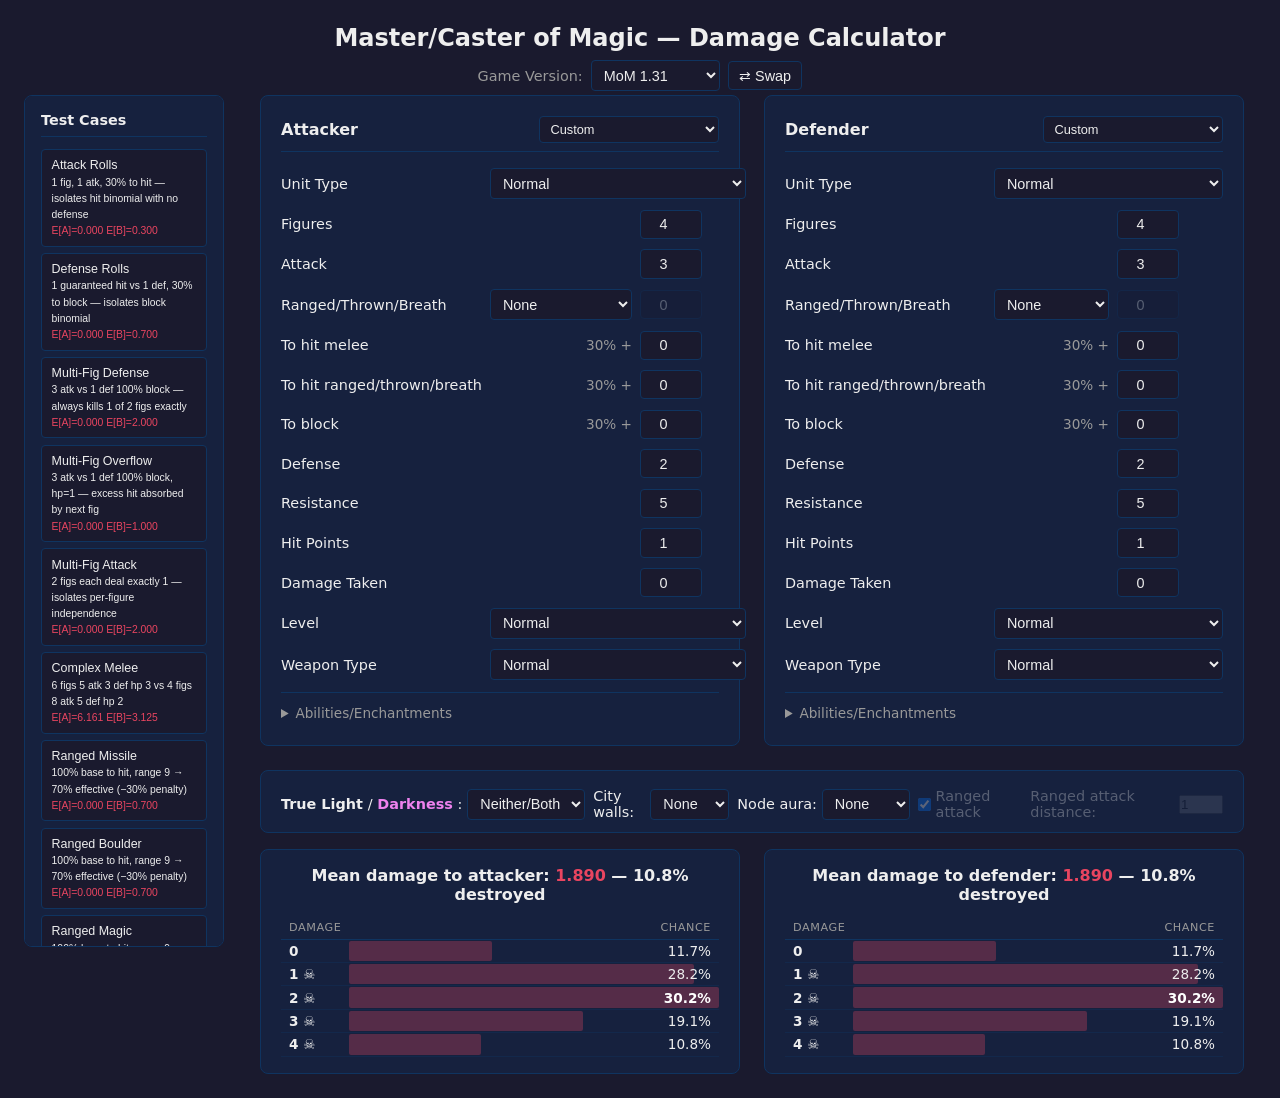
==== commit 9482d3dd: "- Add stoning touch as a touch attack accompanying melee and ranged/thrown/breath - Add stoning gaze" ====
--- a/index.html
+++ b/index.html
@@ -225,6 +225,14 @@
         <option value="darkness">Darkness</option>
       </select>
     </label>
+    <span class="field-group">
+      <label>City walls:</label>
+      <select id="cityWalls">
+        <option value="none" selected>None</option>
+        <option value="1">+1 def</option>
+        <option value="3">+3 def</option>
+      </select>
+    </span>
     <label class="abil-check">Node aura:
       <select id="nodeAura" class="enchant-row-select">
         <option value="none" selected>None</option>
@@ -233,8 +241,6 @@
         <option value="sorcery">Sorcery</option>
       </select>
     </label>
-  </div>
-  <div class="enchant-row">
     <label id="rangedCheckLabel" class="check-label">
       <input type="checkbox" id="rangedCheck" checked> Ranged attack
     </label>
@@ -242,14 +248,6 @@
       <label>Ranged attack distance:</label>
       <input type="number" id="rangedDist" min="1" max="99" value="1">
     </span>
-    <span class="field-group">
-      <label>City walls:</label>
-      <select id="cityWalls">
-        <option value="none" selected>None</option>
-        <option value="1">+1 def</option>
-        <option value="3">+3 def</option>
-      </select>
-    </span>
   </div>
 </div>
 
@@ -257,6 +255,7 @@
 <div class="results" id="results">
   <div class="dist-panel" id="distA"></div>
   <div class="dist-panel" id="distB"></div>
+  <div class="life-steal-summary" id="lifeStealSummary" style="display:none"></div>
   <div class="breakdown-section" id="breakdownSection" style="display:none">
     <div class="breakdown-label">Damage breakdown by phase</div>
     <div class="breakdown-grid" id="breakdownGrid"></div>
--- a/style.css
+++ b/style.css
@@ -304,6 +304,13 @@
   flex: 1 1 0;
   min-width: 0;
 }
+.life-steal-summary {
+  flex-basis: 100%;
+  text-align: center;
+  font-size: 0.95rem;
+  color: var(--text);
+  padding: 0.4rem 0;
+}
 .dist-panel {
   background: var(--panel);
   border: 1px solid var(--border);
@@ -489,6 +496,10 @@
 .abil-num-row:has(select) label {
   flex: none;
 }
+.abil-num-row input[type="checkbox"] {
+  margin: 0 0.1rem 0 0;
+  cursor: pointer;
+}
 .abil-num-row input[type="number"] {
   width: 50px;
   padding: 0.2rem 0.3rem;
@@ -501,8 +512,8 @@
 }
 
 /* Realm colors for enchantments */
-.realm-life { color: grey; }
-.realm-death { color: violet; }
-.realm-nature { color: green; }
-.realm-sorcery { color: dodgerblue; }
-.realm-chaos { color: orange; }
+.realm-life { font-weight: bold; }
+.realm-death { color: violet;  font-weight: bold; }
+.realm-nature { color: green;  font-weight: bold; }
+.realm-sorcery { color: dodgerblue;  font-weight: bold; }
+.realm-chaos { color: orange;  font-weight: bold; }
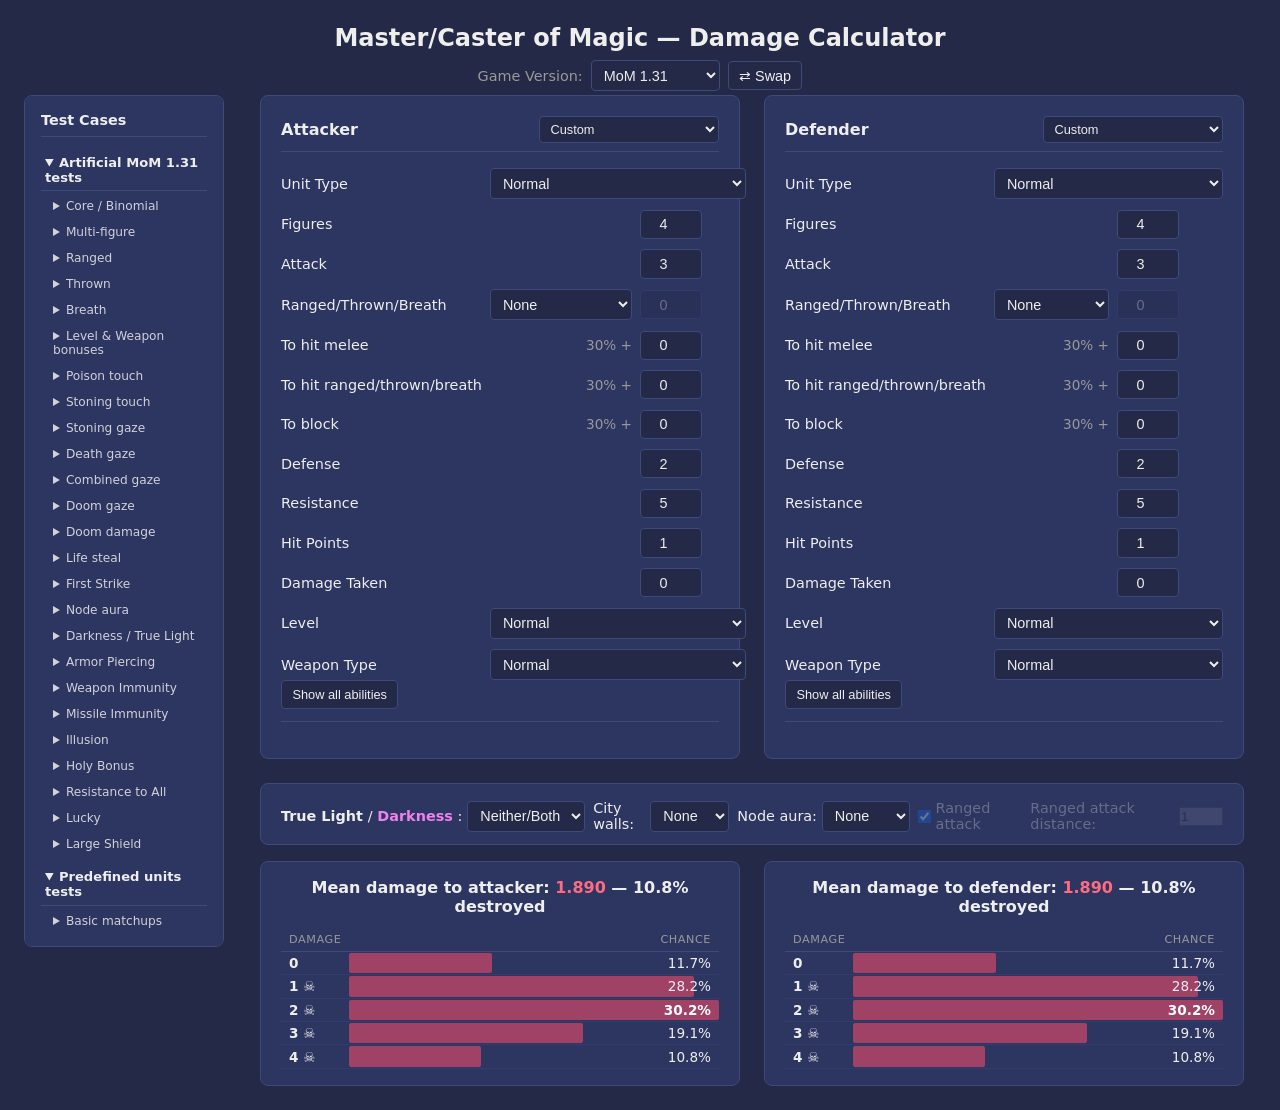
==== commit 5c7ac33a: "- Changed test case display to a tree based layout - Implemented illusion damage - implemented missi" ====
--- a/index.html
+++ b/index.html
@@ -12,7 +12,7 @@
 <div class="version-bar">
   <label for="gameVersion">Game Version:</label>
   <select id="gameVersion">
-    <option value="mom_1.03.01" selected>MoM 1.31</option>
+    <option value="mom_1.31" selected>MoM 1.31</option>
     <option value="mom_cp_1.60.00">MoM CP 1.60</option>
     <option value="com_6.08">CoM 6.08</option>
     <option value="com2_1.05.11">CoM2 1.05.11</option>
@@ -116,10 +116,10 @@
         <option value="adamantium">Adamantium</option>
       </select>
     </div>
-    <details class="abilities-section">
-      <summary>Abilities/Enchantments</summary>
+    <button class="toggle-abil-btn" onclick="toggleAllAbilities()" title="Show/hide inactive abilities and enchantments">Show all abilities</button>
+    <div class="abilities-section hide-inactive">
       <div class="abilities-content" id="aAbilities"></div>
-    </details>
+    </div>
   </div>
 
   <div class="panel">
@@ -209,10 +209,10 @@
         <option value="adamantium">Adamantium</option>
       </select>
     </div>
-    <details class="abilities-section">
-      <summary>Abilities/Enchantments</summary>
+    <button class="toggle-abil-btn" onclick="toggleAllAbilities()" title="Show/hide inactive abilities and enchantments">Show all abilities</button>
+    <div class="abilities-section hide-inactive">
       <div class="abilities-content" id="bAbilities"></div>
-    </details>
+    </div>
   </div>
 </div>
 
@@ -261,7 +261,7 @@
     <div class="breakdown-grid" id="breakdownGrid"></div>
   </div>
 </div>
-
+  
 </div><!-- /main-content -->
 </div><!-- /page-layout -->
 
--- a/style.css
+++ b/style.css
@@ -1,8 +1,8 @@
 :root {
-  --bg: #1a1a2e;
-  --panel: #16213e;
-  --border: #0f3460;
-  --accent: #e94560;
+  --bg: #232946;
+  --panel: #2d3561;
+  --border: #3e4a7a;
+  --accent: #ff6b81;
   --text: #eee;
   --muted: #999;
   --two-panel-width: calc(480px * 2 + 1.5rem);
@@ -216,6 +216,37 @@
 .presets button:hover {
   background: var(--border);
 }
+.preset-group {
+  margin-bottom: 0.5rem;
+}
+.preset-group > summary {
+  font-size: 0.82rem;
+  font-weight: 600;
+  padding: 0.35rem 0.25rem;
+  cursor: pointer;
+  border-bottom: 1px solid var(--border);
+  list-style: revert;
+}
+.preset-subgroup {
+  margin: 0.25rem 0 0.25rem 0.5rem;
+}
+.preset-subgroup > summary {
+  font-size: 0.76rem;
+  font-weight: 500;
+  padding: 0.25rem 0.25rem;
+  cursor: pointer;
+  color: var(--text);
+  opacity: 0.85;
+  list-style: revert;
+}
+.preset-subgroup > summary:hover,
+.preset-group > summary:hover {
+  background: var(--border);
+  border-radius: 3px;
+}
+.preset-subgroup button {
+  margin-top: 0.3rem;
+}
 .main-content {
   flex: 1;
   min-width: 0;
@@ -346,7 +377,7 @@
   padding: 0.2rem 0.5rem;
   border: none;
 }
-.dist-table tr { border-bottom: 1px solid rgba(15, 52, 96, 0.4); }
+.dist-table tr { border-bottom: 1px solid rgba(62, 74, 122, 0.4); }
 .dist-table .dmg-cell {
   text-align: left;
   font-weight: bold;
@@ -363,7 +394,7 @@
   top: 1px;
   bottom: 1px;
   border-radius: 2px;
-  opacity: 0.3;
+  opacity: 0.55;
 }
 .chance-text {
   position: relative;
@@ -400,9 +431,9 @@
 }
 .breakdown-phase-label {
   grid-column: 1 / -1;
-  font-size: 0.8rem;
+  font-size: 0.95rem;
   font-weight: bold;
-  color: var(--muted);
+  color: var(--text);
   text-transform: uppercase;
   letter-spacing: 0.05em;
   padding: 0.4rem 0 0.1rem 0.25rem;
@@ -412,30 +443,46 @@
   border-top: none;
   padding-top: 0;
 }
-/* --- Abilities Expandable Section --- */
+/* --- Abilities Section --- */
 .abilities-section {
   margin-top: 0.75rem;
   border-top: 1px solid var(--border);
   padding-top: 0.5rem;
 }
-.abilities-section summary {
-  cursor: pointer;
-  font-size: 0.85rem;
-  color: var(--muted);
-  user-select: none;
-  padding: 0.25rem 0;
-}
-.abilities-section summary:hover {
-  color: var(--text);
-}
 .abilities-content {
   padding-top: 0.5rem;
+}
+/* Hidden ability items, group headers, and grid containers */
+.abil-item.abil-hidden,
+.abil-group-header.abil-hidden,
+.abil-grid.abil-hidden,
+.abil-num-grid.abil-hidden {
+  display: none;
+}
+/* Toggle button styling */
+.toggle-abil-btn {
+  padding: 0.35rem 0.65rem;
+  border: 1px solid var(--border);
+  border-radius: 4px;
+  background: var(--bg);
+  color: var(--text);
+  font-size: 0.8rem;
+  cursor: pointer;
+  white-space: nowrap;
+}
+.toggle-abil-btn:hover {
+  border-color: var(--accent);
+  color: var(--text);
 }
 .abilities-content.locked .group-abilities input,
 .abilities-content.locked .group-abilities select,
 .abilities-content.locked .group-abilities label {
   opacity: 0.5;
   pointer-events: none;
+}
+/* Prevent double-opacity on checkboxes already inside a label with 0.5 opacity */
+.abilities-content.locked .group-abilities label input {
+  opacity: 1;
 }
 .abil-group-header {
   font-size: 0.7rem;
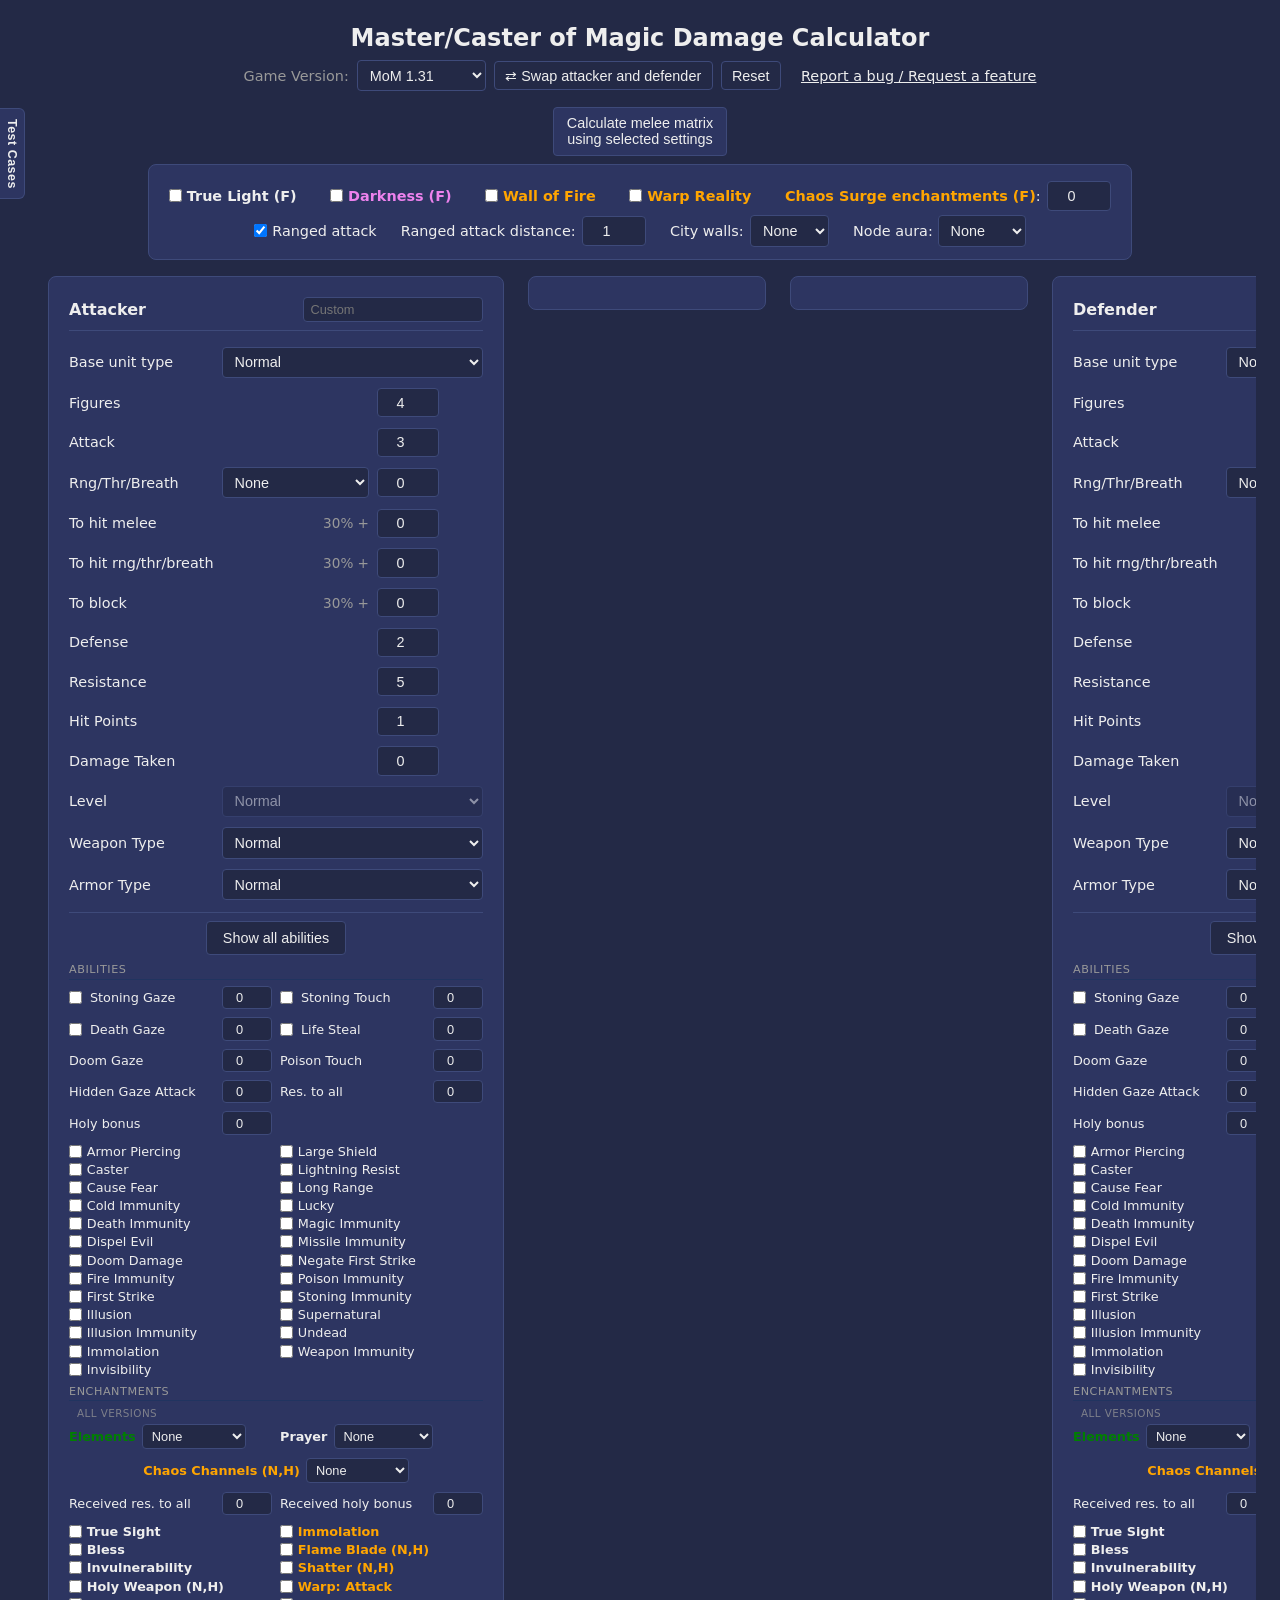
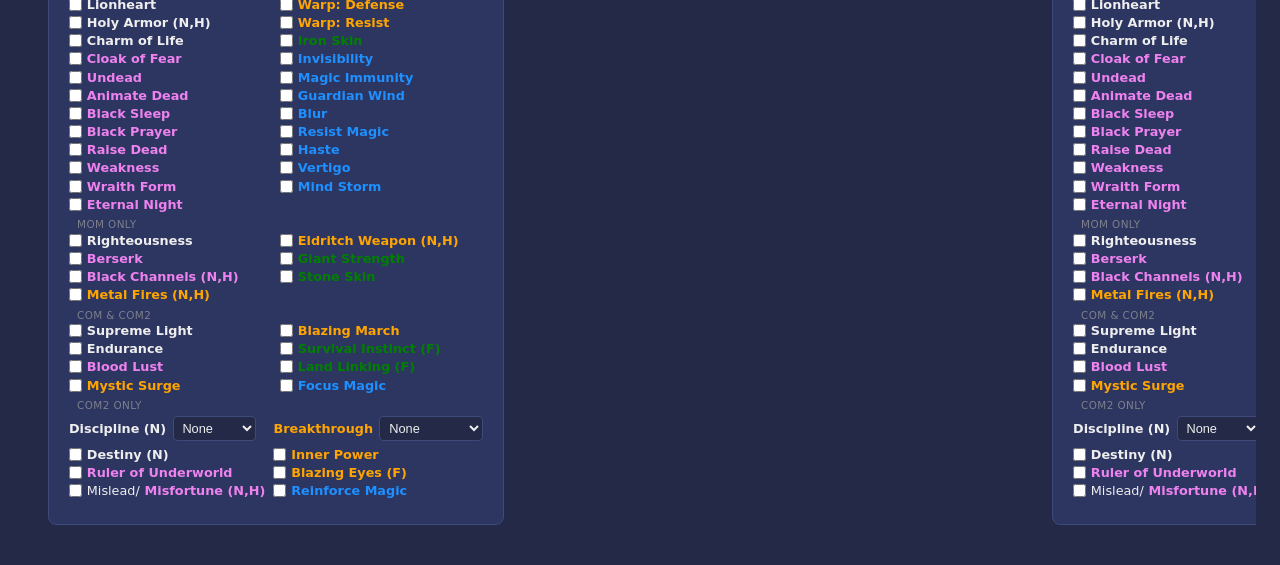
==== commit dea5789a: "- Added melee matrix calculation - Moved the fields in abilities/enchantments out into both abilitie" ====
--- a/index.html
+++ b/index.html
@@ -3,12 +3,12 @@
 <head>
 <meta charset="UTF-8">
 <meta name="viewport" content="width=device-width, initial-scale=1.0">
-<title>MoM Damage Calculator</title>
-<link rel="stylesheet" href="style.css">
+<title>Master/Caster of Magic Damage Calculator</title>
+<link rel="stylesheet" href="Calculator/style.css">
 </head>
 <body>
 
-<h1>Master/Caster of Magic &mdash; Damage Calculator</h1>
+<h1>Master/Caster of Magic Damage Calculator</h1>
 <div class="version-bar">
   <label for="gameVersion">Game Version:</label>
   <select id="gameVersion">
@@ -17,22 +17,79 @@
     <option value="com_6.08">CoM 6.08</option>
     <option value="com2_1.05.11">CoM2 1.05.11</option>
   </select>
-  <button class="swap-btn" onclick="swapAttackerDefender()" title="Swap attacker and defender">&#8644; Swap</button>
-</div>
+  <button id="swapBtn" class="swap-btn" title="Swap attacker and defender">&#8644; Swap attacker and defender</button>
+  <button id="resetBtn" class="reset-btn" type="button" title="Reset calculator to the default state">Reset</button>
+  <a href="https://github.com/ankrh/Master-Caster-of-Magic-Damage-Calculator/issues" target="_blank" rel="noopener" class="feedback-link">Report a bug / Request a feature</a>
+</div>
+
+<div class="presets-drawer" id="presetsDrawer">
+  <div class="presets-inner">
+    <h2>Test Cases</h2>
+    <div id="presetButtons"></div>
+  </div>
+  <button class="presets-toggle" id="presetsToggle" title="Toggle test cases panel" aria-expanded="false">Test Cases</button>
+</div>
+<div class="presets-overlay" id="presetsOverlay"></div>
 
 <div class="page-layout">
-
-<div class="presets">
-  <h2>Test Cases</h2>
-  <div id="presetButtons"></div>
-</div>
-
 <div class="main-content">
-<div class="panels">
-  <div class="panel">
-    <h2><span>Attacker</span><select id="aUnit" class="unit-select"><option value="custom">Custom</option></select></h2>
+<div class="matrix-actions">
+  <button id="meleeMatrixBtn" class="matrix-btn" type="button" title="Open melee matrix calculator">Calculate melee matrix<br>using selected settings</button>
+</div>
+<div class="combat-enchantments">
+  <div class="enchant-row">
+    <label class="check-label" data-tooltip="MoM 1.31 &amp; 1.60 only. Life fantastic units get +1 mel/rng/def/res; Death units get &#8722;1.">
+      <input type="checkbox" id="trueLight"> <span class="realm-life">True Light (F)</span>
+    </label>
+    <label class="check-label" data-tooltip="Death fantastic units get +1 mel/rng/def/res; Life units get &#8722;1.">
+      <input type="checkbox" id="darkness"> <span class="realm-death">Darkness (F)</span>
+    </label>
+    <label class="check-label" data-tooltip="Area fire attack on all attacker figures, firing before the melee phase.&#10;MoM 1.31 &amp; 1.60: Strength 5.&#10;CoM 1 &amp; 2: Strength 10.&#10;Immune: Fire Immunity, Magic Immunity, Righteousness.">
+      <input type="checkbox" id="wallOfFire"> <span class="realm-chaos">Wall of Fire</span>
+    </label>
+    <label class="check-label" data-tooltip="All non-Chaos units get &#8722;20% To Hit.">
+      <input type="checkbox" id="warpReality"> <span class="realm-chaos">Warp Reality</span>
+    </label>
+    <span class="field-group">
+      <label for="chaosSurge" data-tooltip="MoM: Chaos creatures gain +2 to attack strengths, non-stacking.&#10;CoM/CoM2: Chaos creatures gain +3 melee, +2 ranged/breath, and +2 resistance.&#10;First enchantment gives the full bonus.&#10;Each additional enchantment adds half as much to those bonuses."><span class="realm-chaos">Chaos Surge enchantments (F)</span>:</label>
+      <input type="number" id="chaosSurge" min="0" max="99" value="0" data-tooltip="MoM: Chaos creatures gain +2 to attack strengths, non-stacking.&#10;CoM/CoM2: Chaos creatures gain +3 melee, +2 ranged/breath, and +2 resistance.&#10;First copy gives the full bonus.&#10;Each additional copy adds +1 to those bonuses.">
+    </span>
+  </div>
+  <div class="enchant-row" style="justify-content: center; gap: 1.5rem;">
+    <label id="rangedCheckLabel" class="check-label" data-tooltip="Sets combat mode to ranged. Only available if the attacker has a ranged attack.">
+      <input type="checkbox" id="rangedCheck" checked> Ranged attack
+    </label>
+    <span class="field-group" id="rangedDistLabel">
+      <label for="rangedDist" data-tooltip="Missile and boulder only. Magic ranged ignores distance.&#10;MoM 1.31 &amp; 1.60: &#8722;10/&#8722;20/&#8722;30% at 3/6/9 tiles.&#10;CoM 1: &#8722;10/&#8722;20/&#8722;30% at 4/8/12 tiles.&#10;CoM 2: &#8722;10% at 4 tiles, then &#8722;3% per additional tile.&#10;Long Range caps penalty at &#8722;10%.">Ranged attack distance:</label>
+      <input type="number" id="rangedDist" min="1" max="99" value="1" data-tooltip="Missile and boulder only. Magic ranged ignores distance.&#10;MoM 1.31 &amp; 1.60: &#8722;10/&#8722;20/&#8722;30% at 3/6/9 tiles.&#10;CoM 1: &#8722;10/&#8722;20/&#8722;30% at 4/8/12 tiles.&#10;CoM 2: &#8722;10% at 4 tiles, then &#8722;3% per additional tile.&#10;Long Range caps penalty at &#8722;10%.">
+    </span>
+    <span class="field-group">
+      <label for="cityWalls" data-tooltip="Defense bonus applied to the defender only.&#10;MoM 1.31: Intact city wall: +3 def. Destroyed city wall or inner area: +1 def.&#10;MoM 1.60, CoM 1 &amp; 2: Intact city wall or inner area: +3 def. Destroyed city wall: +1 def.">City walls:</label>
+      <select id="cityWalls" data-tooltip="Defense bonus applied to the defender only.&#10;MoM 1.31: Intact city wall: +3 def. Destroyed city wall or inner area: +1 def.&#10;MoM 1.60, CoM 1 &amp; 2: Intact city wall or inner area: +3 def. Destroyed city wall: +1 def.">
+        <option value="none" selected>None</option>
+        <option value="1">+1 def</option>
+        <option value="3">+3 def</option>
+      </select>
+    </span>
+    <label class="abil-check" data-tooltip="Matching fantastic units get +2 melee, ranged, thrown, breath, gaze, defense, and resistance.">Node aura:
+      <select id="nodeAura" class="enchant-row-select">
+        <option value="none" selected>None</option>
+        <option value="chaos">Chaos</option>
+        <option value="nature">Nature</option>
+        <option value="sorcery">Sorcery</option>
+      </select>
+    </label>
+  </div>
+</div>
+
+<div class="four-col-row">
+  <div class="panel" id="panelA">
+    <div class="panel-header">
+      <h2>Attacker</h2>
+      <div class="unit-combobox"><input type="text" id="aUnitSearch" class="unit-search" placeholder="Custom" autocomplete="off"><div class="unit-dropdown-list" id="aUnitList"></div><input type="hidden" id="aUnit" value="custom"></div>
+    </div>
     <div class="panel-fields">
-      <label>Unit Type</label>
+      <label for="aAbil_unitType" data-tooltip="Affects which type-restricted enchantments the unit will be affected by, plus some immunity interactions.">Base unit type</label>
       <select id="aAbil_unitType">
         <option value="normal">Normal</option>
         <option value="hero">Hero</option>
@@ -44,61 +101,61 @@
         <option value="fantastic_arcane">Fantastic (Arcane)</option>
       </select>
 
-      <label>Figures</label>
+      <label for="aFigs" data-tooltip="Number of figures in the unit. Each living figure contributes attacks.">Figures</label>
       <input type="number" id="aFigs" min="1" max="9" value="4">
       <span class="mod-val"></span>
 
-      <label>Attack</label>
+      <label for="aAtk" data-tooltip="Melee attack strength — number of dice rolled per figure.">Attack</label>
       <input type="number" id="aAtk" min="0" max="50" value="3">
       <span class="mod-val" id="aAtkMod"></span>
 
-      <label>Ranged/Thrown/Breath</label>
+      <label for="aRtbType" data-tooltip="Ranged, thrown or breath attack type and strength.">Rng/Thr/Breath</label>
       <select class="mid" id="aRtbType">
         <option value="none" selected>None</option>
         <option value="missile">Missile</option>
         <option value="boulder">Boulder</option>
-        <option value="magic_c">Chaos magic</option>
-        <option value="magic_n">Nature magic</option>
-        <option value="magic_s">Sorcery magic</option>
+        <option value="magic_c">Magic (C)</option>
+        <option value="magic_n">Magic (N)</option>
+        <option value="magic_s">Magic (S)</option>
         <option value="thrown">Thrown</option>
-        <option value="fire">Fire breath</option>
-        <option value="lightning">Lightning breath</option>
+        <option value="fire">Fire</option>
+        <option value="lightning">Lightning</option>
       </select>
       <input type="number" id="aRtb" min="0" max="50" value="0">
       <span class="mod-val" id="aRtbMod"></span>
 
-      <label>To hit melee</label>
+      <label for="aToHitMod" data-tooltip="Base 30% + modifier = chance per die to score a hit (melee).">To hit melee</label>
       <span class="prefix">30% +</span>
       <input type="number" id="aToHitMod" min="-20" max="70" value="0">
       <span class="mod-val" id="aToHitMeleeMod"></span>
 
-      <label>To hit ranged/thrown/breath</label>
+      <label for="aToHitRtbMod" data-tooltip="Base 30% + modifier = chance per die to score a hit (ranged/thrown/breath).">To hit rng/thr/breath</label>
       <span class="prefix">30% +</span>
       <input type="number" id="aToHitRtbMod" min="-20" max="70" value="0">
       <span class="mod-val" id="aToHitRtbModDisp"></span>
 
-      <label>To block</label>
+      <label for="aToBlkMod" data-tooltip="Base 30% + modifier = chance per defense die to perform a block.">To block</label>
       <span class="prefix">30% +</span>
       <input type="number" id="aToBlkMod" min="-20" max="70" value="0">
       <span class="mod-val" id="aToBlkModDisp"></span>
 
-      <label>Defense</label>
+      <label for="aDef" data-tooltip="Number of defense dice rolled. Each block removes one incoming hit.">Defense</label>
       <input type="number" id="aDef" min="0" max="50" value="2">
       <span class="mod-val" id="aDefMod"></span>
 
-      <label>Resistance</label>
+      <label for="aRes" data-tooltip="Resist score used in resistance rolls. Each point = 10% chance to resist.">Resistance</label>
       <input type="number" id="aRes" min="0" max="50" value="5">
       <span class="mod-val" id="aResMod"></span>
 
-      <label>Hit Points</label>
+      <label for="aHP" data-tooltip="Hit points per figure.">Hit Points</label>
       <input type="number" id="aHP" min="1" max="99" value="1">
       <span class="mod-val" id="aHPMod"></span>
 
-      <label>Damage Taken</label>
+      <label for="aDmg" data-tooltip="Damage already taken.">Damage Taken</label>
       <input type="number" id="aDmg" min="0" max="999" value="0">
       <span class="mod-val"></span>
 
-      <label>Level</label>
+      <label for="aLevel" data-tooltip="Disregarded for fantastic units and heroes.&#10;&#10;MoM 1.31 &amp; 1.60:&#10;Regular:     +1 atk/rng/thr, +1 res&#10;Veteran:     +1 atk/rng/thr, +2 res, +1 def&#10;Elite:       +2 atk/rng/thr, +3 res, +1 def, +1 hp, +10% hit&#10;Ultra Elite: +2 atk/rng/thr, +4 res, +2 def, +1 hp, +20% hit&#10;Champion:    +3 atk/rng/thr, +5 res, +2 def, +2 hp, +30% hit&#10;&#10;CoM &amp; CoM2:&#10;Regular:     +1 atk/rng, +1 res&#10;Veteran:     +2 atk/rng, +1 res, +1 thr, +1 def&#10;Elite:       +2 atk/rng, +2 res, +1 thr, +2 def, +1 hp&#10;Ultra Elite: +3 atk/rng, +2 res, +1 thr, +3 def, +1 hp&#10;Champion:    +3 atk/rng, +2 res, +1 thr, +3 def, +2 hp, +10% hit">Level</label>
       <select id="aLevel" disabled>
         <option value="normal" selected>Normal</option>
         <option value="regular">Regular</option>
@@ -108,24 +165,41 @@
         <option value="champion">Champion</option>
       </select>
 
-      <label>Weapon Type</label>
+      <label for="aWeapon" data-tooltip="Disregarded for fantastic units and heroes.&#10;&#10;Magic:      +10% To Hit&#10;Mithril:    +10% To Hit, +1 atk, +1 def&#10;Adamantium: +10% To Hit, +2 atk, +2 def&#10;All three bypass Weapon Immunity.&#10;To Hit: melee, missile, boulder only.&#10;Atk:    melee, missile, boulder, thrown only.">Weapon Type</label>
       <select id="aWeapon">
         <option value="normal" selected>Normal</option>
         <option value="magic">Magic</option>
         <option value="mithril">Mithril</option>
         <option value="adamantium">Adamantium</option>
       </select>
-    </div>
-    <button class="toggle-abil-btn" onclick="toggleAllAbilities()" title="Show/hide inactive abilities and enchantments">Show all abilities</button>
+
+      <label for="aArmor" data-tooltip="Disregarded for fantastic units and heroes.&#10;&#10;Orihalcon: +1 resistance, +2 magic ranged attack.">Armor Type</label>
+      <select id="aArmor">
+        <option value="normal" selected>Normal</option>
+        <option value="orihalcon">Orihalcon</option>
+      </select>
+    </div>
     <div class="abilities-section hide-inactive">
+      <button class="toggle-abil-btn" title="Show/hide inactive abilities and enchantments">Show all abilities</button>
       <div class="abilities-content" id="aAbilities"></div>
     </div>
   </div>
 
-  <div class="panel">
-    <h2><span>Defender</span><select id="bUnit" class="unit-select"><option value="custom">Custom</option></select></h2>
+  <div class="results-area">
+    <div class="results-top">
+      <div class="dist-panel" id="distA"></div>
+      <div class="dist-panel" id="distB"></div>
+    </div>
+    <div class="breakdown-grid" id="breakdownGrid"></div>
+  </div>
+
+  <div class="panel" id="panelB">
+    <div class="panel-header">
+      <h2>Defender</h2>
+      <div class="unit-combobox"><input type="text" id="bUnitSearch" class="unit-search" placeholder="Custom" autocomplete="off"><div class="unit-dropdown-list" id="bUnitList"></div><input type="hidden" id="bUnit" value="custom"></div>
+    </div>
     <div class="panel-fields">
-      <label>Unit Type</label>
+      <label for="bAbil_unitType" data-tooltip="Affects which type-restricted enchantments the unit will be affected by, plus some immunity interactions.">Base unit type</label>
       <select id="bAbil_unitType">
         <option value="normal">Normal</option>
         <option value="hero">Hero</option>
@@ -137,15 +211,15 @@
         <option value="fantastic_arcane">Fantastic (Arcane)</option>
       </select>
 
-      <label>Figures</label>
+      <label for="bFigs" data-tooltip="Number of figures in the unit. Each living figure contributes attacks.">Figures</label>
       <input type="number" id="bFigs" min="1" max="9" value="4">
       <span class="mod-val"></span>
 
-      <label>Attack</label>
+      <label for="bAtk" data-tooltip="Melee attack strength — number of dice rolled per figure.">Attack</label>
       <input type="number" id="bAtk" min="0" max="50" value="3">
       <span class="mod-val" id="bAtkMod"></span>
 
-      <label>Ranged/Thrown/Breath</label>
+      <label for="bRtbType" data-tooltip="Ranged, thrown or breath attack type and strength.">Rng/Thr/Breath</label>
       <select class="mid" id="bRtbType">
         <option value="none" selected>None</option>
         <option value="missile">Missile</option>
@@ -160,38 +234,38 @@
       <input type="number" id="bRtb" min="0" max="50" value="0">
       <span class="mod-val" id="bRtbMod"></span>
 
-      <label>To hit melee</label>
+      <label for="bToHitMod" data-tooltip="Base 30% + modifier = chance per die to score a hit (melee).">To hit melee</label>
       <span class="prefix">30% +</span>
       <input type="number" id="bToHitMod" min="-20" max="70" value="0">
       <span class="mod-val" id="bToHitMeleeMod"></span>
 
-      <label>To hit ranged/thrown/breath</label>
+      <label for="bToHitRtbMod" data-tooltip="Base 30% + modifier = chance per die to score a hit (ranged/thrown/breath).">To hit rng/thr/breath</label>
       <span class="prefix">30% +</span>
       <input type="number" id="bToHitRtbMod" min="-20" max="70" value="0">
       <span class="mod-val" id="bToHitRtbModDisp"></span>
 
-      <label>To block</label>
+      <label for="bToBlkMod" data-tooltip="Base 30% + modifier = chance per defense die to perform a block.">To block</label>
       <span class="prefix">30% +</span>
       <input type="number" id="bToBlkMod" min="-20" max="70" value="0">
       <span class="mod-val" id="bToBlkModDisp"></span>
 
-      <label>Defense</label>
+      <label for="bDef" data-tooltip="Number of defense dice rolled. Each block removes one incoming hit.">Defense</label>
       <input type="number" id="bDef" min="0" max="50" value="2">
       <span class="mod-val" id="bDefMod"></span>
 
-      <label>Resistance</label>
+      <label for="bRes" data-tooltip="Resist score used in resistance rolls. Each point = 10% chance to resist.">Resistance</label>
       <input type="number" id="bRes" min="0" max="50" value="5">
       <span class="mod-val" id="bResMod"></span>
 
-      <label>Hit Points</label>
+      <label for="bHP" data-tooltip="Hit points per figure.">Hit Points</label>
       <input type="number" id="bHP" min="1" max="99" value="1">
       <span class="mod-val" id="bHPMod"></span>
 
-      <label>Damage Taken</label>
+      <label for="bDmg" data-tooltip="Damage already taken.">Damage Taken</label>
       <input type="number" id="bDmg" min="0" max="999" value="0">
       <span class="mod-val"></span>
 
-      <label>Level</label>
+      <label for="bLevel" data-tooltip="Disregarded for fantastic units in the main calculator; used as the matrix setting.&#10;&#10;MoM 1.31 &amp; 1.60:&#10;Regular:     +1 atk/rng/thr, +1 res&#10;Veteran:     +1 atk/rng/thr, +2 res, +1 def&#10;Elite:       +2 atk/rng/thr, +3 res, +1 def, +1 hp, +10% hit&#10;Ultra Elite: +2 atk/rng/thr, +4 res, +2 def, +1 hp, +20% hit&#10;Champion:    +3 atk/rng/thr, +5 res, +2 def, +2 hp, +30% hit&#10;&#10;CoM &amp; CoM2:&#10;Regular:     +1 atk/rng, +1 res&#10;Veteran:     +2 atk/rng, +1 res, +1 thr, +1 def&#10;Elite:       +2 atk/rng, +2 res, +1 thr, +2 def, +1 hp&#10;Ultra Elite: +3 atk/rng, +2 res, +1 thr, +3 def, +1 hp&#10;Champion:    +3 atk/rng, +2 res, +1 thr, +3 def, +2 hp, +10% hit">Level</label>
       <select id="bLevel" disabled>
         <option value="normal" selected>Normal</option>
         <option value="regular">Regular</option>
@@ -201,75 +275,90 @@
         <option value="champion">Champion</option>
       </select>
 
-      <label>Weapon Type</label>
+      <label for="bWeapon" data-tooltip="Disregarded for fantastic units in the main calculator; used as the matrix setting.&#10;&#10;Magic:      +10% To Hit&#10;Mithril:    +10% To Hit, +1 atk, +1 def&#10;Adamantium: +10% To Hit, +2 atk, +2 def&#10;All three bypass Weapon Immunity.&#10;To Hit: melee, missile, boulder only.&#10;Atk:    melee, missile, boulder, thrown only.">Weapon Type</label>
       <select id="bWeapon">
         <option value="normal" selected>Normal</option>
         <option value="magic">Magic</option>
         <option value="mithril">Mithril</option>
         <option value="adamantium">Adamantium</option>
       </select>
-    </div>
-    <button class="toggle-abil-btn" onclick="toggleAllAbilities()" title="Show/hide inactive abilities and enchantments">Show all abilities</button>
+
+      <label for="bArmor" data-tooltip="Disregarded for fantastic units in the main calculator; used as the matrix setting.&#10;&#10;Orihalcon: +1 resistance, +2 magic ranged attack.">Armor Type</label>
+      <select id="bArmor">
+        <option value="normal" selected>Normal</option>
+        <option value="orihalcon">Orihalcon</option>
+      </select>
+    </div>
     <div class="abilities-section hide-inactive">
+      <button class="toggle-abil-btn" title="Show/hide inactive abilities and enchantments">Show all abilities</button>
       <div class="abilities-content" id="bAbilities"></div>
     </div>
   </div>
-</div>
-
-<div class="combat-enchantments">
-  <div class="enchant-row">
-    <label class="abil-check"><span class="realm-life">True Light</span>/<span class="realm-death">Darkness</span>:
-      <select id="enchLightDark" class="enchant-row-select">
-        <option value="none" selected>Neither/Both</option>
-        <option value="trueLight">True Light</option>
-        <option value="darkness">Darkness</option>
-      </select>
-    </label>
-    <span class="field-group">
-      <label>City walls:</label>
-      <select id="cityWalls">
-        <option value="none" selected>None</option>
-        <option value="1">+1 def</option>
-        <option value="3">+3 def</option>
-      </select>
-    </span>
-    <label class="abil-check">Node aura:
-      <select id="nodeAura" class="enchant-row-select">
-        <option value="none" selected>None</option>
-        <option value="chaos">Chaos</option>
-        <option value="nature">Nature</option>
-        <option value="sorcery">Sorcery</option>
-      </select>
-    </label>
-    <label id="rangedCheckLabel" class="check-label">
-      <input type="checkbox" id="rangedCheck" checked> Ranged attack
-    </label>
-    <span class="field-group" id="rangedDistLabel">
-      <label>Ranged attack distance:</label>
-      <input type="number" id="rangedDist" min="1" max="99" value="1">
-    </span>
-  </div>
-</div>
-
-
-<div class="results" id="results">
-  <div class="dist-panel" id="distA"></div>
-  <div class="dist-panel" id="distB"></div>
-  <div class="life-steal-summary" id="lifeStealSummary" style="display:none"></div>
-  <div class="breakdown-section" id="breakdownSection" style="display:none">
-    <div class="breakdown-label">Damage breakdown by phase</div>
-    <div class="breakdown-grid" id="breakdownGrid"></div>
-  </div>
-</div>
-  
+</div><!-- /four-col-row -->
+
+<div class="life-steal-summary" id="lifeStealSummary" style="display:none"></div>
+
 </div><!-- /main-content -->
 </div><!-- /page-layout -->
 
-<!-- Load order: units (data blobs) -> data (constants) -> engine (math) -> combat (logic) -> ui (DOM) -->
-<script src="units.js"></script>
-<script src="data.js"></script>
-<script src="engine.js"></script>
-<script src="combat.js"></script>
-<script src="ui.js"></script>
+<div id="meleeMatrixModal" class="modal-overlay" aria-hidden="true">
+  <div class="modal-panel" role="dialog" aria-modal="true" aria-labelledby="meleeMatrixTitle">
+    <div class="modal-header">
+      <div class="modal-title-block">
+        <h2 id="meleeMatrixTitle">Melee Matrix</h2>
+        <div id="meleeMatrixVersion" class="modal-version"></div>
+      </div>
+      <div class="matrix-modal-action">
+        <div class="matrix-modal-note">Value shown is the % HP damage done to the defender divided by % HP damage done to the attacker.</div>
+        <button id="matrixExportCsv" class="matrix-export-btn" type="button">Export csv to clipboard</button>
+      </div>
+      <div class="matrix-modal-options" aria-label="Melee matrix display options">
+        <label class="check-label" for="matrixShowAllDefenders">
+          <input type="checkbox" id="matrixShowAllDefenders" checked>
+          Show all defenders
+        </label>
+        <label class="check-label" for="matrixShowAllAttackers">
+          <input type="checkbox" id="matrixShowAllAttackers" checked>
+          Show all attackers
+        </label>
+        <label class="check-label" for="matrixSortDefenders">
+          <input type="checkbox" id="matrixSortDefenders" checked>
+          Sort defenders
+        </label>
+        <label class="check-label" for="matrixSortAttackers">
+          <input type="checkbox" id="matrixSortAttackers" checked>
+          Sort attackers
+        </label>
+      </div>
+      <button id="meleeMatrixClose" class="modal-close" type="button" aria-label="Close melee matrix">&times;</button>
+    </div>
+    <div class="modal-body">
+      <div class="matrix-enchantment-summary">
+        <section class="matrix-enchantment-box">
+          <h3>Attacker settings</h3>
+          <ul id="matrixAttackerSettings" class="matrix-enchantment-list"></ul>
+        </section>
+        <section class="matrix-enchantment-box">
+          <h3>Defender settings</h3>
+          <ul id="matrixDefenderSettings" class="matrix-enchantment-list"></ul>
+        </section>
+        <section class="matrix-enchantment-box">
+          <h3>Global settings</h3>
+          <ul id="matrixGlobalOptions" class="matrix-enchantment-list"></ul>
+        </section>
+      </div>
+      <div id="meleeMatrixTableWrap" class="matrix-table-wrap"></div>
+    </div>
+  </div>
+</div>
+
+<!-- Load order: units (data blobs) -> data (constants) -> engine (math) -> combat/stats (logic) -> ui (DOM) -->
+<div id="tt" class="tt"></div>
+<script src="Calculator/units.js"></script>
+<script src="Calculator/data.js"></script>
+<script src="Calculator/engine.js"></script>
+<script src="Calculator/combat.js"></script>
+<script src="Calculator/stats.js"></script>
+<script src="Calculator/ui.js"></script>
 </body>
 </html>
--- a/Calculator/style.css
+++ b/Calculator/style.css
@@ -0,0 +1,993 @@
+:root {
+  --bg: #232946;
+  --panel: #2d3561;
+  --border: #3e4a7a;
+  --accent: #ff6b81;
+  --text: #eee;
+  --muted: #999;
+  --two-panel-width: calc(480px * 2 + 1.5rem);
+}
+* { box-sizing: border-box; margin: 0; padding: 0; scrollbar-color: var(--border) transparent; }
+.tt {
+  position: fixed;
+  z-index: 9999;
+  pointer-events: none;
+  display: none;
+  background: #161b30;
+  border: 1px solid var(--border);
+  border-radius: 6px;
+  padding: 0.45rem 0.65rem;
+  font-family: 'Consolas', 'Cascadia Code', monospace;
+  font-size: 0.78rem;
+  color: var(--text);
+  white-space: pre;
+  line-height: 1.45;
+  box-shadow: 0 3px 10px rgba(0,0,0,0.6);
+}
+*::-webkit-scrollbar { width: 6px; }
+*::-webkit-scrollbar-track { background: transparent; }
+*::-webkit-scrollbar-thumb { background: var(--border); border-radius: 3px; }
+body {
+  font-family: 'Segoe UI', system-ui, sans-serif;
+  background: var(--bg);
+  color: var(--text);
+  min-height: 100vh;
+  padding: 1.5rem;
+}
+h1 {
+  text-align: center;
+  margin-bottom: 0.25rem;
+  font-size: 1.5rem;
+}
+.version-bar {
+  display: flex;
+  align-items: center;
+  justify-content: center;
+  gap: 0.5rem;
+  margin: 0.5rem 0 0.25rem;
+}
+.version-bar label {
+  font-size: 0.9rem;
+  color: var(--muted);
+}
+.feedback-link {
+  font-size: 0.9rem;
+  color: var(--text);
+  margin-left: 0.75rem;
+}
+.version-bar select {
+  padding: 0.35rem 0.5rem;
+  border: 1px solid var(--border);
+  border-radius: 4px;
+  background: var(--bg);
+  color: var(--text);
+  font-size: 0.9rem;
+}
+.swap-btn,
+.reset-btn {
+  padding: 0.35rem 0.65rem;
+  border: 1px solid var(--border);
+  border-radius: 4px;
+  background: var(--bg);
+  color: var(--text);
+  font-size: 0.9rem;
+  cursor: pointer;
+}
+.swap-btn:hover,
+.reset-btn:hover { border-color: var(--accent); color: var(--accent); }
+.subtitle {
+  text-align: center;
+  color: var(--muted);
+  font-size: 0.85rem;
+  margin-bottom: 1.5rem;
+}
+
+/* --- Input Panels --- */
+.four-col-row {
+  display: flex;
+  gap: 1.5rem;
+  align-items: flex-start;
+  flex-wrap: nowrap;
+  margin-bottom: 1rem;
+}
+.panel {
+  background: var(--panel);
+  border: 1px solid var(--border);
+  border-radius: 8px;
+  padding: 1.25rem;
+  flex: 1 1 360px;
+}
+.results-area {
+  display: flex;
+  flex-direction: column;
+  gap: 0.75rem;
+  flex: 2 2 500px;
+  min-width: 500px;
+}
+.results-top {
+  display: grid;
+  grid-template-columns: 1fr 1fr;
+  gap: 1.5rem;
+}
+.panel-header {
+  display: flex;
+  align-items: center;
+  justify-content: space-between;
+  gap: 0.5rem;
+  margin-bottom: 1rem;
+  padding-bottom: 0.5rem;
+  border-bottom: 1px solid var(--border);
+}
+.panel-header h2 {
+  font-size: 1rem;
+  margin: 0;
+}
+.unit-combobox {
+  position: relative;
+  max-width: 180px;
+}
+.unit-search {
+  font-size: 0.8rem;
+  padding: 0.25rem 0.4rem;
+  border: 1px solid var(--border);
+  border-radius: 4px;
+  background: var(--field-bg, var(--bg));
+  color: var(--text);
+  width: 100%;
+  text-align: left;
+}
+.unit-search:focus {
+  outline: none;
+  border-color: var(--accent);
+}
+.unit-dropdown-list {
+  display: none;
+  position: absolute;
+  top: calc(100% + 2px);
+  left: 0;
+  right: 0;
+  min-width: 200px;
+  max-height: 280px;
+  overflow-y: auto;
+  background: var(--panel);
+  border: 1px solid var(--border);
+  border-radius: 4px;
+  z-index: 100;
+  box-shadow: 0 4px 12px rgba(0,0,0,0.4);
+}
+.unit-dropdown-cat {
+  font-size: 0.65rem;
+  text-transform: uppercase;
+  letter-spacing: 0.05em;
+  color: var(--muted);
+  padding: 0.3rem 0.5rem 0.1rem;
+  border-top: 1px solid var(--border);
+}
+.unit-dropdown-cat:first-child {
+  border-top: none;
+}
+.unit-dropdown-item {
+  font-size: 0.8rem;
+  padding: 0.25rem 0.75rem;
+  cursor: pointer;
+  white-space: nowrap;
+}
+.unit-dropdown-item:hover,
+.unit-dropdown-item.unit-dropdown-active {
+  background: var(--border);
+}
+.panel-fields.locked input,
+.panel-fields.locked select {
+  opacity: 0.5;
+  pointer-events: none;
+}
+.panel-fields.locked input[id$="Dmg"],
+.panel-fields.locked select[id$="Weapon"],
+.panel-fields.locked select[id$="Level"],
+.panel-fields.locked select[id$="Armor"] {
+  opacity: 1;
+  pointer-events: auto;
+}
+.panel-fields select[id$="Weapon"].weapon-locked {
+  opacity: 0.5;
+  pointer-events: none;
+}
+.panel-fields select[id$="Level"]:disabled {
+  opacity: 0.5;
+}
+.panel-fields {
+  display: grid;
+  grid-template-columns: auto 1fr 62px auto;
+  align-items: center;
+  row-gap: 0.65rem;
+  column-gap: 0.5rem;
+}
+.panel-fields label {
+  font-size: 0.9rem;
+  white-space: nowrap;
+  grid-column: 1;
+}
+.panel-fields input, .panel-fields select {
+  padding: 0.35rem 0.5rem;
+  border: 1px solid var(--border);
+  border-radius: 4px;
+  background: var(--field-bg, var(--bg));
+  color: var(--text);
+  font-size: 0.9rem;
+  text-align: center;
+}
+/* standalone input: skip col 2, land in col 3 */
+.panel-fields > input[type="number"] {
+  grid-column: 3;
+}
+/* standalone select: span cols 2-4 */
+.panel-fields > select {
+  grid-column: 2 / 5;
+  text-align: left;
+}
+/* dropdown + input combos */
+.panel-fields > select.mid {
+  grid-column: 2;
+  text-align: left;
+}
+/* "30 +" prefix text in col 2, right-aligned */
+.prefix {
+  grid-column: 2;
+  text-align: right;
+  color: var(--muted);
+  font-size: 0.85rem;
+  white-space: nowrap;
+}
+/* "%" suffix overlaps after col 3 */
+.suffix {
+  color: var(--muted);
+  font-size: 0.8rem;
+  margin-left: -0.3rem;
+}
+/* Modified stat value (col 4) */
+.mod-val {
+  grid-column: 4;
+  font-size: 0.9rem;
+  color: var(--accent);
+  white-space: nowrap;
+  min-width: 2.5em;
+  visibility: hidden;
+}
+.mod-val.visible {
+  visibility: visible;
+}
+/* --- Presets Drawer --- */
+.presets-drawer {
+  position: fixed;
+  left: 0;
+  top: 100px;
+  width: 200px;
+  transform: translateX(-100%);
+  transition: transform 0.22s ease;
+  z-index: 300;
+}
+.presets-drawer.open {
+  transform: translateX(0);
+}
+.presets-inner {
+  background: var(--panel);
+  border: 1px solid var(--border);
+  border-left: none;
+  border-radius: 0 8px 8px 0;
+  padding: 1rem;
+  width: 200px;
+  max-height: calc(100vh - 120px);
+  overflow-y: auto;
+}
+.presets-toggle {
+  position: absolute;
+  left: 100%;
+  top: 0.5rem;
+  writing-mode: vertical-rl;
+  text-orientation: mixed;
+  background: var(--panel);
+  border: 1px solid var(--border);
+  border-left: none;
+  border-radius: 0 6px 6px 0;
+  padding: 0.6rem 0.3rem;
+  cursor: pointer;
+  color: var(--text);
+  font-size: 0.78rem;
+  font-weight: 600;
+  letter-spacing: 0.04em;
+  white-space: nowrap;
+  transition: background 0.15s;
+}
+.presets-toggle:hover {
+  background: var(--border);
+}
+.presets-overlay {
+  display: none;
+  position: fixed;
+  inset: 0;
+  z-index: 299;
+}
+.presets-overlay.active {
+  display: block;
+}
+.presets-inner h2 {
+  font-size: 0.9rem;
+  margin-bottom: 0.75rem;
+  padding-bottom: 0.5rem;
+  border-bottom: 1px solid var(--border);
+}
+.presets-inner button {
+  display: block;
+  width: 100%;
+  padding: 0.45rem 0.6rem;
+  margin-bottom: 0.4rem;
+  border: 1px solid var(--border);
+  border-radius: 4px;
+  background: var(--bg);
+  color: var(--text);
+  font-size: 0.78rem;
+  text-align: left;
+  cursor: pointer;
+  line-height: 1.3;
+}
+.presets-inner button:hover {
+  background: var(--border);
+}
+.page-layout {
+  padding: 0 1.5rem;
+  overflow-x: auto;
+}
+.preset-group {
+  margin-bottom: 0.5rem;
+}
+.preset-group > summary {
+  font-size: 0.82rem;
+  font-weight: 600;
+  padding: 0.35rem 0.25rem;
+  cursor: pointer;
+  border-bottom: 1px solid var(--border);
+  list-style: revert;
+}
+.preset-subgroup {
+  margin: 0.25rem 0 0.25rem 0.5rem;
+}
+.preset-subgroup > summary {
+  font-size: 0.76rem;
+  font-weight: 500;
+  padding: 0.25rem 0.25rem;
+  cursor: pointer;
+  color: var(--text);
+  opacity: 0.85;
+  list-style: revert;
+}
+.preset-subgroup > summary:hover,
+.preset-group > summary:hover {
+  background: var(--border);
+  border-radius: 3px;
+}
+.preset-subgroup button {
+  margin-top: 0.3rem;
+}
+.main-content {
+  flex: 1;
+  min-width: 0;
+}
+/* --- Common Fields --- */
+.common-fields {
+  display: flex;
+  align-items: center;
+  justify-content: center;
+  gap: 0.5rem;
+  margin-bottom: 1.5rem;
+  flex-wrap: wrap;
+}
+.common-fields label {
+  font-size: 0.9rem;
+  white-space: nowrap;
+  margin-left: 1rem;
+}
+.common-fields label:first-child {
+  margin-left: 0;
+}
+.common-fields input, .common-fields select {
+  padding: 0.35rem 0.5rem;
+  border: 1px solid var(--border);
+  border-radius: 4px;
+  background: var(--bg);
+  color: var(--text);
+  font-size: 0.9rem;
+  text-align: center;
+}
+.common-fields input { width: 62px; }
+.common-fields select { text-align: left; }
+/* --- Combat Enchantments Box --- */
+.matrix-actions {
+  display: flex;
+  justify-content: center;
+  margin: 0.75rem auto 0.5rem;
+  max-width: var(--two-panel-width);
+}
+.matrix-btn {
+  padding: 0.45rem 0.8rem;
+  border: 1px solid var(--border);
+  border-radius: 4px;
+  background: var(--panel);
+  color: var(--text);
+  font-size: 0.9rem;
+  cursor: pointer;
+}
+.matrix-btn:hover,
+.matrix-btn:focus-visible {
+  border-color: var(--accent);
+  color: var(--accent);
+}
+.combat-enchantments {
+  background: var(--panel);
+  border: 1px solid var(--border);
+  border-radius: 8px;
+  padding: 0.75rem 1.25rem;
+  margin: 0 auto 1rem;
+  max-width: var(--two-panel-width);
+}
+.combat-enchantments .abil-check {
+  font-size: 0.9rem;
+}
+.field-group {
+  display: flex;
+  align-items: center;
+  gap: 0.4rem;
+}
+.enchant-row {
+  display: flex;
+  align-items: center;
+  justify-content: space-between;
+  gap: 0.5rem;
+  font-size: 0.9rem;
+  margin-top: 0.3rem;
+}
+.enchant-row select, .enchant-row-select, .enchant-row input[type="number"] {
+  padding: 0.35rem 0.5rem;
+  border: 1px solid var(--border);
+  border-radius: 4px;
+  background: var(--bg);
+  color: var(--text);
+  font-size: 0.9rem;
+  text-align: left;
+}
+.enchant-row input[type="number"] {
+  width: 4rem;
+  text-align: center;
+}
+.check-label {
+  display: flex;
+  align-items: center;
+  gap: 0.3rem;
+  cursor: pointer;
+  font-size: 0.9rem;
+}
+.check-label input[type="checkbox"] { margin: 0; cursor: pointer; }
+.disabled-field { opacity: 0.3; }
+input:disabled[data-tooltip],
+select:disabled[data-tooltip] {
+  pointer-events: none;
+}
+.modal-overlay {
+  position: fixed;
+  inset: 0;
+  z-index: 5000;
+  display: none;
+  align-items: center;
+  justify-content: center;
+  padding: 0.5rem;
+  background: rgba(10, 13, 28, 0.72);
+}
+.modal-overlay.is-open {
+  display: flex;
+}
+.modal-panel {
+  display: flex;
+  flex-direction: column;
+  width: calc(100vw - 1rem);
+  height: calc(100vh - 1rem);
+  overflow: hidden;
+  overscroll-behavior: contain;
+  background: var(--panel);
+  border: 1px solid var(--border);
+  border-radius: 8px;
+  box-shadow: 0 18px 48px rgba(0,0,0,0.45);
+}
+.modal-header {
+  display: flex;
+  align-items: center;
+  justify-content: space-between;
+  gap: 1rem;
+  padding: 0.85rem 1rem;
+  border-bottom: 1px solid var(--border);
+}
+.modal-header h2 {
+  font-size: 1rem;
+  margin: 0;
+}
+.modal-title-block {
+  display: flex;
+  flex-direction: column;
+  gap: 0.2rem;
+}
+.modal-version {
+  color: var(--muted);
+  font-size: 0.85rem;
+}
+.matrix-modal-action {
+  display: flex;
+  flex: 1 1 29rem;
+  align-items: center;
+  justify-content: center;
+  gap: 1.75rem;
+  min-width: 21rem;
+}
+.matrix-modal-note {
+  max-width: 34rem;
+  color: var(--text);
+  font-size: 0.9rem;
+  font-weight: 600;
+  line-height: 1.3;
+}
+.matrix-export-btn {
+  flex: 0 0 auto;
+  width: 13.5rem;
+  padding: 0.4rem 0.7rem;
+  border: 1px solid var(--border);
+  border-radius: 4px;
+  background: var(--bg);
+  color: var(--text);
+  font-size: 0.9rem;
+  cursor: pointer;
+  white-space: nowrap;
+}
+.matrix-export-btn:hover,
+.matrix-export-btn:focus-visible {
+  border-color: var(--accent);
+  color: var(--accent);
+}
+.matrix-modal-options {
+  display: flex;
+  flex-wrap: wrap;
+  gap: 0.5rem 1rem;
+  margin-left: auto;
+  font-size: 0.9rem;
+}
+.matrix-modal-options .check-label {
+  margin: 0;
+  white-space: nowrap;
+}
+.modal-close {
+  width: 2rem;
+  height: 2rem;
+  border: 1px solid var(--border);
+  border-radius: 4px;
+  background: var(--bg);
+  color: var(--text);
+  font-size: 1.4rem;
+  line-height: 1;
+  cursor: pointer;
+}
+.modal-close:hover,
+.modal-close:focus-visible {
+  border-color: var(--accent);
+  color: var(--accent);
+}
+.modal-body {
+  display: flex;
+  flex: 1;
+  align-items: stretch;
+  gap: 1rem;
+  overflow: hidden;
+  min-height: 18rem;
+  padding: 1rem;
+}
+.matrix-enchantment-summary {
+  display: flex;
+  flex: 0 0 auto;
+  flex-direction: column;
+  gap: 1rem;
+  width: max-content;
+  max-width: min(24rem, 34vw);
+  min-height: 0;
+  overflow: auto;
+  overscroll-behavior: contain;
+}
+.matrix-enchantment-box {
+  width: max-content;
+  max-width: 100%;
+  border: 1px solid var(--border);
+  border-radius: 8px;
+  background: var(--bg);
+  padding: 0.85rem 1rem;
+}
+.matrix-enchantment-box h3 {
+  margin: 0 0 0.65rem;
+  font-size: 0.95rem;
+}
+.matrix-enchantment-list {
+  display: flex;
+  flex-direction: column;
+  gap: 0.3rem;
+  margin: 0;
+  padding-left: 1.1rem;
+  color: var(--text);
+  font-size: 0.9rem;
+}
+.matrix-enchantment-list li {
+  white-space: nowrap;
+}
+.matrix-enchantment-list .empty {
+  color: var(--muted);
+}
+.matrix-table-wrap {
+  flex: 1;
+  min-width: 0;
+  min-height: 0;
+  overflow: auto;
+  overscroll-behavior: contain;
+}
+.matrix-table {
+  width: max-content;
+  border-collapse: collapse;
+  font-size: 0.9rem;
+}
+.matrix-table th,
+.matrix-table td {
+  border: 1px solid var(--border);
+  padding: 0.65rem 0.75rem;
+  text-align: center;
+}
+.matrix-table th {
+  background: var(--bg);
+  color: var(--text);
+  font-weight: 600;
+}
+.matrix-table thead th {
+  position: sticky;
+  top: 0;
+  z-index: 3;
+  padding: 0.55rem 0.35rem;
+  vertical-align: bottom;
+}
+.matrix-table thead th:first-child {
+  height: auto;
+  min-width: 10rem;
+  left: 0;
+  z-index: 5;
+}
+.matrix-corner-header {
+  position: sticky;
+  left: 0;
+  min-width: 10rem;
+  width: 10rem;
+  background: var(--bg);
+}
+.matrix-corner-header::after {
+  content: "";
+  position: absolute;
+  inset: 0;
+  pointer-events: none;
+  background: linear-gradient(to top right, transparent calc(50% - 0.75px), var(--border) 50%, transparent calc(50% + 0.75px));
+}
+.matrix-corner-attacker,
+.matrix-corner-defender {
+  position: absolute;
+  z-index: 1;
+  font-size: 0.8rem;
+  line-height: 1;
+}
+.matrix-corner-attacker {
+  left: 0.55rem;
+  bottom: 0.55rem;
+}
+.matrix-corner-defender {
+  right: 0.55rem;
+  top: 0.55rem;
+}
+.matrix-col-header {
+  min-width: 2.5rem;
+  width: 2.5rem;
+  white-space: nowrap;
+}
+.matrix-col-label {
+  display: inline-block;
+  line-height: 1;
+  text-align: right;
+  text-orientation: mixed;
+  transform: rotate(180deg);
+  writing-mode: vertical-rl;
+  white-space: nowrap;
+}
+.matrix-table tbody th {
+  position: sticky;
+  left: 0;
+  z-index: 2;
+  text-align: left;
+  min-width: 10rem;
+}
+.matrix-table td {
+  min-width: 2.5rem;
+  font-weight: 700;
+  font-variant-numeric: tabular-nums;
+}
+@media (max-width: 820px) {
+  .matrix-enchantment-summary {
+    max-width: min(16rem, 40vw);
+  }
+}
+.modal-placeholder {
+  color: var(--muted);
+  font-size: 0.95rem;
+}
+.life-steal-summary {
+  text-align: center;
+  font-size: 0.95rem;
+  color: var(--text);
+  padding: 0.4rem 0;
+}
+.dist-panel {
+  background: var(--panel);
+  border: 1px solid var(--border);
+  border-radius: 8px;
+  padding: 1rem 1.25rem;
+}
+.dist-header {
+  font-size: 1rem;
+  font-weight: bold;
+  margin-bottom: 0.75rem;
+  text-align: center;
+}
+.dist-header .avg {
+  color: var(--accent);
+}
+.dist-header .hp-pct {
+  color: var(--accent);
+}
+.dist-table {
+  width: 100%;
+  border-collapse: collapse;
+  font-size: 0.85rem;
+}
+.dist-table th {
+  color: var(--muted);
+  font-weight: normal;
+  text-transform: uppercase;
+  font-size: 0.7rem;
+  letter-spacing: 0.05em;
+  padding: 0.3rem 0.5rem;
+  border-bottom: 1px solid var(--border);
+}
+.dist-table th:first-child { text-align: left; }
+.dist-table th:last-child { text-align: right; }
+.dist-table td {
+  padding: 0.2rem 0.5rem;
+  border: none;
+}
+.dist-table tr { border-bottom: 1px solid rgba(62, 74, 122, 0.4); }
+.dist-table .dmg-cell {
+  text-align: left;
+  font-weight: bold;
+  width: 50px;
+}
+.dist-table .chance-cell {
+  position: relative;
+  text-align: right;
+  padding-right: 0.5rem;
+}
+.chance-bar {
+  position: absolute;
+  left: 0;
+  top: 1px;
+  bottom: 1px;
+  border-radius: 2px;
+  opacity: 0.55;
+}
+.chance-text {
+  position: relative;
+  z-index: 1;
+}
+.dist-table .peak .chance-text {
+  font-weight: bold;
+  color: #fff;
+}
+.dist-scroll {
+  max-height: 460px;
+  overflow-y: auto;
+}
+/* --- Damage Breakdown Grid --- */
+.breakdown-grid {
+  display: flex;
+  flex-direction: column;
+  gap: 0.75rem;
+}
+.breakdown-phase-row {
+  display: flex;
+  flex-direction: column;
+  gap: 0.5rem;
+  border-top: 1px solid var(--border);
+  padding-top: 0.5rem;
+}
+.breakdown-phase-row.first-phase {
+  border-top: none;
+  padding-top: 0;
+}
+.breakdown-phase-panels {
+  display: grid;
+  grid-template-columns: 1fr 1fr;
+  gap: 1.5rem;
+}
+.breakdown-phase-panels .dist-scroll {
+  max-height: 300px;
+}
+.breakdown-heading {
+  font-size: 1rem;
+  font-weight: bold;
+  color: var(--text);
+  text-align: center;
+  border-top: 3px solid var(--border);
+  padding-top: 0.6rem;
+}
+.breakdown-phase-label {
+  font-size: 0.85rem;
+  font-weight: bold;
+  color: var(--text);
+  text-transform: uppercase;
+  letter-spacing: 0.05em;
+  text-align: center;
+}
+/* --- Abilities Section --- */
+.abilities-section {
+  margin-top: 0.75rem;
+  border-top: 1px solid var(--border);
+  padding-top: 0.5rem;
+  display: flex;
+  flex-direction: column;
+  align-items: center;
+}
+.abilities-content {
+  padding-top: 0.5rem;
+  width: 100%;
+}
+.abilities-section.abilities-empty .abilities-content {
+  display: none;
+}
+/* Hidden ability items, group headers, and grid containers */
+.abil-item.abil-hidden,
+.abil-group-header.abil-hidden,
+.abil-subgroup-header.abil-hidden,
+.abil-grid.abil-hidden {
+  display: none;
+}
+/* Toggle button styling */
+.toggle-abil-btn {
+  padding: 0.5rem 1rem;
+  border: 1px solid var(--border);
+  border-radius: 4px;
+  background: var(--field-bg, var(--bg));
+  color: var(--text);
+  font-size: 0.9rem;
+  cursor: pointer;
+  white-space: nowrap;
+}
+.toggle-abil-btn:hover {
+  border-color: var(--accent);
+  color: var(--text);
+}
+.abilities-content.locked .group-abilities input,
+.abilities-content.locked .group-abilities select,
+.abilities-content.locked .group-abilities label {
+  opacity: 0.5;
+  pointer-events: none;
+}
+/* Prevent double-opacity on checkboxes already inside a label with 0.5 opacity */
+.abilities-content.locked .group-abilities label input {
+  opacity: 1;
+}
+.abil-item.abil-unit-locked {
+  opacity: 0.5;
+  pointer-events: none;
+}
+.abil-group-header {
+  font-size: 0.7rem;
+  text-transform: uppercase;
+  letter-spacing: 0.05em;
+  color: var(--muted);
+  margin: 0.5rem 0 0.25rem;
+  padding-bottom: 0.15rem;
+  border-bottom: 1px solid rgba(15, 52, 96, 0.4);
+}
+.abil-group-header:first-child {
+  margin-top: 0;
+}
+.abil-subgroup-header {
+  font-size: 0.65rem;
+  text-transform: uppercase;
+  letter-spacing: 0.04em;
+  color: var(--muted);
+  opacity: 0.75;
+  margin: 0.35rem 0 0.15rem 0.5rem;
+}
+.abil-grid {
+  display: grid;
+  grid-template-columns: 1fr 1fr;
+  gap: 0.2rem 0.5rem;
+  margin-bottom: 0.4rem;
+}
+.abil-check {
+  display: flex;
+  align-items: center;
+  gap: 0.3rem;
+  font-size: 0.8rem;
+  cursor: pointer;
+  white-space: nowrap;
+}
+.abil-check input[type="checkbox"] {
+  margin: 0;
+  cursor: pointer;
+}
+.abil-check:has(input:disabled),
+.abil-num-row:has(select:disabled) {
+  opacity: 0.35;
+}
+.abil-num-row {
+  display: flex;
+  align-items: center;
+  gap: 0.4rem;
+  font-size: 0.8rem;
+  margin: 0.15rem 0;
+}
+.abil-full-row {
+  justify-content: center;
+  margin-bottom: 0.4rem;
+  width: 100%;
+}
+.abil-num-row label {
+  flex: 1;
+  white-space: nowrap;
+}
+.abil-num-row select {
+  flex: none;
+  padding: 0.2rem 0.3rem;
+  border: 1px solid var(--border);
+  border-radius: 4px;
+  background: var(--field-bg, var(--bg));
+  color: var(--text);
+  font-size: 0.8rem;
+  text-align: left;
+}
+.abil-num-row:has(select) label {
+  flex: none;
+}
+.abil-num-row input[type="checkbox"] {
+  margin: 0 0.1rem 0 0;
+  cursor: pointer;
+}
+.abil-num-row input[type="number"] {
+  width: 50px;
+  padding: 0.2rem 0.3rem;
+  border: 1px solid var(--border);
+  border-radius: 4px;
+  background: var(--field-bg, var(--bg));
+  color: var(--text);
+  font-size: 0.8rem;
+  text-align: center;
+}
+
+/* Realm colors for enchantments */
+.realm-life { font-weight: bold; }
+.realm-death { color: violet;  font-weight: bold; }
+.realm-nature { color: green;  font-weight: bold; }
+.realm-sorcery { color: dodgerblue;  font-weight: bold; }
+.realm-chaos { color: orange;  font-weight: bold; }
+
+/* Panel background by effective unit realm */
+.panel.panel-realm-life     { background: #4f4f4f; --field-bg: color-mix(in srgb, #4f4f4f 65%, black); }
+.panel.panel-realm-nature   { background: #2f5225; --field-bg: color-mix(in srgb, #2f5225 65%, black); }
+.panel.panel-realm-sorcery  { background: #172b70; --field-bg: color-mix(in srgb, #172b70 65%, black); }
+.panel.panel-realm-chaos    { background: #671212; --field-bg: color-mix(in srgb, #671212 65%, black); }
+.panel.panel-realm-death    { background: #520047; --field-bg: color-mix(in srgb, #520047 65%, black); }
+.panel.panel-realm-arcane   { background: #6a440b; --field-bg: color-mix(in srgb, #6a440b 65%, black); }
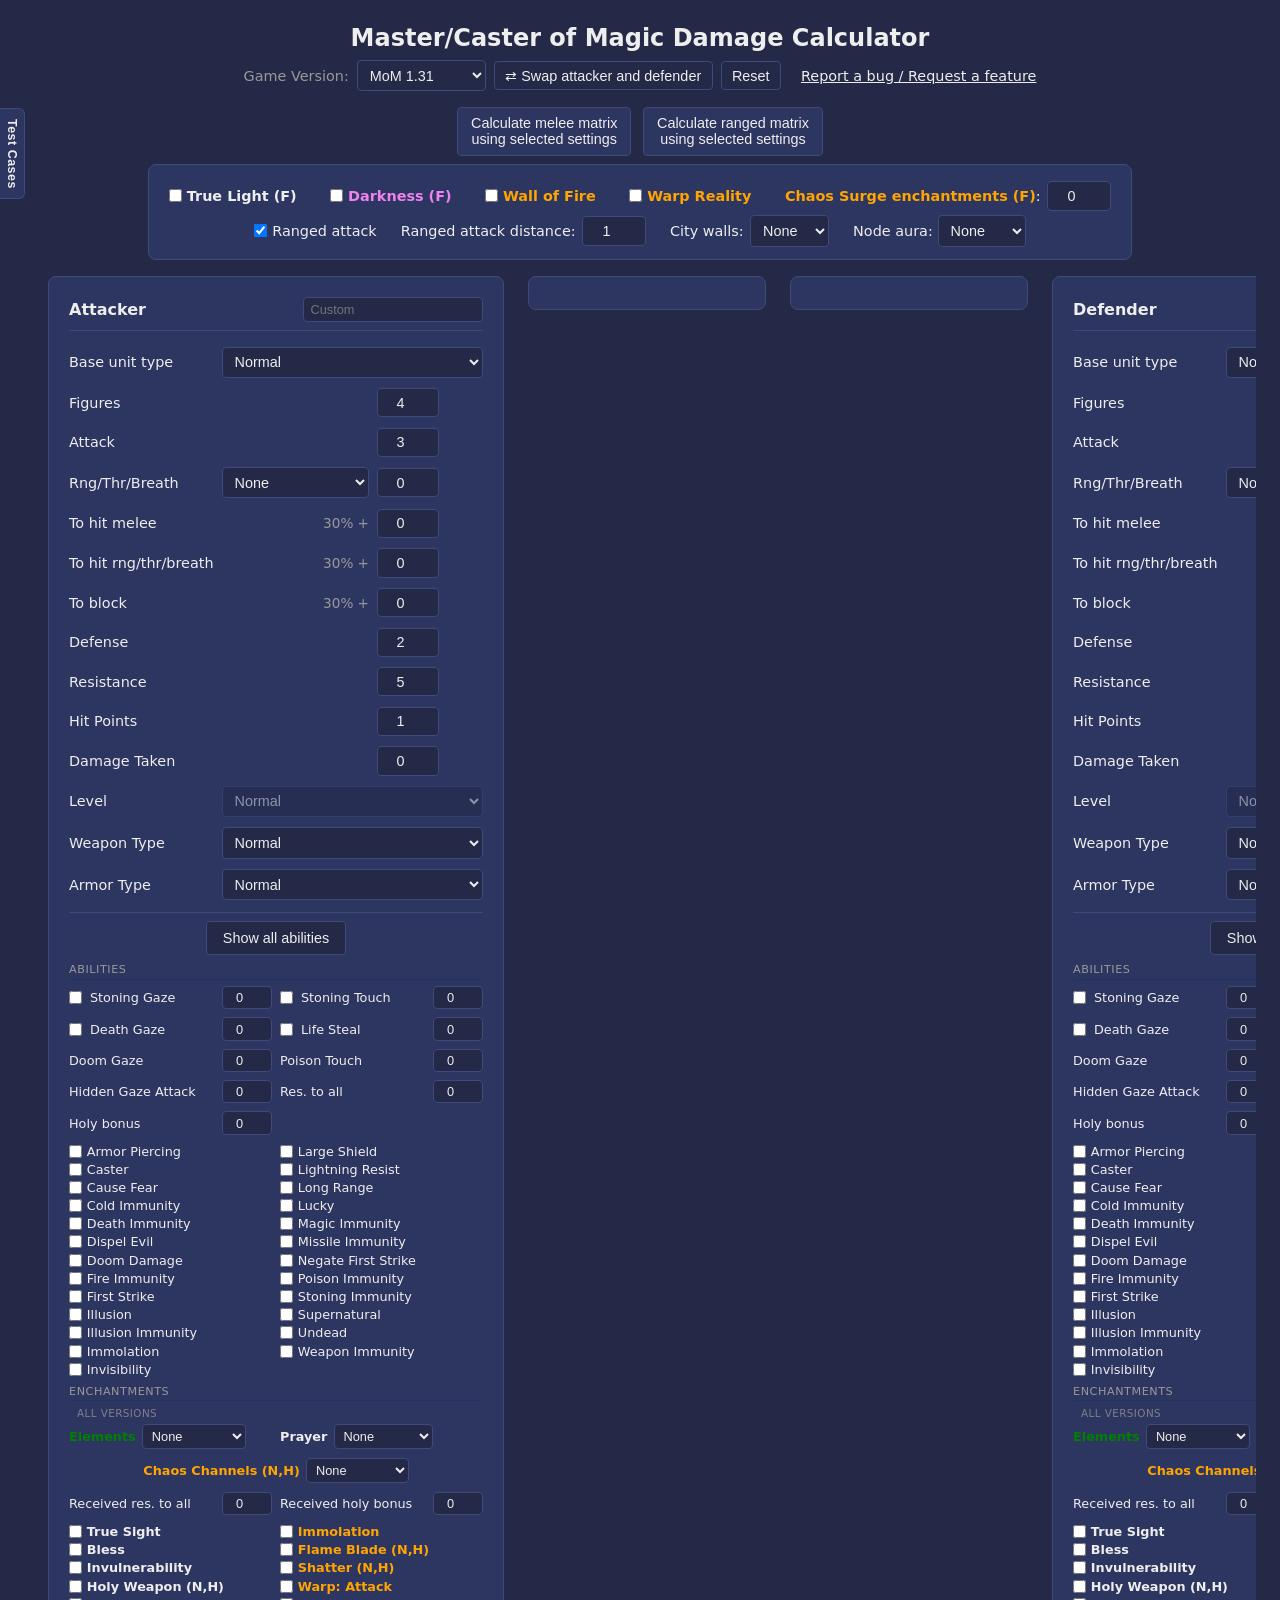
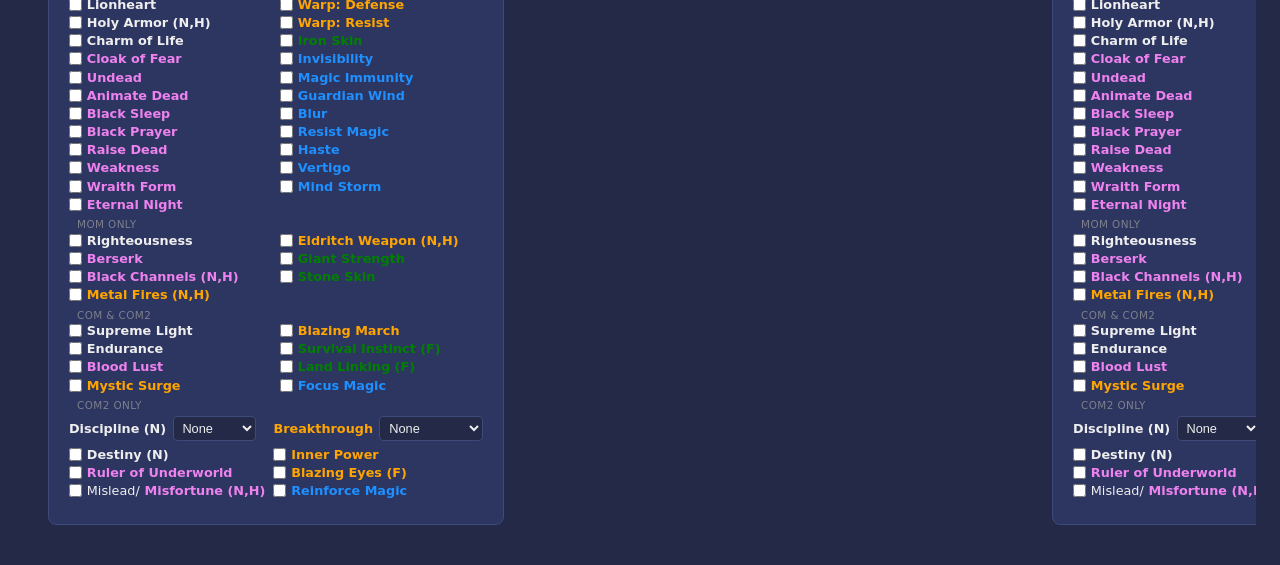
==== commit 6148f4de: "- Tweaked appearance of melee matrix - Added unit filtering to melee matrix - Added ranged matrix, s" ====
--- a/index.html
+++ b/index.html
@@ -35,6 +35,7 @@
 <div class="main-content">
 <div class="matrix-actions">
   <button id="meleeMatrixBtn" class="matrix-btn" type="button" title="Open melee matrix calculator">Calculate melee matrix<br>using selected settings</button>
+  <button id="rangedMatrixBtn" class="matrix-btn" type="button" title="Open ranged matrix calculator">Calculate ranged matrix<br>using selected settings</button>
 </div>
 <div class="combat-enchantments">
   <div class="enchant-row">
@@ -313,14 +314,6 @@
         <button id="matrixExportCsv" class="matrix-export-btn" type="button">Export csv to clipboard</button>
       </div>
       <div class="matrix-modal-options" aria-label="Melee matrix display options">
-        <label class="check-label" for="matrixShowAllDefenders">
-          <input type="checkbox" id="matrixShowAllDefenders" checked>
-          Show all defenders
-        </label>
-        <label class="check-label" for="matrixShowAllAttackers">
-          <input type="checkbox" id="matrixShowAllAttackers" checked>
-          Show all attackers
-        </label>
         <label class="check-label" for="matrixSortDefenders">
           <input type="checkbox" id="matrixSortDefenders" checked>
           Sort defenders
@@ -346,6 +339,17 @@
           <h3>Global settings</h3>
           <ul id="matrixGlobalOptions" class="matrix-enchantment-list"></ul>
         </section>
+        <button id="matrixSwapSides" class="matrix-swap-btn" type="button">Swap attacker/defender</button>
+        <section class="matrix-name-filter-box" aria-label="Melee matrix name filters">
+          <label for="matrixAttackerNameFilter">Attacker name matches</label>
+          <textarea id="matrixAttackerNameFilter" rows="4" spellcheck="false"></textarea>
+          <label for="matrixDefenderNameFilter">Defender name matches</label>
+          <textarea id="matrixDefenderNameFilter" rows="4" spellcheck="false"></textarea>
+          <div class="matrix-filter-actions">
+            <div class="matrix-filter-help">(e.g., &quot;Life&quot;, &quot;Halberdiers&quot;, &quot;Klackon&quot;)</div>
+            <button id="matrixApplyNameFilters" class="matrix-apply-filter-btn" type="button">Apply</button>
+          </div>
+        </section>
       </div>
       <div id="meleeMatrixTableWrap" class="matrix-table-wrap"></div>
     </div>
--- a/Calculator/style.css
+++ b/Calculator/style.css
@@ -404,6 +404,7 @@
 .matrix-actions {
   display: flex;
   justify-content: center;
+  gap: 0.75rem;
   margin: 0.75rem auto 0.5rem;
   max-width: var(--two-panel-width);
 }
@@ -595,6 +596,28 @@
   min-height: 0;
   overflow: auto;
   overscroll-behavior: contain;
+  scrollbar-color: #7f8fd9 rgba(255,255,255,0.12);
+  scrollbar-width: thin;
+}
+.matrix-enchantment-summary::-webkit-scrollbar,
+.matrix-table-wrap::-webkit-scrollbar {
+  width: 12px;
+  height: 12px;
+}
+.matrix-enchantment-summary::-webkit-scrollbar-track,
+.matrix-table-wrap::-webkit-scrollbar-track {
+  background: rgba(255,255,255,0.12);
+  border-radius: 6px;
+}
+.matrix-enchantment-summary::-webkit-scrollbar-thumb,
+.matrix-table-wrap::-webkit-scrollbar-thumb {
+  background: #7f8fd9;
+  border: 2px solid var(--bg);
+  border-radius: 6px;
+}
+.matrix-enchantment-summary::-webkit-scrollbar-thumb:hover,
+.matrix-table-wrap::-webkit-scrollbar-thumb:hover {
+  background: #9aa8f0;
 }
 .matrix-enchantment-box {
   width: max-content;
@@ -607,6 +630,22 @@
 .matrix-enchantment-box h3 {
   margin: 0 0 0.65rem;
   font-size: 0.95rem;
+}
+.matrix-swap-btn {
+  align-self: center;
+  padding: 0.35rem 0.55rem;
+  border: 1px solid var(--border);
+  border-radius: 4px;
+  background: var(--panel);
+  color: var(--text);
+  font-size: 0.8rem;
+  line-height: 1.2;
+  cursor: pointer;
+}
+.matrix-swap-btn:hover,
+.matrix-swap-btn:focus-visible {
+  border-color: var(--accent);
+  color: var(--accent);
 }
 .matrix-enchantment-list {
   display: flex;
@@ -622,6 +661,65 @@
 }
 .matrix-enchantment-list .empty {
   color: var(--muted);
+}
+.matrix-name-filter-box {
+  display: flex;
+  width: min(100%, 20rem);
+  flex-direction: column;
+  gap: 0.45rem;
+  border: 1px solid var(--border);
+  border-radius: 8px;
+  background: var(--bg);
+  padding: 0.85rem 1rem;
+}
+.matrix-name-filter-box label {
+  font-size: 0.85rem;
+  font-weight: 600;
+  color: var(--text);
+}
+.matrix-filter-actions {
+  display: flex;
+  align-items: center;
+  justify-content: space-between;
+  gap: 0.75rem;
+}
+.matrix-filter-help {
+  min-width: 0;
+  color: var(--muted);
+  font-size: 0.78rem;
+  line-height: 1.25;
+}
+.matrix-name-filter-box textarea {
+  width: 100%;
+  min-height: 4.8rem;
+  resize: vertical;
+  border: 1px solid var(--border);
+  border-radius: 4px;
+  background: var(--panel);
+  color: var(--text);
+  font: inherit;
+  font-size: 0.9rem;
+  line-height: 1.35;
+  padding: 0.45rem 0.55rem;
+}
+.matrix-name-filter-box textarea:focus {
+  outline: 2px solid rgba(42, 117, 255, 0.25);
+  border-color: var(--accent);
+}
+.matrix-apply-filter-btn {
+  flex: 0 0 auto;
+  padding: 0.4rem 0.8rem;
+  border: 1px solid var(--border);
+  border-radius: 4px;
+  background: var(--panel);
+  color: var(--text);
+  font-size: 0.9rem;
+  cursor: pointer;
+}
+.matrix-apply-filter-btn:hover,
+.matrix-apply-filter-btn:focus-visible {
+  border-color: var(--accent);
+  color: var(--accent);
 }
 .matrix-table-wrap {
   flex: 1;
@@ -629,6 +727,8 @@
   min-height: 0;
   overflow: auto;
   overscroll-behavior: contain;
+  scrollbar-color: #7f8fd9 rgba(255,255,255,0.12);
+  scrollbar-width: thin;
 }
 .matrix-table {
   width: max-content;
@@ -708,6 +808,7 @@
   z-index: 2;
   text-align: left;
   min-width: 10rem;
+  white-space: nowrap;
 }
 .matrix-table td {
   min-width: 2.5rem;
